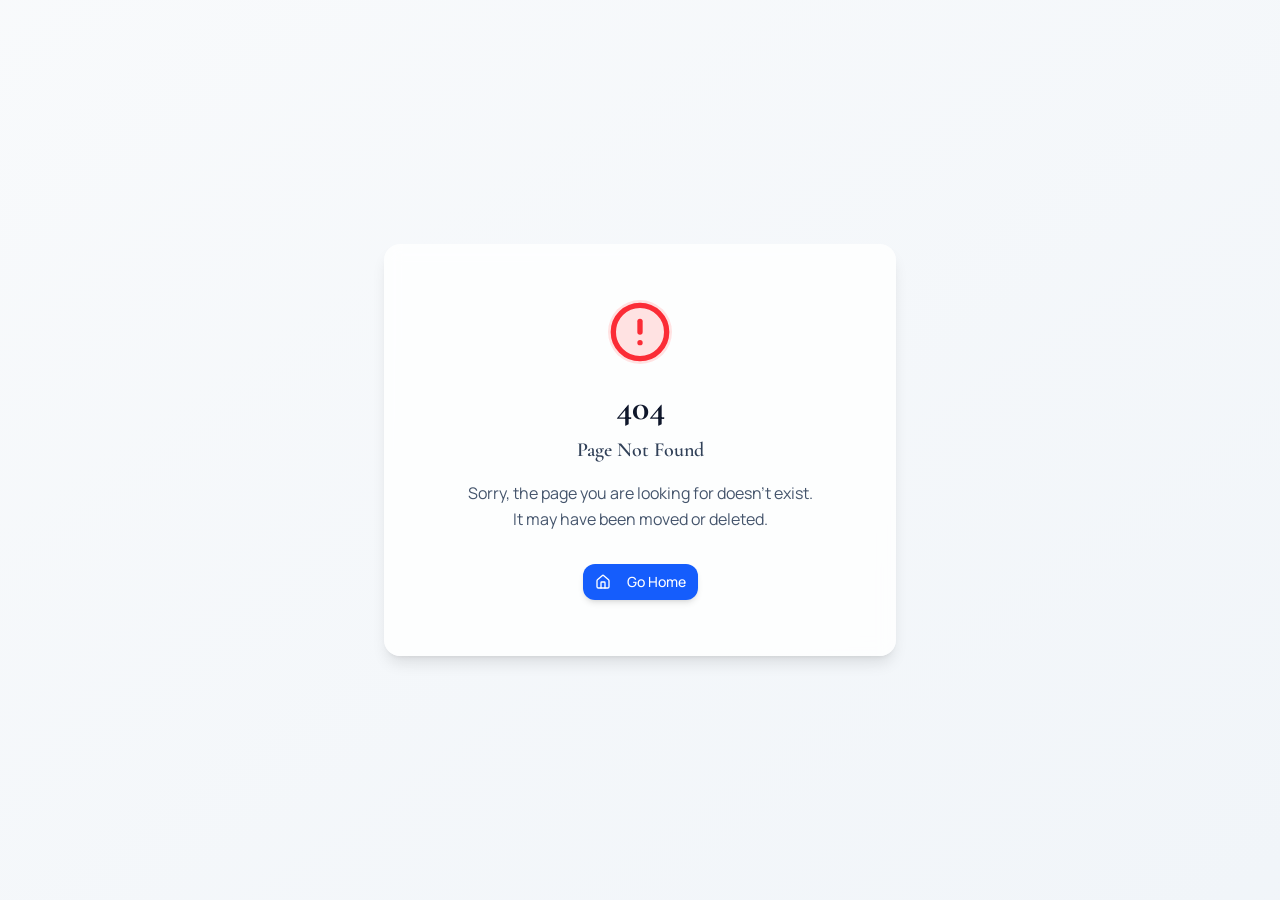
==== index.html @ 7e86863f "Add files via upload" ====
<!doctype html>
<html lang="en">

  <head>
    <meta charset="UTF-8" />
    <meta
      name="viewport"
      content="width=device-width, initial-scale=1.0, maximum-scale=1" />
    <title>Arni Santiago | Mobile-First Email Designer for E-commerce Brands</title>
    <meta name="description" content="Clean, branded, mobile-first email designs for e-commerce brands. Portfolio by Arni Santiago, focused on product launches, promos, newsletters, and customer education campaigns." />
    <meta property="og:title" content="Arni Santiago — Email Designer for E-commerce Brands" />
    <meta property="og:description" content="Mobile-first email design portfolio for e-commerce campaigns, product promos, and branded customer emails." />
    <meta property="og:type" content="website" />
    <link rel="preconnect" href="https://fonts.googleapis.com" />
    <link rel="preconnect" href="https://fonts.gstatic.com" crossorigin />
    <link href="https://fonts.googleapis.com/css2?family=Cormorant+Garamond:ital,wght@0,400;0,500;0,600;0,700;1,400;1,500&family=Manrope:wght@300;400;500;600;700;800&display=swap" rel="stylesheet" />
    <script type="module" crossorigin src="assets/index-CN11aZuE.js"></script>
    <link rel="stylesheet" crossorigin href="assets/index-BnJmk9Ip.css">
  <link rel="canonical" href="https://arnidesign-kmipondm.manus.space/" /></head>

  <body>
    <script id="manus-runtime">window.__MANUS_HOST_DEV__ = false;
(function(){"use strict";var Mr={exports:{}},Kn={};/**
 * @license React
 * react-jsx-runtime.production.js
 *
 * Copyright (c) Meta Platforms, Inc. and affiliates.
 *
 * This source code is licensed under the MIT license found in the
 * LICENSE file in the root directory of this source tree.
 */var $c;function um(){if($c)return Kn;$c=1;var r=Symbol.for("react.transitional.element"),i=Symbol.for("react.fragment");function c(s,d,m){var x=null;if(m!==void 0&&(x=""+m),d.key!==void 0&&(x=""+d.key),"key"in d){m={};for(var R in d)R!=="key"&&(m[R]=d[R])}else m=d;return d=m.ref,{$$typeof:r,type:s,key:x,ref:d!==void 0?d:null,props:m}}return Kn.Fragment=i,Kn.jsx=c,Kn.jsxs=c,Kn}var Fc;function dm(){return Fc||(Fc=1,Mr.exports=um()),Mr.exports}var h=dm(),Ar={exports:{}},Pn={},Rr={exports:{}},Nr={};/**
 * @license React
 * scheduler.production.js
 *
 * Copyright (c) Meta Platforms, Inc. and affiliates.
 *
 * This source code is licensed under the MIT license found in the
 * LICENSE file in the root directory of this source tree.
 */var Ic;function fm(){return Ic||(Ic=1,function(r){function i(A,q){var B=A.length;A.push(q);t:for(;0<B;){var bt=B-1>>>1,p=A[bt];if(0<d(p,q))A[bt]=q,A[B]=p,B=bt;else break t}}function c(A){return A.length===0?null:A[0]}function s(A){if(A.length===0)return null;var q=A[0],B=A.pop();if(B!==q){A[0]=B;t:for(var bt=0,p=A.length,O=p>>>1;bt<O;){var X=2*(bt+1)-1,G=A[X],Z=X+1,st=A[Z];if(0>d(G,B))Z<p&&0>d(st,G)?(A[bt]=st,A[Z]=B,bt=Z):(A[bt]=G,A[X]=B,bt=X);else if(Z<p&&0>d(st,B))A[bt]=st,A[Z]=B,bt=Z;else break t}}return q}function d(A,q){var B=A.sortIndex-q.sortIndex;return B!==0?B:A.id-q.id}if(r.unstable_now=void 0,typeof performance=="object"&&typeof performance.now=="function"){var m=performance;r.unstable_now=function(){return m.now()}}else{var x=Date,R=x.now();r.unstable_now=function(){return x.now()-R}}var C=[],v=[],D=1,j=null,J=3,at=!1,$=!1,nt=!1,ct=!1,ht=typeof setTimeout=="function"?setTimeout:null,St=typeof clearTimeout=="function"?clearTimeout:null,_=typeof setImmediate<"u"?setImmediate:null;function Y(A){for(var q=c(v);q!==null;){if(q.callback===null)s(v);else if(q.startTime<=A)s(v),q.sortIndex=q.expirationTime,i(C,q);else break;q=c(v)}}function H(A){if(nt=!1,Y(A),!$)if(c(C)!==null)$=!0,it||(it=!0,Bt());else{var q=c(v);q!==null&&Mt(H,q.startTime-A)}}var it=!1,rt=-1,V=5,xt=-1;function Be(){return ct?!0:!(r.unstable_now()-xt<V)}function te(){if(ct=!1,it){var A=r.unstable_now();xt=A;var q=!0;try{t:{$=!1,nt&&(nt=!1,St(rt),rt=-1),at=!0;var B=J;try{e:{for(Y(A),j=c(C);j!==null&&!(j.expirationTime>A&&Be());){var bt=j.callback;if(typeof bt=="function"){j.callback=null,J=j.priorityLevel;var p=bt(j.expirationTime<=A);if(A=r.unstable_now(),typeof p=="function"){j.callback=p,Y(A),q=!0;break e}j===c(C)&&s(C),Y(A)}else s(C);j=c(C)}if(j!==null)q=!0;else{var O=c(v);O!==null&&Mt(H,O.startTime-A),q=!1}}break t}finally{j=null,J=B,at=!1}q=void 0}}finally{q?Bt():it=!1}}}var Bt;if(typeof _=="function")Bt=function(){_(te)};else if(typeof MessageChannel<"u"){var me=new MessageChannel,Se=me.port2;me.port1.onmessage=te,Bt=function(){Se.postMessage(null)}}else Bt=function(){ht(te,0)};function Mt(A,q){rt=ht(function(){A(r.unstable_now())},q)}r.unstable_IdlePriority=5,r.unstable_ImmediatePriority=1,r.unstable_LowPriority=4,r.unstable_NormalPriority=3,r.unstable_Profiling=null,r.unstable_UserBlockingPriority=2,r.unstable_cancelCallback=function(A){A.callback=null},r.unstable_forceFrameRate=function(A){0>A||125<A?console.error("forceFrameRate takes a positive int between 0 and 125, forcing frame rates higher than 125 fps is not supported"):V=0<A?Math.floor(1e3/A):5},r.unstable_getCurrentPriorityLevel=function(){return J},r.unstable_next=function(A){switch(J){case 1:case 2:case 3:var q=3;break;default:q=J}var B=J;J=q;try{return A()}finally{J=B}},r.unstable_requestPaint=function(){ct=!0},r.unstable_runWithPriority=function(A,q){switch(A){case 1:case 2:case 3:case 4:case 5:break;default:A=3}var B=J;J=A;try{return q()}finally{J=B}},r.unstable_scheduleCallback=function(A,q,B){var bt=r.unstable_now();switch(typeof B=="object"&&B!==null?(B=B.delay,B=typeof B=="number"&&0<B?bt+B:bt):B=bt,A){case 1:var p=-1;break;case 2:p=250;break;case 5:p=1073741823;break;case 4:p=1e4;break;default:p=5e3}return p=B+p,A={id:D++,callback:q,priorityLevel:A,startTime:B,expirationTime:p,sortIndex:-1},B>bt?(A.sortIndex=B,i(v,A),c(C)===null&&A===c(v)&&(nt?(St(rt),rt=-1):nt=!0,Mt(H,B-bt))):(A.sortIndex=p,i(C,A),$||at||($=!0,it||(it=!0,Bt()))),A},r.unstable_shouldYield=Be,r.unstable_wrapCallback=function(A){var q=J;return function(){var B=J;J=q;try{return A.apply(this,arguments)}finally{J=B}}}}(Nr)),Nr}var tu;function hm(){return tu||(tu=1,Rr.exports=fm()),Rr.exports}var zr={exports:{}},ut={};/**
 * @license React
 * react.production.js
 *
 * Copyright (c) Meta Platforms, Inc. and affiliates.
 *
 * This source code is licensed under the MIT license found in the
 * LICENSE file in the root directory of this source tree.
 */var eu;function mm(){if(eu)return ut;eu=1;var r=Symbol.for("react.transitional.element"),i=Symbol.for("react.portal"),c=Symbol.for("react.fragment"),s=Symbol.for("react.strict_mode"),d=Symbol.for("react.profiler"),m=Symbol.for("react.consumer"),x=Symbol.for("react.context"),R=Symbol.for("react.forward_ref"),C=Symbol.for("react.suspense"),v=Symbol.for("react.memo"),D=Symbol.for("react.lazy"),j=Symbol.iterator;function J(p){return p===null||typeof p!="object"?null:(p=j&&p[j]||p["@@iterator"],typeof p=="function"?p:null)}var at={isMounted:function(){return!1},enqueueForceUpdate:function(){},enqueueReplaceState:function(){},enqueueSetState:function(){}},$=Object.assign,nt={};function ct(p,O,X){this.props=p,this.context=O,this.refs=nt,this.updater=X||at}ct.prototype.isReactComponent={},ct.prototype.setState=function(p,O){if(typeof p!="object"&&typeof p!="function"&&p!=null)throw Error("takes an object of state variables to update or a function which returns an object of state variables.");this.updater.enqueueSetState(this,p,O,"setState")},ct.prototype.forceUpdate=function(p){this.updater.enqueueForceUpdate(this,p,"forceUpdate")};function ht(){}ht.prototype=ct.prototype;function St(p,O,X){this.props=p,this.context=O,this.refs=nt,this.updater=X||at}var _=St.prototype=new ht;_.constructor=St,$(_,ct.prototype),_.isPureReactComponent=!0;var Y=Array.isArray,H={H:null,A:null,T:null,S:null,V:null},it=Object.prototype.hasOwnProperty;function rt(p,O,X,G,Z,st){return X=st.ref,{$$typeof:r,type:p,key:O,ref:X!==void 0?X:null,props:st}}function V(p,O){return rt(p.type,O,void 0,void 0,void 0,p.props)}function xt(p){return typeof p=="object"&&p!==null&&p.$$typeof===r}function Be(p){var O={"=":"=0",":":"=2"};return"$"+p.replace(/[=:]/g,function(X){return O[X]})}var te=/\/+/g;function Bt(p,O){return typeof p=="object"&&p!==null&&p.key!=null?Be(""+p.key):O.toString(36)}function me(){}function Se(p){switch(p.status){case"fulfilled":return p.value;case"rejected":throw p.reason;default:switch(typeof p.status=="string"?p.then(me,me):(p.status="pending",p.then(function(O){p.status==="pending"&&(p.status="fulfilled",p.value=O)},function(O){p.status==="pending"&&(p.status="rejected",p.reason=O)})),p.status){case"fulfilled":return p.value;case"rejected":throw p.reason}}throw p}function Mt(p,O,X,G,Z){var st=typeof p;(st==="undefined"||st==="boolean")&&(p=null);var I=!1;if(p===null)I=!0;else switch(st){case"bigint":case"string":case"number":I=!0;break;case"object":switch(p.$$typeof){case r:case i:I=!0;break;case D:return I=p._init,Mt(I(p._payload),O,X,G,Z)}}if(I)return Z=Z(p),I=G===""?"."+Bt(p,0):G,Y(Z)?(X="",I!=null&&(X=I.replace(te,"$&/")+"/"),Mt(Z,O,X,"",function(Jt){return Jt})):Z!=null&&(xt(Z)&&(Z=V(Z,X+(Z.key==null||p&&p.key===Z.key?"":(""+Z.key).replace(te,"$&/")+"/")+I)),O.push(Z)),1;I=0;var gt=G===""?".":G+":";if(Y(p))for(var Tt=0;Tt<p.length;Tt++)G=p[Tt],st=gt+Bt(G,Tt),I+=Mt(G,O,X,st,Z);else if(Tt=J(p),typeof Tt=="function")for(p=Tt.call(p),Tt=0;!(G=p.next()).done;)G=G.value,st=gt+Bt(G,Tt++),I+=Mt(G,O,X,st,Z);else if(st==="object"){if(typeof p.then=="function")return Mt(Se(p),O,X,G,Z);throw O=String(p),Error("Objects are not valid as a React child (found: "+(O==="[object Object]"?"object with keys {"+Object.keys(p).join(", ")+"}":O)+"). If you meant to render a collection of children, use an array instead.")}return I}function A(p,O,X){if(p==null)return p;var G=[],Z=0;return Mt(p,G,"","",function(st){return O.call(X,st,Z++)}),G}function q(p){if(p._status===-1){var O=p._result;O=O(),O.then(function(X){(p._status===0||p._status===-1)&&(p._status=1,p._result=X)},function(X){(p._status===0||p._status===-1)&&(p._status=2,p._result=X)}),p._status===-1&&(p._status=0,p._result=O)}if(p._status===1)return p._result.default;throw p._result}var B=typeof reportError=="function"?reportError:function(p){if(typeof window=="object"&&typeof window.ErrorEvent=="function"){var O=new window.ErrorEvent("error",{bubbles:!0,cancelable:!0,message:typeof p=="object"&&p!==null&&typeof p.message=="string"?String(p.message):String(p),error:p});if(!window.dispatchEvent(O))return}else if(typeof process=="object"&&typeof process.emit=="function"){process.emit("uncaughtException",p);return}console.error(p)};function bt(){}return ut.Children={map:A,forEach:function(p,O,X){A(p,function(){O.apply(this,arguments)},X)},count:function(p){var O=0;return A(p,function(){O++}),O},toArray:function(p){return A(p,function(O){return O})||[]},only:function(p){if(!xt(p))throw Error("React.Children.only expected to receive a single React element child.");return p}},ut.Component=ct,ut.Fragment=c,ut.Profiler=d,ut.PureComponent=St,ut.StrictMode=s,ut.Suspense=C,ut.__CLIENT_INTERNALS_DO_NOT_USE_OR_WARN_USERS_THEY_CANNOT_UPGRADE=H,ut.__COMPILER_RUNTIME={__proto__:null,c:function(p){return H.H.useMemoCache(p)}},ut.cache=function(p){return function(){return p.apply(null,arguments)}},ut.cloneElement=function(p,O,X){if(p==null)throw Error("The argument must be a React element, but you passed "+p+".");var G=$({},p.props),Z=p.key,st=void 0;if(O!=null)for(I in O.ref!==void 0&&(st=void 0),O.key!==void 0&&(Z=""+O.key),O)!it.call(O,I)||I==="key"||I==="__self"||I==="__source"||I==="ref"&&O.ref===void 0||(G[I]=O[I]);var I=arguments.length-2;if(I===1)G.children=X;else if(1<I){for(var gt=Array(I),Tt=0;Tt<I;Tt++)gt[Tt]=arguments[Tt+2];G.children=gt}return rt(p.type,Z,void 0,void 0,st,G)},ut.createContext=function(p){return p={$$typeof:x,_currentValue:p,_currentValue2:p,_threadCount:0,Provider:null,Consumer:null},p.Provider=p,p.Consumer={$$typeof:m,_context:p},p},ut.createElement=function(p,O,X){var G,Z={},st=null;if(O!=null)for(G in O.key!==void 0&&(st=""+O.key),O)it.call(O,G)&&G!=="key"&&G!=="__self"&&G!=="__source"&&(Z[G]=O[G]);var I=arguments.length-2;if(I===1)Z.children=X;else if(1<I){for(var gt=Array(I),Tt=0;Tt<I;Tt++)gt[Tt]=arguments[Tt+2];Z.children=gt}if(p&&p.defaultProps)for(G in I=p.defaultProps,I)Z[G]===void 0&&(Z[G]=I[G]);return rt(p,st,void 0,void 0,null,Z)},ut.createRef=function(){return{current:null}},ut.forwardRef=function(p){return{$$typeof:R,render:p}},ut.isValidElement=xt,ut.lazy=function(p){return{$$typeof:D,_payload:{_status:-1,_result:p},_init:q}},ut.memo=function(p,O){return{$$typeof:v,type:p,compare:O===void 0?null:O}},ut.startTransition=function(p){var O=H.T,X={};H.T=X;try{var G=p(),Z=H.S;Z!==null&&Z(X,G),typeof G=="object"&&G!==null&&typeof G.then=="function"&&G.then(bt,B)}catch(st){B(st)}finally{H.T=O}},ut.unstable_useCacheRefresh=function(){return H.H.useCacheRefresh()},ut.use=function(p){return H.H.use(p)},ut.useActionState=function(p,O,X){return H.H.useActionState(p,O,X)},ut.useCallback=function(p,O){return H.H.useCallback(p,O)},ut.useContext=function(p){return H.H.useContext(p)},ut.useDebugValue=function(){},ut.useDeferredValue=function(p,O){return H.H.useDeferredValue(p,O)},ut.useEffect=function(p,O,X){var G=H.H;if(typeof X=="function")throw Error("useEffect CRUD overload is not enabled in this build of React.");return G.useEffect(p,O)},ut.useId=function(){return H.H.useId()},ut.useImperativeHandle=function(p,O,X){return H.H.useImperativeHandle(p,O,X)},ut.useInsertionEffect=function(p,O){return H.H.useInsertionEffect(p,O)},ut.useLayoutEffect=function(p,O){return H.H.useLayoutEffect(p,O)},ut.useMemo=function(p,O){return H.H.useMemo(p,O)},ut.useOptimistic=function(p,O){return H.H.useOptimistic(p,O)},ut.useReducer=function(p,O,X){return H.H.useReducer(p,O,X)},ut.useRef=function(p){return H.H.useRef(p)},ut.useState=function(p){return H.H.useState(p)},ut.useSyncExternalStore=function(p,O,X){return H.H.useSyncExternalStore(p,O,X)},ut.useTransition=function(){return H.H.useTransition()},ut.version="19.1.1",ut}var lu;function _r(){return lu||(lu=1,zr.exports=mm()),zr.exports}var kr={exports:{}},he={};/**
 * @license React
 * react-dom.production.js
 *
 * Copyright (c) Meta Platforms, Inc. and affiliates.
 *
 * This source code is licensed under the MIT license found in the
 * LICENSE file in the root directory of this source tree.
 */var au;function gm(){if(au)return he;au=1;var r=_r();function i(C){var v="https://react.dev/errors/"+C;if(1<arguments.length){v+="?args[]="+encodeURIComponent(arguments[1]);for(var D=2;D<arguments.length;D++)v+="&args[]="+encodeURIComponent(arguments[D])}return"Minified React error #"+C+"; visit "+v+" for the full message or use the non-minified dev environment for full errors and additional helpful warnings."}function c(){}var s={d:{f:c,r:function(){throw Error(i(522))},D:c,C:c,L:c,m:c,X:c,S:c,M:c},p:0,findDOMNode:null},d=Symbol.for("react.portal");function m(C,v,D){var j=3<arguments.length&&arguments[3]!==void 0?arguments[3]:null;return{$$typeof:d,key:j==null?null:""+j,children:C,containerInfo:v,implementation:D}}var x=r.__CLIENT_INTERNALS_DO_NOT_USE_OR_WARN_USERS_THEY_CANNOT_UPGRADE;function R(C,v){if(C==="font")return"";if(typeof v=="string")return v==="use-credentials"?v:""}return he.__DOM_INTERNALS_DO_NOT_USE_OR_WARN_USERS_THEY_CANNOT_UPGRADE=s,he.createPortal=function(C,v){var D=2<arguments.length&&arguments[2]!==void 0?arguments[2]:null;if(!v||v.nodeType!==1&&v.nodeType!==9&&v.nodeType!==11)throw Error(i(299));return m(C,v,null,D)},he.flushSync=function(C){var v=x.T,D=s.p;try{if(x.T=null,s.p=2,C)return C()}finally{x.T=v,s.p=D,s.d.f()}},he.preconnect=function(C,v){typeof C=="string"&&(v?(v=v.crossOrigin,v=typeof v=="string"?v==="use-credentials"?v:"":void 0):v=null,s.d.C(C,v))},he.prefetchDNS=function(C){typeof C=="string"&&s.d.D(C)},he.preinit=function(C,v){if(typeof C=="string"&&v&&typeof v.as=="string"){var D=v.as,j=R(D,v.crossOrigin),J=typeof v.integrity=="string"?v.integrity:void 0,at=typeof v.fetchPriority=="string"?v.fetchPriority:void 0;D==="style"?s.d.S(C,typeof v.precedence=="string"?v.precedence:void 0,{crossOrigin:j,integrity:J,fetchPriority:at}):D==="script"&&s.d.X(C,{crossOrigin:j,integrity:J,fetchPriority:at,nonce:typeof v.nonce=="string"?v.nonce:void 0})}},he.preinitModule=function(C,v){if(typeof C=="string")if(typeof v=="object"&&v!==null){if(v.as==null||v.as==="script"){var D=R(v.as,v.crossOrigin);s.d.M(C,{crossOrigin:D,integrity:typeof v.integrity=="string"?v.integrity:void 0,nonce:typeof v.nonce=="string"?v.nonce:void 0})}}else v==null&&s.d.M(C)},he.preload=function(C,v){if(typeof C=="string"&&typeof v=="object"&&v!==null&&typeof v.as=="string"){var D=v.as,j=R(D,v.crossOrigin);s.d.L(C,D,{crossOrigin:j,integrity:typeof v.integrity=="string"?v.integrity:void 0,nonce:typeof v.nonce=="string"?v.nonce:void 0,type:typeof v.type=="string"?v.type:void 0,fetchPriority:typeof v.fetchPriority=="string"?v.fetchPriority:void 0,referrerPolicy:typeof v.referrerPolicy=="string"?v.referrerPolicy:void 0,imageSrcSet:typeof v.imageSrcSet=="string"?v.imageSrcSet:void 0,imageSizes:typeof v.imageSizes=="string"?v.imageSizes:void 0,media:typeof v.media=="string"?v.media:void 0})}},he.preloadModule=function(C,v){if(typeof C=="string")if(v){var D=R(v.as,v.crossOrigin);s.d.m(C,{as:typeof v.as=="string"&&v.as!=="script"?v.as:void 0,crossOrigin:D,integrity:typeof v.integrity=="string"?v.integrity:void 0})}else s.d.m(C)},he.requestFormReset=function(C){s.d.r(C)},he.unstable_batchedUpdates=function(C,v){return C(v)},he.useFormState=function(C,v,D){return x.H.useFormState(C,v,D)},he.useFormStatus=function(){return x.H.useHostTransitionStatus()},he.version="19.1.1",he}var nu;function pm(){if(nu)return kr.exports;nu=1;function r(){if(!(typeof __REACT_DEVTOOLS_GLOBAL_HOOK__>"u"||typeof __REACT_DEVTOOLS_GLOBAL_HOOK__.checkDCE!="function"))try{__REACT_DEVTOOLS_GLOBAL_HOOK__.checkDCE(r)}catch(i){console.error(i)}}return r(),kr.exports=gm(),kr.exports}/**
 * @license React
 * react-dom-client.production.js
 *
 * Copyright (c) Meta Platforms, Inc. and affiliates.
 *
 * This source code is licensed under the MIT license found in the
 * LICENSE file in the root directory of this source tree.
 */var ou;function ym(){if(ou)return Pn;ou=1;var r=hm(),i=_r(),c=pm();function s(t){var e="https://react.dev/errors/"+t;if(1<arguments.length){e+="?args[]="+encodeURIComponent(arguments[1]);for(var l=2;l<arguments.length;l++)e+="&args[]="+encodeURIComponent(arguments[l])}return"Minified React error #"+t+"; visit "+e+" for the full message or use the non-minified dev environment for full errors and additional helpful warnings."}function d(t){return!(!t||t.nodeType!==1&&t.nodeType!==9&&t.nodeType!==11)}function m(t){var e=t,l=t;if(t.alternate)for(;e.return;)e=e.return;else{t=e;do e=t,(e.flags&4098)!==0&&(l=e.return),t=e.return;while(t)}return e.tag===3?l:null}function x(t){if(t.tag===13){var e=t.memoizedState;if(e===null&&(t=t.alternate,t!==null&&(e=t.memoizedState)),e!==null)return e.dehydrated}return null}function R(t){if(m(t)!==t)throw Error(s(188))}function C(t){var e=t.alternate;if(!e){if(e=m(t),e===null)throw Error(s(188));return e!==t?null:t}for(var l=t,a=e;;){var n=l.return;if(n===null)break;var o=n.alternate;if(o===null){if(a=n.return,a!==null){l=a;continue}break}if(n.child===o.child){for(o=n.child;o;){if(o===l)return R(n),t;if(o===a)return R(n),e;o=o.sibling}throw Error(s(188))}if(l.return!==a.return)l=n,a=o;else{for(var u=!1,f=n.child;f;){if(f===l){u=!0,l=n,a=o;break}if(f===a){u=!0,a=n,l=o;break}f=f.sibling}if(!u){for(f=o.child;f;){if(f===l){u=!0,l=o,a=n;break}if(f===a){u=!0,a=o,l=n;break}f=f.sibling}if(!u)throw Error(s(189))}}if(l.alternate!==a)throw Error(s(190))}if(l.tag!==3)throw Error(s(188));return l.stateNode.current===l?t:e}function v(t){var e=t.tag;if(e===5||e===26||e===27||e===6)return t;for(t=t.child;t!==null;){if(e=v(t),e!==null)return e;t=t.sibling}return null}var D=Object.assign,j=Symbol.for("react.element"),J=Symbol.for("react.transitional.element"),at=Symbol.for("react.portal"),$=Symbol.for("react.fragment"),nt=Symbol.for("react.strict_mode"),ct=Symbol.for("react.profiler"),ht=Symbol.for("react.provider"),St=Symbol.for("react.consumer"),_=Symbol.for("react.context"),Y=Symbol.for("react.forward_ref"),H=Symbol.for("react.suspense"),it=Symbol.for("react.suspense_list"),rt=Symbol.for("react.memo"),V=Symbol.for("react.lazy"),xt=Symbol.for("react.activity"),Be=Symbol.for("react.memo_cache_sentinel"),te=Symbol.iterator;function Bt(t){return t===null||typeof t!="object"?null:(t=te&&t[te]||t["@@iterator"],typeof t=="function"?t:null)}var me=Symbol.for("react.client.reference");function Se(t){if(t==null)return null;if(typeof t=="function")return t.$$typeof===me?null:t.displayName||t.name||null;if(typeof t=="string")return t;switch(t){case $:return"Fragment";case ct:return"Profiler";case nt:return"StrictMode";case H:return"Suspense";case it:return"SuspenseList";case xt:return"Activity"}if(typeof t=="object")switch(t.$$typeof){case at:return"Portal";case _:return(t.displayName||"Context")+".Provider";case St:return(t._context.displayName||"Context")+".Consumer";case Y:var e=t.render;return t=t.displayName,t||(t=e.displayName||e.name||"",t=t!==""?"ForwardRef("+t+")":"ForwardRef"),t;case rt:return e=t.displayName||null,e!==null?e:Se(t.type)||"Memo";case V:e=t._payload,t=t._init;try{return Se(t(e))}catch{}}return null}var Mt=Array.isArray,A=i.__CLIENT_INTERNALS_DO_NOT_USE_OR_WARN_USERS_THEY_CANNOT_UPGRADE,q=c.__DOM_INTERNALS_DO_NOT_USE_OR_WARN_USERS_THEY_CANNOT_UPGRADE,B={pending:!1,data:null,method:null,action:null},bt=[],p=-1;function O(t){return{current:t}}function X(t){0>p||(t.current=bt[p],bt[p]=null,p--)}function G(t,e){p++,bt[p]=t.current,t.current=e}var Z=O(null),st=O(null),I=O(null),gt=O(null);function Tt(t,e){switch(G(I,e),G(st,t),G(Z,null),e.nodeType){case 9:case 11:t=(t=e.documentElement)&&(t=t.namespaceURI)?Hh(t):0;break;default:if(t=e.tagName,e=e.namespaceURI)e=Hh(e),t=Uh(e,t);else switch(t){case"svg":t=1;break;case"math":t=2;break;default:t=0}}X(Z),G(Z,t)}function Jt(){X(Z),X(st),X(I)}function Ke(t){t.memoizedState!==null&&G(gt,t);var e=Z.current,l=Uh(e,t.type);e!==l&&(G(st,t),G(Z,l))}function Ce(t){st.current===t&&(X(Z),X(st)),gt.current===t&&(X(gt),Wo._currentValue=B)}var Pe=Object.prototype.hasOwnProperty,yl=r.unstable_scheduleCallback,sn=r.unstable_cancelCallback,Ca=r.unstable_shouldYield,ri=r.unstable_requestPaint,ge=r.unstable_now,si=r.unstable_getCurrentPriorityLevel,Ul=r.unstable_ImmediatePriority,Fn=r.unstable_UserBlockingPriority,nl=r.unstable_NormalPriority,ci=r.unstable_LowPriority,Gl=r.unstable_IdlePriority,ui=r.log,Ea=r.unstable_setDisableYieldValue,ql=null,Wt=null;function Je(t){if(typeof ui=="function"&&Ea(t),Wt&&typeof Wt.setStrictMode=="function")try{Wt.setStrictMode(ql,t)}catch{}}var $t=Math.clz32?Math.clz32:fi,di=Math.log,Ta=Math.LN2;function fi(t){return t>>>=0,t===0?32:31-(di(t)/Ta|0)|0}var L=256,cn=4194304;function vl(t){var e=t&42;if(e!==0)return e;switch(t&-t){case 1:return 1;case 2:return 2;case 4:return 4;case 8:return 8;case 16:return 16;case 32:return 32;case 64:return 64;case 128:return 128;case 256:case 512:case 1024:case 2048:case 4096:case 8192:case 16384:case 32768:case 65536:case 131072:case 262144:case 524288:case 1048576:case 2097152:return t&4194048;case 4194304:case 8388608:case 16777216:case 33554432:return t&62914560;case 67108864:return 67108864;case 134217728:return 134217728;case 268435456:return 268435456;case 536870912:return 536870912;case 1073741824:return 0;default:return t}}function un(t,e,l){var a=t.pendingLanes;if(a===0)return 0;var n=0,o=t.suspendedLanes,u=t.pingedLanes;t=t.warmLanes;var f=a&134217727;return f!==0?(a=f&~o,a!==0?n=vl(a):(u&=f,u!==0?n=vl(u):l||(l=f&~t,l!==0&&(n=vl(l))))):(f=a&~o,f!==0?n=vl(f):u!==0?n=vl(u):l||(l=a&~t,l!==0&&(n=vl(l)))),n===0?0:e!==0&&e!==n&&(e&o)===0&&(o=n&-n,l=e&-e,o>=l||o===32&&(l&4194048)!==0)?e:n}function Dt(t,e){return(t.pendingLanes&~(t.suspendedLanes&~t.pingedLanes)&e)===0}function In(t,e){switch(t){case 1:case 2:case 4:case 8:case 64:return e+250;case 16:case 32:case 128:case 256:case 512:case 1024:case 2048:case 4096:case 8192:case 16384:case 32768:case 65536:case 131072:case 262144:case 524288:case 1048576:case 2097152:return e+5e3;case 4194304:case 8388608:case 16777216:case 33554432:return-1;case 67108864:case 134217728:case 268435456:case 536870912:case 1073741824:return-1;default:return-1}}function to(){var t=L;return L<<=1,(L&4194048)===0&&(L=256),t}function hi(){var t=cn;return cn<<=1,(cn&62914560)===0&&(cn=4194304),t}function eo(t){for(var e=[],l=0;31>l;l++)e.push(t);return e}function Da(t,e){t.pendingLanes|=e,e!==268435456&&(t.suspendedLanes=0,t.pingedLanes=0,t.warmLanes=0)}function Ir(t,e,l,a,n,o){var u=t.pendingLanes;t.pendingLanes=l,t.suspendedLanes=0,t.pingedLanes=0,t.warmLanes=0,t.expiredLanes&=l,t.entangledLanes&=l,t.errorRecoveryDisabledLanes&=l,t.shellSuspendCounter=0;var f=t.entanglements,g=t.expirationTimes,S=t.hiddenUpdates;for(l=u&~l;0<l;){var N=31-$t(l),k=1<<N;f[N]=0,g[N]=-1;var E=S[N];if(E!==null)for(S[N]=null,N=0;N<E.length;N++){var T=E[N];T!==null&&(T.lane&=-536870913)}l&=~k}a!==0&&mi(t,a,0),o!==0&&n===0&&t.tag!==0&&(t.suspendedLanes|=o&~(u&~e))}function mi(t,e,l){t.pendingLanes|=e,t.suspendedLanes&=~e;var a=31-$t(e);t.entangledLanes|=e,t.entanglements[a]=t.entanglements[a]|1073741824|l&4194090}function gi(t,e){var l=t.entangledLanes|=e;for(t=t.entanglements;l;){var a=31-$t(l),n=1<<a;n&e|t[a]&e&&(t[a]|=e),l&=~n}}function lo(t){switch(t){case 2:t=1;break;case 8:t=4;break;case 32:t=16;break;case 256:case 512:case 1024:case 2048:case 4096:case 8192:case 16384:case 32768:case 65536:case 131072:case 262144:case 524288:case 1048576:case 2097152:case 4194304:case 8388608:case 16777216:case 33554432:t=128;break;case 268435456:t=134217728;break;default:t=0}return t}function ao(t){return t&=-t,2<t?8<t?(t&134217727)!==0?32:268435456:8:2}function pi(){var t=q.p;return t!==0?t:(t=window.event,t===void 0?32:nm(t.type))}function ts(t,e){var l=q.p;try{return q.p=t,e()}finally{q.p=l}}var ol=Math.random().toString(36).slice(2),ee="__reactFiber$"+ol,pe="__reactProps$"+ol,Yl="__reactContainer$"+ol,no="__reactEvents$"+ol,es="__reactListeners$"+ol,ls="__reactHandles$"+ol,yi="__reactResources$"+ol,Ma="__reactMarker$"+ol;function oo(t){delete t[ee],delete t[pe],delete t[no],delete t[es],delete t[ls]}function Vl(t){var e=t[ee];if(e)return e;for(var l=t.parentNode;l;){if(e=l[Yl]||l[ee]){if(l=e.alternate,e.child!==null||l!==null&&l.child!==null)for(t=Vh(t);t!==null;){if(l=t[ee])return l;t=Vh(t)}return e}t=l,l=t.parentNode}return null}function Xl(t){if(t=t[ee]||t[Yl]){var e=t.tag;if(e===5||e===6||e===13||e===26||e===27||e===3)return t}return null}function Aa(t){var e=t.tag;if(e===5||e===26||e===27||e===6)return t.stateNode;throw Error(s(33))}function Zl(t){var e=t[yi];return e||(e=t[yi]={hoistableStyles:new Map,hoistableScripts:new Map}),e}function Vt(t){t[Ma]=!0}var vi=new Set,bi={};function bl(t,e){We(t,e),We(t+"Capture",e)}function We(t,e){for(bi[t]=e,t=0;t<e.length;t++)vi.add(e[t])}var as=RegExp("^[:A-Z_a-z\\u00C0-\\u00D6\\u00D8-\\u00F6\\u00F8-\\u02FF\\u0370-\\u037D\\u037F-\\u1FFF\\u200C-\\u200D\\u2070-\\u218F\\u2C00-\\u2FEF\\u3001-\\uD7FF\\uF900-\\uFDCF\\uFDF0-\\uFFFD][:A-Z_a-z\\u00C0-\\u00D6\\u00D8-\\u00F6\\u00F8-\\u02FF\\u0370-\\u037D\\u037F-\\u1FFF\\u200C-\\u200D\\u2070-\\u218F\\u2C00-\\u2FEF\\u3001-\\uD7FF\\uF900-\\uFDCF\\uFDF0-\\uFFFD\\-.0-9\\u00B7\\u0300-\\u036F\\u203F-\\u2040]*$"),xi={},wi={};function Ra(t){return Pe.call(wi,t)?!0:Pe.call(xi,t)?!1:as.test(t)?wi[t]=!0:(xi[t]=!0,!1)}function M(t,e,l){if(Ra(e))if(l===null)t.removeAttribute(e);else{switch(typeof l){case"undefined":case"function":case"symbol":t.removeAttribute(e);return;case"boolean":var a=e.toLowerCase().slice(0,5);if(a!=="data-"&&a!=="aria-"){t.removeAttribute(e);return}}t.setAttribute(e,""+l)}}function tt(t,e,l){if(l===null)t.removeAttribute(e);else{switch(typeof l){case"undefined":case"function":case"symbol":case"boolean":t.removeAttribute(e);return}t.setAttribute(e,""+l)}}function Ot(t,e,l,a){if(a===null)t.removeAttribute(l);else{switch(typeof a){case"undefined":case"function":case"symbol":case"boolean":t.removeAttribute(l);return}t.setAttributeNS(e,l,""+a)}}var le,Ee;function ae(t){if(le===void 0)try{throw Error()}catch(l){var e=l.stack.trim().match(/\n( *(at )?)/);le=e&&e[1]||"",Ee=-1<l.stack.indexOf(`
    at`)?" (<anonymous>)":-1<l.stack.indexOf("@")?"@unknown:0:0":""}return`
`+le+t+Ee}var Le=!1;function He(t,e){if(!t||Le)return"";Le=!0;var l=Error.prepareStackTrace;Error.prepareStackTrace=void 0;try{var a={DetermineComponentFrameRoot:function(){try{if(e){var k=function(){throw Error()};if(Object.defineProperty(k.prototype,"props",{set:function(){throw Error()}}),typeof Reflect=="object"&&Reflect.construct){try{Reflect.construct(k,[])}catch(T){var E=T}Reflect.construct(t,[],k)}else{try{k.call()}catch(T){E=T}t.call(k.prototype)}}else{try{throw Error()}catch(T){E=T}(k=t())&&typeof k.catch=="function"&&k.catch(function(){})}}catch(T){if(T&&E&&typeof T.stack=="string")return[T.stack,E.stack]}return[null,null]}};a.DetermineComponentFrameRoot.displayName="DetermineComponentFrameRoot";var n=Object.getOwnPropertyDescriptor(a.DetermineComponentFrameRoot,"name");n&&n.configurable&&Object.defineProperty(a.DetermineComponentFrameRoot,"name",{value:"DetermineComponentFrameRoot"});var o=a.DetermineComponentFrameRoot(),u=o[0],f=o[1];if(u&&f){var g=u.split(`
`),S=f.split(`
`);for(n=a=0;a<g.length&&!g[a].includes("DetermineComponentFrameRoot");)a++;for(;n<S.length&&!S[n].includes("DetermineComponentFrameRoot");)n++;if(a===g.length||n===S.length)for(a=g.length-1,n=S.length-1;1<=a&&0<=n&&g[a]!==S[n];)n--;for(;1<=a&&0<=n;a--,n--)if(g[a]!==S[n]){if(a!==1||n!==1)do if(a--,n--,0>n||g[a]!==S[n]){var N=`
`+g[a].replace(" at new "," at ");return t.displayName&&N.includes("<anonymous>")&&(N=N.replace("<anonymous>",t.displayName)),N}while(1<=a&&0<=n);break}}}finally{Le=!1,Error.prepareStackTrace=l}return(l=t?t.displayName||t.name:"")?ae(l):""}function Ql(t){switch(t.tag){case 26:case 27:case 5:return ae(t.type);case 16:return ae("Lazy");case 13:return ae("Suspense");case 19:return ae("SuspenseList");case 0:case 15:return He(t.type,!1);case 11:return He(t.type.render,!1);case 1:return He(t.type,!0);case 31:return ae("Activity");default:return""}}function xl(t){try{var e="";do e+=Ql(t),t=t.return;while(t);return e}catch(l){return`
Error generating stack: `+l.message+`
`+l.stack}}function Xt(t){switch(typeof t){case"bigint":case"boolean":case"number":case"string":case"undefined":return t;case"object":return t;default:return""}}function il(t){var e=t.type;return(t=t.nodeName)&&t.toLowerCase()==="input"&&(e==="checkbox"||e==="radio")}function ve(t){var e=il(t)?"checked":"value",l=Object.getOwnPropertyDescriptor(t.constructor.prototype,e),a=""+t[e];if(!t.hasOwnProperty(e)&&typeof l<"u"&&typeof l.get=="function"&&typeof l.set=="function"){var n=l.get,o=l.set;return Object.defineProperty(t,e,{configurable:!0,get:function(){return n.call(this)},set:function(u){a=""+u,o.call(this,u)}}),Object.defineProperty(t,e,{enumerable:l.enumerable}),{getValue:function(){return a},setValue:function(u){a=""+u},stopTracking:function(){t._valueTracker=null,delete t[e]}}}}function re(t){t._valueTracker||(t._valueTracker=ve(t))}function rl(t){if(!t)return!1;var e=t._valueTracker;if(!e)return!0;var l=e.getValue(),a="";return t&&(a=il(t)?t.checked?"true":"false":t.value),t=a,t!==l?(e.setValue(t),!0):!1}function wl(t){if(t=t||(typeof document<"u"?document:void 0),typeof t>"u")return null;try{return t.activeElement||t.body}catch{return t.body}}var dn=/[\n"\\]/g;function se(t){return t.replace(dn,function(e){return"\\"+e.charCodeAt(0).toString(16)+" "})}function Kl(t,e,l,a,n,o,u,f){t.name="",u!=null&&typeof u!="function"&&typeof u!="symbol"&&typeof u!="boolean"?t.type=u:t.removeAttribute("type"),e!=null?u==="number"?(e===0&&t.value===""||t.value!=e)&&(t.value=""+Xt(e)):t.value!==""+Xt(e)&&(t.value=""+Xt(e)):u!=="submit"&&u!=="reset"||t.removeAttribute("value"),e!=null?Pl(t,u,Xt(e)):l!=null?Pl(t,u,Xt(l)):a!=null&&t.removeAttribute("value"),n==null&&o!=null&&(t.defaultChecked=!!o),n!=null&&(t.checked=n&&typeof n!="function"&&typeof n!="symbol"),f!=null&&typeof f!="function"&&typeof f!="symbol"&&typeof f!="boolean"?t.name=""+Xt(f):t.removeAttribute("name")}function Na(t,e,l,a,n,o,u,f){if(o!=null&&typeof o!="function"&&typeof o!="symbol"&&typeof o!="boolean"&&(t.type=o),e!=null||l!=null){if(!(o!=="submit"&&o!=="reset"||e!=null))return;l=l!=null?""+Xt(l):"",e=e!=null?""+Xt(e):l,f||e===t.value||(t.value=e),t.defaultValue=e}a=a??n,a=typeof a!="function"&&typeof a!="symbol"&&!!a,t.checked=f?t.checked:!!a,t.defaultChecked=!!a,u!=null&&typeof u!="function"&&typeof u!="symbol"&&typeof u!="boolean"&&(t.name=u)}function Pl(t,e,l){e==="number"&&wl(t.ownerDocument)===t||t.defaultValue===""+l||(t.defaultValue=""+l)}function $e(t,e,l,a){if(t=t.options,e){e={};for(var n=0;n<l.length;n++)e["$"+l[n]]=!0;for(l=0;l<t.length;l++)n=e.hasOwnProperty("$"+t[l].value),t[l].selected!==n&&(t[l].selected=n),n&&a&&(t[l].defaultSelected=!0)}else{for(l=""+Xt(l),e=null,n=0;n<t.length;n++){if(t[n].value===l){t[n].selected=!0,a&&(t[n].defaultSelected=!0);return}e!==null||t[n].disabled||(e=t[n])}e!==null&&(e.selected=!0)}}function za(t,e,l){if(e!=null&&(e=""+Xt(e),e!==t.value&&(t.value=e),l==null)){t.defaultValue!==e&&(t.defaultValue=e);return}t.defaultValue=l!=null?""+Xt(l):""}function _a(t,e,l,a){if(e==null){if(a!=null){if(l!=null)throw Error(s(92));if(Mt(a)){if(1<a.length)throw Error(s(93));a=a[0]}l=a}l==null&&(l=""),e=l}l=Xt(e),t.defaultValue=l,a=t.textContent,a===l&&a!==""&&a!==null&&(t.value=a)}function Fe(t,e){if(e){var l=t.firstChild;if(l&&l===t.lastChild&&l.nodeType===3){l.nodeValue=e;return}}t.textContent=e}var fn=new Set("animationIterationCount aspectRatio borderImageOutset borderImageSlice borderImageWidth boxFlex boxFlexGroup boxOrdinalGroup columnCount columns flex flexGrow flexPositive flexShrink flexNegative flexOrder gridArea gridRow gridRowEnd gridRowSpan gridRowStart gridColumn gridColumnEnd gridColumnSpan gridColumnStart fontWeight lineClamp lineHeight opacity order orphans scale tabSize widows zIndex zoom fillOpacity floodOpacity stopOpacity strokeDasharray strokeDashoffset strokeMiterlimit strokeOpacity strokeWidth MozAnimationIterationCount MozBoxFlex MozBoxFlexGroup MozLineClamp msAnimationIterationCount msFlex msZoom msFlexGrow msFlexNegative msFlexOrder msFlexPositive msFlexShrink msGridColumn msGridColumnSpan msGridRow msGridRowSpan WebkitAnimationIterationCount WebkitBoxFlex WebKitBoxFlexGroup WebkitBoxOrdinalGroup WebkitColumnCount WebkitColumns WebkitFlex WebkitFlexGrow WebkitFlexPositive WebkitFlexShrink WebkitLineClamp".split(" "));function ka(t,e,l){var a=e.indexOf("--")===0;l==null||typeof l=="boolean"||l===""?a?t.setProperty(e,""):e==="float"?t.cssFloat="":t[e]="":a?t.setProperty(e,l):typeof l!="number"||l===0||fn.has(e)?e==="float"?t.cssFloat=l:t[e]=(""+l).trim():t[e]=l+"px"}function Oa(t,e,l){if(e!=null&&typeof e!="object")throw Error(s(62));if(t=t.style,l!=null){for(var a in l)!l.hasOwnProperty(a)||e!=null&&e.hasOwnProperty(a)||(a.indexOf("--")===0?t.setProperty(a,""):a==="float"?t.cssFloat="":t[a]="");for(var n in e)a=e[n],e.hasOwnProperty(n)&&l[n]!==a&&ka(t,n,a)}else for(var o in e)e.hasOwnProperty(o)&&ka(t,o,e[o])}function ja(t){if(t.indexOf("-")===-1)return!1;switch(t){case"annotation-xml":case"color-profile":case"font-face":case"font-face-src":case"font-face-uri":case"font-face-format":case"font-face-name":case"missing-glyph":return!1;default:return!0}}var Si=new Map([["acceptCharset","accept-charset"],["htmlFor","for"],["httpEquiv","http-equiv"],["crossOrigin","crossorigin"],["accentHeight","accent-height"],["alignmentBaseline","alignment-baseline"],["arabicForm","arabic-form"],["baselineShift","baseline-shift"],["capHeight","cap-height"],["clipPath","clip-path"],["clipRule","clip-rule"],["colorInterpolation","color-interpolation"],["colorInterpolationFilters","color-interpolation-filters"],["colorProfile","color-profile"],["colorRendering","color-rendering"],["dominantBaseline","dominant-baseline"],["enableBackground","enable-background"],["fillOpacity","fill-opacity"],["fillRule","fill-rule"],["floodColor","flood-color"],["floodOpacity","flood-opacity"],["fontFamily","font-family"],["fontSize","font-size"],["fontSizeAdjust","font-size-adjust"],["fontStretch","font-stretch"],["fontStyle","font-style"],["fontVariant","font-variant"],["fontWeight","font-weight"],["glyphName","glyph-name"],["glyphOrientationHorizontal","glyph-orientation-horizontal"],["glyphOrientationVertical","glyph-orientation-vertical"],["horizAdvX","horiz-adv-x"],["horizOriginX","horiz-origin-x"],["imageRendering","image-rendering"],["letterSpacing","letter-spacing"],["lightingColor","lighting-color"],["markerEnd","marker-end"],["markerMid","marker-mid"],["markerStart","marker-start"],["overlinePosition","overline-position"],["overlineThickness","overline-thickness"],["paintOrder","paint-order"],["panose-1","panose-1"],["pointerEvents","pointer-events"],["renderingIntent","rendering-intent"],["shapeRendering","shape-rendering"],["stopColor","stop-color"],["stopOpacity","stop-opacity"],["strikethroughPosition","strikethrough-position"],["strikethroughThickness","strikethrough-thickness"],["strokeDasharray","stroke-dasharray"],["strokeDashoffset","stroke-dashoffset"],["strokeLinecap","stroke-linecap"],["strokeLinejoin","stroke-linejoin"],["strokeMiterlimit","stroke-miterlimit"],["strokeOpacity","stroke-opacity"],["strokeWidth","stroke-width"],["textAnchor","text-anchor"],["textDecoration","text-decoration"],["textRendering","text-rendering"],["transformOrigin","transform-origin"],["underlinePosition","underline-position"],["underlineThickness","underline-thickness"],["unicodeBidi","unicode-bidi"],["unicodeRange","unicode-range"],["unitsPerEm","units-per-em"],["vAlphabetic","v-alphabetic"],["vHanging","v-hanging"],["vIdeographic","v-ideographic"],["vMathematical","v-mathematical"],["vectorEffect","vector-effect"],["vertAdvY","vert-adv-y"],["vertOriginX","vert-origin-x"],["vertOriginY","vert-origin-y"],["wordSpacing","word-spacing"],["writingMode","writing-mode"],["xmlnsXlink","xmlns:xlink"],["xHeight","x-height"]]),Ci=/^[\u0000-\u001F ]*j[\r\n\t]*a[\r\n\t]*v[\r\n\t]*a[\r\n\t]*s[\r\n\t]*c[\r\n\t]*r[\r\n\t]*i[\r\n\t]*p[\r\n\t]*t[\r\n\t]*:/i;function Ba(t){return Ci.test(""+t)?"javascript:throw new Error('React has blocked a javascript: URL as a security precaution.')":t}var hn=null;function mn(t){return t=t.target||t.srcElement||window,t.correspondingUseElement&&(t=t.correspondingUseElement),t.nodeType===3?t.parentNode:t}var Sl=null,Cl=null;function io(t){var e=Xl(t);if(e&&(t=e.stateNode)){var l=t[pe]||null;t:switch(t=e.stateNode,e.type){case"input":if(Kl(t,l.value,l.defaultValue,l.defaultValue,l.checked,l.defaultChecked,l.type,l.name),e=l.name,l.type==="radio"&&e!=null){for(l=t;l.parentNode;)l=l.parentNode;for(l=l.querySelectorAll('input[name="'+se(""+e)+'"][type="radio"]'),e=0;e<l.length;e++){var a=l[e];if(a!==t&&a.form===t.form){var n=a[pe]||null;if(!n)throw Error(s(90));Kl(a,n.value,n.defaultValue,n.defaultValue,n.checked,n.defaultChecked,n.type,n.name)}}for(e=0;e<l.length;e++)a=l[e],a.form===t.form&&rl(a)}break t;case"textarea":za(t,l.value,l.defaultValue);break t;case"select":e=l.value,e!=null&&$e(t,!!l.multiple,e,!1)}}}var gn=!1;function ro(t,e,l){if(gn)return t(e,l);gn=!0;try{var a=t(e);return a}finally{if(gn=!1,(Sl!==null||Cl!==null)&&(ir(),Sl&&(e=Sl,t=Cl,Cl=Sl=null,io(e),t)))for(e=0;e<t.length;e++)io(t[e])}}function Jl(t,e){var l=t.stateNode;if(l===null)return null;var a=l[pe]||null;if(a===null)return null;l=a[e];t:switch(e){case"onClick":case"onClickCapture":case"onDoubleClick":case"onDoubleClickCapture":case"onMouseDown":case"onMouseDownCapture":case"onMouseMove":case"onMouseMoveCapture":case"onMouseUp":case"onMouseUpCapture":case"onMouseEnter":(a=!a.disabled)||(t=t.type,a=!(t==="button"||t==="input"||t==="select"||t==="textarea")),t=!a;break t;default:t=!1}if(t)return null;if(l&&typeof l!="function")throw Error(s(231,e,typeof l));return l}var Ue=!(typeof window>"u"||typeof window.document>"u"||typeof window.document.createElement>"u"),pn=!1;if(Ue)try{var Wl={};Object.defineProperty(Wl,"passive",{get:function(){pn=!0}}),window.addEventListener("test",Wl,Wl),window.removeEventListener("test",Wl,Wl)}catch{pn=!1}var Ie=null,yn=null,La=null;function so(){if(La)return La;var t,e=yn,l=e.length,a,n="value"in Ie?Ie.value:Ie.textContent,o=n.length;for(t=0;t<l&&e[t]===n[t];t++);var u=l-t;for(a=1;a<=u&&e[l-a]===n[o-a];a++);return La=n.slice(t,1<a?1-a:void 0)}function Ha(t){var e=t.keyCode;return"charCode"in t?(t=t.charCode,t===0&&e===13&&(t=13)):t=e,t===10&&(t=13),32<=t||t===13?t:0}function Ua(){return!0}function co(){return!1}function ce(t){function e(l,a,n,o,u){this._reactName=l,this._targetInst=n,this.type=a,this.nativeEvent=o,this.target=u,this.currentTarget=null;for(var f in t)t.hasOwnProperty(f)&&(l=t[f],this[f]=l?l(o):o[f]);return this.isDefaultPrevented=(o.defaultPrevented!=null?o.defaultPrevented:o.returnValue===!1)?Ua:co,this.isPropagationStopped=co,this}return D(e.prototype,{preventDefault:function(){this.defaultPrevented=!0;var l=this.nativeEvent;l&&(l.preventDefault?l.preventDefault():typeof l.returnValue!="unknown"&&(l.returnValue=!1),this.isDefaultPrevented=Ua)},stopPropagation:function(){var l=this.nativeEvent;l&&(l.stopPropagation?l.stopPropagation():typeof l.cancelBubble!="unknown"&&(l.cancelBubble=!0),this.isPropagationStopped=Ua)},persist:function(){},isPersistent:Ua}),e}var sl={eventPhase:0,bubbles:0,cancelable:0,timeStamp:function(t){return t.timeStamp||Date.now()},defaultPrevented:0,isTrusted:0},Ga=ce(sl),$l=D({},sl,{view:0,detail:0}),Ei=ce($l),Ti,uo,fo,Di=D({},$l,{screenX:0,screenY:0,clientX:0,clientY:0,pageX:0,pageY:0,ctrlKey:0,shiftKey:0,altKey:0,metaKey:0,getModifierState:os,button:0,buttons:0,relatedTarget:function(t){return t.relatedTarget===void 0?t.fromElement===t.srcElement?t.toElement:t.fromElement:t.relatedTarget},movementX:function(t){return"movementX"in t?t.movementX:(t!==fo&&(fo&&t.type==="mousemove"?(Ti=t.screenX-fo.screenX,uo=t.screenY-fo.screenY):uo=Ti=0,fo=t),Ti)},movementY:function(t){return"movementY"in t?t.movementY:uo}}),Vu=ce(Di),D0=D({},Di,{dataTransfer:0}),M0=ce(D0),A0=D({},$l,{relatedTarget:0}),ns=ce(A0),R0=D({},sl,{animationName:0,elapsedTime:0,pseudoElement:0}),N0=ce(R0),z0=D({},sl,{clipboardData:function(t){return"clipboardData"in t?t.clipboardData:window.clipboardData}}),_0=ce(z0),k0=D({},sl,{data:0}),Xu=ce(k0),O0={Esc:"Escape",Spacebar:" ",Left:"ArrowLeft",Up:"ArrowUp",Right:"ArrowRight",Down:"ArrowDown",Del:"Delete",Win:"OS",Menu:"ContextMenu",Apps:"ContextMenu",Scroll:"ScrollLock",MozPrintableKey:"Unidentified"},j0={8:"Backspace",9:"Tab",12:"Clear",13:"Enter",16:"Shift",17:"Control",18:"Alt",19:"Pause",20:"CapsLock",27:"Escape",32:" ",33:"PageUp",34:"PageDown",35:"End",36:"Home",37:"ArrowLeft",38:"ArrowUp",39:"ArrowRight",40:"ArrowDown",45:"Insert",46:"Delete",112:"F1",113:"F2",114:"F3",115:"F4",116:"F5",117:"F6",118:"F7",119:"F8",120:"F9",121:"F10",122:"F11",123:"F12",144:"NumLock",145:"ScrollLock",224:"Meta"},B0={Alt:"altKey",Control:"ctrlKey",Meta:"metaKey",Shift:"shiftKey"};function L0(t){var e=this.nativeEvent;return e.getModifierState?e.getModifierState(t):(t=B0[t])?!!e[t]:!1}function os(){return L0}var H0=D({},$l,{key:function(t){if(t.key){var e=O0[t.key]||t.key;if(e!=="Unidentified")return e}return t.type==="keypress"?(t=Ha(t),t===13?"Enter":String.fromCharCode(t)):t.type==="keydown"||t.type==="keyup"?j0[t.keyCode]||"Unidentified":""},code:0,location:0,ctrlKey:0,shiftKey:0,altKey:0,metaKey:0,repeat:0,locale:0,getModifierState:os,charCode:function(t){return t.type==="keypress"?Ha(t):0},keyCode:function(t){return t.type==="keydown"||t.type==="keyup"?t.keyCode:0},which:function(t){return t.type==="keypress"?Ha(t):t.type==="keydown"||t.type==="keyup"?t.keyCode:0}}),U0=ce(H0),G0=D({},Di,{pointerId:0,width:0,height:0,pressure:0,tangentialPressure:0,tiltX:0,tiltY:0,twist:0,pointerType:0,isPrimary:0}),Zu=ce(G0),q0=D({},$l,{touches:0,targetTouches:0,changedTouches:0,altKey:0,metaKey:0,ctrlKey:0,shiftKey:0,getModifierState:os}),Y0=ce(q0),V0=D({},sl,{propertyName:0,elapsedTime:0,pseudoElement:0}),X0=ce(V0),Z0=D({},Di,{deltaX:function(t){return"deltaX"in t?t.deltaX:"wheelDeltaX"in t?-t.wheelDeltaX:0},deltaY:function(t){return"deltaY"in t?t.deltaY:"wheelDeltaY"in t?-t.wheelDeltaY:"wheelDelta"in t?-t.wheelDelta:0},deltaZ:0,deltaMode:0}),Q0=ce(Z0),K0=D({},sl,{newState:0,oldState:0}),P0=ce(K0),J0=[9,13,27,32],is=Ue&&"CompositionEvent"in window,ho=null;Ue&&"documentMode"in document&&(ho=document.documentMode);var W0=Ue&&"TextEvent"in window&&!ho,Qu=Ue&&(!is||ho&&8<ho&&11>=ho),Ku=" ",Pu=!1;function Ju(t,e){switch(t){case"keyup":return J0.indexOf(e.keyCode)!==-1;case"keydown":return e.keyCode!==229;case"keypress":case"mousedown":case"focusout":return!0;default:return!1}}function Wu(t){return t=t.detail,typeof t=="object"&&"data"in t?t.data:null}var vn=!1;function $0(t,e){switch(t){case"compositionend":return Wu(e);case"keypress":return e.which!==32?null:(Pu=!0,Ku);case"textInput":return t=e.data,t===Ku&&Pu?null:t;default:return null}}function F0(t,e){if(vn)return t==="compositionend"||!is&&Ju(t,e)?(t=so(),La=yn=Ie=null,vn=!1,t):null;switch(t){case"paste":return null;case"keypress":if(!(e.ctrlKey||e.altKey||e.metaKey)||e.ctrlKey&&e.altKey){if(e.char&&1<e.char.length)return e.char;if(e.which)return String.fromCharCode(e.which)}return null;case"compositionend":return Qu&&e.locale!=="ko"?null:e.data;default:return null}}var I0={color:!0,date:!0,datetime:!0,"datetime-local":!0,email:!0,month:!0,number:!0,password:!0,range:!0,search:!0,tel:!0,text:!0,time:!0,url:!0,week:!0};function $u(t){var e=t&&t.nodeName&&t.nodeName.toLowerCase();return e==="input"?!!I0[t.type]:e==="textarea"}function Fu(t,e,l,a){Sl?Cl?Cl.push(a):Cl=[a]:Sl=a,e=fr(e,"onChange"),0<e.length&&(l=new Ga("onChange","change",null,l,a),t.push({event:l,listeners:e}))}var mo=null,go=null;function t1(t){kh(t,0)}function Mi(t){var e=Aa(t);if(rl(e))return t}function Iu(t,e){if(t==="change")return e}var td=!1;if(Ue){var rs;if(Ue){var ss="oninput"in document;if(!ss){var ed=document.createElement("div");ed.setAttribute("oninput","return;"),ss=typeof ed.oninput=="function"}rs=ss}else rs=!1;td=rs&&(!document.documentMode||9<document.documentMode)}function ld(){mo&&(mo.detachEvent("onpropertychange",ad),go=mo=null)}function ad(t){if(t.propertyName==="value"&&Mi(go)){var e=[];Fu(e,go,t,mn(t)),ro(t1,e)}}function e1(t,e,l){t==="focusin"?(ld(),mo=e,go=l,mo.attachEvent("onpropertychange",ad)):t==="focusout"&&ld()}function l1(t){if(t==="selectionchange"||t==="keyup"||t==="keydown")return Mi(go)}function a1(t,e){if(t==="click")return Mi(e)}function n1(t,e){if(t==="input"||t==="change")return Mi(e)}function o1(t,e){return t===e&&(t!==0||1/t===1/e)||t!==t&&e!==e}var Re=typeof Object.is=="function"?Object.is:o1;function po(t,e){if(Re(t,e))return!0;if(typeof t!="object"||t===null||typeof e!="object"||e===null)return!1;var l=Object.keys(t),a=Object.keys(e);if(l.length!==a.length)return!1;for(a=0;a<l.length;a++){var n=l[a];if(!Pe.call(e,n)||!Re(t[n],e[n]))return!1}return!0}function nd(t){for(;t&&t.firstChild;)t=t.firstChild;return t}function od(t,e){var l=nd(t);t=0;for(var a;l;){if(l.nodeType===3){if(a=t+l.textContent.length,t<=e&&a>=e)return{node:l,offset:e-t};t=a}t:{for(;l;){if(l.nextSibling){l=l.nextSibling;break t}l=l.parentNode}l=void 0}l=nd(l)}}function id(t,e){return t&&e?t===e?!0:t&&t.nodeType===3?!1:e&&e.nodeType===3?id(t,e.parentNode):"contains"in t?t.contains(e):t.compareDocumentPosition?!!(t.compareDocumentPosition(e)&16):!1:!1}function rd(t){t=t!=null&&t.ownerDocument!=null&&t.ownerDocument.defaultView!=null?t.ownerDocument.defaultView:window;for(var e=wl(t.document);e instanceof t.HTMLIFrameElement;){try{var l=typeof e.contentWindow.location.href=="string"}catch{l=!1}if(l)t=e.contentWindow;else break;e=wl(t.document)}return e}function cs(t){var e=t&&t.nodeName&&t.nodeName.toLowerCase();return e&&(e==="input"&&(t.type==="text"||t.type==="search"||t.type==="tel"||t.type==="url"||t.type==="password")||e==="textarea"||t.contentEditable==="true")}var i1=Ue&&"documentMode"in document&&11>=document.documentMode,bn=null,us=null,yo=null,ds=!1;function sd(t,e,l){var a=l.window===l?l.document:l.nodeType===9?l:l.ownerDocument;ds||bn==null||bn!==wl(a)||(a=bn,"selectionStart"in a&&cs(a)?a={start:a.selectionStart,end:a.selectionEnd}:(a=(a.ownerDocument&&a.ownerDocument.defaultView||window).getSelection(),a={anchorNode:a.anchorNode,anchorOffset:a.anchorOffset,focusNode:a.focusNode,focusOffset:a.focusOffset}),yo&&po(yo,a)||(yo=a,a=fr(us,"onSelect"),0<a.length&&(e=new Ga("onSelect","select",null,e,l),t.push({event:e,listeners:a}),e.target=bn)))}function qa(t,e){var l={};return l[t.toLowerCase()]=e.toLowerCase(),l["Webkit"+t]="webkit"+e,l["Moz"+t]="moz"+e,l}var xn={animationend:qa("Animation","AnimationEnd"),animationiteration:qa("Animation","AnimationIteration"),animationstart:qa("Animation","AnimationStart"),transitionrun:qa("Transition","TransitionRun"),transitionstart:qa("Transition","TransitionStart"),transitioncancel:qa("Transition","TransitionCancel"),transitionend:qa("Transition","TransitionEnd")},fs={},cd={};Ue&&(cd=document.createElement("div").style,"AnimationEvent"in window||(delete xn.animationend.animation,delete xn.animationiteration.animation,delete xn.animationstart.animation),"TransitionEvent"in window||delete xn.transitionend.transition);function Ya(t){if(fs[t])return fs[t];if(!xn[t])return t;var e=xn[t],l;for(l in e)if(e.hasOwnProperty(l)&&l in cd)return fs[t]=e[l];return t}var ud=Ya("animationend"),dd=Ya("animationiteration"),fd=Ya("animationstart"),r1=Ya("transitionrun"),s1=Ya("transitionstart"),c1=Ya("transitioncancel"),hd=Ya("transitionend"),md=new Map,hs="abort auxClick beforeToggle cancel canPlay canPlayThrough click close contextMenu copy cut drag dragEnd dragEnter dragExit dragLeave dragOver dragStart drop durationChange emptied encrypted ended error gotPointerCapture input invalid keyDown keyPress keyUp load loadedData loadedMetadata loadStart lostPointerCapture mouseDown mouseMove mouseOut mouseOver mouseUp paste pause play playing pointerCancel pointerDown pointerMove pointerOut pointerOver pointerUp progress rateChange reset resize seeked seeking stalled submit suspend timeUpdate touchCancel touchEnd touchStart volumeChange scroll toggle touchMove waiting wheel".split(" ");hs.push("scrollEnd");function tl(t,e){md.set(t,e),bl(e,[t])}var gd=new WeakMap;function Ge(t,e){if(typeof t=="object"&&t!==null){var l=gd.get(t);return l!==void 0?l:(e={value:t,source:e,stack:xl(e)},gd.set(t,e),e)}return{value:t,source:e,stack:xl(e)}}var qe=[],wn=0,ms=0;function Ai(){for(var t=wn,e=ms=wn=0;e<t;){var l=qe[e];qe[e++]=null;var a=qe[e];qe[e++]=null;var n=qe[e];qe[e++]=null;var o=qe[e];if(qe[e++]=null,a!==null&&n!==null){var u=a.pending;u===null?n.next=n:(n.next=u.next,u.next=n),a.pending=n}o!==0&&pd(l,n,o)}}function Ri(t,e,l,a){qe[wn++]=t,qe[wn++]=e,qe[wn++]=l,qe[wn++]=a,ms|=a,t.lanes|=a,t=t.alternate,t!==null&&(t.lanes|=a)}function gs(t,e,l,a){return Ri(t,e,l,a),Ni(t)}function Sn(t,e){return Ri(t,null,null,e),Ni(t)}function pd(t,e,l){t.lanes|=l;var a=t.alternate;a!==null&&(a.lanes|=l);for(var n=!1,o=t.return;o!==null;)o.childLanes|=l,a=o.alternate,a!==null&&(a.childLanes|=l),o.tag===22&&(t=o.stateNode,t===null||t._visibility&1||(n=!0)),t=o,o=o.return;return t.tag===3?(o=t.stateNode,n&&e!==null&&(n=31-$t(l),t=o.hiddenUpdates,a=t[n],a===null?t[n]=[e]:a.push(e),e.lane=l|536870912),o):null}function Ni(t){if(50<Yo)throw Yo=0,wc=null,Error(s(185));for(var e=t.return;e!==null;)t=e,e=t.return;return t.tag===3?t.stateNode:null}var Cn={};function u1(t,e,l,a){this.tag=t,this.key=l,this.sibling=this.child=this.return=this.stateNode=this.type=this.elementType=null,this.index=0,this.refCleanup=this.ref=null,this.pendingProps=e,this.dependencies=this.memoizedState=this.updateQueue=this.memoizedProps=null,this.mode=a,this.subtreeFlags=this.flags=0,this.deletions=null,this.childLanes=this.lanes=0,this.alternate=null}function Ne(t,e,l,a){return new u1(t,e,l,a)}function ps(t){return t=t.prototype,!(!t||!t.isReactComponent)}function El(t,e){var l=t.alternate;return l===null?(l=Ne(t.tag,e,t.key,t.mode),l.elementType=t.elementType,l.type=t.type,l.stateNode=t.stateNode,l.alternate=t,t.alternate=l):(l.pendingProps=e,l.type=t.type,l.flags=0,l.subtreeFlags=0,l.deletions=null),l.flags=t.flags&65011712,l.childLanes=t.childLanes,l.lanes=t.lanes,l.child=t.child,l.memoizedProps=t.memoizedProps,l.memoizedState=t.memoizedState,l.updateQueue=t.updateQueue,e=t.dependencies,l.dependencies=e===null?null:{lanes:e.lanes,firstContext:e.firstContext},l.sibling=t.sibling,l.index=t.index,l.ref=t.ref,l.refCleanup=t.refCleanup,l}function yd(t,e){t.flags&=65011714;var l=t.alternate;return l===null?(t.childLanes=0,t.lanes=e,t.child=null,t.subtreeFlags=0,t.memoizedProps=null,t.memoizedState=null,t.updateQueue=null,t.dependencies=null,t.stateNode=null):(t.childLanes=l.childLanes,t.lanes=l.lanes,t.child=l.child,t.subtreeFlags=0,t.deletions=null,t.memoizedProps=l.memoizedProps,t.memoizedState=l.memoizedState,t.updateQueue=l.updateQueue,t.type=l.type,e=l.dependencies,t.dependencies=e===null?null:{lanes:e.lanes,firstContext:e.firstContext}),t}function zi(t,e,l,a,n,o){var u=0;if(a=t,typeof t=="function")ps(t)&&(u=1);else if(typeof t=="string")u=fp(t,l,Z.current)?26:t==="html"||t==="head"||t==="body"?27:5;else t:switch(t){case xt:return t=Ne(31,l,e,n),t.elementType=xt,t.lanes=o,t;case $:return Va(l.children,n,o,e);case nt:u=8,n|=24;break;case ct:return t=Ne(12,l,e,n|2),t.elementType=ct,t.lanes=o,t;case H:return t=Ne(13,l,e,n),t.elementType=H,t.lanes=o,t;case it:return t=Ne(19,l,e,n),t.elementType=it,t.lanes=o,t;default:if(typeof t=="object"&&t!==null)switch(t.$$typeof){case ht:case _:u=10;break t;case St:u=9;break t;case Y:u=11;break t;case rt:u=14;break t;case V:u=16,a=null;break t}u=29,l=Error(s(130,t===null?"null":typeof t,"")),a=null}return e=Ne(u,l,e,n),e.elementType=t,e.type=a,e.lanes=o,e}function Va(t,e,l,a){return t=Ne(7,t,a,e),t.lanes=l,t}function ys(t,e,l){return t=Ne(6,t,null,e),t.lanes=l,t}function vs(t,e,l){return e=Ne(4,t.children!==null?t.children:[],t.key,e),e.lanes=l,e.stateNode={containerInfo:t.containerInfo,pendingChildren:null,implementation:t.implementation},e}var En=[],Tn=0,_i=null,ki=0,Ye=[],Ve=0,Xa=null,Tl=1,Dl="";function Za(t,e){En[Tn++]=ki,En[Tn++]=_i,_i=t,ki=e}function vd(t,e,l){Ye[Ve++]=Tl,Ye[Ve++]=Dl,Ye[Ve++]=Xa,Xa=t;var a=Tl;t=Dl;var n=32-$t(a)-1;a&=~(1<<n),l+=1;var o=32-$t(e)+n;if(30<o){var u=n-n%5;o=(a&(1<<u)-1).toString(32),a>>=u,n-=u,Tl=1<<32-$t(e)+n|l<<n|a,Dl=o+t}else Tl=1<<o|l<<n|a,Dl=t}function bs(t){t.return!==null&&(Za(t,1),vd(t,1,0))}function xs(t){for(;t===_i;)_i=En[--Tn],En[Tn]=null,ki=En[--Tn],En[Tn]=null;for(;t===Xa;)Xa=Ye[--Ve],Ye[Ve]=null,Dl=Ye[--Ve],Ye[Ve]=null,Tl=Ye[--Ve],Ye[Ve]=null}var be=null,Ut=null,Et=!1,Qa=null,cl=!1,ws=Error(s(519));function Ka(t){var e=Error(s(418,""));throw xo(Ge(e,t)),ws}function bd(t){var e=t.stateNode,l=t.type,a=t.memoizedProps;switch(e[ee]=t,e[pe]=a,l){case"dialog":vt("cancel",e),vt("close",e);break;case"iframe":case"object":case"embed":vt("load",e);break;case"video":case"audio":for(l=0;l<Xo.length;l++)vt(Xo[l],e);break;case"source":vt("error",e);break;case"img":case"image":case"link":vt("error",e),vt("load",e);break;case"details":vt("toggle",e);break;case"input":vt("invalid",e),Na(e,a.value,a.defaultValue,a.checked,a.defaultChecked,a.type,a.name,!0),re(e);break;case"select":vt("invalid",e);break;case"textarea":vt("invalid",e),_a(e,a.value,a.defaultValue,a.children),re(e)}l=a.children,typeof l!="string"&&typeof l!="number"&&typeof l!="bigint"||e.textContent===""+l||a.suppressHydrationWarning===!0||Lh(e.textContent,l)?(a.popover!=null&&(vt("beforetoggle",e),vt("toggle",e)),a.onScroll!=null&&vt("scroll",e),a.onScrollEnd!=null&&vt("scrollend",e),a.onClick!=null&&(e.onclick=hr),e=!0):e=!1,e||Ka(t)}function xd(t){for(be=t.return;be;)switch(be.tag){case 5:case 13:cl=!1;return;case 27:case 3:cl=!0;return;default:be=be.return}}function vo(t){if(t!==be)return!1;if(!Et)return xd(t),Et=!0,!1;var e=t.tag,l;if((l=e!==3&&e!==27)&&((l=e===5)&&(l=t.type,l=!(l!=="form"&&l!=="button")||Lc(t.type,t.memoizedProps)),l=!l),l&&Ut&&Ka(t),xd(t),e===13){if(t=t.memoizedState,t=t!==null?t.dehydrated:null,!t)throw Error(s(317));t:{for(t=t.nextSibling,e=0;t;){if(t.nodeType===8)if(l=t.data,l==="/$"){if(e===0){Ut=ll(t.nextSibling);break t}e--}else l!=="$"&&l!=="$!"&&l!=="$?"||e++;t=t.nextSibling}Ut=null}}else e===27?(e=Ut,ha(t.type)?(t=qc,qc=null,Ut=t):Ut=e):Ut=be?ll(t.stateNode.nextSibling):null;return!0}function bo(){Ut=be=null,Et=!1}function wd(){var t=Qa;return t!==null&&(Me===null?Me=t:Me.push.apply(Me,t),Qa=null),t}function xo(t){Qa===null?Qa=[t]:Qa.push(t)}var Ss=O(null),Pa=null,Ml=null;function Fl(t,e,l){G(Ss,e._currentValue),e._currentValue=l}function Al(t){t._currentValue=Ss.current,X(Ss)}function Cs(t,e,l){for(;t!==null;){var a=t.alternate;if((t.childLanes&e)!==e?(t.childLanes|=e,a!==null&&(a.childLanes|=e)):a!==null&&(a.childLanes&e)!==e&&(a.childLanes|=e),t===l)break;t=t.return}}function Es(t,e,l,a){var n=t.child;for(n!==null&&(n.return=t);n!==null;){var o=n.dependencies;if(o!==null){var u=n.child;o=o.firstContext;t:for(;o!==null;){var f=o;o=n;for(var g=0;g<e.length;g++)if(f.context===e[g]){o.lanes|=l,f=o.alternate,f!==null&&(f.lanes|=l),Cs(o.return,l,t),a||(u=null);break t}o=f.next}}else if(n.tag===18){if(u=n.return,u===null)throw Error(s(341));u.lanes|=l,o=u.alternate,o!==null&&(o.lanes|=l),Cs(u,l,t),u=null}else u=n.child;if(u!==null)u.return=n;else for(u=n;u!==null;){if(u===t){u=null;break}if(n=u.sibling,n!==null){n.return=u.return,u=n;break}u=u.return}n=u}}function wo(t,e,l,a){t=null;for(var n=e,o=!1;n!==null;){if(!o){if((n.flags&524288)!==0)o=!0;else if((n.flags&262144)!==0)break}if(n.tag===10){var u=n.alternate;if(u===null)throw Error(s(387));if(u=u.memoizedProps,u!==null){var f=n.type;Re(n.pendingProps.value,u.value)||(t!==null?t.push(f):t=[f])}}else if(n===gt.current){if(u=n.alternate,u===null)throw Error(s(387));u.memoizedState.memoizedState!==n.memoizedState.memoizedState&&(t!==null?t.push(Wo):t=[Wo])}n=n.return}t!==null&&Es(e,t,l,a),e.flags|=262144}function Oi(t){for(t=t.firstContext;t!==null;){if(!Re(t.context._currentValue,t.memoizedValue))return!0;t=t.next}return!1}function Ja(t){Pa=t,Ml=null,t=t.dependencies,t!==null&&(t.firstContext=null)}function ye(t){return Sd(Pa,t)}function ji(t,e){return Pa===null&&Ja(t),Sd(t,e)}function Sd(t,e){var l=e._currentValue;if(e={context:e,memoizedValue:l,next:null},Ml===null){if(t===null)throw Error(s(308));Ml=e,t.dependencies={lanes:0,firstContext:e},t.flags|=524288}else Ml=Ml.next=e;return l}var d1=typeof AbortController<"u"?AbortController:function(){var t=[],e=this.signal={aborted:!1,addEventListener:function(l,a){t.push(a)}};this.abort=function(){e.aborted=!0,t.forEach(function(l){return l()})}},f1=r.unstable_scheduleCallback,h1=r.unstable_NormalPriority,Ft={$$typeof:_,Consumer:null,Provider:null,_currentValue:null,_currentValue2:null,_threadCount:0};function Ts(){return{controller:new d1,data:new Map,refCount:0}}function So(t){t.refCount--,t.refCount===0&&f1(h1,function(){t.controller.abort()})}var Co=null,Ds=0,Dn=0,Mn=null;function m1(t,e){if(Co===null){var l=Co=[];Ds=0,Dn=Ac(),Mn={status:"pending",value:void 0,then:function(a){l.push(a)}}}return Ds++,e.then(Cd,Cd),e}function Cd(){if(--Ds===0&&Co!==null){Mn!==null&&(Mn.status="fulfilled");var t=Co;Co=null,Dn=0,Mn=null;for(var e=0;e<t.length;e++)(0,t[e])()}}function g1(t,e){var l=[],a={status:"pending",value:null,reason:null,then:function(n){l.push(n)}};return t.then(function(){a.status="fulfilled",a.value=e;for(var n=0;n<l.length;n++)(0,l[n])(e)},function(n){for(a.status="rejected",a.reason=n,n=0;n<l.length;n++)(0,l[n])(void 0)}),a}var Ed=A.S;A.S=function(t,e){typeof e=="object"&&e!==null&&typeof e.then=="function"&&m1(t,e),Ed!==null&&Ed(t,e)};var Wa=O(null);function Ms(){var t=Wa.current;return t!==null?t:jt.pooledCache}function Bi(t,e){e===null?G(Wa,Wa.current):G(Wa,e.pool)}function Td(){var t=Ms();return t===null?null:{parent:Ft._currentValue,pool:t}}var Eo=Error(s(460)),Dd=Error(s(474)),Li=Error(s(542)),As={then:function(){}};function Md(t){return t=t.status,t==="fulfilled"||t==="rejected"}function Hi(){}function Ad(t,e,l){switch(l=t[l],l===void 0?t.push(e):l!==e&&(e.then(Hi,Hi),e=l),e.status){case"fulfilled":return e.value;case"rejected":throw t=e.reason,Nd(t),t;default:if(typeof e.status=="string")e.then(Hi,Hi);else{if(t=jt,t!==null&&100<t.shellSuspendCounter)throw Error(s(482));t=e,t.status="pending",t.then(function(a){if(e.status==="pending"){var n=e;n.status="fulfilled",n.value=a}},function(a){if(e.status==="pending"){var n=e;n.status="rejected",n.reason=a}})}switch(e.status){case"fulfilled":return e.value;case"rejected":throw t=e.reason,Nd(t),t}throw To=e,Eo}}var To=null;function Rd(){if(To===null)throw Error(s(459));var t=To;return To=null,t}function Nd(t){if(t===Eo||t===Li)throw Error(s(483))}var Il=!1;function Rs(t){t.updateQueue={baseState:t.memoizedState,firstBaseUpdate:null,lastBaseUpdate:null,shared:{pending:null,lanes:0,hiddenCallbacks:null},callbacks:null}}function Ns(t,e){t=t.updateQueue,e.updateQueue===t&&(e.updateQueue={baseState:t.baseState,firstBaseUpdate:t.firstBaseUpdate,lastBaseUpdate:t.lastBaseUpdate,shared:t.shared,callbacks:null})}function ta(t){return{lane:t,tag:0,payload:null,callback:null,next:null}}function ea(t,e,l){var a=t.updateQueue;if(a===null)return null;if(a=a.shared,(At&2)!==0){var n=a.pending;return n===null?e.next=e:(e.next=n.next,n.next=e),a.pending=e,e=Ni(t),pd(t,null,l),e}return Ri(t,a,e,l),Ni(t)}function Do(t,e,l){if(e=e.updateQueue,e!==null&&(e=e.shared,(l&4194048)!==0)){var a=e.lanes;a&=t.pendingLanes,l|=a,e.lanes=l,gi(t,l)}}function zs(t,e){var l=t.updateQueue,a=t.alternate;if(a!==null&&(a=a.updateQueue,l===a)){var n=null,o=null;if(l=l.firstBaseUpdate,l!==null){do{var u={lane:l.lane,tag:l.tag,payload:l.payload,callback:null,next:null};o===null?n=o=u:o=o.next=u,l=l.next}while(l!==null);o===null?n=o=e:o=o.next=e}else n=o=e;l={baseState:a.baseState,firstBaseUpdate:n,lastBaseUpdate:o,shared:a.shared,callbacks:a.callbacks},t.updateQueue=l;return}t=l.lastBaseUpdate,t===null?l.firstBaseUpdate=e:t.next=e,l.lastBaseUpdate=e}var _s=!1;function Mo(){if(_s){var t=Mn;if(t!==null)throw t}}function Ao(t,e,l,a){_s=!1;var n=t.updateQueue;Il=!1;var o=n.firstBaseUpdate,u=n.lastBaseUpdate,f=n.shared.pending;if(f!==null){n.shared.pending=null;var g=f,S=g.next;g.next=null,u===null?o=S:u.next=S,u=g;var N=t.alternate;N!==null&&(N=N.updateQueue,f=N.lastBaseUpdate,f!==u&&(f===null?N.firstBaseUpdate=S:f.next=S,N.lastBaseUpdate=g))}if(o!==null){var k=n.baseState;u=0,N=S=g=null,f=o;do{var E=f.lane&-536870913,T=E!==f.lane;if(T?(wt&E)===E:(a&E)===E){E!==0&&E===Dn&&(_s=!0),N!==null&&(N=N.next={lane:0,tag:f.tag,payload:f.payload,callback:null,next:null});t:{var lt=t,F=f;E=e;var _t=l;switch(F.tag){case 1:if(lt=F.payload,typeof lt=="function"){k=lt.call(_t,k,E);break t}k=lt;break t;case 3:lt.flags=lt.flags&-65537|128;case 0:if(lt=F.payload,E=typeof lt=="function"?lt.call(_t,k,E):lt,E==null)break t;k=D({},k,E);break t;case 2:Il=!0}}E=f.callback,E!==null&&(t.flags|=64,T&&(t.flags|=8192),T=n.callbacks,T===null?n.callbacks=[E]:T.push(E))}else T={lane:E,tag:f.tag,payload:f.payload,callback:f.callback,next:null},N===null?(S=N=T,g=k):N=N.next=T,u|=E;if(f=f.next,f===null){if(f=n.shared.pending,f===null)break;T=f,f=T.next,T.next=null,n.lastBaseUpdate=T,n.shared.pending=null}}while(!0);N===null&&(g=k),n.baseState=g,n.firstBaseUpdate=S,n.lastBaseUpdate=N,o===null&&(n.shared.lanes=0),ca|=u,t.lanes=u,t.memoizedState=k}}function zd(t,e){if(typeof t!="function")throw Error(s(191,t));t.call(e)}function _d(t,e){var l=t.callbacks;if(l!==null)for(t.callbacks=null,t=0;t<l.length;t++)zd(l[t],e)}var An=O(null),Ui=O(0);function kd(t,e){t=jl,G(Ui,t),G(An,e),jl=t|e.baseLanes}function ks(){G(Ui,jl),G(An,An.current)}function Os(){jl=Ui.current,X(An),X(Ui)}var la=0,mt=null,Nt=null,Zt=null,Gi=!1,Rn=!1,$a=!1,qi=0,Ro=0,Nn=null,p1=0;function qt(){throw Error(s(321))}function js(t,e){if(e===null)return!1;for(var l=0;l<e.length&&l<t.length;l++)if(!Re(t[l],e[l]))return!1;return!0}function Bs(t,e,l,a,n,o){return la=o,mt=e,e.memoizedState=null,e.updateQueue=null,e.lanes=0,A.H=t===null||t.memoizedState===null?yf:vf,$a=!1,o=l(a,n),$a=!1,Rn&&(o=jd(e,l,a,n)),Od(t),o}function Od(t){A.H=Ki;var e=Nt!==null&&Nt.next!==null;if(la=0,Zt=Nt=mt=null,Gi=!1,Ro=0,Nn=null,e)throw Error(s(300));t===null||ne||(t=t.dependencies,t!==null&&Oi(t)&&(ne=!0))}function jd(t,e,l,a){mt=t;var n=0;do{if(Rn&&(Nn=null),Ro=0,Rn=!1,25<=n)throw Error(s(301));if(n+=1,Zt=Nt=null,t.updateQueue!=null){var o=t.updateQueue;o.lastEffect=null,o.events=null,o.stores=null,o.memoCache!=null&&(o.memoCache.index=0)}A.H=C1,o=e(l,a)}while(Rn);return o}function y1(){var t=A.H,e=t.useState()[0];return e=typeof e.then=="function"?No(e):e,t=t.useState()[0],(Nt!==null?Nt.memoizedState:null)!==t&&(mt.flags|=1024),e}function Ls(){var t=qi!==0;return qi=0,t}function Hs(t,e,l){e.updateQueue=t.updateQueue,e.flags&=-2053,t.lanes&=~l}function Us(t){if(Gi){for(t=t.memoizedState;t!==null;){var e=t.queue;e!==null&&(e.pending=null),t=t.next}Gi=!1}la=0,Zt=Nt=mt=null,Rn=!1,Ro=qi=0,Nn=null}function Te(){var t={memoizedState:null,baseState:null,baseQueue:null,queue:null,next:null};return Zt===null?mt.memoizedState=Zt=t:Zt=Zt.next=t,Zt}function Qt(){if(Nt===null){var t=mt.alternate;t=t!==null?t.memoizedState:null}else t=Nt.next;var e=Zt===null?mt.memoizedState:Zt.next;if(e!==null)Zt=e,Nt=t;else{if(t===null)throw mt.alternate===null?Error(s(467)):Error(s(310));Nt=t,t={memoizedState:Nt.memoizedState,baseState:Nt.baseState,baseQueue:Nt.baseQueue,queue:Nt.queue,next:null},Zt===null?mt.memoizedState=Zt=t:Zt=Zt.next=t}return Zt}function Gs(){return{lastEffect:null,events:null,stores:null,memoCache:null}}function No(t){var e=Ro;return Ro+=1,Nn===null&&(Nn=[]),t=Ad(Nn,t,e),e=mt,(Zt===null?e.memoizedState:Zt.next)===null&&(e=e.alternate,A.H=e===null||e.memoizedState===null?yf:vf),t}function Yi(t){if(t!==null&&typeof t=="object"){if(typeof t.then=="function")return No(t);if(t.$$typeof===_)return ye(t)}throw Error(s(438,String(t)))}function qs(t){var e=null,l=mt.updateQueue;if(l!==null&&(e=l.memoCache),e==null){var a=mt.alternate;a!==null&&(a=a.updateQueue,a!==null&&(a=a.memoCache,a!=null&&(e={data:a.data.map(function(n){return n.slice()}),index:0})))}if(e==null&&(e={data:[],index:0}),l===null&&(l=Gs(),mt.updateQueue=l),l.memoCache=e,l=e.data[e.index],l===void 0)for(l=e.data[e.index]=Array(t),a=0;a<t;a++)l[a]=Be;return e.index++,l}function Rl(t,e){return typeof e=="function"?e(t):e}function Vi(t){var e=Qt();return Ys(e,Nt,t)}function Ys(t,e,l){var a=t.queue;if(a===null)throw Error(s(311));a.lastRenderedReducer=l;var n=t.baseQueue,o=a.pending;if(o!==null){if(n!==null){var u=n.next;n.next=o.next,o.next=u}e.baseQueue=n=o,a.pending=null}if(o=t.baseState,n===null)t.memoizedState=o;else{e=n.next;var f=u=null,g=null,S=e,N=!1;do{var k=S.lane&-536870913;if(k!==S.lane?(wt&k)===k:(la&k)===k){var E=S.revertLane;if(E===0)g!==null&&(g=g.next={lane:0,revertLane:0,action:S.action,hasEagerState:S.hasEagerState,eagerState:S.eagerState,next:null}),k===Dn&&(N=!0);else if((la&E)===E){S=S.next,E===Dn&&(N=!0);continue}else k={lane:0,revertLane:S.revertLane,action:S.action,hasEagerState:S.hasEagerState,eagerState:S.eagerState,next:null},g===null?(f=g=k,u=o):g=g.next=k,mt.lanes|=E,ca|=E;k=S.action,$a&&l(o,k),o=S.hasEagerState?S.eagerState:l(o,k)}else E={lane:k,revertLane:S.revertLane,action:S.action,hasEagerState:S.hasEagerState,eagerState:S.eagerState,next:null},g===null?(f=g=E,u=o):g=g.next=E,mt.lanes|=k,ca|=k;S=S.next}while(S!==null&&S!==e);if(g===null?u=o:g.next=f,!Re(o,t.memoizedState)&&(ne=!0,N&&(l=Mn,l!==null)))throw l;t.memoizedState=o,t.baseState=u,t.baseQueue=g,a.lastRenderedState=o}return n===null&&(a.lanes=0),[t.memoizedState,a.dispatch]}function Vs(t){var e=Qt(),l=e.queue;if(l===null)throw Error(s(311));l.lastRenderedReducer=t;var a=l.dispatch,n=l.pending,o=e.memoizedState;if(n!==null){l.pending=null;var u=n=n.next;do o=t(o,u.action),u=u.next;while(u!==n);Re(o,e.memoizedState)||(ne=!0),e.memoizedState=o,e.baseQueue===null&&(e.baseState=o),l.lastRenderedState=o}return[o,a]}function Bd(t,e,l){var a=mt,n=Qt(),o=Et;if(o){if(l===void 0)throw Error(s(407));l=l()}else l=e();var u=!Re((Nt||n).memoizedState,l);u&&(n.memoizedState=l,ne=!0),n=n.queue;var f=Ud.bind(null,a,n,t);if(zo(2048,8,f,[t]),n.getSnapshot!==e||u||Zt!==null&&Zt.memoizedState.tag&1){if(a.flags|=2048,zn(9,Xi(),Hd.bind(null,a,n,l,e),null),jt===null)throw Error(s(349));o||(la&124)!==0||Ld(a,e,l)}return l}function Ld(t,e,l){t.flags|=16384,t={getSnapshot:e,value:l},e=mt.updateQueue,e===null?(e=Gs(),mt.updateQueue=e,e.stores=[t]):(l=e.stores,l===null?e.stores=[t]:l.push(t))}function Hd(t,e,l,a){e.value=l,e.getSnapshot=a,Gd(e)&&qd(t)}function Ud(t,e,l){return l(function(){Gd(e)&&qd(t)})}function Gd(t){var e=t.getSnapshot;t=t.value;try{var l=e();return!Re(t,l)}catch{return!0}}function qd(t){var e=Sn(t,2);e!==null&&je(e,t,2)}function Xs(t){var e=Te();if(typeof t=="function"){var l=t;if(t=l(),$a){Je(!0);try{l()}finally{Je(!1)}}}return e.memoizedState=e.baseState=t,e.queue={pending:null,lanes:0,dispatch:null,lastRenderedReducer:Rl,lastRenderedState:t},e}function Yd(t,e,l,a){return t.baseState=l,Ys(t,Nt,typeof a=="function"?a:Rl)}function v1(t,e,l,a,n){if(Qi(t))throw Error(s(485));if(t=e.action,t!==null){var o={payload:n,action:t,next:null,isTransition:!0,status:"pending",value:null,reason:null,listeners:[],then:function(u){o.listeners.push(u)}};A.T!==null?l(!0):o.isTransition=!1,a(o),l=e.pending,l===null?(o.next=e.pending=o,Vd(e,o)):(o.next=l.next,e.pending=l.next=o)}}function Vd(t,e){var l=e.action,a=e.payload,n=t.state;if(e.isTransition){var o=A.T,u={};A.T=u;try{var f=l(n,a),g=A.S;g!==null&&g(u,f),Xd(t,e,f)}catch(S){Zs(t,e,S)}finally{A.T=o}}else try{o=l(n,a),Xd(t,e,o)}catch(S){Zs(t,e,S)}}function Xd(t,e,l){l!==null&&typeof l=="object"&&typeof l.then=="function"?l.then(function(a){Zd(t,e,a)},function(a){return Zs(t,e,a)}):Zd(t,e,l)}function Zd(t,e,l){e.status="fulfilled",e.value=l,Qd(e),t.state=l,e=t.pending,e!==null&&(l=e.next,l===e?t.pending=null:(l=l.next,e.next=l,Vd(t,l)))}function Zs(t,e,l){var a=t.pending;if(t.pending=null,a!==null){a=a.next;do e.status="rejected",e.reason=l,Qd(e),e=e.next;while(e!==a)}t.action=null}function Qd(t){t=t.listeners;for(var e=0;e<t.length;e++)(0,t[e])()}function Kd(t,e){return e}function Pd(t,e){if(Et){var l=jt.formState;if(l!==null){t:{var a=mt;if(Et){if(Ut){e:{for(var n=Ut,o=cl;n.nodeType!==8;){if(!o){n=null;break e}if(n=ll(n.nextSibling),n===null){n=null;break e}}o=n.data,n=o==="F!"||o==="F"?n:null}if(n){Ut=ll(n.nextSibling),a=n.data==="F!";break t}}Ka(a)}a=!1}a&&(e=l[0])}}return l=Te(),l.memoizedState=l.baseState=e,a={pending:null,lanes:0,dispatch:null,lastRenderedReducer:Kd,lastRenderedState:e},l.queue=a,l=mf.bind(null,mt,a),a.dispatch=l,a=Xs(!1),o=Ws.bind(null,mt,!1,a.queue),a=Te(),n={state:e,dispatch:null,action:t,pending:null},a.queue=n,l=v1.bind(null,mt,n,o,l),n.dispatch=l,a.memoizedState=t,[e,l,!1]}function Jd(t){var e=Qt();return Wd(e,Nt,t)}function Wd(t,e,l){if(e=Ys(t,e,Kd)[0],t=Vi(Rl)[0],typeof e=="object"&&e!==null&&typeof e.then=="function")try{var a=No(e)}catch(u){throw u===Eo?Li:u}else a=e;e=Qt();var n=e.queue,o=n.dispatch;return l!==e.memoizedState&&(mt.flags|=2048,zn(9,Xi(),b1.bind(null,n,l),null)),[a,o,t]}function b1(t,e){t.action=e}function $d(t){var e=Qt(),l=Nt;if(l!==null)return Wd(e,l,t);Qt(),e=e.memoizedState,l=Qt();var a=l.queue.dispatch;return l.memoizedState=t,[e,a,!1]}function zn(t,e,l,a){return t={tag:t,create:l,deps:a,inst:e,next:null},e=mt.updateQueue,e===null&&(e=Gs(),mt.updateQueue=e),l=e.lastEffect,l===null?e.lastEffect=t.next=t:(a=l.next,l.next=t,t.next=a,e.lastEffect=t),t}function Xi(){return{destroy:void 0,resource:void 0}}function Fd(){return Qt().memoizedState}function Zi(t,e,l,a){var n=Te();a=a===void 0?null:a,mt.flags|=t,n.memoizedState=zn(1|e,Xi(),l,a)}function zo(t,e,l,a){var n=Qt();a=a===void 0?null:a;var o=n.memoizedState.inst;Nt!==null&&a!==null&&js(a,Nt.memoizedState.deps)?n.memoizedState=zn(e,o,l,a):(mt.flags|=t,n.memoizedState=zn(1|e,o,l,a))}function Id(t,e){Zi(8390656,8,t,e)}function tf(t,e){zo(2048,8,t,e)}function ef(t,e){return zo(4,2,t,e)}function lf(t,e){return zo(4,4,t,e)}function af(t,e){if(typeof e=="function"){t=t();var l=e(t);return function(){typeof l=="function"?l():e(null)}}if(e!=null)return t=t(),e.current=t,function(){e.current=null}}function nf(t,e,l){l=l!=null?l.concat([t]):null,zo(4,4,af.bind(null,e,t),l)}function Qs(){}function of(t,e){var l=Qt();e=e===void 0?null:e;var a=l.memoizedState;return e!==null&&js(e,a[1])?a[0]:(l.memoizedState=[t,e],t)}function rf(t,e){var l=Qt();e=e===void 0?null:e;var a=l.memoizedState;if(e!==null&&js(e,a[1]))return a[0];if(a=t(),$a){Je(!0);try{t()}finally{Je(!1)}}return l.memoizedState=[a,e],a}function Ks(t,e,l){return l===void 0||(la&1073741824)!==0?t.memoizedState=e:(t.memoizedState=l,t=uh(),mt.lanes|=t,ca|=t,l)}function sf(t,e,l,a){return Re(l,e)?l:An.current!==null?(t=Ks(t,l,a),Re(t,e)||(ne=!0),t):(la&42)===0?(ne=!0,t.memoizedState=l):(t=uh(),mt.lanes|=t,ca|=t,e)}function cf(t,e,l,a,n){var o=q.p;q.p=o!==0&&8>o?o:8;var u=A.T,f={};A.T=f,Ws(t,!1,e,l);try{var g=n(),S=A.S;if(S!==null&&S(f,g),g!==null&&typeof g=="object"&&typeof g.then=="function"){var N=g1(g,a);_o(t,e,N,Oe(t))}else _o(t,e,a,Oe(t))}catch(k){_o(t,e,{then:function(){},status:"rejected",reason:k},Oe())}finally{q.p=o,A.T=u}}function x1(){}function Ps(t,e,l,a){if(t.tag!==5)throw Error(s(476));var n=uf(t).queue;cf(t,n,e,B,l===null?x1:function(){return df(t),l(a)})}function uf(t){var e=t.memoizedState;if(e!==null)return e;e={memoizedState:B,baseState:B,baseQueue:null,queue:{pending:null,lanes:0,dispatch:null,lastRenderedReducer:Rl,lastRenderedState:B},next:null};var l={};return e.next={memoizedState:l,baseState:l,baseQueue:null,queue:{pending:null,lanes:0,dispatch:null,lastRenderedReducer:Rl,lastRenderedState:l},next:null},t.memoizedState=e,t=t.alternate,t!==null&&(t.memoizedState=e),e}function df(t){var e=uf(t).next.queue;_o(t,e,{},Oe())}function Js(){return ye(Wo)}function ff(){return Qt().memoizedState}function hf(){return Qt().memoizedState}function w1(t){for(var e=t.return;e!==null;){switch(e.tag){case 24:case 3:var l=Oe();t=ta(l);var a=ea(e,t,l);a!==null&&(je(a,e,l),Do(a,e,l)),e={cache:Ts()},t.payload=e;return}e=e.return}}function S1(t,e,l){var a=Oe();l={lane:a,revertLane:0,action:l,hasEagerState:!1,eagerState:null,next:null},Qi(t)?gf(e,l):(l=gs(t,e,l,a),l!==null&&(je(l,t,a),pf(l,e,a)))}function mf(t,e,l){var a=Oe();_o(t,e,l,a)}function _o(t,e,l,a){var n={lane:a,revertLane:0,action:l,hasEagerState:!1,eagerState:null,next:null};if(Qi(t))gf(e,n);else{var o=t.alternate;if(t.lanes===0&&(o===null||o.lanes===0)&&(o=e.lastRenderedReducer,o!==null))try{var u=e.lastRenderedState,f=o(u,l);if(n.hasEagerState=!0,n.eagerState=f,Re(f,u))return Ri(t,e,n,0),jt===null&&Ai(),!1}catch{}finally{}if(l=gs(t,e,n,a),l!==null)return je(l,t,a),pf(l,e,a),!0}return!1}function Ws(t,e,l,a){if(a={lane:2,revertLane:Ac(),action:a,hasEagerState:!1,eagerState:null,next:null},Qi(t)){if(e)throw Error(s(479))}else e=gs(t,l,a,2),e!==null&&je(e,t,2)}function Qi(t){var e=t.alternate;return t===mt||e!==null&&e===mt}function gf(t,e){Rn=Gi=!0;var l=t.pending;l===null?e.next=e:(e.next=l.next,l.next=e),t.pending=e}function pf(t,e,l){if((l&4194048)!==0){var a=e.lanes;a&=t.pendingLanes,l|=a,e.lanes=l,gi(t,l)}}var Ki={readContext:ye,use:Yi,useCallback:qt,useContext:qt,useEffect:qt,useImperativeHandle:qt,useLayoutEffect:qt,useInsertionEffect:qt,useMemo:qt,useReducer:qt,useRef:qt,useState:qt,useDebugValue:qt,useDeferredValue:qt,useTransition:qt,useSyncExternalStore:qt,useId:qt,useHostTransitionStatus:qt,useFormState:qt,useActionState:qt,useOptimistic:qt,useMemoCache:qt,useCacheRefresh:qt},yf={readContext:ye,use:Yi,useCallback:function(t,e){return Te().memoizedState=[t,e===void 0?null:e],t},useContext:ye,useEffect:Id,useImperativeHandle:function(t,e,l){l=l!=null?l.concat([t]):null,Zi(4194308,4,af.bind(null,e,t),l)},useLayoutEffect:function(t,e){return Zi(4194308,4,t,e)},useInsertionEffect:function(t,e){Zi(4,2,t,e)},useMemo:function(t,e){var l=Te();e=e===void 0?null:e;var a=t();if($a){Je(!0);try{t()}finally{Je(!1)}}return l.memoizedState=[a,e],a},useReducer:function(t,e,l){var a=Te();if(l!==void 0){var n=l(e);if($a){Je(!0);try{l(e)}finally{Je(!1)}}}else n=e;return a.memoizedState=a.baseState=n,t={pending:null,lanes:0,dispatch:null,lastRenderedReducer:t,lastRenderedState:n},a.queue=t,t=t.dispatch=S1.bind(null,mt,t),[a.memoizedState,t]},useRef:function(t){var e=Te();return t={current:t},e.memoizedState=t},useState:function(t){t=Xs(t);var e=t.queue,l=mf.bind(null,mt,e);return e.dispatch=l,[t.memoizedState,l]},useDebugValue:Qs,useDeferredValue:function(t,e){var l=Te();return Ks(l,t,e)},useTransition:function(){var t=Xs(!1);return t=cf.bind(null,mt,t.queue,!0,!1),Te().memoizedState=t,[!1,t]},useSyncExternalStore:function(t,e,l){var a=mt,n=Te();if(Et){if(l===void 0)throw Error(s(407));l=l()}else{if(l=e(),jt===null)throw Error(s(349));(wt&124)!==0||Ld(a,e,l)}n.memoizedState=l;var o={value:l,getSnapshot:e};return n.queue=o,Id(Ud.bind(null,a,o,t),[t]),a.flags|=2048,zn(9,Xi(),Hd.bind(null,a,o,l,e),null),l},useId:function(){var t=Te(),e=jt.identifierPrefix;if(Et){var l=Dl,a=Tl;l=(a&~(1<<32-$t(a)-1)).toString(32)+l,e="«"+e+"R"+l,l=qi++,0<l&&(e+="H"+l.toString(32)),e+="»"}else l=p1++,e="«"+e+"r"+l.toString(32)+"»";return t.memoizedState=e},useHostTransitionStatus:Js,useFormState:Pd,useActionState:Pd,useOptimistic:function(t){var e=Te();e.memoizedState=e.baseState=t;var l={pending:null,lanes:0,dispatch:null,lastRenderedReducer:null,lastRenderedState:null};return e.queue=l,e=Ws.bind(null,mt,!0,l),l.dispatch=e,[t,e]},useMemoCache:qs,useCacheRefresh:function(){return Te().memoizedState=w1.bind(null,mt)}},vf={readContext:ye,use:Yi,useCallback:of,useContext:ye,useEffect:tf,useImperativeHandle:nf,useInsertionEffect:ef,useLayoutEffect:lf,useMemo:rf,useReducer:Vi,useRef:Fd,useState:function(){return Vi(Rl)},useDebugValue:Qs,useDeferredValue:function(t,e){var l=Qt();return sf(l,Nt.memoizedState,t,e)},useTransition:function(){var t=Vi(Rl)[0],e=Qt().memoizedState;return[typeof t=="boolean"?t:No(t),e]},useSyncExternalStore:Bd,useId:ff,useHostTransitionStatus:Js,useFormState:Jd,useActionState:Jd,useOptimistic:function(t,e){var l=Qt();return Yd(l,Nt,t,e)},useMemoCache:qs,useCacheRefresh:hf},C1={readContext:ye,use:Yi,useCallback:of,useContext:ye,useEffect:tf,useImperativeHandle:nf,useInsertionEffect:ef,useLayoutEffect:lf,useMemo:rf,useReducer:Vs,useRef:Fd,useState:function(){return Vs(Rl)},useDebugValue:Qs,useDeferredValue:function(t,e){var l=Qt();return Nt===null?Ks(l,t,e):sf(l,Nt.memoizedState,t,e)},useTransition:function(){var t=Vs(Rl)[0],e=Qt().memoizedState;return[typeof t=="boolean"?t:No(t),e]},useSyncExternalStore:Bd,useId:ff,useHostTransitionStatus:Js,useFormState:$d,useActionState:$d,useOptimistic:function(t,e){var l=Qt();return Nt!==null?Yd(l,Nt,t,e):(l.baseState=t,[t,l.queue.dispatch])},useMemoCache:qs,useCacheRefresh:hf},_n=null,ko=0;function Pi(t){var e=ko;return ko+=1,_n===null&&(_n=[]),Ad(_n,t,e)}function Oo(t,e){e=e.props.ref,t.ref=e!==void 0?e:null}function Ji(t,e){throw e.$$typeof===j?Error(s(525)):(t=Object.prototype.toString.call(e),Error(s(31,t==="[object Object]"?"object with keys {"+Object.keys(e).join(", ")+"}":t)))}function bf(t){var e=t._init;return e(t._payload)}function xf(t){function e(b,y){if(t){var w=b.deletions;w===null?(b.deletions=[y],b.flags|=16):w.push(y)}}function l(b,y){if(!t)return null;for(;y!==null;)e(b,y),y=y.sibling;return null}function a(b){for(var y=new Map;b!==null;)b.key!==null?y.set(b.key,b):y.set(b.index,b),b=b.sibling;return y}function n(b,y){return b=El(b,y),b.index=0,b.sibling=null,b}function o(b,y,w){return b.index=w,t?(w=b.alternate,w!==null?(w=w.index,w<y?(b.flags|=67108866,y):w):(b.flags|=67108866,y)):(b.flags|=1048576,y)}function u(b){return t&&b.alternate===null&&(b.flags|=67108866),b}function f(b,y,w,z){return y===null||y.tag!==6?(y=ys(w,b.mode,z),y.return=b,y):(y=n(y,w),y.return=b,y)}function g(b,y,w,z){var P=w.type;return P===$?N(b,y,w.props.children,z,w.key):y!==null&&(y.elementType===P||typeof P=="object"&&P!==null&&P.$$typeof===V&&bf(P)===y.type)?(y=n(y,w.props),Oo(y,w),y.return=b,y):(y=zi(w.type,w.key,w.props,null,b.mode,z),Oo(y,w),y.return=b,y)}function S(b,y,w,z){return y===null||y.tag!==4||y.stateNode.containerInfo!==w.containerInfo||y.stateNode.implementation!==w.implementation?(y=vs(w,b.mode,z),y.return=b,y):(y=n(y,w.children||[]),y.return=b,y)}function N(b,y,w,z,P){return y===null||y.tag!==7?(y=Va(w,b.mode,z,P),y.return=b,y):(y=n(y,w),y.return=b,y)}function k(b,y,w){if(typeof y=="string"&&y!==""||typeof y=="number"||typeof y=="bigint")return y=ys(""+y,b.mode,w),y.return=b,y;if(typeof y=="object"&&y!==null){switch(y.$$typeof){case J:return w=zi(y.type,y.key,y.props,null,b.mode,w),Oo(w,y),w.return=b,w;case at:return y=vs(y,b.mode,w),y.return=b,y;case V:var z=y._init;return y=z(y._payload),k(b,y,w)}if(Mt(y)||Bt(y))return y=Va(y,b.mode,w,null),y.return=b,y;if(typeof y.then=="function")return k(b,Pi(y),w);if(y.$$typeof===_)return k(b,ji(b,y),w);Ji(b,y)}return null}function E(b,y,w,z){var P=y!==null?y.key:null;if(typeof w=="string"&&w!==""||typeof w=="number"||typeof w=="bigint")return P!==null?null:f(b,y,""+w,z);if(typeof w=="object"&&w!==null){switch(w.$$typeof){case J:return w.key===P?g(b,y,w,z):null;case at:return w.key===P?S(b,y,w,z):null;case V:return P=w._init,w=P(w._payload),E(b,y,w,z)}if(Mt(w)||Bt(w))return P!==null?null:N(b,y,w,z,null);if(typeof w.then=="function")return E(b,y,Pi(w),z);if(w.$$typeof===_)return E(b,y,ji(b,w),z);Ji(b,w)}return null}function T(b,y,w,z,P){if(typeof z=="string"&&z!==""||typeof z=="number"||typeof z=="bigint")return b=b.get(w)||null,f(y,b,""+z,P);if(typeof z=="object"&&z!==null){switch(z.$$typeof){case J:return b=b.get(z.key===null?w:z.key)||null,g(y,b,z,P);case at:return b=b.get(z.key===null?w:z.key)||null,S(y,b,z,P);case V:var pt=z._init;return z=pt(z._payload),T(b,y,w,z,P)}if(Mt(z)||Bt(z))return b=b.get(w)||null,N(y,b,z,P,null);if(typeof z.then=="function")return T(b,y,w,Pi(z),P);if(z.$$typeof===_)return T(b,y,w,ji(y,z),P);Ji(y,z)}return null}function lt(b,y,w,z){for(var P=null,pt=null,W=y,et=y=0,ie=null;W!==null&&et<w.length;et++){W.index>et?(ie=W,W=null):ie=W.sibling;var Ct=E(b,W,w[et],z);if(Ct===null){W===null&&(W=ie);break}t&&W&&Ct.alternate===null&&e(b,W),y=o(Ct,y,et),pt===null?P=Ct:pt.sibling=Ct,pt=Ct,W=ie}if(et===w.length)return l(b,W),Et&&Za(b,et),P;if(W===null){for(;et<w.length;et++)W=k(b,w[et],z),W!==null&&(y=o(W,y,et),pt===null?P=W:pt.sibling=W,pt=W);return Et&&Za(b,et),P}for(W=a(W);et<w.length;et++)ie=T(W,b,et,w[et],z),ie!==null&&(t&&ie.alternate!==null&&W.delete(ie.key===null?et:ie.key),y=o(ie,y,et),pt===null?P=ie:pt.sibling=ie,pt=ie);return t&&W.forEach(function(va){return e(b,va)}),Et&&Za(b,et),P}function F(b,y,w,z){if(w==null)throw Error(s(151));for(var P=null,pt=null,W=y,et=y=0,ie=null,Ct=w.next();W!==null&&!Ct.done;et++,Ct=w.next()){W.index>et?(ie=W,W=null):ie=W.sibling;var va=E(b,W,Ct.value,z);if(va===null){W===null&&(W=ie);break}t&&W&&va.alternate===null&&e(b,W),y=o(va,y,et),pt===null?P=va:pt.sibling=va,pt=va,W=ie}if(Ct.done)return l(b,W),Et&&Za(b,et),P;if(W===null){for(;!Ct.done;et++,Ct=w.next())Ct=k(b,Ct.value,z),Ct!==null&&(y=o(Ct,y,et),pt===null?P=Ct:pt.sibling=Ct,pt=Ct);return Et&&Za(b,et),P}for(W=a(W);!Ct.done;et++,Ct=w.next())Ct=T(W,b,et,Ct.value,z),Ct!==null&&(t&&Ct.alternate!==null&&W.delete(Ct.key===null?et:Ct.key),y=o(Ct,y,et),pt===null?P=Ct:pt.sibling=Ct,pt=Ct);return t&&W.forEach(function(Ep){return e(b,Ep)}),Et&&Za(b,et),P}function _t(b,y,w,z){if(typeof w=="object"&&w!==null&&w.type===$&&w.key===null&&(w=w.props.children),typeof w=="object"&&w!==null){switch(w.$$typeof){case J:t:{for(var P=w.key;y!==null;){if(y.key===P){if(P=w.type,P===$){if(y.tag===7){l(b,y.sibling),z=n(y,w.props.children),z.return=b,b=z;break t}}else if(y.elementType===P||typeof P=="object"&&P!==null&&P.$$typeof===V&&bf(P)===y.type){l(b,y.sibling),z=n(y,w.props),Oo(z,w),z.return=b,b=z;break t}l(b,y);break}else e(b,y);y=y.sibling}w.type===$?(z=Va(w.props.children,b.mode,z,w.key),z.return=b,b=z):(z=zi(w.type,w.key,w.props,null,b.mode,z),Oo(z,w),z.return=b,b=z)}return u(b);case at:t:{for(P=w.key;y!==null;){if(y.key===P)if(y.tag===4&&y.stateNode.containerInfo===w.containerInfo&&y.stateNode.implementation===w.implementation){l(b,y.sibling),z=n(y,w.children||[]),z.return=b,b=z;break t}else{l(b,y);break}else e(b,y);y=y.sibling}z=vs(w,b.mode,z),z.return=b,b=z}return u(b);case V:return P=w._init,w=P(w._payload),_t(b,y,w,z)}if(Mt(w))return lt(b,y,w,z);if(Bt(w)){if(P=Bt(w),typeof P!="function")throw Error(s(150));return w=P.call(w),F(b,y,w,z)}if(typeof w.then=="function")return _t(b,y,Pi(w),z);if(w.$$typeof===_)return _t(b,y,ji(b,w),z);Ji(b,w)}return typeof w=="string"&&w!==""||typeof w=="number"||typeof w=="bigint"?(w=""+w,y!==null&&y.tag===6?(l(b,y.sibling),z=n(y,w),z.return=b,b=z):(l(b,y),z=ys(w,b.mode,z),z.return=b,b=z),u(b)):l(b,y)}return function(b,y,w,z){try{ko=0;var P=_t(b,y,w,z);return _n=null,P}catch(W){if(W===Eo||W===Li)throw W;var pt=Ne(29,W,null,b.mode);return pt.lanes=z,pt.return=b,pt}finally{}}}var kn=xf(!0),wf=xf(!1),Xe=O(null),ul=null;function aa(t){var e=t.alternate;G(It,It.current&1),G(Xe,t),ul===null&&(e===null||An.current!==null||e.memoizedState!==null)&&(ul=t)}function Sf(t){if(t.tag===22){if(G(It,It.current),G(Xe,t),ul===null){var e=t.alternate;e!==null&&e.memoizedState!==null&&(ul=t)}}else na()}function na(){G(It,It.current),G(Xe,Xe.current)}function Nl(t){X(Xe),ul===t&&(ul=null),X(It)}var It=O(0);function Wi(t){for(var e=t;e!==null;){if(e.tag===13){var l=e.memoizedState;if(l!==null&&(l=l.dehydrated,l===null||l.data==="$?"||Gc(l)))return e}else if(e.tag===19&&e.memoizedProps.revealOrder!==void 0){if((e.flags&128)!==0)return e}else if(e.child!==null){e.child.return=e,e=e.child;continue}if(e===t)break;for(;e.sibling===null;){if(e.return===null||e.return===t)return null;e=e.return}e.sibling.return=e.return,e=e.sibling}return null}function $s(t,e,l,a){e=t.memoizedState,l=l(a,e),l=l==null?e:D({},e,l),t.memoizedState=l,t.lanes===0&&(t.updateQueue.baseState=l)}var Fs={enqueueSetState:function(t,e,l){t=t._reactInternals;var a=Oe(),n=ta(a);n.payload=e,l!=null&&(n.callback=l),e=ea(t,n,a),e!==null&&(je(e,t,a),Do(e,t,a))},enqueueReplaceState:function(t,e,l){t=t._reactInternals;var a=Oe(),n=ta(a);n.tag=1,n.payload=e,l!=null&&(n.callback=l),e=ea(t,n,a),e!==null&&(je(e,t,a),Do(e,t,a))},enqueueForceUpdate:function(t,e){t=t._reactInternals;var l=Oe(),a=ta(l);a.tag=2,e!=null&&(a.callback=e),e=ea(t,a,l),e!==null&&(je(e,t,l),Do(e,t,l))}};function Cf(t,e,l,a,n,o,u){return t=t.stateNode,typeof t.shouldComponentUpdate=="function"?t.shouldComponentUpdate(a,o,u):e.prototype&&e.prototype.isPureReactComponent?!po(l,a)||!po(n,o):!0}function Ef(t,e,l,a){t=e.state,typeof e.componentWillReceiveProps=="function"&&e.componentWillReceiveProps(l,a),typeof e.UNSAFE_componentWillReceiveProps=="function"&&e.UNSAFE_componentWillReceiveProps(l,a),e.state!==t&&Fs.enqueueReplaceState(e,e.state,null)}function Fa(t,e){var l=e;if("ref"in e){l={};for(var a in e)a!=="ref"&&(l[a]=e[a])}if(t=t.defaultProps){l===e&&(l=D({},l));for(var n in t)l[n]===void 0&&(l[n]=t[n])}return l}var $i=typeof reportError=="function"?reportError:function(t){if(typeof window=="object"&&typeof window.ErrorEvent=="function"){var e=new window.ErrorEvent("error",{bubbles:!0,cancelable:!0,message:typeof t=="object"&&t!==null&&typeof t.message=="string"?String(t.message):String(t),error:t});if(!window.dispatchEvent(e))return}else if(typeof process=="object"&&typeof process.emit=="function"){process.emit("uncaughtException",t);return}console.error(t)};function Tf(t){$i(t)}function Df(t){console.error(t)}function Mf(t){$i(t)}function Fi(t,e){try{var l=t.onUncaughtError;l(e.value,{componentStack:e.stack})}catch(a){setTimeout(function(){throw a})}}function Af(t,e,l){try{var a=t.onCaughtError;a(l.value,{componentStack:l.stack,errorBoundary:e.tag===1?e.stateNode:null})}catch(n){setTimeout(function(){throw n})}}function Is(t,e,l){return l=ta(l),l.tag=3,l.payload={element:null},l.callback=function(){Fi(t,e)},l}function Rf(t){return t=ta(t),t.tag=3,t}function Nf(t,e,l,a){var n=l.type.getDerivedStateFromError;if(typeof n=="function"){var o=a.value;t.payload=function(){return n(o)},t.callback=function(){Af(e,l,a)}}var u=l.stateNode;u!==null&&typeof u.componentDidCatch=="function"&&(t.callback=function(){Af(e,l,a),typeof n!="function"&&(ua===null?ua=new Set([this]):ua.add(this));var f=a.stack;this.componentDidCatch(a.value,{componentStack:f!==null?f:""})})}function E1(t,e,l,a,n){if(l.flags|=32768,a!==null&&typeof a=="object"&&typeof a.then=="function"){if(e=l.alternate,e!==null&&wo(e,l,n,!0),l=Xe.current,l!==null){switch(l.tag){case 13:return ul===null?Cc():l.alternate===null&&Gt===0&&(Gt=3),l.flags&=-257,l.flags|=65536,l.lanes=n,a===As?l.flags|=16384:(e=l.updateQueue,e===null?l.updateQueue=new Set([a]):e.add(a),Tc(t,a,n)),!1;case 22:return l.flags|=65536,a===As?l.flags|=16384:(e=l.updateQueue,e===null?(e={transitions:null,markerInstances:null,retryQueue:new Set([a])},l.updateQueue=e):(l=e.retryQueue,l===null?e.retryQueue=new Set([a]):l.add(a)),Tc(t,a,n)),!1}throw Error(s(435,l.tag))}return Tc(t,a,n),Cc(),!1}if(Et)return e=Xe.current,e!==null?((e.flags&65536)===0&&(e.flags|=256),e.flags|=65536,e.lanes=n,a!==ws&&(t=Error(s(422),{cause:a}),xo(Ge(t,l)))):(a!==ws&&(e=Error(s(423),{cause:a}),xo(Ge(e,l))),t=t.current.alternate,t.flags|=65536,n&=-n,t.lanes|=n,a=Ge(a,l),n=Is(t.stateNode,a,n),zs(t,n),Gt!==4&&(Gt=2)),!1;var o=Error(s(520),{cause:a});if(o=Ge(o,l),qo===null?qo=[o]:qo.push(o),Gt!==4&&(Gt=2),e===null)return!0;a=Ge(a,l),l=e;do{switch(l.tag){case 3:return l.flags|=65536,t=n&-n,l.lanes|=t,t=Is(l.stateNode,a,t),zs(l,t),!1;case 1:if(e=l.type,o=l.stateNode,(l.flags&128)===0&&(typeof e.getDerivedStateFromError=="function"||o!==null&&typeof o.componentDidCatch=="function"&&(ua===null||!ua.has(o))))return l.flags|=65536,n&=-n,l.lanes|=n,n=Rf(n),Nf(n,t,l,a),zs(l,n),!1}l=l.return}while(l!==null);return!1}var zf=Error(s(461)),ne=!1;function ue(t,e,l,a){e.child=t===null?wf(e,null,l,a):kn(e,t.child,l,a)}function _f(t,e,l,a,n){l=l.render;var o=e.ref;if("ref"in a){var u={};for(var f in a)f!=="ref"&&(u[f]=a[f])}else u=a;return Ja(e),a=Bs(t,e,l,u,o,n),f=Ls(),t!==null&&!ne?(Hs(t,e,n),zl(t,e,n)):(Et&&f&&bs(e),e.flags|=1,ue(t,e,a,n),e.child)}function kf(t,e,l,a,n){if(t===null){var o=l.type;return typeof o=="function"&&!ps(o)&&o.defaultProps===void 0&&l.compare===null?(e.tag=15,e.type=o,Of(t,e,o,a,n)):(t=zi(l.type,null,a,e,e.mode,n),t.ref=e.ref,t.return=e,e.child=t)}if(o=t.child,!rc(t,n)){var u=o.memoizedProps;if(l=l.compare,l=l!==null?l:po,l(u,a)&&t.ref===e.ref)return zl(t,e,n)}return e.flags|=1,t=El(o,a),t.ref=e.ref,t.return=e,e.child=t}function Of(t,e,l,a,n){if(t!==null){var o=t.memoizedProps;if(po(o,a)&&t.ref===e.ref)if(ne=!1,e.pendingProps=a=o,rc(t,n))(t.flags&131072)!==0&&(ne=!0);else return e.lanes=t.lanes,zl(t,e,n)}return tc(t,e,l,a,n)}function jf(t,e,l){var a=e.pendingProps,n=a.children,o=t!==null?t.memoizedState:null;if(a.mode==="hidden"){if((e.flags&128)!==0){if(a=o!==null?o.baseLanes|l:l,t!==null){for(n=e.child=t.child,o=0;n!==null;)o=o|n.lanes|n.childLanes,n=n.sibling;e.childLanes=o&~a}else e.childLanes=0,e.child=null;return Bf(t,e,a,l)}if((l&536870912)!==0)e.memoizedState={baseLanes:0,cachePool:null},t!==null&&Bi(e,o!==null?o.cachePool:null),o!==null?kd(e,o):ks(),Sf(e);else return e.lanes=e.childLanes=536870912,Bf(t,e,o!==null?o.baseLanes|l:l,l)}else o!==null?(Bi(e,o.cachePool),kd(e,o),na(),e.memoizedState=null):(t!==null&&Bi(e,null),ks(),na());return ue(t,e,n,l),e.child}function Bf(t,e,l,a){var n=Ms();return n=n===null?null:{parent:Ft._currentValue,pool:n},e.memoizedState={baseLanes:l,cachePool:n},t!==null&&Bi(e,null),ks(),Sf(e),t!==null&&wo(t,e,a,!0),null}function Ii(t,e){var l=e.ref;if(l===null)t!==null&&t.ref!==null&&(e.flags|=4194816);else{if(typeof l!="function"&&typeof l!="object")throw Error(s(284));(t===null||t.ref!==l)&&(e.flags|=4194816)}}function tc(t,e,l,a,n){return Ja(e),l=Bs(t,e,l,a,void 0,n),a=Ls(),t!==null&&!ne?(Hs(t,e,n),zl(t,e,n)):(Et&&a&&bs(e),e.flags|=1,ue(t,e,l,n),e.child)}function Lf(t,e,l,a,n,o){return Ja(e),e.updateQueue=null,l=jd(e,a,l,n),Od(t),a=Ls(),t!==null&&!ne?(Hs(t,e,o),zl(t,e,o)):(Et&&a&&bs(e),e.flags|=1,ue(t,e,l,o),e.child)}function Hf(t,e,l,a,n){if(Ja(e),e.stateNode===null){var o=Cn,u=l.contextType;typeof u=="object"&&u!==null&&(o=ye(u)),o=new l(a,o),e.memoizedState=o.state!==null&&o.state!==void 0?o.state:null,o.updater=Fs,e.stateNode=o,o._reactInternals=e,o=e.stateNode,o.props=a,o.state=e.memoizedState,o.refs={},Rs(e),u=l.contextType,o.context=typeof u=="object"&&u!==null?ye(u):Cn,o.state=e.memoizedState,u=l.getDerivedStateFromProps,typeof u=="function"&&($s(e,l,u,a),o.state=e.memoizedState),typeof l.getDerivedStateFromProps=="function"||typeof o.getSnapshotBeforeUpdate=="function"||typeof o.UNSAFE_componentWillMount!="function"&&typeof o.componentWillMount!="function"||(u=o.state,typeof o.componentWillMount=="function"&&o.componentWillMount(),typeof o.UNSAFE_componentWillMount=="function"&&o.UNSAFE_componentWillMount(),u!==o.state&&Fs.enqueueReplaceState(o,o.state,null),Ao(e,a,o,n),Mo(),o.state=e.memoizedState),typeof o.componentDidMount=="function"&&(e.flags|=4194308),a=!0}else if(t===null){o=e.stateNode;var f=e.memoizedProps,g=Fa(l,f);o.props=g;var S=o.context,N=l.contextType;u=Cn,typeof N=="object"&&N!==null&&(u=ye(N));var k=l.getDerivedStateFromProps;N=typeof k=="function"||typeof o.getSnapshotBeforeUpdate=="function",f=e.pendingProps!==f,N||typeof o.UNSAFE_componentWillReceiveProps!="function"&&typeof o.componentWillReceiveProps!="function"||(f||S!==u)&&Ef(e,o,a,u),Il=!1;var E=e.memoizedState;o.state=E,Ao(e,a,o,n),Mo(),S=e.memoizedState,f||E!==S||Il?(typeof k=="function"&&($s(e,l,k,a),S=e.memoizedState),(g=Il||Cf(e,l,g,a,E,S,u))?(N||typeof o.UNSAFE_componentWillMount!="function"&&typeof o.componentWillMount!="function"||(typeof o.componentWillMount=="function"&&o.componentWillMount(),typeof o.UNSAFE_componentWillMount=="function"&&o.UNSAFE_componentWillMount()),typeof o.componentDidMount=="function"&&(e.flags|=4194308)):(typeof o.componentDidMount=="function"&&(e.flags|=4194308),e.memoizedProps=a,e.memoizedState=S),o.props=a,o.state=S,o.context=u,a=g):(typeof o.componentDidMount=="function"&&(e.flags|=4194308),a=!1)}else{o=e.stateNode,Ns(t,e),u=e.memoizedProps,N=Fa(l,u),o.props=N,k=e.pendingProps,E=o.context,S=l.contextType,g=Cn,typeof S=="object"&&S!==null&&(g=ye(S)),f=l.getDerivedStateFromProps,(S=typeof f=="function"||typeof o.getSnapshotBeforeUpdate=="function")||typeof o.UNSAFE_componentWillReceiveProps!="function"&&typeof o.componentWillReceiveProps!="function"||(u!==k||E!==g)&&Ef(e,o,a,g),Il=!1,E=e.memoizedState,o.state=E,Ao(e,a,o,n),Mo();var T=e.memoizedState;u!==k||E!==T||Il||t!==null&&t.dependencies!==null&&Oi(t.dependencies)?(typeof f=="function"&&($s(e,l,f,a),T=e.memoizedState),(N=Il||Cf(e,l,N,a,E,T,g)||t!==null&&t.dependencies!==null&&Oi(t.dependencies))?(S||typeof o.UNSAFE_componentWillUpdate!="function"&&typeof o.componentWillUpdate!="function"||(typeof o.componentWillUpdate=="function"&&o.componentWillUpdate(a,T,g),typeof o.UNSAFE_componentWillUpdate=="function"&&o.UNSAFE_componentWillUpdate(a,T,g)),typeof o.componentDidUpdate=="function"&&(e.flags|=4),typeof o.getSnapshotBeforeUpdate=="function"&&(e.flags|=1024)):(typeof o.componentDidUpdate!="function"||u===t.memoizedProps&&E===t.memoizedState||(e.flags|=4),typeof o.getSnapshotBeforeUpdate!="function"||u===t.memoizedProps&&E===t.memoizedState||(e.flags|=1024),e.memoizedProps=a,e.memoizedState=T),o.props=a,o.state=T,o.context=g,a=N):(typeof o.componentDidUpdate!="function"||u===t.memoizedProps&&E===t.memoizedState||(e.flags|=4),typeof o.getSnapshotBeforeUpdate!="function"||u===t.memoizedProps&&E===t.memoizedState||(e.flags|=1024),a=!1)}return o=a,Ii(t,e),a=(e.flags&128)!==0,o||a?(o=e.stateNode,l=a&&typeof l.getDerivedStateFromError!="function"?null:o.render(),e.flags|=1,t!==null&&a?(e.child=kn(e,t.child,null,n),e.child=kn(e,null,l,n)):ue(t,e,l,n),e.memoizedState=o.state,t=e.child):t=zl(t,e,n),t}function Uf(t,e,l,a){return bo(),e.flags|=256,ue(t,e,l,a),e.child}var ec={dehydrated:null,treeContext:null,retryLane:0,hydrationErrors:null};function lc(t){return{baseLanes:t,cachePool:Td()}}function ac(t,e,l){return t=t!==null?t.childLanes&~l:0,e&&(t|=Ze),t}function Gf(t,e,l){var a=e.pendingProps,n=!1,o=(e.flags&128)!==0,u;if((u=o)||(u=t!==null&&t.memoizedState===null?!1:(It.current&2)!==0),u&&(n=!0,e.flags&=-129),u=(e.flags&32)!==0,e.flags&=-33,t===null){if(Et){if(n?aa(e):na(),Et){var f=Ut,g;if(g=f){t:{for(g=f,f=cl;g.nodeType!==8;){if(!f){f=null;break t}if(g=ll(g.nextSibling),g===null){f=null;break t}}f=g}f!==null?(e.memoizedState={dehydrated:f,treeContext:Xa!==null?{id:Tl,overflow:Dl}:null,retryLane:536870912,hydrationErrors:null},g=Ne(18,null,null,0),g.stateNode=f,g.return=e,e.child=g,be=e,Ut=null,g=!0):g=!1}g||Ka(e)}if(f=e.memoizedState,f!==null&&(f=f.dehydrated,f!==null))return Gc(f)?e.lanes=32:e.lanes=536870912,null;Nl(e)}return f=a.children,a=a.fallback,n?(na(),n=e.mode,f=tr({mode:"hidden",children:f},n),a=Va(a,n,l,null),f.return=e,a.return=e,f.sibling=a,e.child=f,n=e.child,n.memoizedState=lc(l),n.childLanes=ac(t,u,l),e.memoizedState=ec,a):(aa(e),nc(e,f))}if(g=t.memoizedState,g!==null&&(f=g.dehydrated,f!==null)){if(o)e.flags&256?(aa(e),e.flags&=-257,e=oc(t,e,l)):e.memoizedState!==null?(na(),e.child=t.child,e.flags|=128,e=null):(na(),n=a.fallback,f=e.mode,a=tr({mode:"visible",children:a.children},f),n=Va(n,f,l,null),n.flags|=2,a.return=e,n.return=e,a.sibling=n,e.child=a,kn(e,t.child,null,l),a=e.child,a.memoizedState=lc(l),a.childLanes=ac(t,u,l),e.memoizedState=ec,e=n);else if(aa(e),Gc(f)){if(u=f.nextSibling&&f.nextSibling.dataset,u)var S=u.dgst;u=S,a=Error(s(419)),a.stack="",a.digest=u,xo({value:a,source:null,stack:null}),e=oc(t,e,l)}else if(ne||wo(t,e,l,!1),u=(l&t.childLanes)!==0,ne||u){if(u=jt,u!==null&&(a=l&-l,a=(a&42)!==0?1:lo(a),a=(a&(u.suspendedLanes|l))!==0?0:a,a!==0&&a!==g.retryLane))throw g.retryLane=a,Sn(t,a),je(u,t,a),zf;f.data==="$?"||Cc(),e=oc(t,e,l)}else f.data==="$?"?(e.flags|=192,e.child=t.child,e=null):(t=g.treeContext,Ut=ll(f.nextSibling),be=e,Et=!0,Qa=null,cl=!1,t!==null&&(Ye[Ve++]=Tl,Ye[Ve++]=Dl,Ye[Ve++]=Xa,Tl=t.id,Dl=t.overflow,Xa=e),e=nc(e,a.children),e.flags|=4096);return e}return n?(na(),n=a.fallback,f=e.mode,g=t.child,S=g.sibling,a=El(g,{mode:"hidden",children:a.children}),a.subtreeFlags=g.subtreeFlags&65011712,S!==null?n=El(S,n):(n=Va(n,f,l,null),n.flags|=2),n.return=e,a.return=e,a.sibling=n,e.child=a,a=n,n=e.child,f=t.child.memoizedState,f===null?f=lc(l):(g=f.cachePool,g!==null?(S=Ft._currentValue,g=g.parent!==S?{parent:S,pool:S}:g):g=Td(),f={baseLanes:f.baseLanes|l,cachePool:g}),n.memoizedState=f,n.childLanes=ac(t,u,l),e.memoizedState=ec,a):(aa(e),l=t.child,t=l.sibling,l=El(l,{mode:"visible",children:a.children}),l.return=e,l.sibling=null,t!==null&&(u=e.deletions,u===null?(e.deletions=[t],e.flags|=16):u.push(t)),e.child=l,e.memoizedState=null,l)}function nc(t,e){return e=tr({mode:"visible",children:e},t.mode),e.return=t,t.child=e}function tr(t,e){return t=Ne(22,t,null,e),t.lanes=0,t.stateNode={_visibility:1,_pendingMarkers:null,_retryCache:null,_transitions:null},t}function oc(t,e,l){return kn(e,t.child,null,l),t=nc(e,e.pendingProps.children),t.flags|=2,e.memoizedState=null,t}function qf(t,e,l){t.lanes|=e;var a=t.alternate;a!==null&&(a.lanes|=e),Cs(t.return,e,l)}function ic(t,e,l,a,n){var o=t.memoizedState;o===null?t.memoizedState={isBackwards:e,rendering:null,renderingStartTime:0,last:a,tail:l,tailMode:n}:(o.isBackwards=e,o.rendering=null,o.renderingStartTime=0,o.last=a,o.tail=l,o.tailMode=n)}function Yf(t,e,l){var a=e.pendingProps,n=a.revealOrder,o=a.tail;if(ue(t,e,a.children,l),a=It.current,(a&2)!==0)a=a&1|2,e.flags|=128;else{if(t!==null&&(t.flags&128)!==0)t:for(t=e.child;t!==null;){if(t.tag===13)t.memoizedState!==null&&qf(t,l,e);else if(t.tag===19)qf(t,l,e);else if(t.child!==null){t.child.return=t,t=t.child;continue}if(t===e)break t;for(;t.sibling===null;){if(t.return===null||t.return===e)break t;t=t.return}t.sibling.return=t.return,t=t.sibling}a&=1}switch(G(It,a),n){case"forwards":for(l=e.child,n=null;l!==null;)t=l.alternate,t!==null&&Wi(t)===null&&(n=l),l=l.sibling;l=n,l===null?(n=e.child,e.child=null):(n=l.sibling,l.sibling=null),ic(e,!1,n,l,o);break;case"backwards":for(l=null,n=e.child,e.child=null;n!==null;){if(t=n.alternate,t!==null&&Wi(t)===null){e.child=n;break}t=n.sibling,n.sibling=l,l=n,n=t}ic(e,!0,l,null,o);break;case"together":ic(e,!1,null,null,void 0);break;default:e.memoizedState=null}return e.child}function zl(t,e,l){if(t!==null&&(e.dependencies=t.dependencies),ca|=e.lanes,(l&e.childLanes)===0)if(t!==null){if(wo(t,e,l,!1),(l&e.childLanes)===0)return null}else return null;if(t!==null&&e.child!==t.child)throw Error(s(153));if(e.child!==null){for(t=e.child,l=El(t,t.pendingProps),e.child=l,l.return=e;t.sibling!==null;)t=t.sibling,l=l.sibling=El(t,t.pendingProps),l.return=e;l.sibling=null}return e.child}function rc(t,e){return(t.lanes&e)!==0?!0:(t=t.dependencies,!!(t!==null&&Oi(t)))}function T1(t,e,l){switch(e.tag){case 3:Tt(e,e.stateNode.containerInfo),Fl(e,Ft,t.memoizedState.cache),bo();break;case 27:case 5:Ke(e);break;case 4:Tt(e,e.stateNode.containerInfo);break;case 10:Fl(e,e.type,e.memoizedProps.value);break;case 13:var a=e.memoizedState;if(a!==null)return a.dehydrated!==null?(aa(e),e.flags|=128,null):(l&e.child.childLanes)!==0?Gf(t,e,l):(aa(e),t=zl(t,e,l),t!==null?t.sibling:null);aa(e);break;case 19:var n=(t.flags&128)!==0;if(a=(l&e.childLanes)!==0,a||(wo(t,e,l,!1),a=(l&e.childLanes)!==0),n){if(a)return Yf(t,e,l);e.flags|=128}if(n=e.memoizedState,n!==null&&(n.rendering=null,n.tail=null,n.lastEffect=null),G(It,It.current),a)break;return null;case 22:case 23:return e.lanes=0,jf(t,e,l);case 24:Fl(e,Ft,t.memoizedState.cache)}return zl(t,e,l)}function Vf(t,e,l){if(t!==null)if(t.memoizedProps!==e.pendingProps)ne=!0;else{if(!rc(t,l)&&(e.flags&128)===0)return ne=!1,T1(t,e,l);ne=(t.flags&131072)!==0}else ne=!1,Et&&(e.flags&1048576)!==0&&vd(e,ki,e.index);switch(e.lanes=0,e.tag){case 16:t:{t=e.pendingProps;var a=e.elementType,n=a._init;if(a=n(a._payload),e.type=a,typeof a=="function")ps(a)?(t=Fa(a,t),e.tag=1,e=Hf(null,e,a,t,l)):(e.tag=0,e=tc(null,e,a,t,l));else{if(a!=null){if(n=a.$$typeof,n===Y){e.tag=11,e=_f(null,e,a,t,l);break t}else if(n===rt){e.tag=14,e=kf(null,e,a,t,l);break t}}throw e=Se(a)||a,Error(s(306,e,""))}}return e;case 0:return tc(t,e,e.type,e.pendingProps,l);case 1:return a=e.type,n=Fa(a,e.pendingProps),Hf(t,e,a,n,l);case 3:t:{if(Tt(e,e.stateNode.containerInfo),t===null)throw Error(s(387));a=e.pendingProps;var o=e.memoizedState;n=o.element,Ns(t,e),Ao(e,a,null,l);var u=e.memoizedState;if(a=u.cache,Fl(e,Ft,a),a!==o.cache&&Es(e,[Ft],l,!0),Mo(),a=u.element,o.isDehydrated)if(o={element:a,isDehydrated:!1,cache:u.cache},e.updateQueue.baseState=o,e.memoizedState=o,e.flags&256){e=Uf(t,e,a,l);break t}else if(a!==n){n=Ge(Error(s(424)),e),xo(n),e=Uf(t,e,a,l);break t}else{switch(t=e.stateNode.containerInfo,t.nodeType){case 9:t=t.body;break;default:t=t.nodeName==="HTML"?t.ownerDocument.body:t}for(Ut=ll(t.firstChild),be=e,Et=!0,Qa=null,cl=!0,l=wf(e,null,a,l),e.child=l;l;)l.flags=l.flags&-3|4096,l=l.sibling}else{if(bo(),a===n){e=zl(t,e,l);break t}ue(t,e,a,l)}e=e.child}return e;case 26:return Ii(t,e),t===null?(l=Kh(e.type,null,e.pendingProps,null))?e.memoizedState=l:Et||(l=e.type,t=e.pendingProps,a=mr(I.current).createElement(l),a[ee]=e,a[pe]=t,fe(a,l,t),Vt(a),e.stateNode=a):e.memoizedState=Kh(e.type,t.memoizedProps,e.pendingProps,t.memoizedState),null;case 27:return Ke(e),t===null&&Et&&(a=e.stateNode=Xh(e.type,e.pendingProps,I.current),be=e,cl=!0,n=Ut,ha(e.type)?(qc=n,Ut=ll(a.firstChild)):Ut=n),ue(t,e,e.pendingProps.children,l),Ii(t,e),t===null&&(e.flags|=4194304),e.child;case 5:return t===null&&Et&&((n=a=Ut)&&(a=I1(a,e.type,e.pendingProps,cl),a!==null?(e.stateNode=a,be=e,Ut=ll(a.firstChild),cl=!1,n=!0):n=!1),n||Ka(e)),Ke(e),n=e.type,o=e.pendingProps,u=t!==null?t.memoizedProps:null,a=o.children,Lc(n,o)?a=null:u!==null&&Lc(n,u)&&(e.flags|=32),e.memoizedState!==null&&(n=Bs(t,e,y1,null,null,l),Wo._currentValue=n),Ii(t,e),ue(t,e,a,l),e.child;case 6:return t===null&&Et&&((t=l=Ut)&&(l=tp(l,e.pendingProps,cl),l!==null?(e.stateNode=l,be=e,Ut=null,t=!0):t=!1),t||Ka(e)),null;case 13:return Gf(t,e,l);case 4:return Tt(e,e.stateNode.containerInfo),a=e.pendingProps,t===null?e.child=kn(e,null,a,l):ue(t,e,a,l),e.child;case 11:return _f(t,e,e.type,e.pendingProps,l);case 7:return ue(t,e,e.pendingProps,l),e.child;case 8:return ue(t,e,e.pendingProps.children,l),e.child;case 12:return ue(t,e,e.pendingProps.children,l),e.child;case 10:return a=e.pendingProps,Fl(e,e.type,a.value),ue(t,e,a.children,l),e.child;case 9:return n=e.type._context,a=e.pendingProps.children,Ja(e),n=ye(n),a=a(n),e.flags|=1,ue(t,e,a,l),e.child;case 14:return kf(t,e,e.type,e.pendingProps,l);case 15:return Of(t,e,e.type,e.pendingProps,l);case 19:return Yf(t,e,l);case 31:return a=e.pendingProps,l=e.mode,a={mode:a.mode,children:a.children},t===null?(l=tr(a,l),l.ref=e.ref,e.child=l,l.return=e,e=l):(l=El(t.child,a),l.ref=e.ref,e.child=l,l.return=e,e=l),e;case 22:return jf(t,e,l);case 24:return Ja(e),a=ye(Ft),t===null?(n=Ms(),n===null&&(n=jt,o=Ts(),n.pooledCache=o,o.refCount++,o!==null&&(n.pooledCacheLanes|=l),n=o),e.memoizedState={parent:a,cache:n},Rs(e),Fl(e,Ft,n)):((t.lanes&l)!==0&&(Ns(t,e),Ao(e,null,null,l),Mo()),n=t.memoizedState,o=e.memoizedState,n.parent!==a?(n={parent:a,cache:a},e.memoizedState=n,e.lanes===0&&(e.memoizedState=e.updateQueue.baseState=n),Fl(e,Ft,a)):(a=o.cache,Fl(e,Ft,a),a!==n.cache&&Es(e,[Ft],l,!0))),ue(t,e,e.pendingProps.children,l),e.child;case 29:throw e.pendingProps}throw Error(s(156,e.tag))}function _l(t){t.flags|=4}function Xf(t,e){if(e.type!=="stylesheet"||(e.state.loading&4)!==0)t.flags&=-16777217;else if(t.flags|=16777216,!Fh(e)){if(e=Xe.current,e!==null&&((wt&4194048)===wt?ul!==null:(wt&62914560)!==wt&&(wt&536870912)===0||e!==ul))throw To=As,Dd;t.flags|=8192}}function er(t,e){e!==null&&(t.flags|=4),t.flags&16384&&(e=t.tag!==22?hi():536870912,t.lanes|=e,Ln|=e)}function jo(t,e){if(!Et)switch(t.tailMode){case"hidden":e=t.tail;for(var l=null;e!==null;)e.alternate!==null&&(l=e),e=e.sibling;l===null?t.tail=null:l.sibling=null;break;case"collapsed":l=t.tail;for(var a=null;l!==null;)l.alternate!==null&&(a=l),l=l.sibling;a===null?e||t.tail===null?t.tail=null:t.tail.sibling=null:a.sibling=null}}function Ht(t){var e=t.alternate!==null&&t.alternate.child===t.child,l=0,a=0;if(e)for(var n=t.child;n!==null;)l|=n.lanes|n.childLanes,a|=n.subtreeFlags&65011712,a|=n.flags&65011712,n.return=t,n=n.sibling;else for(n=t.child;n!==null;)l|=n.lanes|n.childLanes,a|=n.subtreeFlags,a|=n.flags,n.return=t,n=n.sibling;return t.subtreeFlags|=a,t.childLanes=l,e}function D1(t,e,l){var a=e.pendingProps;switch(xs(e),e.tag){case 31:case 16:case 15:case 0:case 11:case 7:case 8:case 12:case 9:case 14:return Ht(e),null;case 1:return Ht(e),null;case 3:return l=e.stateNode,a=null,t!==null&&(a=t.memoizedState.cache),e.memoizedState.cache!==a&&(e.flags|=2048),Al(Ft),Jt(),l.pendingContext&&(l.context=l.pendingContext,l.pendingContext=null),(t===null||t.child===null)&&(vo(e)?_l(e):t===null||t.memoizedState.isDehydrated&&(e.flags&256)===0||(e.flags|=1024,wd())),Ht(e),null;case 26:return l=e.memoizedState,t===null?(_l(e),l!==null?(Ht(e),Xf(e,l)):(Ht(e),e.flags&=-16777217)):l?l!==t.memoizedState?(_l(e),Ht(e),Xf(e,l)):(Ht(e),e.flags&=-16777217):(t.memoizedProps!==a&&_l(e),Ht(e),e.flags&=-16777217),null;case 27:Ce(e),l=I.current;var n=e.type;if(t!==null&&e.stateNode!=null)t.memoizedProps!==a&&_l(e);else{if(!a){if(e.stateNode===null)throw Error(s(166));return Ht(e),null}t=Z.current,vo(e)?bd(e):(t=Xh(n,a,l),e.stateNode=t,_l(e))}return Ht(e),null;case 5:if(Ce(e),l=e.type,t!==null&&e.stateNode!=null)t.memoizedProps!==a&&_l(e);else{if(!a){if(e.stateNode===null)throw Error(s(166));return Ht(e),null}if(t=Z.current,vo(e))bd(e);else{switch(n=mr(I.current),t){case 1:t=n.createElementNS("http://www.w3.org/2000/svg",l);break;case 2:t=n.createElementNS("http://www.w3.org/1998/Math/MathML",l);break;default:switch(l){case"svg":t=n.createElementNS("http://www.w3.org/2000/svg",l);break;case"math":t=n.createElementNS("http://www.w3.org/1998/Math/MathML",l);break;case"script":t=n.createElement("div"),t.innerHTML="<script><\/script>",t=t.removeChild(t.firstChild);break;case"select":t=typeof a.is=="string"?n.createElement("select",{is:a.is}):n.createElement("select"),a.multiple?t.multiple=!0:a.size&&(t.size=a.size);break;default:t=typeof a.is=="string"?n.createElement(l,{is:a.is}):n.createElement(l)}}t[ee]=e,t[pe]=a;t:for(n=e.child;n!==null;){if(n.tag===5||n.tag===6)t.appendChild(n.stateNode);else if(n.tag!==4&&n.tag!==27&&n.child!==null){n.child.return=n,n=n.child;continue}if(n===e)break t;for(;n.sibling===null;){if(n.return===null||n.return===e)break t;n=n.return}n.sibling.return=n.return,n=n.sibling}e.stateNode=t;t:switch(fe(t,l,a),l){case"button":case"input":case"select":case"textarea":t=!!a.autoFocus;break t;case"img":t=!0;break t;default:t=!1}t&&_l(e)}}return Ht(e),e.flags&=-16777217,null;case 6:if(t&&e.stateNode!=null)t.memoizedProps!==a&&_l(e);else{if(typeof a!="string"&&e.stateNode===null)throw Error(s(166));if(t=I.current,vo(e)){if(t=e.stateNode,l=e.memoizedProps,a=null,n=be,n!==null)switch(n.tag){case 27:case 5:a=n.memoizedProps}t[ee]=e,t=!!(t.nodeValue===l||a!==null&&a.suppressHydrationWarning===!0||Lh(t.nodeValue,l)),t||Ka(e)}else t=mr(t).createTextNode(a),t[ee]=e,e.stateNode=t}return Ht(e),null;case 13:if(a=e.memoizedState,t===null||t.memoizedState!==null&&t.memoizedState.dehydrated!==null){if(n=vo(e),a!==null&&a.dehydrated!==null){if(t===null){if(!n)throw Error(s(318));if(n=e.memoizedState,n=n!==null?n.dehydrated:null,!n)throw Error(s(317));n[ee]=e}else bo(),(e.flags&128)===0&&(e.memoizedState=null),e.flags|=4;Ht(e),n=!1}else n=wd(),t!==null&&t.memoizedState!==null&&(t.memoizedState.hydrationErrors=n),n=!0;if(!n)return e.flags&256?(Nl(e),e):(Nl(e),null)}if(Nl(e),(e.flags&128)!==0)return e.lanes=l,e;if(l=a!==null,t=t!==null&&t.memoizedState!==null,l){a=e.child,n=null,a.alternate!==null&&a.alternate.memoizedState!==null&&a.alternate.memoizedState.cachePool!==null&&(n=a.alternate.memoizedState.cachePool.pool);var o=null;a.memoizedState!==null&&a.memoizedState.cachePool!==null&&(o=a.memoizedState.cachePool.pool),o!==n&&(a.flags|=2048)}return l!==t&&l&&(e.child.flags|=8192),er(e,e.updateQueue),Ht(e),null;case 4:return Jt(),t===null&&_c(e.stateNode.containerInfo),Ht(e),null;case 10:return Al(e.type),Ht(e),null;case 19:if(X(It),n=e.memoizedState,n===null)return Ht(e),null;if(a=(e.flags&128)!==0,o=n.rendering,o===null)if(a)jo(n,!1);else{if(Gt!==0||t!==null&&(t.flags&128)!==0)for(t=e.child;t!==null;){if(o=Wi(t),o!==null){for(e.flags|=128,jo(n,!1),t=o.updateQueue,e.updateQueue=t,er(e,t),e.subtreeFlags=0,t=l,l=e.child;l!==null;)yd(l,t),l=l.sibling;return G(It,It.current&1|2),e.child}t=t.sibling}n.tail!==null&&ge()>nr&&(e.flags|=128,a=!0,jo(n,!1),e.lanes=4194304)}else{if(!a)if(t=Wi(o),t!==null){if(e.flags|=128,a=!0,t=t.updateQueue,e.updateQueue=t,er(e,t),jo(n,!0),n.tail===null&&n.tailMode==="hidden"&&!o.alternate&&!Et)return Ht(e),null}else 2*ge()-n.renderingStartTime>nr&&l!==536870912&&(e.flags|=128,a=!0,jo(n,!1),e.lanes=4194304);n.isBackwards?(o.sibling=e.child,e.child=o):(t=n.last,t!==null?t.sibling=o:e.child=o,n.last=o)}return n.tail!==null?(e=n.tail,n.rendering=e,n.tail=e.sibling,n.renderingStartTime=ge(),e.sibling=null,t=It.current,G(It,a?t&1|2:t&1),e):(Ht(e),null);case 22:case 23:return Nl(e),Os(),a=e.memoizedState!==null,t!==null?t.memoizedState!==null!==a&&(e.flags|=8192):a&&(e.flags|=8192),a?(l&536870912)!==0&&(e.flags&128)===0&&(Ht(e),e.subtreeFlags&6&&(e.flags|=8192)):Ht(e),l=e.updateQueue,l!==null&&er(e,l.retryQueue),l=null,t!==null&&t.memoizedState!==null&&t.memoizedState.cachePool!==null&&(l=t.memoizedState.cachePool.pool),a=null,e.memoizedState!==null&&e.memoizedState.cachePool!==null&&(a=e.memoizedState.cachePool.pool),a!==l&&(e.flags|=2048),t!==null&&X(Wa),null;case 24:return l=null,t!==null&&(l=t.memoizedState.cache),e.memoizedState.cache!==l&&(e.flags|=2048),Al(Ft),Ht(e),null;case 25:return null;case 30:return null}throw Error(s(156,e.tag))}function M1(t,e){switch(xs(e),e.tag){case 1:return t=e.flags,t&65536?(e.flags=t&-65537|128,e):null;case 3:return Al(Ft),Jt(),t=e.flags,(t&65536)!==0&&(t&128)===0?(e.flags=t&-65537|128,e):null;case 26:case 27:case 5:return Ce(e),null;case 13:if(Nl(e),t=e.memoizedState,t!==null&&t.dehydrated!==null){if(e.alternate===null)throw Error(s(340));bo()}return t=e.flags,t&65536?(e.flags=t&-65537|128,e):null;case 19:return X(It),null;case 4:return Jt(),null;case 10:return Al(e.type),null;case 22:case 23:return Nl(e),Os(),t!==null&&X(Wa),t=e.flags,t&65536?(e.flags=t&-65537|128,e):null;case 24:return Al(Ft),null;case 25:return null;default:return null}}function Zf(t,e){switch(xs(e),e.tag){case 3:Al(Ft),Jt();break;case 26:case 27:case 5:Ce(e);break;case 4:Jt();break;case 13:Nl(e);break;case 19:X(It);break;case 10:Al(e.type);break;case 22:case 23:Nl(e),Os(),t!==null&&X(Wa);break;case 24:Al(Ft)}}function Bo(t,e){try{var l=e.updateQueue,a=l!==null?l.lastEffect:null;if(a!==null){var n=a.next;l=n;do{if((l.tag&t)===t){a=void 0;var o=l.create,u=l.inst;a=o(),u.destroy=a}l=l.next}while(l!==n)}}catch(f){kt(e,e.return,f)}}function oa(t,e,l){try{var a=e.updateQueue,n=a!==null?a.lastEffect:null;if(n!==null){var o=n.next;a=o;do{if((a.tag&t)===t){var u=a.inst,f=u.destroy;if(f!==void 0){u.destroy=void 0,n=e;var g=l,S=f;try{S()}catch(N){kt(n,g,N)}}}a=a.next}while(a!==o)}}catch(N){kt(e,e.return,N)}}function Qf(t){var e=t.updateQueue;if(e!==null){var l=t.stateNode;try{_d(e,l)}catch(a){kt(t,t.return,a)}}}function Kf(t,e,l){l.props=Fa(t.type,t.memoizedProps),l.state=t.memoizedState;try{l.componentWillUnmount()}catch(a){kt(t,e,a)}}function Lo(t,e){try{var l=t.ref;if(l!==null){switch(t.tag){case 26:case 27:case 5:var a=t.stateNode;break;case 30:a=t.stateNode;break;default:a=t.stateNode}typeof l=="function"?t.refCleanup=l(a):l.current=a}}catch(n){kt(t,e,n)}}function dl(t,e){var l=t.ref,a=t.refCleanup;if(l!==null)if(typeof a=="function")try{a()}catch(n){kt(t,e,n)}finally{t.refCleanup=null,t=t.alternate,t!=null&&(t.refCleanup=null)}else if(typeof l=="function")try{l(null)}catch(n){kt(t,e,n)}else l.current=null}function Pf(t){var e=t.type,l=t.memoizedProps,a=t.stateNode;try{t:switch(e){case"button":case"input":case"select":case"textarea":l.autoFocus&&a.focus();break t;case"img":l.src?a.src=l.src:l.srcSet&&(a.srcset=l.srcSet)}}catch(n){kt(t,t.return,n)}}function sc(t,e,l){try{var a=t.stateNode;P1(a,t.type,l,e),a[pe]=e}catch(n){kt(t,t.return,n)}}function Jf(t){return t.tag===5||t.tag===3||t.tag===26||t.tag===27&&ha(t.type)||t.tag===4}function cc(t){t:for(;;){for(;t.sibling===null;){if(t.return===null||Jf(t.return))return null;t=t.return}for(t.sibling.return=t.return,t=t.sibling;t.tag!==5&&t.tag!==6&&t.tag!==18;){if(t.tag===27&&ha(t.type)||t.flags&2||t.child===null||t.tag===4)continue t;t.child.return=t,t=t.child}if(!(t.flags&2))return t.stateNode}}function uc(t,e,l){var a=t.tag;if(a===5||a===6)t=t.stateNode,e?(l.nodeType===9?l.body:l.nodeName==="HTML"?l.ownerDocument.body:l).insertBefore(t,e):(e=l.nodeType===9?l.body:l.nodeName==="HTML"?l.ownerDocument.body:l,e.appendChild(t),l=l._reactRootContainer,l!=null||e.onclick!==null||(e.onclick=hr));else if(a!==4&&(a===27&&ha(t.type)&&(l=t.stateNode,e=null),t=t.child,t!==null))for(uc(t,e,l),t=t.sibling;t!==null;)uc(t,e,l),t=t.sibling}function lr(t,e,l){var a=t.tag;if(a===5||a===6)t=t.stateNode,e?l.insertBefore(t,e):l.appendChild(t);else if(a!==4&&(a===27&&ha(t.type)&&(l=t.stateNode),t=t.child,t!==null))for(lr(t,e,l),t=t.sibling;t!==null;)lr(t,e,l),t=t.sibling}function Wf(t){var e=t.stateNode,l=t.memoizedProps;try{for(var a=t.type,n=e.attributes;n.length;)e.removeAttributeNode(n[0]);fe(e,a,l),e[ee]=t,e[pe]=l}catch(o){kt(t,t.return,o)}}var kl=!1,Yt=!1,dc=!1,$f=typeof WeakSet=="function"?WeakSet:Set,oe=null;function A1(t,e){if(t=t.containerInfo,jc=xr,t=rd(t),cs(t)){if("selectionStart"in t)var l={start:t.selectionStart,end:t.selectionEnd};else t:{l=(l=t.ownerDocument)&&l.defaultView||window;var a=l.getSelection&&l.getSelection();if(a&&a.rangeCount!==0){l=a.anchorNode;var n=a.anchorOffset,o=a.focusNode;a=a.focusOffset;try{l.nodeType,o.nodeType}catch{l=null;break t}var u=0,f=-1,g=-1,S=0,N=0,k=t,E=null;e:for(;;){for(var T;k!==l||n!==0&&k.nodeType!==3||(f=u+n),k!==o||a!==0&&k.nodeType!==3||(g=u+a),k.nodeType===3&&(u+=k.nodeValue.length),(T=k.firstChild)!==null;)E=k,k=T;for(;;){if(k===t)break e;if(E===l&&++S===n&&(f=u),E===o&&++N===a&&(g=u),(T=k.nextSibling)!==null)break;k=E,E=k.parentNode}k=T}l=f===-1||g===-1?null:{start:f,end:g}}else l=null}l=l||{start:0,end:0}}else l=null;for(Bc={focusedElem:t,selectionRange:l},xr=!1,oe=e;oe!==null;)if(e=oe,t=e.child,(e.subtreeFlags&1024)!==0&&t!==null)t.return=e,oe=t;else for(;oe!==null;){switch(e=oe,o=e.alternate,t=e.flags,e.tag){case 0:break;case 11:case 15:break;case 1:if((t&1024)!==0&&o!==null){t=void 0,l=e,n=o.memoizedProps,o=o.memoizedState,a=l.stateNode;try{var lt=Fa(l.type,n,l.elementType===l.type);t=a.getSnapshotBeforeUpdate(lt,o),a.__reactInternalSnapshotBeforeUpdate=t}catch(F){kt(l,l.return,F)}}break;case 3:if((t&1024)!==0){if(t=e.stateNode.containerInfo,l=t.nodeType,l===9)Uc(t);else if(l===1)switch(t.nodeName){case"HEAD":case"HTML":case"BODY":Uc(t);break;default:t.textContent=""}}break;case 5:case 26:case 27:case 6:case 4:case 17:break;default:if((t&1024)!==0)throw Error(s(163))}if(t=e.sibling,t!==null){t.return=e.return,oe=t;break}oe=e.return}}function Ff(t,e,l){var a=l.flags;switch(l.tag){case 0:case 11:case 15:ia(t,l),a&4&&Bo(5,l);break;case 1:if(ia(t,l),a&4)if(t=l.stateNode,e===null)try{t.componentDidMount()}catch(u){kt(l,l.return,u)}else{var n=Fa(l.type,e.memoizedProps);e=e.memoizedState;try{t.componentDidUpdate(n,e,t.__reactInternalSnapshotBeforeUpdate)}catch(u){kt(l,l.return,u)}}a&64&&Qf(l),a&512&&Lo(l,l.return);break;case 3:if(ia(t,l),a&64&&(t=l.updateQueue,t!==null)){if(e=null,l.child!==null)switch(l.child.tag){case 27:case 5:e=l.child.stateNode;break;case 1:e=l.child.stateNode}try{_d(t,e)}catch(u){kt(l,l.return,u)}}break;case 27:e===null&&a&4&&Wf(l);case 26:case 5:ia(t,l),e===null&&a&4&&Pf(l),a&512&&Lo(l,l.return);break;case 12:ia(t,l);break;case 13:ia(t,l),a&4&&eh(t,l),a&64&&(t=l.memoizedState,t!==null&&(t=t.dehydrated,t!==null&&(l=L1.bind(null,l),ep(t,l))));break;case 22:if(a=l.memoizedState!==null||kl,!a){e=e!==null&&e.memoizedState!==null||Yt,n=kl;var o=Yt;kl=a,(Yt=e)&&!o?ra(t,l,(l.subtreeFlags&8772)!==0):ia(t,l),kl=n,Yt=o}break;case 30:break;default:ia(t,l)}}function If(t){var e=t.alternate;e!==null&&(t.alternate=null,If(e)),t.child=null,t.deletions=null,t.sibling=null,t.tag===5&&(e=t.stateNode,e!==null&&oo(e)),t.stateNode=null,t.return=null,t.dependencies=null,t.memoizedProps=null,t.memoizedState=null,t.pendingProps=null,t.stateNode=null,t.updateQueue=null}var Lt=null,De=!1;function Ol(t,e,l){for(l=l.child;l!==null;)th(t,e,l),l=l.sibling}function th(t,e,l){if(Wt&&typeof Wt.onCommitFiberUnmount=="function")try{Wt.onCommitFiberUnmount(ql,l)}catch{}switch(l.tag){case 26:Yt||dl(l,e),Ol(t,e,l),l.memoizedState?l.memoizedState.count--:l.stateNode&&(l=l.stateNode,l.parentNode.removeChild(l));break;case 27:Yt||dl(l,e);var a=Lt,n=De;ha(l.type)&&(Lt=l.stateNode,De=!1),Ol(t,e,l),Qo(l.stateNode),Lt=a,De=n;break;case 5:Yt||dl(l,e);case 6:if(a=Lt,n=De,Lt=null,Ol(t,e,l),Lt=a,De=n,Lt!==null)if(De)try{(Lt.nodeType===9?Lt.body:Lt.nodeName==="HTML"?Lt.ownerDocument.body:Lt).removeChild(l.stateNode)}catch(o){kt(l,e,o)}else try{Lt.removeChild(l.stateNode)}catch(o){kt(l,e,o)}break;case 18:Lt!==null&&(De?(t=Lt,Yh(t.nodeType===9?t.body:t.nodeName==="HTML"?t.ownerDocument.body:t,l.stateNode),ti(t)):Yh(Lt,l.stateNode));break;case 4:a=Lt,n=De,Lt=l.stateNode.containerInfo,De=!0,Ol(t,e,l),Lt=a,De=n;break;case 0:case 11:case 14:case 15:Yt||oa(2,l,e),Yt||oa(4,l,e),Ol(t,e,l);break;case 1:Yt||(dl(l,e),a=l.stateNode,typeof a.componentWillUnmount=="function"&&Kf(l,e,a)),Ol(t,e,l);break;case 21:Ol(t,e,l);break;case 22:Yt=(a=Yt)||l.memoizedState!==null,Ol(t,e,l),Yt=a;break;default:Ol(t,e,l)}}function eh(t,e){if(e.memoizedState===null&&(t=e.alternate,t!==null&&(t=t.memoizedState,t!==null&&(t=t.dehydrated,t!==null))))try{ti(t)}catch(l){kt(e,e.return,l)}}function R1(t){switch(t.tag){case 13:case 19:var e=t.stateNode;return e===null&&(e=t.stateNode=new $f),e;case 22:return t=t.stateNode,e=t._retryCache,e===null&&(e=t._retryCache=new $f),e;default:throw Error(s(435,t.tag))}}function fc(t,e){var l=R1(t);e.forEach(function(a){var n=H1.bind(null,t,a);l.has(a)||(l.add(a),a.then(n,n))})}function ze(t,e){var l=e.deletions;if(l!==null)for(var a=0;a<l.length;a++){var n=l[a],o=t,u=e,f=u;t:for(;f!==null;){switch(f.tag){case 27:if(ha(f.type)){Lt=f.stateNode,De=!1;break t}break;case 5:Lt=f.stateNode,De=!1;break t;case 3:case 4:Lt=f.stateNode.containerInfo,De=!0;break t}f=f.return}if(Lt===null)throw Error(s(160));th(o,u,n),Lt=null,De=!1,o=n.alternate,o!==null&&(o.return=null),n.return=null}if(e.subtreeFlags&13878)for(e=e.child;e!==null;)lh(e,t),e=e.sibling}var el=null;function lh(t,e){var l=t.alternate,a=t.flags;switch(t.tag){case 0:case 11:case 14:case 15:ze(e,t),_e(t),a&4&&(oa(3,t,t.return),Bo(3,t),oa(5,t,t.return));break;case 1:ze(e,t),_e(t),a&512&&(Yt||l===null||dl(l,l.return)),a&64&&kl&&(t=t.updateQueue,t!==null&&(a=t.callbacks,a!==null&&(l=t.shared.hiddenCallbacks,t.shared.hiddenCallbacks=l===null?a:l.concat(a))));break;case 26:var n=el;if(ze(e,t),_e(t),a&512&&(Yt||l===null||dl(l,l.return)),a&4){var o=l!==null?l.memoizedState:null;if(a=t.memoizedState,l===null)if(a===null)if(t.stateNode===null){t:{a=t.type,l=t.memoizedProps,n=n.ownerDocument||n;e:switch(a){case"title":o=n.getElementsByTagName("title")[0],(!o||o[Ma]||o[ee]||o.namespaceURI==="http://www.w3.org/2000/svg"||o.hasAttribute("itemprop"))&&(o=n.createElement(a),n.head.insertBefore(o,n.querySelector("head > title"))),fe(o,a,l),o[ee]=t,Vt(o),a=o;break t;case"link":var u=Wh("link","href",n).get(a+(l.href||""));if(u){for(var f=0;f<u.length;f++)if(o=u[f],o.getAttribute("href")===(l.href==null||l.href===""?null:l.href)&&o.getAttribute("rel")===(l.rel==null?null:l.rel)&&o.getAttribute("title")===(l.title==null?null:l.title)&&o.getAttribute("crossorigin")===(l.crossOrigin==null?null:l.crossOrigin)){u.splice(f,1);break e}}o=n.createElement(a),fe(o,a,l),n.head.appendChild(o);break;case"meta":if(u=Wh("meta","content",n).get(a+(l.content||""))){for(f=0;f<u.length;f++)if(o=u[f],o.getAttribute("content")===(l.content==null?null:""+l.content)&&o.getAttribute("name")===(l.name==null?null:l.name)&&o.getAttribute("property")===(l.property==null?null:l.property)&&o.getAttribute("http-equiv")===(l.httpEquiv==null?null:l.httpEquiv)&&o.getAttribute("charset")===(l.charSet==null?null:l.charSet)){u.splice(f,1);break e}}o=n.createElement(a),fe(o,a,l),n.head.appendChild(o);break;default:throw Error(s(468,a))}o[ee]=t,Vt(o),a=o}t.stateNode=a}else $h(n,t.type,t.stateNode);else t.stateNode=Jh(n,a,t.memoizedProps);else o!==a?(o===null?l.stateNode!==null&&(l=l.stateNode,l.parentNode.removeChild(l)):o.count--,a===null?$h(n,t.type,t.stateNode):Jh(n,a,t.memoizedProps)):a===null&&t.stateNode!==null&&sc(t,t.memoizedProps,l.memoizedProps)}break;case 27:ze(e,t),_e(t),a&512&&(Yt||l===null||dl(l,l.return)),l!==null&&a&4&&sc(t,t.memoizedProps,l.memoizedProps);break;case 5:if(ze(e,t),_e(t),a&512&&(Yt||l===null||dl(l,l.return)),t.flags&32){n=t.stateNode;try{Fe(n,"")}catch(T){kt(t,t.return,T)}}a&4&&t.stateNode!=null&&(n=t.memoizedProps,sc(t,n,l!==null?l.memoizedProps:n)),a&1024&&(dc=!0);break;case 6:if(ze(e,t),_e(t),a&4){if(t.stateNode===null)throw Error(s(162));a=t.memoizedProps,l=t.stateNode;try{l.nodeValue=a}catch(T){kt(t,t.return,T)}}break;case 3:if(yr=null,n=el,el=gr(e.containerInfo),ze(e,t),el=n,_e(t),a&4&&l!==null&&l.memoizedState.isDehydrated)try{ti(e.containerInfo)}catch(T){kt(t,t.return,T)}dc&&(dc=!1,ah(t));break;case 4:a=el,el=gr(t.stateNode.containerInfo),ze(e,t),_e(t),el=a;break;case 12:ze(e,t),_e(t);break;case 13:ze(e,t),_e(t),t.child.flags&8192&&t.memoizedState!==null!=(l!==null&&l.memoizedState!==null)&&(vc=ge()),a&4&&(a=t.updateQueue,a!==null&&(t.updateQueue=null,fc(t,a)));break;case 22:n=t.memoizedState!==null;var g=l!==null&&l.memoizedState!==null,S=kl,N=Yt;if(kl=S||n,Yt=N||g,ze(e,t),Yt=N,kl=S,_e(t),a&8192)t:for(e=t.stateNode,e._visibility=n?e._visibility&-2:e._visibility|1,n&&(l===null||g||kl||Yt||Ia(t)),l=null,e=t;;){if(e.tag===5||e.tag===26){if(l===null){g=l=e;try{if(o=g.stateNode,n)u=o.style,typeof u.setProperty=="function"?u.setProperty("display","none","important"):u.display="none";else{f=g.stateNode;var k=g.memoizedProps.style,E=k!=null&&k.hasOwnProperty("display")?k.display:null;f.style.display=E==null||typeof E=="boolean"?"":(""+E).trim()}}catch(T){kt(g,g.return,T)}}}else if(e.tag===6){if(l===null){g=e;try{g.stateNode.nodeValue=n?"":g.memoizedProps}catch(T){kt(g,g.return,T)}}}else if((e.tag!==22&&e.tag!==23||e.memoizedState===null||e===t)&&e.child!==null){e.child.return=e,e=e.child;continue}if(e===t)break t;for(;e.sibling===null;){if(e.return===null||e.return===t)break t;l===e&&(l=null),e=e.return}l===e&&(l=null),e.sibling.return=e.return,e=e.sibling}a&4&&(a=t.updateQueue,a!==null&&(l=a.retryQueue,l!==null&&(a.retryQueue=null,fc(t,l))));break;case 19:ze(e,t),_e(t),a&4&&(a=t.updateQueue,a!==null&&(t.updateQueue=null,fc(t,a)));break;case 30:break;case 21:break;default:ze(e,t),_e(t)}}function _e(t){var e=t.flags;if(e&2){try{for(var l,a=t.return;a!==null;){if(Jf(a)){l=a;break}a=a.return}if(l==null)throw Error(s(160));switch(l.tag){case 27:var n=l.stateNode,o=cc(t);lr(t,o,n);break;case 5:var u=l.stateNode;l.flags&32&&(Fe(u,""),l.flags&=-33);var f=cc(t);lr(t,f,u);break;case 3:case 4:var g=l.stateNode.containerInfo,S=cc(t);uc(t,S,g);break;default:throw Error(s(161))}}catch(N){kt(t,t.return,N)}t.flags&=-3}e&4096&&(t.flags&=-4097)}function ah(t){if(t.subtreeFlags&1024)for(t=t.child;t!==null;){var e=t;ah(e),e.tag===5&&e.flags&1024&&e.stateNode.reset(),t=t.sibling}}function ia(t,e){if(e.subtreeFlags&8772)for(e=e.child;e!==null;)Ff(t,e.alternate,e),e=e.sibling}function Ia(t){for(t=t.child;t!==null;){var e=t;switch(e.tag){case 0:case 11:case 14:case 15:oa(4,e,e.return),Ia(e);break;case 1:dl(e,e.return);var l=e.stateNode;typeof l.componentWillUnmount=="function"&&Kf(e,e.return,l),Ia(e);break;case 27:Qo(e.stateNode);case 26:case 5:dl(e,e.return),Ia(e);break;case 22:e.memoizedState===null&&Ia(e);break;case 30:Ia(e);break;default:Ia(e)}t=t.sibling}}function ra(t,e,l){for(l=l&&(e.subtreeFlags&8772)!==0,e=e.child;e!==null;){var a=e.alternate,n=t,o=e,u=o.flags;switch(o.tag){case 0:case 11:case 15:ra(n,o,l),Bo(4,o);break;case 1:if(ra(n,o,l),a=o,n=a.stateNode,typeof n.componentDidMount=="function")try{n.componentDidMount()}catch(S){kt(a,a.return,S)}if(a=o,n=a.updateQueue,n!==null){var f=a.stateNode;try{var g=n.shared.hiddenCallbacks;if(g!==null)for(n.shared.hiddenCallbacks=null,n=0;n<g.length;n++)zd(g[n],f)}catch(S){kt(a,a.return,S)}}l&&u&64&&Qf(o),Lo(o,o.return);break;case 27:Wf(o);case 26:case 5:ra(n,o,l),l&&a===null&&u&4&&Pf(o),Lo(o,o.return);break;case 12:ra(n,o,l);break;case 13:ra(n,o,l),l&&u&4&&eh(n,o);break;case 22:o.memoizedState===null&&ra(n,o,l),Lo(o,o.return);break;case 30:break;default:ra(n,o,l)}e=e.sibling}}function hc(t,e){var l=null;t!==null&&t.memoizedState!==null&&t.memoizedState.cachePool!==null&&(l=t.memoizedState.cachePool.pool),t=null,e.memoizedState!==null&&e.memoizedState.cachePool!==null&&(t=e.memoizedState.cachePool.pool),t!==l&&(t!=null&&t.refCount++,l!=null&&So(l))}function mc(t,e){t=null,e.alternate!==null&&(t=e.alternate.memoizedState.cache),e=e.memoizedState.cache,e!==t&&(e.refCount++,t!=null&&So(t))}function fl(t,e,l,a){if(e.subtreeFlags&10256)for(e=e.child;e!==null;)nh(t,e,l,a),e=e.sibling}function nh(t,e,l,a){var n=e.flags;switch(e.tag){case 0:case 11:case 15:fl(t,e,l,a),n&2048&&Bo(9,e);break;case 1:fl(t,e,l,a);break;case 3:fl(t,e,l,a),n&2048&&(t=null,e.alternate!==null&&(t=e.alternate.memoizedState.cache),e=e.memoizedState.cache,e!==t&&(e.refCount++,t!=null&&So(t)));break;case 12:if(n&2048){fl(t,e,l,a),t=e.stateNode;try{var o=e.memoizedProps,u=o.id,f=o.onPostCommit;typeof f=="function"&&f(u,e.alternate===null?"mount":"update",t.passiveEffectDuration,-0)}catch(g){kt(e,e.return,g)}}else fl(t,e,l,a);break;case 13:fl(t,e,l,a);break;case 23:break;case 22:o=e.stateNode,u=e.alternate,e.memoizedState!==null?o._visibility&2?fl(t,e,l,a):Ho(t,e):o._visibility&2?fl(t,e,l,a):(o._visibility|=2,On(t,e,l,a,(e.subtreeFlags&10256)!==0)),n&2048&&hc(u,e);break;case 24:fl(t,e,l,a),n&2048&&mc(e.alternate,e);break;default:fl(t,e,l,a)}}function On(t,e,l,a,n){for(n=n&&(e.subtreeFlags&10256)!==0,e=e.child;e!==null;){var o=t,u=e,f=l,g=a,S=u.flags;switch(u.tag){case 0:case 11:case 15:On(o,u,f,g,n),Bo(8,u);break;case 23:break;case 22:var N=u.stateNode;u.memoizedState!==null?N._visibility&2?On(o,u,f,g,n):Ho(o,u):(N._visibility|=2,On(o,u,f,g,n)),n&&S&2048&&hc(u.alternate,u);break;case 24:On(o,u,f,g,n),n&&S&2048&&mc(u.alternate,u);break;default:On(o,u,f,g,n)}e=e.sibling}}function Ho(t,e){if(e.subtreeFlags&10256)for(e=e.child;e!==null;){var l=t,a=e,n=a.flags;switch(a.tag){case 22:Ho(l,a),n&2048&&hc(a.alternate,a);break;case 24:Ho(l,a),n&2048&&mc(a.alternate,a);break;default:Ho(l,a)}e=e.sibling}}var Uo=8192;function jn(t){if(t.subtreeFlags&Uo)for(t=t.child;t!==null;)oh(t),t=t.sibling}function oh(t){switch(t.tag){case 26:jn(t),t.flags&Uo&&t.memoizedState!==null&&mp(el,t.memoizedState,t.memoizedProps);break;case 5:jn(t);break;case 3:case 4:var e=el;el=gr(t.stateNode.containerInfo),jn(t),el=e;break;case 22:t.memoizedState===null&&(e=t.alternate,e!==null&&e.memoizedState!==null?(e=Uo,Uo=16777216,jn(t),Uo=e):jn(t));break;default:jn(t)}}function ih(t){var e=t.alternate;if(e!==null&&(t=e.child,t!==null)){e.child=null;do e=t.sibling,t.sibling=null,t=e;while(t!==null)}}function Go(t){var e=t.deletions;if((t.flags&16)!==0){if(e!==null)for(var l=0;l<e.length;l++){var a=e[l];oe=a,sh(a,t)}ih(t)}if(t.subtreeFlags&10256)for(t=t.child;t!==null;)rh(t),t=t.sibling}function rh(t){switch(t.tag){case 0:case 11:case 15:Go(t),t.flags&2048&&oa(9,t,t.return);break;case 3:Go(t);break;case 12:Go(t);break;case 22:var e=t.stateNode;t.memoizedState!==null&&e._visibility&2&&(t.return===null||t.return.tag!==13)?(e._visibility&=-3,ar(t)):Go(t);break;default:Go(t)}}function ar(t){var e=t.deletions;if((t.flags&16)!==0){if(e!==null)for(var l=0;l<e.length;l++){var a=e[l];oe=a,sh(a,t)}ih(t)}for(t=t.child;t!==null;){switch(e=t,e.tag){case 0:case 11:case 15:oa(8,e,e.return),ar(e);break;case 22:l=e.stateNode,l._visibility&2&&(l._visibility&=-3,ar(e));break;default:ar(e)}t=t.sibling}}function sh(t,e){for(;oe!==null;){var l=oe;switch(l.tag){case 0:case 11:case 15:oa(8,l,e);break;case 23:case 22:if(l.memoizedState!==null&&l.memoizedState.cachePool!==null){var a=l.memoizedState.cachePool.pool;a!=null&&a.refCount++}break;case 24:So(l.memoizedState.cache)}if(a=l.child,a!==null)a.return=l,oe=a;else t:for(l=t;oe!==null;){a=oe;var n=a.sibling,o=a.return;if(If(a),a===l){oe=null;break t}if(n!==null){n.return=o,oe=n;break t}oe=o}}}var N1={getCacheForType:function(t){var e=ye(Ft),l=e.data.get(t);return l===void 0&&(l=t(),e.data.set(t,l)),l}},z1=typeof WeakMap=="function"?WeakMap:Map,At=0,jt=null,yt=null,wt=0,Rt=0,ke=null,sa=!1,Bn=!1,gc=!1,jl=0,Gt=0,ca=0,tn=0,pc=0,Ze=0,Ln=0,qo=null,Me=null,yc=!1,vc=0,nr=1/0,or=null,ua=null,de=0,da=null,Hn=null,Un=0,bc=0,xc=null,ch=null,Yo=0,wc=null;function Oe(){if((At&2)!==0&&wt!==0)return wt&-wt;if(A.T!==null){var t=Dn;return t!==0?t:Ac()}return pi()}function uh(){Ze===0&&(Ze=(wt&536870912)===0||Et?to():536870912);var t=Xe.current;return t!==null&&(t.flags|=32),Ze}function je(t,e,l){(t===jt&&(Rt===2||Rt===9)||t.cancelPendingCommit!==null)&&(Gn(t,0),fa(t,wt,Ze,!1)),Da(t,l),((At&2)===0||t!==jt)&&(t===jt&&((At&2)===0&&(tn|=l),Gt===4&&fa(t,wt,Ze,!1)),hl(t))}function dh(t,e,l){if((At&6)!==0)throw Error(s(327));var a=!l&&(e&124)===0&&(e&t.expiredLanes)===0||Dt(t,e),n=a?O1(t,e):Ec(t,e,!0),o=a;do{if(n===0){Bn&&!a&&fa(t,e,0,!1);break}else{if(l=t.current.alternate,o&&!_1(l)){n=Ec(t,e,!1),o=!1;continue}if(n===2){if(o=e,t.errorRecoveryDisabledLanes&o)var u=0;else u=t.pendingLanes&-536870913,u=u!==0?u:u&536870912?536870912:0;if(u!==0){e=u;t:{var f=t;n=qo;var g=f.current.memoizedState.isDehydrated;if(g&&(Gn(f,u).flags|=256),u=Ec(f,u,!1),u!==2){if(gc&&!g){f.errorRecoveryDisabledLanes|=o,tn|=o,n=4;break t}o=Me,Me=n,o!==null&&(Me===null?Me=o:Me.push.apply(Me,o))}n=u}if(o=!1,n!==2)continue}}if(n===1){Gn(t,0),fa(t,e,0,!0);break}t:{switch(a=t,o=n,o){case 0:case 1:throw Error(s(345));case 4:if((e&4194048)!==e)break;case 6:fa(a,e,Ze,!sa);break t;case 2:Me=null;break;case 3:case 5:break;default:throw Error(s(329))}if((e&62914560)===e&&(n=vc+300-ge(),10<n)){if(fa(a,e,Ze,!sa),un(a,0,!0)!==0)break t;a.timeoutHandle=Gh(fh.bind(null,a,l,Me,or,yc,e,Ze,tn,Ln,sa,o,2,-0,0),n);break t}fh(a,l,Me,or,yc,e,Ze,tn,Ln,sa,o,0,-0,0)}}break}while(!0);hl(t)}function fh(t,e,l,a,n,o,u,f,g,S,N,k,E,T){if(t.timeoutHandle=-1,k=e.subtreeFlags,(k&8192||(k&16785408)===16785408)&&(Jo={stylesheets:null,count:0,unsuspend:hp},oh(e),k=gp(),k!==null)){t.cancelPendingCommit=k(bh.bind(null,t,e,o,l,a,n,u,f,g,N,1,E,T)),fa(t,o,u,!S);return}bh(t,e,o,l,a,n,u,f,g)}function _1(t){for(var e=t;;){var l=e.tag;if((l===0||l===11||l===15)&&e.flags&16384&&(l=e.updateQueue,l!==null&&(l=l.stores,l!==null)))for(var a=0;a<l.length;a++){var n=l[a],o=n.getSnapshot;n=n.value;try{if(!Re(o(),n))return!1}catch{return!1}}if(l=e.child,e.subtreeFlags&16384&&l!==null)l.return=e,e=l;else{if(e===t)break;for(;e.sibling===null;){if(e.return===null||e.return===t)return!0;e=e.return}e.sibling.return=e.return,e=e.sibling}}return!0}function fa(t,e,l,a){e&=~pc,e&=~tn,t.suspendedLanes|=e,t.pingedLanes&=~e,a&&(t.warmLanes|=e),a=t.expirationTimes;for(var n=e;0<n;){var o=31-$t(n),u=1<<o;a[o]=-1,n&=~u}l!==0&&mi(t,l,e)}function ir(){return(At&6)===0?(Vo(0),!1):!0}function Sc(){if(yt!==null){if(Rt===0)var t=yt.return;else t=yt,Ml=Pa=null,Us(t),_n=null,ko=0,t=yt;for(;t!==null;)Zf(t.alternate,t),t=t.return;yt=null}}function Gn(t,e){var l=t.timeoutHandle;l!==-1&&(t.timeoutHandle=-1,W1(l)),l=t.cancelPendingCommit,l!==null&&(t.cancelPendingCommit=null,l()),Sc(),jt=t,yt=l=El(t.current,null),wt=e,Rt=0,ke=null,sa=!1,Bn=Dt(t,e),gc=!1,Ln=Ze=pc=tn=ca=Gt=0,Me=qo=null,yc=!1,(e&8)!==0&&(e|=e&32);var a=t.entangledLanes;if(a!==0)for(t=t.entanglements,a&=e;0<a;){var n=31-$t(a),o=1<<n;e|=t[n],a&=~o}return jl=e,Ai(),l}function hh(t,e){mt=null,A.H=Ki,e===Eo||e===Li?(e=Rd(),Rt=3):e===Dd?(e=Rd(),Rt=4):Rt=e===zf?8:e!==null&&typeof e=="object"&&typeof e.then=="function"?6:1,ke=e,yt===null&&(Gt=1,Fi(t,Ge(e,t.current)))}function mh(){var t=A.H;return A.H=Ki,t===null?Ki:t}function gh(){var t=A.A;return A.A=N1,t}function Cc(){Gt=4,sa||(wt&4194048)!==wt&&Xe.current!==null||(Bn=!0),(ca&134217727)===0&&(tn&134217727)===0||jt===null||fa(jt,wt,Ze,!1)}function Ec(t,e,l){var a=At;At|=2;var n=mh(),o=gh();(jt!==t||wt!==e)&&(or=null,Gn(t,e)),e=!1;var u=Gt;t:do try{if(Rt!==0&&yt!==null){var f=yt,g=ke;switch(Rt){case 8:Sc(),u=6;break t;case 3:case 2:case 9:case 6:Xe.current===null&&(e=!0);var S=Rt;if(Rt=0,ke=null,qn(t,f,g,S),l&&Bn){u=0;break t}break;default:S=Rt,Rt=0,ke=null,qn(t,f,g,S)}}k1(),u=Gt;break}catch(N){hh(t,N)}while(!0);return e&&t.shellSuspendCounter++,Ml=Pa=null,At=a,A.H=n,A.A=o,yt===null&&(jt=null,wt=0,Ai()),u}function k1(){for(;yt!==null;)ph(yt)}function O1(t,e){var l=At;At|=2;var a=mh(),n=gh();jt!==t||wt!==e?(or=null,nr=ge()+500,Gn(t,e)):Bn=Dt(t,e);t:do try{if(Rt!==0&&yt!==null){e=yt;var o=ke;e:switch(Rt){case 1:Rt=0,ke=null,qn(t,e,o,1);break;case 2:case 9:if(Md(o)){Rt=0,ke=null,yh(e);break}e=function(){Rt!==2&&Rt!==9||jt!==t||(Rt=7),hl(t)},o.then(e,e);break t;case 3:Rt=7;break t;case 4:Rt=5;break t;case 7:Md(o)?(Rt=0,ke=null,yh(e)):(Rt=0,ke=null,qn(t,e,o,7));break;case 5:var u=null;switch(yt.tag){case 26:u=yt.memoizedState;case 5:case 27:var f=yt;if(!u||Fh(u)){Rt=0,ke=null;var g=f.sibling;if(g!==null)yt=g;else{var S=f.return;S!==null?(yt=S,rr(S)):yt=null}break e}}Rt=0,ke=null,qn(t,e,o,5);break;case 6:Rt=0,ke=null,qn(t,e,o,6);break;case 8:Sc(),Gt=6;break t;default:throw Error(s(462))}}j1();break}catch(N){hh(t,N)}while(!0);return Ml=Pa=null,A.H=a,A.A=n,At=l,yt!==null?0:(jt=null,wt=0,Ai(),Gt)}function j1(){for(;yt!==null&&!Ca();)ph(yt)}function ph(t){var e=Vf(t.alternate,t,jl);t.memoizedProps=t.pendingProps,e===null?rr(t):yt=e}function yh(t){var e=t,l=e.alternate;switch(e.tag){case 15:case 0:e=Lf(l,e,e.pendingProps,e.type,void 0,wt);break;case 11:e=Lf(l,e,e.pendingProps,e.type.render,e.ref,wt);break;case 5:Us(e);default:Zf(l,e),e=yt=yd(e,jl),e=Vf(l,e,jl)}t.memoizedProps=t.pendingProps,e===null?rr(t):yt=e}function qn(t,e,l,a){Ml=Pa=null,Us(e),_n=null,ko=0;var n=e.return;try{if(E1(t,n,e,l,wt)){Gt=1,Fi(t,Ge(l,t.current)),yt=null;return}}catch(o){if(n!==null)throw yt=n,o;Gt=1,Fi(t,Ge(l,t.current)),yt=null;return}e.flags&32768?(Et||a===1?t=!0:Bn||(wt&536870912)!==0?t=!1:(sa=t=!0,(a===2||a===9||a===3||a===6)&&(a=Xe.current,a!==null&&a.tag===13&&(a.flags|=16384))),vh(e,t)):rr(e)}function rr(t){var e=t;do{if((e.flags&32768)!==0){vh(e,sa);return}t=e.return;var l=D1(e.alternate,e,jl);if(l!==null){yt=l;return}if(e=e.sibling,e!==null){yt=e;return}yt=e=t}while(e!==null);Gt===0&&(Gt=5)}function vh(t,e){do{var l=M1(t.alternate,t);if(l!==null){l.flags&=32767,yt=l;return}if(l=t.return,l!==null&&(l.flags|=32768,l.subtreeFlags=0,l.deletions=null),!e&&(t=t.sibling,t!==null)){yt=t;return}yt=t=l}while(t!==null);Gt=6,yt=null}function bh(t,e,l,a,n,o,u,f,g){t.cancelPendingCommit=null;do sr();while(de!==0);if((At&6)!==0)throw Error(s(327));if(e!==null){if(e===t.current)throw Error(s(177));if(o=e.lanes|e.childLanes,o|=ms,Ir(t,l,o,u,f,g),t===jt&&(yt=jt=null,wt=0),Hn=e,da=t,Un=l,bc=o,xc=n,ch=a,(e.subtreeFlags&10256)!==0||(e.flags&10256)!==0?(t.callbackNode=null,t.callbackPriority=0,U1(nl,function(){return Eh(),null})):(t.callbackNode=null,t.callbackPriority=0),a=(e.flags&13878)!==0,(e.subtreeFlags&13878)!==0||a){a=A.T,A.T=null,n=q.p,q.p=2,u=At,At|=4;try{A1(t,e,l)}finally{At=u,q.p=n,A.T=a}}de=1,xh(),wh(),Sh()}}function xh(){if(de===1){de=0;var t=da,e=Hn,l=(e.flags&13878)!==0;if((e.subtreeFlags&13878)!==0||l){l=A.T,A.T=null;var a=q.p;q.p=2;var n=At;At|=4;try{lh(e,t);var o=Bc,u=rd(t.containerInfo),f=o.focusedElem,g=o.selectionRange;if(u!==f&&f&&f.ownerDocument&&id(f.ownerDocument.documentElement,f)){if(g!==null&&cs(f)){var S=g.start,N=g.end;if(N===void 0&&(N=S),"selectionStart"in f)f.selectionStart=S,f.selectionEnd=Math.min(N,f.value.length);else{var k=f.ownerDocument||document,E=k&&k.defaultView||window;if(E.getSelection){var T=E.getSelection(),lt=f.textContent.length,F=Math.min(g.start,lt),_t=g.end===void 0?F:Math.min(g.end,lt);!T.extend&&F>_t&&(u=_t,_t=F,F=u);var b=od(f,F),y=od(f,_t);if(b&&y&&(T.rangeCount!==1||T.anchorNode!==b.node||T.anchorOffset!==b.offset||T.focusNode!==y.node||T.focusOffset!==y.offset)){var w=k.createRange();w.setStart(b.node,b.offset),T.removeAllRanges(),F>_t?(T.addRange(w),T.extend(y.node,y.offset)):(w.setEnd(y.node,y.offset),T.addRange(w))}}}}for(k=[],T=f;T=T.parentNode;)T.nodeType===1&&k.push({element:T,left:T.scrollLeft,top:T.scrollTop});for(typeof f.focus=="function"&&f.focus(),f=0;f<k.length;f++){var z=k[f];z.element.scrollLeft=z.left,z.element.scrollTop=z.top}}xr=!!jc,Bc=jc=null}finally{At=n,q.p=a,A.T=l}}t.current=e,de=2}}function wh(){if(de===2){de=0;var t=da,e=Hn,l=(e.flags&8772)!==0;if((e.subtreeFlags&8772)!==0||l){l=A.T,A.T=null;var a=q.p;q.p=2;var n=At;At|=4;try{Ff(t,e.alternate,e)}finally{At=n,q.p=a,A.T=l}}de=3}}function Sh(){if(de===4||de===3){de=0,ri();var t=da,e=Hn,l=Un,a=ch;(e.subtreeFlags&10256)!==0||(e.flags&10256)!==0?de=5:(de=0,Hn=da=null,Ch(t,t.pendingLanes));var n=t.pendingLanes;if(n===0&&(ua=null),ao(l),e=e.stateNode,Wt&&typeof Wt.onCommitFiberRoot=="function")try{Wt.onCommitFiberRoot(ql,e,void 0,(e.current.flags&128)===128)}catch{}if(a!==null){e=A.T,n=q.p,q.p=2,A.T=null;try{for(var o=t.onRecoverableError,u=0;u<a.length;u++){var f=a[u];o(f.value,{componentStack:f.stack})}}finally{A.T=e,q.p=n}}(Un&3)!==0&&sr(),hl(t),n=t.pendingLanes,(l&4194090)!==0&&(n&42)!==0?t===wc?Yo++:(Yo=0,wc=t):Yo=0,Vo(0)}}function Ch(t,e){(t.pooledCacheLanes&=e)===0&&(e=t.pooledCache,e!=null&&(t.pooledCache=null,So(e)))}function sr(t){return xh(),wh(),Sh(),Eh()}function Eh(){if(de!==5)return!1;var t=da,e=bc;bc=0;var l=ao(Un),a=A.T,n=q.p;try{q.p=32>l?32:l,A.T=null,l=xc,xc=null;var o=da,u=Un;if(de=0,Hn=da=null,Un=0,(At&6)!==0)throw Error(s(331));var f=At;if(At|=4,rh(o.current),nh(o,o.current,u,l),At=f,Vo(0,!1),Wt&&typeof Wt.onPostCommitFiberRoot=="function")try{Wt.onPostCommitFiberRoot(ql,o)}catch{}return!0}finally{q.p=n,A.T=a,Ch(t,e)}}function Th(t,e,l){e=Ge(l,e),e=Is(t.stateNode,e,2),t=ea(t,e,2),t!==null&&(Da(t,2),hl(t))}function kt(t,e,l){if(t.tag===3)Th(t,t,l);else for(;e!==null;){if(e.tag===3){Th(e,t,l);break}else if(e.tag===1){var a=e.stateNode;if(typeof e.type.getDerivedStateFromError=="function"||typeof a.componentDidCatch=="function"&&(ua===null||!ua.has(a))){t=Ge(l,t),l=Rf(2),a=ea(e,l,2),a!==null&&(Nf(l,a,e,t),Da(a,2),hl(a));break}}e=e.return}}function Tc(t,e,l){var a=t.pingCache;if(a===null){a=t.pingCache=new z1;var n=new Set;a.set(e,n)}else n=a.get(e),n===void 0&&(n=new Set,a.set(e,n));n.has(l)||(gc=!0,n.add(l),t=B1.bind(null,t,e,l),e.then(t,t))}function B1(t,e,l){var a=t.pingCache;a!==null&&a.delete(e),t.pingedLanes|=t.suspendedLanes&l,t.warmLanes&=~l,jt===t&&(wt&l)===l&&(Gt===4||Gt===3&&(wt&62914560)===wt&&300>ge()-vc?(At&2)===0&&Gn(t,0):pc|=l,Ln===wt&&(Ln=0)),hl(t)}function Dh(t,e){e===0&&(e=hi()),t=Sn(t,e),t!==null&&(Da(t,e),hl(t))}function L1(t){var e=t.memoizedState,l=0;e!==null&&(l=e.retryLane),Dh(t,l)}function H1(t,e){var l=0;switch(t.tag){case 13:var a=t.stateNode,n=t.memoizedState;n!==null&&(l=n.retryLane);break;case 19:a=t.stateNode;break;case 22:a=t.stateNode._retryCache;break;default:throw Error(s(314))}a!==null&&a.delete(e),Dh(t,l)}function U1(t,e){return yl(t,e)}var cr=null,Yn=null,Dc=!1,ur=!1,Mc=!1,en=0;function hl(t){t!==Yn&&t.next===null&&(Yn===null?cr=Yn=t:Yn=Yn.next=t),ur=!0,Dc||(Dc=!0,q1())}function Vo(t,e){if(!Mc&&ur){Mc=!0;do for(var l=!1,a=cr;a!==null;){if(t!==0){var n=a.pendingLanes;if(n===0)var o=0;else{var u=a.suspendedLanes,f=a.pingedLanes;o=(1<<31-$t(42|t)+1)-1,o&=n&~(u&~f),o=o&201326741?o&201326741|1:o?o|2:0}o!==0&&(l=!0,Nh(a,o))}else o=wt,o=un(a,a===jt?o:0,a.cancelPendingCommit!==null||a.timeoutHandle!==-1),(o&3)===0||Dt(a,o)||(l=!0,Nh(a,o));a=a.next}while(l);Mc=!1}}function G1(){Mh()}function Mh(){ur=Dc=!1;var t=0;en!==0&&(J1()&&(t=en),en=0);for(var e=ge(),l=null,a=cr;a!==null;){var n=a.next,o=Ah(a,e);o===0?(a.next=null,l===null?cr=n:l.next=n,n===null&&(Yn=l)):(l=a,(t!==0||(o&3)!==0)&&(ur=!0)),a=n}Vo(t)}function Ah(t,e){for(var l=t.suspendedLanes,a=t.pingedLanes,n=t.expirationTimes,o=t.pendingLanes&-62914561;0<o;){var u=31-$t(o),f=1<<u,g=n[u];g===-1?((f&l)===0||(f&a)!==0)&&(n[u]=In(f,e)):g<=e&&(t.expiredLanes|=f),o&=~f}if(e=jt,l=wt,l=un(t,t===e?l:0,t.cancelPendingCommit!==null||t.timeoutHandle!==-1),a=t.callbackNode,l===0||t===e&&(Rt===2||Rt===9)||t.cancelPendingCommit!==null)return a!==null&&a!==null&&sn(a),t.callbackNode=null,t.callbackPriority=0;if((l&3)===0||Dt(t,l)){if(e=l&-l,e===t.callbackPriority)return e;switch(a!==null&&sn(a),ao(l)){case 2:case 8:l=Fn;break;case 32:l=nl;break;case 268435456:l=Gl;break;default:l=nl}return a=Rh.bind(null,t),l=yl(l,a),t.callbackPriority=e,t.callbackNode=l,e}return a!==null&&a!==null&&sn(a),t.callbackPriority=2,t.callbackNode=null,2}function Rh(t,e){if(de!==0&&de!==5)return t.callbackNode=null,t.callbackPriority=0,null;var l=t.callbackNode;if(sr()&&t.callbackNode!==l)return null;var a=wt;return a=un(t,t===jt?a:0,t.cancelPendingCommit!==null||t.timeoutHandle!==-1),a===0?null:(dh(t,a,e),Ah(t,ge()),t.callbackNode!=null&&t.callbackNode===l?Rh.bind(null,t):null)}function Nh(t,e){if(sr())return null;dh(t,e,!0)}function q1(){$1(function(){(At&6)!==0?yl(Ul,G1):Mh()})}function Ac(){return en===0&&(en=to()),en}function zh(t){return t==null||typeof t=="symbol"||typeof t=="boolean"?null:typeof t=="function"?t:Ba(""+t)}function _h(t,e){var l=e.ownerDocument.createElement("input");return l.name=e.name,l.value=e.value,t.id&&l.setAttribute("form",t.id),e.parentNode.insertBefore(l,e),t=new FormData(t),l.parentNode.removeChild(l),t}function Y1(t,e,l,a,n){if(e==="submit"&&l&&l.stateNode===n){var o=zh((n[pe]||null).action),u=a.submitter;u&&(e=(e=u[pe]||null)?zh(e.formAction):u.getAttribute("formAction"),e!==null&&(o=e,u=null));var f=new Ga("action","action",null,a,n);t.push({event:f,listeners:[{instance:null,listener:function(){if(a.defaultPrevented){if(en!==0){var g=u?_h(n,u):new FormData(n);Ps(l,{pending:!0,data:g,method:n.method,action:o},null,g)}}else typeof o=="function"&&(f.preventDefault(),g=u?_h(n,u):new FormData(n),Ps(l,{pending:!0,data:g,method:n.method,action:o},o,g))},currentTarget:n}]})}}for(var Rc=0;Rc<hs.length;Rc++){var Nc=hs[Rc],V1=Nc.toLowerCase(),X1=Nc[0].toUpperCase()+Nc.slice(1);tl(V1,"on"+X1)}tl(ud,"onAnimationEnd"),tl(dd,"onAnimationIteration"),tl(fd,"onAnimationStart"),tl("dblclick","onDoubleClick"),tl("focusin","onFocus"),tl("focusout","onBlur"),tl(r1,"onTransitionRun"),tl(s1,"onTransitionStart"),tl(c1,"onTransitionCancel"),tl(hd,"onTransitionEnd"),We("onMouseEnter",["mouseout","mouseover"]),We("onMouseLeave",["mouseout","mouseover"]),We("onPointerEnter",["pointerout","pointerover"]),We("onPointerLeave",["pointerout","pointerover"]),bl("onChange","change click focusin focusout input keydown keyup selectionchange".split(" ")),bl("onSelect","focusout contextmenu dragend focusin keydown keyup mousedown mouseup selectionchange".split(" ")),bl("onBeforeInput",["compositionend","keypress","textInput","paste"]),bl("onCompositionEnd","compositionend focusout keydown keypress keyup mousedown".split(" ")),bl("onCompositionStart","compositionstart focusout keydown keypress keyup mousedown".split(" ")),bl("onCompositionUpdate","compositionupdate focusout keydown keypress keyup mousedown".split(" "));var Xo="abort canplay canplaythrough durationchange emptied encrypted ended error loadeddata loadedmetadata loadstart pause play playing progress ratechange resize seeked seeking stalled suspend timeupdate volumechange waiting".split(" "),Z1=new Set("beforetoggle cancel close invalid load scroll scrollend toggle".split(" ").concat(Xo));function kh(t,e){e=(e&4)!==0;for(var l=0;l<t.length;l++){var a=t[l],n=a.event;a=a.listeners;t:{var o=void 0;if(e)for(var u=a.length-1;0<=u;u--){var f=a[u],g=f.instance,S=f.currentTarget;if(f=f.listener,g!==o&&n.isPropagationStopped())break t;o=f,n.currentTarget=S;try{o(n)}catch(N){$i(N)}n.currentTarget=null,o=g}else for(u=0;u<a.length;u++){if(f=a[u],g=f.instance,S=f.currentTarget,f=f.listener,g!==o&&n.isPropagationStopped())break t;o=f,n.currentTarget=S;try{o(n)}catch(N){$i(N)}n.currentTarget=null,o=g}}}}function vt(t,e){var l=e[no];l===void 0&&(l=e[no]=new Set);var a=t+"__bubble";l.has(a)||(Oh(e,t,2,!1),l.add(a))}function zc(t,e,l){var a=0;e&&(a|=4),Oh(l,t,a,e)}var dr="_reactListening"+Math.random().toString(36).slice(2);function _c(t){if(!t[dr]){t[dr]=!0,vi.forEach(function(l){l!=="selectionchange"&&(Z1.has(l)||zc(l,!1,t),zc(l,!0,t))});var e=t.nodeType===9?t:t.ownerDocument;e===null||e[dr]||(e[dr]=!0,zc("selectionchange",!1,e))}}function Oh(t,e,l,a){switch(nm(e)){case 2:var n=vp;break;case 8:n=bp;break;default:n=Qc}l=n.bind(null,e,l,t),n=void 0,!pn||e!=="touchstart"&&e!=="touchmove"&&e!=="wheel"||(n=!0),a?n!==void 0?t.addEventListener(e,l,{capture:!0,passive:n}):t.addEventListener(e,l,!0):n!==void 0?t.addEventListener(e,l,{passive:n}):t.addEventListener(e,l,!1)}function kc(t,e,l,a,n){var o=a;if((e&1)===0&&(e&2)===0&&a!==null)t:for(;;){if(a===null)return;var u=a.tag;if(u===3||u===4){var f=a.stateNode.containerInfo;if(f===n)break;if(u===4)for(u=a.return;u!==null;){var g=u.tag;if((g===3||g===4)&&u.stateNode.containerInfo===n)return;u=u.return}for(;f!==null;){if(u=Vl(f),u===null)return;if(g=u.tag,g===5||g===6||g===26||g===27){a=o=u;continue t}f=f.parentNode}}a=a.return}ro(function(){var S=o,N=mn(l),k=[];t:{var E=md.get(t);if(E!==void 0){var T=Ga,lt=t;switch(t){case"keypress":if(Ha(l)===0)break t;case"keydown":case"keyup":T=U0;break;case"focusin":lt="focus",T=ns;break;case"focusout":lt="blur",T=ns;break;case"beforeblur":case"afterblur":T=ns;break;case"click":if(l.button===2)break t;case"auxclick":case"dblclick":case"mousedown":case"mousemove":case"mouseup":case"mouseout":case"mouseover":case"contextmenu":T=Vu;break;case"drag":case"dragend":case"dragenter":case"dragexit":case"dragleave":case"dragover":case"dragstart":case"drop":T=M0;break;case"touchcancel":case"touchend":case"touchmove":case"touchstart":T=Y0;break;case ud:case dd:case fd:T=N0;break;case hd:T=X0;break;case"scroll":case"scrollend":T=Ei;break;case"wheel":T=Q0;break;case"copy":case"cut":case"paste":T=_0;break;case"gotpointercapture":case"lostpointercapture":case"pointercancel":case"pointerdown":case"pointermove":case"pointerout":case"pointerover":case"pointerup":T=Zu;break;case"toggle":case"beforetoggle":T=P0}var F=(e&4)!==0,_t=!F&&(t==="scroll"||t==="scrollend"),b=F?E!==null?E+"Capture":null:E;F=[];for(var y=S,w;y!==null;){var z=y;if(w=z.stateNode,z=z.tag,z!==5&&z!==26&&z!==27||w===null||b===null||(z=Jl(y,b),z!=null&&F.push(Zo(y,z,w))),_t)break;y=y.return}0<F.length&&(E=new T(E,lt,null,l,N),k.push({event:E,listeners:F}))}}if((e&7)===0){t:{if(E=t==="mouseover"||t==="pointerover",T=t==="mouseout"||t==="pointerout",E&&l!==hn&&(lt=l.relatedTarget||l.fromElement)&&(Vl(lt)||lt[Yl]))break t;if((T||E)&&(E=N.window===N?N:(E=N.ownerDocument)?E.defaultView||E.parentWindow:window,T?(lt=l.relatedTarget||l.toElement,T=S,lt=lt?Vl(lt):null,lt!==null&&(_t=m(lt),F=lt.tag,lt!==_t||F!==5&&F!==27&&F!==6)&&(lt=null)):(T=null,lt=S),T!==lt)){if(F=Vu,z="onMouseLeave",b="onMouseEnter",y="mouse",(t==="pointerout"||t==="pointerover")&&(F=Zu,z="onPointerLeave",b="onPointerEnter",y="pointer"),_t=T==null?E:Aa(T),w=lt==null?E:Aa(lt),E=new F(z,y+"leave",T,l,N),E.target=_t,E.relatedTarget=w,z=null,Vl(N)===S&&(F=new F(b,y+"enter",lt,l,N),F.target=w,F.relatedTarget=_t,z=F),_t=z,T&&lt)e:{for(F=T,b=lt,y=0,w=F;w;w=Vn(w))y++;for(w=0,z=b;z;z=Vn(z))w++;for(;0<y-w;)F=Vn(F),y--;for(;0<w-y;)b=Vn(b),w--;for(;y--;){if(F===b||b!==null&&F===b.alternate)break e;F=Vn(F),b=Vn(b)}F=null}else F=null;T!==null&&jh(k,E,T,F,!1),lt!==null&&_t!==null&&jh(k,_t,lt,F,!0)}}t:{if(E=S?Aa(S):window,T=E.nodeName&&E.nodeName.toLowerCase(),T==="select"||T==="input"&&E.type==="file")var P=Iu;else if($u(E))if(td)P=n1;else{P=l1;var pt=e1}else T=E.nodeName,!T||T.toLowerCase()!=="input"||E.type!=="checkbox"&&E.type!=="radio"?S&&ja(S.elementType)&&(P=Iu):P=a1;if(P&&(P=P(t,S))){Fu(k,P,l,N);break t}pt&&pt(t,E,S),t==="focusout"&&S&&E.type==="number"&&S.memoizedProps.value!=null&&Pl(E,"number",E.value)}switch(pt=S?Aa(S):window,t){case"focusin":($u(pt)||pt.contentEditable==="true")&&(bn=pt,us=S,yo=null);break;case"focusout":yo=us=bn=null;break;case"mousedown":ds=!0;break;case"contextmenu":case"mouseup":case"dragend":ds=!1,sd(k,l,N);break;case"selectionchange":if(i1)break;case"keydown":case"keyup":sd(k,l,N)}var W;if(is)t:{switch(t){case"compositionstart":var et="onCompositionStart";break t;case"compositionend":et="onCompositionEnd";break t;case"compositionupdate":et="onCompositionUpdate";break t}et=void 0}else vn?Ju(t,l)&&(et="onCompositionEnd"):t==="keydown"&&l.keyCode===229&&(et="onCompositionStart");et&&(Qu&&l.locale!=="ko"&&(vn||et!=="onCompositionStart"?et==="onCompositionEnd"&&vn&&(W=so()):(Ie=N,yn="value"in Ie?Ie.value:Ie.textContent,vn=!0)),pt=fr(S,et),0<pt.length&&(et=new Xu(et,t,null,l,N),k.push({event:et,listeners:pt}),W?et.data=W:(W=Wu(l),W!==null&&(et.data=W)))),(W=W0?$0(t,l):F0(t,l))&&(et=fr(S,"onBeforeInput"),0<et.length&&(pt=new Xu("onBeforeInput","beforeinput",null,l,N),k.push({event:pt,listeners:et}),pt.data=W)),Y1(k,t,S,l,N)}kh(k,e)})}function Zo(t,e,l){return{instance:t,listener:e,currentTarget:l}}function fr(t,e){for(var l=e+"Capture",a=[];t!==null;){var n=t,o=n.stateNode;if(n=n.tag,n!==5&&n!==26&&n!==27||o===null||(n=Jl(t,l),n!=null&&a.unshift(Zo(t,n,o)),n=Jl(t,e),n!=null&&a.push(Zo(t,n,o))),t.tag===3)return a;t=t.return}return[]}function Vn(t){if(t===null)return null;do t=t.return;while(t&&t.tag!==5&&t.tag!==27);return t||null}function jh(t,e,l,a,n){for(var o=e._reactName,u=[];l!==null&&l!==a;){var f=l,g=f.alternate,S=f.stateNode;if(f=f.tag,g!==null&&g===a)break;f!==5&&f!==26&&f!==27||S===null||(g=S,n?(S=Jl(l,o),S!=null&&u.unshift(Zo(l,S,g))):n||(S=Jl(l,o),S!=null&&u.push(Zo(l,S,g)))),l=l.return}u.length!==0&&t.push({event:e,listeners:u})}var Q1=/\r\n?/g,K1=/\u0000|\uFFFD/g;function Bh(t){return(typeof t=="string"?t:""+t).replace(Q1,`
`).replace(K1,"")}function Lh(t,e){return e=Bh(e),Bh(t)===e}function hr(){}function zt(t,e,l,a,n,o){switch(l){case"children":typeof a=="string"?e==="body"||e==="textarea"&&a===""||Fe(t,a):(typeof a=="number"||typeof a=="bigint")&&e!=="body"&&Fe(t,""+a);break;case"className":tt(t,"class",a);break;case"tabIndex":tt(t,"tabindex",a);break;case"dir":case"role":case"viewBox":case"width":case"height":tt(t,l,a);break;case"style":Oa(t,a,o);break;case"data":if(e!=="object"){tt(t,"data",a);break}case"src":case"href":if(a===""&&(e!=="a"||l!=="href")){t.removeAttribute(l);break}if(a==null||typeof a=="function"||typeof a=="symbol"||typeof a=="boolean"){t.removeAttribute(l);break}a=Ba(""+a),t.setAttribute(l,a);break;case"action":case"formAction":if(typeof a=="function"){t.setAttribute(l,"javascript:throw new Error('A React form was unexpectedly submitted. If you called form.submit() manually, consider using form.requestSubmit() instead. If you\\'re trying to use event.stopPropagation() in a submit event handler, consider also calling event.preventDefault().')");break}else typeof o=="function"&&(l==="formAction"?(e!=="input"&&zt(t,e,"name",n.name,n,null),zt(t,e,"formEncType",n.formEncType,n,null),zt(t,e,"formMethod",n.formMethod,n,null),zt(t,e,"formTarget",n.formTarget,n,null)):(zt(t,e,"encType",n.encType,n,null),zt(t,e,"method",n.method,n,null),zt(t,e,"target",n.target,n,null)));if(a==null||typeof a=="symbol"||typeof a=="boolean"){t.removeAttribute(l);break}a=Ba(""+a),t.setAttribute(l,a);break;case"onClick":a!=null&&(t.onclick=hr);break;case"onScroll":a!=null&&vt("scroll",t);break;case"onScrollEnd":a!=null&&vt("scrollend",t);break;case"dangerouslySetInnerHTML":if(a!=null){if(typeof a!="object"||!("__html"in a))throw Error(s(61));if(l=a.__html,l!=null){if(n.children!=null)throw Error(s(60));t.innerHTML=l}}break;case"multiple":t.multiple=a&&typeof a!="function"&&typeof a!="symbol";break;case"muted":t.muted=a&&typeof a!="function"&&typeof a!="symbol";break;case"suppressContentEditableWarning":case"suppressHydrationWarning":case"defaultValue":case"defaultChecked":case"innerHTML":case"ref":break;case"autoFocus":break;case"xlinkHref":if(a==null||typeof a=="function"||typeof a=="boolean"||typeof a=="symbol"){t.removeAttribute("xlink:href");break}l=Ba(""+a),t.setAttributeNS("http://www.w3.org/1999/xlink","xlink:href",l);break;case"contentEditable":case"spellCheck":case"draggable":case"value":case"autoReverse":case"externalResourcesRequired":case"focusable":case"preserveAlpha":a!=null&&typeof a!="function"&&typeof a!="symbol"?t.setAttribute(l,""+a):t.removeAttribute(l);break;case"inert":case"allowFullScreen":case"async":case"autoPlay":case"controls":case"default":case"defer":case"disabled":case"disablePictureInPicture":case"disableRemotePlayback":case"formNoValidate":case"hidden":case"loop":case"noModule":case"noValidate":case"open":case"playsInline":case"readOnly":case"required":case"reversed":case"scoped":case"seamless":case"itemScope":a&&typeof a!="function"&&typeof a!="symbol"?t.setAttribute(l,""):t.removeAttribute(l);break;case"capture":case"download":a===!0?t.setAttribute(l,""):a!==!1&&a!=null&&typeof a!="function"&&typeof a!="symbol"?t.setAttribute(l,a):t.removeAttribute(l);break;case"cols":case"rows":case"size":case"span":a!=null&&typeof a!="function"&&typeof a!="symbol"&&!isNaN(a)&&1<=a?t.setAttribute(l,a):t.removeAttribute(l);break;case"rowSpan":case"start":a==null||typeof a=="function"||typeof a=="symbol"||isNaN(a)?t.removeAttribute(l):t.setAttribute(l,a);break;case"popover":vt("beforetoggle",t),vt("toggle",t),M(t,"popover",a);break;case"xlinkActuate":Ot(t,"http://www.w3.org/1999/xlink","xlink:actuate",a);break;case"xlinkArcrole":Ot(t,"http://www.w3.org/1999/xlink","xlink:arcrole",a);break;case"xlinkRole":Ot(t,"http://www.w3.org/1999/xlink","xlink:role",a);break;case"xlinkShow":Ot(t,"http://www.w3.org/1999/xlink","xlink:show",a);break;case"xlinkTitle":Ot(t,"http://www.w3.org/1999/xlink","xlink:title",a);break;case"xlinkType":Ot(t,"http://www.w3.org/1999/xlink","xlink:type",a);break;case"xmlBase":Ot(t,"http://www.w3.org/XML/1998/namespace","xml:base",a);break;case"xmlLang":Ot(t,"http://www.w3.org/XML/1998/namespace","xml:lang",a);break;case"xmlSpace":Ot(t,"http://www.w3.org/XML/1998/namespace","xml:space",a);break;case"is":M(t,"is",a);break;case"innerText":case"textContent":break;default:(!(2<l.length)||l[0]!=="o"&&l[0]!=="O"||l[1]!=="n"&&l[1]!=="N")&&(l=Si.get(l)||l,M(t,l,a))}}function Oc(t,e,l,a,n,o){switch(l){case"style":Oa(t,a,o);break;case"dangerouslySetInnerHTML":if(a!=null){if(typeof a!="object"||!("__html"in a))throw Error(s(61));if(l=a.__html,l!=null){if(n.children!=null)throw Error(s(60));t.innerHTML=l}}break;case"children":typeof a=="string"?Fe(t,a):(typeof a=="number"||typeof a=="bigint")&&Fe(t,""+a);break;case"onScroll":a!=null&&vt("scroll",t);break;case"onScrollEnd":a!=null&&vt("scrollend",t);break;case"onClick":a!=null&&(t.onclick=hr);break;case"suppressContentEditableWarning":case"suppressHydrationWarning":case"innerHTML":case"ref":break;case"innerText":case"textContent":break;default:if(!bi.hasOwnProperty(l))t:{if(l[0]==="o"&&l[1]==="n"&&(n=l.endsWith("Capture"),e=l.slice(2,n?l.length-7:void 0),o=t[pe]||null,o=o!=null?o[l]:null,typeof o=="function"&&t.removeEventListener(e,o,n),typeof a=="function")){typeof o!="function"&&o!==null&&(l in t?t[l]=null:t.hasAttribute(l)&&t.removeAttribute(l)),t.addEventListener(e,a,n);break t}l in t?t[l]=a:a===!0?t.setAttribute(l,""):M(t,l,a)}}}function fe(t,e,l){switch(e){case"div":case"span":case"svg":case"path":case"a":case"g":case"p":case"li":break;case"img":vt("error",t),vt("load",t);var a=!1,n=!1,o;for(o in l)if(l.hasOwnProperty(o)){var u=l[o];if(u!=null)switch(o){case"src":a=!0;break;case"srcSet":n=!0;break;case"children":case"dangerouslySetInnerHTML":throw Error(s(137,e));default:zt(t,e,o,u,l,null)}}n&&zt(t,e,"srcSet",l.srcSet,l,null),a&&zt(t,e,"src",l.src,l,null);return;case"input":vt("invalid",t);var f=o=u=n=null,g=null,S=null;for(a in l)if(l.hasOwnProperty(a)){var N=l[a];if(N!=null)switch(a){case"name":n=N;break;case"type":u=N;break;case"checked":g=N;break;case"defaultChecked":S=N;break;case"value":o=N;break;case"defaultValue":f=N;break;case"children":case"dangerouslySetInnerHTML":if(N!=null)throw Error(s(137,e));break;default:zt(t,e,a,N,l,null)}}Na(t,o,f,g,S,u,n,!1),re(t);return;case"select":vt("invalid",t),a=u=o=null;for(n in l)if(l.hasOwnProperty(n)&&(f=l[n],f!=null))switch(n){case"value":o=f;break;case"defaultValue":u=f;break;case"multiple":a=f;default:zt(t,e,n,f,l,null)}e=o,l=u,t.multiple=!!a,e!=null?$e(t,!!a,e,!1):l!=null&&$e(t,!!a,l,!0);return;case"textarea":vt("invalid",t),o=n=a=null;for(u in l)if(l.hasOwnProperty(u)&&(f=l[u],f!=null))switch(u){case"value":a=f;break;case"defaultValue":n=f;break;case"children":o=f;break;case"dangerouslySetInnerHTML":if(f!=null)throw Error(s(91));break;default:zt(t,e,u,f,l,null)}_a(t,a,n,o),re(t);return;case"option":for(g in l)if(l.hasOwnProperty(g)&&(a=l[g],a!=null))switch(g){case"selected":t.selected=a&&typeof a!="function"&&typeof a!="symbol";break;default:zt(t,e,g,a,l,null)}return;case"dialog":vt("beforetoggle",t),vt("toggle",t),vt("cancel",t),vt("close",t);break;case"iframe":case"object":vt("load",t);break;case"video":case"audio":for(a=0;a<Xo.length;a++)vt(Xo[a],t);break;case"image":vt("error",t),vt("load",t);break;case"details":vt("toggle",t);break;case"embed":case"source":case"link":vt("error",t),vt("load",t);case"area":case"base":case"br":case"col":case"hr":case"keygen":case"meta":case"param":case"track":case"wbr":case"menuitem":for(S in l)if(l.hasOwnProperty(S)&&(a=l[S],a!=null))switch(S){case"children":case"dangerouslySetInnerHTML":throw Error(s(137,e));default:zt(t,e,S,a,l,null)}return;default:if(ja(e)){for(N in l)l.hasOwnProperty(N)&&(a=l[N],a!==void 0&&Oc(t,e,N,a,l,void 0));return}}for(f in l)l.hasOwnProperty(f)&&(a=l[f],a!=null&&zt(t,e,f,a,l,null))}function P1(t,e,l,a){switch(e){case"div":case"span":case"svg":case"path":case"a":case"g":case"p":case"li":break;case"input":var n=null,o=null,u=null,f=null,g=null,S=null,N=null;for(T in l){var k=l[T];if(l.hasOwnProperty(T)&&k!=null)switch(T){case"checked":break;case"value":break;case"defaultValue":g=k;default:a.hasOwnProperty(T)||zt(t,e,T,null,a,k)}}for(var E in a){var T=a[E];if(k=l[E],a.hasOwnProperty(E)&&(T!=null||k!=null))switch(E){case"type":o=T;break;case"name":n=T;break;case"checked":S=T;break;case"defaultChecked":N=T;break;case"value":u=T;break;case"defaultValue":f=T;break;case"children":case"dangerouslySetInnerHTML":if(T!=null)throw Error(s(137,e));break;default:T!==k&&zt(t,e,E,T,a,k)}}Kl(t,u,f,g,S,N,o,n);return;case"select":T=u=f=E=null;for(o in l)if(g=l[o],l.hasOwnProperty(o)&&g!=null)switch(o){case"value":break;case"multiple":T=g;default:a.hasOwnProperty(o)||zt(t,e,o,null,a,g)}for(n in a)if(o=a[n],g=l[n],a.hasOwnProperty(n)&&(o!=null||g!=null))switch(n){case"value":E=o;break;case"defaultValue":f=o;break;case"multiple":u=o;default:o!==g&&zt(t,e,n,o,a,g)}e=f,l=u,a=T,E!=null?$e(t,!!l,E,!1):!!a!=!!l&&(e!=null?$e(t,!!l,e,!0):$e(t,!!l,l?[]:"",!1));return;case"textarea":T=E=null;for(f in l)if(n=l[f],l.hasOwnProperty(f)&&n!=null&&!a.hasOwnProperty(f))switch(f){case"value":break;case"children":break;default:zt(t,e,f,null,a,n)}for(u in a)if(n=a[u],o=l[u],a.hasOwnProperty(u)&&(n!=null||o!=null))switch(u){case"value":E=n;break;case"defaultValue":T=n;break;case"children":break;case"dangerouslySetInnerHTML":if(n!=null)throw Error(s(91));break;default:n!==o&&zt(t,e,u,n,a,o)}za(t,E,T);return;case"option":for(var lt in l)if(E=l[lt],l.hasOwnProperty(lt)&&E!=null&&!a.hasOwnProperty(lt))switch(lt){case"selected":t.selected=!1;break;default:zt(t,e,lt,null,a,E)}for(g in a)if(E=a[g],T=l[g],a.hasOwnProperty(g)&&E!==T&&(E!=null||T!=null))switch(g){case"selected":t.selected=E&&typeof E!="function"&&typeof E!="symbol";break;default:zt(t,e,g,E,a,T)}return;case"img":case"link":case"area":case"base":case"br":case"col":case"embed":case"hr":case"keygen":case"meta":case"param":case"source":case"track":case"wbr":case"menuitem":for(var F in l)E=l[F],l.hasOwnProperty(F)&&E!=null&&!a.hasOwnProperty(F)&&zt(t,e,F,null,a,E);for(S in a)if(E=a[S],T=l[S],a.hasOwnProperty(S)&&E!==T&&(E!=null||T!=null))switch(S){case"children":case"dangerouslySetInnerHTML":if(E!=null)throw Error(s(137,e));break;default:zt(t,e,S,E,a,T)}return;default:if(ja(e)){for(var _t in l)E=l[_t],l.hasOwnProperty(_t)&&E!==void 0&&!a.hasOwnProperty(_t)&&Oc(t,e,_t,void 0,a,E);for(N in a)E=a[N],T=l[N],!a.hasOwnProperty(N)||E===T||E===void 0&&T===void 0||Oc(t,e,N,E,a,T);return}}for(var b in l)E=l[b],l.hasOwnProperty(b)&&E!=null&&!a.hasOwnProperty(b)&&zt(t,e,b,null,a,E);for(k in a)E=a[k],T=l[k],!a.hasOwnProperty(k)||E===T||E==null&&T==null||zt(t,e,k,E,a,T)}var jc=null,Bc=null;function mr(t){return t.nodeType===9?t:t.ownerDocument}function Hh(t){switch(t){case"http://www.w3.org/2000/svg":return 1;case"http://www.w3.org/1998/Math/MathML":return 2;default:return 0}}function Uh(t,e){if(t===0)switch(e){case"svg":return 1;case"math":return 2;default:return 0}return t===1&&e==="foreignObject"?0:t}function Lc(t,e){return t==="textarea"||t==="noscript"||typeof e.children=="string"||typeof e.children=="number"||typeof e.children=="bigint"||typeof e.dangerouslySetInnerHTML=="object"&&e.dangerouslySetInnerHTML!==null&&e.dangerouslySetInnerHTML.__html!=null}var Hc=null;function J1(){var t=window.event;return t&&t.type==="popstate"?t===Hc?!1:(Hc=t,!0):(Hc=null,!1)}var Gh=typeof setTimeout=="function"?setTimeout:void 0,W1=typeof clearTimeout=="function"?clearTimeout:void 0,qh=typeof Promise=="function"?Promise:void 0,$1=typeof queueMicrotask=="function"?queueMicrotask:typeof qh<"u"?function(t){return qh.resolve(null).then(t).catch(F1)}:Gh;function F1(t){setTimeout(function(){throw t})}function ha(t){return t==="head"}function Yh(t,e){var l=e,a=0,n=0;do{var o=l.nextSibling;if(t.removeChild(l),o&&o.nodeType===8)if(l=o.data,l==="/$"){if(0<a&&8>a){l=a;var u=t.ownerDocument;if(l&1&&Qo(u.documentElement),l&2&&Qo(u.body),l&4)for(l=u.head,Qo(l),u=l.firstChild;u;){var f=u.nextSibling,g=u.nodeName;u[Ma]||g==="SCRIPT"||g==="STYLE"||g==="LINK"&&u.rel.toLowerCase()==="stylesheet"||l.removeChild(u),u=f}}if(n===0){t.removeChild(o),ti(e);return}n--}else l==="$"||l==="$?"||l==="$!"?n++:a=l.charCodeAt(0)-48;else a=0;l=o}while(l);ti(e)}function Uc(t){var e=t.firstChild;for(e&&e.nodeType===10&&(e=e.nextSibling);e;){var l=e;switch(e=e.nextSibling,l.nodeName){case"HTML":case"HEAD":case"BODY":Uc(l),oo(l);continue;case"SCRIPT":case"STYLE":continue;case"LINK":if(l.rel.toLowerCase()==="stylesheet")continue}t.removeChild(l)}}function I1(t,e,l,a){for(;t.nodeType===1;){var n=l;if(t.nodeName.toLowerCase()!==e.toLowerCase()){if(!a&&(t.nodeName!=="INPUT"||t.type!=="hidden"))break}else if(a){if(!t[Ma])switch(e){case"meta":if(!t.hasAttribute("itemprop"))break;return t;case"link":if(o=t.getAttribute("rel"),o==="stylesheet"&&t.hasAttribute("data-precedence"))break;if(o!==n.rel||t.getAttribute("href")!==(n.href==null||n.href===""?null:n.href)||t.getAttribute("crossorigin")!==(n.crossOrigin==null?null:n.crossOrigin)||t.getAttribute("title")!==(n.title==null?null:n.title))break;return t;case"style":if(t.hasAttribute("data-precedence"))break;return t;case"script":if(o=t.getAttribute("src"),(o!==(n.src==null?null:n.src)||t.getAttribute("type")!==(n.type==null?null:n.type)||t.getAttribute("crossorigin")!==(n.crossOrigin==null?null:n.crossOrigin))&&o&&t.hasAttribute("async")&&!t.hasAttribute("itemprop"))break;return t;default:return t}}else if(e==="input"&&t.type==="hidden"){var o=n.name==null?null:""+n.name;if(n.type==="hidden"&&t.getAttribute("name")===o)return t}else return t;if(t=ll(t.nextSibling),t===null)break}return null}function tp(t,e,l){if(e==="")return null;for(;t.nodeType!==3;)if((t.nodeType!==1||t.nodeName!=="INPUT"||t.type!=="hidden")&&!l||(t=ll(t.nextSibling),t===null))return null;return t}function Gc(t){return t.data==="$!"||t.data==="$?"&&t.ownerDocument.readyState==="complete"}function ep(t,e){var l=t.ownerDocument;if(t.data!=="$?"||l.readyState==="complete")e();else{var a=function(){e(),l.removeEventListener("DOMContentLoaded",a)};l.addEventListener("DOMContentLoaded",a),t._reactRetry=a}}function ll(t){for(;t!=null;t=t.nextSibling){var e=t.nodeType;if(e===1||e===3)break;if(e===8){if(e=t.data,e==="$"||e==="$!"||e==="$?"||e==="F!"||e==="F")break;if(e==="/$")return null}}return t}var qc=null;function Vh(t){t=t.previousSibling;for(var e=0;t;){if(t.nodeType===8){var l=t.data;if(l==="$"||l==="$!"||l==="$?"){if(e===0)return t;e--}else l==="/$"&&e++}t=t.previousSibling}return null}function Xh(t,e,l){switch(e=mr(l),t){case"html":if(t=e.documentElement,!t)throw Error(s(452));return t;case"head":if(t=e.head,!t)throw Error(s(453));return t;case"body":if(t=e.body,!t)throw Error(s(454));return t;default:throw Error(s(451))}}function Qo(t){for(var e=t.attributes;e.length;)t.removeAttributeNode(e[0]);oo(t)}var Qe=new Map,Zh=new Set;function gr(t){return typeof t.getRootNode=="function"?t.getRootNode():t.nodeType===9?t:t.ownerDocument}var Bl=q.d;q.d={f:lp,r:ap,D:np,C:op,L:ip,m:rp,X:cp,S:sp,M:up};function lp(){var t=Bl.f(),e=ir();return t||e}function ap(t){var e=Xl(t);e!==null&&e.tag===5&&e.type==="form"?df(e):Bl.r(t)}var Xn=typeof document>"u"?null:document;function Qh(t,e,l){var a=Xn;if(a&&typeof e=="string"&&e){var n=se(e);n='link[rel="'+t+'"][href="'+n+'"]',typeof l=="string"&&(n+='[crossorigin="'+l+'"]'),Zh.has(n)||(Zh.add(n),t={rel:t,crossOrigin:l,href:e},a.querySelector(n)===null&&(e=a.createElement("link"),fe(e,"link",t),Vt(e),a.head.appendChild(e)))}}function np(t){Bl.D(t),Qh("dns-prefetch",t,null)}function op(t,e){Bl.C(t,e),Qh("preconnect",t,e)}function ip(t,e,l){Bl.L(t,e,l);var a=Xn;if(a&&t&&e){var n='link[rel="preload"][as="'+se(e)+'"]';e==="image"&&l&&l.imageSrcSet?(n+='[imagesrcset="'+se(l.imageSrcSet)+'"]',typeof l.imageSizes=="string"&&(n+='[imagesizes="'+se(l.imageSizes)+'"]')):n+='[href="'+se(t)+'"]';var o=n;switch(e){case"style":o=Zn(t);break;case"script":o=Qn(t)}Qe.has(o)||(t=D({rel:"preload",href:e==="image"&&l&&l.imageSrcSet?void 0:t,as:e},l),Qe.set(o,t),a.querySelector(n)!==null||e==="style"&&a.querySelector(Ko(o))||e==="script"&&a.querySelector(Po(o))||(e=a.createElement("link"),fe(e,"link",t),Vt(e),a.head.appendChild(e)))}}function rp(t,e){Bl.m(t,e);var l=Xn;if(l&&t){var a=e&&typeof e.as=="string"?e.as:"script",n='link[rel="modulepreload"][as="'+se(a)+'"][href="'+se(t)+'"]',o=n;switch(a){case"audioworklet":case"paintworklet":case"serviceworker":case"sharedworker":case"worker":case"script":o=Qn(t)}if(!Qe.has(o)&&(t=D({rel:"modulepreload",href:t},e),Qe.set(o,t),l.querySelector(n)===null)){switch(a){case"audioworklet":case"paintworklet":case"serviceworker":case"sharedworker":case"worker":case"script":if(l.querySelector(Po(o)))return}a=l.createElement("link"),fe(a,"link",t),Vt(a),l.head.appendChild(a)}}}function sp(t,e,l){Bl.S(t,e,l);var a=Xn;if(a&&t){var n=Zl(a).hoistableStyles,o=Zn(t);e=e||"default";var u=n.get(o);if(!u){var f={loading:0,preload:null};if(u=a.querySelector(Ko(o)))f.loading=5;else{t=D({rel:"stylesheet",href:t,"data-precedence":e},l),(l=Qe.get(o))&&Yc(t,l);var g=u=a.createElement("link");Vt(g),fe(g,"link",t),g._p=new Promise(function(S,N){g.onload=S,g.onerror=N}),g.addEventListener("load",function(){f.loading|=1}),g.addEventListener("error",function(){f.loading|=2}),f.loading|=4,pr(u,e,a)}u={type:"stylesheet",instance:u,count:1,state:f},n.set(o,u)}}}function cp(t,e){Bl.X(t,e);var l=Xn;if(l&&t){var a=Zl(l).hoistableScripts,n=Qn(t),o=a.get(n);o||(o=l.querySelector(Po(n)),o||(t=D({src:t,async:!0},e),(e=Qe.get(n))&&Vc(t,e),o=l.createElement("script"),Vt(o),fe(o,"link",t),l.head.appendChild(o)),o={type:"script",instance:o,count:1,state:null},a.set(n,o))}}function up(t,e){Bl.M(t,e);var l=Xn;if(l&&t){var a=Zl(l).hoistableScripts,n=Qn(t),o=a.get(n);o||(o=l.querySelector(Po(n)),o||(t=D({src:t,async:!0,type:"module"},e),(e=Qe.get(n))&&Vc(t,e),o=l.createElement("script"),Vt(o),fe(o,"link",t),l.head.appendChild(o)),o={type:"script",instance:o,count:1,state:null},a.set(n,o))}}function Kh(t,e,l,a){var n=(n=I.current)?gr(n):null;if(!n)throw Error(s(446));switch(t){case"meta":case"title":return null;case"style":return typeof l.precedence=="string"&&typeof l.href=="string"?(e=Zn(l.href),l=Zl(n).hoistableStyles,a=l.get(e),a||(a={type:"style",instance:null,count:0,state:null},l.set(e,a)),a):{type:"void",instance:null,count:0,state:null};case"link":if(l.rel==="stylesheet"&&typeof l.href=="string"&&typeof l.precedence=="string"){t=Zn(l.href);var o=Zl(n).hoistableStyles,u=o.get(t);if(u||(n=n.ownerDocument||n,u={type:"stylesheet",instance:null,count:0,state:{loading:0,preload:null}},o.set(t,u),(o=n.querySelector(Ko(t)))&&!o._p&&(u.instance=o,u.state.loading=5),Qe.has(t)||(l={rel:"preload",as:"style",href:l.href,crossOrigin:l.crossOrigin,integrity:l.integrity,media:l.media,hrefLang:l.hrefLang,referrerPolicy:l.referrerPolicy},Qe.set(t,l),o||dp(n,t,l,u.state))),e&&a===null)throw Error(s(528,""));return u}if(e&&a!==null)throw Error(s(529,""));return null;case"script":return e=l.async,l=l.src,typeof l=="string"&&e&&typeof e!="function"&&typeof e!="symbol"?(e=Qn(l),l=Zl(n).hoistableScripts,a=l.get(e),a||(a={type:"script",instance:null,count:0,state:null},l.set(e,a)),a):{type:"void",instance:null,count:0,state:null};default:throw Error(s(444,t))}}function Zn(t){return'href="'+se(t)+'"'}function Ko(t){return'link[rel="stylesheet"]['+t+"]"}function Ph(t){return D({},t,{"data-precedence":t.precedence,precedence:null})}function dp(t,e,l,a){t.querySelector('link[rel="preload"][as="style"]['+e+"]")?a.loading=1:(e=t.createElement("link"),a.preload=e,e.addEventListener("load",function(){return a.loading|=1}),e.addEventListener("error",function(){return a.loading|=2}),fe(e,"link",l),Vt(e),t.head.appendChild(e))}function Qn(t){return'[src="'+se(t)+'"]'}function Po(t){return"script[async]"+t}function Jh(t,e,l){if(e.count++,e.instance===null)switch(e.type){case"style":var a=t.querySelector('style[data-href~="'+se(l.href)+'"]');if(a)return e.instance=a,Vt(a),a;var n=D({},l,{"data-href":l.href,"data-precedence":l.precedence,href:null,precedence:null});return a=(t.ownerDocument||t).createElement("style"),Vt(a),fe(a,"style",n),pr(a,l.precedence,t),e.instance=a;case"stylesheet":n=Zn(l.href);var o=t.querySelector(Ko(n));if(o)return e.state.loading|=4,e.instance=o,Vt(o),o;a=Ph(l),(n=Qe.get(n))&&Yc(a,n),o=(t.ownerDocument||t).createElement("link"),Vt(o);var u=o;return u._p=new Promise(function(f,g){u.onload=f,u.onerror=g}),fe(o,"link",a),e.state.loading|=4,pr(o,l.precedence,t),e.instance=o;case"script":return o=Qn(l.src),(n=t.querySelector(Po(o)))?(e.instance=n,Vt(n),n):(a=l,(n=Qe.get(o))&&(a=D({},l),Vc(a,n)),t=t.ownerDocument||t,n=t.createElement("script"),Vt(n),fe(n,"link",a),t.head.appendChild(n),e.instance=n);case"void":return null;default:throw Error(s(443,e.type))}else e.type==="stylesheet"&&(e.state.loading&4)===0&&(a=e.instance,e.state.loading|=4,pr(a,l.precedence,t));return e.instance}function pr(t,e,l){for(var a=l.querySelectorAll('link[rel="stylesheet"][data-precedence],style[data-precedence]'),n=a.length?a[a.length-1]:null,o=n,u=0;u<a.length;u++){var f=a[u];if(f.dataset.precedence===e)o=f;else if(o!==n)break}o?o.parentNode.insertBefore(t,o.nextSibling):(e=l.nodeType===9?l.head:l,e.insertBefore(t,e.firstChild))}function Yc(t,e){t.crossOrigin==null&&(t.crossOrigin=e.crossOrigin),t.referrerPolicy==null&&(t.referrerPolicy=e.referrerPolicy),t.title==null&&(t.title=e.title)}function Vc(t,e){t.crossOrigin==null&&(t.crossOrigin=e.crossOrigin),t.referrerPolicy==null&&(t.referrerPolicy=e.referrerPolicy),t.integrity==null&&(t.integrity=e.integrity)}var yr=null;function Wh(t,e,l){if(yr===null){var a=new Map,n=yr=new Map;n.set(l,a)}else n=yr,a=n.get(l),a||(a=new Map,n.set(l,a));if(a.has(t))return a;for(a.set(t,null),l=l.getElementsByTagName(t),n=0;n<l.length;n++){var o=l[n];if(!(o[Ma]||o[ee]||t==="link"&&o.getAttribute("rel")==="stylesheet")&&o.namespaceURI!=="http://www.w3.org/2000/svg"){var u=o.getAttribute(e)||"";u=t+u;var f=a.get(u);f?f.push(o):a.set(u,[o])}}return a}function $h(t,e,l){t=t.ownerDocument||t,t.head.insertBefore(l,e==="title"?t.querySelector("head > title"):null)}function fp(t,e,l){if(l===1||e.itemProp!=null)return!1;switch(t){case"meta":case"title":return!0;case"style":if(typeof e.precedence!="string"||typeof e.href!="string"||e.href==="")break;return!0;case"link":if(typeof e.rel!="string"||typeof e.href!="string"||e.href===""||e.onLoad||e.onError)break;switch(e.rel){case"stylesheet":return t=e.disabled,typeof e.precedence=="string"&&t==null;default:return!0}case"script":if(e.async&&typeof e.async!="function"&&typeof e.async!="symbol"&&!e.onLoad&&!e.onError&&e.src&&typeof e.src=="string")return!0}return!1}function Fh(t){return!(t.type==="stylesheet"&&(t.state.loading&3)===0)}var Jo=null;function hp(){}function mp(t,e,l){if(Jo===null)throw Error(s(475));var a=Jo;if(e.type==="stylesheet"&&(typeof l.media!="string"||matchMedia(l.media).matches!==!1)&&(e.state.loading&4)===0){if(e.instance===null){var n=Zn(l.href),o=t.querySelector(Ko(n));if(o){t=o._p,t!==null&&typeof t=="object"&&typeof t.then=="function"&&(a.count++,a=vr.bind(a),t.then(a,a)),e.state.loading|=4,e.instance=o,Vt(o);return}o=t.ownerDocument||t,l=Ph(l),(n=Qe.get(n))&&Yc(l,n),o=o.createElement("link"),Vt(o);var u=o;u._p=new Promise(function(f,g){u.onload=f,u.onerror=g}),fe(o,"link",l),e.instance=o}a.stylesheets===null&&(a.stylesheets=new Map),a.stylesheets.set(e,t),(t=e.state.preload)&&(e.state.loading&3)===0&&(a.count++,e=vr.bind(a),t.addEventListener("load",e),t.addEventListener("error",e))}}function gp(){if(Jo===null)throw Error(s(475));var t=Jo;return t.stylesheets&&t.count===0&&Xc(t,t.stylesheets),0<t.count?function(e){var l=setTimeout(function(){if(t.stylesheets&&Xc(t,t.stylesheets),t.unsuspend){var a=t.unsuspend;t.unsuspend=null,a()}},6e4);return t.unsuspend=e,function(){t.unsuspend=null,clearTimeout(l)}}:null}function vr(){if(this.count--,this.count===0){if(this.stylesheets)Xc(this,this.stylesheets);else if(this.unsuspend){var t=this.unsuspend;this.unsuspend=null,t()}}}var br=null;function Xc(t,e){t.stylesheets=null,t.unsuspend!==null&&(t.count++,br=new Map,e.forEach(pp,t),br=null,vr.call(t))}function pp(t,e){if(!(e.state.loading&4)){var l=br.get(t);if(l)var a=l.get(null);else{l=new Map,br.set(t,l);for(var n=t.querySelectorAll("link[data-precedence],style[data-precedence]"),o=0;o<n.length;o++){var u=n[o];(u.nodeName==="LINK"||u.getAttribute("media")!=="not all")&&(l.set(u.dataset.precedence,u),a=u)}a&&l.set(null,a)}n=e.instance,u=n.getAttribute("data-precedence"),o=l.get(u)||a,o===a&&l.set(null,n),l.set(u,n),this.count++,a=vr.bind(this),n.addEventListener("load",a),n.addEventListener("error",a),o?o.parentNode.insertBefore(n,o.nextSibling):(t=t.nodeType===9?t.head:t,t.insertBefore(n,t.firstChild)),e.state.loading|=4}}var Wo={$$typeof:_,Provider:null,Consumer:null,_currentValue:B,_currentValue2:B,_threadCount:0};function yp(t,e,l,a,n,o,u,f){this.tag=1,this.containerInfo=t,this.pingCache=this.current=this.pendingChildren=null,this.timeoutHandle=-1,this.callbackNode=this.next=this.pendingContext=this.context=this.cancelPendingCommit=null,this.callbackPriority=0,this.expirationTimes=eo(-1),this.entangledLanes=this.shellSuspendCounter=this.errorRecoveryDisabledLanes=this.expiredLanes=this.warmLanes=this.pingedLanes=this.suspendedLanes=this.pendingLanes=0,this.entanglements=eo(0),this.hiddenUpdates=eo(null),this.identifierPrefix=a,this.onUncaughtError=n,this.onCaughtError=o,this.onRecoverableError=u,this.pooledCache=null,this.pooledCacheLanes=0,this.formState=f,this.incompleteTransitions=new Map}function Ih(t,e,l,a,n,o,u,f,g,S,N,k){return t=new yp(t,e,l,u,f,g,S,k),e=1,o===!0&&(e|=24),o=Ne(3,null,null,e),t.current=o,o.stateNode=t,e=Ts(),e.refCount++,t.pooledCache=e,e.refCount++,o.memoizedState={element:a,isDehydrated:l,cache:e},Rs(o),t}function tm(t){return t?(t=Cn,t):Cn}function em(t,e,l,a,n,o){n=tm(n),a.context===null?a.context=n:a.pendingContext=n,a=ta(e),a.payload={element:l},o=o===void 0?null:o,o!==null&&(a.callback=o),l=ea(t,a,e),l!==null&&(je(l,t,e),Do(l,t,e))}function lm(t,e){if(t=t.memoizedState,t!==null&&t.dehydrated!==null){var l=t.retryLane;t.retryLane=l!==0&&l<e?l:e}}function Zc(t,e){lm(t,e),(t=t.alternate)&&lm(t,e)}function am(t){if(t.tag===13){var e=Sn(t,67108864);e!==null&&je(e,t,67108864),Zc(t,67108864)}}var xr=!0;function vp(t,e,l,a){var n=A.T;A.T=null;var o=q.p;try{q.p=2,Qc(t,e,l,a)}finally{q.p=o,A.T=n}}function bp(t,e,l,a){var n=A.T;A.T=null;var o=q.p;try{q.p=8,Qc(t,e,l,a)}finally{q.p=o,A.T=n}}function Qc(t,e,l,a){if(xr){var n=Kc(a);if(n===null)kc(t,e,a,wr,l),om(t,a);else if(wp(n,t,e,l,a))a.stopPropagation();else if(om(t,a),e&4&&-1<xp.indexOf(t)){for(;n!==null;){var o=Xl(n);if(o!==null)switch(o.tag){case 3:if(o=o.stateNode,o.current.memoizedState.isDehydrated){var u=vl(o.pendingLanes);if(u!==0){var f=o;for(f.pendingLanes|=2,f.entangledLanes|=2;u;){var g=1<<31-$t(u);f.entanglements[1]|=g,u&=~g}hl(o),(At&6)===0&&(nr=ge()+500,Vo(0))}}break;case 13:f=Sn(o,2),f!==null&&je(f,o,2),ir(),Zc(o,2)}if(o=Kc(a),o===null&&kc(t,e,a,wr,l),o===n)break;n=o}n!==null&&a.stopPropagation()}else kc(t,e,a,null,l)}}function Kc(t){return t=mn(t),Pc(t)}var wr=null;function Pc(t){if(wr=null,t=Vl(t),t!==null){var e=m(t);if(e===null)t=null;else{var l=e.tag;if(l===13){if(t=x(e),t!==null)return t;t=null}else if(l===3){if(e.stateNode.current.memoizedState.isDehydrated)return e.tag===3?e.stateNode.containerInfo:null;t=null}else e!==t&&(t=null)}}return wr=t,null}function nm(t){switch(t){case"beforetoggle":case"cancel":case"click":case"close":case"contextmenu":case"copy":case"cut":case"auxclick":case"dblclick":case"dragend":case"dragstart":case"drop":case"focusin":case"focusout":case"input":case"invalid":case"keydown":case"keypress":case"keyup":case"mousedown":case"mouseup":case"paste":case"pause":case"play":case"pointercancel":case"pointerdown":case"pointerup":case"ratechange":case"reset":case"resize":case"seeked":case"submit":case"toggle":case"touchcancel":case"touchend":case"touchstart":case"volumechange":case"change":case"selectionchange":case"textInput":case"compositionstart":case"compositionend":case"compositionupdate":case"beforeblur":case"afterblur":case"beforeinput":case"blur":case"fullscreenchange":case"focus":case"hashchange":case"popstate":case"select":case"selectstart":return 2;case"drag":case"dragenter":case"dragexit":case"dragleave":case"dragover":case"mousemove":case"mouseout":case"mouseover":case"pointermove":case"pointerout":case"pointerover":case"scroll":case"touchmove":case"wheel":case"mouseenter":case"mouseleave":case"pointerenter":case"pointerleave":return 8;case"message":switch(si()){case Ul:return 2;case Fn:return 8;case nl:case ci:return 32;case Gl:return 268435456;default:return 32}default:return 32}}var Jc=!1,ma=null,ga=null,pa=null,$o=new Map,Fo=new Map,ya=[],xp="mousedown mouseup touchcancel touchend touchstart auxclick dblclick pointercancel pointerdown pointerup dragend dragstart drop compositionend compositionstart keydown keypress keyup input textInput copy cut paste click change contextmenu reset".split(" ");function om(t,e){switch(t){case"focusin":case"focusout":ma=null;break;case"dragenter":case"dragleave":ga=null;break;case"mouseover":case"mouseout":pa=null;break;case"pointerover":case"pointerout":$o.delete(e.pointerId);break;case"gotpointercapture":case"lostpointercapture":Fo.delete(e.pointerId)}}function Io(t,e,l,a,n,o){return t===null||t.nativeEvent!==o?(t={blockedOn:e,domEventName:l,eventSystemFlags:a,nativeEvent:o,targetContainers:[n]},e!==null&&(e=Xl(e),e!==null&&am(e)),t):(t.eventSystemFlags|=a,e=t.targetContainers,n!==null&&e.indexOf(n)===-1&&e.push(n),t)}function wp(t,e,l,a,n){switch(e){case"focusin":return ma=Io(ma,t,e,l,a,n),!0;case"dragenter":return ga=Io(ga,t,e,l,a,n),!0;case"mouseover":return pa=Io(pa,t,e,l,a,n),!0;case"pointerover":var o=n.pointerId;return $o.set(o,Io($o.get(o)||null,t,e,l,a,n)),!0;case"gotpointercapture":return o=n.pointerId,Fo.set(o,Io(Fo.get(o)||null,t,e,l,a,n)),!0}return!1}function im(t){var e=Vl(t.target);if(e!==null){var l=m(e);if(l!==null){if(e=l.tag,e===13){if(e=x(l),e!==null){t.blockedOn=e,ts(t.priority,function(){if(l.tag===13){var a=Oe();a=lo(a);var n=Sn(l,a);n!==null&&je(n,l,a),Zc(l,a)}});return}}else if(e===3&&l.stateNode.current.memoizedState.isDehydrated){t.blockedOn=l.tag===3?l.stateNode.containerInfo:null;return}}}t.blockedOn=null}function Sr(t){if(t.blockedOn!==null)return!1;for(var e=t.targetContainers;0<e.length;){var l=Kc(t.nativeEvent);if(l===null){l=t.nativeEvent;var a=new l.constructor(l.type,l);hn=a,l.target.dispatchEvent(a),hn=null}else return e=Xl(l),e!==null&&am(e),t.blockedOn=l,!1;e.shift()}return!0}function rm(t,e,l){Sr(t)&&l.delete(e)}function Sp(){Jc=!1,ma!==null&&Sr(ma)&&(ma=null),ga!==null&&Sr(ga)&&(ga=null),pa!==null&&Sr(pa)&&(pa=null),$o.forEach(rm),Fo.forEach(rm)}function Cr(t,e){t.blockedOn===e&&(t.blockedOn=null,Jc||(Jc=!0,r.unstable_scheduleCallback(r.unstable_NormalPriority,Sp)))}var Er=null;function sm(t){Er!==t&&(Er=t,r.unstable_scheduleCallback(r.unstable_NormalPriority,function(){Er===t&&(Er=null);for(var e=0;e<t.length;e+=3){var l=t[e],a=t[e+1],n=t[e+2];if(typeof a!="function"){if(Pc(a||l)===null)continue;break}var o=Xl(l);o!==null&&(t.splice(e,3),e-=3,Ps(o,{pending:!0,data:n,method:l.method,action:a},a,n))}}))}function ti(t){function e(g){return Cr(g,t)}ma!==null&&Cr(ma,t),ga!==null&&Cr(ga,t),pa!==null&&Cr(pa,t),$o.forEach(e),Fo.forEach(e);for(var l=0;l<ya.length;l++){var a=ya[l];a.blockedOn===t&&(a.blockedOn=null)}for(;0<ya.length&&(l=ya[0],l.blockedOn===null);)im(l),l.blockedOn===null&&ya.shift();if(l=(t.ownerDocument||t).$$reactFormReplay,l!=null)for(a=0;a<l.length;a+=3){var n=l[a],o=l[a+1],u=n[pe]||null;if(typeof o=="function")u||sm(l);else if(u){var f=null;if(o&&o.hasAttribute("formAction")){if(n=o,u=o[pe]||null)f=u.formAction;else if(Pc(n)!==null)continue}else f=u.action;typeof f=="function"?l[a+1]=f:(l.splice(a,3),a-=3),sm(l)}}}function Wc(t){this._internalRoot=t}Tr.prototype.render=Wc.prototype.render=function(t){var e=this._internalRoot;if(e===null)throw Error(s(409));var l=e.current,a=Oe();em(l,a,t,e,null,null)},Tr.prototype.unmount=Wc.prototype.unmount=function(){var t=this._internalRoot;if(t!==null){this._internalRoot=null;var e=t.containerInfo;em(t.current,2,null,t,null,null),ir(),e[Yl]=null}};function Tr(t){this._internalRoot=t}Tr.prototype.unstable_scheduleHydration=function(t){if(t){var e=pi();t={blockedOn:null,target:t,priority:e};for(var l=0;l<ya.length&&e!==0&&e<ya[l].priority;l++);ya.splice(l,0,t),l===0&&im(t)}};var cm=i.version;if(cm!=="19.1.1")throw Error(s(527,cm,"19.1.1"));q.findDOMNode=function(t){var e=t._reactInternals;if(e===void 0)throw typeof t.render=="function"?Error(s(188)):(t=Object.keys(t).join(","),Error(s(268,t)));return t=C(e),t=t!==null?v(t):null,t=t===null?null:t.stateNode,t};var Cp={bundleType:0,version:"19.1.1",rendererPackageName:"react-dom",currentDispatcherRef:A,reconcilerVersion:"19.1.1"};if(typeof __REACT_DEVTOOLS_GLOBAL_HOOK__<"u"){var Dr=__REACT_DEVTOOLS_GLOBAL_HOOK__;if(!Dr.isDisabled&&Dr.supportsFiber)try{ql=Dr.inject(Cp),Wt=Dr}catch{}}return Pn.createRoot=function(t,e){if(!d(t))throw Error(s(299));var l=!1,a="",n=Tf,o=Df,u=Mf,f=null;return e!=null&&(e.unstable_strictMode===!0&&(l=!0),e.identifierPrefix!==void 0&&(a=e.identifierPrefix),e.onUncaughtError!==void 0&&(n=e.onUncaughtError),e.onCaughtError!==void 0&&(o=e.onCaughtError),e.onRecoverableError!==void 0&&(u=e.onRecoverableError),e.unstable_transitionCallbacks!==void 0&&(f=e.unstable_transitionCallbacks)),e=Ih(t,1,!1,null,null,l,a,n,o,u,f,null),t[Yl]=e.current,_c(t),new Wc(e)},Pn.hydrateRoot=function(t,e,l){if(!d(t))throw Error(s(299));var a=!1,n="",o=Tf,u=Df,f=Mf,g=null,S=null;return l!=null&&(l.unstable_strictMode===!0&&(a=!0),l.identifierPrefix!==void 0&&(n=l.identifierPrefix),l.onUncaughtError!==void 0&&(o=l.onUncaughtError),l.onCaughtError!==void 0&&(u=l.onCaughtError),l.onRecoverableError!==void 0&&(f=l.onRecoverableError),l.unstable_transitionCallbacks!==void 0&&(g=l.unstable_transitionCallbacks),l.formState!==void 0&&(S=l.formState)),e=Ih(t,1,!0,e,l??null,a,n,o,u,f,g,S),e.context=tm(null),l=e.current,a=Oe(),a=lo(a),n=ta(a),n.callback=null,ea(l,n,a),l=a,e.current.lanes=l,Da(e,l),hl(e),t[Yl]=e.current,_c(t),new Tr(e)},Pn.version="19.1.1",Pn}var iu;function vm(){if(iu)return Ar.exports;iu=1;function r(){if(!(typeof __REACT_DEVTOOLS_GLOBAL_HOOK__>"u"||typeof __REACT_DEVTOOLS_GLOBAL_HOOK__.checkDCE!="function"))try{__REACT_DEVTOOLS_GLOBAL_HOOK__.checkDCE(r)}catch(i){console.error(i)}}return r(),Ar.exports=ym(),Ar.exports}var Or=vm();const jr={root:"manus-previewer-root",contentRoot:"manus-previewer-content-root"};class bm{dialogRoot=null;setDialogRoot(i){this.dialogRoot=i}createOpener=(i,c)=>{const{singleton:s,closeWhenNextTrigger:d,closeBeforeDialog:m}=c||{};let x=[];const R=v=>{const D="single";if(s){const $=x.find(nt=>nt.id===D);if($)if(m)$.onDisposed();else return d&&$.onDisposed(),null}const j=document.createElement("div"),J=Or.createRoot(j);this.dialogRoot&&this.dialogRoot.append(j);const at=()=>{J.unmount(),j.remove(),x=x.filter($=>$.id!==D),v.onDisposed?.()};return x.push({id:D,onDisposed:at}),J.render(h.jsx(i,{"data-loc":"src/helpers/dialogController.tsx:69",...v,onDisposed:at})),{dispose:at}};return v=>R({...v})}}const ei=new bm;var U=_r();function xm({size:r=18}){return h.jsx("svg",{"data-loc":"src/icons/PreviewIcon.tsx:3",width:r,height:r,viewBox:"0 0 18 16",fill:"none",xmlns:"http://www.w3.org/2000/svg",children:h.jsx("path",{"data-loc":"src/icons/PreviewIcon.tsx:10",d:"M15.75 2.75C15.75 2.33579 15.4142 2 15 2H3C2.58579 2 2.25 2.33579 2.25 2.75V10.25C2.25 10.6642 2.58579 11 3 11H15C15.4142 11 15.75 10.6642 15.75 10.25V2.75ZM8.25 7.85205L10.4517 6.49927L8.25 5.14795V7.85205ZM12.1223 6.5C12.1223 6.7243 12.0648 6.9451 11.9553 7.14087C11.8459 7.33651 11.6878 7.50104 11.4968 7.61841L8.74878 9.30591C8.54978 9.42791 8.32151 9.4947 8.08813 9.49927C7.85482 9.50383 7.62448 9.44634 7.4209 9.33228C7.21728 9.21816 7.04736 9.05178 6.92944 8.85034C6.81156 8.64892 6.74981 8.41942 6.75 8.18604V4.81104C6.75045 4.57796 6.81277 4.34911 6.93091 4.14819C7.04908 3.94724 7.21885 3.78142 7.42236 3.66772C7.62582 3.55406 7.85587 3.49678 8.08887 3.50146L8.17603 3.50586C8.34959 3.52093 8.51836 3.57062 8.67261 3.65161L8.74878 3.69482L11.4968 5.38159C11.6878 5.49896 11.8459 5.6635 11.9553 5.85913C12.0648 6.0549 12.1223 6.2757 12.1223 6.5ZM17.25 10.25C17.25 11.4926 16.2426 12.5 15 12.5H9.75V14H12C12.4142 14 12.75 14.3358 12.75 14.75C12.75 15.1642 12.4142 15.5 12 15.5H6C5.58579 15.5 5.25 15.1642 5.25 14.75C5.25 14.3358 5.58579 14 6 14H8.25V12.5H3C1.75736 12.5 0.75 11.4926 0.75 10.25V2.75C0.75 1.50736 1.75736 0.5 3 0.5H15C16.2426 0.5 17.25 1.50736 17.25 2.75V10.25Z",fill:"#34322D"})})}function ru(r){var i,c,s="";if(typeof r=="string"||typeof r=="number")s+=r;else if(typeof r=="object")if(Array.isArray(r)){var d=r.length;for(i=0;i<d;i++)r[i]&&(c=ru(r[i]))&&(s&&(s+=" "),s+=c)}else for(c in r)r[c]&&(s&&(s+=" "),s+=c);return s}function wm(){for(var r,i,c=0,s="",d=arguments.length;c<d;c++)(r=arguments[c])&&(i=ru(r))&&(s&&(s+=" "),s+=i);return s}const Br="-",Sm=r=>{const i=Em(r),{conflictingClassGroups:c,conflictingClassGroupModifiers:s}=r;return{getClassGroupId:x=>{const R=x.split(Br);return R[0]===""&&R.length!==1&&R.shift(),su(R,i)||Cm(x)},getConflictingClassGroupIds:(x,R)=>{const C=c[x]||[];return R&&s[x]?[...C,...s[x]]:C}}},su=(r,i)=>{if(r.length===0)return i.classGroupId;const c=r[0],s=i.nextPart.get(c),d=s?su(r.slice(1),s):void 0;if(d)return d;if(i.validators.length===0)return;const m=r.join(Br);return i.validators.find(({validator:x})=>x(m))?.classGroupId},cu=/^\[(.+)\]$/,Cm=r=>{if(cu.test(r)){const i=cu.exec(r)[1],c=i?.substring(0,i.indexOf(":"));if(c)return"arbitrary.."+c}},Em=r=>{const{theme:i,classGroups:c}=r,s={nextPart:new Map,validators:[]};for(const d in c)Lr(c[d],s,d,i);return s},Lr=(r,i,c,s)=>{r.forEach(d=>{if(typeof d=="string"){const m=d===""?i:uu(i,d);m.classGroupId=c;return}if(typeof d=="function"){if(Tm(d)){Lr(d(s),i,c,s);return}i.validators.push({validator:d,classGroupId:c});return}Object.entries(d).forEach(([m,x])=>{Lr(x,uu(i,m),c,s)})})},uu=(r,i)=>{let c=r;return i.split(Br).forEach(s=>{c.nextPart.has(s)||c.nextPart.set(s,{nextPart:new Map,validators:[]}),c=c.nextPart.get(s)}),c},Tm=r=>r.isThemeGetter,Dm=r=>{if(r<1)return{get:()=>{},set:()=>{}};let i=0,c=new Map,s=new Map;const d=(m,x)=>{c.set(m,x),i++,i>r&&(i=0,s=c,c=new Map)};return{get(m){let x=c.get(m);if(x!==void 0)return x;if((x=s.get(m))!==void 0)return d(m,x),x},set(m,x){c.has(m)?c.set(m,x):d(m,x)}}},Hr="!",Ur=":",Mm=Ur.length,Am=r=>{const{prefix:i,experimentalParseClassName:c}=r;let s=d=>{const m=[];let x=0,R=0,C=0,v;for(let $=0;$<d.length;$++){let nt=d[$];if(x===0&&R===0){if(nt===Ur){m.push(d.slice(C,$)),C=$+Mm;continue}if(nt==="/"){v=$;continue}}nt==="["?x++:nt==="]"?x--:nt==="("?R++:nt===")"&&R--}const D=m.length===0?d:d.substring(C),j=Rm(D),J=j!==D,at=v&&v>C?v-C:void 0;return{modifiers:m,hasImportantModifier:J,baseClassName:j,maybePostfixModifierPosition:at}};if(i){const d=i+Ur,m=s;s=x=>x.startsWith(d)?m(x.substring(d.length)):{isExternal:!0,modifiers:[],hasImportantModifier:!1,baseClassName:x,maybePostfixModifierPosition:void 0}}if(c){const d=s;s=m=>c({className:m,parseClassName:d})}return s},Rm=r=>r.endsWith(Hr)?r.substring(0,r.length-1):r.startsWith(Hr)?r.substring(1):r,Nm=r=>{const i=Object.fromEntries(r.orderSensitiveModifiers.map(s=>[s,!0]));return s=>{if(s.length<=1)return s;const d=[];let m=[];return s.forEach(x=>{x[0]==="["||i[x]?(d.push(...m.sort(),x),m=[]):m.push(x)}),d.push(...m.sort()),d}},zm=r=>({cache:Dm(r.cacheSize),parseClassName:Am(r),sortModifiers:Nm(r),...Sm(r)}),_m=/\s+/,km=(r,i)=>{const{parseClassName:c,getClassGroupId:s,getConflictingClassGroupIds:d,sortModifiers:m}=i,x=[],R=r.trim().split(_m);let C="";for(let v=R.length-1;v>=0;v-=1){const D=R[v],{isExternal:j,modifiers:J,hasImportantModifier:at,baseClassName:$,maybePostfixModifierPosition:nt}=c(D);if(j){C=D+(C.length>0?" "+C:C);continue}let ct=!!nt,ht=s(ct?$.substring(0,nt):$);if(!ht){if(!ct){C=D+(C.length>0?" "+C:C);continue}if(ht=s($),!ht){C=D+(C.length>0?" "+C:C);continue}ct=!1}const St=m(J).join(":"),_=at?St+Hr:St,Y=_+ht;if(x.includes(Y))continue;x.push(Y);const H=d(ht,ct);for(let it=0;it<H.length;++it){const rt=H[it];x.push(_+rt)}C=D+(C.length>0?" "+C:C)}return C};function Om(){let r=0,i,c,s="";for(;r<arguments.length;)(i=arguments[r++])&&(c=du(i))&&(s&&(s+=" "),s+=c);return s}const du=r=>{if(typeof r=="string")return r;let i,c="";for(let s=0;s<r.length;s++)r[s]&&(i=du(r[s]))&&(c&&(c+=" "),c+=i);return c};function jm(r,...i){let c,s,d,m=x;function x(C){const v=i.reduce((D,j)=>j(D),r());return c=zm(v),s=c.cache.get,d=c.cache.set,m=R,R(C)}function R(C){const v=s(C);if(v)return v;const D=km(C,c);return d(C,D),D}return function(){return m(Om.apply(null,arguments))}}const Kt=r=>{const i=c=>c[r]||[];return i.isThemeGetter=!0,i},fu=/^\[(?:(\w[\w-]*):)?(.+)\]$/i,hu=/^\((?:(\w[\w-]*):)?(.+)\)$/i,Bm=/^\d+\/\d+$/,Lm=/^(\d+(\.\d+)?)?(xs|sm|md|lg|xl)$/,Hm=/\d+(%|px|r?em|[sdl]?v([hwib]|min|max)|pt|pc|in|cm|mm|cap|ch|ex|r?lh|cq(w|h|i|b|min|max))|\b(calc|min|max|clamp)\(.+\)|^0$/,Um=/^(rgba?|hsla?|hwb|(ok)?(lab|lch)|color-mix)\(.+\)$/,Gm=/^(inset_)?-?((\d+)?\.?(\d+)[a-z]+|0)_-?((\d+)?\.?(\d+)[a-z]+|0)/,qm=/^(url|image|image-set|cross-fade|element|(repeating-)?(linear|radial|conic)-gradient)\(.+\)$/,ln=r=>Bm.test(r),dt=r=>!!r&&!Number.isNaN(Number(r)),Ll=r=>!!r&&Number.isInteger(Number(r)),Gr=r=>r.endsWith("%")&&dt(r.slice(0,-1)),ml=r=>Lm.test(r),Ym=()=>!0,Vm=r=>Hm.test(r)&&!Um.test(r),mu=()=>!1,Xm=r=>Gm.test(r),Zm=r=>qm.test(r),Qm=r=>!Q(r)&&!K(r),Km=r=>an(r,bu,mu),Q=r=>fu.test(r),ba=r=>an(r,xu,Vm),qr=r=>an(r,Fm,dt),gu=r=>an(r,yu,mu),Pm=r=>an(r,vu,Zm),li=r=>an(r,wu,Xm),K=r=>hu.test(r),Jn=r=>nn(r,xu),Jm=r=>nn(r,Im),pu=r=>nn(r,yu),Wm=r=>nn(r,bu),$m=r=>nn(r,vu),ai=r=>nn(r,wu,!0),an=(r,i,c)=>{const s=fu.exec(r);return s?s[1]?i(s[1]):c(s[2]):!1},nn=(r,i,c=!1)=>{const s=hu.exec(r);return s?s[1]?i(s[1]):c:!1},yu=r=>r==="position"||r==="percentage",vu=r=>r==="image"||r==="url",bu=r=>r==="length"||r==="size"||r==="bg-size",xu=r=>r==="length",Fm=r=>r==="number",Im=r=>r==="family-name",wu=r=>r==="shadow",tg=jm(()=>{const r=Kt("color"),i=Kt("font"),c=Kt("text"),s=Kt("font-weight"),d=Kt("tracking"),m=Kt("leading"),x=Kt("breakpoint"),R=Kt("container"),C=Kt("spacing"),v=Kt("radius"),D=Kt("shadow"),j=Kt("inset-shadow"),J=Kt("text-shadow"),at=Kt("drop-shadow"),$=Kt("blur"),nt=Kt("perspective"),ct=Kt("aspect"),ht=Kt("ease"),St=Kt("animate"),_=()=>["auto","avoid","all","avoid-page","page","left","right","column"],Y=()=>["center","top","bottom","left","right","top-left","left-top","top-right","right-top","bottom-right","right-bottom","bottom-left","left-bottom"],H=()=>[...Y(),K,Q],it=()=>["auto","hidden","clip","visible","scroll"],rt=()=>["auto","contain","none"],V=()=>[K,Q,C],xt=()=>[ln,"full","auto",...V()],Be=()=>[Ll,"none","subgrid",K,Q],te=()=>["auto",{span:["full",Ll,K,Q]},Ll,K,Q],Bt=()=>[Ll,"auto",K,Q],me=()=>["auto","min","max","fr",K,Q],Se=()=>["start","end","center","between","around","evenly","stretch","baseline","center-safe","end-safe"],Mt=()=>["start","end","center","stretch","center-safe","end-safe"],A=()=>["auto",...V()],q=()=>[ln,"auto","full","dvw","dvh","lvw","lvh","svw","svh","min","max","fit",...V()],B=()=>[r,K,Q],bt=()=>[...Y(),pu,gu,{position:[K,Q]}],p=()=>["no-repeat",{repeat:["","x","y","space","round"]}],O=()=>["auto","cover","contain",Wm,Km,{size:[K,Q]}],X=()=>[Gr,Jn,ba],G=()=>["","none","full",v,K,Q],Z=()=>["",dt,Jn,ba],st=()=>["solid","dashed","dotted","double"],I=()=>["normal","multiply","screen","overlay","darken","lighten","color-dodge","color-burn","hard-light","soft-light","difference","exclusion","hue","saturation","color","luminosity"],gt=()=>[dt,Gr,pu,gu],Tt=()=>["","none",$,K,Q],Jt=()=>["none",dt,K,Q],Ke=()=>["none",dt,K,Q],Ce=()=>[dt,K,Q],Pe=()=>[ln,"full",...V()];return{cacheSize:500,theme:{animate:["spin","ping","pulse","bounce"],aspect:["video"],blur:[ml],breakpoint:[ml],color:[Ym],container:[ml],"drop-shadow":[ml],ease:["in","out","in-out"],font:[Qm],"font-weight":["thin","extralight","light","normal","medium","semibold","bold","extrabold","black"],"inset-shadow":[ml],leading:["none","tight","snug","normal","relaxed","loose"],perspective:["dramatic","near","normal","midrange","distant","none"],radius:[ml],shadow:[ml],spacing:["px",dt],text:[ml],"text-shadow":[ml],tracking:["tighter","tight","normal","wide","wider","widest"]},classGroups:{aspect:[{aspect:["auto","square",ln,Q,K,ct]}],container:["container"],columns:[{columns:[dt,Q,K,R]}],"break-after":[{"break-after":_()}],"break-before":[{"break-before":_()}],"break-inside":[{"break-inside":["auto","avoid","avoid-page","avoid-column"]}],"box-decoration":[{"box-decoration":["slice","clone"]}],box:[{box:["border","content"]}],display:["block","inline-block","inline","flex","inline-flex","table","inline-table","table-caption","table-cell","table-column","table-column-group","table-footer-group","table-header-group","table-row-group","table-row","flow-root","grid","inline-grid","contents","list-item","hidden"],sr:["sr-only","not-sr-only"],float:[{float:["right","left","none","start","end"]}],clear:[{clear:["left","right","both","none","start","end"]}],isolation:["isolate","isolation-auto"],"object-fit":[{object:["contain","cover","fill","none","scale-down"]}],"object-position":[{object:H()}],overflow:[{overflow:it()}],"overflow-x":[{"overflow-x":it()}],"overflow-y":[{"overflow-y":it()}],overscroll:[{overscroll:rt()}],"overscroll-x":[{"overscroll-x":rt()}],"overscroll-y":[{"overscroll-y":rt()}],position:["static","fixed","absolute","relative","sticky"],inset:[{inset:xt()}],"inset-x":[{"inset-x":xt()}],"inset-y":[{"inset-y":xt()}],start:[{start:xt()}],end:[{end:xt()}],top:[{top:xt()}],right:[{right:xt()}],bottom:[{bottom:xt()}],left:[{left:xt()}],visibility:["visible","invisible","collapse"],z:[{z:[Ll,"auto",K,Q]}],basis:[{basis:[ln,"full","auto",R,...V()]}],"flex-direction":[{flex:["row","row-reverse","col","col-reverse"]}],"flex-wrap":[{flex:["nowrap","wrap","wrap-reverse"]}],flex:[{flex:[dt,ln,"auto","initial","none",Q]}],grow:[{grow:["",dt,K,Q]}],shrink:[{shrink:["",dt,K,Q]}],order:[{order:[Ll,"first","last","none",K,Q]}],"grid-cols":[{"grid-cols":Be()}],"col-start-end":[{col:te()}],"col-start":[{"col-start":Bt()}],"col-end":[{"col-end":Bt()}],"grid-rows":[{"grid-rows":Be()}],"row-start-end":[{row:te()}],"row-start":[{"row-start":Bt()}],"row-end":[{"row-end":Bt()}],"grid-flow":[{"grid-flow":["row","col","dense","row-dense","col-dense"]}],"auto-cols":[{"auto-cols":me()}],"auto-rows":[{"auto-rows":me()}],gap:[{gap:V()}],"gap-x":[{"gap-x":V()}],"gap-y":[{"gap-y":V()}],"justify-content":[{justify:[...Se(),"normal"]}],"justify-items":[{"justify-items":[...Mt(),"normal"]}],"justify-self":[{"justify-self":["auto",...Mt()]}],"align-content":[{content:["normal",...Se()]}],"align-items":[{items:[...Mt(),{baseline:["","last"]}]}],"align-self":[{self:["auto",...Mt(),{baseline:["","last"]}]}],"place-content":[{"place-content":Se()}],"place-items":[{"place-items":[...Mt(),"baseline"]}],"place-self":[{"place-self":["auto",...Mt()]}],p:[{p:V()}],px:[{px:V()}],py:[{py:V()}],ps:[{ps:V()}],pe:[{pe:V()}],pt:[{pt:V()}],pr:[{pr:V()}],pb:[{pb:V()}],pl:[{pl:V()}],m:[{m:A()}],mx:[{mx:A()}],my:[{my:A()}],ms:[{ms:A()}],me:[{me:A()}],mt:[{mt:A()}],mr:[{mr:A()}],mb:[{mb:A()}],ml:[{ml:A()}],"space-x":[{"space-x":V()}],"space-x-reverse":["space-x-reverse"],"space-y":[{"space-y":V()}],"space-y-reverse":["space-y-reverse"],size:[{size:q()}],w:[{w:[R,"screen",...q()]}],"min-w":[{"min-w":[R,"screen","none",...q()]}],"max-w":[{"max-w":[R,"screen","none","prose",{screen:[x]},...q()]}],h:[{h:["screen","lh",...q()]}],"min-h":[{"min-h":["screen","lh","none",...q()]}],"max-h":[{"max-h":["screen","lh",...q()]}],"font-size":[{text:["base",c,Jn,ba]}],"font-smoothing":["antialiased","subpixel-antialiased"],"font-style":["italic","not-italic"],"font-weight":[{font:[s,K,qr]}],"font-stretch":[{"font-stretch":["ultra-condensed","extra-condensed","condensed","semi-condensed","normal","semi-expanded","expanded","extra-expanded","ultra-expanded",Gr,Q]}],"font-family":[{font:[Jm,Q,i]}],"fvn-normal":["normal-nums"],"fvn-ordinal":["ordinal"],"fvn-slashed-zero":["slashed-zero"],"fvn-figure":["lining-nums","oldstyle-nums"],"fvn-spacing":["proportional-nums","tabular-nums"],"fvn-fraction":["diagonal-fractions","stacked-fractions"],tracking:[{tracking:[d,K,Q]}],"line-clamp":[{"line-clamp":[dt,"none",K,qr]}],leading:[{leading:[m,...V()]}],"list-image":[{"list-image":["none",K,Q]}],"list-style-position":[{list:["inside","outside"]}],"list-style-type":[{list:["disc","decimal","none",K,Q]}],"text-alignment":[{text:["left","center","right","justify","start","end"]}],"placeholder-color":[{placeholder:B()}],"text-color":[{text:B()}],"text-decoration":["underline","overline","line-through","no-underline"],"text-decoration-style":[{decoration:[...st(),"wavy"]}],"text-decoration-thickness":[{decoration:[dt,"from-font","auto",K,ba]}],"text-decoration-color":[{decoration:B()}],"underline-offset":[{"underline-offset":[dt,"auto",K,Q]}],"text-transform":["uppercase","lowercase","capitalize","normal-case"],"text-overflow":["truncate","text-ellipsis","text-clip"],"text-wrap":[{text:["wrap","nowrap","balance","pretty"]}],indent:[{indent:V()}],"vertical-align":[{align:["baseline","top","middle","bottom","text-top","text-bottom","sub","super",K,Q]}],whitespace:[{whitespace:["normal","nowrap","pre","pre-line","pre-wrap","break-spaces"]}],break:[{break:["normal","words","all","keep"]}],wrap:[{wrap:["break-word","anywhere","normal"]}],hyphens:[{hyphens:["none","manual","auto"]}],content:[{content:["none",K,Q]}],"bg-attachment":[{bg:["fixed","local","scroll"]}],"bg-clip":[{"bg-clip":["border","padding","content","text"]}],"bg-origin":[{"bg-origin":["border","padding","content"]}],"bg-position":[{bg:bt()}],"bg-repeat":[{bg:p()}],"bg-size":[{bg:O()}],"bg-image":[{bg:["none",{linear:[{to:["t","tr","r","br","b","bl","l","tl"]},Ll,K,Q],radial:["",K,Q],conic:[Ll,K,Q]},$m,Pm]}],"bg-color":[{bg:B()}],"gradient-from-pos":[{from:X()}],"gradient-via-pos":[{via:X()}],"gradient-to-pos":[{to:X()}],"gradient-from":[{from:B()}],"gradient-via":[{via:B()}],"gradient-to":[{to:B()}],rounded:[{rounded:G()}],"rounded-s":[{"rounded-s":G()}],"rounded-e":[{"rounded-e":G()}],"rounded-t":[{"rounded-t":G()}],"rounded-r":[{"rounded-r":G()}],"rounded-b":[{"rounded-b":G()}],"rounded-l":[{"rounded-l":G()}],"rounded-ss":[{"rounded-ss":G()}],"rounded-se":[{"rounded-se":G()}],"rounded-ee":[{"rounded-ee":G()}],"rounded-es":[{"rounded-es":G()}],"rounded-tl":[{"rounded-tl":G()}],"rounded-tr":[{"rounded-tr":G()}],"rounded-br":[{"rounded-br":G()}],"rounded-bl":[{"rounded-bl":G()}],"border-w":[{border:Z()}],"border-w-x":[{"border-x":Z()}],"border-w-y":[{"border-y":Z()}],"border-w-s":[{"border-s":Z()}],"border-w-e":[{"border-e":Z()}],"border-w-t":[{"border-t":Z()}],"border-w-r":[{"border-r":Z()}],"border-w-b":[{"border-b":Z()}],"border-w-l":[{"border-l":Z()}],"divide-x":[{"divide-x":Z()}],"divide-x-reverse":["divide-x-reverse"],"divide-y":[{"divide-y":Z()}],"divide-y-reverse":["divide-y-reverse"],"border-style":[{border:[...st(),"hidden","none"]}],"divide-style":[{divide:[...st(),"hidden","none"]}],"border-color":[{border:B()}],"border-color-x":[{"border-x":B()}],"border-color-y":[{"border-y":B()}],"border-color-s":[{"border-s":B()}],"border-color-e":[{"border-e":B()}],"border-color-t":[{"border-t":B()}],"border-color-r":[{"border-r":B()}],"border-color-b":[{"border-b":B()}],"border-color-l":[{"border-l":B()}],"divide-color":[{divide:B()}],"outline-style":[{outline:[...st(),"none","hidden"]}],"outline-offset":[{"outline-offset":[dt,K,Q]}],"outline-w":[{outline:["",dt,Jn,ba]}],"outline-color":[{outline:B()}],shadow:[{shadow:["","none",D,ai,li]}],"shadow-color":[{shadow:B()}],"inset-shadow":[{"inset-shadow":["none",j,ai,li]}],"inset-shadow-color":[{"inset-shadow":B()}],"ring-w":[{ring:Z()}],"ring-w-inset":["ring-inset"],"ring-color":[{ring:B()}],"ring-offset-w":[{"ring-offset":[dt,ba]}],"ring-offset-color":[{"ring-offset":B()}],"inset-ring-w":[{"inset-ring":Z()}],"inset-ring-color":[{"inset-ring":B()}],"text-shadow":[{"text-shadow":["none",J,ai,li]}],"text-shadow-color":[{"text-shadow":B()}],opacity:[{opacity:[dt,K,Q]}],"mix-blend":[{"mix-blend":[...I(),"plus-darker","plus-lighter"]}],"bg-blend":[{"bg-blend":I()}],"mask-clip":[{"mask-clip":["border","padding","content","fill","stroke","view"]},"mask-no-clip"],"mask-composite":[{mask:["add","subtract","intersect","exclude"]}],"mask-image-linear-pos":[{"mask-linear":[dt]}],"mask-image-linear-from-pos":[{"mask-linear-from":gt()}],"mask-image-linear-to-pos":[{"mask-linear-to":gt()}],"mask-image-linear-from-color":[{"mask-linear-from":B()}],"mask-image-linear-to-color":[{"mask-linear-to":B()}],"mask-image-t-from-pos":[{"mask-t-from":gt()}],"mask-image-t-to-pos":[{"mask-t-to":gt()}],"mask-image-t-from-color":[{"mask-t-from":B()}],"mask-image-t-to-color":[{"mask-t-to":B()}],"mask-image-r-from-pos":[{"mask-r-from":gt()}],"mask-image-r-to-pos":[{"mask-r-to":gt()}],"mask-image-r-from-color":[{"mask-r-from":B()}],"mask-image-r-to-color":[{"mask-r-to":B()}],"mask-image-b-from-pos":[{"mask-b-from":gt()}],"mask-image-b-to-pos":[{"mask-b-to":gt()}],"mask-image-b-from-color":[{"mask-b-from":B()}],"mask-image-b-to-color":[{"mask-b-to":B()}],"mask-image-l-from-pos":[{"mask-l-from":gt()}],"mask-image-l-to-pos":[{"mask-l-to":gt()}],"mask-image-l-from-color":[{"mask-l-from":B()}],"mask-image-l-to-color":[{"mask-l-to":B()}],"mask-image-x-from-pos":[{"mask-x-from":gt()}],"mask-image-x-to-pos":[{"mask-x-to":gt()}],"mask-image-x-from-color":[{"mask-x-from":B()}],"mask-image-x-to-color":[{"mask-x-to":B()}],"mask-image-y-from-pos":[{"mask-y-from":gt()}],"mask-image-y-to-pos":[{"mask-y-to":gt()}],"mask-image-y-from-color":[{"mask-y-from":B()}],"mask-image-y-to-color":[{"mask-y-to":B()}],"mask-image-radial":[{"mask-radial":[K,Q]}],"mask-image-radial-from-pos":[{"mask-radial-from":gt()}],"mask-image-radial-to-pos":[{"mask-radial-to":gt()}],"mask-image-radial-from-color":[{"mask-radial-from":B()}],"mask-image-radial-to-color":[{"mask-radial-to":B()}],"mask-image-radial-shape":[{"mask-radial":["circle","ellipse"]}],"mask-image-radial-size":[{"mask-radial":[{closest:["side","corner"],farthest:["side","corner"]}]}],"mask-image-radial-pos":[{"mask-radial-at":Y()}],"mask-image-conic-pos":[{"mask-conic":[dt]}],"mask-image-conic-from-pos":[{"mask-conic-from":gt()}],"mask-image-conic-to-pos":[{"mask-conic-to":gt()}],"mask-image-conic-from-color":[{"mask-conic-from":B()}],"mask-image-conic-to-color":[{"mask-conic-to":B()}],"mask-mode":[{mask:["alpha","luminance","match"]}],"mask-origin":[{"mask-origin":["border","padding","content","fill","stroke","view"]}],"mask-position":[{mask:bt()}],"mask-repeat":[{mask:p()}],"mask-size":[{mask:O()}],"mask-type":[{"mask-type":["alpha","luminance"]}],"mask-image":[{mask:["none",K,Q]}],filter:[{filter:["","none",K,Q]}],blur:[{blur:Tt()}],brightness:[{brightness:[dt,K,Q]}],contrast:[{contrast:[dt,K,Q]}],"drop-shadow":[{"drop-shadow":["","none",at,ai,li]}],"drop-shadow-color":[{"drop-shadow":B()}],grayscale:[{grayscale:["",dt,K,Q]}],"hue-rotate":[{"hue-rotate":[dt,K,Q]}],invert:[{invert:["",dt,K,Q]}],saturate:[{saturate:[dt,K,Q]}],sepia:[{sepia:["",dt,K,Q]}],"backdrop-filter":[{"backdrop-filter":["","none",K,Q]}],"backdrop-blur":[{"backdrop-blur":Tt()}],"backdrop-brightness":[{"backdrop-brightness":[dt,K,Q]}],"backdrop-contrast":[{"backdrop-contrast":[dt,K,Q]}],"backdrop-grayscale":[{"backdrop-grayscale":["",dt,K,Q]}],"backdrop-hue-rotate":[{"backdrop-hue-rotate":[dt,K,Q]}],"backdrop-invert":[{"backdrop-invert":["",dt,K,Q]}],"backdrop-opacity":[{"backdrop-opacity":[dt,K,Q]}],"backdrop-saturate":[{"backdrop-saturate":[dt,K,Q]}],"backdrop-sepia":[{"backdrop-sepia":["",dt,K,Q]}],"border-collapse":[{border:["collapse","separate"]}],"border-spacing":[{"border-spacing":V()}],"border-spacing-x":[{"border-spacing-x":V()}],"border-spacing-y":[{"border-spacing-y":V()}],"table-layout":[{table:["auto","fixed"]}],caption:[{caption:["top","bottom"]}],transition:[{transition:["","all","colors","opacity","shadow","transform","none",K,Q]}],"transition-behavior":[{transition:["normal","discrete"]}],duration:[{duration:[dt,"initial",K,Q]}],ease:[{ease:["linear","initial",ht,K,Q]}],delay:[{delay:[dt,K,Q]}],animate:[{animate:["none",St,K,Q]}],backface:[{backface:["hidden","visible"]}],perspective:[{perspective:[nt,K,Q]}],"perspective-origin":[{"perspective-origin":H()}],rotate:[{rotate:Jt()}],"rotate-x":[{"rotate-x":Jt()}],"rotate-y":[{"rotate-y":Jt()}],"rotate-z":[{"rotate-z":Jt()}],scale:[{scale:Ke()}],"scale-x":[{"scale-x":Ke()}],"scale-y":[{"scale-y":Ke()}],"scale-z":[{"scale-z":Ke()}],"scale-3d":["scale-3d"],skew:[{skew:Ce()}],"skew-x":[{"skew-x":Ce()}],"skew-y":[{"skew-y":Ce()}],transform:[{transform:[K,Q,"","none","gpu","cpu"]}],"transform-origin":[{origin:H()}],"transform-style":[{transform:["3d","flat"]}],translate:[{translate:Pe()}],"translate-x":[{"translate-x":Pe()}],"translate-y":[{"translate-y":Pe()}],"translate-z":[{"translate-z":Pe()}],"translate-none":["translate-none"],accent:[{accent:B()}],appearance:[{appearance:["none","auto"]}],"caret-color":[{caret:B()}],"color-scheme":[{scheme:["normal","dark","light","light-dark","only-dark","only-light"]}],cursor:[{cursor:["auto","default","pointer","wait","text","move","help","not-allowed","none","context-menu","progress","cell","crosshair","vertical-text","alias","copy","no-drop","grab","grabbing","all-scroll","col-resize","row-resize","n-resize","e-resize","s-resize","w-resize","ne-resize","nw-resize","se-resize","sw-resize","ew-resize","ns-resize","nesw-resize","nwse-resize","zoom-in","zoom-out",K,Q]}],"field-sizing":[{"field-sizing":["fixed","content"]}],"pointer-events":[{"pointer-events":["auto","none"]}],resize:[{resize:["none","","y","x"]}],"scroll-behavior":[{scroll:["auto","smooth"]}],"scroll-m":[{"scroll-m":V()}],"scroll-mx":[{"scroll-mx":V()}],"scroll-my":[{"scroll-my":V()}],"scroll-ms":[{"scroll-ms":V()}],"scroll-me":[{"scroll-me":V()}],"scroll-mt":[{"scroll-mt":V()}],"scroll-mr":[{"scroll-mr":V()}],"scroll-mb":[{"scroll-mb":V()}],"scroll-ml":[{"scroll-ml":V()}],"scroll-p":[{"scroll-p":V()}],"scroll-px":[{"scroll-px":V()}],"scroll-py":[{"scroll-py":V()}],"scroll-ps":[{"scroll-ps":V()}],"scroll-pe":[{"scroll-pe":V()}],"scroll-pt":[{"scroll-pt":V()}],"scroll-pr":[{"scroll-pr":V()}],"scroll-pb":[{"scroll-pb":V()}],"scroll-pl":[{"scroll-pl":V()}],"snap-align":[{snap:["start","end","center","align-none"]}],"snap-stop":[{snap:["normal","always"]}],"snap-type":[{snap:["none","x","y","both"]}],"snap-strictness":[{snap:["mandatory","proximity"]}],touch:[{touch:["auto","none","manipulation"]}],"touch-x":[{"touch-pan":["x","left","right"]}],"touch-y":[{"touch-pan":["y","up","down"]}],"touch-pz":["touch-pinch-zoom"],select:[{select:["none","text","all","auto"]}],"will-change":[{"will-change":["auto","scroll","contents","transform",K,Q]}],fill:[{fill:["none",...B()]}],"stroke-w":[{stroke:[dt,Jn,ba,qr]}],stroke:[{stroke:["none",...B()]}],"forced-color-adjust":[{"forced-color-adjust":["auto","none"]}]},conflictingClassGroups:{overflow:["overflow-x","overflow-y"],overscroll:["overscroll-x","overscroll-y"],inset:["inset-x","inset-y","start","end","top","right","bottom","left"],"inset-x":["right","left"],"inset-y":["top","bottom"],flex:["basis","grow","shrink"],gap:["gap-x","gap-y"],p:["px","py","ps","pe","pt","pr","pb","pl"],px:["pr","pl"],py:["pt","pb"],m:["mx","my","ms","me","mt","mr","mb","ml"],mx:["mr","ml"],my:["mt","mb"],size:["w","h"],"font-size":["leading"],"fvn-normal":["fvn-ordinal","fvn-slashed-zero","fvn-figure","fvn-spacing","fvn-fraction"],"fvn-ordinal":["fvn-normal"],"fvn-slashed-zero":["fvn-normal"],"fvn-figure":["fvn-normal"],"fvn-spacing":["fvn-normal"],"fvn-fraction":["fvn-normal"],"line-clamp":["display","overflow"],rounded:["rounded-s","rounded-e","rounded-t","rounded-r","rounded-b","rounded-l","rounded-ss","rounded-se","rounded-ee","rounded-es","rounded-tl","rounded-tr","rounded-br","rounded-bl"],"rounded-s":["rounded-ss","rounded-es"],"rounded-e":["rounded-se","rounded-ee"],"rounded-t":["rounded-tl","rounded-tr"],"rounded-r":["rounded-tr","rounded-br"],"rounded-b":["rounded-br","rounded-bl"],"rounded-l":["rounded-tl","rounded-bl"],"border-spacing":["border-spacing-x","border-spacing-y"],"border-w":["border-w-x","border-w-y","border-w-s","border-w-e","border-w-t","border-w-r","border-w-b","border-w-l"],"border-w-x":["border-w-r","border-w-l"],"border-w-y":["border-w-t","border-w-b"],"border-color":["border-color-x","border-color-y","border-color-s","border-color-e","border-color-t","border-color-r","border-color-b","border-color-l"],"border-color-x":["border-color-r","border-color-l"],"border-color-y":["border-color-t","border-color-b"],translate:["translate-x","translate-y","translate-none"],"translate-none":["translate","translate-x","translate-y","translate-z"],"scroll-m":["scroll-mx","scroll-my","scroll-ms","scroll-me","scroll-mt","scroll-mr","scroll-mb","scroll-ml"],"scroll-mx":["scroll-mr","scroll-ml"],"scroll-my":["scroll-mt","scroll-mb"],"scroll-p":["scroll-px","scroll-py","scroll-ps","scroll-pe","scroll-pt","scroll-pr","scroll-pb","scroll-pl"],"scroll-px":["scroll-pr","scroll-pl"],"scroll-py":["scroll-pt","scroll-pb"],touch:["touch-x","touch-y","touch-pz"],"touch-x":["touch"],"touch-y":["touch"],"touch-pz":["touch"]},conflictingClassGroupModifiers:{"font-size":["leading"]},orderSensitiveModifiers:["*","**","after","backdrop","before","details-content","file","first-letter","first-line","marker","placeholder","selection"]}});class eg{cn(...i){return tg(wm(i))}createReadySource(){let i=!1,c=[];return{get ready(){return i},markReady:()=>{i||(i=!0,c.forEach(({resolve:s})=>s()),c=[])},waitReady:async()=>i?!0:new Promise((d,m)=>{c.push({resolve:d,reject:m})}),onReady(s){this.waitReady().then(s)},clear:()=>{i=!1,c.forEach(({reject:s})=>s()),c=[]},clearWithoutPromise:()=>{i=!1}}}onDOMReady(i){document.readyState==="loading"?document.addEventListener("DOMContentLoaded",i):i()}}const Ae=new eg;class lg{readySource=Ae.createReadySource();iframeElement=null;currentEndpoint=null;messageQueue=[];inited=!1;sendMessage(i){if(i.to!==this.currentEndpoint){if(i.to==="content"){if(!this.iframeElement?.contentWindow)return;this.iframeElement.contentWindow.postMessage(this.packMessage(i),"*")}i.to==="container"&&window.parent.postMessage(this.packMessage(i),"*")}}listenMessage(i){const c=s=>{this.sendMessage({type:"getMessage",to:"container",payload:{messageType:i.type}}),i.callback(s)};return this.messageQueue.push({type:i.type,callback:c}),()=>{this.messageQueue=this.messageQueue.filter(s=>s.callback!==c)}}updateIframeElement(i){this.iframeElement=i}init(i){this.inited||(this.inited=!0,this.currentEndpoint=i.currentEndpoint,window.addEventListener("message",c=>{const s=c.data;s.type==="SpacePreviewerChannel"&&this.messageQueue.forEach(d=>{d.type===s.payload.type&&s.payload.to===this.currentEndpoint&&d.callback(s.payload.payload)})}))}packMessage(i){return{type:"SpacePreviewerChannel",payload:{...i,from:this.currentEndpoint}}}}const Pt=new lg;function ag(){const r=()=>{const i=window.location.href;Pt.sendMessage({type:"reportNotfound",to:"container",payload:{url:i}})};return h.jsxs("button",{"data-loc":"src/modules/NotFoundButton/NotFoundButton.tsx:16",id:"not-found-fix-button",onClick:r,style:{display:"flex",alignItems:"center",justifyContent:"center",width:"100%",gap:"8px",background:"#1a1a19",color:"#fff",fontWeight:"500",fontSize:"14px",height:"36px",borderRadius:"10px",padding:"10px 12px"},children:[h.jsxs("svg",{"data-loc":"src/modules/NotFoundButton/NotFoundButton.tsx:34",xmlns:"http://www.w3.org/2000/svg",width:"24",height:"24",viewBox:"0 0 24 24",fill:"none",stroke:"currentColor",strokeWidth:"2",strokeLinecap:"round",strokeLinejoin:"round",className:"w-4 h-4",children:[h.jsx("path",{"data-loc":"src/modules/NotFoundButton/NotFoundButton.tsx:46",d:"M12 2v4"}),h.jsx("path",{"data-loc":"src/modules/NotFoundButton/NotFoundButton.tsx:47",d:"m16.2 7.8 2.9-2.9"}),h.jsx("path",{"data-loc":"src/modules/NotFoundButton/NotFoundButton.tsx:48",d:"M18 12h4"}),h.jsx("path",{"data-loc":"src/modules/NotFoundButton/NotFoundButton.tsx:49",d:"m16.2 16.2 2.9 2.9"}),h.jsx("path",{"data-loc":"src/modules/NotFoundButton/NotFoundButton.tsx:50",d:"M12 18v4"}),h.jsx("path",{"data-loc":"src/modules/NotFoundButton/NotFoundButton.tsx:51",d:"m4.9 19.1 2.9-2.9"}),h.jsx("path",{"data-loc":"src/modules/NotFoundButton/NotFoundButton.tsx:52",d:"M2 12h4"}),h.jsx("path",{"data-loc":"src/modules/NotFoundButton/NotFoundButton.tsx:53",d:"m4.9 4.9 2.9 2.9"})]}),"Fix URL"]})}class ng{initialHref=!1;lastHref="";originalPushState;originalReplaceState;init(){this.initialHref||(this.initialHref=!0,window.addEventListener("popstate",()=>{this.notifyContainer()}),window.addEventListener("hashchange",()=>{this.notifyContainer()}),window.addEventListener("unload",()=>{Pt.sendMessage({type:"onUnload",to:"container",payload:{url:window.location.href}})}),this.originalPushState=window.history.pushState.bind(window.history),this.originalReplaceState=window.history.replaceState.bind(window.history),window.history.pushState=(...i)=>{this.originalPushState(...i),this.notifyContainer()},window.history.replaceState=(...i)=>{this.originalReplaceState(...i),this.notifyContainer()},Pt.listenMessage({type:"refresh",callback:i=>{const{path:c}=i;c?window.location.href=c:window.location.reload()}}),this.checkContentRoutesInited().then(()=>{this.notifyContainer()}))}checkContentRoutesInited(i=5e3){return new Promise(c=>{const s=Date.now(),d=setInterval(()=>{window.__WOUTER_ROUTES__?(clearInterval(d),c(!0)):Date.now()-s>=i&&(clearInterval(d),c(!1))},20)})}notifyContainer(){const i=window.location.href;if(this.lastHref===i)return;this.lastHref=i;const c=window.__WOUTER_ROUTES__||[],s=Array.isArray(c)?c:[];Pt.sendMessage({type:"urlChange",to:"container",payload:{href:i,allSupportedUrls:s}}),Pt.readySource.waitReady().then(()=>{this.checkIsNotfoundButtonGroup()})}checkIsNotfoundButtonGroup(){const i=document.getElementById("not-found-button-group");if(i){const c="not-found-button-container";if(document.getElementById(c))return;const s=document.createElement("div");s.id=c,i.appendChild(s),Or.createRoot(s).render(U.createElement(ag))}}}const Su=new ng;function og(){const r=window.__MANUS_HOST_DEV__??!1,i=window.location.hostname==="localhost"||window.location.hostname==="127.0.0.1",[c,s]=U.useState(!1),[d,m]=U.useState(!1);return U.useEffect(()=>{Pt.readySource.waitReady().then(()=>{s(!1)}),Su.checkContentRoutesInited().then(()=>{setTimeout(()=>{Pt.readySource.ready||s(!0)},1200)})},[]),!r||!c||i||d?null:h.jsxs("div",{"data-loc":"src/modules/Alert/PreviewerModeAlert.tsx:49",className:"fixed bottom-0 left-0 right-0 z-[999999] w-full py-2 px-2 pr-4 flex items-center gap-2 bg-[#fdf4e0]",children:[h.jsxs("div",{"data-loc":"src/modules/Alert/PreviewerModeAlert.tsx:50",className:"flex items-center justify-center gap-2 pointer-events-none flex-1",children:[h.jsxs("div",{"data-loc":"src/modules/Alert/PreviewerModeAlert.tsx:51",className:"px-2 py-1 bg-[rgba(239,162,1,0.12)] rounded-full items-center gap-2 hidden md:flex",children:[h.jsx("div",{"data-loc":"src/modules/Alert/PreviewerModeAlert.tsx:52",className:"w-[18px] h-[18px] text-[var(--icon-primary,#34322D)]",children:h.jsx(xm,{"data-loc":"src/modules/Alert/PreviewerModeAlert.tsx:53",size:18})}),h.jsx("span",{"data-loc":"src/modules/Alert/PreviewerModeAlert.tsx:55",className:"text-sm font-medium leading-5 text-[var(--text-primary,#34322D)]",children:"Preview mode"})]}),h.jsx("span",{"data-loc":"src/modules/Alert/PreviewerModeAlert.tsx:59",className:"text-sm font-normal leading-5 text-[var(--text-primary,#34322D)]",children:"This page is not live and cannot be shared directly. Please publish to get a public link."})]}),h.jsx("button",{"data-loc":"src/modules/Alert/PreviewerModeAlert.tsx:64",className:"w-4 h-4 flex-shrink-0 cursor-pointer",onClick:()=>{m(!0)},children:h.jsx("svg",{"data-loc":"src/modules/Alert/PreviewerModeAlert.tsx:70",width:"16",height:"16",viewBox:"0 0 16 16",fill:"none",xmlns:"http://www.w3.org/2000/svg",children:h.jsx("path",{"data-loc":"src/modules/Alert/PreviewerModeAlert.tsx:77",d:"M12 4L4 12M4 4L12 12",stroke:"var(--icon-tertiary, #858481)",strokeWidth:"1.5",strokeLinecap:"round"})})})]})}class Cu{emitter;event;handler;destroyed=!1;listenBy;constructor(i,c,s,d){this.event=i,this.handler=c,this.emitter=s,this.listenBy=d}unregister(){this.emitter.off(this.event,this),this._destroy()}_destroy(){return this.destroyed?!1:(this.handler=null,this.emitter=null,this.destroyed=!0,!0)}}class ig{_events={};on(i,c){if(!c)throw new TypeError("invalid handler! --EventEmitter");this._events[i]||(this._events[i]=[]);const s=new Cu(i,c,this,null);return this._events[i]?.push(s),s}listenBy(i,c,s){if(!s)throw new TypeError("invalid handler! --EventEmitter");this._events[c]||(this._events[c]=[]);const d=new Cu(c,s,this,i);return this._events[c]?.push(d),d}once(i,c){const s=this.on(i,d=>{c(d),s.unregister()});return s}emit(i,c=null){if(!this._events[i])return!1;for(const s of this._events[i])s.destroyed||s.handler.call(this,c);return!0}off(i,c){if(!this._events[i])return!1;if(c){for(let s=this._events[i],d=0;d<s.length;d++){const m=s[d];if(m===c)return this._events[i]=this._events[i]?.filter(x=>x!==m),this._events[i]?.length===0&&delete this._events[i],!0}return console.error(c,this),console.error(`Cannot find listener of ${i} --EventEmitter`),!1}for(let s=this._events[i],d=0;d<s.length;d++){const m=s[d];this._events[i][d]=null,m?._destroy()}return delete this._events[i],!0}stopListenBy(i){for(const c in this._events)this._events[c]=this._events[c]?.filter(s=>s.listenBy===i?(s._destroy(),!1):!0)}removeAllListeners(){for(const i in this._events){const c=this._events[i];if(c){for(let s=c,d=0;d<s.length;d++)c[d]=null;this._events[i]=null}}}}const rg="useandom-26T198340PX75pxJACKVERYMINDBUSHWOLF_GQZbfghjklqvwyzrict";let sg=r=>crypto.getRandomValues(new Uint8Array(r)),cg=(r,i,c)=>{let s=(2<<Math.log2(r.length-1))-1,d=-~(1.6*s*i/r.length);return(m=i)=>{let x="";for(;;){let R=c(d),C=d|0;for(;C--;)if(x+=r[R[C]&s]||"",x.length>=m)return x}}},ug=(r,i=21)=>cg(r,i|0,sg);function Eu(){const r=rg.replace(/[-_]/g,"");return ug(r,22)()}class dg{readySource=Ae.createReadySource();eventEmitter=new ig;init(){const i=console.error;console.error=(...c)=>{const s=this.parseConsoleError(...c),d=this.checkShouldIgnoreError(s);if(s&&!d){const R=new Error().stack?.split(`
`)?.slice(2).join(`
`);s.callStack=s.callStack||R,this.readySource.waitReady().then(()=>{this.eventEmitter.emit("caughtError",s)})}i(...c)},window.addEventListener("error",c=>{const s=this.parseWindowError(c),d=this.checkShouldIgnoreError(s);s&&!d&&this.readySource.waitReady().then(()=>{this.eventEmitter.emit("caughtError",s)})})}formatConsoleArgs(...i){const c={message:"",callStack:""};if(i.length===0)return c;const s=i[0];if(typeof s=="string"){let d=1;const m=/%[sdj%]/g;for(c.message=s.replace(m,x=>{if(x==="%%")return"%";if(d>=i.length)return x;const R=i[d++];switch(x){case"%s":return String(R);case"%d":return String(Number(R));case"%j":try{return JSON.stringify(R)}catch{return"[Circular]"}default:return x}});d<i.length;d++){const x=i[d];x instanceof Error?(c.callStack=c.callStack||x.stack||"",c.message+=" "+x.message):c.message+=" "+String(x)}}else for(const d of i)d instanceof Error?(c.callStack=c.callStack||d.stack||"",c.message+=(c.message?" ":"")+d.message):c.message+=(c.message?" ":"")+String(d);return c}parseConsoleError(...i){const{message:c,callStack:s}=this.formatConsoleArgs(...i);return{id:Eu(),from:"console",message:c.trim()||"Unknown error",callStack:s,time:new Date().toISOString(),timeZone:Intl.DateTimeFormat().resolvedOptions().timeZone}}parseWindowError(i){return{id:Eu(),from:"window",message:i.message||"Unknown error",callStack:i.error?.stack||`at ${i.filename}:${i.lineno}:${i.colno}`,time:new Date().toISOString(),timeZone:Intl.DateTimeFormat().resolvedOptions().timeZone}}checkShouldIgnoreError(i){return!!(!i||i.message.includes("This will cause a hydration error.")||i.message.includes("validateDOMNesting"))}}function ot(r){const i=U.useRef(r);i.current=r;const c=U.useRef(null);return c.current||(c.current=function(...s){return i.current.apply(this,s)}),c.current}function Tu(r){return r.split(`
`).filter(c=>c.trim()).map(c=>{const s=c.match(/at\s+(?:(.+?)\s+\()?(.+?):(\d+):(\d+)\)?$/);if(s){const[,d,m,x,R]=s;return{raw:c,functionName:d?.trim(),fileName:m?.trim(),lineNumber:parseInt(x,10),columnNumber:parseInt(R,10)}}return{raw:c}})}function fg(r){const i=r.split(`
`),c=i[0]||r,s=[];for(let d=1;d<i.length;d++){const m=i[d].trim();if(m.startsWith("at "))s.push(m);else if(s.length>0)break}return s.length>0?{mainMessage:c,stackFrames:Tu(s.join(`
`))}:{mainMessage:r,stackFrames:[]}}function hg(r){if(!r)return"";try{return new URL(r).pathname.split("/").pop()||r}catch{return r.split("/").pop()||r}}function mg({frames:r}){return h.jsx("div",{"data-loc":"src/modules/ErrorCatcher/StackView.tsx:10",className:"px-4 pt-0 pb-3 space-y-1.5 text-sm",children:r.map((i,c)=>h.jsx("div",{"data-loc":"src/modules/ErrorCatcher/StackView.tsx:12",className:"font-mono",children:i.fileName||i.functionName?h.jsxs(h.Fragment,{children:[h.jsx("div",{"data-loc":"src/modules/ErrorCatcher/StackView.tsx:15",className:"text-gray-800",children:i.functionName||"(anonymous)"}),i.fileName&&h.jsxs("div",{"data-loc":"src/modules/ErrorCatcher/StackView.tsx:19",className:"text-gray-600",children:["@"," ",h.jsxs("a",{"data-loc":"src/modules/ErrorCatcher/StackView.tsx:21",href:i.fileName,target:"_blank",rel:"noopener noreferrer",className:"text-blue-600 hover:underline",children:[hg(i.fileName),i.lineNumber&&h.jsxs(h.Fragment,{children:[":",i.lineNumber,i.columnNumber&&`:${i.columnNumber}`]})]})]})]}):h.jsx("div",{"data-loc":"src/modules/ErrorCatcher/StackView.tsx:39",className:"text-gray-600",children:i.raw})},c))})}function gg(){const[r,i]=U.useState(!1),[c,s]=U.useState([]),[d,m]=U.useState(0),[x,R]=U.useState(!1),[C,v]=U.useState("message"),D=c[d]||c[0],j=U.useMemo(()=>D?.message?fg(D.message):{mainMessage:"",stackFrames:[]},[D?.message]),J=U.useMemo(()=>{const _=[...j.stackFrames];if(D?.callStack){const Y=Tu(D.callStack);Y.length>0&&_.length!==Y.length?_.push(...Y):_.length===0&&_.push(...Y)}return _},[j.stackFrames,D?.callStack]),at=ot(()=>{s([]),m(0),R(!1)}),$=ot(()=>{R(!0)}),nt=ot(()=>{R(!1),v("message")}),ct=ot(()=>{m(_=>_===c.length-1?0:_+1)}),ht=ot(()=>{m(_=>_===0?c.length-1:_-1)}),St=ot(_=>{Pt.sendMessage({payload:{errorItems:_?[_]:c,url:window.location.href,userInfo:localStorage.getItem("manus-runtime-user-info")||void 0},to:"container",type:"reportError"}),at()});return U.useEffect(()=>{const _=Yr.eventEmitter.on("caughtError",Y=>{s(H=>[Y,...H])});return Pt.readySource.waitReady().then(()=>{i(!0)}),Yr.readySource.markReady(),()=>{_.unregister()}},[]),!D||!r?null:x?h.jsx("div",{"data-loc":"src/modules/ErrorCatcher/ErrorToast.tsx:118",className:"fixed inset-0 z-[999999] flex items-center justify-center bg-black/50",onClick:nt,children:h.jsxs("div",{"data-loc":"src/modules/ErrorCatcher/ErrorToast.tsx:122",className:"bg-white rounded-xl max-w-[600px] w-[90%] max-h-[80vh] flex flex-col shadow-[0_4px_24px_rgba(0,0,0,0.15)]",onClick:_=>_.stopPropagation(),children:[h.jsxs("div",{"data-loc":"src/modules/ErrorCatcher/ErrorToast.tsx:127",className:"flex items-start justify-between p-6 pb-4 shrink-0",children:[h.jsx("h3",{"data-loc":"src/modules/ErrorCatcher/ErrorToast.tsx:128",className:"m-0 text-lg font-semibold text-black",children:D.from==="console"?"Console Error":"Uncaught Error"}),h.jsx("button",{"data-loc":"src/modules/ErrorCatcher/ErrorToast.tsx:133",onClick:nt,className:"bg-transparent border-none text-2xl cursor-pointer p-0 text-gray-400 leading-none hover:text-gray-600",children:"×"})]}),h.jsx("div",{"data-loc":"src/modules/ErrorCatcher/ErrorToast.tsx:142",className:"overflow-y-auto flex-1 min-h-0",children:h.jsx("div",{"data-loc":"src/modules/ErrorCatcher/ErrorToast.tsx:143",className:"px-4 py-0",children:h.jsxs("div",{"data-loc":"src/modules/ErrorCatcher/ErrorToast.tsx:145",className:"rounded-lg overflow-hidden bg-red-50",children:[h.jsxs("div",{"data-loc":"src/modules/ErrorCatcher/ErrorToast.tsx:147",className:"flex items-start gap-2 px-4 py-3 cursor-pointer hover:bg-red-100 transition-colors",onClick:()=>v(C==="message"?"stack":"message"),children:[h.jsx("span",{"data-loc":"src/modules/ErrorCatcher/ErrorToast.tsx:153",className:"text-red-600 text-sm shrink-0 mt-0.5",children:C==="message"?"▼":"▶"}),h.jsx("p",{"data-loc":"src/modules/ErrorCatcher/ErrorToast.tsx:156",className:"text-red-800 text-sm leading-relaxed font-medium break-words whitespace-pre-wrap m-0 flex-1",children:j.mainMessage})]}),C==="stack"&&J.length>0&&h.jsx(mg,{"data-loc":"src/modules/ErrorCatcher/ErrorToast.tsx:163",frames:J})]})})}),h.jsx("div",{"data-loc":"src/modules/ErrorCatcher/ErrorToast.tsx:170",className:Ae.cn("flex flex-col xs:flex-row items-stretch xs:items-center justify-between gap-3 p-4 xs:p-6 xs:pt-4 shrink-0"),children:c.length>1?h.jsxs(h.Fragment,{children:[h.jsxs("div",{"data-loc":"src/modules/ErrorCatcher/ErrorToast.tsx:177",className:"flex items-center gap-3",children:[h.jsx("button",{"data-loc":"src/modules/ErrorCatcher/ErrorToast.tsx:178",onClick:ht,className:"bg-gray-100 border-none rounded-lg w-8 h-8 flex items-center justify-center cursor-pointer text-gray-600 text-lg hover:bg-gray-200",children:"‹"}),h.jsx("button",{"data-loc":"src/modules/ErrorCatcher/ErrorToast.tsx:184",onClick:ct,className:"bg-gray-100 border-none rounded-lg w-8 h-8 flex items-center justify-center cursor-pointer text-gray-600 text-lg hover:bg-gray-200",children:"›"}),h.jsxs("span",{"data-loc":"src/modules/ErrorCatcher/ErrorToast.tsx:190",className:"text-sm text-gray-600 whitespace-nowrap",children:[d+1," of ",c.length," errors"]})]}),h.jsxs("div",{"data-loc":"src/modules/ErrorCatcher/ErrorToast.tsx:194",className:"flex gap-2",children:[h.jsx("button",{"data-loc":"src/modules/ErrorCatcher/ErrorToast.tsx:195",onClick:()=>{St(D)},className:"bg-white text-gray-700 rounded-lg px-4 xs:px-5 py-2 border border-gray-300 cursor-pointer text-sm font-medium hover:bg-gray-50 flex-1 xs:flex-none",children:"Fix it"}),h.jsx("button",{"data-loc":"src/modules/ErrorCatcher/ErrorToast.tsx:203",onClick:()=>{St()},className:"bg-black text-white rounded-lg px-4 xs:px-5 py-2 border-none cursor-pointer text-sm font-medium hover:bg-gray-800 flex-1 xs:flex-none",children:"Fix All"})]})]}):h.jsxs(h.Fragment,{children:[h.jsx("div",{"data-loc":"src/modules/ErrorCatcher/ErrorToast.tsx:215",className:"hidden xs:block"}),h.jsx("button",{"data-loc":"src/modules/ErrorCatcher/ErrorToast.tsx:216",onClick:()=>{St(D)},className:"bg-black text-white rounded-lg px-4 xs:px-5 py-2 border-none cursor-pointer text-sm font-medium hover:bg-gray-800 w-full xs:w-auto",children:"Fix it"})]})})]})}):h.jsxs("div",{"data-loc":"src/modules/ErrorCatcher/ErrorToast.tsx:234",className:"fixed bottom-8 left-8 z-[999999] bg-red-500 text-white rounded-3xl px-5 py-3 flex items-center gap-3 shadow-[0_4px_12px_rgba(0,0,0,0.15)] cursor-pointer text-base font-medium",onClick:$,children:[h.jsx("span",{"data-loc":"src/modules/ErrorCatcher/ErrorToast.tsx:238",className:"text-xl font-bold",children:"ⓘ"}),h.jsxs("span",{"data-loc":"src/modules/ErrorCatcher/ErrorToast.tsx:239",children:[c.length," error",c.length>1?"s":""]}),h.jsx("button",{"data-loc":"src/modules/ErrorCatcher/ErrorToast.tsx:242",onClick:_=>{_.stopPropagation(),at()},className:"bg-transparent border-none text-white text-xl cursor-pointer p-0 leading-none hover:opacity-80",children:"×"})]})}const Yr=new dg;function pg(){return h.jsxs("div",{"data-loc":"src/ContentRoot.tsx:8",id:jr.contentRoot,className:"z-[999999] relative",ref:r=>{r&&ei.setDialogRoot(r)},children:[h.jsx(og,{"data-loc":"src/ContentRoot.tsx:17"}),h.jsx(gg,{"data-loc":"src/ContentRoot.tsx:18"})]})}class yg{init(){Pt.listenMessage({type:"setCookie",callback:i=>{document.cookie=i.cookie}})}}const vg=new yg,bg=2147483646,Du="data-manus-selector-canvas",al="data-manus-selector-input",Mu=2.5,xg=[8,4],wg="#0081f2",Sg="rgba(0, 0, 0, 0)",Au="rgba(0, 122, 255, 0.08)",Cg=2;function Ru(){return Math.min(window.devicePixelRatio||1,Cg)}function ni(r,i){const c=r.match(/^([0-9.]+)/);if(!c||!c[1])return 0;const s=Number.parseFloat(c[1]),d=Math.min(i.width,i.height)/2;return r.includes("%")?Math.min(s/100*Math.min(i.width,i.height),d):/rem|em/.test(r)?Math.min(s*16,d):Math.min(s,d)}class Eg{hoverTarget=null;activeTarget=null;canvas=null;context=null;host=null;currentDpr=1;frameRequested=!1;resizeScheduled=!1;exclusionRects=new Map;handleResize=()=>{this.resizeScheduled||(this.resizeScheduled=!0,setTimeout(()=>{this.resizeScheduled=!1,!(!this.canvas||!this.context)&&(this.updateCanvasDimensions(),this.scheduleRender())}))};handleScroll=()=>{this.scheduleRender()};mount(){if(this.canvas)return;const i=document.createElement("div");i.setAttribute(Du,"true");const c=i.attachShadow({mode:"open"});c.innerHTML=`<canvas style="position:fixed;top:0;left:0;z-index:${bg};pointer-events:none" aria-hidden="true"></canvas>`;const s=c.querySelector("canvas");if(!s)return;const d=s.getContext("2d");d&&(this.host=i,this.canvas=s,this.context=d,document.documentElement.appendChild(i),this.updateCanvasDimensions(),window.addEventListener("resize",this.handleResize,{passive:!0}),window.addEventListener("scroll",this.handleScroll,{passive:!0}),this.scheduleRender())}unmount(){window.removeEventListener("resize",this.handleResize),window.removeEventListener("scroll",this.handleScroll),this.clear(),this.host&&this.host.remove(),this.canvas=null,this.context=null,this.host=null}setHoverTarget(i){this.hoverTarget!==i&&(this.hoverTarget=i,this.scheduleRender())}setActiveTarget(i){this.activeTarget!==i&&(this.activeTarget=i,this.scheduleRender())}addExclusionRect(i,c){this.exclusionRects.set(i,c),this.scheduleRender()}removeExclusionRect(i){this.exclusionRects.delete(i),this.scheduleRender()}clear(){this.hoverTarget=null,this.activeTarget=null,this.scheduleRender()}scheduleRender(){!this.canvas||!this.context||this.frameRequested||(this.frameRequested=!0,requestAnimationFrame(()=>{this.frameRequested=!1,this.render()}))}updateCanvasDimensions(){if(!this.canvas||!this.context)return;const i=Ru(),{innerWidth:c,innerHeight:s}=window;this.canvas.style.width=`${c}px`,this.canvas.style.height=`${s}px`,this.canvas.width=c*i,this.canvas.height=s*i,typeof this.context.resetTransform=="function"?this.context.resetTransform():this.context.setTransform(1,0,0,1,0,0),this.context.scale(i,i),this.currentDpr=i}render(){if(!this.canvas||!this.context)return;const i=Ru();Math.abs(i-this.currentDpr)>.01&&this.updateCanvasDimensions();const c=this.context,s=this.canvas;c.clearRect(0,0,s.width,s.height),c.setLineDash([]);const d=this.getDrawableElement(this.activeTarget),m=this.getDrawableElement(this.hoverTarget);if(!(!d&&!m)){if(c.save(),this.exclusionRects.size>0){c.beginPath(),c.rect(0,0,s.width,s.height);for(const x of this.exclusionRects.values())c.rect(x.left,x.top,x.width,x.height);c.clip("evenodd")}d&&Nu(s,c,d,{fillColor:Sg}),m&&m!==d&&Nu(s,c,m,{lineDash:xg}),c.restore()}}getDrawableElement(i){if(!i)return null;const c=i.getBoundingClientRect();return c.width<=0||c.height<=0?null:i}}function Nu(r,i,c,s={lineWidth:Mu,fillColor:Au}){const d=s.rect??c.getBoundingClientRect();if(d.width<=0||d.height<=0)return;s.lineDash?i.setLineDash(s.lineDash):i.setLineDash([]);const m=window.getComputedStyle(c),{borderTopLeftRadius:x,borderTopRightRadius:R,borderBottomLeftRadius:C,borderBottomRightRadius:v}=m,D={top:{left:ni(x,d),right:ni(R,d)},bottom:{left:ni(C,d),right:ni(v,d)}};i.lineWidth=s.lineWidth??Mu,i.strokeStyle=wg,i.lineCap="round",i.lineJoin="round",i.beginPath(),D.top.left>0||D.top.right>0||D.bottom.right>0||D.bottom.left>0?(i.moveTo(d.left+D.top.left,d.top),i.lineTo(d.left+d.width-D.top.right,d.top),i.arcTo(d.left+d.width,d.top,d.left+d.width,d.top+D.top.right,D.top.right),i.lineTo(d.left+d.width,d.top+d.height-D.bottom.right),i.arcTo(d.left+d.width,d.top+d.height,d.left+d.width-D.bottom.right,d.top+d.height,D.bottom.right),i.lineTo(d.left+D.bottom.left,d.top+d.height),i.arcTo(d.left,d.top+d.height,d.left,d.top+d.height-D.bottom.left,D.bottom.left),i.lineTo(d.left,d.top+D.top.left),i.arcTo(d.left,d.top,d.left+D.top.left,d.top,D.top.left)):i.rect(d.left,d.top,d.width,d.height),i.fillStyle=s.fillColor??Au,i.fill(),i.shadowColor="rgba(0, 122, 255, 0.3)",i.shadowBlur=4,i.shadowOffsetX=0,i.shadowOffsetY=0,i.stroke(),i.shadowColor="transparent",i.shadowBlur=0,Tg(r,i,c,d)}function Tg(r,i,c,s){const d=c.tagName.toLowerCase(),m=8,x=4,R=10,C=8;i.font=`600 ${R}px -apple-system, BlinkMacSystemFont, "Segoe UI", Roboto, sans-serif`;const D=i.measureText(d).width,j={x:s.left,y:0,width:D+m*2,height:R+x*2+2};j.y=s.top-j.height-C,j.y<0&&(j.y=s.top+s.height+C),j.y>s.top+document.body.clientHeight-C&&(j.y=C),j.x<C?j.x=C:j.x+j.width>r.width-C&&(j.x=r.width-j.width-C),i.setLineDash([]),i.fillStyle="#0081f2",i.beginPath(),i.roundRect(j.x,j.y,j.width,j.height,6),i.fill(),i.shadowColor="transparent",i.shadowBlur=0,i.shadowOffsetX=0,i.shadowOffsetY=0,i.strokeStyle="rgba(0, 81, 213, 0.3)",i.lineWidth=1,i.stroke(),i.shadowColor="rgba(0, 0, 0, 0.25)",i.shadowBlur=2,i.shadowOffsetX=0,i.shadowOffsetY=1,i.fillStyle="#fff",i.textAlign="center",i.textBaseline="middle",i.fillText(d,j.x+j.width/2,j.y+j.height/2),i.shadowColor="transparent",i.shadowBlur=0,i.shadowOffsetX=0,i.shadowOffsetY=0}function Dg(r={}){const{onKeyDown:i,onCompositionStart:c,onCompositionEnd:s}=r,d=U.useRef(!1),m=U.useRef(null),x=U.useRef(null),R=ot(j=>{m.current&&(clearTimeout(m.current),m.current=null),x.current&&(clearTimeout(x.current),x.current=null),d.current=!0,c?.(j)}),C=ot(j=>{m.current=setTimeout(()=>{x.current=setTimeout(()=>{d.current=!1})}),s?.(j)}),v=ot(j=>{if(d.current&&(j.key==="Escape"||j.key==="Enter"&&!j.shiftKey)){j.stopPropagation();return}i?.(j)}),D=ot(()=>d.current);return{onCompositionStart:R,onCompositionEnd:C,onKeyDown:v,isComposing:D}}const Mg=new Set(["role","name","aria-label","rel","href"]);function Ag(r,i){let c=Mg.has(r);c||=r.startsWith("data-")&&Wn(r);let s=Wn(i)&&i.length<100;return s||=i.startsWith("#")&&Wn(i.slice(1)),c&&s}function Rg(r){return Wn(r)}function Ng(r){return Wn(r)}function zg(r){return!0}function Vr(r,i){if(r.nodeType!==Node.ELEMENT_NODE)throw new Error("Can't generate CSS selector for non-element node type.");if(r.tagName.toLowerCase()==="html")return"html";const c={root:document.body,idName:Rg,className:Ng,tagName:zg,attr:Ag,timeoutMs:1e3,seedMinLength:3,optimizedMinLength:2,maxNumberOfPathChecks:1/0},s=new Date,d={...c,...i},m=Bg(d.root,c);let x,R=0;for(const v of _g(r,d,m)){if(new Date().getTime()-s.getTime()>d.timeoutMs||R>=d.maxNumberOfPathChecks){const j=Og(r,m);if(!j)throw new Error(`Timeout: Can't find a unique selector after ${d.timeoutMs}ms`);return $n(j)}if(R++,Qr(v,m)){x=v;break}}if(!x)throw new Error("Selector was not found.");const C=[...Ou(x,r,d,m,s)];return C.sort(Xr),C.length>0?$n(C[0]):$n(x)}function*_g(r,i,c){const s=[];let d=[],m=r,x=0;for(;m&&m!==c;){const R=kg(m,i);for(const C of R)C.level=x;if(s.push(R),m=m.parentElement,x++,d.push(...ku(s)),x>=i.seedMinLength){d.sort(Xr);for(const C of d)yield C;d=[]}}d.sort(Xr);for(const R of d)yield R}function Wn(r){if(/^[a-z\-]{3,}$/i.test(r)){const i=r.split(/-|[A-Z]/);for(const c of i)if(c.length<=2||/[^aeiou]{4,}/i.test(c))return!1;return!0}return!1}function kg(r,i){const c=[],s=r.getAttribute("id");s&&i.idName(s)&&c.push({name:"#"+CSS.escape(s),penalty:0});for(let x=0;x<r.classList.length;x++){const R=r.classList[x];i.className(R)&&c.push({name:"."+CSS.escape(R),penalty:1})}for(let x=0;x<r.attributes.length;x++){const R=r.attributes[x];i.attr(R.name,R.value)&&c.push({name:`[${CSS.escape(R.name)}="${CSS.escape(R.value)}"]`,penalty:2})}const d=r.tagName.toLowerCase();if(i.tagName(d)){c.push({name:d,penalty:5});const x=Zr(r,d);x!==void 0&&c.push({name:_u(d,x),penalty:10})}const m=Zr(r);return m!==void 0&&c.push({name:jg(d,m),penalty:50}),c}function $n(r){let i=r[0],c=i.name;for(let s=1;s<r.length;s++){const d=r[s].level||0;i.level===d-1?c=`${r[s].name} > ${c}`:c=`${r[s].name} ${c}`,i=r[s]}return c}function zu(r){return r.map(i=>i.penalty).reduce((i,c)=>i+c,0)}function Xr(r,i){return zu(r)-zu(i)}function Zr(r,i){const c=r.parentNode;if(!c)return;let s=c.firstChild;if(!s)return;let d=0;for(;s&&(s.nodeType===Node.ELEMENT_NODE&&(i===void 0||s.tagName.toLowerCase()===i)&&d++,s!==r);)s=s.nextSibling;return d}function Og(r,i){let c=0,s=r;const d=[];for(;s&&s!==i;){const m=s.tagName.toLowerCase(),x=Zr(s,m);if(x===void 0)return;d.push({name:_u(m,x),penalty:NaN,level:c}),s=s.parentElement,c++}if(Qr(d,i))return d}function jg(r,i){return r==="html"?"html":`${r}:nth-child(${i})`}function _u(r,i){return r==="html"?"html":`${r}:nth-of-type(${i})`}function*ku(r,i=[]){if(r.length>0)for(let c of r[0])yield*ku(r.slice(1,r.length),i.concat(c));else yield i}function Bg(r,i){return r.nodeType===Node.DOCUMENT_NODE?r:r===i.root?r.ownerDocument:r}function Qr(r,i){const c=$n(r);switch(i.querySelectorAll(c).length){case 0:throw new Error(`Can't select any node with this selector: ${c}`);case 1:return!0;default:return!1}}function*Ou(r,i,c,s,d){if(r.length>2&&r.length>c.optimizedMinLength)for(let m=1;m<r.length-1;m++){if(new Date().getTime()-d.getTime()>c.timeoutMs)return;const R=[...r];R.splice(m,1),Qr(R,s)&&s.querySelector($n(R))===i&&(yield R,yield*Ou(R,i,c,s,d))}}const Lg="#0c8ce9",Hl="data-manus-element-id",Hg=["app","root"],Ug=["P","H1","H2","H3","H4","H5","H6","A","LI","TD","TH","EM","SPAN","LABEL","SMALL","STRONG","BUTTON"];function Kr(r){return r instanceof HTMLElement||r instanceof SVGSVGElement}function Gg(r){if(!r)return!1;const i=r.getBoundingClientRect(),c=window.getComputedStyle(r);return i.width===0||i.height===0||c.opacity==="0"||c.display==="none"||c.visibility==="hidden"||r instanceof HTMLElement&&r.offsetParent===null}function qg(r){if(!r)return!1;const i=r.getBoundingClientRect();return i.top>=0&&i.left>=0&&i.bottom<=window.innerHeight&&i.right<=window.innerWidth}function Yg(r){if(!r)return!0;const i=r.getBoundingClientRect();return i.bottom<0||i.top>window.innerHeight||i.right<0||i.left>window.innerWidth}function xa(r){if(r.nodeType===Node.TEXT_NODE)return!0;if(r.nodeType===Node.ELEMENT_NODE&&r instanceof HTMLElement){const i=getComputedStyle(r);if(r.childNodes.length){for(const c of Array.from(r.childNodes))if(c.nodeType===Node.TEXT_NODE&&c.textContent?.trim())return!0}return Ug.includes(r.tagName)||["inline","inline-block"].includes(i.display)}return!1}function Vg(){return[1e7,-1e3,-4e3,-8e3,-1e11].join("").replace(/[018]/g,r=>(parseInt(r)^crypto.getRandomValues(new Uint8Array(1))[0]&15>>parseInt(r)/4).toString(16))}function Pr(r){return r?r.getAttribute(Hl)??"":""}function Jr(r){if(!r)return"";const i=Pr(r);if(i)return i;const c=Vg();return r.setAttribute(Hl,c),c}function Xg(r){const i=document.querySelector(`[${Hl}="${r.id}"]`);if(i)return i;try{const c=document.querySelector(r.selector);if(c)return c.setAttribute(Hl,r.id),c}catch(c){console.warn("Invalid selector in getElementByIdOrSelector:",r.selector,c)}return null}function ju(r,i){if(!(!r||!xa(r))&&r instanceof HTMLElement)if(i){if(r.isContentEditable)return;r.contentEditable="plaintext-only",r.style.setProperty("cursor","text","important"),r.style.setProperty("text-wrap","wrap","important"),r.style.setProperty("caret-color",Lg,"important"),r.focus()}else r.removeAttribute("contenteditable"),r.style.removeProperty("cursor"),r.style.removeProperty("text-wrap"),r.style.removeProperty("caret-color"),r.blur()}function gl(r,i){const c=r[i];return c?typeof c=="object"&&"baseVal"in c?c.baseVal||"":typeof c=="string"?c:i==="className"?r.getAttribute("class")||"":r.getAttribute(i)||"":""}function oi(r){r&&(r._srcOriginal=r._srcOriginal??gl(r,"src"),r._hrefOriginal=r._hrefOriginal??gl(r,"href"),r._innerHTMLOriginal=r._innerHTMLOriginal??r.innerHTML,r._textContentOriginal=r._textContentOriginal??r.textContent??"",r._classNameOriginal=r._classNameOriginal??gl(r,"className"),r._manusImportantProperties||(r._manusImportantProperties=new Set))}function Wr(r){if(r){if(["IMG","VIDEO"].includes(r.tagName)&&gl(r,"src")!==r._srcOriginal){const i=r._srcOriginal??"";r instanceof SVGElement?r.setAttribute("src",i):r.src=i}if(xa(r)&&r.textContent!==r._textContentOriginal&&(r.innerHTML=r._innerHTMLOriginal||""),"href"in r&&gl(r,"href")!==r._hrefOriginal){const i=r._hrefOriginal??"";r instanceof SVGElement?r.setAttribute("href",i):r.href=i}if(gl(r,"className")!==r._classNameOriginal){const i=r._classNameOriginal??"";r instanceof SVGElement?r.setAttribute("class",i):r instanceof HTMLElement&&(r.className=i)}if(r._manusImportantProperties?.size){for(const i of r._manusImportantProperties)r.style.removeProperty(i);r._manusImportantProperties.clear()}}}function Zg(r){const i=getComputedStyle(r);return{color:i.color,backgroundColor:i.backgroundColor,width:i.width,height:i.height,display:i.display,objectFit:i.objectFit,fontSize:i.fontSize,fontStyle:i.fontStyle,fontWeight:i.fontWeight,fontFamily:i.fontFamily,textAlign:i.textAlign,textDecoration:i.textDecoration,borderRadius:i.borderRadius,borderWidth:i.borderWidth,borderStyle:i.borderStyle,borderColor:i.borderColor,opacity:i.opacity,marginLeft:i.marginLeft,marginRight:i.marginRight,marginTop:i.marginTop,marginBottom:i.marginBottom,paddingLeft:i.paddingLeft,paddingRight:i.paddingRight,paddingTop:i.paddingTop,paddingBottom:i.paddingBottom}}function Qg(r,i,c){if(!r)return;const s=i.split(/(?=[A-Z])/).join("-").toLowerCase();c?(r.style.setProperty(s,c,"important"),i==="height"&&r.style.setProperty("min-height","auto","important"),r._manusImportantProperties||(r._manusImportantProperties=new Set),r._manusImportantProperties.add(s),i==="height"&&r._manusImportantProperties.add("min-height")):(r.style.removeProperty(s),r._manusImportantProperties?.delete(s),i==="height"&&(r.style.removeProperty("min-height"),r._manusImportantProperties?.delete("min-height")))}function $r(r){if(!r)throw new Error("Target element is required");return oi(r),Jr(r),{id:Pr(r),selector:Vr(r,{seedMinLength:3,optimizedMinLength:2}),tagName:r.tagName.toLowerCase(),isText:xa(r),isImage:r.tagName==="IMG",isVideo:r.tagName==="VIDEO",isCanvas:r.tagName==="CANVAS",isLink:r.tagName==="A",style:Zg(r),src:gl(r,"src"),href:gl(r,"href"),innerHTML:r.innerHTML,textContent:r.textContent||"",className:gl(r,"className"),comment:r._comment||"",window:{innerWidth:window.innerWidth,innerHeight:window.innerHeight},jsxLoc:r.getAttribute("data-loc")||void 0}}function Kg(r){r&&(qg(r)||r.scrollIntoView({behavior:"smooth",block:"center"}))}function Bu(r){const i=r.getBoundingClientRect();return{x:i.left+i.width/2,y:i.top+i.height/2}}function Pg(r,i,c){switch(c){case"up":return i.y<r.y-0;case"down":return i.y>r.y+0;case"left":return i.x<r.x-0;case"right":return i.x>r.x+0}}function Lu(r,i){return r.contains(i)&&r!==i}function Hu(r){let i=0,c=r.parentElement;for(;c;)i++,c=c.parentElement;return i}function Jg(r,i,c,s,d){const m=s.x-i.x,x=s.y-i.y,R=Math.sqrt(m*m+x*x);let C=0;switch(d){case"up":case"down":C=Math.abs(m);break;case"left":case"right":C=Math.abs(x);break}let v=0;Lu(c,r)&&(v+=1e4),Lu(r,c)&&(v+=5e3);const D=Math.abs(Hu(c)-Hu(r));return v+=D*100,R+C*1.5+v}function Wg(r,i){const c=document.querySelectorAll("*"),s=[];for(const d of Array.from(c))!(d instanceof HTMLElement)&&!(d instanceof SVGSVGElement)||r&&d===r||Kr(d)&&(Gg(d)||i&&d instanceof HTMLElement&&i(d)||["SCRIPT","STYLE"].includes(d.tagName)||s.push(d));return s}function $g(r,i,c){const s=Bu(r),d=Wg(r,c);let m=null,x=1/0;for(const R of d){const C=Bu(R);if(!Pg(s,C,i))continue;const v=Jg(r,s,R,C,i);v<x&&(x=v,m=R)}return m}function Fg(r){if(!r)return!1;const i=r.tagName;if(["HTML","BODY","HEAD"].includes(i))return!1;if(r instanceof HTMLElement){const c=r.id;if(Hg.includes(c))return!1}return!0}function Ig(r){if(!r.parentElement)return null;const i=r.parentElement,c=Jr(i),s=Vr(i,{seedMinLength:3,optimizedMinLength:2});let d=null,m=null;const x=r.nextElementSibling;return x&&(d=Jr(x),m=Vr(x,{seedMinLength:3,optimizedMinLength:2})),{parentId:c,parentSelector:s,nextSiblingId:d,nextSiblingSelector:m,outerHTML:r.outerHTML,comment:r._comment}}function Uu(r){let i=document.querySelector(`[${Hl}="${r.parentId}"]`);if(!i)try{i=document.querySelector(r.parentSelector),i&&i.setAttribute(Hl,r.parentId)}catch(m){return console.warn("Failed to find parent element for restoration:",m),null}if(!i)return console.warn("Parent element not found for restoration"),null;const c=document.createElement("div");c.innerHTML=r.outerHTML;const s=c.firstElementChild;if(!s)return console.warn("Failed to parse outerHTML for restoration"),null;let d=null;if(r.nextSiblingId&&(d=document.querySelector(`[${Hl}="${r.nextSiblingId}"]`),!d&&r.nextSiblingSelector))try{d=document.querySelector(r.nextSiblingSelector),d&&d.setAttribute(Hl,r.nextSiblingId)}catch(m){console.warn("Failed to find next sibling for restoration:",m)}return d&&d.parentElement===i?i.insertBefore(s,d):i.appendChild(s),r.comment&&(s._comment=r.comment),s}const ft=r=>{const i=Number.parseInt(r);return Number.isNaN(i)?0:i},pl=r=>{if(!r||r==="transparent")return"transparent";const i=r.match(/rgba?\((\d+),\s*(\d+),\s*(\d+)/);if(i){const c=Number.parseInt(i[1]).toString(16).padStart(2,"0"),s=Number.parseInt(i[2]).toString(16).padStart(2,"0"),d=Number.parseInt(i[3]).toString(16).padStart(2,"0");return`#${c}${s}${d}`}return r};function wa({label:r,children:i,isOpen:c,onToggle:s}){return h.jsxs("div",{"data-loc":"src/modules/DomSelector/ControlPanel/CollapsibleGroup.tsx:18",style:{borderBottom:"1px solid var(--border-main)"},className:"last:border-b-0",children:[h.jsxs("button",{"data-loc":"src/modules/DomSelector/ControlPanel/CollapsibleGroup.tsx:24",onClick:s,className:"w-full flex items-center justify-between py-2.5 px-3 hover:bg-[var(--fill-tsp-white-light)] active:opacity-80 transition-all",children:[h.jsx("span",{"data-loc":"src/modules/DomSelector/ControlPanel/CollapsibleGroup.tsx:28",className:"text-sm text-[var(--text-primary)]",children:r}),h.jsx("svg",{"data-loc":"src/modules/DomSelector/ControlPanel/CollapsibleGroup.tsx:29",width:"14",height:"14",viewBox:"0 0 24 24",fill:"none",stroke:"currentColor",strokeWidth:"2.5",strokeLinecap:"round",strokeLinejoin:"round",className:Ae.cn("text-[var(--icon-tertiary)] transition-transform duration-200",c?"rotate-180":""),children:h.jsx("polyline",{"data-loc":"src/modules/DomSelector/ControlPanel/CollapsibleGroup.tsx:43",points:"6 9 12 15 18 9"})})]}),h.jsx("div",{"data-loc":"src/modules/DomSelector/ControlPanel/CollapsibleGroup.tsx:46",className:"grid transition-all duration-200 ease-in-out overflow-hidden",style:{gridTemplateRows:c?"1fr":"0fr",opacity:c?1:0},children:h.jsx("div",{"data-loc":"src/modules/DomSelector/ControlPanel/CollapsibleGroup.tsx:53",className:"min-h-0",children:h.jsx("div",{"data-loc":"src/modules/DomSelector/ControlPanel/CollapsibleGroup.tsx:54",className:"px-3 pb-3 pt-0 space-y-2.5",children:i})})})]})}const t0={background:"var(--fill-tsp-white-main)",MozAppearance:"textfield"},e0="w-full text-sm px-2.5 py-1.5 rounded-[10px] border border-transparent text-[var(--text-primary)] placeholder:text-[var(--text-disable)] outline-none focus:ring-inset focus:ring-[1px] focus:ring-[var(--border-dark)] transition-all cursor-ew-resize [&::-webkit-inner-spin-button]:appearance-none [&::-webkit-outer-spin-button]:appearance-none";function xe({value:r,onChange:i,placeholder:c="",min:s,step:d=1,className:m=e0,style:x=t0,leftLabel:R}){const[C,v]=U.useState(!1),[D,j]=U.useState(!1),J=U.useRef(0),at=U.useRef(0),$=U.useRef(null),nt=U.useRef(i),ct=U.useRef(d),ht=U.useRef(s);U.useEffect(()=>{nt.current=i,ct.current=d,ht.current=s},[i,d,s]);const St=Y=>{if(document.activeElement===$.current)return;j(!0),J.current=Y.clientX;const H=parseFloat(r)||0;at.current=H};U.useEffect(()=>{if(!D&&!C)return;const Y=it=>{if(!C&&D){Math.abs(it.clientX-J.current)>3&&(v(!0),j(!1),document.body.style.cursor="ew-resize",document.body.style.userSelect="none",$.current?.blur());return}if(C){const rt=it.clientX-J.current,V=Math.round(rt/2)*ct.current;let xt=at.current+V;ht.current!==void 0&&xt<ht.current&&(xt=ht.current),nt.current(String(xt))}},H=()=>{v(!1),j(!1),document.body.style.cursor="",document.body.style.userSelect=""};return document.addEventListener("mousemove",Y),document.addEventListener("mouseup",H),()=>{document.removeEventListener("mousemove",Y),document.removeEventListener("mouseup",H)}},[C,D]);const _=h.jsx("input",{"data-loc":"src/modules/DomSelector/ControlPanel/DraggableInput.tsx:116",ref:$,type:"number",min:s,step:d,value:r,onChange:Y=>i(Y.target.value),onMouseDown:St,placeholder:c,style:x,className:R?`${m} pl-7`:m});return R?h.jsxs("div",{"data-loc":"src/modules/DomSelector/ControlPanel/DraggableInput.tsx:132",className:"relative",children:[h.jsx("span",{"data-loc":"src/modules/DomSelector/ControlPanel/DraggableInput.tsx:133",className:"absolute left-2.5 top-1/2 -translate-y-1/2 text-sm text-[var(--text-tertiary)] pointer-events-none",children:R}),_]}):_}function l0(r){const[i,c]=U.useState("padding"),s=d=>{c(m=>m===d?null:d)};return h.jsxs("div",{"data-loc":"src/modules/DomSelector/ControlPanel/LayoutPanel.tsx:39",style:{borderTop:"1px solid var(--border-main)"},children:[h.jsx(wa,{"data-loc":"src/modules/DomSelector/ControlPanel/LayoutPanel.tsx:44",label:"Padding",isOpen:i==="padding",onToggle:()=>s("padding"),children:h.jsxs("div",{"data-loc":"src/modules/DomSelector/ControlPanel/LayoutPanel.tsx:49",className:"grid grid-cols-2 gap-x-2 gap-y-3",children:[h.jsx(xe,{"data-loc":"src/modules/DomSelector/ControlPanel/LayoutPanel.tsx:50",min:0,step:1,value:r.paddingTop,onChange:r.onPaddingTopChange,placeholder:"0",leftLabel:"T"}),h.jsx(xe,{"data-loc":"src/modules/DomSelector/ControlPanel/LayoutPanel.tsx:58",min:0,step:1,value:r.paddingRight,onChange:r.onPaddingRightChange,placeholder:"0",leftLabel:"R"}),h.jsx(xe,{"data-loc":"src/modules/DomSelector/ControlPanel/LayoutPanel.tsx:66",min:0,step:1,value:r.paddingBottom,onChange:r.onPaddingBottomChange,placeholder:"0",leftLabel:"B"}),h.jsx(xe,{"data-loc":"src/modules/DomSelector/ControlPanel/LayoutPanel.tsx:74",min:0,step:1,value:r.paddingLeft,onChange:r.onPaddingLeftChange,placeholder:"0",leftLabel:"L"})]})}),h.jsx(wa,{"data-loc":"src/modules/DomSelector/ControlPanel/LayoutPanel.tsx:85",label:"Margin",isOpen:i==="margin",onToggle:()=>s("margin"),children:h.jsxs("div",{"data-loc":"src/modules/DomSelector/ControlPanel/LayoutPanel.tsx:90",className:"grid grid-cols-2 gap-x-2 gap-y-3",children:[h.jsx(xe,{"data-loc":"src/modules/DomSelector/ControlPanel/LayoutPanel.tsx:91",step:1,value:r.marginTop,onChange:r.onMarginTopChange,placeholder:"0",leftLabel:"T"}),h.jsx(xe,{"data-loc":"src/modules/DomSelector/ControlPanel/LayoutPanel.tsx:98",step:1,value:r.marginRight,onChange:r.onMarginRightChange,placeholder:"0",leftLabel:"R"}),h.jsx(xe,{"data-loc":"src/modules/DomSelector/ControlPanel/LayoutPanel.tsx:105",step:1,value:r.marginBottom,onChange:r.onMarginBottomChange,placeholder:"0",leftLabel:"B"}),h.jsx(xe,{"data-loc":"src/modules/DomSelector/ControlPanel/LayoutPanel.tsx:112",step:1,value:r.marginLeft,onChange:r.onMarginLeftChange,placeholder:"0",leftLabel:"L"})]})}),h.jsx(wa,{"data-loc":"src/modules/DomSelector/ControlPanel/LayoutPanel.tsx:122",label:"Dimensions",isOpen:i==="dimensions",onToggle:()=>s("dimensions"),children:h.jsxs("div",{"data-loc":"src/modules/DomSelector/ControlPanel/LayoutPanel.tsx:127",className:"grid grid-cols-2 gap-x-2 gap-y-3",children:[h.jsx(xe,{"data-loc":"src/modules/DomSelector/ControlPanel/LayoutPanel.tsx:128",min:0,step:1,value:r.width,onChange:r.onWidthChange,placeholder:"0",leftLabel:"W"}),h.jsx(xe,{"data-loc":"src/modules/DomSelector/ControlPanel/LayoutPanel.tsx:136",min:0,step:1,value:r.height,onChange:r.onHeightChange,placeholder:"0",leftLabel:"H"})]})})]})}function Fr({value:r,onChange:i}){const c=U.useRef(null),s=m=>!m||m==="transparent"?"#ffffff":m.startsWith("#")||m.startsWith("#")?m:"#ffffff",d=()=>{c.current?.click()};return h.jsxs("div",{"data-loc":"src/modules/DomSelector/ControlPanel/ColorInput.tsx:25",className:"relative flex items-center",children:[h.jsx("input",{"data-loc":"src/modules/DomSelector/ControlPanel/ColorInput.tsx:26",type:"text",value:r,onChange:m=>i(m.target.value),onClick:d,placeholder:"#000000",className:"w-full text-sm px-2.5 py-1.5 pl-10 rounded-[10px] border border-transparent bg-[var(--fill-tsp-white-main)] text-[var(--text-primary)] placeholder:text-[var(--text-disable)] outline-none focus:ring-inset focus:ring-[1px] focus:ring-[var(--border-dark)] transition-all cursor-pointer"}),h.jsx("div",{"data-loc":"src/modules/DomSelector/ControlPanel/ColorInput.tsx:34",className:"absolute left-2.5 pointer-events-none",children:h.jsx("div",{"data-loc":"src/modules/DomSelector/ControlPanel/ColorInput.tsx:35",className:"w-5 h-5 rounded border border-black/20 overflow-hidden shadow-sm",style:{backgroundColor:r,boxShadow:"inset 0 1px 2px rgba(0,0,0,0.1)"},children:h.jsx("input",{"data-loc":"src/modules/DomSelector/ControlPanel/ColorInput.tsx:42",ref:c,type:"color",value:s(r),onChange:m=>i(m.target.value),className:"w-[150%] h-[150%] cursor-pointer border-0 -m-[25%] opacity-0 pointer-events-auto",title:"Pick a color"})})})]})}const a0={background:"var(--fill-tsp-white-main)"},n0="w-full text-sm px-2.5 py-1.5 rounded-[10px] border border-transparent text-[var(--text-primary)] placeholder:text-[var(--text-disable)] outline-none focus:ring-inset focus:ring-[1px] focus:ring-[var(--border-dark)] transition-all",on="w-full text-sm px-2.5 py-1.5 rounded-[10px] border border-transparent text-[var(--text-primary)] outline-none focus:ring-inset focus:ring-[1px] focus:ring-[var(--border-dark)] transition-all cursor-pointer appearance-none",rn={background:"var(--fill-tsp-white-main)",backgroundImage:`url("data:image/svg+xml,%3Csvg xmlns='http://www.w3.org/2000/svg' fill='none' viewBox='0 0 20 20'%3E%3Cpath stroke='%236b7280' stroke-linecap='round' stroke-linejoin='round' stroke-width='1.5' d='M6 8l4 4 4-4'/%3E%3C/svg%3E")`,backgroundPosition:"right 0.5rem center",backgroundSize:"16px 16px",backgroundRepeat:"no-repeat",paddingRight:"2rem"};function o0(r){const[i,c]=U.useState("colors"),s=d=>{c(m=>m===d?null:d)};return h.jsxs("div",{"data-loc":"src/modules/DomSelector/ControlPanel/StylesPanel.tsx:70",style:{borderTop:"1px solid var(--border-main)"},children:[h.jsx(wa,{"data-loc":"src/modules/DomSelector/ControlPanel/StylesPanel.tsx:75",label:"Colors",isOpen:i==="colors",onToggle:()=>s("colors"),children:h.jsxs("div",{"data-loc":"src/modules/DomSelector/ControlPanel/StylesPanel.tsx:80",className:"grid grid-cols-2 gap-x-2 gap-y-3",children:[r.result.isText&&h.jsxs("div",{"data-loc":"src/modules/DomSelector/ControlPanel/StylesPanel.tsx:82",children:[h.jsx("label",{"data-loc":"src/modules/DomSelector/ControlPanel/StylesPanel.tsx:83",className:"text-xs text-[var(--text-tertiary)] mb-1.5 block",children:"Text color"}),h.jsx(Fr,{"data-loc":"src/modules/DomSelector/ControlPanel/StylesPanel.tsx:86",value:r.color,onChange:r.onColorChange})]}),h.jsxs("div",{"data-loc":"src/modules/DomSelector/ControlPanel/StylesPanel.tsx:89",children:[h.jsx("label",{"data-loc":"src/modules/DomSelector/ControlPanel/StylesPanel.tsx:90",className:"text-xs text-[var(--text-tertiary)] mb-1.5 block",children:"Background"}),h.jsx(Fr,{"data-loc":"src/modules/DomSelector/ControlPanel/StylesPanel.tsx:93",value:r.backgroundColor,onChange:r.onBackgroundColorChange})]})]})}),r.result.isText&&h.jsxs(wa,{"data-loc":"src/modules/DomSelector/ControlPanel/StylesPanel.tsx:102",label:"Typography",isOpen:i==="typography",onToggle:()=>s("typography"),children:[h.jsxs("div",{"data-loc":"src/modules/DomSelector/ControlPanel/StylesPanel.tsx:107",className:"grid grid-cols-2 gap-x-2 gap-y-3",children:[h.jsxs("div",{"data-loc":"src/modules/DomSelector/ControlPanel/StylesPanel.tsx:108",children:[h.jsx("label",{"data-loc":"src/modules/DomSelector/ControlPanel/StylesPanel.tsx:109",className:"text-xs text-[var(--text-tertiary)] mb-1.5 block",children:"Font size"}),h.jsx(xe,{"data-loc":"src/modules/DomSelector/ControlPanel/StylesPanel.tsx:112",min:0,step:1,value:r.fontSize,onChange:r.onFontSizeChange,placeholder:"px"})]}),h.jsxs("div",{"data-loc":"src/modules/DomSelector/ControlPanel/StylesPanel.tsx:120",children:[h.jsx("label",{"data-loc":"src/modules/DomSelector/ControlPanel/StylesPanel.tsx:121",className:"text-xs text-[var(--text-tertiary)] mb-1.5 block",children:"Font weight"}),h.jsxs("select",{"data-loc":"src/modules/DomSelector/ControlPanel/StylesPanel.tsx:124",value:r.fontWeight,onChange:d=>r.onFontWeightChange(d.target.value),style:rn,className:on,children:[h.jsx("option",{"data-loc":"src/modules/DomSelector/ControlPanel/StylesPanel.tsx:130",value:"",children:"Default"}),h.jsx("option",{"data-loc":"src/modules/DomSelector/ControlPanel/StylesPanel.tsx:131",value:"100",children:"Thin (100)"}),h.jsx("option",{"data-loc":"src/modules/DomSelector/ControlPanel/StylesPanel.tsx:132",value:"200",children:"Extra Light (200)"}),h.jsx("option",{"data-loc":"src/modules/DomSelector/ControlPanel/StylesPanel.tsx:133",value:"300",children:"Light (300)"}),h.jsx("option",{"data-loc":"src/modules/DomSelector/ControlPanel/StylesPanel.tsx:134",value:"400",children:"Normal (400)"}),h.jsx("option",{"data-loc":"src/modules/DomSelector/ControlPanel/StylesPanel.tsx:135",value:"500",children:"Medium (500)"}),h.jsx("option",{"data-loc":"src/modules/DomSelector/ControlPanel/StylesPanel.tsx:136",value:"600",children:"Semi Bold (600)"}),h.jsx("option",{"data-loc":"src/modules/DomSelector/ControlPanel/StylesPanel.tsx:137",value:"700",children:"Bold (700)"}),h.jsx("option",{"data-loc":"src/modules/DomSelector/ControlPanel/StylesPanel.tsx:138",value:"800",children:"Extra Bold (800)"}),h.jsx("option",{"data-loc":"src/modules/DomSelector/ControlPanel/StylesPanel.tsx:139",value:"900",children:"Black (900)"})]})]})]}),h.jsxs("div",{"data-loc":"src/modules/DomSelector/ControlPanel/StylesPanel.tsx:143",children:[h.jsx("label",{"data-loc":"src/modules/DomSelector/ControlPanel/StylesPanel.tsx:144",className:"text-xs text-[var(--text-tertiary)] mb-1.5 block",children:"Font family"}),h.jsx("input",{"data-loc":"src/modules/DomSelector/ControlPanel/StylesPanel.tsx:147",type:"text",value:r.fontFamily,onChange:d=>r.onFontFamilyChange(d.target.value),placeholder:"e.g., Arial, sans-serif",style:a0,className:n0})]}),h.jsxs("div",{"data-loc":"src/modules/DomSelector/ControlPanel/StylesPanel.tsx:156",className:"grid grid-cols-2 gap-x-2 gap-y-3",children:[h.jsxs("div",{"data-loc":"src/modules/DomSelector/ControlPanel/StylesPanel.tsx:157",children:[h.jsx("label",{"data-loc":"src/modules/DomSelector/ControlPanel/StylesPanel.tsx:158",className:"text-xs text-[var(--text-tertiary)] mb-1.5 block",children:"Text align"}),h.jsxs("select",{"data-loc":"src/modules/DomSelector/ControlPanel/StylesPanel.tsx:161",value:r.textAlign,onChange:d=>r.onTextAlignChange(d.target.value),style:rn,className:on,children:[h.jsx("option",{"data-loc":"src/modules/DomSelector/ControlPanel/StylesPanel.tsx:167",value:"",children:"Default"}),h.jsx("option",{"data-loc":"src/modules/DomSelector/ControlPanel/StylesPanel.tsx:168",value:"left",children:"Left"}),h.jsx("option",{"data-loc":"src/modules/DomSelector/ControlPanel/StylesPanel.tsx:169",value:"center",children:"Center"}),h.jsx("option",{"data-loc":"src/modules/DomSelector/ControlPanel/StylesPanel.tsx:170",value:"right",children:"Right"}),h.jsx("option",{"data-loc":"src/modules/DomSelector/ControlPanel/StylesPanel.tsx:171",value:"justify",children:"Justify"})]})]}),h.jsxs("div",{"data-loc":"src/modules/DomSelector/ControlPanel/StylesPanel.tsx:174",children:[h.jsx("label",{"data-loc":"src/modules/DomSelector/ControlPanel/StylesPanel.tsx:175",className:"text-xs text-[var(--text-tertiary)] mb-1.5 block",children:"Text decoration"}),h.jsxs("select",{"data-loc":"src/modules/DomSelector/ControlPanel/StylesPanel.tsx:178",value:r.textDecoration,onChange:d=>r.onTextDecorationChange(d.target.value),style:rn,className:on,children:[h.jsx("option",{"data-loc":"src/modules/DomSelector/ControlPanel/StylesPanel.tsx:184",value:"",children:"Default"}),h.jsx("option",{"data-loc":"src/modules/DomSelector/ControlPanel/StylesPanel.tsx:185",value:"none",children:"None"}),h.jsx("option",{"data-loc":"src/modules/DomSelector/ControlPanel/StylesPanel.tsx:186",value:"underline",children:"Underline"}),h.jsx("option",{"data-loc":"src/modules/DomSelector/ControlPanel/StylesPanel.tsx:187",value:"overline",children:"Overline"}),h.jsx("option",{"data-loc":"src/modules/DomSelector/ControlPanel/StylesPanel.tsx:188",value:"line-through",children:"Line Through"})]})]})]})]}),h.jsx(wa,{"data-loc":"src/modules/DomSelector/ControlPanel/StylesPanel.tsx:195",label:"Border",isOpen:i==="border",onToggle:()=>s("border"),children:h.jsxs("div",{"data-loc":"src/modules/DomSelector/ControlPanel/StylesPanel.tsx:200",className:"grid grid-cols-2 gap-x-2 gap-y-3",children:[h.jsxs("div",{"data-loc":"src/modules/DomSelector/ControlPanel/StylesPanel.tsx:201",children:[h.jsx("label",{"data-loc":"src/modules/DomSelector/ControlPanel/StylesPanel.tsx:202",className:"text-xs text-[var(--text-tertiary)] mb-1.5 block",children:"Border color"}),h.jsx(Fr,{"data-loc":"src/modules/DomSelector/ControlPanel/StylesPanel.tsx:205",value:r.borderColor,onChange:r.onBorderColorChange})]}),h.jsxs("div",{"data-loc":"src/modules/DomSelector/ControlPanel/StylesPanel.tsx:210",children:[h.jsx("label",{"data-loc":"src/modules/DomSelector/ControlPanel/StylesPanel.tsx:211",className:"text-xs text-[var(--text-tertiary)] mb-1.5 block",children:"Radius"}),h.jsx(xe,{"data-loc":"src/modules/DomSelector/ControlPanel/StylesPanel.tsx:214",min:0,step:1,value:r.borderRadius,onChange:r.onBorderRadiusChange,placeholder:"px"})]}),h.jsxs("div",{"data-loc":"src/modules/DomSelector/ControlPanel/StylesPanel.tsx:222",children:[h.jsx("label",{"data-loc":"src/modules/DomSelector/ControlPanel/StylesPanel.tsx:223",className:"text-xs text-[var(--text-tertiary)] mb-1.5 block",children:"Border style"}),h.jsxs("select",{"data-loc":"src/modules/DomSelector/ControlPanel/StylesPanel.tsx:226",value:r.borderStyle,onChange:d=>r.onBorderStyleChange(d.target.value),style:rn,className:on,children:[h.jsx("option",{"data-loc":"src/modules/DomSelector/ControlPanel/StylesPanel.tsx:232",value:"",children:"Default"}),h.jsx("option",{"data-loc":"src/modules/DomSelector/ControlPanel/StylesPanel.tsx:233",value:"none",children:"None"}),h.jsx("option",{"data-loc":"src/modules/DomSelector/ControlPanel/StylesPanel.tsx:234",value:"solid",children:"Solid"}),h.jsx("option",{"data-loc":"src/modules/DomSelector/ControlPanel/StylesPanel.tsx:235",value:"dashed",children:"Dashed"}),h.jsx("option",{"data-loc":"src/modules/DomSelector/ControlPanel/StylesPanel.tsx:236",value:"dotted",children:"Dotted"}),h.jsx("option",{"data-loc":"src/modules/DomSelector/ControlPanel/StylesPanel.tsx:237",value:"double",children:"Double"}),h.jsx("option",{"data-loc":"src/modules/DomSelector/ControlPanel/StylesPanel.tsx:238",value:"groove",children:"Groove"}),h.jsx("option",{"data-loc":"src/modules/DomSelector/ControlPanel/StylesPanel.tsx:239",value:"ridge",children:"Ridge"}),h.jsx("option",{"data-loc":"src/modules/DomSelector/ControlPanel/StylesPanel.tsx:240",value:"inset",children:"Inset"}),h.jsx("option",{"data-loc":"src/modules/DomSelector/ControlPanel/StylesPanel.tsx:241",value:"outset",children:"Outset"})]})]}),h.jsxs("div",{"data-loc":"src/modules/DomSelector/ControlPanel/StylesPanel.tsx:244",children:[h.jsx("label",{"data-loc":"src/modules/DomSelector/ControlPanel/StylesPanel.tsx:245",className:"text-xs text-[var(--text-tertiary)] mb-1.5 block",children:"Border weight"}),h.jsx(xe,{"data-loc":"src/modules/DomSelector/ControlPanel/StylesPanel.tsx:248",min:0,step:1,value:r.borderWidth,onChange:r.onBorderWidthChange,placeholder:"px"})]})]})}),h.jsx(wa,{"data-loc":"src/modules/DomSelector/ControlPanel/StylesPanel.tsx:259",label:"Display",isOpen:i==="display",onToggle:()=>s("display"),children:h.jsxs("div",{"data-loc":"src/modules/DomSelector/ControlPanel/StylesPanel.tsx:264",className:"grid grid-cols-2 gap-x-2 gap-y-3",children:[h.jsxs("div",{"data-loc":"src/modules/DomSelector/ControlPanel/StylesPanel.tsx:265",children:[h.jsx("label",{"data-loc":"src/modules/DomSelector/ControlPanel/StylesPanel.tsx:266",className:"text-xs text-[var(--text-tertiary)] mb-1.5 block",children:"Behavior"}),h.jsxs("select",{"data-loc":"src/modules/DomSelector/ControlPanel/StylesPanel.tsx:269",value:r.display,onChange:d=>r.onDisplayChange(d.target.value),style:rn,className:on,children:[h.jsx("option",{"data-loc":"src/modules/DomSelector/ControlPanel/StylesPanel.tsx:275",value:"",children:"Default"}),h.jsx("option",{"data-loc":"src/modules/DomSelector/ControlPanel/StylesPanel.tsx:276",value:"block",children:"Block"}),h.jsx("option",{"data-loc":"src/modules/DomSelector/ControlPanel/StylesPanel.tsx:277",value:"inline",children:"Inline"}),h.jsx("option",{"data-loc":"src/modules/DomSelector/ControlPanel/StylesPanel.tsx:278",value:"inline-block",children:"Inline Block"}),h.jsx("option",{"data-loc":"src/modules/DomSelector/ControlPanel/StylesPanel.tsx:279",value:"flex",children:"Flex"}),h.jsx("option",{"data-loc":"src/modules/DomSelector/ControlPanel/StylesPanel.tsx:280",value:"inline-flex",children:"Inline Flex"}),h.jsx("option",{"data-loc":"src/modules/DomSelector/ControlPanel/StylesPanel.tsx:281",value:"grid",children:"Grid"}),h.jsx("option",{"data-loc":"src/modules/DomSelector/ControlPanel/StylesPanel.tsx:282",value:"inline-grid",children:"Inline Grid"}),h.jsx("option",{"data-loc":"src/modules/DomSelector/ControlPanel/StylesPanel.tsx:283",value:"none",children:"None (Hidden)"})]})]}),h.jsxs("div",{"data-loc":"src/modules/DomSelector/ControlPanel/StylesPanel.tsx:286",children:[h.jsx("label",{"data-loc":"src/modules/DomSelector/ControlPanel/StylesPanel.tsx:287",className:"text-xs text-[var(--text-tertiary)] mb-1.5 block",children:"Opacity"}),h.jsx(xe,{"data-loc":"src/modules/DomSelector/ControlPanel/StylesPanel.tsx:290",min:0,step:.1,value:r.opacity,onChange:r.onOpacityChange,placeholder:"0-1"})]}),(r.result.isImage||r.result.isVideo)&&h.jsxs("div",{"data-loc":"src/modules/DomSelector/ControlPanel/StylesPanel.tsx:299",children:[h.jsx("label",{"data-loc":"src/modules/DomSelector/ControlPanel/StylesPanel.tsx:300",className:"text-xs text-[var(--text-tertiary)] mb-1.5 block",children:"Object fit"}),h.jsxs("select",{"data-loc":"src/modules/DomSelector/ControlPanel/StylesPanel.tsx:303",value:r.objectFit,onChange:d=>r.onObjectFitChange(d.target.value),style:rn,className:on,children:[h.jsx("option",{"data-loc":"src/modules/DomSelector/ControlPanel/StylesPanel.tsx:309",value:"",children:"Default"}),h.jsx("option",{"data-loc":"src/modules/DomSelector/ControlPanel/StylesPanel.tsx:310",value:"contain",children:"Contain"}),h.jsx("option",{"data-loc":"src/modules/DomSelector/ControlPanel/StylesPanel.tsx:311",value:"cover",children:"Cover"}),h.jsx("option",{"data-loc":"src/modules/DomSelector/ControlPanel/StylesPanel.tsx:312",value:"fill",children:"Fill"}),h.jsx("option",{"data-loc":"src/modules/DomSelector/ControlPanel/StylesPanel.tsx:313",value:"none",children:"None"}),h.jsx("option",{"data-loc":"src/modules/DomSelector/ControlPanel/StylesPanel.tsx:314",value:"scale-down",children:"Scale Down"})]})]})]})})]})}const ii=8,we=16,Sa=320,Gu=600;function i0(r){const i=U.useRef(null),c=U.useRef(null),s=U.useRef(null),d=U.useRef(!1),[m,x]=U.useState(0),[R,C]=U.useState(0),[v,D]=U.useState(!1),[j,J]=U.useState("styles"),[at,$]=U.useState(""),[nt,ct]=U.useState(""),[ht,St]=U.useState(""),[_,Y]=U.useState(""),[H,it]=U.useState(""),[rt,V]=U.useState(""),[xt,Be]=U.useState(""),[te,Bt]=U.useState(""),[me,Se]=U.useState(""),[Mt,A]=U.useState(""),[q,B]=U.useState(""),[bt,p]=U.useState(""),[O,X]=U.useState(""),[G,Z]=U.useState(""),[st,I]=U.useState(""),[gt,Tt]=U.useState(""),[Jt,Ke]=U.useState(""),[Ce,Pe]=U.useState(""),[yl,sn]=U.useState(""),[Ca,ri]=U.useState(""),[ge,si]=U.useState(""),[Ul,Fn]=U.useState(""),[nl,ci]=U.useState(""),[Gl,ui]=U.useState(""),[Ea,ql]=U.useState(""),[Wt,Je]=U.useState(""),[$t,di]=U.useState(""),[Ta,fi]=U.useState(""),L=U.useMemo(()=>$r(r.targetElement),[r.targetElement]),cn=ot(M=>{const tt=r.targetElement;tt&&(tt.textContent!==null&&(tt.textContent=M),r.highlighter.scheduleRender())}),vl=ot(M=>{const tt=r.targetElement;tt&&("src"in tt&&(tt instanceof SVGElement?tt.setAttribute("src",M):typeof tt.src=="string"&&(tt.src=M)),r.highlighter.scheduleRender())}),un=ot(M=>{const tt=r.targetElement;tt&&("href"in tt&&(tt instanceof SVGElement?tt.setAttribute("href",M):typeof tt.href=="string"&&(tt.href=M)),r.highlighter.scheduleRender())}),Dt=ot((M,tt)=>{const Ot=r.targetElement;if(!Ot)return;const le=M.split(/(?=[A-Z])/).join("-").toLowerCase();tt?Ot.style.setProperty(le,tt,"important"):Ot.style.removeProperty(le),r.highlighter.scheduleRender()}),In=ot(()=>{d.current=!0,Wr(r.targetElement),r.onDisposed()}),to=ot(()=>{r.onDisposed()}),hi=ot(async()=>{const M=at.trim(),tt=L.comment,Ot=nt!==L.textContent,le=ht!==L.src,Ee=_!==L.href,ae=M!==tt,Le=pl(L.style.color),He=pl(L.style.backgroundColor),Ql=ft(L.style.fontSize).toString(),xl=ft(L.style.borderRadius).toString(),Xt=ft(L.style.paddingTop).toString(),il=ft(L.style.paddingRight).toString(),ve=ft(L.style.paddingBottom).toString(),re=ft(L.style.paddingLeft).toString(),rl=ft(L.style.marginTop).toString(),wl=ft(L.style.marginRight).toString(),dn=ft(L.style.marginBottom).toString(),se=ft(L.style.marginLeft).toString(),Kl=ft(L.style.width).toString(),Na=ft(L.style.height).toString(),Pl=L.style.fontWeight,$e=L.style.fontFamily,za=L.style.textAlign,_a=L.style.textDecoration,Fe=L.style.display,fn=L.style.opacity,ka=L.style.objectFit,Oa=ft(L.style.borderWidth).toString(),ja=L.style.borderStyle,Si=pl(L.style.borderColor),Ci=H!==Le,Ba=rt!==He,hn=xt!==Ql,mn=te!==xl,Sl=me!==Xt,Cl=Mt!==il,io=q!==ve,gn=bt!==re,ro=O!==rl,Jl=G!==wl,Ue=st!==dn,pn=gt!==se,Wl=Jt!==Kl,Ie=Ce!==Na,yn=yl!==Pl,La=Ca!==$e,so=ge!==za,Ha=Ul!==_a,Ua=nl!==Fe,co=Gl!==fn,ce=Ea!==ka,sl=Wt!==Oa,Ga=$t!==ja,$l=Ta!==Si,Ei=Ci||Ba||hn||mn||Sl||Cl||io||gn||ro||Jl||Ue||pn||Wl||Ie||yn||La||so||Ha||Ua||co||ce||sl||Ga||$l;if(!(Ot||le||Ee||Ei||ae))return;const uo={textContent:Ot?{original:L.textContent,modified:nt}:void 0,src:le?{original:L.src,modified:ht}:void 0,href:Ee?{original:L.href,modified:_}:void 0,comment:ae?{original:tt,modified:M}:void 0,style:Ei?{...Ci&&{color:{original:Le,modified:H}},...Ba&&{backgroundColor:{original:He,modified:rt}},...hn&&{fontSize:{original:`${Ql}px`,modified:`${xt}px`}},...mn&&{borderRadius:{original:`${xl}px`,modified:`${te}px`}},...Sl&&{paddingTop:{original:`${Xt}px`,modified:`${me}px`}},...Cl&&{paddingRight:{original:`${il}px`,modified:`${Mt}px`}},...io&&{paddingBottom:{original:`${ve}px`,modified:`${q}px`}},...gn&&{paddingLeft:{original:`${re}px`,modified:`${bt}px`}},...ro&&{marginTop:{original:`${rl}px`,modified:`${O}px`}},...Jl&&{marginRight:{original:`${wl}px`,modified:`${G}px`}},...Ue&&{marginBottom:{original:`${dn}px`,modified:`${st}px`}},...pn&&{marginLeft:{original:`${se}px`,modified:`${gt}px`}},...Wl&&{width:{original:`${Kl}px`,modified:`${Jt}px`}},...Ie&&{height:{original:`${Na}px`,modified:`${Ce}px`}},...yn&&{fontWeight:{original:Pl,modified:yl}},...La&&{fontFamily:{original:$e,modified:Ca}},...so&&{textAlign:{original:za,modified:ge}},...Ha&&{textDecoration:{original:_a,modified:Ul}},...Ua&&{display:{original:Fe,modified:nl}},...co&&{opacity:{original:fn,modified:Gl}},...ce&&{objectFit:{original:ka,modified:Ea}},...sl&&{borderWidth:{original:`${Oa}px`,modified:`${Wt}px`}},...Ga&&{borderStyle:{original:ja,modified:$t}},...$l&&{borderColor:{original:Si,modified:Ta}}}:void 0};M?r.targetElement._comment=M:r.targetElement._comment&&delete r.targetElement._comment,r.onSaveChanges({element:L,changes:uo,screenshot:null})}),eo=ot(M=>{ct(M),cn(M)}),Da=ot(M=>{St(M),vl(M)}),Ir=ot(M=>{Y(M),un(M)}),mi=ot(M=>{it(M),Dt("color",M)}),gi=ot(M=>{V(M),Dt("backgroundColor",M)}),lo=ot(M=>{Be(M),Dt("fontSize",M?`${M}px`:"")}),ao=ot(M=>{Bt(M),Dt("borderRadius",M?`${M}px`:"")}),pi=ot(M=>{Se(M),Dt("paddingTop",M?`${M}px`:"")}),ts=ot(M=>{B(M),Dt("paddingBottom",M?`${M}px`:"")}),ol=ot(M=>{A(M),Dt("paddingRight",M?`${M}px`:"")}),ee=ot(M=>{p(M),Dt("paddingLeft",M?`${M}px`:"")}),pe=ot(M=>{X(M),Dt("marginTop",M?`${M}px`:"")}),Yl=ot(M=>{Z(M),Dt("marginRight",M?`${M}px`:"")}),no=ot(M=>{I(M),Dt("marginBottom",M?`${M}px`:"")}),es=ot(M=>{Tt(M),Dt("marginLeft",M?`${M}px`:"")}),ls=ot(M=>{Ke(M),Dt("width",M?`${M}px`:"")}),yi=ot(M=>{Pe(M),Dt("height",M?`${M}px`:"")}),Ma=ot(M=>{sn(M),Dt("fontWeight",M)}),oo=ot(M=>{ri(M),Dt("fontFamily",M)}),Vl=ot(M=>{si(M),Dt("textAlign",M)}),Xl=ot(M=>{Fn(M),Dt("textDecoration",M)}),Aa=ot(M=>{ci(M),Dt("display",M)}),Zl=ot(M=>{ui(M),Dt("opacity",M)}),Vt=ot(M=>{ql(M),Dt("objectFit",M)}),vi=ot(M=>{Je(M),Dt("borderWidth",M?`${M}px`:"")}),bi=ot(M=>{di(M),Dt("borderStyle",M)}),bl=ot(M=>{fi(M),Dt("borderColor",M)}),We=U.useMemo(()=>{const M=nt!==L.textContent,tt=ht!==L.src,Ot=_!==L.href,le=at.trim()!==L.comment,Ee=pl(L.style.color),ae=pl(L.style.backgroundColor),Le=ft(L.style.fontSize).toString(),He=ft(L.style.borderRadius).toString(),Ql=ft(L.style.paddingTop).toString(),xl=ft(L.style.paddingRight).toString(),Xt=ft(L.style.paddingBottom).toString(),il=ft(L.style.paddingLeft).toString(),ve=ft(L.style.marginTop).toString(),re=ft(L.style.marginRight).toString(),rl=ft(L.style.marginBottom).toString(),wl=ft(L.style.marginLeft).toString(),dn=ft(L.style.width).toString(),se=ft(L.style.height).toString(),Kl=L.style.fontWeight,Na=L.style.fontFamily,Pl=L.style.textAlign,$e=L.style.textDecoration,za=L.style.display,_a=L.style.opacity,Fe=L.style.objectFit,fn=ft(L.style.borderWidth).toString(),ka=L.style.borderStyle,Oa=pl(L.style.borderColor);return M||tt||Ot||le||(H!==Ee||rt!==ae||xt!==Le||te!==He||me!==Ql||Mt!==xl||q!==Xt||bt!==il||O!==ve||G!==re||st!==rl||gt!==wl||Jt!==dn||Ce!==se||yl!==Kl||Ca!==Na||ge!==Pl||Ul!==$e||nl!==za||Gl!==_a||Ea!==Fe||Wt!==fn||$t!==ka||Ta!==Oa)},[L,nt,ht,_,H,rt,xt,te,me,Mt,q,bt,O,G,st,gt,Jt,Ce,yl,Ca,ge,Ul,nl,Gl,Ea,Wt,$t,Ta,r.targetElement,at]),{onCompositionEnd:as,onCompositionStart:xi,onKeyDown:wi}=Dg({onKeyDown:M=>{M.key==="Escape"?In():M.key==="Enter"&&!M.shiftKey&&(M.preventDefault(),to())}}),Ra=ot((M=!1)=>{if(!i.current)return;const tt=r.targetElement.getBoundingClientRect(),Ot=window.innerWidth,le=window.innerHeight,Ee=i.current.offsetHeight||0,ae=Ee>0?Ee:Gu;let Le=m,He=R;if(!M){const xl=(re,rl)=>re>=we&&re+Sa<=Ot-we&&rl>=we&&rl+ae<=le-we,Xt=()=>{const re=tt.top+tt.height/2-ae/2;return Math.max(we,Math.min(re,le-we-ae))},il=[{left:tt.right+ii,top:Xt(),name:"right"},{left:tt.left-Sa-ii,top:Xt(),name:"left"},{left:Math.max(we,Math.min(tt.left,Ot-we-Sa)),top:tt.bottom+ii,name:"below"},{left:Math.max(we,Math.min(tt.left,Ot-we-Sa)),top:tt.top-ae-ii,name:"above"}];let ve=il.find(re=>xl(re.left,re.top));ve||(ve=il[0],ve.left=Math.max(we,Math.min(ve.left,Ot-we-Sa)),ve.top=Math.max(we,Math.min(ve.top,le-we-ae))),Le=ve.left,He=ve.top,x(Le),C(He),D(!0)}const Ql=new DOMRect(Le,He,Sa,ae);r.highlighter.addExclusionRect("control-panel",Ql)});return U.useEffect(()=>{if(!i.current||!v)return;const M=new ResizeObserver(()=>{i.current&&Ra(!0)});return M.observe(i.current),()=>{M.disconnect()}},[v,Ra]),U.useEffect(()=>{s.current&&(s.current.style.height="auto",s.current.style.height=`${Math.min(s.current.scrollHeight,200)}px`)},[nt]),U.useEffect(()=>{$(L.comment),ct(r.targetElement.textContent||""),St(r.targetElement.src||""),Y(r.targetElement.href||""),it(pl(L.style.color)),V(pl(L.style.backgroundColor)),Be(ft(L.style.fontSize).toString()),Bt(ft(L.style.borderRadius).toString()),Se(ft(L.style.paddingTop).toString()),A(ft(L.style.paddingRight).toString()),B(ft(L.style.paddingBottom).toString()),p(ft(L.style.paddingLeft).toString()),X(ft(L.style.marginTop).toString()),Z(ft(L.style.marginRight).toString()),I(ft(L.style.marginBottom).toString()),Tt(ft(L.style.marginLeft).toString()),Ke(ft(L.style.width).toString()),Pe(ft(L.style.height).toString()),sn(L.style.fontWeight),ri(L.style.fontFamily),si(L.style.textAlign),Fn(L.style.textDecoration),ci(L.style.display),ui(L.style.opacity),ql(L.style.objectFit),Je(ft(L.style.borderWidth).toString()),di(L.style.borderStyle),fi(pl(L.style.borderColor));const M=()=>{const Ee=r.targetElement.textContent||"";ct(Ee)},tt=()=>{Ra()},Ot=Ee=>{Ee.key==="Escape"&&In()},le=()=>{Ra()};return Ra(),c.current?.focus(),L.isText&&r.targetElement.addEventListener("input",M),window.addEventListener("resize",tt),window.addEventListener("scroll",le,{passive:!0}),document.addEventListener("keydown",Ot),()=>{L.isText&&r.targetElement.removeEventListener("input",M),window.removeEventListener("resize",tt),window.removeEventListener("scroll",le),document.removeEventListener("keydown",Ot),r.highlighter.removeExclusionRect("control-panel"),d.current||hi()}},[]),h.jsx("div",{"data-loc":"src/modules/DomSelector/ControlPanel/ControlPanel.tsx:1005",className:"fixed left-0 right-0 top-0 bottom-0 pointer-events-none",style:{zIndex:2147483645},children:h.jsxs("div",{"data-loc":"src/modules/DomSelector/ControlPanel/ControlPanel.tsx:1009",[al]:"true",onMouseDown:M=>M.stopPropagation(),ref:i,className:"absolute pointer-events-auto rounded-[20px] border border-[var(--border-main)] overflow-hidden bg-[var(--background-menu-gray)] shadow-[0px_8px_32px_0px_var(--shadow-S)] flex flex-col",style:{left:m,top:R,width:`${Sa}px`,maxHeight:`${Gu}px`,opacity:v?1:0,transform:v?"scale(1)":"scale(0.95)",transition:"opacity 0.2s, transform 0.2s"},children:[h.jsxs("div",{"data-loc":"src/modules/DomSelector/ControlPanel/ControlPanel.tsx:1025",className:"flex flex-col flex-shrink-0",children:[h.jsxs("div",{"data-loc":"src/modules/DomSelector/ControlPanel/ControlPanel.tsx:1027",className:"flex items-end mx-2 pt-2.5 pb-1.5 pl-1 gap-1.5 border-b border-main",children:[h.jsx("textarea",{"data-loc":"src/modules/DomSelector/ControlPanel/ControlPanel.tsx:1028",ref:c,rows:1,className:"flex-1 text-sm py-1 bg-[var(--background-menu-gray)] text-[var(--text-primary)] placeholder:text-[var(--text-disable)] resize-none overflow-hidden",value:at,onChange:M=>$(M.target.value),onCompositionStart:xi,onCompositionEnd:as,onKeyDown:wi,placeholder:"Describe a change",onInput:M=>{const tt=M.target;tt.style.height="auto",tt.style.height=`${tt.scrollHeight}px`}}),h.jsx("div",{"data-loc":"src/modules/DomSelector/ControlPanel/ControlPanel.tsx:1072",className:"w-px h-4 mb-[6px] bg-[var(--border-main)] flex-shrink-0"}),h.jsx("button",{"data-loc":"src/modules/DomSelector/ControlPanel/ControlPanel.tsx:1073",onClick:We?to:In,className:Ae.cn("flex items-center justify-center size-7 rounded-full transition-all active:opacity-80 outline-none flex-shrink-0",We?"bg-[var(--Button-primary-brand)] text-white hover:opacity-90 focus:opacity-90":"text-[var(--text-tertiary)] hover:bg-[var(--fill-tsp-white-main)] focus:bg-[var(--fill-tsp-white-main)]"),title:We?"Save and close":"Close",children:We?h.jsx("svg",{"data-loc":"src/modules/DomSelector/ControlPanel/ControlPanel.tsx:1084",xmlns:"http://www.w3.org/2000/svg",width:"14",height:"14",viewBox:"0 0 14 14",children:h.jsx("path",{"data-loc":"src/modules/DomSelector/ControlPanel/ControlPanel.tsx:1090",d:"M6.92786 13.1812C6.59033 13.1812 6.31903 13.0723 6.11395 12.8544C5.90887 12.6407 5.80634 12.3566 5.80634 12.002V5.59973L5.9281 2.92731L6.54974 3.40796L4.92194 5.3562L3.4928 6.79175C3.39026 6.89429 3.27277 6.97974 3.14032 7.0481C3.01215 7.11646 2.86261 7.15063 2.69171 7.15063C2.39264 7.15063 2.14056 7.05237 1.93549 6.85583C1.73468 6.65503 1.63428 6.39655 1.63428 6.08038C1.63428 5.77704 1.74963 5.51001 1.98035 5.2793L6.10754 1.14569C6.20581 1.04315 6.32971 0.964111 6.47925 0.908569C6.62878 0.848755 6.77832 0.818848 6.92786 0.818848C7.07739 0.818848 7.22693 0.848755 7.37646 0.908569C7.526 0.964111 7.65204 1.04315 7.75458 1.14569L11.8818 5.2793C12.1125 5.51001 12.2278 5.77704 12.2278 6.08038C12.2278 6.39655 12.1253 6.65503 11.9202 6.85583C11.7194 7.05237 11.4695 7.15063 11.1704 7.15063C10.9995 7.15063 10.8478 7.11646 10.7154 7.0481C10.5872 6.97974 10.4719 6.89429 10.3693 6.79175L8.93378 5.3562L7.30597 3.40796L7.92761 2.92731L8.04297 5.59973V12.002C8.04297 12.3566 7.94043 12.6407 7.73535 12.8544C7.53027 13.0723 7.26111 13.1812 6.92786 13.1812Z",fill:"currentColor"})}):h.jsxs("svg",{"data-loc":"src/modules/DomSelector/ControlPanel/ControlPanel.tsx:1096",xmlns:"http://www.w3.org/2000/svg",width:"10",height:"10",viewBox:"0 0 14 14",fill:"none",strokeWidth:"1.5",stroke:"currentColor",strokeLinecap:"round",strokeLinejoin:"round",children:[h.jsx("line",{"data-loc":"src/modules/DomSelector/ControlPanel/ControlPanel.tsx:1107",x1:"14",y1:"0",x2:"0",y2:"14"}),h.jsx("line",{"data-loc":"src/modules/DomSelector/ControlPanel/ControlPanel.tsx:1108",x1:"0",y1:"0",x2:"14",y2:"14"})]})})]}),(L.isText||L.isImage||L.isLink)&&h.jsxs("div",{"data-loc":"src/modules/DomSelector/ControlPanel/ControlPanel.tsx:1116",className:"px-2.5 pt-3 flex flex-col gap-2",children:[L.isText&&h.jsxs("div",{"data-loc":"src/modules/DomSelector/ControlPanel/ControlPanel.tsx:1118",className:"flex flex-col gap-1.5",children:[h.jsx("label",{"data-loc":"src/modules/DomSelector/ControlPanel/ControlPanel.tsx:1119",className:"text-xs text-[var(--text-tertiary)] px-0.5",children:"Text content"}),h.jsx("textarea",{"data-loc":"src/modules/DomSelector/ControlPanel/ControlPanel.tsx:1122",ref:s,style:{minHeight:"34px",maxHeight:"200px"},className:"w-full resize-y rounded-[10px] border border-transparent bg-[var(--fill-tsp-white-main)] px-2.5 py-1.5 text-sm text-[var(--text-primary)] placeholder:text-[var(--text-disable)] outline-none focus:ring-inset focus:ring-[1px] focus:ring-[var(--border-dark)] overflow-y-auto",value:nt,onChange:M=>eo(M.target.value),placeholder:"Edit text content...",onInput:M=>{const tt=M.target;tt.style.height="auto",tt.style.height=`${Math.min(tt.scrollHeight,200)}px`}})]}),L.isImage&&h.jsxs("div",{"data-loc":"src/modules/DomSelector/ControlPanel/ControlPanel.tsx:1142",className:"flex flex-col gap-1.5",children:[h.jsx("label",{"data-loc":"src/modules/DomSelector/ControlPanel/ControlPanel.tsx:1143",className:"text-xs text-[var(--text-tertiary)] px-0.5",children:"Image source"}),h.jsx("input",{"data-loc":"src/modules/DomSelector/ControlPanel/ControlPanel.tsx:1146",type:"text",className:"w-full text-sm px-2.5 py-1.5 rounded-[10px] border border-transparent bg-[var(--fill-tsp-white-main)] text-[var(--text-primary)] placeholder:text-[var(--text-disable)] outline-none focus:ring-inset focus:ring-[1px] focus:ring-[var(--border-dark)] transition-all",value:ht,onChange:M=>Da(M.target.value),placeholder:"Edit image source URL"})]}),L.isLink&&h.jsxs("div",{"data-loc":"src/modules/DomSelector/ControlPanel/ControlPanel.tsx:1156",className:"flex flex-col gap-1.5",children:[h.jsx("label",{"data-loc":"src/modules/DomSelector/ControlPanel/ControlPanel.tsx:1157",className:"text-xs text-[var(--text-tertiary)] px-0.5",children:"Link URL"}),h.jsx("input",{"data-loc":"src/modules/DomSelector/ControlPanel/ControlPanel.tsx:1160",type:"text",className:"w-full text-sm px-2.5 py-1.5 rounded-[10px] border border-transparent bg-[var(--fill-tsp-white-main)] text-[var(--text-primary)] placeholder:text-[var(--text-disable)] outline-none focus:ring-inset focus:ring-[1px] focus:ring-[var(--border-dark)] transition-all",value:_,onChange:M=>Ir(M.target.value),placeholder:"Edit link URL (href)"})]})]}),h.jsxs("div",{"data-loc":"src/modules/DomSelector/ControlPanel/ControlPanel.tsx:1173",className:"flex items-center gap-0 px-2 pt-1 pb-0",children:[h.jsxs("button",{"data-loc":"src/modules/DomSelector/ControlPanel/ControlPanel.tsx:1174",onClick:()=>J("styles"),className:Ae.cn("text-sm px-4 py-2 transition-all relative outline-none",j==="styles"?"text-[var(--text-primary)]":"text-[var(--text-tertiary)] hover:text-[var(--text-secondary)] focus:text-[var(--text-secondary)] active:opacity-80"),children:["Style",j==="styles"&&h.jsx("div",{"data-loc":"src/modules/DomSelector/ControlPanel/ControlPanel.tsx:1185",className:"absolute bottom-0 left-0 right-0 h-0.5 bg-[var(--text-primary)] rounded-full"})]}),h.jsxs("button",{"data-loc":"src/modules/DomSelector/ControlPanel/ControlPanel.tsx:1188",onClick:()=>J("spacing"),className:Ae.cn("text-sm px-4 py-2 transition-all relative outline-none",j==="spacing"?"text-[var(--text-primary)]":"text-[var(--text-tertiary)] hover:text-[var(--text-secondary)] focus:text-[var(--text-secondary)] active:opacity-80"),children:["Layout",j==="spacing"&&h.jsx("div",{"data-loc":"src/modules/DomSelector/ControlPanel/ControlPanel.tsx:1199",className:"absolute bottom-0 left-0 right-0 h-0.5 bg-[var(--text-primary)] rounded-full"})]})]})]}),h.jsxs("div",{"data-loc":"src/modules/DomSelector/ControlPanel/ControlPanel.tsx:1206",className:"relative overflow-hidden flex-1",children:[h.jsx("div",{"data-loc":"src/modules/DomSelector/ControlPanel/ControlPanel.tsx:1207",className:"transition-all duration-200 ease-in-out",style:{opacity:j==="styles"?1:0,transform:j==="styles"?"translateX(0)":"translateX(-20px)",position:j==="styles"?"relative":"absolute",width:"100%",pointerEvents:j==="styles"?"auto":"none",visibility:j==="styles"?"visible":"hidden"},children:h.jsx(o0,{"data-loc":"src/modules/DomSelector/ControlPanel/ControlPanel.tsx:1221",result:L,color:H,backgroundColor:rt,onColorChange:mi,onBackgroundColorChange:gi,fontSize:xt,fontWeight:yl,fontFamily:Ca,textAlign:ge,textDecoration:Ul,onFontSizeChange:lo,onFontWeightChange:Ma,onFontFamilyChange:oo,onTextAlignChange:Vl,onTextDecorationChange:Xl,borderRadius:te,borderWidth:Wt,borderStyle:$t,borderColor:Ta,onBorderRadiusChange:ao,onBorderWidthChange:vi,onBorderStyleChange:bi,onBorderColorChange:bl,display:nl,opacity:Gl,objectFit:Ea,onDisplayChange:Aa,onOpacityChange:Zl,onObjectFitChange:Vt})}),h.jsx("div",{"data-loc":"src/modules/DomSelector/ControlPanel/ControlPanel.tsx:1253",className:"transition-all duration-200 ease-in-out",style:{opacity:j==="spacing"?1:0,transform:j==="spacing"?"translateX(0)":"translateX(20px)",position:j==="spacing"?"relative":"absolute",width:"100%",pointerEvents:j==="spacing"?"auto":"none",visibility:j==="spacing"?"visible":"hidden"},children:h.jsx(l0,{"data-loc":"src/modules/DomSelector/ControlPanel/ControlPanel.tsx:1267",paddingTop:me,paddingRight:Mt,paddingBottom:q,paddingLeft:bt,onPaddingTopChange:pi,onPaddingRightChange:ol,onPaddingBottomChange:ts,onPaddingLeftChange:ee,marginTop:O,marginRight:G,marginBottom:st,marginLeft:gt,onMarginTopChange:pe,onMarginRightChange:Yl,onMarginBottomChange:no,onMarginLeftChange:es,width:Jt,height:Ce,onWidthChange:ls,onHeightChange:yi})})]})]})})}const r0=ei.createOpener(i0,{singleton:!0});class s0{history=[];currentIndex=-1;listeners=[];elementCache=new Map;addEdit(i){this.history=this.history.slice(0,this.currentIndex+1);const c=this.getCachedElement(i.targetData.id,i.targetData);c&&(oi(c),i.target=c),this.history.push(i),this.currentIndex=this.history.length-1,this.notifyListeners()}undo(){if(!this.canUndo())return null;const i=this.history[this.currentIndex],c=i.targetData.id;if(i.changes.deleted){const d=Uu(i.changes.deleted);d&&(this.elementCache.set(c,new WeakRef(d)),i.target=d)}this.currentIndex--;const s=this.rebuildElementState(c,i.targetData);return s&&(i.target=s),this.notifyListeners(),i}redo(){if(!this.canRedo())return null;this.currentIndex++;const i=this.history[this.currentIndex],c=this.rebuildElementState(i.targetData.id,i.targetData);return c&&(i.target=c),this.notifyListeners(),i}canUndo(){return this.currentIndex>=0}canRedo(){return this.currentIndex<this.history.length-1}getActiveEdits(){return this.history.slice(0,this.currentIndex+1)}hasEdits(){return this.currentIndex>=0}clear(){const i=this.getActiveEdits();for(let s=i.length-1;s>=0;s--){const d=i[s];if(d.changes.deleted){const m=Uu(d.changes.deleted);m&&(this.elementCache.set(d.targetData.id,new WeakRef(m)),d.target=m)}}const c=this.collectTargets();for(const s of c.values())Wr(s);this.history=[],this.currentIndex=-1,this.elementCache.clear(),this.notifyListeners()}clearComments(){const i=this.getActiveEdits(),c=new Set;for(const s of i)s.changes.comment&&c.add(s.targetData.id);for(const s of c){const d=this.getCachedElement(s,i.find(m=>m.targetData.id===s).targetData);d&&d._comment&&delete d._comment}this.history=this.history.map(s=>{if(!s.changes.comment)return s;const{comment:d,...m}=s.changes;return m.textContent||m.src||m.href||m.className||m.deleted||m.style&&Object.keys(m.style).length>0?{...s,changes:m}:null}).filter(s=>s!==null),this.currentIndex>=this.history.length&&(this.currentIndex=this.history.length-1),this.notifyListeners()}onChange(i){return this.listeners.push(i),()=>{this.listeners=this.listeners.filter(c=>c!==i)}}notifyListeners(){for(const i of this.listeners)i()}getCachedElement(i,c){const s=this.elementCache.get(i);if(s){const m=s.deref();if(m&&document.contains(m))return m;this.elementCache.delete(i)}const d=Xg(c);return d&&this.elementCache.set(i,new WeakRef(d)),d}rebuildElementState(i,c){const s=this.getCachedElement(i,c);if(!s)return null;if(oi(s),Wr(s),this.currentIndex<0)return s;for(let d=0;d<=this.currentIndex;d++){const m=this.history[d];m.targetData.id===i&&(m.target=s,this.applyChanges(s,m.changes))}return s}applyChanges(i,c){if(c.deleted){i.parentElement&&document.contains(i)&&i.parentElement.removeChild(i);return}if(c.textContent&&i.textContent!==null&&(i.textContent=c.textContent.modified),c.src&&"src"in i&&(i instanceof SVGElement?i.setAttribute("src",c.src.modified):i.src=c.src.modified),c.href&&"href"in i&&(i instanceof SVGElement?i.setAttribute("href",c.href.modified):i.href=c.href.modified),c.className&&(i instanceof SVGElement?i.setAttribute("class",c.className.modified):i instanceof HTMLElement&&(i.className=c.className.modified)),c.comment&&(i._comment=c.comment.modified),c.style){const s=Object.entries(c.style);for(const[d,m]of s)Qg(i,d,m.modified)}}collectTargets(){const i=new Map,c=this.currentIndex>=0?this.history.slice(0,this.currentIndex+1):[];for(const s of c){const d=s.targetData.id;if(i.has(d))continue;const m=this.getCachedElement(d,s.targetData);m&&(oi(m),s.target=m,i.set(d,m))}return i}}class c0{hoverTarget=null;activeTarget=null;pointerDown=!1;disposeSelectorInput=()=>{};highlighter=new Eg;cursorStyleElement=null;isDirectEditing=!1;removeEnterKeyListener=null;editHistory=new s0;disposeEditToolbar=null;disposeHistoryListener=null;disposeCommentMarkers=null;init(){Pt.listenMessage({type:"enableEditMode",callback:()=>{this.enable()}}),Pt.listenMessage({type:"disableEditMode",callback:i=>{this.disable(i.keepDomChanges),this.cancel(),this.disposeSelectorInput()}}),Pt.listenMessage({type:"hideEditToolBar",callback:()=>{this.hideEditToolbar()}})}enable(){this.highlighter.mount(),this.injectCursorStyle(),this.disposeHistoryListener?.(),this.disposeHistoryListener=this.editHistory.onChange(()=>{this.highlighter.scheduleRender()}),document.addEventListener("pointerover",this.handlePointerOver,!0),document.addEventListener("pointerdown",this.handlePointerDown,!0),document.addEventListener("pointerout",this.handlePointerOut,!0),document.addEventListener("click",this.handleClick,!0),document.addEventListener("keydown",this.handleArrowKeyNavigation,!0),document.addEventListener("keydown",this.handleUndoRedo,!0),document.addEventListener("keydown",this.handleDelete,!0),document.addEventListener("keydown",this.handleGlobalEscape,!0),window.addEventListener("scroll",this.handleScrollOutOfView,!0),this.showEditToolbarIfNeeded(),this.showCommentMarkersIfNeeded()}disable(i=!1){document.removeEventListener("pointerover",this.handlePointerOver,!0),document.removeEventListener("pointerdown",this.handlePointerDown,!0),document.removeEventListener("pointerout",this.handlePointerOut,!0),document.removeEventListener("click",this.handleClick,!0),document.removeEventListener("keydown",this.handleArrowKeyNavigation,!0),document.removeEventListener("keydown",this.handleUndoRedo,!0),document.removeEventListener("keydown",this.handleDelete,!0),document.removeEventListener("keydown",this.handleGlobalEscape,!0),window.removeEventListener("scroll",this.handleScrollOutOfView,!0),this.highlighter.unmount(),this.removeCursorStyle(),this.exitDirectEditMode(),this.hideEditToolbar(),i||this.editHistory.clear(),this.hideCommentMarkers(),this.disposeHistoryListener?.(),this.disposeHistoryListener=null,this.hoverTarget=null,this.activeTarget=null,this.pointerDown=!1}cancel(){this.exitDirectEditMode(),this.removeEnterKeyListener?.(),this.removeEnterKeyListener=null,this.pointerDown=!1,this.activeTarget=null,this.hoverTarget=null,this.highlighter.setActiveTarget(null),this.highlighter.setHoverTarget(null)}handlePointerOver=i=>{const c=i.target;if(!Kr(c)||!this.isSelectableElement(c)){this.hoverTarget=null,this.highlighter.setHoverTarget(null);return}if(this.isIgnoredElement(c)){this.hoverTarget=null,this.highlighter.setHoverTarget(null);return}this.hoverTarget=c,this.highlighter.setHoverTarget(this.hoverTarget)};handlePointerOut=i=>{i.target&&!this.isSelectableElement(i.target)||i.relatedTarget&&i.relatedTarget instanceof Node&&document.documentElement.contains(i.relatedTarget)||(this.hoverTarget=null,this.highlighter.setHoverTarget(null))};handleScrollOutOfView=()=>{!this.activeTarget||!this.pointerDown||this.isDirectEditing||Yg(this.activeTarget)&&(this.disposeSelectorInput(),this.exitDirectEditMode(),this.removeEnterKeyListener?.(),this.removeEnterKeyListener=null,this.pointerDown=!1,this.activeTarget=null,this.hoverTarget=null,this.highlighter.setActiveTarget(null),this.highlighter.setHoverTarget(null))};selectElement(i,c){if(this.activeTarget&&i===this.activeTarget&&xa(i)){this.enterDirectEditMode(i);return}this.pointerDown&&(this.disposeSelectorInput(),this.exitDirectEditMode(),this.removeEnterKeyListener?.(),this.removeEnterKeyListener=null),this.pointerDown=!0,this.activeTarget=i,this.hoverTarget=i,this.highlighter.setActiveTarget(this.activeTarget),this.highlighter.setHoverTarget(this.hoverTarget),xa(i)&&this.setupEnterKeyListener();const s=c||(()=>{const m=i.getBoundingClientRect();return new MouseEvent("click",{clientX:m.left+m.width/2,clientY:m.top+m.height/2,bubbles:!0,cancelable:!0})})(),d=r0({targetElement:this.activeTarget,mouseEvent:s,highlighter:this.highlighter,onSaveChanges:m=>{this.editHistory.addEdit({target:this.activeTarget,targetData:m.element,changes:m.changes,screenshot:m.screenshot}),this.showEditToolbarIfNeeded(),this.showCommentMarkersIfNeeded()},onDisposed:()=>{this.cancel()}});this.disposeSelectorInput=()=>{d?.dispose()}}handlePointerDown=i=>{const c=i.target;!Kr(c)||!this.isSelectableElement(c)||this.isIgnoredElement(c)||(i.preventDefault(),i.stopPropagation(),this.selectElement(c,i))};handleClick=i=>{const c=i.target;!(c instanceof HTMLElement)&&!(c instanceof SVGElement)||this.isIgnoredElement(c)||(i.preventDefault(),i.stopPropagation(),i.stopImmediatePropagation())};handleArrowKeyNavigation=i=>{if(this.isDirectEditing||!["ArrowUp","ArrowDown","ArrowLeft","ArrowRight"].includes(i.key))return;const c=i.target;if(c instanceof HTMLElement){const R=c.tagName;if(["INPUT","TEXTAREA","SELECT"].includes(R)||c.isContentEditable)return}const s=document.activeElement;if(s instanceof HTMLElement){const R=s.tagName;if(["INPUT","TEXTAREA","SELECT"].includes(R)||s.isContentEditable)return;let C=s;for(;C;){if(C.hasAttribute(al))return;C=C.parentElement}}if(!this.activeTarget)return;i.preventDefault(),i.stopPropagation();const m={ArrowUp:"up",ArrowDown:"down",ArrowLeft:"left",ArrowRight:"right"}[i.key];if(!m)return;const x=$g(this.activeTarget,m,R=>this.isIgnoredElement(R));x&&(Kg(x),this.selectElement(x))};setupEnterKeyListener(){const i=c=>{if(c.key==="Enter"&&!c.shiftKey&&!c.ctrlKey&&!c.metaKey){const s=document.activeElement;if(s instanceof HTMLElement){const d=s.tagName;if(["INPUT","TEXTAREA","SELECT"].includes(d)||s.isContentEditable)return;let m=s;for(;m;){if(m.hasAttribute(al))return;m=m.parentElement}}!this.isDirectEditing&&this.activeTarget&&xa(this.activeTarget)&&(c.preventDefault(),c.stopPropagation(),this.enterDirectEditMode(this.activeTarget))}};document.addEventListener("keydown",i,!0),this.removeEnterKeyListener=()=>{document.removeEventListener("keydown",i,!0)}}enterDirectEditMode(i){if(this.isDirectEditing)return;this.isDirectEditing=!0,this.removeEnterKeyListener?.(),this.removeEnterKeyListener=null,ju(i,!0),i instanceof HTMLElement&&setTimeout(()=>{const m=document.createRange(),x=window.getSelection();m.selectNodeContents(i),x?.removeAllRanges(),x?.addRange(m)},0);const c=()=>{this.exitDirectEditMode()},s=m=>{m instanceof KeyboardEvent&&m.key==="Escape"&&this.exitDirectEditMode()},d=()=>{this.highlighter.scheduleRender()};i.addEventListener("blur",c,{once:!0}),i.addEventListener("keydown",s),i.addEventListener("input",d),i._editModeCleanup=()=>{i.removeEventListener("blur",c),i.removeEventListener("keydown",s),i.removeEventListener("input",d)}}exitDirectEditMode(){if(this.isDirectEditing&&(this.isDirectEditing=!1,this.activeTarget)){ju(this.activeTarget,!1);const i=this.activeTarget._editModeCleanup;i&&(i(),delete this.activeTarget._editModeCleanup),xa(this.activeTarget)&&this.setupEnterKeyListener()}}isIgnoredElement(i){const c=i.tagName;if(new Set(["SCRIPT","STYLE"]).has(c)||i.hasAttribute(Du))return!0;let s=i;for(;s;){if(s.hasAttribute(al))return!0;s=s.parentElement}return!1}isSelectableElement(i){return!!i&&(i instanceof HTMLElement||i instanceof SVGElement)}injectCursorStyle(){if(this.cursorStyleElement)return;const i=document.createElement("style");i.textContent=`
      * { cursor: crosshair !important; }
      [contenteditable="true"], [contenteditable="plaintext-only"] { cursor: text !important; }
    `,document.head.appendChild(i),this.cursorStyleElement=i}removeCursorStyle(){this.cursorStyleElement&&(this.cursorStyleElement.remove(),this.cursorStyleElement=null)}handleUndoRedo=i=>{const c=i.key.toLowerCase(),s=(i.ctrlKey||i.metaKey)&&c==="z"&&!i.shiftKey,d=(i.ctrlKey||i.metaKey)&&(c==="z"&&i.shiftKey||c==="y");if(!s&&!d)return;const m=i.target;if(m instanceof HTMLElement){const C=m.tagName;if(["INPUT","TEXTAREA","SELECT"].includes(C)||m.isContentEditable)return}const x=document.activeElement;if(x instanceof HTMLElement){const C=x.tagName;if(["INPUT","TEXTAREA","SELECT"].includes(C)||x.isContentEditable)return;let v=x;for(;v;){if(v.hasAttribute(al))return;v=v.parentElement}}i.preventDefault(),i.stopPropagation();let R=null;s?(R=this.editHistory.undo(),this.highlighter.scheduleRender()):d&&(R=this.editHistory.redo(),this.highlighter.scheduleRender()),R&&R.target&&document.contains(R.target)&&(R.target.scrollIntoView({behavior:"smooth",block:"center"}),this.highlighter.setActiveTarget(R.target),setTimeout(()=>{this.highlighter.setActiveTarget(null)},1500))};handleDelete=i=>{if(i.key!=="Delete"&&i.key!=="Backspace"||this.isDirectEditing)return;const c=i.target;if(c instanceof HTMLElement){const R=c.tagName;if(["INPUT","TEXTAREA","SELECT"].includes(R)||c.isContentEditable)return}const s=document.activeElement;if(s instanceof HTMLElement){const R=s.tagName;if(["INPUT","TEXTAREA","SELECT"].includes(R)||s.isContentEditable)return;let C=s;for(;C;){if(C.hasAttribute(al))return;C=C.parentElement}}if(!this.activeTarget)return;if(!Fg(this.activeTarget)){console.warn("Cannot delete this element: it is a critical DOM element");return}i.preventDefault(),i.stopPropagation();const d=Ig(this.activeTarget);if(!d){console.warn("Cannot delete element: no parent found");return}const m=$r(this.activeTarget),x=this.activeTarget;this.disposeSelectorInput(),this.exitDirectEditMode(),this.removeEnterKeyListener?.(),this.removeEnterKeyListener=null,x.parentElement&&x.parentElement.removeChild(x),this.activeTarget=null,this.hoverTarget=null,this.pointerDown=!1,this.highlighter.setActiveTarget(null),this.highlighter.setHoverTarget(null),this.editHistory.addEdit({target:x,targetData:m,changes:{deleted:d},screenshot:null}),this.showEditToolbarIfNeeded(),this.showCommentMarkersIfNeeded()};showEditToolbarIfNeeded(){if(!this.editHistory.hasEdits()){this.hideEditToolbar();return}this.disposeEditToolbar||Promise.resolve().then(()=>w0).then(({openEditToolbar:i})=>{const c=i({editHistory:this.editHistory,highlighter:this.highlighter,onApply:()=>{this.handleApplyAll()},onDiscard:()=>{this.handleDiscardAll()}});this.disposeEditToolbar=()=>{c?.dispose(),this.disposeEditToolbar=null}}).catch(i=>{console.error("Failed to render EditToolbar:",i)})}hideEditToolbar(){this.disposeEditToolbar&&this.disposeEditToolbar()}handleApplyAll(){const i=this.editHistory.getActiveEdits();i.length!==0&&Pt.sendMessage({type:"edits",to:"container",payload:{edits:i.map(c=>({element:c.targetData,changes:c.changes,screenshot:c.screenshot}))}})}handleDiscardAll(){this.editHistory.clear(),this.hideEditToolbar(),this.hideCommentMarkers(),this.highlighter.scheduleRender()}showCommentMarkersIfNeeded(){if(!this.editHistory.hasEdits()){this.hideCommentMarkers();return}this.disposeCommentMarkers||Promise.resolve().then(()=>E0).then(({openCommentMarkers:i})=>{const c=i({editHistory:this.editHistory,highlighter:this.highlighter,getActiveElement:()=>this.activeTarget,onElementSelect:s=>{this.selectElement(s)}});this.disposeCommentMarkers=()=>{c?.dispose(),this.disposeCommentMarkers=null}}).catch(i=>{console.error("Failed to render CommentMarkers:",i)})}hideCommentMarkers(){this.disposeCommentMarkers&&this.disposeCommentMarkers(),this.editHistory.clearComments(),this.highlighter.scheduleRender()}handleGlobalEscape=i=>{if(i.key!=="Escape"||this.activeTarget)return;const c=i.target;if(c instanceof HTMLElement){const d=c.tagName;if(["INPUT","TEXTAREA","SELECT"].includes(d)||c.isContentEditable)return}const s=document.activeElement;if(s instanceof HTMLElement){const d=s.tagName;if(["INPUT","TEXTAREA","SELECT"].includes(d)||s.isContentEditable)return;let m=s;for(;m;){if(m.hasAttribute(al))return;m=m.parentElement}}this.editHistory.hasEdits()||(i.preventDefault(),i.stopPropagation(),this.disable(),Pt.sendMessage({type:"exitEditMode",to:"container",payload:{}}))}}const u0=new c0;class d0{wired=!1;init(){if(this.wired)return;this.wired=!0;const i=s=>{try{const m=new URL(s,window.location.href).hostname.toLowerCase();return!!(m==="stripe.com"||m.endsWith(".stripe.com")||m==="myshopify.com"||m.endsWith(".myshopify.com"))}catch{return!1}},c=(s,d)=>{Pt.sendMessage({type:"externalNavAttempt",to:"container",payload:{href:s,trigger:d}})};try{const s=window.open;window.open=(...d)=>{const m=d[0];return typeof m=="string"&&i(m)&&c(m,"window.open"),s.apply(window,d)}}catch{}try{const s=window.navigation;s&&typeof s.addEventListener=="function"&&s.addEventListener("navigate",d=>{const m=d?.destination?.url;typeof m=="string"&&i(m)&&c(m,"navigation")})}catch{}}}const f0=new d0;class h0{constructor(){this.init()}async init(){Pt.init({currentEndpoint:"content"}),Pt.listenMessage({type:"containerInited",callback:()=>{Pt.readySource.markReady()}}),Yr.init(),vg.init(),f0.init(),Su.init(),u0.init(),await this.renderRoot(),this.renderRootForDev()}renderRootForDev(){}async renderRoot(){if(document.getElementById(jr.root))return;const c=document.createElement("div");c.id=jr.root,c.setAttribute(al,"true"),document.documentElement.appendChild(c);const s=c.attachShadow({mode:"closed"}),d=document.createElement("style"),m=await Promise.resolve().then(()=>T0).then(x=>x.default);d.textContent=m,s.appendChild(d),Or.createRoot(s).render(h.jsx(pg,{"data-loc":"src/main.tsx:128"}))}}new h0;function m0({onDiscard:r,onApply:i,isApplying:c=!1,editCount:s}){const d=c||s===0;return h.jsxs("div",{"data-loc":"src/modules/DomSelector/EditsToolBar/ActionButtons.tsx:17",className:"flex items-center gap-2",children:[h.jsx("button",{"data-loc":"src/modules/DomSelector/EditsToolBar/ActionButtons.tsx:18",onClick:r,disabled:d,className:"px-3 py-1.5 text-sm font-medium text-[var(--text-white)] border-[var(--text-tertiary)] border-[1.5px] hover:bg-[#ffffff0f] focus:bg-[#ffffff0f] active:opacity-90 rounded-[12px] transition-all outline-none disabled:opacity-50 disabled:cursor-not-allowed",title:"Discard all changes",children:"Discard"}),h.jsxs("button",{"data-loc":"src/modules/DomSelector/EditsToolBar/ActionButtons.tsx:27",onClick:i,disabled:d,className:"flex items-center gap-2 px-4 py-1.5 text-sm font-medium bg-[var(--Button-primary-brand)] text-white border border-transparent hover:opacity-90 focus:opacity-90 active:opacity-90 rounded-[12px] transition-all outline-none disabled:opacity-50 disabled:cursor-not-allowed",title:"Save all changes",children:[c&&h.jsxs("svg",{"data-loc":"src/modules/DomSelector/EditsToolBar/ActionButtons.tsx:34",className:"animate-spin h-4 w-4",xmlns:"http://www.w3.org/2000/svg",fill:"none",viewBox:"0 0 24 24",children:[h.jsx("circle",{"data-loc":"src/modules/DomSelector/EditsToolBar/ActionButtons.tsx:40",className:"opacity-25",cx:"12",cy:"12",r:"10",stroke:"currentColor",strokeWidth:"4"}),h.jsx("path",{"data-loc":"src/modules/DomSelector/EditsToolBar/ActionButtons.tsx:48",className:"opacity-75",fill:"currentColor",d:"M4 12a8 8 0 018-8V0C5.373 0 0 5.373 0 12h4zm2 5.291A7.962 7.962 0 014 12H0c0 3.042 1.135 5.824 3 7.938l3-2.647z"})]}),"Apply"]})]})}function g0({editCount:r,showEditPreviews:i,onClick:c}){return h.jsxs("div",{"data-loc":"src/modules/DomSelector/EditsToolBar/EditCountBadge.tsx:15",onClick:c,tabIndex:0,role:"button",className:Ae.cn("flex items-center gap-2 px-3 py-1.5 rounded-[12px] cursor-pointer transition-all relative outline-none text-[var(--text-white)] border-[var(--text-tertiary)] border-[1.5px] active:opacity-90",i?"bg-[#ffffff0f]":"bg-transparent hover:bg-[#ffffff0f]"),children:[h.jsx("svg",{"data-loc":"src/modules/DomSelector/EditsToolBar/EditCountBadge.tsx:26",xmlns:"http://www.w3.org/2000/svg",width:"18",height:"18",viewBox:"0 0 16 16",fill:"currentColor",children:h.jsx("g",{"data-loc":"src/modules/DomSelector/EditsToolBar/EditCountBadge.tsx:33",children:h.jsx("path",{"data-loc":"src/modules/DomSelector/EditsToolBar/EditCountBadge.tsx:34",d:"M7.52881 7.52869C7.71733 7.34017 8 7.28198 8.24756 7.3809L14.9142 10.0476C15.1678 10.149 15.334 10.3949 15.3335 10.668C15.3329 10.9411 15.1656 11.1861 14.9116 11.2865L12.3133 12.3132L11.2866 14.9115C11.1862 15.1655 10.9412 15.3328 10.6681 15.3334C10.3951 15.3339 10.1491 15.1677 10.0477 14.9141L7.38102 8.24744C7.2821 7.99988 7.34029 7.71721 7.52881 7.52869ZM1.3335 12.6667C1.3335 12.2985 1.63197 12 2.00016 12C2.36835 12 2.66683 12.2985 2.66683 12.6667C2.66683 12.8435 2.73712 13.013 2.86214 13.1381C2.98717 13.2631 3.15669 13.3334 3.3335 13.3334C3.70169 13.3334 4.00016 13.6319 4.00016 14C4.00016 14.3682 3.70169 14.6667 3.3335 14.6667C2.80306 14.6667 2.29451 14.4558 1.91943 14.0808C1.54436 13.7057 1.3335 13.1971 1.3335 12.6667ZM7.3335 13.3334C7.70169 13.3334 8.00016 13.6319 8.00016 14C8.00016 14.3682 7.70169 14.6667 7.3335 14.6667H6.00016C5.63197 14.6667 5.3335 14.3682 5.3335 14C5.3335 13.6319 5.63197 13.3334 6.00016 13.3334H7.3335ZM10.6629 12.8627L11.1805 11.5547L11.2085 11.4922C11.2822 11.3506 11.405 11.2397 11.5549 11.1804L12.8628 10.6628L9.19678 9.19666L10.6629 12.8627ZM1.3335 10V9.33337C1.3335 8.96518 1.63197 8.66671 2.00016 8.66671C2.36835 8.66671 2.66683 8.96518 2.66683 9.33337V10C2.66683 10.3682 2.36835 10.6667 2.00016 10.6667C1.63197 10.6667 1.3335 10.3682 1.3335 10ZM13.3335 7.33337V6.00004C13.3335 5.63185 13.632 5.33337 14.0002 5.33337C14.3684 5.33337 14.6668 5.63185 14.6668 6.00004V7.33337C14.6668 7.70156 14.3684 8.00004 14.0002 8.00004C13.632 8.00004 13.3335 7.70156 13.3335 7.33337ZM1.3335 6.66671V6.00004C1.3335 5.63185 1.63197 5.33337 2.00016 5.33337C2.36835 5.33337 2.66683 5.63185 2.66683 6.00004V6.66671C2.66683 7.0349 2.36835 7.33337 2.00016 7.33337C1.63197 7.33337 1.3335 7.0349 1.3335 6.66671ZM1.3335 3.33337C1.3335 2.80294 1.54436 2.29438 1.91943 1.91931C2.29451 1.54424 2.80306 1.33337 3.3335 1.33337C3.70169 1.33337 4.00016 1.63185 4.00016 2.00004C4.00016 2.36823 3.70169 2.66671 3.3335 2.66671C3.15668 2.66671 2.98717 2.737 2.86214 2.86202C2.73712 2.98704 2.66683 3.15656 2.66683 3.33337C2.66683 3.70156 2.36835 4.00004 2.00016 4.00004C1.63197 4.00004 1.3335 3.70156 1.3335 3.33337ZM13.3335 3.33337C13.3335 3.15656 13.2632 2.98704 13.1382 2.86202C13.0132 2.737 12.8436 2.66671 12.6668 2.66671C12.2986 2.66671 12.0002 2.36823 12.0002 2.00004C12.0002 1.63185 12.2986 1.33337 12.6668 1.33337C13.1973 1.33337 13.7058 1.54424 14.0809 1.91931C14.456 2.29438 14.6668 2.80294 14.6668 3.33337C14.6668 3.70156 14.3684 4.00004 14.0002 4.00004C13.632 4.00004 13.3335 3.70156 13.3335 3.33337ZM6.66683 1.33337C7.03502 1.33337 7.3335 1.63185 7.3335 2.00004C7.3335 2.36823 7.03502 2.66671 6.66683 2.66671H6.00016C5.63197 2.66671 5.3335 2.36823 5.3335 2.00004C5.3335 1.63185 5.63197 1.33337 6.00016 1.33337H6.66683ZM10.0002 1.33337C10.3684 1.33337 10.6668 1.63185 10.6668 2.00004C10.6668 2.36823 10.3684 2.66671 10.0002 2.66671H9.3335C8.96531 2.66671 8.66683 2.36823 8.66683 2.00004C8.66683 1.63185 8.96531 1.33337 9.3335 1.33337H10.0002Z"})})}),h.jsx("span",{"data-loc":"src/modules/DomSelector/EditsToolBar/EditCountBadge.tsx:37",className:"text-sm font-medium tabular-nums",children:r})]})}function p0({activeEdits:r,hoveredEditIndex:i,highlighter:c,onCardClick:s,onCardHover:d,show:m}){const x=U.useRef(null),R=v=>{d(v)},C=()=>{d(null)};return U.useEffect(()=>{if(!m){c.removeExclusionRect("edit-preview-cards");return}const v=()=>{if(x.current&&m){const D=x.current.getBoundingClientRect();c.addExclusionRect("edit-preview-cards",D)}};return v(),window.addEventListener("resize",v),window.addEventListener("scroll",v,{passive:!0}),()=>{window.removeEventListener("resize",v),window.removeEventListener("scroll",v),c.removeExclusionRect("edit-preview-cards")}},[c,m]),h.jsx("div",{"data-loc":"src/modules/DomSelector/EditsToolBar/EditPreviewCards.tsx:59",ref:x,className:"absolute bottom-full mb-2 left-0 right-0 transition-all duration-200 ease-out",style:{opacity:m?1:0,transform:m?"translateY(0) scale(1)":"translateY(8px) scale(0.98)",pointerEvents:m?"auto":"none",transitionTimingFunction:"cubic-bezier(0.16, 1, 0.3, 1)"},onMouseLeave:C,children:h.jsx("div",{"data-loc":"src/modules/DomSelector/EditsToolBar/EditPreviewCards.tsx:72",className:"rounded-[14px] border border-[var(--border-main)] bg-[rgb(37,37,37)] shadow-[0px_8px_32px_0px_var(--shadow-S)] overflow-hidden",style:{maxHeight:"40vh"},children:h.jsx("div",{"data-loc":"src/modules/DomSelector/EditsToolBar/EditPreviewCards.tsx:78",className:"overflow-y-auto",style:{maxHeight:"40vh"},children:r.map((v,D)=>{const j=i===D,J=!!v.screenshot;return h.jsx("div",{"data-loc":"src/modules/DomSelector/EditsToolBar/EditPreviewCards.tsx:89",onClick:()=>s(D),onMouseEnter:()=>R(D),className:Ae.cn("px-4 cursor-pointer transition-all",j&&"bg-[#ffffff0f]"),children:h.jsxs("div",{"data-loc":"src/modules/DomSelector/EditsToolBar/EditPreviewCards.tsx:98",className:"flex items-center gap-2.5 py-2",style:{borderBottom:D!==r.length-1?"1px solid var(--icon-secondary)":"none"},children:[h.jsx("div",{"data-loc":"src/modules/DomSelector/EditsToolBar/EditPreviewCards.tsx:108",className:Ae.cn("flex-shrink-0 size-5 rounded-full flex items-center justify-center transition-all text-[var(--background-card)] border-[var(--icon-secondary)] border",j&&"bg-[#ffffff0f]"),children:h.jsx("span",{"data-loc":"src/modules/DomSelector/EditsToolBar/EditPreviewCards.tsx:114",className:"text-xs",children:D+1})}),h.jsxs("div",{"data-loc":"src/modules/DomSelector/EditsToolBar/EditPreviewCards.tsx:118",className:"flex-1 min-w-0",children:[h.jsx("span",{"data-loc":"src/modules/DomSelector/EditsToolBar/EditPreviewCards.tsx:119",className:Ae.cn("text-sm text-white font-medium",v.changes.deleted&&"line-through"),children:v.targetData.tagName}),h.jsxs("div",{"data-loc":"src/modules/DomSelector/EditsToolBar/EditPreviewCards.tsx:129",className:"text-xs text-[var(--text-white-tsp)] pt-0.5 leading-none gap-1 flex flex-col",children:[v.changes.comment&&h.jsx("span",{"data-loc":"src/modules/DomSelector/EditsToolBar/EditPreviewCards.tsx:131",className:"leading-snug",children:v.changes.comment.modified===""?"Removed comment":`Comment: "${v.changes.comment.modified.slice(0,30)}${v.changes.comment.modified.length>30?"...":""}"`}),v.changes.deleted&&h.jsx("span",{"data-loc":"src/modules/DomSelector/EditsToolBar/EditPreviewCards.tsx:144",children:"Element deleted"}),v.changes.textContent&&h.jsxs("span",{"data-loc":"src/modules/DomSelector/EditsToolBar/EditPreviewCards.tsx:146",className:"leading-snug",children:['Text: "',v.changes.textContent.modified.slice(0,40),v.changes.textContent.modified.length>40?"...":"",'"']}),v.changes.src&&h.jsx("span",{"data-loc":"src/modules/DomSelector/EditsToolBar/EditPreviewCards.tsx:155",children:"Image source updated"}),v.changes.href&&h.jsxs("span",{"data-loc":"src/modules/DomSelector/EditsToolBar/EditPreviewCards.tsx:157",className:"leading-snug",children:["Link: ",v.changes.href.modified.slice(0,30),"..."]}),v.changes.style&&h.jsxs("div",{"data-loc":"src/modules/DomSelector/EditsToolBar/EditPreviewCards.tsx:162",className:"flex flex-wrap gap-1",children:[Object.keys(v.changes.style).slice(0,3).map(at=>h.jsx("span",{"data-loc":"src/modules/DomSelector/EditsToolBar/EditPreviewCards.tsx:166",className:"px-1.5 py-0.5 text-xs bg-[#ffffff1a] text-white rounded-[8px]",children:at},at)),Object.keys(v.changes.style).length>3&&h.jsxs("span",{"data-loc":"src/modules/DomSelector/EditsToolBar/EditPreviewCards.tsx:174",className:"text-xs text-white",children:["+",Object.keys(v.changes.style).length-3," more"]})]}),J&&!v.changes.deleted&&(v.changes.textContent||v.changes.style||v.changes.comment)&&h.jsx("div",{"data-loc":"src/modules/DomSelector/EditsToolBar/EditPreviewCards.tsx:185",style:{backgroundImage:`url(${v.screenshot})`,backgroundSize:"cover",backgroundPosition:"top"},className:"h-12 mt-1 rounded border border-black/10"})]})]})]})},`${v.targetData.id}-${D}`)})})})})}function y0({canUndo:r,canRedo:i,onUndo:c,onRedo:s}){return h.jsxs("div",{"data-loc":"src/modules/DomSelector/EditsToolBar/UndoRedoButtons.tsx:17",className:"flex items-center gap-1.5",children:[h.jsx("button",{"data-loc":"src/modules/DomSelector/EditsToolBar/UndoRedoButtons.tsx:18",onClick:c,disabled:!r,className:Ae.cn("flex items-center justify-center p-1.5 rounded-full transition-all outline-none",r?"text-[var(--text-white)] hover:bg-[#ffffff0f] cursor-pointer":"bg-transparent text-[var(--text-disable)] cursor-not-allowed opacity-50"),title:"Undo (⌘Z)",children:h.jsx("svg",{"data-loc":"src/modules/DomSelector/EditsToolBar/UndoRedoButtons.tsx:29",xmlns:"http://www.w3.org/2000/svg",width:"18",height:"18",viewBox:"0 0 16 16",fill:"none",children:h.jsx("path",{"data-loc":"src/modules/DomSelector/EditsToolBar/UndoRedoButtons.tsx:36",d:"M12.6666 9.66662C12.6666 9.27271 12.5888 8.88276 12.4381 8.51883C12.2873 8.15485 12.0663 7.8241 11.7877 7.54552C11.5091 7.26695 11.1784 7.0459 10.8144 6.89513C10.4505 6.74441 10.0605 6.66662 9.66662 6.66662H4.27599L6.4713 8.86193C6.73165 9.12228 6.73165 9.54429 6.4713 9.80464C6.21095 10.065 5.78894 10.065 5.5286 9.80464L2.19526 6.4713C1.93491 6.21095 1.93491 5.78894 2.19526 5.5286L5.5286 2.19526C5.78894 1.93491 6.21095 1.93491 6.4713 2.19526C6.73165 2.45561 6.73165 2.87762 6.4713 3.13797L4.27599 5.33328H9.66662C10.2357 5.33328 10.7991 5.44559 11.3248 5.66336C11.8506 5.88113 12.3287 6.19978 12.7311 6.60216C13.1335 7.00455 13.4521 7.48267 13.6699 8.00841C13.8876 8.53416 13.9999 9.09755 13.9999 9.66662C13.9999 10.2357 13.8876 10.7991 13.6699 11.3248C13.4521 11.8506 13.1335 12.3287 12.7311 12.7311C12.3287 13.1335 11.8506 13.4521 11.3248 13.6699C10.7991 13.8876 10.2357 13.9999 9.66662 13.9999H7.33328C6.96509 13.9999 6.66662 13.7015 6.66662 13.3333C6.66662 12.9651 6.96509 12.6666 7.33328 12.6666H9.66662C10.0605 12.6666 10.4505 12.5888 10.8144 12.4381C11.1784 12.2873 11.5091 12.0663 11.7877 11.7877C12.0663 11.5091 12.2873 11.1784 12.4381 10.8144C12.5888 10.4505 12.6666 10.0605 12.6666 9.66662Z",fill:"currentColor"})})}),h.jsx("button",{"data-loc":"src/modules/DomSelector/EditsToolBar/UndoRedoButtons.tsx:43",onClick:s,disabled:!i,className:Ae.cn("flex items-center justify-center p-1.5 rounded-full transition-all outline-none",i?"text-[var(--text-white)] hover:bg-[#ffffff0f] cursor-pointer":"bg-transparent text-[var(--text-disable)] opacity-50 cursor-not-allowed"),title:"Redo (⌘⇧Z)",children:h.jsx("svg",{"data-loc":"src/modules/DomSelector/EditsToolBar/UndoRedoButtons.tsx:54",xmlns:"http://www.w3.org/2000/svg",width:"18",height:"18",viewBox:"0 0 16 16",fill:"none",children:h.jsx("path",{"data-loc":"src/modules/DomSelector/EditsToolBar/UndoRedoButtons.tsx:61",d:"M3.33338 9.66662C3.33338 9.27271 3.41118 8.88276 3.5619 8.51883C3.71266 8.15485 3.93371 7.8241 4.21229 7.54552C4.49086 7.26695 4.82162 7.0459 5.1856 6.89513C5.54953 6.74441 5.93948 6.66662 6.33338 6.66662H11.724L9.5287 8.86193C9.26835 9.12228 9.26835 9.54429 9.5287 9.80464C9.78905 10.065 10.2111 10.065 10.4714 9.80464L13.8047 6.4713C14.0651 6.21095 14.0651 5.78894 13.8047 5.5286L10.4714 2.19526C10.2111 1.93491 9.78905 1.93491 9.5287 2.19526C9.26835 2.45561 9.26835 2.87762 9.5287 3.13797L11.724 5.33328H6.33338C5.76432 5.33328 5.20092 5.44559 4.67518 5.66336C4.14944 5.88113 3.67132 6.19978 3.26893 6.60216C2.86654 7.00455 2.5479 7.48267 2.33013 8.00841C2.11236 8.53416 2.00005 9.09755 2.00005 9.66662C2.00005 10.2357 2.11236 10.7991 2.33013 11.3248C2.5479 11.8506 2.86654 12.3287 3.26893 12.7311C3.67132 13.1335 4.14944 13.4521 4.67518 13.6699C5.20092 13.8876 5.76432 13.9999 6.33338 13.9999H8.66672C9.03491 13.9999 9.33338 13.7015 9.33338 13.3333C9.33338 12.9651 9.03491 12.6666 8.66672 12.6666H6.33338C5.93948 12.6666 5.54953 12.5888 5.1856 12.4381C4.82162 12.2873 4.49086 12.0663 4.21229 11.7877C3.93371 11.5091 3.71266 11.1784 3.5619 10.8144C3.41118 10.4505 3.33338 10.0605 3.33338 9.66662Z",fill:"currentColor"})})})]})}function v0(r){const[i,c]=U.useState(r.canUndo()),[s,d]=U.useState(r.canRedo()),[m,x]=U.useState(r.getActiveEdits().length),[R,C]=U.useState([]);return U.useEffect(()=>{const v=r.onChange(()=>{c(r.canUndo()),d(r.canRedo());const D=r.getActiveEdits();x(D.length),C(D)});return C(r.getActiveEdits()),v},[r]),{canUndo:i,canRedo:s,editCount:m,activeEdits:R}}function b0(){const[r,i]=U.useState(!1);return{showEditPreviews:r,handleEditCountClick:()=>{i(!r)}}}function qu({editHistory:r,highlighter:i,onApply:c,onDiscard:s}){const d=U.useRef(null),[m,x]=U.useState(null),[R,C]=U.useState(!1),{canUndo:v,canRedo:D,editCount:j,activeEdits:J}=v0(r),{showEditPreviews:at,handleEditCountClick:$}=b0();U.useEffect(()=>{if(m!==null&&J[m]){const _=J[m];_.target&&document.contains(_.target)&&i.setHoverTarget(_.target)}else i.setHoverTarget(null)},[m,J,i]),U.useEffect(()=>{const _=()=>{if(d.current){const Y=d.current.getBoundingClientRect();i.addExclusionRect("edit-toolbar",Y)}};return _(),window.addEventListener("resize",_),()=>{window.removeEventListener("resize",_),i.removeExclusionRect("edit-toolbar")}},[i]);const nt=()=>{const _=r.undo();i.scheduleRender(),_&&_.target&&document.contains(_.target)&&(_.target.scrollIntoView({behavior:"smooth",block:"center"}),i.setActiveTarget(_.target),setTimeout(()=>{i.setActiveTarget(null)},1500))},ct=()=>{const _=r.redo();i.scheduleRender(),_&&_.target&&document.contains(_.target)&&(_.target.scrollIntoView({behavior:"smooth",block:"center"}),i.setActiveTarget(_.target),setTimeout(()=>{i.setActiveTarget(null)},1500))},ht=_=>{const Y=J[_];Y.target&&document.contains(Y.target)&&(Y.target.scrollIntoView({behavior:"smooth",block:"center"}),i.setActiveTarget(Y.target),setTimeout(()=>{i.setActiveTarget(null)},1500))},St=()=>{C(!0),c()};return h.jsx("div",{"data-loc":"src/modules/DomSelector/EditsToolBar/EditToolbar.tsx:127",className:"fixed left-0 right-0 top-0 bottom-0 pointer-events-none",style:{zIndex:2147483645},children:h.jsx("div",{"data-loc":"src/modules/DomSelector/EditsToolBar/EditToolbar.tsx:131",className:"absolute bottom-0 left-0 right-0 flex items-center justify-center pb-8",children:h.jsxs("div",{"data-loc":"src/modules/DomSelector/EditsToolBar/EditToolbar.tsx:132",ref:d,[al]:"true",onMouseDown:_=>_.stopPropagation(),className:"pointer-events-auto flex items-center gap-8 p-2 rounded-[14px] border border-[var(--border-main)] bg-[rgb(37,37,37)] shadow-[0px_8px_32px_0px_var(--shadow-S)] relative justify-between",children:[h.jsxs("div",{"data-loc":"src/modules/DomSelector/EditsToolBar/EditToolbar.tsx:138",className:"flex items-center gap-3",children:[h.jsx(g0,{"data-loc":"src/modules/DomSelector/EditsToolBar/EditToolbar.tsx:139",editCount:j,showEditPreviews:at,onClick:$}),h.jsx(y0,{"data-loc":"src/modules/DomSelector/EditsToolBar/EditToolbar.tsx:145",canUndo:v,canRedo:D,onUndo:nt,onRedo:ct})]}),h.jsx(m0,{"data-loc":"src/modules/DomSelector/EditsToolBar/EditToolbar.tsx:153",onDiscard:s,onApply:St,isApplying:R,editCount:j}),J.length>0&&h.jsx(p0,{"data-loc":"src/modules/DomSelector/EditsToolBar/EditToolbar.tsx:161",activeEdits:J,hoveredEditIndex:m,highlighter:i,onCardClick:ht,onCardHover:x,show:at})]})})})}const x0=ei.createOpener(qu,{singleton:!0}),w0=Object.freeze(Object.defineProperty({__proto__:null,EditToolbar:qu,openEditToolbar:x0},Symbol.toStringTag,{value:"Module"}));function S0({comment:r,elementRect:i,boxRef:c,onMouseEnter:s,onMouseLeave:d,onClick:m,onDelete:x,isHidden:R}){const C=U.useRef(null),v=U.useRef(null),[D,j]=U.useState({width:0,height:0});U.useLayoutEffect(()=>{if(!C.current)return;const it=C.current.getBoundingClientRect();j({width:it.width,height:it.height})},[r,x]);const J=window.innerWidth,at=window.innerHeight,$=30,nt=i.top+i.height/2;let ct=i.right+$,ht=nt-D.height/2;ct+D.width>J-20&&(ct=i.left-$-D.width),ct<20&&(ct=Math.min(i.left,J-D.width-20),ct=Math.max(20,ct),ht=i.bottom+$),ht<20?ht=20:ht+D.height>at-20&&(ht=Math.max(20,at-D.height-20));const St={x:ct,y:ht},_=St.y+D.height/2,Y=St.x>i.right?i.right:i.left;return R?null:h.jsxs(h.Fragment,{children:[h.jsxs("svg",{"data-loc":"src/modules/DomSelector/CommentMarkers/CommentTooltip.tsx:80",className:"absolute inset-0 w-full h-full pointer-events-none z-[2147483643]",children:[h.jsx("line",{"data-loc":"src/modules/DomSelector/CommentMarkers/CommentTooltip.tsx:81",x1:Y,y1:nt,x2:St.x,y2:_,stroke:"#0081f2",strokeWidth:1.5,strokeDasharray:"3 2"}),h.jsx("circle",{"data-loc":"src/modules/DomSelector/CommentMarkers/CommentTooltip.tsx:90",cx:Y,cy:nt,r:3,fill:"#0081f2"})]}),h.jsxs("div",{"data-loc":"src/modules/DomSelector/CommentMarkers/CommentTooltip.tsx:94",ref:v,className:"absolute group z-[2147483644]",style:{left:St.x,top:St.y},onMouseEnter:s,onMouseLeave:d,children:[h.jsx("div",{"data-loc":"src/modules/DomSelector/CommentMarkers/CommentTooltip.tsx:105",ref:H=>{C.current=H,c(H)},className:"pointer-events-auto cursor-pointer rounded-[10px] px-2.5 py-1.5 bg-[#0081f2] max-w-[260px]",onClick:m,onMouseDown:H=>H.stopPropagation(),children:h.jsx("div",{"data-loc":"src/modules/DomSelector/CommentMarkers/CommentTooltip.tsx:114",className:"flex items-start gap-1.5",children:h.jsx("p",{"data-loc":"src/modules/DomSelector/CommentMarkers/CommentTooltip.tsx:115",className:"flex-1 text-xs break-words whitespace-pre-wrap text-[var(--text-white)]",children:r})})}),x&&h.jsx("button",{"data-loc":"src/modules/DomSelector/CommentMarkers/CommentTooltip.tsx:123",onClick:H=>{H.stopPropagation(),x()},className:"absolute -top-1 right-0 pointer-events-auto flex items-center justify-center size-5 rounded-full bg-white shadow-md text-gray-600 hover:text-red-500 hover:bg-red-50 transition-all opacity-0 group-hover:opacity-100",title:"Delete comment",onMouseDown:H=>H.stopPropagation(),children:h.jsx("svg",{"data-loc":"src/modules/DomSelector/CommentMarkers/CommentTooltip.tsx:132",xmlns:"http://www.w3.org/2000/svg",width:"10",height:"10",viewBox:"0 0 12 12",fill:"none",stroke:"currentColor",strokeWidth:"1.5",strokeLinecap:"round",children:h.jsx("path",{"data-loc":"src/modules/DomSelector/CommentMarkers/CommentTooltip.tsx:142",d:"M9 3L3 9M3 3l6 6"})})})]})]})}function Yu({editHistory:r,highlighter:i,getActiveElement:c,onElementSelect:s}){const[d,m]=U.useState(null),[x,R]=U.useState(null),[C,v]=U.useState(0),D=U.useRef(new Map),j=U.useMemo(()=>{const _=r.getActiveEdits(),Y=new Map;for(const it of _){const rt=it.target;if(!document.contains(rt))continue;const V=Pr(rt);V&&Y.set(V,rt)}const H=[];for(const[it,rt]of Y.entries()){const V=rt._comment||"";if(!V.trim())continue;const xt=rt.getBoundingClientRect();xt.width===0||xt.height===0||H.push({id:it,element:rt,comment:V.trim(),position:{x:xt.left,y:xt.top}})}return H},[r,C,x]),J=()=>{for(const[_,Y]of D.current.entries()){const H=Y.getBoundingClientRect();i.addExclusionRect(`comment-box-${_}`,H)}},at=(_,Y)=>!(_.right<Y.left||_.left>Y.right||_.bottom<Y.top||_.top>Y.bottom);U.useEffect(()=>{const _=r.onChange(()=>{v(V=>V+1)});let Y=null,H=null;const it=()=>{Y===null&&(Y=requestAnimationFrame(()=>{Y=null,v(V=>V+1)}))},rt=()=>{H&&clearTimeout(H),H=setTimeout(()=>{v(V=>V+1)},100)};return window.addEventListener("scroll",it,{passive:!0}),window.addEventListener("resize",rt,{passive:!0}),()=>{_(),Y!==null&&cancelAnimationFrame(Y),H&&clearTimeout(H),window.removeEventListener("scroll",it),window.removeEventListener("resize",rt);for(const V of D.current.keys())i.removeExclusionRect(`comment-box-${V}`)}},[r,i]),U.useEffect(()=>{const _=()=>{const H=c();R(H)};_();const Y=setInterval(_,100);return()=>{clearInterval(Y)}},[c]),U.useEffect(()=>{const _=new Set(j.map(H=>H.id));for(const H of D.current.keys())_.has(H)||(i.removeExclusionRect(`comment-box-${H}`),D.current.delete(H));J();const Y=d?j.find(H=>H.id===d)?.element:null;Y&&document.contains(Y)?i.setHoverTarget(Y):i.setHoverTarget(null)},[j,d,i]);const $=_=>{m(_)},nt=()=>{m(null)},ct=_=>{const Y=j.find(H=>H.id===_);Y&&document.contains(Y.element)&&(Y.element.scrollIntoView({behavior:"smooth",block:"center"}),s(Y.element))},ht=_=>{const Y=j.find(H=>H.id===_);if(Y&&document.contains(Y.element)){const H=Y.element,it=H._comment||"",rt=$r(H);delete H._comment,r.addEdit({target:H,targetData:rt,changes:{comment:{original:it,modified:""}},screenshot:null}),v(V=>V+1)}},St=(_,Y)=>{if(Y){D.current.set(_,Y);const H=Y.getBoundingClientRect();i.addExclusionRect(`comment-box-${_}`,H)}else D.current.delete(_),i.removeExclusionRect(`comment-box-${_}`)};return h.jsx("div",{"data-loc":"src/modules/DomSelector/CommentMarkers/CommentMarkers.tsx:229",className:"fixed inset-0 pointer-events-none",style:{zIndex:2147483642},[al]:"true",children:j.map(_=>{let H=x===_.element;if(!H&&x&&document.contains(x)){const it=D.current.get(_.id);if(it){const rt=x.getBoundingClientRect(),V=it.getBoundingClientRect();H=at(V,rt)}}return h.jsx(S0,{"data-loc":"src/modules/DomSelector/CommentMarkers/CommentMarkers.tsx:249",comment:_.comment,elementRect:_.element.getBoundingClientRect(),isHidden:H,onMouseEnter:()=>$(_.id),onMouseLeave:nt,onClick:()=>ct(_.id),onDelete:()=>ht(_.id),boxRef:it=>St(_.id,it)},_.id)})})}const C0=ei.createOpener(Yu,{singleton:!0}),E0=Object.freeze(Object.defineProperty({__proto__:null,CommentMarkers:Yu,openCommentMarkers:C0},Symbol.toStringTag,{value:"Module"})),T0=Object.freeze(Object.defineProperty({__proto__:null,default:'#manus-previewer-content-root{--background-gray-login: #f8f8f7;--background-selection: #b8d3f8;--background-tool-used: linear-gradient( 176deg, rgba(255, 255, 255, 0) 5.88%, rgba(255, 255, 255, .6) 51.28%, rgba(255, 255, 255, 0) 94.95% );--background-drag-overlay: #ffffff80;--background-thinking: linear-gradient( 90deg, var(--text-primary) 0%, #d9d8d8 50.48%, var(--text-primary) 99.04% );--background-app-banner: linear-gradient(180deg, #f7f7f7 0%, #ececec 100%);--background-share-header: linear-gradient( 0deg, rgba(248, 248, 247, 0) 0%, #f8f8f7 45.05% );--text-primary: #34322d;--text-secondary: #5e5e5b;--text-tertiary: #858481;--text-disable: #b9b9b7;--text-blue: #0081f2;--text-onblack: #ffffff;--text-white: #ffffff;--text-white-tsp: #ffffff99;--theme-text-primary: #262626;--logo-color: #34322d;--text-shining: #e5e5e5;--background-gray-main: #f8f8f7;--background-white-main: #ffffff;--background-menu-white: #ffffff;--background-menu-gray: #f8f8f7;--background-tsp-menu-white: #ffffff14;--background-tsp-card-gray: #37352f0a;--background-nav: #ebebeb;--background-card: #fafafa;--background-mask: #000000a6;--background-card-gray: #fafafa;--background-preview-mask: #000000d9;--border-main: #0000000f;--border-white: #ffffff33;--border-btn-main: #0000001f;--border-input-active: #0081f280;--border-light: #0000000a;--border-dark: #0000001f;--border-primary: #4f59661f;--icon-primary: #34322d;--icon-secondary: #5e5e5b;--icon-tertiary: #858481;--icon-disable: #b9b9b7;--icon-blue: #0081f2;--icon-onblack: #ffffff;--icon-white: #ffffff;--icon-white-tsp: #ffffff99;--function-error: #f25a5a;--function-success: #25ba3b;--function-warning: #efa201;--function-error-tsp: #f25a5a14;--function-warning-tsp: #efa2011f;--function-success-tsp: #25ba3b14;--fill-blue: #0081f214;--fill-tsp-white-main: #37352f0f;--fill-tsp-white-dark: #37352f14;--fill-tsp-white-light: #37352f0a;--fill-tsp-gray-dark: #37352f14;--fill-tsp-gray-main: #37352f0a;--fill-white: #ffffff;--fill-black: #28282973;--fill-gray: #f8f8f7;--Button-primary-black: #1a1a19;--Button-primary-white: #ffffff;--Button-primary-brand: #0081f2;--Button-primary-brand-disabled: #7cbdf5;--Button-secondary-brand: #0081f21a;--Button-secondary-error-border: #f25a5a80;--Button-secondary-error-fill: #ffffff;--Button-secondary-main: #ffffff;--Button-secondary-gray: #37352f0f;--tab-fill: rgba(0, 0, 0, .04);--tab-active-black: #1a1a19;--shadow-L: #0000003d;--shadow-M: #0000001f;--shadow-S: #00000014;--shadow-XS: #0000000f;--shadows-inner-0: #ffffff00;--shadows-inner-1: #16191d14;--shadows-inner-2: #16191d1f;--shadows-drop-1: #16191d08;--shadows-drop-2: #16191d0a;--shadows-drop-3: #16191d14;--shadows-drop-4: #16191d1f;--shadows-highlight-1: #cce5ff;--shadows-highlight-2: #1487fa;--shadows-danger-1: #fed7d7;--shadows-danger-2: #ee3a3a;--shadows-card-border: #16191d1f;--shadows-card-border-2: #16191d1f;--Tooltips-main: #000000e6;--gradual-white-0: #ffffff00;--gradual-gray-100: #ffffff00;--gradual-gray-0: #ffffff00;--gradual-dark-20: #00000033;--fill-input-chat: #ffffff;--gradient-bg-mask-gray-0: #eaeaeb00;--gradual-white-menu-0: #ffffff00}#manus-previewer-content-root.dark{--text-primary: #dadada;--text-secondary: #acacac;--text-tertiary: #7f7f7f;--text-disable: #5f5f5f;--text-blue: #1a93fe;--text-onblack: #000000e6;--text-white: #ffffff;--text-white-tsp: #ffffff99;--theme-text-primary: #dbdbdb;--logo-color: #dadada;--text-shining: #474747;--background-gray-main: #272728;--background-white-main: #161618;--background-menu-white: #383739;--background-menu-gray: #272728;--background-tsp-menu-white: #ffffff0f;--background-tsp-card-gray: #ffffff0f;--background-nav: #212122;--background-card: #383739;--background-mask-black: #000000a6;--background-mask-white: #272728a6;--background-card-gray: #383739;--background-preview-mask: #000000d9;--border-main: #ffffff14;--border-white: #00000014;--border-btn-main: #ffffff1a;--border-input-active: #1a93fe80;--border-light: #ffffff0f;--border-dark: #ffffff29;--border-primary: #56565f52;--icon-primary: #dadada;--icon-secondary: #acacac;--icon-tertiary: #7f7f7f;--icon-disable: #5f5f5f;--icon-blue: #1a93fe;--icon-onblack: #000000d9;--icon-white: #ffffff;--icon-white-tsp: #ffffff99;--function-error: #eb4d4d;--function-success: #5eb92d;--function-warning: #ffbf36;--function-error-tsp: #eb4d4d14;--function-warning-tsp: #ffbf361f;--function-success-tsp: #25ba3b1f;--fill-blue: #1a93fe1f;--fill-tsp-white-main: #ffffff0f;--fill-tsp-white-dark: #ffffff1f;--fill-tsp-white-light: #ffffff0a;--fill-tsp-gray-dark: #00000047;--fill-tsp-gray-main: #00000033;--fill-white: #3e3d3e;--fill-black: #28282973;--fill-gray: #444345;--Button-primary-black: #ffffff;--Button-primary-white: #ffffff14;--Button-primary-brand: #1a93fe;--Button-primary-brand-disabled: #215d93;--Button-secondary-brand: #1a93fe1f;--Button-secondary-error-border: #eb4d4d29;--Button-secondary-error-fill: #eb4d4d1f;--Button-secondary-main: #ffffff1f;--Button-secondary-gray: #ffffff0f;--tab-fill: rgba(255, 255, 255, .06);--tab-active-black: #ffffff;--shadow-L: #00000066;--shadow-M: #0000003d;--shadow-S: #00000029;--shadow-XS: #0000001f;--shadows-inner-0: #ffffff1f;--shadows-inner-1: #ffffff14;--shadows-inner-2: #ffffff1f;--shadows-drop-1: #0000001f;--shadows-drop-2: #00000033;--shadows-drop-3: #00000047;--shadows-drop-4: #0000005c;--shadows-highlight-1: #1b61a6;--shadows-highlight-2: #1487fa;--shadows-danger-1: #8f1919;--shadows-danger-2: #ee3a3a;--shadows-card-border: #ffffff1f;--shadows-card-border-2: #ffffff00;--Tooltips-main: #000000e6;--gradual-white-0: #27272800;--gradual-gray-100: #444345;--gradual-gray-0: #44434500;--gradual-dark-20: #ffffff33;--fill-input-chat: #363537;--gradient-bg-mask-gray-0: #1e1e1e00;--gradual-white-menu-0: #38373900}*,:before,:after{--tw-border-spacing-x: 0;--tw-border-spacing-y: 0;--tw-translate-x: 0;--tw-translate-y: 0;--tw-rotate: 0;--tw-skew-x: 0;--tw-skew-y: 0;--tw-scale-x: 1;--tw-scale-y: 1;--tw-pan-x: ;--tw-pan-y: ;--tw-pinch-zoom: ;--tw-scroll-snap-strictness: proximity;--tw-gradient-from-position: ;--tw-gradient-via-position: ;--tw-gradient-to-position: ;--tw-ordinal: ;--tw-slashed-zero: ;--tw-numeric-figure: ;--tw-numeric-spacing: ;--tw-numeric-fraction: ;--tw-ring-inset: ;--tw-ring-offset-width: 0px;--tw-ring-offset-color: #fff;--tw-ring-color: rgb(59 130 246 / .5);--tw-ring-offset-shadow: 0 0 #0000;--tw-ring-shadow: 0 0 #0000;--tw-shadow: 0 0 #0000;--tw-shadow-colored: 0 0 #0000;--tw-blur: ;--tw-brightness: ;--tw-contrast: ;--tw-grayscale: ;--tw-hue-rotate: ;--tw-invert: ;--tw-saturate: ;--tw-sepia: ;--tw-drop-shadow: ;--tw-backdrop-blur: ;--tw-backdrop-brightness: ;--tw-backdrop-contrast: ;--tw-backdrop-grayscale: ;--tw-backdrop-hue-rotate: ;--tw-backdrop-invert: ;--tw-backdrop-opacity: ;--tw-backdrop-saturate: ;--tw-backdrop-sepia: ;--tw-contain-size: ;--tw-contain-layout: ;--tw-contain-paint: ;--tw-contain-style: }::backdrop{--tw-border-spacing-x: 0;--tw-border-spacing-y: 0;--tw-translate-x: 0;--tw-translate-y: 0;--tw-rotate: 0;--tw-skew-x: 0;--tw-skew-y: 0;--tw-scale-x: 1;--tw-scale-y: 1;--tw-pan-x: ;--tw-pan-y: ;--tw-pinch-zoom: ;--tw-scroll-snap-strictness: proximity;--tw-gradient-from-position: ;--tw-gradient-via-position: ;--tw-gradient-to-position: ;--tw-ordinal: ;--tw-slashed-zero: ;--tw-numeric-figure: ;--tw-numeric-spacing: ;--tw-numeric-fraction: ;--tw-ring-inset: ;--tw-ring-offset-width: 0px;--tw-ring-offset-color: #fff;--tw-ring-color: rgb(59 130 246 / .5);--tw-ring-offset-shadow: 0 0 #0000;--tw-ring-shadow: 0 0 #0000;--tw-shadow: 0 0 #0000;--tw-shadow-colored: 0 0 #0000;--tw-blur: ;--tw-brightness: ;--tw-contrast: ;--tw-grayscale: ;--tw-hue-rotate: ;--tw-invert: ;--tw-saturate: ;--tw-sepia: ;--tw-drop-shadow: ;--tw-backdrop-blur: ;--tw-backdrop-brightness: ;--tw-backdrop-contrast: ;--tw-backdrop-grayscale: ;--tw-backdrop-hue-rotate: ;--tw-backdrop-invert: ;--tw-backdrop-opacity: ;--tw-backdrop-saturate: ;--tw-backdrop-sepia: ;--tw-contain-size: ;--tw-contain-layout: ;--tw-contain-paint: ;--tw-contain-style: }*,:before,:after{box-sizing:border-box;border-width:0;border-style:solid;border-color:#e5e7eb}:before,:after{--tw-content: ""}html,:host{line-height:1.5;-webkit-text-size-adjust:100%;-moz-tab-size:4;-o-tab-size:4;tab-size:4;font-family:ui-sans-serif,system-ui,sans-serif,"Apple Color Emoji","Segoe UI Emoji",Segoe UI Symbol,"Noto Color Emoji";font-feature-settings:normal;font-variation-settings:normal;-webkit-tap-highlight-color:transparent}body{margin:0;line-height:inherit}hr{height:0;color:inherit;border-top-width:1px}abbr:where([title]){-webkit-text-decoration:underline dotted;text-decoration:underline dotted}h1,h2,h3,h4,h5,h6{font-size:inherit;font-weight:inherit}a{color:inherit;text-decoration:inherit}b,strong{font-weight:bolder}code,kbd,samp,pre{font-family:ui-monospace,SFMono-Regular,Menlo,Monaco,Consolas,Liberation Mono,Courier New,monospace;font-feature-settings:normal;font-variation-settings:normal;font-size:1em}small{font-size:80%}sub,sup{font-size:75%;line-height:0;position:relative;vertical-align:baseline}sub{bottom:-.25em}sup{top:-.5em}table{text-indent:0;border-color:inherit;border-collapse:collapse}button,input,optgroup,select,textarea{font-family:inherit;font-feature-settings:inherit;font-variation-settings:inherit;font-size:100%;font-weight:inherit;line-height:inherit;letter-spacing:inherit;color:inherit;margin:0;padding:0}button,select{text-transform:none}button,input:where([type=button]),input:where([type=reset]),input:where([type=submit]){-webkit-appearance:button;background-color:transparent;background-image:none}:-moz-focusring{outline:auto}:-moz-ui-invalid{box-shadow:none}progress{vertical-align:baseline}::-webkit-inner-spin-button,::-webkit-outer-spin-button{height:auto}[type=search]{-webkit-appearance:textfield;outline-offset:-2px}::-webkit-search-decoration{-webkit-appearance:none}::-webkit-file-upload-button{-webkit-appearance:button;font:inherit}summary{display:list-item}blockquote,dl,dd,h1,h2,h3,h4,h5,h6,hr,figure,p,pre{margin:0}fieldset{margin:0;padding:0}legend{padding:0}ol,ul,menu{list-style:none;margin:0;padding:0}dialog{padding:0}textarea{resize:vertical}input::-moz-placeholder,textarea::-moz-placeholder{opacity:1;color:#9ca3af}input::placeholder,textarea::placeholder{opacity:1;color:#9ca3af}button,[role=button]{cursor:pointer}:disabled{cursor:default}img,svg,video,canvas,audio,iframe,embed,object{display:block;vertical-align:middle}img,video{max-width:100%;height:auto}[hidden]:where(:not([hidden=until-found])){display:none}.container{width:100%}@media (min-width: 475px){.container{max-width:475px}}@media (min-width: 640px){.container{max-width:640px}}@media (min-width: 768px){.container{max-width:768px}}@media (min-width: 1024px){.container{max-width:1024px}}@media (min-width: 1280px){.container{max-width:1280px}}@media (min-width: 1536px){.container{max-width:1536px}}.pointer-events-none{pointer-events:none}.pointer-events-auto{pointer-events:auto}.visible{visibility:visible}.invisible{visibility:hidden}.fixed{position:fixed}.absolute{position:absolute}.relative{position:relative}.sticky{position:sticky}.inset-0{inset:0}.-top-1{top:-.25rem}.bottom-0{bottom:0}.bottom-8{bottom:2rem}.bottom-full{bottom:100%}.left-0{left:0}.left-2\\.5{left:.625rem}.left-8{left:2rem}.right-0{right:0}.right-4{right:1rem}.top-0{top:0}.top-1\\/2{top:50%}.top-4{top:1rem}.top-full{top:100%}.z-50{z-index:50}.z-\\[-1\\]{z-index:-1}.z-\\[2147483643\\]{z-index:2147483643}.z-\\[2147483644\\]{z-index:2147483644}.z-\\[999999\\]{z-index:999999}.z-\\[9999\\]{z-index:9999}.-m-\\[25\\%\\]{margin:-25%}.m-0{margin:0}.mx-2{margin-left:.5rem;margin-right:.5rem}.mx-auto{margin-left:auto;margin-right:auto}.mb-1{margin-bottom:.25rem}.mb-1\\.5{margin-bottom:.375rem}.mb-2{margin-bottom:.5rem}.mb-4{margin-bottom:1rem}.mb-6{margin-bottom:1.5rem}.mb-8{margin-bottom:2rem}.mb-\\[6px\\]{margin-bottom:6px}.ml-1{margin-left:.25rem}.mr-1{margin-right:.25rem}.mt-0\\.5{margin-top:.125rem}.mt-1{margin-top:.25rem}.mt-12{margin-top:3rem}.mt-2{margin-top:.5rem}.mt-4{margin-top:1rem}.mt-6{margin-top:1.5rem}.mt-8{margin-top:2rem}.line-clamp-2{overflow:hidden;display:-webkit-box;-webkit-box-orient:vertical;-webkit-line-clamp:2}.block{display:block}.inline-block{display:inline-block}.inline{display:inline}.flex{display:flex}.inline-flex{display:inline-flex}.grid{display:grid}.inline-grid{display:inline-grid}.hidden{display:none}.size-5{width:1.25rem;height:1.25rem}.size-7{width:1.75rem;height:1.75rem}.h-0\\.5{height:.125rem}.h-12{height:3rem}.h-2{height:.5rem}.h-4{height:1rem}.h-48{height:12rem}.h-5{height:1.25rem}.h-6{height:1.5rem}.h-8{height:2rem}.h-\\[150\\%\\]{height:150%}.h-\\[18px\\]{height:18px}.h-auto{height:auto}.h-full{height:100%}.max-h-96{max-height:24rem}.max-h-\\[70vh\\]{max-height:70vh}.max-h-\\[80vh\\]{max-height:80vh}.min-h-0{min-height:0px}.min-h-screen{min-height:100vh}.w-2{width:.5rem}.w-4{width:1rem}.w-5{width:1.25rem}.w-6{width:1.5rem}.w-64{width:16rem}.w-8{width:2rem}.w-80{width:20rem}.w-\\[150\\%\\]{width:150%}.w-\\[18px\\]{width:18px}.w-\\[90\\%\\]{width:90%}.w-full{width:100%}.w-px{width:1px}.min-w-0{min-width:0px}.max-w-2xl{max-width:42rem}.max-w-4xl{max-width:56rem}.max-w-7xl{max-width:80rem}.max-w-\\[260px\\]{max-width:260px}.max-w-\\[600px\\]{max-width:600px}.flex-1{flex:1 1 0%}.flex-shrink-0,.shrink-0{flex-shrink:0}.-translate-y-1\\/2{--tw-translate-y: -50%;transform:translate(var(--tw-translate-x),var(--tw-translate-y)) rotate(var(--tw-rotate)) skew(var(--tw-skew-x)) skewY(var(--tw-skew-y)) scaleX(var(--tw-scale-x)) scaleY(var(--tw-scale-y))}.rotate-180{--tw-rotate: 180deg;transform:translate(var(--tw-translate-x),var(--tw-translate-y)) rotate(var(--tw-rotate)) skew(var(--tw-skew-x)) skewY(var(--tw-skew-y)) scaleX(var(--tw-scale-x)) scaleY(var(--tw-scale-y))}.transform{transform:translate(var(--tw-translate-x),var(--tw-translate-y)) rotate(var(--tw-rotate)) skew(var(--tw-skew-x)) skewY(var(--tw-skew-y)) scaleX(var(--tw-scale-x)) scaleY(var(--tw-scale-y))}@keyframes spin{to{transform:rotate(360deg)}}.animate-spin{animation:spin 1s linear infinite}.cursor-ew-resize{cursor:ew-resize}.cursor-not-allowed{cursor:not-allowed}.cursor-pointer{cursor:pointer}.resize-none{resize:none}.resize-y{resize:vertical}.resize{resize:both}.list-inside{list-style-position:inside}.list-disc{list-style-type:disc}.appearance-none{-webkit-appearance:none;-moz-appearance:none;appearance:none}.grid-cols-1{grid-template-columns:repeat(1,minmax(0,1fr))}.grid-cols-2{grid-template-columns:repeat(2,minmax(0,1fr))}.flex-col{flex-direction:column}.flex-wrap{flex-wrap:wrap}.items-start{align-items:flex-start}.items-end{align-items:flex-end}.items-center{align-items:center}.items-stretch{align-items:stretch}.justify-center{justify-content:center}.justify-between{justify-content:space-between}.gap-0{gap:0px}.gap-1{gap:.25rem}.gap-1\\.5{gap:.375rem}.gap-2{gap:.5rem}.gap-2\\.5{gap:.625rem}.gap-3{gap:.75rem}.gap-4{gap:1rem}.gap-6{gap:1.5rem}.gap-8{gap:2rem}.gap-x-2{-moz-column-gap:.5rem;column-gap:.5rem}.gap-y-3{row-gap:.75rem}.space-y-1>:not([hidden])~:not([hidden]){--tw-space-y-reverse: 0;margin-top:calc(.25rem * calc(1 - var(--tw-space-y-reverse)));margin-bottom:calc(.25rem * var(--tw-space-y-reverse))}.space-y-1\\.5>:not([hidden])~:not([hidden]){--tw-space-y-reverse: 0;margin-top:calc(.375rem * calc(1 - var(--tw-space-y-reverse)));margin-bottom:calc(.375rem * var(--tw-space-y-reverse))}.space-y-2>:not([hidden])~:not([hidden]){--tw-space-y-reverse: 0;margin-top:calc(.5rem * calc(1 - var(--tw-space-y-reverse)));margin-bottom:calc(.5rem * var(--tw-space-y-reverse))}.space-y-2\\.5>:not([hidden])~:not([hidden]){--tw-space-y-reverse: 0;margin-top:calc(.625rem * calc(1 - var(--tw-space-y-reverse)));margin-bottom:calc(.625rem * var(--tw-space-y-reverse))}.space-y-6>:not([hidden])~:not([hidden]){--tw-space-y-reverse: 0;margin-top:calc(1.5rem * calc(1 - var(--tw-space-y-reverse)));margin-bottom:calc(1.5rem * var(--tw-space-y-reverse))}.divide-y>:not([hidden])~:not([hidden]){--tw-divide-y-reverse: 0;border-top-width:calc(1px * calc(1 - var(--tw-divide-y-reverse)));border-bottom-width:calc(1px * var(--tw-divide-y-reverse))}.overflow-hidden{overflow:hidden}.overflow-y-auto{overflow-y:auto}.whitespace-nowrap{white-space:nowrap}.whitespace-pre-wrap{white-space:pre-wrap}.text-wrap{text-wrap:wrap}.break-words{overflow-wrap:break-word}.rounded{border-radius:.25rem}.rounded-3xl{border-radius:1.5rem}.rounded-\\[10px\\]{border-radius:10px}.rounded-\\[12px\\]{border-radius:12px}.rounded-\\[14px\\]{border-radius:14px}.rounded-\\[20px\\]{border-radius:20px}.rounded-\\[8px\\]{border-radius:8px}.rounded-full{border-radius:9999px}.rounded-lg{border-radius:.5rem}.rounded-xl{border-radius:.75rem}.border{border-width:1px}.border-0{border-width:0px}.border-\\[1\\.5px\\]{border-width:1.5px}.border-b{border-bottom-width:1px}.border-t{border-top-width:1px}.border-none{border-style:none}.border-\\[var\\(--border-main\\)\\]{border-color:var(--border-main)}.border-\\[var\\(--icon-secondary\\)\\]{border-color:var(--icon-secondary)}.border-\\[var\\(--text-tertiary\\)\\]{border-color:var(--text-tertiary)}.border-black\\/10{border-color:#0000001a}.border-black\\/20{border-color:#0003}.border-gray-200{--tw-border-opacity: 1;border-color:rgb(229 231 235 / var(--tw-border-opacity, 1))}.border-gray-300{--tw-border-opacity: 1;border-color:rgb(209 213 219 / var(--tw-border-opacity, 1))}.border-transparent{border-color:transparent}.bg-\\[\\#0081f2\\]{--tw-bg-opacity: 1;background-color:rgb(0 129 242 / var(--tw-bg-opacity, 1))}.bg-\\[\\#fdf4e0\\]{--tw-bg-opacity: 1;background-color:rgb(253 244 224 / var(--tw-bg-opacity, 1))}.bg-\\[\\#ffffff0f\\]{background-color:#ffffff0f}.bg-\\[\\#ffffff1a\\]{background-color:#ffffff1a}.bg-\\[rgb\\(37\\,37\\,37\\)\\]{--tw-bg-opacity: 1;background-color:rgb(37 37 37 / var(--tw-bg-opacity, 1))}.bg-\\[rgba\\(239\\,162\\,1\\,0\\.12\\)\\]{background-color:#efa2011f}.bg-\\[var\\(--Button-primary-brand\\)\\]{background-color:var(--Button-primary-brand)}.bg-\\[var\\(--background-menu-gray\\)\\]{background-color:var(--background-menu-gray)}.bg-\\[var\\(--border-main\\)\\]{background-color:var(--border-main)}.bg-\\[var\\(--fill-tsp-white-main\\)\\]{background-color:var(--fill-tsp-white-main)}.bg-\\[var\\(--text-primary\\)\\]{background-color:var(--text-primary)}.bg-black{--tw-bg-opacity: 1;background-color:rgb(0 0 0 / var(--tw-bg-opacity, 1))}.bg-black\\/50{background-color:#00000080}.bg-gray-100{--tw-bg-opacity: 1;background-color:rgb(243 244 246 / var(--tw-bg-opacity, 1))}.bg-gray-200{--tw-bg-opacity: 1;background-color:rgb(229 231 235 / var(--tw-bg-opacity, 1))}.bg-gray-300{--tw-bg-opacity: 1;background-color:rgb(209 213 219 / var(--tw-bg-opacity, 1))}.bg-gray-50{--tw-bg-opacity: 1;background-color:rgb(249 250 251 / var(--tw-bg-opacity, 1))}.bg-indigo-100{--tw-bg-opacity: 1;background-color:rgb(224 231 255 / var(--tw-bg-opacity, 1))}.bg-indigo-600{--tw-bg-opacity: 1;background-color:rgb(79 70 229 / var(--tw-bg-opacity, 1))}.bg-purple-50{--tw-bg-opacity: 1;background-color:rgb(250 245 255 / var(--tw-bg-opacity, 1))}.bg-purple-600{--tw-bg-opacity: 1;background-color:rgb(147 51 234 / var(--tw-bg-opacity, 1))}.bg-red-50{--tw-bg-opacity: 1;background-color:rgb(254 242 242 / var(--tw-bg-opacity, 1))}.bg-red-500{--tw-bg-opacity: 1;background-color:rgb(239 68 68 / var(--tw-bg-opacity, 1))}.bg-transparent{background-color:transparent}.bg-white{--tw-bg-opacity: 1;background-color:rgb(255 255 255 / var(--tw-bg-opacity, 1))}.bg-opacity-75{--tw-bg-opacity: .75}.bg-gradient-to-br{background-image:linear-gradient(to bottom right,var(--tw-gradient-stops))}.bg-gradient-to-r{background-image:linear-gradient(to right,var(--tw-gradient-stops))}.from-blue-50{--tw-gradient-from: #eff6ff var(--tw-gradient-from-position);--tw-gradient-to: rgb(239 246 255 / 0) var(--tw-gradient-to-position);--tw-gradient-stops: var(--tw-gradient-from), var(--tw-gradient-to)}.from-purple-100{--tw-gradient-from: #f3e8ff var(--tw-gradient-from-position);--tw-gradient-to: rgb(243 232 255 / 0) var(--tw-gradient-to-position);--tw-gradient-stops: var(--tw-gradient-from), var(--tw-gradient-to)}.from-purple-600{--tw-gradient-from: #9333ea var(--tw-gradient-from-position);--tw-gradient-to: rgb(147 51 234 / 0) var(--tw-gradient-to-position);--tw-gradient-stops: var(--tw-gradient-from), var(--tw-gradient-to)}.to-blue-100{--tw-gradient-to: #dbeafe var(--tw-gradient-to-position)}.to-blue-600{--tw-gradient-to: #2563eb var(--tw-gradient-to-position)}.to-indigo-100{--tw-gradient-to: #e0e7ff var(--tw-gradient-to-position)}.object-contain{-o-object-fit:contain;object-fit:contain}.object-cover{-o-object-fit:cover;object-fit:cover}.p-0{padding:0}.p-1\\.5{padding:.375rem}.p-2{padding:.5rem}.p-3{padding:.75rem}.p-4{padding:1rem}.p-6{padding:1.5rem}.p-8{padding:2rem}.px-0\\.5{padding-left:.125rem;padding-right:.125rem}.px-1{padding-left:.25rem;padding-right:.25rem}.px-1\\.5{padding-left:.375rem;padding-right:.375rem}.px-2{padding-left:.5rem;padding-right:.5rem}.px-2\\.5{padding-left:.625rem;padding-right:.625rem}.px-3{padding-left:.75rem;padding-right:.75rem}.px-4{padding-left:1rem;padding-right:1rem}.px-5{padding-left:1.25rem;padding-right:1.25rem}.px-6{padding-left:1.5rem;padding-right:1.5rem}.px-8{padding-left:2rem;padding-right:2rem}.py-0{padding-top:0;padding-bottom:0}.py-0\\.5{padding-top:.125rem;padding-bottom:.125rem}.py-1{padding-top:.25rem;padding-bottom:.25rem}.py-1\\.5{padding-top:.375rem;padding-bottom:.375rem}.py-2{padding-top:.5rem;padding-bottom:.5rem}.py-2\\.5{padding-top:.625rem;padding-bottom:.625rem}.py-3{padding-top:.75rem;padding-bottom:.75rem}.py-4{padding-top:1rem;padding-bottom:1rem}.py-8{padding-top:2rem;padding-bottom:2rem}.pb-0{padding-bottom:0}.pb-1\\.5{padding-bottom:.375rem}.pb-3{padding-bottom:.75rem}.pb-4{padding-bottom:1rem}.pb-8{padding-bottom:2rem}.pl-1{padding-left:.25rem}.pl-10{padding-left:2.5rem}.pl-7{padding-left:1.75rem}.pr-4{padding-right:1rem}.pt-0{padding-top:0}.pt-0\\.5{padding-top:.125rem}.pt-1{padding-top:.25rem}.pt-2\\.5{padding-top:.625rem}.pt-3{padding-top:.75rem}.pt-8{padding-top:2rem}.text-left{text-align:left}.text-center{text-align:center}.font-mono{font-family:ui-monospace,SFMono-Regular,Menlo,Monaco,Consolas,Liberation Mono,Courier New,monospace}.text-2xl{font-size:1.5rem;line-height:2rem}.text-3xl{font-size:1.875rem;line-height:2.25rem}.text-base{font-size:1rem;line-height:1.5rem}.text-lg{font-size:1.125rem;line-height:1.75rem}.text-sm{font-size:.875rem;line-height:1.25rem}.text-xl{font-size:1.25rem;line-height:1.75rem}.text-xs{font-size:.75rem;line-height:1rem}.font-bold{font-weight:700}.font-medium{font-weight:500}.font-normal{font-weight:400}.font-semibold{font-weight:600}.tabular-nums{--tw-numeric-spacing: tabular-nums;font-variant-numeric:var(--tw-ordinal) var(--tw-slashed-zero) var(--tw-numeric-figure) var(--tw-numeric-spacing) var(--tw-numeric-fraction)}.leading-5{line-height:1.25rem}.leading-none{line-height:1}.leading-relaxed{line-height:1.625}.leading-snug{line-height:1.375}.text-\\[var\\(--background-card\\)\\]{color:var(--background-card)}.text-\\[var\\(--icon-primary\\,\\#34322D\\)\\]{color:var(--icon-primary,#34322D)}.text-\\[var\\(--icon-tertiary\\)\\]{color:var(--icon-tertiary)}.text-\\[var\\(--text-disable\\)\\]{color:var(--text-disable)}.text-\\[var\\(--text-primary\\)\\]{color:var(--text-primary)}.text-\\[var\\(--text-primary\\,\\#34322D\\)\\]{color:var(--text-primary,#34322D)}.text-\\[var\\(--text-tertiary\\)\\]{color:var(--text-tertiary)}.text-\\[var\\(--text-white\\)\\]{color:var(--text-white)}.text-\\[var\\(--text-white-tsp\\)\\]{color:var(--text-white-tsp)}.text-black{--tw-text-opacity: 1;color:rgb(0 0 0 / var(--tw-text-opacity, 1))}.text-blue-600{--tw-text-opacity: 1;color:rgb(37 99 235 / var(--tw-text-opacity, 1))}.text-gray-400{--tw-text-opacity: 1;color:rgb(156 163 175 / var(--tw-text-opacity, 1))}.text-gray-500{--tw-text-opacity: 1;color:rgb(107 114 128 / var(--tw-text-opacity, 1))}.text-gray-600{--tw-text-opacity: 1;color:rgb(75 85 99 / var(--tw-text-opacity, 1))}.text-gray-700{--tw-text-opacity: 1;color:rgb(55 65 81 / var(--tw-text-opacity, 1))}.text-gray-800{--tw-text-opacity: 1;color:rgb(31 41 55 / var(--tw-text-opacity, 1))}.text-indigo-600{--tw-text-opacity: 1;color:rgb(79 70 229 / var(--tw-text-opacity, 1))}.text-indigo-700{--tw-text-opacity: 1;color:rgb(67 56 202 / var(--tw-text-opacity, 1))}.text-purple-100{--tw-text-opacity: 1;color:rgb(243 232 255 / var(--tw-text-opacity, 1))}.text-purple-600{--tw-text-opacity: 1;color:rgb(147 51 234 / var(--tw-text-opacity, 1))}.text-red-600{--tw-text-opacity: 1;color:rgb(220 38 38 / var(--tw-text-opacity, 1))}.text-red-800{--tw-text-opacity: 1;color:rgb(153 27 27 / var(--tw-text-opacity, 1))}.text-transparent{color:transparent}.text-white{--tw-text-opacity: 1;color:rgb(255 255 255 / var(--tw-text-opacity, 1))}.underline{text-decoration-line:underline}.overline{text-decoration-line:overline}.line-through{text-decoration-line:line-through}.opacity-0{opacity:0}.opacity-25{opacity:.25}.opacity-50{opacity:.5}.opacity-75{opacity:.75}.shadow{--tw-shadow: 0 1px 3px 0 rgb(0 0 0 / .1), 0 1px 2px -1px rgb(0 0 0 / .1);--tw-shadow-colored: 0 1px 3px 0 var(--tw-shadow-color), 0 1px 2px -1px var(--tw-shadow-color);box-shadow:var(--tw-ring-offset-shadow, 0 0 #0000),var(--tw-ring-shadow, 0 0 #0000),var(--tw-shadow)}.shadow-\\[0_4px_12px_rgba\\(0\\,0\\,0\\,0\\.15\\)\\]{--tw-shadow: 0 4px 12px rgba(0,0,0,.15);--tw-shadow-colored: 0 4px 12px var(--tw-shadow-color);box-shadow:var(--tw-ring-offset-shadow, 0 0 #0000),var(--tw-ring-shadow, 0 0 #0000),var(--tw-shadow)}.shadow-\\[0_4px_24px_rgba\\(0\\,0\\,0\\,0\\.15\\)\\]{--tw-shadow: 0 4px 24px rgba(0,0,0,.15);--tw-shadow-colored: 0 4px 24px var(--tw-shadow-color);box-shadow:var(--tw-ring-offset-shadow, 0 0 #0000),var(--tw-ring-shadow, 0 0 #0000),var(--tw-shadow)}.shadow-\\[0px_8px_32px_0px_var\\(--shadow-S\\)\\]{--tw-shadow: 0px 8px 32px 0px var(--shadow-S);--tw-shadow-colored: 0px 8px 32px 0px var(--tw-shadow-color);box-shadow:var(--tw-ring-offset-shadow, 0 0 #0000),var(--tw-ring-shadow, 0 0 #0000),var(--tw-shadow)}.shadow-lg{--tw-shadow: 0 10px 15px -3px rgb(0 0 0 / .1), 0 4px 6px -4px rgb(0 0 0 / .1);--tw-shadow-colored: 0 10px 15px -3px var(--tw-shadow-color), 0 4px 6px -4px var(--tw-shadow-color);box-shadow:var(--tw-ring-offset-shadow, 0 0 #0000),var(--tw-ring-shadow, 0 0 #0000),var(--tw-shadow)}.shadow-md{--tw-shadow: 0 4px 6px -1px rgb(0 0 0 / .1), 0 2px 4px -2px rgb(0 0 0 / .1);--tw-shadow-colored: 0 4px 6px -1px var(--tw-shadow-color), 0 2px 4px -2px var(--tw-shadow-color);box-shadow:var(--tw-ring-offset-shadow, 0 0 #0000),var(--tw-ring-shadow, 0 0 #0000),var(--tw-shadow)}.shadow-sm{--tw-shadow: 0 1px 2px 0 rgb(0 0 0 / .05);--tw-shadow-colored: 0 1px 2px 0 var(--tw-shadow-color);box-shadow:var(--tw-ring-offset-shadow, 0 0 #0000),var(--tw-ring-shadow, 0 0 #0000),var(--tw-shadow)}.shadow-xl{--tw-shadow: 0 20px 25px -5px rgb(0 0 0 / .1), 0 8px 10px -6px rgb(0 0 0 / .1);--tw-shadow-colored: 0 20px 25px -5px var(--tw-shadow-color), 0 8px 10px -6px var(--tw-shadow-color);box-shadow:var(--tw-ring-offset-shadow, 0 0 #0000),var(--tw-ring-shadow, 0 0 #0000),var(--tw-shadow)}.outline-none{outline:2px solid transparent;outline-offset:2px}.blur{--tw-blur: blur(8px);filter:var(--tw-blur) var(--tw-brightness) var(--tw-contrast) var(--tw-grayscale) var(--tw-hue-rotate) var(--tw-invert) var(--tw-saturate) var(--tw-sepia) var(--tw-drop-shadow)}.filter{filter:var(--tw-blur) var(--tw-brightness) var(--tw-contrast) var(--tw-grayscale) var(--tw-hue-rotate) var(--tw-invert) var(--tw-saturate) var(--tw-sepia) var(--tw-drop-shadow)}.transition{transition-property:color,background-color,border-color,text-decoration-color,fill,stroke,opacity,box-shadow,transform,filter,-webkit-backdrop-filter;transition-property:color,background-color,border-color,text-decoration-color,fill,stroke,opacity,box-shadow,transform,filter,backdrop-filter;transition-property:color,background-color,border-color,text-decoration-color,fill,stroke,opacity,box-shadow,transform,filter,backdrop-filter,-webkit-backdrop-filter;transition-timing-function:cubic-bezier(.4,0,.2,1);transition-duration:.15s}.transition-all{transition-property:all;transition-timing-function:cubic-bezier(.4,0,.2,1);transition-duration:.15s}.transition-colors{transition-property:color,background-color,border-color,text-decoration-color,fill,stroke;transition-timing-function:cubic-bezier(.4,0,.2,1);transition-duration:.15s}.transition-shadow{transition-property:box-shadow;transition-timing-function:cubic-bezier(.4,0,.2,1);transition-duration:.15s}.transition-transform{transition-property:transform;transition-timing-function:cubic-bezier(.4,0,.2,1);transition-duration:.15s}.duration-200{transition-duration:.2s}.ease-in-out{transition-timing-function:cubic-bezier(.4,0,.2,1)}.ease-out{transition-timing-function:cubic-bezier(0,0,.2,1)}*{box-sizing:border-box;outline:none;margin:0;padding:0}#manus-previewer-content-root{font-family:-apple-system,BlinkMacSystemFont,Segoe UI Variable Display,Segoe UI,Helvetica,"Apple Color Emoji",Arial,sans-serif,"Segoe UI Emoji",Segoe UI Symbol}::-webkit-scrollbar-thumb{background-color:transparent;cursor:pointer}*:hover::-webkit-scrollbar-thumb{background-color:#b9b9b7}::-webkit-scrollbar-thumb:hover{background-color:#858481}::-webkit-scrollbar-track{background-color:transparent}*{scrollbar-width:thin;scrollbar-color:transparent transparent}*:hover{scrollbar-color:#b9b9b7 transparent}@keyframes fadeInUp{0%{opacity:0;transform:translateY(12px) scale(.96)}to{opacity:1;transform:translateY(0) scale(1)}}@keyframes fadeInScale{0%{opacity:0;transform:scale(.92)}to{opacity:1;transform:scale(1)}}.placeholder\\:text-\\[var\\(--text-disable\\)\\]::-moz-placeholder{color:var(--text-disable)}.placeholder\\:text-\\[var\\(--text-disable\\)\\]::placeholder{color:var(--text-disable)}.last\\:border-b-0:last-child{border-bottom-width:0px}.hover\\:bg-\\[\\#ffffff0f\\]:hover{background-color:#ffffff0f}.hover\\:bg-\\[var\\(--fill-tsp-white-light\\)\\]:hover{background-color:var(--fill-tsp-white-light)}.hover\\:bg-\\[var\\(--fill-tsp-white-main\\)\\]:hover{background-color:var(--fill-tsp-white-main)}.hover\\:bg-gray-100:hover{--tw-bg-opacity: 1;background-color:rgb(243 244 246 / var(--tw-bg-opacity, 1))}.hover\\:bg-gray-200:hover{--tw-bg-opacity: 1;background-color:rgb(229 231 235 / var(--tw-bg-opacity, 1))}.hover\\:bg-gray-300:hover{--tw-bg-opacity: 1;background-color:rgb(209 213 219 / var(--tw-bg-opacity, 1))}.hover\\:bg-gray-50:hover{--tw-bg-opacity: 1;background-color:rgb(249 250 251 / var(--tw-bg-opacity, 1))}.hover\\:bg-gray-800:hover{--tw-bg-opacity: 1;background-color:rgb(31 41 55 / var(--tw-bg-opacity, 1))}.hover\\:bg-indigo-700:hover{--tw-bg-opacity: 1;background-color:rgb(67 56 202 / var(--tw-bg-opacity, 1))}.hover\\:bg-purple-700:hover{--tw-bg-opacity: 1;background-color:rgb(126 34 206 / var(--tw-bg-opacity, 1))}.hover\\:bg-red-100:hover{--tw-bg-opacity: 1;background-color:rgb(254 226 226 / var(--tw-bg-opacity, 1))}.hover\\:bg-red-50:hover{--tw-bg-opacity: 1;background-color:rgb(254 242 242 / var(--tw-bg-opacity, 1))}.hover\\:text-\\[var\\(--text-secondary\\)\\]:hover{color:var(--text-secondary)}.hover\\:text-gray-600:hover{--tw-text-opacity: 1;color:rgb(75 85 99 / var(--tw-text-opacity, 1))}.hover\\:text-indigo-600:hover{--tw-text-opacity: 1;color:rgb(79 70 229 / var(--tw-text-opacity, 1))}.hover\\:text-indigo-700:hover{--tw-text-opacity: 1;color:rgb(67 56 202 / var(--tw-text-opacity, 1))}.hover\\:text-purple-700:hover{--tw-text-opacity: 1;color:rgb(126 34 206 / var(--tw-text-opacity, 1))}.hover\\:text-red-500:hover{--tw-text-opacity: 1;color:rgb(239 68 68 / var(--tw-text-opacity, 1))}.hover\\:underline:hover{text-decoration-line:underline}.hover\\:opacity-80:hover{opacity:.8}.hover\\:opacity-90:hover{opacity:.9}.hover\\:shadow-xl:hover{--tw-shadow: 0 20px 25px -5px rgb(0 0 0 / .1), 0 8px 10px -6px rgb(0 0 0 / .1);--tw-shadow-colored: 0 20px 25px -5px var(--tw-shadow-color), 0 8px 10px -6px var(--tw-shadow-color);box-shadow:var(--tw-ring-offset-shadow, 0 0 #0000),var(--tw-ring-shadow, 0 0 #0000),var(--tw-shadow)}.focus\\:bg-\\[\\#ffffff0f\\]:focus{background-color:#ffffff0f}.focus\\:bg-\\[var\\(--fill-tsp-white-main\\)\\]:focus{background-color:var(--fill-tsp-white-main)}.focus\\:text-\\[var\\(--text-secondary\\)\\]:focus{color:var(--text-secondary)}.focus\\:opacity-90:focus{opacity:.9}.focus\\:outline-none:focus{outline:2px solid transparent;outline-offset:2px}.focus\\:ring-2:focus{--tw-ring-offset-shadow: var(--tw-ring-inset) 0 0 0 var(--tw-ring-offset-width) var(--tw-ring-offset-color);--tw-ring-shadow: var(--tw-ring-inset) 0 0 0 calc(2px + var(--tw-ring-offset-width)) var(--tw-ring-color);box-shadow:var(--tw-ring-offset-shadow),var(--tw-ring-shadow),var(--tw-shadow, 0 0 #0000)}.focus\\:ring-\\[1px\\]:focus{--tw-ring-offset-shadow: var(--tw-ring-inset) 0 0 0 var(--tw-ring-offset-width) var(--tw-ring-offset-color);--tw-ring-shadow: var(--tw-ring-inset) 0 0 0 calc(1px + var(--tw-ring-offset-width)) var(--tw-ring-color);box-shadow:var(--tw-ring-offset-shadow),var(--tw-ring-shadow),var(--tw-shadow, 0 0 #0000)}.focus\\:ring-inset:focus{--tw-ring-inset: inset}.focus\\:ring-\\[var\\(--border-dark\\)\\]:focus{--tw-ring-color: var(--border-dark)}.focus\\:ring-purple-500:focus{--tw-ring-opacity: 1;--tw-ring-color: rgb(168 85 247 / var(--tw-ring-opacity, 1))}.active\\:opacity-80:active{opacity:.8}.active\\:opacity-90:active{opacity:.9}.disabled\\:cursor-not-allowed:disabled{cursor:not-allowed}.disabled\\:opacity-50:disabled{opacity:.5}.group:hover .group-hover\\:opacity-100{opacity:1}@media (min-width: 475px){.xs\\:block{display:block}.xs\\:w-auto{width:auto}.xs\\:flex-none{flex:none}.xs\\:flex-row{flex-direction:row}.xs\\:items-center{align-items:center}.xs\\:p-6{padding:1.5rem}.xs\\:px-5{padding-left:1.25rem;padding-right:1.25rem}.xs\\:pt-4{padding-top:1rem}}@media (min-width: 768px){.md\\:flex{display:flex}.md\\:w-1\\/3{width:33.333333%}.md\\:w-2\\/3{width:66.666667%}.md\\:grid-cols-2{grid-template-columns:repeat(2,minmax(0,1fr))}.md\\:grid-cols-4{grid-template-columns:repeat(4,minmax(0,1fr))}}@media (min-width: 1024px){.lg\\:grid-cols-3{grid-template-columns:repeat(3,minmax(0,1fr))}}.\\[\\&\\:\\:-webkit-inner-spin-button\\]\\:appearance-none::-webkit-inner-spin-button{-webkit-appearance:none;appearance:none}.\\[\\&\\:\\:-webkit-outer-spin-button\\]\\:appearance-none::-webkit-outer-spin-button{-webkit-appearance:none;appearance:none}'},Symbol.toStringTag,{value:"Module"}))})();
</script>

    <div id="root"></div></body>

</html>
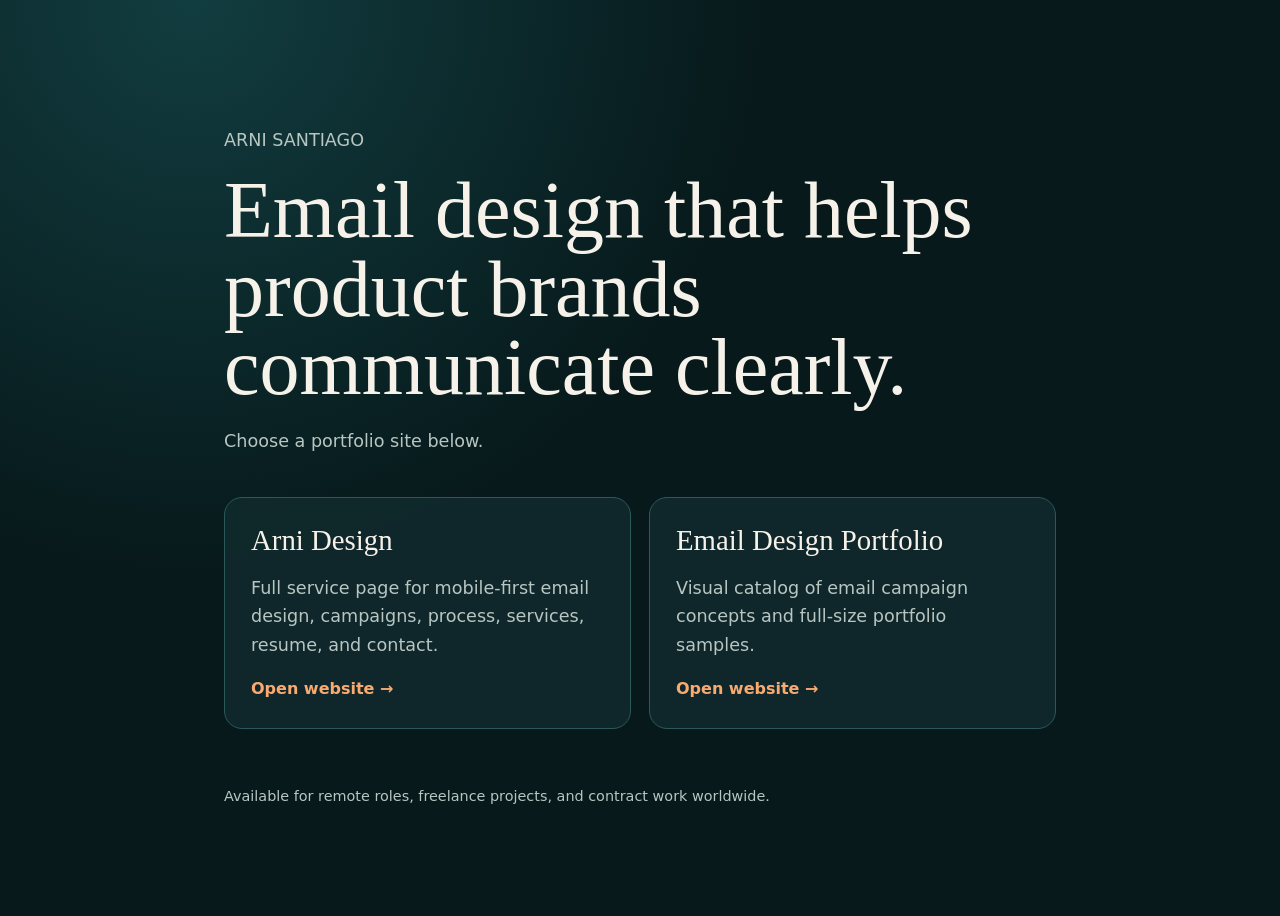
==== commit bdb41696: "Add files via upload" ====
--- a/index.html
+++ b/index.html
@@ -1,84 +1,25 @@
 <!doctype html>
 <html lang="en">
-
-  <head>
-    <meta charset="UTF-8" />
-    <meta
-      name="viewport"
-      content="width=device-width, initial-scale=1.0, maximum-scale=1" />
-    <title>Arni Santiago | Mobile-First Email Designer for E-commerce Brands</title>
-    <meta name="description" content="Clean, branded, mobile-first email designs for e-commerce brands. Portfolio by Arni Santiago, focused on product launches, promos, newsletters, and customer education campaigns." />
-    <meta property="og:title" content="Arni Santiago — Email Designer for E-commerce Brands" />
-    <meta property="og:description" content="Mobile-first email design portfolio for e-commerce campaigns, product promos, and branded customer emails." />
-    <meta property="og:type" content="website" />
-    <link rel="preconnect" href="https://fonts.googleapis.com" />
-    <link rel="preconnect" href="https://fonts.gstatic.com" crossorigin />
-    <link href="https://fonts.googleapis.com/css2?family=Cormorant+Garamond:ital,wght@0,400;0,500;0,600;0,700;1,400;1,500&family=Manrope:wght@300;400;500;600;700;800&display=swap" rel="stylesheet" />
-    <script type="module" crossorigin src="assets/index-CN11aZuE.js"></script>
-    <link rel="stylesheet" crossorigin href="assets/index-BnJmk9Ip.css">
-  <link rel="canonical" href="https://arnidesign-kmipondm.manus.space/" /></head>
-
-  <body>
-    <script id="manus-runtime">window.__MANUS_HOST_DEV__ = false;
-(function(){"use strict";var Mr={exports:{}},Kn={};/**
- * @license React
- * react-jsx-runtime.production.js
- *
- * Copyright (c) Meta Platforms, Inc. and affiliates.
- *
- * This source code is licensed under the MIT license found in the
- * LICENSE file in the root directory of this source tree.
- */var $c;function um(){if($c)return Kn;$c=1;var r=Symbol.for("react.transitional.element"),i=Symbol.for("react.fragment");function c(s,d,m){var x=null;if(m!==void 0&&(x=""+m),d.key!==void 0&&(x=""+d.key),"key"in d){m={};for(var R in d)R!=="key"&&(m[R]=d[R])}else m=d;return d=m.ref,{$$typeof:r,type:s,key:x,ref:d!==void 0?d:null,props:m}}return Kn.Fragment=i,Kn.jsx=c,Kn.jsxs=c,Kn}var Fc;function dm(){return Fc||(Fc=1,Mr.exports=um()),Mr.exports}var h=dm(),Ar={exports:{}},Pn={},Rr={exports:{}},Nr={};/**
- * @license React
- * scheduler.production.js
- *
- * Copyright (c) Meta Platforms, Inc. and affiliates.
- *
- * This source code is licensed under the MIT license found in the
- * LICENSE file in the root directory of this source tree.
- */var Ic;function fm(){return Ic||(Ic=1,function(r){function i(A,q){var B=A.length;A.push(q);t:for(;0<B;){var bt=B-1>>>1,p=A[bt];if(0<d(p,q))A[bt]=q,A[B]=p,B=bt;else break t}}function c(A){return A.length===0?null:A[0]}function s(A){if(A.length===0)return null;var q=A[0],B=A.pop();if(B!==q){A[0]=B;t:for(var bt=0,p=A.length,O=p>>>1;bt<O;){var X=2*(bt+1)-1,G=A[X],Z=X+1,st=A[Z];if(0>d(G,B))Z<p&&0>d(st,G)?(A[bt]=st,A[Z]=B,bt=Z):(A[bt]=G,A[X]=B,bt=X);else if(Z<p&&0>d(st,B))A[bt]=st,A[Z]=B,bt=Z;else break t}}return q}function d(A,q){var B=A.sortIndex-q.sortIndex;return B!==0?B:A.id-q.id}if(r.unstable_now=void 0,typeof performance=="object"&&typeof performance.now=="function"){var m=performance;r.unstable_now=function(){return m.now()}}else{var x=Date,R=x.now();r.unstable_now=function(){return x.now()-R}}var C=[],v=[],D=1,j=null,J=3,at=!1,$=!1,nt=!1,ct=!1,ht=typeof setTimeout=="function"?setTimeout:null,St=typeof clearTimeout=="function"?clearTimeout:null,_=typeof setImmediate<"u"?setImmediate:null;function Y(A){for(var q=c(v);q!==null;){if(q.callback===null)s(v);else if(q.startTime<=A)s(v),q.sortIndex=q.expirationTime,i(C,q);else break;q=c(v)}}function H(A){if(nt=!1,Y(A),!$)if(c(C)!==null)$=!0,it||(it=!0,Bt());else{var q=c(v);q!==null&&Mt(H,q.startTime-A)}}var it=!1,rt=-1,V=5,xt=-1;function Be(){return ct?!0:!(r.unstable_now()-xt<V)}function te(){if(ct=!1,it){var A=r.unstable_now();xt=A;var q=!0;try{t:{$=!1,nt&&(nt=!1,St(rt),rt=-1),at=!0;var B=J;try{e:{for(Y(A),j=c(C);j!==null&&!(j.expirationTime>A&&Be());){var bt=j.callback;if(typeof bt=="function"){j.callback=null,J=j.priorityLevel;var p=bt(j.expirationTime<=A);if(A=r.unstable_now(),typeof p=="function"){j.callback=p,Y(A),q=!0;break e}j===c(C)&&s(C),Y(A)}else s(C);j=c(C)}if(j!==null)q=!0;else{var O=c(v);O!==null&&Mt(H,O.startTime-A),q=!1}}break t}finally{j=null,J=B,at=!1}q=void 0}}finally{q?Bt():it=!1}}}var Bt;if(typeof _=="function")Bt=function(){_(te)};else if(typeof MessageChannel<"u"){var me=new MessageChannel,Se=me.port2;me.port1.onmessage=te,Bt=function(){Se.postMessage(null)}}else Bt=function(){ht(te,0)};function Mt(A,q){rt=ht(function(){A(r.unstable_now())},q)}r.unstable_IdlePriority=5,r.unstable_ImmediatePriority=1,r.unstable_LowPriority=4,r.unstable_NormalPriority=3,r.unstable_Profiling=null,r.unstable_UserBlockingPriority=2,r.unstable_cancelCallback=function(A){A.callback=null},r.unstable_forceFrameRate=function(A){0>A||125<A?console.error("forceFrameRate takes a positive int between 0 and 125, forcing frame rates higher than 125 fps is not supported"):V=0<A?Math.floor(1e3/A):5},r.unstable_getCurrentPriorityLevel=function(){return J},r.unstable_next=function(A){switch(J){case 1:case 2:case 3:var q=3;break;default:q=J}var B=J;J=q;try{return A()}finally{J=B}},r.unstable_requestPaint=function(){ct=!0},r.unstable_runWithPriority=function(A,q){switch(A){case 1:case 2:case 3:case 4:case 5:break;default:A=3}var B=J;J=A;try{return q()}finally{J=B}},r.unstable_scheduleCallback=function(A,q,B){var bt=r.unstable_now();switch(typeof B=="object"&&B!==null?(B=B.delay,B=typeof B=="number"&&0<B?bt+B:bt):B=bt,A){case 1:var p=-1;break;case 2:p=250;break;case 5:p=1073741823;break;case 4:p=1e4;break;default:p=5e3}return p=B+p,A={id:D++,callback:q,priorityLevel:A,startTime:B,expirationTime:p,sortIndex:-1},B>bt?(A.sortIndex=B,i(v,A),c(C)===null&&A===c(v)&&(nt?(St(rt),rt=-1):nt=!0,Mt(H,B-bt))):(A.sortIndex=p,i(C,A),$||at||($=!0,it||(it=!0,Bt()))),A},r.unstable_shouldYield=Be,r.unstable_wrapCallback=function(A){var q=J;return function(){var B=J;J=q;try{return A.apply(this,arguments)}finally{J=B}}}}(Nr)),Nr}var tu;function hm(){return tu||(tu=1,Rr.exports=fm()),Rr.exports}var zr={exports:{}},ut={};/**
- * @license React
- * react.production.js
- *
- * Copyright (c) Meta Platforms, Inc. and affiliates.
- *
- * This source code is licensed under the MIT license found in the
- * LICENSE file in the root directory of this source tree.
- */var eu;function mm(){if(eu)return ut;eu=1;var r=Symbol.for("react.transitional.element"),i=Symbol.for("react.portal"),c=Symbol.for("react.fragment"),s=Symbol.for("react.strict_mode"),d=Symbol.for("react.profiler"),m=Symbol.for("react.consumer"),x=Symbol.for("react.context"),R=Symbol.for("react.forward_ref"),C=Symbol.for("react.suspense"),v=Symbol.for("react.memo"),D=Symbol.for("react.lazy"),j=Symbol.iterator;function J(p){return p===null||typeof p!="object"?null:(p=j&&p[j]||p["@@iterator"],typeof p=="function"?p:null)}var at={isMounted:function(){return!1},enqueueForceUpdate:function(){},enqueueReplaceState:function(){},enqueueSetState:function(){}},$=Object.assign,nt={};function ct(p,O,X){this.props=p,this.context=O,this.refs=nt,this.updater=X||at}ct.prototype.isReactComponent={},ct.prototype.setState=function(p,O){if(typeof p!="object"&&typeof p!="function"&&p!=null)throw Error("takes an object of state variables to update or a function which returns an object of state variables.");this.updater.enqueueSetState(this,p,O,"setState")},ct.prototype.forceUpdate=function(p){this.updater.enqueueForceUpdate(this,p,"forceUpdate")};function ht(){}ht.prototype=ct.prototype;function St(p,O,X){this.props=p,this.context=O,this.refs=nt,this.updater=X||at}var _=St.prototype=new ht;_.constructor=St,$(_,ct.prototype),_.isPureReactComponent=!0;var Y=Array.isArray,H={H:null,A:null,T:null,S:null,V:null},it=Object.prototype.hasOwnProperty;function rt(p,O,X,G,Z,st){return X=st.ref,{$$typeof:r,type:p,key:O,ref:X!==void 0?X:null,props:st}}function V(p,O){return rt(p.type,O,void 0,void 0,void 0,p.props)}function xt(p){return typeof p=="object"&&p!==null&&p.$$typeof===r}function Be(p){var O={"=":"=0",":":"=2"};return"$"+p.replace(/[=:]/g,function(X){return O[X]})}var te=/\/+/g;function Bt(p,O){return typeof p=="object"&&p!==null&&p.key!=null?Be(""+p.key):O.toString(36)}function me(){}function Se(p){switch(p.status){case"fulfilled":return p.value;case"rejected":throw p.reason;default:switch(typeof p.status=="string"?p.then(me,me):(p.status="pending",p.then(function(O){p.status==="pending"&&(p.status="fulfilled",p.value=O)},function(O){p.status==="pending"&&(p.status="rejected",p.reason=O)})),p.status){case"fulfilled":return p.value;case"rejected":throw p.reason}}throw p}function Mt(p,O,X,G,Z){var st=typeof p;(st==="undefined"||st==="boolean")&&(p=null);var I=!1;if(p===null)I=!0;else switch(st){case"bigint":case"string":case"number":I=!0;break;case"object":switch(p.$$typeof){case r:case i:I=!0;break;case D:return I=p._init,Mt(I(p._payload),O,X,G,Z)}}if(I)return Z=Z(p),I=G===""?"."+Bt(p,0):G,Y(Z)?(X="",I!=null&&(X=I.replace(te,"$&/")+"/"),Mt(Z,O,X,"",function(Jt){return Jt})):Z!=null&&(xt(Z)&&(Z=V(Z,X+(Z.key==null||p&&p.key===Z.key?"":(""+Z.key).replace(te,"$&/")+"/")+I)),O.push(Z)),1;I=0;var gt=G===""?".":G+":";if(Y(p))for(var Tt=0;Tt<p.length;Tt++)G=p[Tt],st=gt+Bt(G,Tt),I+=Mt(G,O,X,st,Z);else if(Tt=J(p),typeof Tt=="function")for(p=Tt.call(p),Tt=0;!(G=p.next()).done;)G=G.value,st=gt+Bt(G,Tt++),I+=Mt(G,O,X,st,Z);else if(st==="object"){if(typeof p.then=="function")return Mt(Se(p),O,X,G,Z);throw O=String(p),Error("Objects are not valid as a React child (found: "+(O==="[object Object]"?"object with keys {"+Object.keys(p).join(", ")+"}":O)+"). If you meant to render a collection of children, use an array instead.")}return I}function A(p,O,X){if(p==null)return p;var G=[],Z=0;return Mt(p,G,"","",function(st){return O.call(X,st,Z++)}),G}function q(p){if(p._status===-1){var O=p._result;O=O(),O.then(function(X){(p._status===0||p._status===-1)&&(p._status=1,p._result=X)},function(X){(p._status===0||p._status===-1)&&(p._status=2,p._result=X)}),p._status===-1&&(p._status=0,p._result=O)}if(p._status===1)return p._result.default;throw p._result}var B=typeof reportError=="function"?reportError:function(p){if(typeof window=="object"&&typeof window.ErrorEvent=="function"){var O=new window.ErrorEvent("error",{bubbles:!0,cancelable:!0,message:typeof p=="object"&&p!==null&&typeof p.message=="string"?String(p.message):String(p),error:p});if(!window.dispatchEvent(O))return}else if(typeof process=="object"&&typeof process.emit=="function"){process.emit("uncaughtException",p);return}console.error(p)};function bt(){}return ut.Children={map:A,forEach:function(p,O,X){A(p,function(){O.apply(this,arguments)},X)},count:function(p){var O=0;return A(p,function(){O++}),O},toArray:function(p){return A(p,function(O){return O})||[]},only:function(p){if(!xt(p))throw Error("React.Children.only expected to receive a single React element child.");return p}},ut.Component=ct,ut.Fragment=c,ut.Profiler=d,ut.PureComponent=St,ut.StrictMode=s,ut.Suspense=C,ut.__CLIENT_INTERNALS_DO_NOT_USE_OR_WARN_USERS_THEY_CANNOT_UPGRADE=H,ut.__COMPILER_RUNTIME={__proto__:null,c:function(p){return H.H.useMemoCache(p)}},ut.cache=function(p){return function(){return p.apply(null,arguments)}},ut.cloneElement=function(p,O,X){if(p==null)throw Error("The argument must be a React element, but you passed "+p+".");var G=$({},p.props),Z=p.key,st=void 0;if(O!=null)for(I in O.ref!==void 0&&(st=void 0),O.key!==void 0&&(Z=""+O.key),O)!it.call(O,I)||I==="key"||I==="__self"||I==="__source"||I==="ref"&&O.ref===void 0||(G[I]=O[I]);var I=arguments.length-2;if(I===1)G.children=X;else if(1<I){for(var gt=Array(I),Tt=0;Tt<I;Tt++)gt[Tt]=arguments[Tt+2];G.children=gt}return rt(p.type,Z,void 0,void 0,st,G)},ut.createContext=function(p){return p={$$typeof:x,_currentValue:p,_currentValue2:p,_threadCount:0,Provider:null,Consumer:null},p.Provider=p,p.Consumer={$$typeof:m,_context:p},p},ut.createElement=function(p,O,X){var G,Z={},st=null;if(O!=null)for(G in O.key!==void 0&&(st=""+O.key),O)it.call(O,G)&&G!=="key"&&G!=="__self"&&G!=="__source"&&(Z[G]=O[G]);var I=arguments.length-2;if(I===1)Z.children=X;else if(1<I){for(var gt=Array(I),Tt=0;Tt<I;Tt++)gt[Tt]=arguments[Tt+2];Z.children=gt}if(p&&p.defaultProps)for(G in I=p.defaultProps,I)Z[G]===void 0&&(Z[G]=I[G]);return rt(p,st,void 0,void 0,null,Z)},ut.createRef=function(){return{current:null}},ut.forwardRef=function(p){return{$$typeof:R,render:p}},ut.isValidElement=xt,ut.lazy=function(p){return{$$typeof:D,_payload:{_status:-1,_result:p},_init:q}},ut.memo=function(p,O){return{$$typeof:v,type:p,compare:O===void 0?null:O}},ut.startTransition=function(p){var O=H.T,X={};H.T=X;try{var G=p(),Z=H.S;Z!==null&&Z(X,G),typeof G=="object"&&G!==null&&typeof G.then=="function"&&G.then(bt,B)}catch(st){B(st)}finally{H.T=O}},ut.unstable_useCacheRefresh=function(){return H.H.useCacheRefresh()},ut.use=function(p){return H.H.use(p)},ut.useActionState=function(p,O,X){return H.H.useActionState(p,O,X)},ut.useCallback=function(p,O){return H.H.useCallback(p,O)},ut.useContext=function(p){return H.H.useContext(p)},ut.useDebugValue=function(){},ut.useDeferredValue=function(p,O){return H.H.useDeferredValue(p,O)},ut.useEffect=function(p,O,X){var G=H.H;if(typeof X=="function")throw Error("useEffect CRUD overload is not enabled in this build of React.");return G.useEffect(p,O)},ut.useId=function(){return H.H.useId()},ut.useImperativeHandle=function(p,O,X){return H.H.useImperativeHandle(p,O,X)},ut.useInsertionEffect=function(p,O){return H.H.useInsertionEffect(p,O)},ut.useLayoutEffect=function(p,O){return H.H.useLayoutEffect(p,O)},ut.useMemo=function(p,O){return H.H.useMemo(p,O)},ut.useOptimistic=function(p,O){return H.H.useOptimistic(p,O)},ut.useReducer=function(p,O,X){return H.H.useReducer(p,O,X)},ut.useRef=function(p){return H.H.useRef(p)},ut.useState=function(p){return H.H.useState(p)},ut.useSyncExternalStore=function(p,O,X){return H.H.useSyncExternalStore(p,O,X)},ut.useTransition=function(){return H.H.useTransition()},ut.version="19.1.1",ut}var lu;function _r(){return lu||(lu=1,zr.exports=mm()),zr.exports}var kr={exports:{}},he={};/**
- * @license React
- * react-dom.production.js
- *
- * Copyright (c) Meta Platforms, Inc. and affiliates.
- *
- * This source code is licensed under the MIT license found in the
- * LICENSE file in the root directory of this source tree.
- */var au;function gm(){if(au)return he;au=1;var r=_r();function i(C){var v="https://react.dev/errors/"+C;if(1<arguments.length){v+="?args[]="+encodeURIComponent(arguments[1]);for(var D=2;D<arguments.length;D++)v+="&args[]="+encodeURIComponent(arguments[D])}return"Minified React error #"+C+"; visit "+v+" for the full message or use the non-minified dev environment for full errors and additional helpful warnings."}function c(){}var s={d:{f:c,r:function(){throw Error(i(522))},D:c,C:c,L:c,m:c,X:c,S:c,M:c},p:0,findDOMNode:null},d=Symbol.for("react.portal");function m(C,v,D){var j=3<arguments.length&&arguments[3]!==void 0?arguments[3]:null;return{$$typeof:d,key:j==null?null:""+j,children:C,containerInfo:v,implementation:D}}var x=r.__CLIENT_INTERNALS_DO_NOT_USE_OR_WARN_USERS_THEY_CANNOT_UPGRADE;function R(C,v){if(C==="font")return"";if(typeof v=="string")return v==="use-credentials"?v:""}return he.__DOM_INTERNALS_DO_NOT_USE_OR_WARN_USERS_THEY_CANNOT_UPGRADE=s,he.createPortal=function(C,v){var D=2<arguments.length&&arguments[2]!==void 0?arguments[2]:null;if(!v||v.nodeType!==1&&v.nodeType!==9&&v.nodeType!==11)throw Error(i(299));return m(C,v,null,D)},he.flushSync=function(C){var v=x.T,D=s.p;try{if(x.T=null,s.p=2,C)return C()}finally{x.T=v,s.p=D,s.d.f()}},he.preconnect=function(C,v){typeof C=="string"&&(v?(v=v.crossOrigin,v=typeof v=="string"?v==="use-credentials"?v:"":void 0):v=null,s.d.C(C,v))},he.prefetchDNS=function(C){typeof C=="string"&&s.d.D(C)},he.preinit=function(C,v){if(typeof C=="string"&&v&&typeof v.as=="string"){var D=v.as,j=R(D,v.crossOrigin),J=typeof v.integrity=="string"?v.integrity:void 0,at=typeof v.fetchPriority=="string"?v.fetchPriority:void 0;D==="style"?s.d.S(C,typeof v.precedence=="string"?v.precedence:void 0,{crossOrigin:j,integrity:J,fetchPriority:at}):D==="script"&&s.d.X(C,{crossOrigin:j,integrity:J,fetchPriority:at,nonce:typeof v.nonce=="string"?v.nonce:void 0})}},he.preinitModule=function(C,v){if(typeof C=="string")if(typeof v=="object"&&v!==null){if(v.as==null||v.as==="script"){var D=R(v.as,v.crossOrigin);s.d.M(C,{crossOrigin:D,integrity:typeof v.integrity=="string"?v.integrity:void 0,nonce:typeof v.nonce=="string"?v.nonce:void 0})}}else v==null&&s.d.M(C)},he.preload=function(C,v){if(typeof C=="string"&&typeof v=="object"&&v!==null&&typeof v.as=="string"){var D=v.as,j=R(D,v.crossOrigin);s.d.L(C,D,{crossOrigin:j,integrity:typeof v.integrity=="string"?v.integrity:void 0,nonce:typeof v.nonce=="string"?v.nonce:void 0,type:typeof v.type=="string"?v.type:void 0,fetchPriority:typeof v.fetchPriority=="string"?v.fetchPriority:void 0,referrerPolicy:typeof v.referrerPolicy=="string"?v.referrerPolicy:void 0,imageSrcSet:typeof v.imageSrcSet=="string"?v.imageSrcSet:void 0,imageSizes:typeof v.imageSizes=="string"?v.imageSizes:void 0,media:typeof v.media=="string"?v.media:void 0})}},he.preloadModule=function(C,v){if(typeof C=="string")if(v){var D=R(v.as,v.crossOrigin);s.d.m(C,{as:typeof v.as=="string"&&v.as!=="script"?v.as:void 0,crossOrigin:D,integrity:typeof v.integrity=="string"?v.integrity:void 0})}else s.d.m(C)},he.requestFormReset=function(C){s.d.r(C)},he.unstable_batchedUpdates=function(C,v){return C(v)},he.useFormState=function(C,v,D){return x.H.useFormState(C,v,D)},he.useFormStatus=function(){return x.H.useHostTransitionStatus()},he.version="19.1.1",he}var nu;function pm(){if(nu)return kr.exports;nu=1;function r(){if(!(typeof __REACT_DEVTOOLS_GLOBAL_HOOK__>"u"||typeof __REACT_DEVTOOLS_GLOBAL_HOOK__.checkDCE!="function"))try{__REACT_DEVTOOLS_GLOBAL_HOOK__.checkDCE(r)}catch(i){console.error(i)}}return r(),kr.exports=gm(),kr.exports}/**
- * @license React
- * react-dom-client.production.js
- *
- * Copyright (c) Meta Platforms, Inc. and affiliates.
- *
- * This source code is licensed under the MIT license found in the
- * LICENSE file in the root directory of this source tree.
- */var ou;function ym(){if(ou)return Pn;ou=1;var r=hm(),i=_r(),c=pm();function s(t){var e="https://react.dev/errors/"+t;if(1<arguments.length){e+="?args[]="+encodeURIComponent(arguments[1]);for(var l=2;l<arguments.length;l++)e+="&args[]="+encodeURIComponent(arguments[l])}return"Minified React error #"+t+"; visit "+e+" for the full message or use the non-minified dev environment for full errors and additional helpful warnings."}function d(t){return!(!t||t.nodeType!==1&&t.nodeType!==9&&t.nodeType!==11)}function m(t){var e=t,l=t;if(t.alternate)for(;e.return;)e=e.return;else{t=e;do e=t,(e.flags&4098)!==0&&(l=e.return),t=e.return;while(t)}return e.tag===3?l:null}function x(t){if(t.tag===13){var e=t.memoizedState;if(e===null&&(t=t.alternate,t!==null&&(e=t.memoizedState)),e!==null)return e.dehydrated}return null}function R(t){if(m(t)!==t)throw Error(s(188))}function C(t){var e=t.alternate;if(!e){if(e=m(t),e===null)throw Error(s(188));return e!==t?null:t}for(var l=t,a=e;;){var n=l.return;if(n===null)break;var o=n.alternate;if(o===null){if(a=n.return,a!==null){l=a;continue}break}if(n.child===o.child){for(o=n.child;o;){if(o===l)return R(n),t;if(o===a)return R(n),e;o=o.sibling}throw Error(s(188))}if(l.return!==a.return)l=n,a=o;else{for(var u=!1,f=n.child;f;){if(f===l){u=!0,l=n,a=o;break}if(f===a){u=!0,a=n,l=o;break}f=f.sibling}if(!u){for(f=o.child;f;){if(f===l){u=!0,l=o,a=n;break}if(f===a){u=!0,a=o,l=n;break}f=f.sibling}if(!u)throw Error(s(189))}}if(l.alternate!==a)throw Error(s(190))}if(l.tag!==3)throw Error(s(188));return l.stateNode.current===l?t:e}function v(t){var e=t.tag;if(e===5||e===26||e===27||e===6)return t;for(t=t.child;t!==null;){if(e=v(t),e!==null)return e;t=t.sibling}return null}var D=Object.assign,j=Symbol.for("react.element"),J=Symbol.for("react.transitional.element"),at=Symbol.for("react.portal"),$=Symbol.for("react.fragment"),nt=Symbol.for("react.strict_mode"),ct=Symbol.for("react.profiler"),ht=Symbol.for("react.provider"),St=Symbol.for("react.consumer"),_=Symbol.for("react.context"),Y=Symbol.for("react.forward_ref"),H=Symbol.for("react.suspense"),it=Symbol.for("react.suspense_list"),rt=Symbol.for("react.memo"),V=Symbol.for("react.lazy"),xt=Symbol.for("react.activity"),Be=Symbol.for("react.memo_cache_sentinel"),te=Symbol.iterator;function Bt(t){return t===null||typeof t!="object"?null:(t=te&&t[te]||t["@@iterator"],typeof t=="function"?t:null)}var me=Symbol.for("react.client.reference");function Se(t){if(t==null)return null;if(typeof t=="function")return t.$$typeof===me?null:t.displayName||t.name||null;if(typeof t=="string")return t;switch(t){case $:return"Fragment";case ct:return"Profiler";case nt:return"StrictMode";case H:return"Suspense";case it:return"SuspenseList";case xt:return"Activity"}if(typeof t=="object")switch(t.$$typeof){case at:return"Portal";case _:return(t.displayName||"Context")+".Provider";case St:return(t._context.displayName||"Context")+".Consumer";case Y:var e=t.render;return t=t.displayName,t||(t=e.displayName||e.name||"",t=t!==""?"ForwardRef("+t+")":"ForwardRef"),t;case rt:return e=t.displayName||null,e!==null?e:Se(t.type)||"Memo";case V:e=t._payload,t=t._init;try{return Se(t(e))}catch{}}return null}var Mt=Array.isArray,A=i.__CLIENT_INTERNALS_DO_NOT_USE_OR_WARN_USERS_THEY_CANNOT_UPGRADE,q=c.__DOM_INTERNALS_DO_NOT_USE_OR_WARN_USERS_THEY_CANNOT_UPGRADE,B={pending:!1,data:null,method:null,action:null},bt=[],p=-1;function O(t){return{current:t}}function X(t){0>p||(t.current=bt[p],bt[p]=null,p--)}function G(t,e){p++,bt[p]=t.current,t.current=e}var Z=O(null),st=O(null),I=O(null),gt=O(null);function Tt(t,e){switch(G(I,e),G(st,t),G(Z,null),e.nodeType){case 9:case 11:t=(t=e.documentElement)&&(t=t.namespaceURI)?Hh(t):0;break;default:if(t=e.tagName,e=e.namespaceURI)e=Hh(e),t=Uh(e,t);else switch(t){case"svg":t=1;break;case"math":t=2;break;default:t=0}}X(Z),G(Z,t)}function Jt(){X(Z),X(st),X(I)}function Ke(t){t.memoizedState!==null&&G(gt,t);var e=Z.current,l=Uh(e,t.type);e!==l&&(G(st,t),G(Z,l))}function Ce(t){st.current===t&&(X(Z),X(st)),gt.current===t&&(X(gt),Wo._currentValue=B)}var Pe=Object.prototype.hasOwnProperty,yl=r.unstable_scheduleCallback,sn=r.unstable_cancelCallback,Ca=r.unstable_shouldYield,ri=r.unstable_requestPaint,ge=r.unstable_now,si=r.unstable_getCurrentPriorityLevel,Ul=r.unstable_ImmediatePriority,Fn=r.unstable_UserBlockingPriority,nl=r.unstable_NormalPriority,ci=r.unstable_LowPriority,Gl=r.unstable_IdlePriority,ui=r.log,Ea=r.unstable_setDisableYieldValue,ql=null,Wt=null;function Je(t){if(typeof ui=="function"&&Ea(t),Wt&&typeof Wt.setStrictMode=="function")try{Wt.setStrictMode(ql,t)}catch{}}var $t=Math.clz32?Math.clz32:fi,di=Math.log,Ta=Math.LN2;function fi(t){return t>>>=0,t===0?32:31-(di(t)/Ta|0)|0}var L=256,cn=4194304;function vl(t){var e=t&42;if(e!==0)return e;switch(t&-t){case 1:return 1;case 2:return 2;case 4:return 4;case 8:return 8;case 16:return 16;case 32:return 32;case 64:return 64;case 128:return 128;case 256:case 512:case 1024:case 2048:case 4096:case 8192:case 16384:case 32768:case 65536:case 131072:case 262144:case 524288:case 1048576:case 2097152:return t&4194048;case 4194304:case 8388608:case 16777216:case 33554432:return t&62914560;case 67108864:return 67108864;case 134217728:return 134217728;case 268435456:return 268435456;case 536870912:return 536870912;case 1073741824:return 0;default:return t}}function un(t,e,l){var a=t.pendingLanes;if(a===0)return 0;var n=0,o=t.suspendedLanes,u=t.pingedLanes;t=t.warmLanes;var f=a&134217727;return f!==0?(a=f&~o,a!==0?n=vl(a):(u&=f,u!==0?n=vl(u):l||(l=f&~t,l!==0&&(n=vl(l))))):(f=a&~o,f!==0?n=vl(f):u!==0?n=vl(u):l||(l=a&~t,l!==0&&(n=vl(l)))),n===0?0:e!==0&&e!==n&&(e&o)===0&&(o=n&-n,l=e&-e,o>=l||o===32&&(l&4194048)!==0)?e:n}function Dt(t,e){return(t.pendingLanes&~(t.suspendedLanes&~t.pingedLanes)&e)===0}function In(t,e){switch(t){case 1:case 2:case 4:case 8:case 64:return e+250;case 16:case 32:case 128:case 256:case 512:case 1024:case 2048:case 4096:case 8192:case 16384:case 32768:case 65536:case 131072:case 262144:case 524288:case 1048576:case 2097152:return e+5e3;case 4194304:case 8388608:case 16777216:case 33554432:return-1;case 67108864:case 134217728:case 268435456:case 536870912:case 1073741824:return-1;default:return-1}}function to(){var t=L;return L<<=1,(L&4194048)===0&&(L=256),t}function hi(){var t=cn;return cn<<=1,(cn&62914560)===0&&(cn=4194304),t}function eo(t){for(var e=[],l=0;31>l;l++)e.push(t);return e}function Da(t,e){t.pendingLanes|=e,e!==268435456&&(t.suspendedLanes=0,t.pingedLanes=0,t.warmLanes=0)}function Ir(t,e,l,a,n,o){var u=t.pendingLanes;t.pendingLanes=l,t.suspendedLanes=0,t.pingedLanes=0,t.warmLanes=0,t.expiredLanes&=l,t.entangledLanes&=l,t.errorRecoveryDisabledLanes&=l,t.shellSuspendCounter=0;var f=t.entanglements,g=t.expirationTimes,S=t.hiddenUpdates;for(l=u&~l;0<l;){var N=31-$t(l),k=1<<N;f[N]=0,g[N]=-1;var E=S[N];if(E!==null)for(S[N]=null,N=0;N<E.length;N++){var T=E[N];T!==null&&(T.lane&=-536870913)}l&=~k}a!==0&&mi(t,a,0),o!==0&&n===0&&t.tag!==0&&(t.suspendedLanes|=o&~(u&~e))}function mi(t,e,l){t.pendingLanes|=e,t.suspendedLanes&=~e;var a=31-$t(e);t.entangledLanes|=e,t.entanglements[a]=t.entanglements[a]|1073741824|l&4194090}function gi(t,e){var l=t.entangledLanes|=e;for(t=t.entanglements;l;){var a=31-$t(l),n=1<<a;n&e|t[a]&e&&(t[a]|=e),l&=~n}}function lo(t){switch(t){case 2:t=1;break;case 8:t=4;break;case 32:t=16;break;case 256:case 512:case 1024:case 2048:case 4096:case 8192:case 16384:case 32768:case 65536:case 131072:case 262144:case 524288:case 1048576:case 2097152:case 4194304:case 8388608:case 16777216:case 33554432:t=128;break;case 268435456:t=134217728;break;default:t=0}return t}function ao(t){return t&=-t,2<t?8<t?(t&134217727)!==0?32:268435456:8:2}function pi(){var t=q.p;return t!==0?t:(t=window.event,t===void 0?32:nm(t.type))}function ts(t,e){var l=q.p;try{return q.p=t,e()}finally{q.p=l}}var ol=Math.random().toString(36).slice(2),ee="__reactFiber$"+ol,pe="__reactProps$"+ol,Yl="__reactContainer$"+ol,no="__reactEvents$"+ol,es="__reactListeners$"+ol,ls="__reactHandles$"+ol,yi="__reactResources$"+ol,Ma="__reactMarker$"+ol;function oo(t){delete t[ee],delete t[pe],delete t[no],delete t[es],delete t[ls]}function Vl(t){var e=t[ee];if(e)return e;for(var l=t.parentNode;l;){if(e=l[Yl]||l[ee]){if(l=e.alternate,e.child!==null||l!==null&&l.child!==null)for(t=Vh(t);t!==null;){if(l=t[ee])return l;t=Vh(t)}return e}t=l,l=t.parentNode}return null}function Xl(t){if(t=t[ee]||t[Yl]){var e=t.tag;if(e===5||e===6||e===13||e===26||e===27||e===3)return t}return null}function Aa(t){var e=t.tag;if(e===5||e===26||e===27||e===6)return t.stateNode;throw Error(s(33))}function Zl(t){var e=t[yi];return e||(e=t[yi]={hoistableStyles:new Map,hoistableScripts:new Map}),e}function Vt(t){t[Ma]=!0}var vi=new Set,bi={};function bl(t,e){We(t,e),We(t+"Capture",e)}function We(t,e){for(bi[t]=e,t=0;t<e.length;t++)vi.add(e[t])}var as=RegExp("^[:A-Z_a-z\\u00C0-\\u00D6\\u00D8-\\u00F6\\u00F8-\\u02FF\\u0370-\\u037D\\u037F-\\u1FFF\\u200C-\\u200D\\u2070-\\u218F\\u2C00-\\u2FEF\\u3001-\\uD7FF\\uF900-\\uFDCF\\uFDF0-\\uFFFD][:A-Z_a-z\\u00C0-\\u00D6\\u00D8-\\u00F6\\u00F8-\\u02FF\\u0370-\\u037D\\u037F-\\u1FFF\\u200C-\\u200D\\u2070-\\u218F\\u2C00-\\u2FEF\\u3001-\\uD7FF\\uF900-\\uFDCF\\uFDF0-\\uFFFD\\-.0-9\\u00B7\\u0300-\\u036F\\u203F-\\u2040]*$"),xi={},wi={};function Ra(t){return Pe.call(wi,t)?!0:Pe.call(xi,t)?!1:as.test(t)?wi[t]=!0:(xi[t]=!0,!1)}function M(t,e,l){if(Ra(e))if(l===null)t.removeAttribute(e);else{switch(typeof l){case"undefined":case"function":case"symbol":t.removeAttribute(e);return;case"boolean":var a=e.toLowerCase().slice(0,5);if(a!=="data-"&&a!=="aria-"){t.removeAttribute(e);return}}t.setAttribute(e,""+l)}}function tt(t,e,l){if(l===null)t.removeAttribute(e);else{switch(typeof l){case"undefined":case"function":case"symbol":case"boolean":t.removeAttribute(e);return}t.setAttribute(e,""+l)}}function Ot(t,e,l,a){if(a===null)t.removeAttribute(l);else{switch(typeof a){case"undefined":case"function":case"symbol":case"boolean":t.removeAttribute(l);return}t.setAttributeNS(e,l,""+a)}}var le,Ee;function ae(t){if(le===void 0)try{throw Error()}catch(l){var e=l.stack.trim().match(/\n( *(at )?)/);le=e&&e[1]||"",Ee=-1<l.stack.indexOf(`
-    at`)?" (<anonymous>)":-1<l.stack.indexOf("@")?"@unknown:0:0":""}return`
-`+le+t+Ee}var Le=!1;function He(t,e){if(!t||Le)return"";Le=!0;var l=Error.prepareStackTrace;Error.prepareStackTrace=void 0;try{var a={DetermineComponentFrameRoot:function(){try{if(e){var k=function(){throw Error()};if(Object.defineProperty(k.prototype,"props",{set:function(){throw Error()}}),typeof Reflect=="object"&&Reflect.construct){try{Reflect.construct(k,[])}catch(T){var E=T}Reflect.construct(t,[],k)}else{try{k.call()}catch(T){E=T}t.call(k.prototype)}}else{try{throw Error()}catch(T){E=T}(k=t())&&typeof k.catch=="function"&&k.catch(function(){})}}catch(T){if(T&&E&&typeof T.stack=="string")return[T.stack,E.stack]}return[null,null]}};a.DetermineComponentFrameRoot.displayName="DetermineComponentFrameRoot";var n=Object.getOwnPropertyDescriptor(a.DetermineComponentFrameRoot,"name");n&&n.configurable&&Object.defineProperty(a.DetermineComponentFrameRoot,"name",{value:"DetermineComponentFrameRoot"});var o=a.DetermineComponentFrameRoot(),u=o[0],f=o[1];if(u&&f){var g=u.split(`
-`),S=f.split(`
-`);for(n=a=0;a<g.length&&!g[a].includes("DetermineComponentFrameRoot");)a++;for(;n<S.length&&!S[n].includes("DetermineComponentFrameRoot");)n++;if(a===g.length||n===S.length)for(a=g.length-1,n=S.length-1;1<=a&&0<=n&&g[a]!==S[n];)n--;for(;1<=a&&0<=n;a--,n--)if(g[a]!==S[n]){if(a!==1||n!==1)do if(a--,n--,0>n||g[a]!==S[n]){var N=`
-`+g[a].replace(" at new "," at ");return t.displayName&&N.includes("<anonymous>")&&(N=N.replace("<anonymous>",t.displayName)),N}while(1<=a&&0<=n);break}}}finally{Le=!1,Error.prepareStackTrace=l}return(l=t?t.displayName||t.name:"")?ae(l):""}function Ql(t){switch(t.tag){case 26:case 27:case 5:return ae(t.type);case 16:return ae("Lazy");case 13:return ae("Suspense");case 19:return ae("SuspenseList");case 0:case 15:return He(t.type,!1);case 11:return He(t.type.render,!1);case 1:return He(t.type,!0);case 31:return ae("Activity");default:return""}}function xl(t){try{var e="";do e+=Ql(t),t=t.return;while(t);return e}catch(l){return`
-Error generating stack: `+l.message+`
-`+l.stack}}function Xt(t){switch(typeof t){case"bigint":case"boolean":case"number":case"string":case"undefined":return t;case"object":return t;default:return""}}function il(t){var e=t.type;return(t=t.nodeName)&&t.toLowerCase()==="input"&&(e==="checkbox"||e==="radio")}function ve(t){var e=il(t)?"checked":"value",l=Object.getOwnPropertyDescriptor(t.constructor.prototype,e),a=""+t[e];if(!t.hasOwnProperty(e)&&typeof l<"u"&&typeof l.get=="function"&&typeof l.set=="function"){var n=l.get,o=l.set;return Object.defineProperty(t,e,{configurable:!0,get:function(){return n.call(this)},set:function(u){a=""+u,o.call(this,u)}}),Object.defineProperty(t,e,{enumerable:l.enumerable}),{getValue:function(){return a},setValue:function(u){a=""+u},stopTracking:function(){t._valueTracker=null,delete t[e]}}}}function re(t){t._valueTracker||(t._valueTracker=ve(t))}function rl(t){if(!t)return!1;var e=t._valueTracker;if(!e)return!0;var l=e.getValue(),a="";return t&&(a=il(t)?t.checked?"true":"false":t.value),t=a,t!==l?(e.setValue(t),!0):!1}function wl(t){if(t=t||(typeof document<"u"?document:void 0),typeof t>"u")return null;try{return t.activeElement||t.body}catch{return t.body}}var dn=/[\n"\\]/g;function se(t){return t.replace(dn,function(e){return"\\"+e.charCodeAt(0).toString(16)+" "})}function Kl(t,e,l,a,n,o,u,f){t.name="",u!=null&&typeof u!="function"&&typeof u!="symbol"&&typeof u!="boolean"?t.type=u:t.removeAttribute("type"),e!=null?u==="number"?(e===0&&t.value===""||t.value!=e)&&(t.value=""+Xt(e)):t.value!==""+Xt(e)&&(t.value=""+Xt(e)):u!=="submit"&&u!=="reset"||t.removeAttribute("value"),e!=null?Pl(t,u,Xt(e)):l!=null?Pl(t,u,Xt(l)):a!=null&&t.removeAttribute("value"),n==null&&o!=null&&(t.defaultChecked=!!o),n!=null&&(t.checked=n&&typeof n!="function"&&typeof n!="symbol"),f!=null&&typeof f!="function"&&typeof f!="symbol"&&typeof f!="boolean"?t.name=""+Xt(f):t.removeAttribute("name")}function Na(t,e,l,a,n,o,u,f){if(o!=null&&typeof o!="function"&&typeof o!="symbol"&&typeof o!="boolean"&&(t.type=o),e!=null||l!=null){if(!(o!=="submit"&&o!=="reset"||e!=null))return;l=l!=null?""+Xt(l):"",e=e!=null?""+Xt(e):l,f||e===t.value||(t.value=e),t.defaultValue=e}a=a??n,a=typeof a!="function"&&typeof a!="symbol"&&!!a,t.checked=f?t.checked:!!a,t.defaultChecked=!!a,u!=null&&typeof u!="function"&&typeof u!="symbol"&&typeof u!="boolean"&&(t.name=u)}function Pl(t,e,l){e==="number"&&wl(t.ownerDocument)===t||t.defaultValue===""+l||(t.defaultValue=""+l)}function $e(t,e,l,a){if(t=t.options,e){e={};for(var n=0;n<l.length;n++)e["$"+l[n]]=!0;for(l=0;l<t.length;l++)n=e.hasOwnProperty("$"+t[l].value),t[l].selected!==n&&(t[l].selected=n),n&&a&&(t[l].defaultSelected=!0)}else{for(l=""+Xt(l),e=null,n=0;n<t.length;n++){if(t[n].value===l){t[n].selected=!0,a&&(t[n].defaultSelected=!0);return}e!==null||t[n].disabled||(e=t[n])}e!==null&&(e.selected=!0)}}function za(t,e,l){if(e!=null&&(e=""+Xt(e),e!==t.value&&(t.value=e),l==null)){t.defaultValue!==e&&(t.defaultValue=e);return}t.defaultValue=l!=null?""+Xt(l):""}function _a(t,e,l,a){if(e==null){if(a!=null){if(l!=null)throw Error(s(92));if(Mt(a)){if(1<a.length)throw Error(s(93));a=a[0]}l=a}l==null&&(l=""),e=l}l=Xt(e),t.defaultValue=l,a=t.textContent,a===l&&a!==""&&a!==null&&(t.value=a)}function Fe(t,e){if(e){var l=t.firstChild;if(l&&l===t.lastChild&&l.nodeType===3){l.nodeValue=e;return}}t.textContent=e}var fn=new Set("animationIterationCount aspectRatio borderImageOutset borderImageSlice borderImageWidth boxFlex boxFlexGroup boxOrdinalGroup columnCount columns flex flexGrow flexPositive flexShrink flexNegative flexOrder gridArea gridRow gridRowEnd gridRowSpan gridRowStart gridColumn gridColumnEnd gridColumnSpan gridColumnStart fontWeight lineClamp lineHeight opacity order orphans scale tabSize widows zIndex zoom fillOpacity floodOpacity stopOpacity strokeDasharray strokeDashoffset strokeMiterlimit strokeOpacity strokeWidth MozAnimationIterationCount MozBoxFlex MozBoxFlexGroup MozLineClamp msAnimationIterationCount msFlex msZoom msFlexGrow msFlexNegative msFlexOrder msFlexPositive msFlexShrink msGridColumn msGridColumnSpan msGridRow msGridRowSpan WebkitAnimationIterationCount WebkitBoxFlex WebKitBoxFlexGroup WebkitBoxOrdinalGroup WebkitColumnCount WebkitColumns WebkitFlex WebkitFlexGrow WebkitFlexPositive WebkitFlexShrink WebkitLineClamp".split(" "));function ka(t,e,l){var a=e.indexOf("--")===0;l==null||typeof l=="boolean"||l===""?a?t.setProperty(e,""):e==="float"?t.cssFloat="":t[e]="":a?t.setProperty(e,l):typeof l!="number"||l===0||fn.has(e)?e==="float"?t.cssFloat=l:t[e]=(""+l).trim():t[e]=l+"px"}function Oa(t,e,l){if(e!=null&&typeof e!="object")throw Error(s(62));if(t=t.style,l!=null){for(var a in l)!l.hasOwnProperty(a)||e!=null&&e.hasOwnProperty(a)||(a.indexOf("--")===0?t.setProperty(a,""):a==="float"?t.cssFloat="":t[a]="");for(var n in e)a=e[n],e.hasOwnProperty(n)&&l[n]!==a&&ka(t,n,a)}else for(var o in e)e.hasOwnProperty(o)&&ka(t,o,e[o])}function ja(t){if(t.indexOf("-")===-1)return!1;switch(t){case"annotation-xml":case"color-profile":case"font-face":case"font-face-src":case"font-face-uri":case"font-face-format":case"font-face-name":case"missing-glyph":return!1;default:return!0}}var Si=new Map([["acceptCharset","accept-charset"],["htmlFor","for"],["httpEquiv","http-equiv"],["crossOrigin","crossorigin"],["accentHeight","accent-height"],["alignmentBaseline","alignment-baseline"],["arabicForm","arabic-form"],["baselineShift","baseline-shift"],["capHeight","cap-height"],["clipPath","clip-path"],["clipRule","clip-rule"],["colorInterpolation","color-interpolation"],["colorInterpolationFilters","color-interpolation-filters"],["colorProfile","color-profile"],["colorRendering","color-rendering"],["dominantBaseline","dominant-baseline"],["enableBackground","enable-background"],["fillOpacity","fill-opacity"],["fillRule","fill-rule"],["floodColor","flood-color"],["floodOpacity","flood-opacity"],["fontFamily","font-family"],["fontSize","font-size"],["fontSizeAdjust","font-size-adjust"],["fontStretch","font-stretch"],["fontStyle","font-style"],["fontVariant","font-variant"],["fontWeight","font-weight"],["glyphName","glyph-name"],["glyphOrientationHorizontal","glyph-orientation-horizontal"],["glyphOrientationVertical","glyph-orientation-vertical"],["horizAdvX","horiz-adv-x"],["horizOriginX","horiz-origin-x"],["imageRendering","image-rendering"],["letterSpacing","letter-spacing"],["lightingColor","lighting-color"],["markerEnd","marker-end"],["markerMid","marker-mid"],["markerStart","marker-start"],["overlinePosition","overline-position"],["overlineThickness","overline-thickness"],["paintOrder","paint-order"],["panose-1","panose-1"],["pointerEvents","pointer-events"],["renderingIntent","rendering-intent"],["shapeRendering","shape-rendering"],["stopColor","stop-color"],["stopOpacity","stop-opacity"],["strikethroughPosition","strikethrough-position"],["strikethroughThickness","strikethrough-thickness"],["strokeDasharray","stroke-dasharray"],["strokeDashoffset","stroke-dashoffset"],["strokeLinecap","stroke-linecap"],["strokeLinejoin","stroke-linejoin"],["strokeMiterlimit","stroke-miterlimit"],["strokeOpacity","stroke-opacity"],["strokeWidth","stroke-width"],["textAnchor","text-anchor"],["textDecoration","text-decoration"],["textRendering","text-rendering"],["transformOrigin","transform-origin"],["underlinePosition","underline-position"],["underlineThickness","underline-thickness"],["unicodeBidi","unicode-bidi"],["unicodeRange","unicode-range"],["unitsPerEm","units-per-em"],["vAlphabetic","v-alphabetic"],["vHanging","v-hanging"],["vIdeographic","v-ideographic"],["vMathematical","v-mathematical"],["vectorEffect","vector-effect"],["vertAdvY","vert-adv-y"],["vertOriginX","vert-origin-x"],["vertOriginY","vert-origin-y"],["wordSpacing","word-spacing"],["writingMode","writing-mode"],["xmlnsXlink","xmlns:xlink"],["xHeight","x-height"]]),Ci=/^[\u0000-\u001F ]*j[\r\n\t]*a[\r\n\t]*v[\r\n\t]*a[\r\n\t]*s[\r\n\t]*c[\r\n\t]*r[\r\n\t]*i[\r\n\t]*p[\r\n\t]*t[\r\n\t]*:/i;function Ba(t){return Ci.test(""+t)?"javascript:throw new Error('React has blocked a javascript: URL as a security precaution.')":t}var hn=null;function mn(t){return t=t.target||t.srcElement||window,t.correspondingUseElement&&(t=t.correspondingUseElement),t.nodeType===3?t.parentNode:t}var Sl=null,Cl=null;function io(t){var e=Xl(t);if(e&&(t=e.stateNode)){var l=t[pe]||null;t:switch(t=e.stateNode,e.type){case"input":if(Kl(t,l.value,l.defaultValue,l.defaultValue,l.checked,l.defaultChecked,l.type,l.name),e=l.name,l.type==="radio"&&e!=null){for(l=t;l.parentNode;)l=l.parentNode;for(l=l.querySelectorAll('input[name="'+se(""+e)+'"][type="radio"]'),e=0;e<l.length;e++){var a=l[e];if(a!==t&&a.form===t.form){var n=a[pe]||null;if(!n)throw Error(s(90));Kl(a,n.value,n.defaultValue,n.defaultValue,n.checked,n.defaultChecked,n.type,n.name)}}for(e=0;e<l.length;e++)a=l[e],a.form===t.form&&rl(a)}break t;case"textarea":za(t,l.value,l.defaultValue);break t;case"select":e=l.value,e!=null&&$e(t,!!l.multiple,e,!1)}}}var gn=!1;function ro(t,e,l){if(gn)return t(e,l);gn=!0;try{var a=t(e);return a}finally{if(gn=!1,(Sl!==null||Cl!==null)&&(ir(),Sl&&(e=Sl,t=Cl,Cl=Sl=null,io(e),t)))for(e=0;e<t.length;e++)io(t[e])}}function Jl(t,e){var l=t.stateNode;if(l===null)return null;var a=l[pe]||null;if(a===null)return null;l=a[e];t:switch(e){case"onClick":case"onClickCapture":case"onDoubleClick":case"onDoubleClickCapture":case"onMouseDown":case"onMouseDownCapture":case"onMouseMove":case"onMouseMoveCapture":case"onMouseUp":case"onMouseUpCapture":case"onMouseEnter":(a=!a.disabled)||(t=t.type,a=!(t==="button"||t==="input"||t==="select"||t==="textarea")),t=!a;break t;default:t=!1}if(t)return null;if(l&&typeof l!="function")throw Error(s(231,e,typeof l));return l}var Ue=!(typeof window>"u"||typeof window.document>"u"||typeof window.document.createElement>"u"),pn=!1;if(Ue)try{var Wl={};Object.defineProperty(Wl,"passive",{get:function(){pn=!0}}),window.addEventListener("test",Wl,Wl),window.removeEventListener("test",Wl,Wl)}catch{pn=!1}var Ie=null,yn=null,La=null;function so(){if(La)return La;var t,e=yn,l=e.length,a,n="value"in Ie?Ie.value:Ie.textContent,o=n.length;for(t=0;t<l&&e[t]===n[t];t++);var u=l-t;for(a=1;a<=u&&e[l-a]===n[o-a];a++);return La=n.slice(t,1<a?1-a:void 0)}function Ha(t){var e=t.keyCode;return"charCode"in t?(t=t.charCode,t===0&&e===13&&(t=13)):t=e,t===10&&(t=13),32<=t||t===13?t:0}function Ua(){return!0}function co(){return!1}function ce(t){function e(l,a,n,o,u){this._reactName=l,this._targetInst=n,this.type=a,this.nativeEvent=o,this.target=u,this.currentTarget=null;for(var f in t)t.hasOwnProperty(f)&&(l=t[f],this[f]=l?l(o):o[f]);return this.isDefaultPrevented=(o.defaultPrevented!=null?o.defaultPrevented:o.returnValue===!1)?Ua:co,this.isPropagationStopped=co,this}return D(e.prototype,{preventDefault:function(){this.defaultPrevented=!0;var l=this.nativeEvent;l&&(l.preventDefault?l.preventDefault():typeof l.returnValue!="unknown"&&(l.returnValue=!1),this.isDefaultPrevented=Ua)},stopPropagation:function(){var l=this.nativeEvent;l&&(l.stopPropagation?l.stopPropagation():typeof l.cancelBubble!="unknown"&&(l.cancelBubble=!0),this.isPropagationStopped=Ua)},persist:function(){},isPersistent:Ua}),e}var sl={eventPhase:0,bubbles:0,cancelable:0,timeStamp:function(t){return t.timeStamp||Date.now()},defaultPrevented:0,isTrusted:0},Ga=ce(sl),$l=D({},sl,{view:0,detail:0}),Ei=ce($l),Ti,uo,fo,Di=D({},$l,{screenX:0,screenY:0,clientX:0,clientY:0,pageX:0,pageY:0,ctrlKey:0,shiftKey:0,altKey:0,metaKey:0,getModifierState:os,button:0,buttons:0,relatedTarget:function(t){return t.relatedTarget===void 0?t.fromElement===t.srcElement?t.toElement:t.fromElement:t.relatedTarget},movementX:function(t){return"movementX"in t?t.movementX:(t!==fo&&(fo&&t.type==="mousemove"?(Ti=t.screenX-fo.screenX,uo=t.screenY-fo.screenY):uo=Ti=0,fo=t),Ti)},movementY:function(t){return"movementY"in t?t.movementY:uo}}),Vu=ce(Di),D0=D({},Di,{dataTransfer:0}),M0=ce(D0),A0=D({},$l,{relatedTarget:0}),ns=ce(A0),R0=D({},sl,{animationName:0,elapsedTime:0,pseudoElement:0}),N0=ce(R0),z0=D({},sl,{clipboardData:function(t){return"clipboardData"in t?t.clipboardData:window.clipboardData}}),_0=ce(z0),k0=D({},sl,{data:0}),Xu=ce(k0),O0={Esc:"Escape",Spacebar:" ",Left:"ArrowLeft",Up:"ArrowUp",Right:"ArrowRight",Down:"ArrowDown",Del:"Delete",Win:"OS",Menu:"ContextMenu",Apps:"ContextMenu",Scroll:"ScrollLock",MozPrintableKey:"Unidentified"},j0={8:"Backspace",9:"Tab",12:"Clear",13:"Enter",16:"Shift",17:"Control",18:"Alt",19:"Pause",20:"CapsLock",27:"Escape",32:" ",33:"PageUp",34:"PageDown",35:"End",36:"Home",37:"ArrowLeft",38:"ArrowUp",39:"ArrowRight",40:"ArrowDown",45:"Insert",46:"Delete",112:"F1",113:"F2",114:"F3",115:"F4",116:"F5",117:"F6",118:"F7",119:"F8",120:"F9",121:"F10",122:"F11",123:"F12",144:"NumLock",145:"ScrollLock",224:"Meta"},B0={Alt:"altKey",Control:"ctrlKey",Meta:"metaKey",Shift:"shiftKey"};function L0(t){var e=this.nativeEvent;return e.getModifierState?e.getModifierState(t):(t=B0[t])?!!e[t]:!1}function os(){return L0}var H0=D({},$l,{key:function(t){if(t.key){var e=O0[t.key]||t.key;if(e!=="Unidentified")return e}return t.type==="keypress"?(t=Ha(t),t===13?"Enter":String.fromCharCode(t)):t.type==="keydown"||t.type==="keyup"?j0[t.keyCode]||"Unidentified":""},code:0,location:0,ctrlKey:0,shiftKey:0,altKey:0,metaKey:0,repeat:0,locale:0,getModifierState:os,charCode:function(t){return t.type==="keypress"?Ha(t):0},keyCode:function(t){return t.type==="keydown"||t.type==="keyup"?t.keyCode:0},which:function(t){return t.type==="keypress"?Ha(t):t.type==="keydown"||t.type==="keyup"?t.keyCode:0}}),U0=ce(H0),G0=D({},Di,{pointerId:0,width:0,height:0,pressure:0,tangentialPressure:0,tiltX:0,tiltY:0,twist:0,pointerType:0,isPrimary:0}),Zu=ce(G0),q0=D({},$l,{touches:0,targetTouches:0,changedTouches:0,altKey:0,metaKey:0,ctrlKey:0,shiftKey:0,getModifierState:os}),Y0=ce(q0),V0=D({},sl,{propertyName:0,elapsedTime:0,pseudoElement:0}),X0=ce(V0),Z0=D({},Di,{deltaX:function(t){return"deltaX"in t?t.deltaX:"wheelDeltaX"in t?-t.wheelDeltaX:0},deltaY:function(t){return"deltaY"in t?t.deltaY:"wheelDeltaY"in t?-t.wheelDeltaY:"wheelDelta"in t?-t.wheelDelta:0},deltaZ:0,deltaMode:0}),Q0=ce(Z0),K0=D({},sl,{newState:0,oldState:0}),P0=ce(K0),J0=[9,13,27,32],is=Ue&&"CompositionEvent"in window,ho=null;Ue&&"documentMode"in document&&(ho=document.documentMode);var W0=Ue&&"TextEvent"in window&&!ho,Qu=Ue&&(!is||ho&&8<ho&&11>=ho),Ku=" ",Pu=!1;function Ju(t,e){switch(t){case"keyup":return J0.indexOf(e.keyCode)!==-1;case"keydown":return e.keyCode!==229;case"keypress":case"mousedown":case"focusout":return!0;default:return!1}}function Wu(t){return t=t.detail,typeof t=="object"&&"data"in t?t.data:null}var vn=!1;function $0(t,e){switch(t){case"compositionend":return Wu(e);case"keypress":return e.which!==32?null:(Pu=!0,Ku);case"textInput":return t=e.data,t===Ku&&Pu?null:t;default:return null}}function F0(t,e){if(vn)return t==="compositionend"||!is&&Ju(t,e)?(t=so(),La=yn=Ie=null,vn=!1,t):null;switch(t){case"paste":return null;case"keypress":if(!(e.ctrlKey||e.altKey||e.metaKey)||e.ctrlKey&&e.altKey){if(e.char&&1<e.char.length)return e.char;if(e.which)return String.fromCharCode(e.which)}return null;case"compositionend":return Qu&&e.locale!=="ko"?null:e.data;default:return null}}var I0={color:!0,date:!0,datetime:!0,"datetime-local":!0,email:!0,month:!0,number:!0,password:!0,range:!0,search:!0,tel:!0,text:!0,time:!0,url:!0,week:!0};function $u(t){var e=t&&t.nodeName&&t.nodeName.toLowerCase();return e==="input"?!!I0[t.type]:e==="textarea"}function Fu(t,e,l,a){Sl?Cl?Cl.push(a):Cl=[a]:Sl=a,e=fr(e,"onChange"),0<e.length&&(l=new Ga("onChange","change",null,l,a),t.push({event:l,listeners:e}))}var mo=null,go=null;function t1(t){kh(t,0)}function Mi(t){var e=Aa(t);if(rl(e))return t}function Iu(t,e){if(t==="change")return e}var td=!1;if(Ue){var rs;if(Ue){var ss="oninput"in document;if(!ss){var ed=document.createElement("div");ed.setAttribute("oninput","return;"),ss=typeof ed.oninput=="function"}rs=ss}else rs=!1;td=rs&&(!document.documentMode||9<document.documentMode)}function ld(){mo&&(mo.detachEvent("onpropertychange",ad),go=mo=null)}function ad(t){if(t.propertyName==="value"&&Mi(go)){var e=[];Fu(e,go,t,mn(t)),ro(t1,e)}}function e1(t,e,l){t==="focusin"?(ld(),mo=e,go=l,mo.attachEvent("onpropertychange",ad)):t==="focusout"&&ld()}function l1(t){if(t==="selectionchange"||t==="keyup"||t==="keydown")return Mi(go)}function a1(t,e){if(t==="click")return Mi(e)}function n1(t,e){if(t==="input"||t==="change")return Mi(e)}function o1(t,e){return t===e&&(t!==0||1/t===1/e)||t!==t&&e!==e}var Re=typeof Object.is=="function"?Object.is:o1;function po(t,e){if(Re(t,e))return!0;if(typeof t!="object"||t===null||typeof e!="object"||e===null)return!1;var l=Object.keys(t),a=Object.keys(e);if(l.length!==a.length)return!1;for(a=0;a<l.length;a++){var n=l[a];if(!Pe.call(e,n)||!Re(t[n],e[n]))return!1}return!0}function nd(t){for(;t&&t.firstChild;)t=t.firstChild;return t}function od(t,e){var l=nd(t);t=0;for(var a;l;){if(l.nodeType===3){if(a=t+l.textContent.length,t<=e&&a>=e)return{node:l,offset:e-t};t=a}t:{for(;l;){if(l.nextSibling){l=l.nextSibling;break t}l=l.parentNode}l=void 0}l=nd(l)}}function id(t,e){return t&&e?t===e?!0:t&&t.nodeType===3?!1:e&&e.nodeType===3?id(t,e.parentNode):"contains"in t?t.contains(e):t.compareDocumentPosition?!!(t.compareDocumentPosition(e)&16):!1:!1}function rd(t){t=t!=null&&t.ownerDocument!=null&&t.ownerDocument.defaultView!=null?t.ownerDocument.defaultView:window;for(var e=wl(t.document);e instanceof t.HTMLIFrameElement;){try{var l=typeof e.contentWindow.location.href=="string"}catch{l=!1}if(l)t=e.contentWindow;else break;e=wl(t.document)}return e}function cs(t){var e=t&&t.nodeName&&t.nodeName.toLowerCase();return e&&(e==="input"&&(t.type==="text"||t.type==="search"||t.type==="tel"||t.type==="url"||t.type==="password")||e==="textarea"||t.contentEditable==="true")}var i1=Ue&&"documentMode"in document&&11>=document.documentMode,bn=null,us=null,yo=null,ds=!1;function sd(t,e,l){var a=l.window===l?l.document:l.nodeType===9?l:l.ownerDocument;ds||bn==null||bn!==wl(a)||(a=bn,"selectionStart"in a&&cs(a)?a={start:a.selectionStart,end:a.selectionEnd}:(a=(a.ownerDocument&&a.ownerDocument.defaultView||window).getSelection(),a={anchorNode:a.anchorNode,anchorOffset:a.anchorOffset,focusNode:a.focusNode,focusOffset:a.focusOffset}),yo&&po(yo,a)||(yo=a,a=fr(us,"onSelect"),0<a.length&&(e=new Ga("onSelect","select",null,e,l),t.push({event:e,listeners:a}),e.target=bn)))}function qa(t,e){var l={};return l[t.toLowerCase()]=e.toLowerCase(),l["Webkit"+t]="webkit"+e,l["Moz"+t]="moz"+e,l}var xn={animationend:qa("Animation","AnimationEnd"),animationiteration:qa("Animation","AnimationIteration"),animationstart:qa("Animation","AnimationStart"),transitionrun:qa("Transition","TransitionRun"),transitionstart:qa("Transition","TransitionStart"),transitioncancel:qa("Transition","TransitionCancel"),transitionend:qa("Transition","TransitionEnd")},fs={},cd={};Ue&&(cd=document.createElement("div").style,"AnimationEvent"in window||(delete xn.animationend.animation,delete xn.animationiteration.animation,delete xn.animationstart.animation),"TransitionEvent"in window||delete xn.transitionend.transition);function Ya(t){if(fs[t])return fs[t];if(!xn[t])return t;var e=xn[t],l;for(l in e)if(e.hasOwnProperty(l)&&l in cd)return fs[t]=e[l];return t}var ud=Ya("animationend"),dd=Ya("animationiteration"),fd=Ya("animationstart"),r1=Ya("transitionrun"),s1=Ya("transitionstart"),c1=Ya("transitioncancel"),hd=Ya("transitionend"),md=new Map,hs="abort auxClick beforeToggle cancel canPlay canPlayThrough click close contextMenu copy cut drag dragEnd dragEnter dragExit dragLeave dragOver dragStart drop durationChange emptied encrypted ended error gotPointerCapture input invalid keyDown keyPress keyUp load loadedData loadedMetadata loadStart lostPointerCapture mouseDown mouseMove mouseOut mouseOver mouseUp paste pause play playing pointerCancel pointerDown pointerMove pointerOut pointerOver pointerUp progress rateChange reset resize seeked seeking stalled submit suspend timeUpdate touchCancel touchEnd touchStart volumeChange scroll toggle touchMove waiting wheel".split(" ");hs.push("scrollEnd");function tl(t,e){md.set(t,e),bl(e,[t])}var gd=new WeakMap;function Ge(t,e){if(typeof t=="object"&&t!==null){var l=gd.get(t);return l!==void 0?l:(e={value:t,source:e,stack:xl(e)},gd.set(t,e),e)}return{value:t,source:e,stack:xl(e)}}var qe=[],wn=0,ms=0;function Ai(){for(var t=wn,e=ms=wn=0;e<t;){var l=qe[e];qe[e++]=null;var a=qe[e];qe[e++]=null;var n=qe[e];qe[e++]=null;var o=qe[e];if(qe[e++]=null,a!==null&&n!==null){var u=a.pending;u===null?n.next=n:(n.next=u.next,u.next=n),a.pending=n}o!==0&&pd(l,n,o)}}function Ri(t,e,l,a){qe[wn++]=t,qe[wn++]=e,qe[wn++]=l,qe[wn++]=a,ms|=a,t.lanes|=a,t=t.alternate,t!==null&&(t.lanes|=a)}function gs(t,e,l,a){return Ri(t,e,l,a),Ni(t)}function Sn(t,e){return Ri(t,null,null,e),Ni(t)}function pd(t,e,l){t.lanes|=l;var a=t.alternate;a!==null&&(a.lanes|=l);for(var n=!1,o=t.return;o!==null;)o.childLanes|=l,a=o.alternate,a!==null&&(a.childLanes|=l),o.tag===22&&(t=o.stateNode,t===null||t._visibility&1||(n=!0)),t=o,o=o.return;return t.tag===3?(o=t.stateNode,n&&e!==null&&(n=31-$t(l),t=o.hiddenUpdates,a=t[n],a===null?t[n]=[e]:a.push(e),e.lane=l|536870912),o):null}function Ni(t){if(50<Yo)throw Yo=0,wc=null,Error(s(185));for(var e=t.return;e!==null;)t=e,e=t.return;return t.tag===3?t.stateNode:null}var Cn={};function u1(t,e,l,a){this.tag=t,this.key=l,this.sibling=this.child=this.return=this.stateNode=this.type=this.elementType=null,this.index=0,this.refCleanup=this.ref=null,this.pendingProps=e,this.dependencies=this.memoizedState=this.updateQueue=this.memoizedProps=null,this.mode=a,this.subtreeFlags=this.flags=0,this.deletions=null,this.childLanes=this.lanes=0,this.alternate=null}function Ne(t,e,l,a){return new u1(t,e,l,a)}function ps(t){return t=t.prototype,!(!t||!t.isReactComponent)}function El(t,e){var l=t.alternate;return l===null?(l=Ne(t.tag,e,t.key,t.mode),l.elementType=t.elementType,l.type=t.type,l.stateNode=t.stateNode,l.alternate=t,t.alternate=l):(l.pendingProps=e,l.type=t.type,l.flags=0,l.subtreeFlags=0,l.deletions=null),l.flags=t.flags&65011712,l.childLanes=t.childLanes,l.lanes=t.lanes,l.child=t.child,l.memoizedProps=t.memoizedProps,l.memoizedState=t.memoizedState,l.updateQueue=t.updateQueue,e=t.dependencies,l.dependencies=e===null?null:{lanes:e.lanes,firstContext:e.firstContext},l.sibling=t.sibling,l.index=t.index,l.ref=t.ref,l.refCleanup=t.refCleanup,l}function yd(t,e){t.flags&=65011714;var l=t.alternate;return l===null?(t.childLanes=0,t.lanes=e,t.child=null,t.subtreeFlags=0,t.memoizedProps=null,t.memoizedState=null,t.updateQueue=null,t.dependencies=null,t.stateNode=null):(t.childLanes=l.childLanes,t.lanes=l.lanes,t.child=l.child,t.subtreeFlags=0,t.deletions=null,t.memoizedProps=l.memoizedProps,t.memoizedState=l.memoizedState,t.updateQueue=l.updateQueue,t.type=l.type,e=l.dependencies,t.dependencies=e===null?null:{lanes:e.lanes,firstContext:e.firstContext}),t}function zi(t,e,l,a,n,o){var u=0;if(a=t,typeof t=="function")ps(t)&&(u=1);else if(typeof t=="string")u=fp(t,l,Z.current)?26:t==="html"||t==="head"||t==="body"?27:5;else t:switch(t){case xt:return t=Ne(31,l,e,n),t.elementType=xt,t.lanes=o,t;case $:return Va(l.children,n,o,e);case nt:u=8,n|=24;break;case ct:return t=Ne(12,l,e,n|2),t.elementType=ct,t.lanes=o,t;case H:return t=Ne(13,l,e,n),t.elementType=H,t.lanes=o,t;case it:return t=Ne(19,l,e,n),t.elementType=it,t.lanes=o,t;default:if(typeof t=="object"&&t!==null)switch(t.$$typeof){case ht:case _:u=10;break t;case St:u=9;break t;case Y:u=11;break t;case rt:u=14;break t;case V:u=16,a=null;break t}u=29,l=Error(s(130,t===null?"null":typeof t,"")),a=null}return e=Ne(u,l,e,n),e.elementType=t,e.type=a,e.lanes=o,e}function Va(t,e,l,a){return t=Ne(7,t,a,e),t.lanes=l,t}function ys(t,e,l){return t=Ne(6,t,null,e),t.lanes=l,t}function vs(t,e,l){return e=Ne(4,t.children!==null?t.children:[],t.key,e),e.lanes=l,e.stateNode={containerInfo:t.containerInfo,pendingChildren:null,implementation:t.implementation},e}var En=[],Tn=0,_i=null,ki=0,Ye=[],Ve=0,Xa=null,Tl=1,Dl="";function Za(t,e){En[Tn++]=ki,En[Tn++]=_i,_i=t,ki=e}function vd(t,e,l){Ye[Ve++]=Tl,Ye[Ve++]=Dl,Ye[Ve++]=Xa,Xa=t;var a=Tl;t=Dl;var n=32-$t(a)-1;a&=~(1<<n),l+=1;var o=32-$t(e)+n;if(30<o){var u=n-n%5;o=(a&(1<<u)-1).toString(32),a>>=u,n-=u,Tl=1<<32-$t(e)+n|l<<n|a,Dl=o+t}else Tl=1<<o|l<<n|a,Dl=t}function bs(t){t.return!==null&&(Za(t,1),vd(t,1,0))}function xs(t){for(;t===_i;)_i=En[--Tn],En[Tn]=null,ki=En[--Tn],En[Tn]=null;for(;t===Xa;)Xa=Ye[--Ve],Ye[Ve]=null,Dl=Ye[--Ve],Ye[Ve]=null,Tl=Ye[--Ve],Ye[Ve]=null}var be=null,Ut=null,Et=!1,Qa=null,cl=!1,ws=Error(s(519));function Ka(t){var e=Error(s(418,""));throw xo(Ge(e,t)),ws}function bd(t){var e=t.stateNode,l=t.type,a=t.memoizedProps;switch(e[ee]=t,e[pe]=a,l){case"dialog":vt("cancel",e),vt("close",e);break;case"iframe":case"object":case"embed":vt("load",e);break;case"video":case"audio":for(l=0;l<Xo.length;l++)vt(Xo[l],e);break;case"source":vt("error",e);break;case"img":case"image":case"link":vt("error",e),vt("load",e);break;case"details":vt("toggle",e);break;case"input":vt("invalid",e),Na(e,a.value,a.defaultValue,a.checked,a.defaultChecked,a.type,a.name,!0),re(e);break;case"select":vt("invalid",e);break;case"textarea":vt("invalid",e),_a(e,a.value,a.defaultValue,a.children),re(e)}l=a.children,typeof l!="string"&&typeof l!="number"&&typeof l!="bigint"||e.textContent===""+l||a.suppressHydrationWarning===!0||Lh(e.textContent,l)?(a.popover!=null&&(vt("beforetoggle",e),vt("toggle",e)),a.onScroll!=null&&vt("scroll",e),a.onScrollEnd!=null&&vt("scrollend",e),a.onClick!=null&&(e.onclick=hr),e=!0):e=!1,e||Ka(t)}function xd(t){for(be=t.return;be;)switch(be.tag){case 5:case 13:cl=!1;return;case 27:case 3:cl=!0;return;default:be=be.return}}function vo(t){if(t!==be)return!1;if(!Et)return xd(t),Et=!0,!1;var e=t.tag,l;if((l=e!==3&&e!==27)&&((l=e===5)&&(l=t.type,l=!(l!=="form"&&l!=="button")||Lc(t.type,t.memoizedProps)),l=!l),l&&Ut&&Ka(t),xd(t),e===13){if(t=t.memoizedState,t=t!==null?t.dehydrated:null,!t)throw Error(s(317));t:{for(t=t.nextSibling,e=0;t;){if(t.nodeType===8)if(l=t.data,l==="/$"){if(e===0){Ut=ll(t.nextSibling);break t}e--}else l!=="$"&&l!=="$!"&&l!=="$?"||e++;t=t.nextSibling}Ut=null}}else e===27?(e=Ut,ha(t.type)?(t=qc,qc=null,Ut=t):Ut=e):Ut=be?ll(t.stateNode.nextSibling):null;return!0}function bo(){Ut=be=null,Et=!1}function wd(){var t=Qa;return t!==null&&(Me===null?Me=t:Me.push.apply(Me,t),Qa=null),t}function xo(t){Qa===null?Qa=[t]:Qa.push(t)}var Ss=O(null),Pa=null,Ml=null;function Fl(t,e,l){G(Ss,e._currentValue),e._currentValue=l}function Al(t){t._currentValue=Ss.current,X(Ss)}function Cs(t,e,l){for(;t!==null;){var a=t.alternate;if((t.childLanes&e)!==e?(t.childLanes|=e,a!==null&&(a.childLanes|=e)):a!==null&&(a.childLanes&e)!==e&&(a.childLanes|=e),t===l)break;t=t.return}}function Es(t,e,l,a){var n=t.child;for(n!==null&&(n.return=t);n!==null;){var o=n.dependencies;if(o!==null){var u=n.child;o=o.firstContext;t:for(;o!==null;){var f=o;o=n;for(var g=0;g<e.length;g++)if(f.context===e[g]){o.lanes|=l,f=o.alternate,f!==null&&(f.lanes|=l),Cs(o.return,l,t),a||(u=null);break t}o=f.next}}else if(n.tag===18){if(u=n.return,u===null)throw Error(s(341));u.lanes|=l,o=u.alternate,o!==null&&(o.lanes|=l),Cs(u,l,t),u=null}else u=n.child;if(u!==null)u.return=n;else for(u=n;u!==null;){if(u===t){u=null;break}if(n=u.sibling,n!==null){n.return=u.return,u=n;break}u=u.return}n=u}}function wo(t,e,l,a){t=null;for(var n=e,o=!1;n!==null;){if(!o){if((n.flags&524288)!==0)o=!0;else if((n.flags&262144)!==0)break}if(n.tag===10){var u=n.alternate;if(u===null)throw Error(s(387));if(u=u.memoizedProps,u!==null){var f=n.type;Re(n.pendingProps.value,u.value)||(t!==null?t.push(f):t=[f])}}else if(n===gt.current){if(u=n.alternate,u===null)throw Error(s(387));u.memoizedState.memoizedState!==n.memoizedState.memoizedState&&(t!==null?t.push(Wo):t=[Wo])}n=n.return}t!==null&&Es(e,t,l,a),e.flags|=262144}function Oi(t){for(t=t.firstContext;t!==null;){if(!Re(t.context._currentValue,t.memoizedValue))return!0;t=t.next}return!1}function Ja(t){Pa=t,Ml=null,t=t.dependencies,t!==null&&(t.firstContext=null)}function ye(t){return Sd(Pa,t)}function ji(t,e){return Pa===null&&Ja(t),Sd(t,e)}function Sd(t,e){var l=e._currentValue;if(e={context:e,memoizedValue:l,next:null},Ml===null){if(t===null)throw Error(s(308));Ml=e,t.dependencies={lanes:0,firstContext:e},t.flags|=524288}else Ml=Ml.next=e;return l}var d1=typeof AbortController<"u"?AbortController:function(){var t=[],e=this.signal={aborted:!1,addEventListener:function(l,a){t.push(a)}};this.abort=function(){e.aborted=!0,t.forEach(function(l){return l()})}},f1=r.unstable_scheduleCallback,h1=r.unstable_NormalPriority,Ft={$$typeof:_,Consumer:null,Provider:null,_currentValue:null,_currentValue2:null,_threadCount:0};function Ts(){return{controller:new d1,data:new Map,refCount:0}}function So(t){t.refCount--,t.refCount===0&&f1(h1,function(){t.controller.abort()})}var Co=null,Ds=0,Dn=0,Mn=null;function m1(t,e){if(Co===null){var l=Co=[];Ds=0,Dn=Ac(),Mn={status:"pending",value:void 0,then:function(a){l.push(a)}}}return Ds++,e.then(Cd,Cd),e}function Cd(){if(--Ds===0&&Co!==null){Mn!==null&&(Mn.status="fulfilled");var t=Co;Co=null,Dn=0,Mn=null;for(var e=0;e<t.length;e++)(0,t[e])()}}function g1(t,e){var l=[],a={status:"pending",value:null,reason:null,then:function(n){l.push(n)}};return t.then(function(){a.status="fulfilled",a.value=e;for(var n=0;n<l.length;n++)(0,l[n])(e)},function(n){for(a.status="rejected",a.reason=n,n=0;n<l.length;n++)(0,l[n])(void 0)}),a}var Ed=A.S;A.S=function(t,e){typeof e=="object"&&e!==null&&typeof e.then=="function"&&m1(t,e),Ed!==null&&Ed(t,e)};var Wa=O(null);function Ms(){var t=Wa.current;return t!==null?t:jt.pooledCache}function Bi(t,e){e===null?G(Wa,Wa.current):G(Wa,e.pool)}function Td(){var t=Ms();return t===null?null:{parent:Ft._currentValue,pool:t}}var Eo=Error(s(460)),Dd=Error(s(474)),Li=Error(s(542)),As={then:function(){}};function Md(t){return t=t.status,t==="fulfilled"||t==="rejected"}function Hi(){}function Ad(t,e,l){switch(l=t[l],l===void 0?t.push(e):l!==e&&(e.then(Hi,Hi),e=l),e.status){case"fulfilled":return e.value;case"rejected":throw t=e.reason,Nd(t),t;default:if(typeof e.status=="string")e.then(Hi,Hi);else{if(t=jt,t!==null&&100<t.shellSuspendCounter)throw Error(s(482));t=e,t.status="pending",t.then(function(a){if(e.status==="pending"){var n=e;n.status="fulfilled",n.value=a}},function(a){if(e.status==="pending"){var n=e;n.status="rejected",n.reason=a}})}switch(e.status){case"fulfilled":return e.value;case"rejected":throw t=e.reason,Nd(t),t}throw To=e,Eo}}var To=null;function Rd(){if(To===null)throw Error(s(459));var t=To;return To=null,t}function Nd(t){if(t===Eo||t===Li)throw Error(s(483))}var Il=!1;function Rs(t){t.updateQueue={baseState:t.memoizedState,firstBaseUpdate:null,lastBaseUpdate:null,shared:{pending:null,lanes:0,hiddenCallbacks:null},callbacks:null}}function Ns(t,e){t=t.updateQueue,e.updateQueue===t&&(e.updateQueue={baseState:t.baseState,firstBaseUpdate:t.firstBaseUpdate,lastBaseUpdate:t.lastBaseUpdate,shared:t.shared,callbacks:null})}function ta(t){return{lane:t,tag:0,payload:null,callback:null,next:null}}function ea(t,e,l){var a=t.updateQueue;if(a===null)return null;if(a=a.shared,(At&2)!==0){var n=a.pending;return n===null?e.next=e:(e.next=n.next,n.next=e),a.pending=e,e=Ni(t),pd(t,null,l),e}return Ri(t,a,e,l),Ni(t)}function Do(t,e,l){if(e=e.updateQueue,e!==null&&(e=e.shared,(l&4194048)!==0)){var a=e.lanes;a&=t.pendingLanes,l|=a,e.lanes=l,gi(t,l)}}function zs(t,e){var l=t.updateQueue,a=t.alternate;if(a!==null&&(a=a.updateQueue,l===a)){var n=null,o=null;if(l=l.firstBaseUpdate,l!==null){do{var u={lane:l.lane,tag:l.tag,payload:l.payload,callback:null,next:null};o===null?n=o=u:o=o.next=u,l=l.next}while(l!==null);o===null?n=o=e:o=o.next=e}else n=o=e;l={baseState:a.baseState,firstBaseUpdate:n,lastBaseUpdate:o,shared:a.shared,callbacks:a.callbacks},t.updateQueue=l;return}t=l.lastBaseUpdate,t===null?l.firstBaseUpdate=e:t.next=e,l.lastBaseUpdate=e}var _s=!1;function Mo(){if(_s){var t=Mn;if(t!==null)throw t}}function Ao(t,e,l,a){_s=!1;var n=t.updateQueue;Il=!1;var o=n.firstBaseUpdate,u=n.lastBaseUpdate,f=n.shared.pending;if(f!==null){n.shared.pending=null;var g=f,S=g.next;g.next=null,u===null?o=S:u.next=S,u=g;var N=t.alternate;N!==null&&(N=N.updateQueue,f=N.lastBaseUpdate,f!==u&&(f===null?N.firstBaseUpdate=S:f.next=S,N.lastBaseUpdate=g))}if(o!==null){var k=n.baseState;u=0,N=S=g=null,f=o;do{var E=f.lane&-536870913,T=E!==f.lane;if(T?(wt&E)===E:(a&E)===E){E!==0&&E===Dn&&(_s=!0),N!==null&&(N=N.next={lane:0,tag:f.tag,payload:f.payload,callback:null,next:null});t:{var lt=t,F=f;E=e;var _t=l;switch(F.tag){case 1:if(lt=F.payload,typeof lt=="function"){k=lt.call(_t,k,E);break t}k=lt;break t;case 3:lt.flags=lt.flags&-65537|128;case 0:if(lt=F.payload,E=typeof lt=="function"?lt.call(_t,k,E):lt,E==null)break t;k=D({},k,E);break t;case 2:Il=!0}}E=f.callback,E!==null&&(t.flags|=64,T&&(t.flags|=8192),T=n.callbacks,T===null?n.callbacks=[E]:T.push(E))}else T={lane:E,tag:f.tag,payload:f.payload,callback:f.callback,next:null},N===null?(S=N=T,g=k):N=N.next=T,u|=E;if(f=f.next,f===null){if(f=n.shared.pending,f===null)break;T=f,f=T.next,T.next=null,n.lastBaseUpdate=T,n.shared.pending=null}}while(!0);N===null&&(g=k),n.baseState=g,n.firstBaseUpdate=S,n.lastBaseUpdate=N,o===null&&(n.shared.lanes=0),ca|=u,t.lanes=u,t.memoizedState=k}}function zd(t,e){if(typeof t!="function")throw Error(s(191,t));t.call(e)}function _d(t,e){var l=t.callbacks;if(l!==null)for(t.callbacks=null,t=0;t<l.length;t++)zd(l[t],e)}var An=O(null),Ui=O(0);function kd(t,e){t=jl,G(Ui,t),G(An,e),jl=t|e.baseLanes}function ks(){G(Ui,jl),G(An,An.current)}function Os(){jl=Ui.current,X(An),X(Ui)}var la=0,mt=null,Nt=null,Zt=null,Gi=!1,Rn=!1,$a=!1,qi=0,Ro=0,Nn=null,p1=0;function qt(){throw Error(s(321))}function js(t,e){if(e===null)return!1;for(var l=0;l<e.length&&l<t.length;l++)if(!Re(t[l],e[l]))return!1;return!0}function Bs(t,e,l,a,n,o){return la=o,mt=e,e.memoizedState=null,e.updateQueue=null,e.lanes=0,A.H=t===null||t.memoizedState===null?yf:vf,$a=!1,o=l(a,n),$a=!1,Rn&&(o=jd(e,l,a,n)),Od(t),o}function Od(t){A.H=Ki;var e=Nt!==null&&Nt.next!==null;if(la=0,Zt=Nt=mt=null,Gi=!1,Ro=0,Nn=null,e)throw Error(s(300));t===null||ne||(t=t.dependencies,t!==null&&Oi(t)&&(ne=!0))}function jd(t,e,l,a){mt=t;var n=0;do{if(Rn&&(Nn=null),Ro=0,Rn=!1,25<=n)throw Error(s(301));if(n+=1,Zt=Nt=null,t.updateQueue!=null){var o=t.updateQueue;o.lastEffect=null,o.events=null,o.stores=null,o.memoCache!=null&&(o.memoCache.index=0)}A.H=C1,o=e(l,a)}while(Rn);return o}function y1(){var t=A.H,e=t.useState()[0];return e=typeof e.then=="function"?No(e):e,t=t.useState()[0],(Nt!==null?Nt.memoizedState:null)!==t&&(mt.flags|=1024),e}function Ls(){var t=qi!==0;return qi=0,t}function Hs(t,e,l){e.updateQueue=t.updateQueue,e.flags&=-2053,t.lanes&=~l}function Us(t){if(Gi){for(t=t.memoizedState;t!==null;){var e=t.queue;e!==null&&(e.pending=null),t=t.next}Gi=!1}la=0,Zt=Nt=mt=null,Rn=!1,Ro=qi=0,Nn=null}function Te(){var t={memoizedState:null,baseState:null,baseQueue:null,queue:null,next:null};return Zt===null?mt.memoizedState=Zt=t:Zt=Zt.next=t,Zt}function Qt(){if(Nt===null){var t=mt.alternate;t=t!==null?t.memoizedState:null}else t=Nt.next;var e=Zt===null?mt.memoizedState:Zt.next;if(e!==null)Zt=e,Nt=t;else{if(t===null)throw mt.alternate===null?Error(s(467)):Error(s(310));Nt=t,t={memoizedState:Nt.memoizedState,baseState:Nt.baseState,baseQueue:Nt.baseQueue,queue:Nt.queue,next:null},Zt===null?mt.memoizedState=Zt=t:Zt=Zt.next=t}return Zt}function Gs(){return{lastEffect:null,events:null,stores:null,memoCache:null}}function No(t){var e=Ro;return Ro+=1,Nn===null&&(Nn=[]),t=Ad(Nn,t,e),e=mt,(Zt===null?e.memoizedState:Zt.next)===null&&(e=e.alternate,A.H=e===null||e.memoizedState===null?yf:vf),t}function Yi(t){if(t!==null&&typeof t=="object"){if(typeof t.then=="function")return No(t);if(t.$$typeof===_)return ye(t)}throw Error(s(438,String(t)))}function qs(t){var e=null,l=mt.updateQueue;if(l!==null&&(e=l.memoCache),e==null){var a=mt.alternate;a!==null&&(a=a.updateQueue,a!==null&&(a=a.memoCache,a!=null&&(e={data:a.data.map(function(n){return n.slice()}),index:0})))}if(e==null&&(e={data:[],index:0}),l===null&&(l=Gs(),mt.updateQueue=l),l.memoCache=e,l=e.data[e.index],l===void 0)for(l=e.data[e.index]=Array(t),a=0;a<t;a++)l[a]=Be;return e.index++,l}function Rl(t,e){return typeof e=="function"?e(t):e}function Vi(t){var e=Qt();return Ys(e,Nt,t)}function Ys(t,e,l){var a=t.queue;if(a===null)throw Error(s(311));a.lastRenderedReducer=l;var n=t.baseQueue,o=a.pending;if(o!==null){if(n!==null){var u=n.next;n.next=o.next,o.next=u}e.baseQueue=n=o,a.pending=null}if(o=t.baseState,n===null)t.memoizedState=o;else{e=n.next;var f=u=null,g=null,S=e,N=!1;do{var k=S.lane&-536870913;if(k!==S.lane?(wt&k)===k:(la&k)===k){var E=S.revertLane;if(E===0)g!==null&&(g=g.next={lane:0,revertLane:0,action:S.action,hasEagerState:S.hasEagerState,eagerState:S.eagerState,next:null}),k===Dn&&(N=!0);else if((la&E)===E){S=S.next,E===Dn&&(N=!0);continue}else k={lane:0,revertLane:S.revertLane,action:S.action,hasEagerState:S.hasEagerState,eagerState:S.eagerState,next:null},g===null?(f=g=k,u=o):g=g.next=k,mt.lanes|=E,ca|=E;k=S.action,$a&&l(o,k),o=S.hasEagerState?S.eagerState:l(o,k)}else E={lane:k,revertLane:S.revertLane,action:S.action,hasEagerState:S.hasEagerState,eagerState:S.eagerState,next:null},g===null?(f=g=E,u=o):g=g.next=E,mt.lanes|=k,ca|=k;S=S.next}while(S!==null&&S!==e);if(g===null?u=o:g.next=f,!Re(o,t.memoizedState)&&(ne=!0,N&&(l=Mn,l!==null)))throw l;t.memoizedState=o,t.baseState=u,t.baseQueue=g,a.lastRenderedState=o}return n===null&&(a.lanes=0),[t.memoizedState,a.dispatch]}function Vs(t){var e=Qt(),l=e.queue;if(l===null)throw Error(s(311));l.lastRenderedReducer=t;var a=l.dispatch,n=l.pending,o=e.memoizedState;if(n!==null){l.pending=null;var u=n=n.next;do o=t(o,u.action),u=u.next;while(u!==n);Re(o,e.memoizedState)||(ne=!0),e.memoizedState=o,e.baseQueue===null&&(e.baseState=o),l.lastRenderedState=o}return[o,a]}function Bd(t,e,l){var a=mt,n=Qt(),o=Et;if(o){if(l===void 0)throw Error(s(407));l=l()}else l=e();var u=!Re((Nt||n).memoizedState,l);u&&(n.memoizedState=l,ne=!0),n=n.queue;var f=Ud.bind(null,a,n,t);if(zo(2048,8,f,[t]),n.getSnapshot!==e||u||Zt!==null&&Zt.memoizedState.tag&1){if(a.flags|=2048,zn(9,Xi(),Hd.bind(null,a,n,l,e),null),jt===null)throw Error(s(349));o||(la&124)!==0||Ld(a,e,l)}return l}function Ld(t,e,l){t.flags|=16384,t={getSnapshot:e,value:l},e=mt.updateQueue,e===null?(e=Gs(),mt.updateQueue=e,e.stores=[t]):(l=e.stores,l===null?e.stores=[t]:l.push(t))}function Hd(t,e,l,a){e.value=l,e.getSnapshot=a,Gd(e)&&qd(t)}function Ud(t,e,l){return l(function(){Gd(e)&&qd(t)})}function Gd(t){var e=t.getSnapshot;t=t.value;try{var l=e();return!Re(t,l)}catch{return!0}}function qd(t){var e=Sn(t,2);e!==null&&je(e,t,2)}function Xs(t){var e=Te();if(typeof t=="function"){var l=t;if(t=l(),$a){Je(!0);try{l()}finally{Je(!1)}}}return e.memoizedState=e.baseState=t,e.queue={pending:null,lanes:0,dispatch:null,lastRenderedReducer:Rl,lastRenderedState:t},e}function Yd(t,e,l,a){return t.baseState=l,Ys(t,Nt,typeof a=="function"?a:Rl)}function v1(t,e,l,a,n){if(Qi(t))throw Error(s(485));if(t=e.action,t!==null){var o={payload:n,action:t,next:null,isTransition:!0,status:"pending",value:null,reason:null,listeners:[],then:function(u){o.listeners.push(u)}};A.T!==null?l(!0):o.isTransition=!1,a(o),l=e.pending,l===null?(o.next=e.pending=o,Vd(e,o)):(o.next=l.next,e.pending=l.next=o)}}function Vd(t,e){var l=e.action,a=e.payload,n=t.state;if(e.isTransition){var o=A.T,u={};A.T=u;try{var f=l(n,a),g=A.S;g!==null&&g(u,f),Xd(t,e,f)}catch(S){Zs(t,e,S)}finally{A.T=o}}else try{o=l(n,a),Xd(t,e,o)}catch(S){Zs(t,e,S)}}function Xd(t,e,l){l!==null&&typeof l=="object"&&typeof l.then=="function"?l.then(function(a){Zd(t,e,a)},function(a){return Zs(t,e,a)}):Zd(t,e,l)}function Zd(t,e,l){e.status="fulfilled",e.value=l,Qd(e),t.state=l,e=t.pending,e!==null&&(l=e.next,l===e?t.pending=null:(l=l.next,e.next=l,Vd(t,l)))}function Zs(t,e,l){var a=t.pending;if(t.pending=null,a!==null){a=a.next;do e.status="rejected",e.reason=l,Qd(e),e=e.next;while(e!==a)}t.action=null}function Qd(t){t=t.listeners;for(var e=0;e<t.length;e++)(0,t[e])()}function Kd(t,e){return e}function Pd(t,e){if(Et){var l=jt.formState;if(l!==null){t:{var a=mt;if(Et){if(Ut){e:{for(var n=Ut,o=cl;n.nodeType!==8;){if(!o){n=null;break e}if(n=ll(n.nextSibling),n===null){n=null;break e}}o=n.data,n=o==="F!"||o==="F"?n:null}if(n){Ut=ll(n.nextSibling),a=n.data==="F!";break t}}Ka(a)}a=!1}a&&(e=l[0])}}return l=Te(),l.memoizedState=l.baseState=e,a={pending:null,lanes:0,dispatch:null,lastRenderedReducer:Kd,lastRenderedState:e},l.queue=a,l=mf.bind(null,mt,a),a.dispatch=l,a=Xs(!1),o=Ws.bind(null,mt,!1,a.queue),a=Te(),n={state:e,dispatch:null,action:t,pending:null},a.queue=n,l=v1.bind(null,mt,n,o,l),n.dispatch=l,a.memoizedState=t,[e,l,!1]}function Jd(t){var e=Qt();return Wd(e,Nt,t)}function Wd(t,e,l){if(e=Ys(t,e,Kd)[0],t=Vi(Rl)[0],typeof e=="object"&&e!==null&&typeof e.then=="function")try{var a=No(e)}catch(u){throw u===Eo?Li:u}else a=e;e=Qt();var n=e.queue,o=n.dispatch;return l!==e.memoizedState&&(mt.flags|=2048,zn(9,Xi(),b1.bind(null,n,l),null)),[a,o,t]}function b1(t,e){t.action=e}function $d(t){var e=Qt(),l=Nt;if(l!==null)return Wd(e,l,t);Qt(),e=e.memoizedState,l=Qt();var a=l.queue.dispatch;return l.memoizedState=t,[e,a,!1]}function zn(t,e,l,a){return t={tag:t,create:l,deps:a,inst:e,next:null},e=mt.updateQueue,e===null&&(e=Gs(),mt.updateQueue=e),l=e.lastEffect,l===null?e.lastEffect=t.next=t:(a=l.next,l.next=t,t.next=a,e.lastEffect=t),t}function Xi(){return{destroy:void 0,resource:void 0}}function Fd(){return Qt().memoizedState}function Zi(t,e,l,a){var n=Te();a=a===void 0?null:a,mt.flags|=t,n.memoizedState=zn(1|e,Xi(),l,a)}function zo(t,e,l,a){var n=Qt();a=a===void 0?null:a;var o=n.memoizedState.inst;Nt!==null&&a!==null&&js(a,Nt.memoizedState.deps)?n.memoizedState=zn(e,o,l,a):(mt.flags|=t,n.memoizedState=zn(1|e,o,l,a))}function Id(t,e){Zi(8390656,8,t,e)}function tf(t,e){zo(2048,8,t,e)}function ef(t,e){return zo(4,2,t,e)}function lf(t,e){return zo(4,4,t,e)}function af(t,e){if(typeof e=="function"){t=t();var l=e(t);return function(){typeof l=="function"?l():e(null)}}if(e!=null)return t=t(),e.current=t,function(){e.current=null}}function nf(t,e,l){l=l!=null?l.concat([t]):null,zo(4,4,af.bind(null,e,t),l)}function Qs(){}function of(t,e){var l=Qt();e=e===void 0?null:e;var a=l.memoizedState;return e!==null&&js(e,a[1])?a[0]:(l.memoizedState=[t,e],t)}function rf(t,e){var l=Qt();e=e===void 0?null:e;var a=l.memoizedState;if(e!==null&&js(e,a[1]))return a[0];if(a=t(),$a){Je(!0);try{t()}finally{Je(!1)}}return l.memoizedState=[a,e],a}function Ks(t,e,l){return l===void 0||(la&1073741824)!==0?t.memoizedState=e:(t.memoizedState=l,t=uh(),mt.lanes|=t,ca|=t,l)}function sf(t,e,l,a){return Re(l,e)?l:An.current!==null?(t=Ks(t,l,a),Re(t,e)||(ne=!0),t):(la&42)===0?(ne=!0,t.memoizedState=l):(t=uh(),mt.lanes|=t,ca|=t,e)}function cf(t,e,l,a,n){var o=q.p;q.p=o!==0&&8>o?o:8;var u=A.T,f={};A.T=f,Ws(t,!1,e,l);try{var g=n(),S=A.S;if(S!==null&&S(f,g),g!==null&&typeof g=="object"&&typeof g.then=="function"){var N=g1(g,a);_o(t,e,N,Oe(t))}else _o(t,e,a,Oe(t))}catch(k){_o(t,e,{then:function(){},status:"rejected",reason:k},Oe())}finally{q.p=o,A.T=u}}function x1(){}function Ps(t,e,l,a){if(t.tag!==5)throw Error(s(476));var n=uf(t).queue;cf(t,n,e,B,l===null?x1:function(){return df(t),l(a)})}function uf(t){var e=t.memoizedState;if(e!==null)return e;e={memoizedState:B,baseState:B,baseQueue:null,queue:{pending:null,lanes:0,dispatch:null,lastRenderedReducer:Rl,lastRenderedState:B},next:null};var l={};return e.next={memoizedState:l,baseState:l,baseQueue:null,queue:{pending:null,lanes:0,dispatch:null,lastRenderedReducer:Rl,lastRenderedState:l},next:null},t.memoizedState=e,t=t.alternate,t!==null&&(t.memoizedState=e),e}function df(t){var e=uf(t).next.queue;_o(t,e,{},Oe())}function Js(){return ye(Wo)}function ff(){return Qt().memoizedState}function hf(){return Qt().memoizedState}function w1(t){for(var e=t.return;e!==null;){switch(e.tag){case 24:case 3:var l=Oe();t=ta(l);var a=ea(e,t,l);a!==null&&(je(a,e,l),Do(a,e,l)),e={cache:Ts()},t.payload=e;return}e=e.return}}function S1(t,e,l){var a=Oe();l={lane:a,revertLane:0,action:l,hasEagerState:!1,eagerState:null,next:null},Qi(t)?gf(e,l):(l=gs(t,e,l,a),l!==null&&(je(l,t,a),pf(l,e,a)))}function mf(t,e,l){var a=Oe();_o(t,e,l,a)}function _o(t,e,l,a){var n={lane:a,revertLane:0,action:l,hasEagerState:!1,eagerState:null,next:null};if(Qi(t))gf(e,n);else{var o=t.alternate;if(t.lanes===0&&(o===null||o.lanes===0)&&(o=e.lastRenderedReducer,o!==null))try{var u=e.lastRenderedState,f=o(u,l);if(n.hasEagerState=!0,n.eagerState=f,Re(f,u))return Ri(t,e,n,0),jt===null&&Ai(),!1}catch{}finally{}if(l=gs(t,e,n,a),l!==null)return je(l,t,a),pf(l,e,a),!0}return!1}function Ws(t,e,l,a){if(a={lane:2,revertLane:Ac(),action:a,hasEagerState:!1,eagerState:null,next:null},Qi(t)){if(e)throw Error(s(479))}else e=gs(t,l,a,2),e!==null&&je(e,t,2)}function Qi(t){var e=t.alternate;return t===mt||e!==null&&e===mt}function gf(t,e){Rn=Gi=!0;var l=t.pending;l===null?e.next=e:(e.next=l.next,l.next=e),t.pending=e}function pf(t,e,l){if((l&4194048)!==0){var a=e.lanes;a&=t.pendingLanes,l|=a,e.lanes=l,gi(t,l)}}var Ki={readContext:ye,use:Yi,useCallback:qt,useContext:qt,useEffect:qt,useImperativeHandle:qt,useLayoutEffect:qt,useInsertionEffect:qt,useMemo:qt,useReducer:qt,useRef:qt,useState:qt,useDebugValue:qt,useDeferredValue:qt,useTransition:qt,useSyncExternalStore:qt,useId:qt,useHostTransitionStatus:qt,useFormState:qt,useActionState:qt,useOptimistic:qt,useMemoCache:qt,useCacheRefresh:qt},yf={readContext:ye,use:Yi,useCallback:function(t,e){return Te().memoizedState=[t,e===void 0?null:e],t},useContext:ye,useEffect:Id,useImperativeHandle:function(t,e,l){l=l!=null?l.concat([t]):null,Zi(4194308,4,af.bind(null,e,t),l)},useLayoutEffect:function(t,e){return Zi(4194308,4,t,e)},useInsertionEffect:function(t,e){Zi(4,2,t,e)},useMemo:function(t,e){var l=Te();e=e===void 0?null:e;var a=t();if($a){Je(!0);try{t()}finally{Je(!1)}}return l.memoizedState=[a,e],a},useReducer:function(t,e,l){var a=Te();if(l!==void 0){var n=l(e);if($a){Je(!0);try{l(e)}finally{Je(!1)}}}else n=e;return a.memoizedState=a.baseState=n,t={pending:null,lanes:0,dispatch:null,lastRenderedReducer:t,lastRenderedState:n},a.queue=t,t=t.dispatch=S1.bind(null,mt,t),[a.memoizedState,t]},useRef:function(t){var e=Te();return t={current:t},e.memoizedState=t},useState:function(t){t=Xs(t);var e=t.queue,l=mf.bind(null,mt,e);return e.dispatch=l,[t.memoizedState,l]},useDebugValue:Qs,useDeferredValue:function(t,e){var l=Te();return Ks(l,t,e)},useTransition:function(){var t=Xs(!1);return t=cf.bind(null,mt,t.queue,!0,!1),Te().memoizedState=t,[!1,t]},useSyncExternalStore:function(t,e,l){var a=mt,n=Te();if(Et){if(l===void 0)throw Error(s(407));l=l()}else{if(l=e(),jt===null)throw Error(s(349));(wt&124)!==0||Ld(a,e,l)}n.memoizedState=l;var o={value:l,getSnapshot:e};return n.queue=o,Id(Ud.bind(null,a,o,t),[t]),a.flags|=2048,zn(9,Xi(),Hd.bind(null,a,o,l,e),null),l},useId:function(){var t=Te(),e=jt.identifierPrefix;if(Et){var l=Dl,a=Tl;l=(a&~(1<<32-$t(a)-1)).toString(32)+l,e="«"+e+"R"+l,l=qi++,0<l&&(e+="H"+l.toString(32)),e+="»"}else l=p1++,e="«"+e+"r"+l.toString(32)+"»";return t.memoizedState=e},useHostTransitionStatus:Js,useFormState:Pd,useActionState:Pd,useOptimistic:function(t){var e=Te();e.memoizedState=e.baseState=t;var l={pending:null,lanes:0,dispatch:null,lastRenderedReducer:null,lastRenderedState:null};return e.queue=l,e=Ws.bind(null,mt,!0,l),l.dispatch=e,[t,e]},useMemoCache:qs,useCacheRefresh:function(){return Te().memoizedState=w1.bind(null,mt)}},vf={readContext:ye,use:Yi,useCallback:of,useContext:ye,useEffect:tf,useImperativeHandle:nf,useInsertionEffect:ef,useLayoutEffect:lf,useMemo:rf,useReducer:Vi,useRef:Fd,useState:function(){return Vi(Rl)},useDebugValue:Qs,useDeferredValue:function(t,e){var l=Qt();return sf(l,Nt.memoizedState,t,e)},useTransition:function(){var t=Vi(Rl)[0],e=Qt().memoizedState;return[typeof t=="boolean"?t:No(t),e]},useSyncExternalStore:Bd,useId:ff,useHostTransitionStatus:Js,useFormState:Jd,useActionState:Jd,useOptimistic:function(t,e){var l=Qt();return Yd(l,Nt,t,e)},useMemoCache:qs,useCacheRefresh:hf},C1={readContext:ye,use:Yi,useCallback:of,useContext:ye,useEffect:tf,useImperativeHandle:nf,useInsertionEffect:ef,useLayoutEffect:lf,useMemo:rf,useReducer:Vs,useRef:Fd,useState:function(){return Vs(Rl)},useDebugValue:Qs,useDeferredValue:function(t,e){var l=Qt();return Nt===null?Ks(l,t,e):sf(l,Nt.memoizedState,t,e)},useTransition:function(){var t=Vs(Rl)[0],e=Qt().memoizedState;return[typeof t=="boolean"?t:No(t),e]},useSyncExternalStore:Bd,useId:ff,useHostTransitionStatus:Js,useFormState:$d,useActionState:$d,useOptimistic:function(t,e){var l=Qt();return Nt!==null?Yd(l,Nt,t,e):(l.baseState=t,[t,l.queue.dispatch])},useMemoCache:qs,useCacheRefresh:hf},_n=null,ko=0;function Pi(t){var e=ko;return ko+=1,_n===null&&(_n=[]),Ad(_n,t,e)}function Oo(t,e){e=e.props.ref,t.ref=e!==void 0?e:null}function Ji(t,e){throw e.$$typeof===j?Error(s(525)):(t=Object.prototype.toString.call(e),Error(s(31,t==="[object Object]"?"object with keys {"+Object.keys(e).join(", ")+"}":t)))}function bf(t){var e=t._init;return e(t._payload)}function xf(t){function e(b,y){if(t){var w=b.deletions;w===null?(b.deletions=[y],b.flags|=16):w.push(y)}}function l(b,y){if(!t)return null;for(;y!==null;)e(b,y),y=y.sibling;return null}function a(b){for(var y=new Map;b!==null;)b.key!==null?y.set(b.key,b):y.set(b.index,b),b=b.sibling;return y}function n(b,y){return b=El(b,y),b.index=0,b.sibling=null,b}function o(b,y,w){return b.index=w,t?(w=b.alternate,w!==null?(w=w.index,w<y?(b.flags|=67108866,y):w):(b.flags|=67108866,y)):(b.flags|=1048576,y)}function u(b){return t&&b.alternate===null&&(b.flags|=67108866),b}function f(b,y,w,z){return y===null||y.tag!==6?(y=ys(w,b.mode,z),y.return=b,y):(y=n(y,w),y.return=b,y)}function g(b,y,w,z){var P=w.type;return P===$?N(b,y,w.props.children,z,w.key):y!==null&&(y.elementType===P||typeof P=="object"&&P!==null&&P.$$typeof===V&&bf(P)===y.type)?(y=n(y,w.props),Oo(y,w),y.return=b,y):(y=zi(w.type,w.key,w.props,null,b.mode,z),Oo(y,w),y.return=b,y)}function S(b,y,w,z){return y===null||y.tag!==4||y.stateNode.containerInfo!==w.containerInfo||y.stateNode.implementation!==w.implementation?(y=vs(w,b.mode,z),y.return=b,y):(y=n(y,w.children||[]),y.return=b,y)}function N(b,y,w,z,P){return y===null||y.tag!==7?(y=Va(w,b.mode,z,P),y.return=b,y):(y=n(y,w),y.return=b,y)}function k(b,y,w){if(typeof y=="string"&&y!==""||typeof y=="number"||typeof y=="bigint")return y=ys(""+y,b.mode,w),y.return=b,y;if(typeof y=="object"&&y!==null){switch(y.$$typeof){case J:return w=zi(y.type,y.key,y.props,null,b.mode,w),Oo(w,y),w.return=b,w;case at:return y=vs(y,b.mode,w),y.return=b,y;case V:var z=y._init;return y=z(y._payload),k(b,y,w)}if(Mt(y)||Bt(y))return y=Va(y,b.mode,w,null),y.return=b,y;if(typeof y.then=="function")return k(b,Pi(y),w);if(y.$$typeof===_)return k(b,ji(b,y),w);Ji(b,y)}return null}function E(b,y,w,z){var P=y!==null?y.key:null;if(typeof w=="string"&&w!==""||typeof w=="number"||typeof w=="bigint")return P!==null?null:f(b,y,""+w,z);if(typeof w=="object"&&w!==null){switch(w.$$typeof){case J:return w.key===P?g(b,y,w,z):null;case at:return w.key===P?S(b,y,w,z):null;case V:return P=w._init,w=P(w._payload),E(b,y,w,z)}if(Mt(w)||Bt(w))return P!==null?null:N(b,y,w,z,null);if(typeof w.then=="function")return E(b,y,Pi(w),z);if(w.$$typeof===_)return E(b,y,ji(b,w),z);Ji(b,w)}return null}function T(b,y,w,z,P){if(typeof z=="string"&&z!==""||typeof z=="number"||typeof z=="bigint")return b=b.get(w)||null,f(y,b,""+z,P);if(typeof z=="object"&&z!==null){switch(z.$$typeof){case J:return b=b.get(z.key===null?w:z.key)||null,g(y,b,z,P);case at:return b=b.get(z.key===null?w:z.key)||null,S(y,b,z,P);case V:var pt=z._init;return z=pt(z._payload),T(b,y,w,z,P)}if(Mt(z)||Bt(z))return b=b.get(w)||null,N(y,b,z,P,null);if(typeof z.then=="function")return T(b,y,w,Pi(z),P);if(z.$$typeof===_)return T(b,y,w,ji(y,z),P);Ji(y,z)}return null}function lt(b,y,w,z){for(var P=null,pt=null,W=y,et=y=0,ie=null;W!==null&&et<w.length;et++){W.index>et?(ie=W,W=null):ie=W.sibling;var Ct=E(b,W,w[et],z);if(Ct===null){W===null&&(W=ie);break}t&&W&&Ct.alternate===null&&e(b,W),y=o(Ct,y,et),pt===null?P=Ct:pt.sibling=Ct,pt=Ct,W=ie}if(et===w.length)return l(b,W),Et&&Za(b,et),P;if(W===null){for(;et<w.length;et++)W=k(b,w[et],z),W!==null&&(y=o(W,y,et),pt===null?P=W:pt.sibling=W,pt=W);return Et&&Za(b,et),P}for(W=a(W);et<w.length;et++)ie=T(W,b,et,w[et],z),ie!==null&&(t&&ie.alternate!==null&&W.delete(ie.key===null?et:ie.key),y=o(ie,y,et),pt===null?P=ie:pt.sibling=ie,pt=ie);return t&&W.forEach(function(va){return e(b,va)}),Et&&Za(b,et),P}function F(b,y,w,z){if(w==null)throw Error(s(151));for(var P=null,pt=null,W=y,et=y=0,ie=null,Ct=w.next();W!==null&&!Ct.done;et++,Ct=w.next()){W.index>et?(ie=W,W=null):ie=W.sibling;var va=E(b,W,Ct.value,z);if(va===null){W===null&&(W=ie);break}t&&W&&va.alternate===null&&e(b,W),y=o(va,y,et),pt===null?P=va:pt.sibling=va,pt=va,W=ie}if(Ct.done)return l(b,W),Et&&Za(b,et),P;if(W===null){for(;!Ct.done;et++,Ct=w.next())Ct=k(b,Ct.value,z),Ct!==null&&(y=o(Ct,y,et),pt===null?P=Ct:pt.sibling=Ct,pt=Ct);return Et&&Za(b,et),P}for(W=a(W);!Ct.done;et++,Ct=w.next())Ct=T(W,b,et,Ct.value,z),Ct!==null&&(t&&Ct.alternate!==null&&W.delete(Ct.key===null?et:Ct.key),y=o(Ct,y,et),pt===null?P=Ct:pt.sibling=Ct,pt=Ct);return t&&W.forEach(function(Ep){return e(b,Ep)}),Et&&Za(b,et),P}function _t(b,y,w,z){if(typeof w=="object"&&w!==null&&w.type===$&&w.key===null&&(w=w.props.children),typeof w=="object"&&w!==null){switch(w.$$typeof){case J:t:{for(var P=w.key;y!==null;){if(y.key===P){if(P=w.type,P===$){if(y.tag===7){l(b,y.sibling),z=n(y,w.props.children),z.return=b,b=z;break t}}else if(y.elementType===P||typeof P=="object"&&P!==null&&P.$$typeof===V&&bf(P)===y.type){l(b,y.sibling),z=n(y,w.props),Oo(z,w),z.return=b,b=z;break t}l(b,y);break}else e(b,y);y=y.sibling}w.type===$?(z=Va(w.props.children,b.mode,z,w.key),z.return=b,b=z):(z=zi(w.type,w.key,w.props,null,b.mode,z),Oo(z,w),z.return=b,b=z)}return u(b);case at:t:{for(P=w.key;y!==null;){if(y.key===P)if(y.tag===4&&y.stateNode.containerInfo===w.containerInfo&&y.stateNode.implementation===w.implementation){l(b,y.sibling),z=n(y,w.children||[]),z.return=b,b=z;break t}else{l(b,y);break}else e(b,y);y=y.sibling}z=vs(w,b.mode,z),z.return=b,b=z}return u(b);case V:return P=w._init,w=P(w._payload),_t(b,y,w,z)}if(Mt(w))return lt(b,y,w,z);if(Bt(w)){if(P=Bt(w),typeof P!="function")throw Error(s(150));return w=P.call(w),F(b,y,w,z)}if(typeof w.then=="function")return _t(b,y,Pi(w),z);if(w.$$typeof===_)return _t(b,y,ji(b,w),z);Ji(b,w)}return typeof w=="string"&&w!==""||typeof w=="number"||typeof w=="bigint"?(w=""+w,y!==null&&y.tag===6?(l(b,y.sibling),z=n(y,w),z.return=b,b=z):(l(b,y),z=ys(w,b.mode,z),z.return=b,b=z),u(b)):l(b,y)}return function(b,y,w,z){try{ko=0;var P=_t(b,y,w,z);return _n=null,P}catch(W){if(W===Eo||W===Li)throw W;var pt=Ne(29,W,null,b.mode);return pt.lanes=z,pt.return=b,pt}finally{}}}var kn=xf(!0),wf=xf(!1),Xe=O(null),ul=null;function aa(t){var e=t.alternate;G(It,It.current&1),G(Xe,t),ul===null&&(e===null||An.current!==null||e.memoizedState!==null)&&(ul=t)}function Sf(t){if(t.tag===22){if(G(It,It.current),G(Xe,t),ul===null){var e=t.alternate;e!==null&&e.memoizedState!==null&&(ul=t)}}else na()}function na(){G(It,It.current),G(Xe,Xe.current)}function Nl(t){X(Xe),ul===t&&(ul=null),X(It)}var It=O(0);function Wi(t){for(var e=t;e!==null;){if(e.tag===13){var l=e.memoizedState;if(l!==null&&(l=l.dehydrated,l===null||l.data==="$?"||Gc(l)))return e}else if(e.tag===19&&e.memoizedProps.revealOrder!==void 0){if((e.flags&128)!==0)return e}else if(e.child!==null){e.child.return=e,e=e.child;continue}if(e===t)break;for(;e.sibling===null;){if(e.return===null||e.return===t)return null;e=e.return}e.sibling.return=e.return,e=e.sibling}return null}function $s(t,e,l,a){e=t.memoizedState,l=l(a,e),l=l==null?e:D({},e,l),t.memoizedState=l,t.lanes===0&&(t.updateQueue.baseState=l)}var Fs={enqueueSetState:function(t,e,l){t=t._reactInternals;var a=Oe(),n=ta(a);n.payload=e,l!=null&&(n.callback=l),e=ea(t,n,a),e!==null&&(je(e,t,a),Do(e,t,a))},enqueueReplaceState:function(t,e,l){t=t._reactInternals;var a=Oe(),n=ta(a);n.tag=1,n.payload=e,l!=null&&(n.callback=l),e=ea(t,n,a),e!==null&&(je(e,t,a),Do(e,t,a))},enqueueForceUpdate:function(t,e){t=t._reactInternals;var l=Oe(),a=ta(l);a.tag=2,e!=null&&(a.callback=e),e=ea(t,a,l),e!==null&&(je(e,t,l),Do(e,t,l))}};function Cf(t,e,l,a,n,o,u){return t=t.stateNode,typeof t.shouldComponentUpdate=="function"?t.shouldComponentUpdate(a,o,u):e.prototype&&e.prototype.isPureReactComponent?!po(l,a)||!po(n,o):!0}function Ef(t,e,l,a){t=e.state,typeof e.componentWillReceiveProps=="function"&&e.componentWillReceiveProps(l,a),typeof e.UNSAFE_componentWillReceiveProps=="function"&&e.UNSAFE_componentWillReceiveProps(l,a),e.state!==t&&Fs.enqueueReplaceState(e,e.state,null)}function Fa(t,e){var l=e;if("ref"in e){l={};for(var a in e)a!=="ref"&&(l[a]=e[a])}if(t=t.defaultProps){l===e&&(l=D({},l));for(var n in t)l[n]===void 0&&(l[n]=t[n])}return l}var $i=typeof reportError=="function"?reportError:function(t){if(typeof window=="object"&&typeof window.ErrorEvent=="function"){var e=new window.ErrorEvent("error",{bubbles:!0,cancelable:!0,message:typeof t=="object"&&t!==null&&typeof t.message=="string"?String(t.message):String(t),error:t});if(!window.dispatchEvent(e))return}else if(typeof process=="object"&&typeof process.emit=="function"){process.emit("uncaughtException",t);return}console.error(t)};function Tf(t){$i(t)}function Df(t){console.error(t)}function Mf(t){$i(t)}function Fi(t,e){try{var l=t.onUncaughtError;l(e.value,{componentStack:e.stack})}catch(a){setTimeout(function(){throw a})}}function Af(t,e,l){try{var a=t.onCaughtError;a(l.value,{componentStack:l.stack,errorBoundary:e.tag===1?e.stateNode:null})}catch(n){setTimeout(function(){throw n})}}function Is(t,e,l){return l=ta(l),l.tag=3,l.payload={element:null},l.callback=function(){Fi(t,e)},l}function Rf(t){return t=ta(t),t.tag=3,t}function Nf(t,e,l,a){var n=l.type.getDerivedStateFromError;if(typeof n=="function"){var o=a.value;t.payload=function(){return n(o)},t.callback=function(){Af(e,l,a)}}var u=l.stateNode;u!==null&&typeof u.componentDidCatch=="function"&&(t.callback=function(){Af(e,l,a),typeof n!="function"&&(ua===null?ua=new Set([this]):ua.add(this));var f=a.stack;this.componentDidCatch(a.value,{componentStack:f!==null?f:""})})}function E1(t,e,l,a,n){if(l.flags|=32768,a!==null&&typeof a=="object"&&typeof a.then=="function"){if(e=l.alternate,e!==null&&wo(e,l,n,!0),l=Xe.current,l!==null){switch(l.tag){case 13:return ul===null?Cc():l.alternate===null&&Gt===0&&(Gt=3),l.flags&=-257,l.flags|=65536,l.lanes=n,a===As?l.flags|=16384:(e=l.updateQueue,e===null?l.updateQueue=new Set([a]):e.add(a),Tc(t,a,n)),!1;case 22:return l.flags|=65536,a===As?l.flags|=16384:(e=l.updateQueue,e===null?(e={transitions:null,markerInstances:null,retryQueue:new Set([a])},l.updateQueue=e):(l=e.retryQueue,l===null?e.retryQueue=new Set([a]):l.add(a)),Tc(t,a,n)),!1}throw Error(s(435,l.tag))}return Tc(t,a,n),Cc(),!1}if(Et)return e=Xe.current,e!==null?((e.flags&65536)===0&&(e.flags|=256),e.flags|=65536,e.lanes=n,a!==ws&&(t=Error(s(422),{cause:a}),xo(Ge(t,l)))):(a!==ws&&(e=Error(s(423),{cause:a}),xo(Ge(e,l))),t=t.current.alternate,t.flags|=65536,n&=-n,t.lanes|=n,a=Ge(a,l),n=Is(t.stateNode,a,n),zs(t,n),Gt!==4&&(Gt=2)),!1;var o=Error(s(520),{cause:a});if(o=Ge(o,l),qo===null?qo=[o]:qo.push(o),Gt!==4&&(Gt=2),e===null)return!0;a=Ge(a,l),l=e;do{switch(l.tag){case 3:return l.flags|=65536,t=n&-n,l.lanes|=t,t=Is(l.stateNode,a,t),zs(l,t),!1;case 1:if(e=l.type,o=l.stateNode,(l.flags&128)===0&&(typeof e.getDerivedStateFromError=="function"||o!==null&&typeof o.componentDidCatch=="function"&&(ua===null||!ua.has(o))))return l.flags|=65536,n&=-n,l.lanes|=n,n=Rf(n),Nf(n,t,l,a),zs(l,n),!1}l=l.return}while(l!==null);return!1}var zf=Error(s(461)),ne=!1;function ue(t,e,l,a){e.child=t===null?wf(e,null,l,a):kn(e,t.child,l,a)}function _f(t,e,l,a,n){l=l.render;var o=e.ref;if("ref"in a){var u={};for(var f in a)f!=="ref"&&(u[f]=a[f])}else u=a;return Ja(e),a=Bs(t,e,l,u,o,n),f=Ls(),t!==null&&!ne?(Hs(t,e,n),zl(t,e,n)):(Et&&f&&bs(e),e.flags|=1,ue(t,e,a,n),e.child)}function kf(t,e,l,a,n){if(t===null){var o=l.type;return typeof o=="function"&&!ps(o)&&o.defaultProps===void 0&&l.compare===null?(e.tag=15,e.type=o,Of(t,e,o,a,n)):(t=zi(l.type,null,a,e,e.mode,n),t.ref=e.ref,t.return=e,e.child=t)}if(o=t.child,!rc(t,n)){var u=o.memoizedProps;if(l=l.compare,l=l!==null?l:po,l(u,a)&&t.ref===e.ref)return zl(t,e,n)}return e.flags|=1,t=El(o,a),t.ref=e.ref,t.return=e,e.child=t}function Of(t,e,l,a,n){if(t!==null){var o=t.memoizedProps;if(po(o,a)&&t.ref===e.ref)if(ne=!1,e.pendingProps=a=o,rc(t,n))(t.flags&131072)!==0&&(ne=!0);else return e.lanes=t.lanes,zl(t,e,n)}return tc(t,e,l,a,n)}function jf(t,e,l){var a=e.pendingProps,n=a.children,o=t!==null?t.memoizedState:null;if(a.mode==="hidden"){if((e.flags&128)!==0){if(a=o!==null?o.baseLanes|l:l,t!==null){for(n=e.child=t.child,o=0;n!==null;)o=o|n.lanes|n.childLanes,n=n.sibling;e.childLanes=o&~a}else e.childLanes=0,e.child=null;return Bf(t,e,a,l)}if((l&536870912)!==0)e.memoizedState={baseLanes:0,cachePool:null},t!==null&&Bi(e,o!==null?o.cachePool:null),o!==null?kd(e,o):ks(),Sf(e);else return e.lanes=e.childLanes=536870912,Bf(t,e,o!==null?o.baseLanes|l:l,l)}else o!==null?(Bi(e,o.cachePool),kd(e,o),na(),e.memoizedState=null):(t!==null&&Bi(e,null),ks(),na());return ue(t,e,n,l),e.child}function Bf(t,e,l,a){var n=Ms();return n=n===null?null:{parent:Ft._currentValue,pool:n},e.memoizedState={baseLanes:l,cachePool:n},t!==null&&Bi(e,null),ks(),Sf(e),t!==null&&wo(t,e,a,!0),null}function Ii(t,e){var l=e.ref;if(l===null)t!==null&&t.ref!==null&&(e.flags|=4194816);else{if(typeof l!="function"&&typeof l!="object")throw Error(s(284));(t===null||t.ref!==l)&&(e.flags|=4194816)}}function tc(t,e,l,a,n){return Ja(e),l=Bs(t,e,l,a,void 0,n),a=Ls(),t!==null&&!ne?(Hs(t,e,n),zl(t,e,n)):(Et&&a&&bs(e),e.flags|=1,ue(t,e,l,n),e.child)}function Lf(t,e,l,a,n,o){return Ja(e),e.updateQueue=null,l=jd(e,a,l,n),Od(t),a=Ls(),t!==null&&!ne?(Hs(t,e,o),zl(t,e,o)):(Et&&a&&bs(e),e.flags|=1,ue(t,e,l,o),e.child)}function Hf(t,e,l,a,n){if(Ja(e),e.stateNode===null){var o=Cn,u=l.contextType;typeof u=="object"&&u!==null&&(o=ye(u)),o=new l(a,o),e.memoizedState=o.state!==null&&o.state!==void 0?o.state:null,o.updater=Fs,e.stateNode=o,o._reactInternals=e,o=e.stateNode,o.props=a,o.state=e.memoizedState,o.refs={},Rs(e),u=l.contextType,o.context=typeof u=="object"&&u!==null?ye(u):Cn,o.state=e.memoizedState,u=l.getDerivedStateFromProps,typeof u=="function"&&($s(e,l,u,a),o.state=e.memoizedState),typeof l.getDerivedStateFromProps=="function"||typeof o.getSnapshotBeforeUpdate=="function"||typeof o.UNSAFE_componentWillMount!="function"&&typeof o.componentWillMount!="function"||(u=o.state,typeof o.componentWillMount=="function"&&o.componentWillMount(),typeof o.UNSAFE_componentWillMount=="function"&&o.UNSAFE_componentWillMount(),u!==o.state&&Fs.enqueueReplaceState(o,o.state,null),Ao(e,a,o,n),Mo(),o.state=e.memoizedState),typeof o.componentDidMount=="function"&&(e.flags|=4194308),a=!0}else if(t===null){o=e.stateNode;var f=e.memoizedProps,g=Fa(l,f);o.props=g;var S=o.context,N=l.contextType;u=Cn,typeof N=="object"&&N!==null&&(u=ye(N));var k=l.getDerivedStateFromProps;N=typeof k=="function"||typeof o.getSnapshotBeforeUpdate=="function",f=e.pendingProps!==f,N||typeof o.UNSAFE_componentWillReceiveProps!="function"&&typeof o.componentWillReceiveProps!="function"||(f||S!==u)&&Ef(e,o,a,u),Il=!1;var E=e.memoizedState;o.state=E,Ao(e,a,o,n),Mo(),S=e.memoizedState,f||E!==S||Il?(typeof k=="function"&&($s(e,l,k,a),S=e.memoizedState),(g=Il||Cf(e,l,g,a,E,S,u))?(N||typeof o.UNSAFE_componentWillMount!="function"&&typeof o.componentWillMount!="function"||(typeof o.componentWillMount=="function"&&o.componentWillMount(),typeof o.UNSAFE_componentWillMount=="function"&&o.UNSAFE_componentWillMount()),typeof o.componentDidMount=="function"&&(e.flags|=4194308)):(typeof o.componentDidMount=="function"&&(e.flags|=4194308),e.memoizedProps=a,e.memoizedState=S),o.props=a,o.state=S,o.context=u,a=g):(typeof o.componentDidMount=="function"&&(e.flags|=4194308),a=!1)}else{o=e.stateNode,Ns(t,e),u=e.memoizedProps,N=Fa(l,u),o.props=N,k=e.pendingProps,E=o.context,S=l.contextType,g=Cn,typeof S=="object"&&S!==null&&(g=ye(S)),f=l.getDerivedStateFromProps,(S=typeof f=="function"||typeof o.getSnapshotBeforeUpdate=="function")||typeof o.UNSAFE_componentWillReceiveProps!="function"&&typeof o.componentWillReceiveProps!="function"||(u!==k||E!==g)&&Ef(e,o,a,g),Il=!1,E=e.memoizedState,o.state=E,Ao(e,a,o,n),Mo();var T=e.memoizedState;u!==k||E!==T||Il||t!==null&&t.dependencies!==null&&Oi(t.dependencies)?(typeof f=="function"&&($s(e,l,f,a),T=e.memoizedState),(N=Il||Cf(e,l,N,a,E,T,g)||t!==null&&t.dependencies!==null&&Oi(t.dependencies))?(S||typeof o.UNSAFE_componentWillUpdate!="function"&&typeof o.componentWillUpdate!="function"||(typeof o.componentWillUpdate=="function"&&o.componentWillUpdate(a,T,g),typeof o.UNSAFE_componentWillUpdate=="function"&&o.UNSAFE_componentWillUpdate(a,T,g)),typeof o.componentDidUpdate=="function"&&(e.flags|=4),typeof o.getSnapshotBeforeUpdate=="function"&&(e.flags|=1024)):(typeof o.componentDidUpdate!="function"||u===t.memoizedProps&&E===t.memoizedState||(e.flags|=4),typeof o.getSnapshotBeforeUpdate!="function"||u===t.memoizedProps&&E===t.memoizedState||(e.flags|=1024),e.memoizedProps=a,e.memoizedState=T),o.props=a,o.state=T,o.context=g,a=N):(typeof o.componentDidUpdate!="function"||u===t.memoizedProps&&E===t.memoizedState||(e.flags|=4),typeof o.getSnapshotBeforeUpdate!="function"||u===t.memoizedProps&&E===t.memoizedState||(e.flags|=1024),a=!1)}return o=a,Ii(t,e),a=(e.flags&128)!==0,o||a?(o=e.stateNode,l=a&&typeof l.getDerivedStateFromError!="function"?null:o.render(),e.flags|=1,t!==null&&a?(e.child=kn(e,t.child,null,n),e.child=kn(e,null,l,n)):ue(t,e,l,n),e.memoizedState=o.state,t=e.child):t=zl(t,e,n),t}function Uf(t,e,l,a){return bo(),e.flags|=256,ue(t,e,l,a),e.child}var ec={dehydrated:null,treeContext:null,retryLane:0,hydrationErrors:null};function lc(t){return{baseLanes:t,cachePool:Td()}}function ac(t,e,l){return t=t!==null?t.childLanes&~l:0,e&&(t|=Ze),t}function Gf(t,e,l){var a=e.pendingProps,n=!1,o=(e.flags&128)!==0,u;if((u=o)||(u=t!==null&&t.memoizedState===null?!1:(It.current&2)!==0),u&&(n=!0,e.flags&=-129),u=(e.flags&32)!==0,e.flags&=-33,t===null){if(Et){if(n?aa(e):na(),Et){var f=Ut,g;if(g=f){t:{for(g=f,f=cl;g.nodeType!==8;){if(!f){f=null;break t}if(g=ll(g.nextSibling),g===null){f=null;break t}}f=g}f!==null?(e.memoizedState={dehydrated:f,treeContext:Xa!==null?{id:Tl,overflow:Dl}:null,retryLane:536870912,hydrationErrors:null},g=Ne(18,null,null,0),g.stateNode=f,g.return=e,e.child=g,be=e,Ut=null,g=!0):g=!1}g||Ka(e)}if(f=e.memoizedState,f!==null&&(f=f.dehydrated,f!==null))return Gc(f)?e.lanes=32:e.lanes=536870912,null;Nl(e)}return f=a.children,a=a.fallback,n?(na(),n=e.mode,f=tr({mode:"hidden",children:f},n),a=Va(a,n,l,null),f.return=e,a.return=e,f.sibling=a,e.child=f,n=e.child,n.memoizedState=lc(l),n.childLanes=ac(t,u,l),e.memoizedState=ec,a):(aa(e),nc(e,f))}if(g=t.memoizedState,g!==null&&(f=g.dehydrated,f!==null)){if(o)e.flags&256?(aa(e),e.flags&=-257,e=oc(t,e,l)):e.memoizedState!==null?(na(),e.child=t.child,e.flags|=128,e=null):(na(),n=a.fallback,f=e.mode,a=tr({mode:"visible",children:a.children},f),n=Va(n,f,l,null),n.flags|=2,a.return=e,n.return=e,a.sibling=n,e.child=a,kn(e,t.child,null,l),a=e.child,a.memoizedState=lc(l),a.childLanes=ac(t,u,l),e.memoizedState=ec,e=n);else if(aa(e),Gc(f)){if(u=f.nextSibling&&f.nextSibling.dataset,u)var S=u.dgst;u=S,a=Error(s(419)),a.stack="",a.digest=u,xo({value:a,source:null,stack:null}),e=oc(t,e,l)}else if(ne||wo(t,e,l,!1),u=(l&t.childLanes)!==0,ne||u){if(u=jt,u!==null&&(a=l&-l,a=(a&42)!==0?1:lo(a),a=(a&(u.suspendedLanes|l))!==0?0:a,a!==0&&a!==g.retryLane))throw g.retryLane=a,Sn(t,a),je(u,t,a),zf;f.data==="$?"||Cc(),e=oc(t,e,l)}else f.data==="$?"?(e.flags|=192,e.child=t.child,e=null):(t=g.treeContext,Ut=ll(f.nextSibling),be=e,Et=!0,Qa=null,cl=!1,t!==null&&(Ye[Ve++]=Tl,Ye[Ve++]=Dl,Ye[Ve++]=Xa,Tl=t.id,Dl=t.overflow,Xa=e),e=nc(e,a.children),e.flags|=4096);return e}return n?(na(),n=a.fallback,f=e.mode,g=t.child,S=g.sibling,a=El(g,{mode:"hidden",children:a.children}),a.subtreeFlags=g.subtreeFlags&65011712,S!==null?n=El(S,n):(n=Va(n,f,l,null),n.flags|=2),n.return=e,a.return=e,a.sibling=n,e.child=a,a=n,n=e.child,f=t.child.memoizedState,f===null?f=lc(l):(g=f.cachePool,g!==null?(S=Ft._currentValue,g=g.parent!==S?{parent:S,pool:S}:g):g=Td(),f={baseLanes:f.baseLanes|l,cachePool:g}),n.memoizedState=f,n.childLanes=ac(t,u,l),e.memoizedState=ec,a):(aa(e),l=t.child,t=l.sibling,l=El(l,{mode:"visible",children:a.children}),l.return=e,l.sibling=null,t!==null&&(u=e.deletions,u===null?(e.deletions=[t],e.flags|=16):u.push(t)),e.child=l,e.memoizedState=null,l)}function nc(t,e){return e=tr({mode:"visible",children:e},t.mode),e.return=t,t.child=e}function tr(t,e){return t=Ne(22,t,null,e),t.lanes=0,t.stateNode={_visibility:1,_pendingMarkers:null,_retryCache:null,_transitions:null},t}function oc(t,e,l){return kn(e,t.child,null,l),t=nc(e,e.pendingProps.children),t.flags|=2,e.memoizedState=null,t}function qf(t,e,l){t.lanes|=e;var a=t.alternate;a!==null&&(a.lanes|=e),Cs(t.return,e,l)}function ic(t,e,l,a,n){var o=t.memoizedState;o===null?t.memoizedState={isBackwards:e,rendering:null,renderingStartTime:0,last:a,tail:l,tailMode:n}:(o.isBackwards=e,o.rendering=null,o.renderingStartTime=0,o.last=a,o.tail=l,o.tailMode=n)}function Yf(t,e,l){var a=e.pendingProps,n=a.revealOrder,o=a.tail;if(ue(t,e,a.children,l),a=It.current,(a&2)!==0)a=a&1|2,e.flags|=128;else{if(t!==null&&(t.flags&128)!==0)t:for(t=e.child;t!==null;){if(t.tag===13)t.memoizedState!==null&&qf(t,l,e);else if(t.tag===19)qf(t,l,e);else if(t.child!==null){t.child.return=t,t=t.child;continue}if(t===e)break t;for(;t.sibling===null;){if(t.return===null||t.return===e)break t;t=t.return}t.sibling.return=t.return,t=t.sibling}a&=1}switch(G(It,a),n){case"forwards":for(l=e.child,n=null;l!==null;)t=l.alternate,t!==null&&Wi(t)===null&&(n=l),l=l.sibling;l=n,l===null?(n=e.child,e.child=null):(n=l.sibling,l.sibling=null),ic(e,!1,n,l,o);break;case"backwards":for(l=null,n=e.child,e.child=null;n!==null;){if(t=n.alternate,t!==null&&Wi(t)===null){e.child=n;break}t=n.sibling,n.sibling=l,l=n,n=t}ic(e,!0,l,null,o);break;case"together":ic(e,!1,null,null,void 0);break;default:e.memoizedState=null}return e.child}function zl(t,e,l){if(t!==null&&(e.dependencies=t.dependencies),ca|=e.lanes,(l&e.childLanes)===0)if(t!==null){if(wo(t,e,l,!1),(l&e.childLanes)===0)return null}else return null;if(t!==null&&e.child!==t.child)throw Error(s(153));if(e.child!==null){for(t=e.child,l=El(t,t.pendingProps),e.child=l,l.return=e;t.sibling!==null;)t=t.sibling,l=l.sibling=El(t,t.pendingProps),l.return=e;l.sibling=null}return e.child}function rc(t,e){return(t.lanes&e)!==0?!0:(t=t.dependencies,!!(t!==null&&Oi(t)))}function T1(t,e,l){switch(e.tag){case 3:Tt(e,e.stateNode.containerInfo),Fl(e,Ft,t.memoizedState.cache),bo();break;case 27:case 5:Ke(e);break;case 4:Tt(e,e.stateNode.containerInfo);break;case 10:Fl(e,e.type,e.memoizedProps.value);break;case 13:var a=e.memoizedState;if(a!==null)return a.dehydrated!==null?(aa(e),e.flags|=128,null):(l&e.child.childLanes)!==0?Gf(t,e,l):(aa(e),t=zl(t,e,l),t!==null?t.sibling:null);aa(e);break;case 19:var n=(t.flags&128)!==0;if(a=(l&e.childLanes)!==0,a||(wo(t,e,l,!1),a=(l&e.childLanes)!==0),n){if(a)return Yf(t,e,l);e.flags|=128}if(n=e.memoizedState,n!==null&&(n.rendering=null,n.tail=null,n.lastEffect=null),G(It,It.current),a)break;return null;case 22:case 23:return e.lanes=0,jf(t,e,l);case 24:Fl(e,Ft,t.memoizedState.cache)}return zl(t,e,l)}function Vf(t,e,l){if(t!==null)if(t.memoizedProps!==e.pendingProps)ne=!0;else{if(!rc(t,l)&&(e.flags&128)===0)return ne=!1,T1(t,e,l);ne=(t.flags&131072)!==0}else ne=!1,Et&&(e.flags&1048576)!==0&&vd(e,ki,e.index);switch(e.lanes=0,e.tag){case 16:t:{t=e.pendingProps;var a=e.elementType,n=a._init;if(a=n(a._payload),e.type=a,typeof a=="function")ps(a)?(t=Fa(a,t),e.tag=1,e=Hf(null,e,a,t,l)):(e.tag=0,e=tc(null,e,a,t,l));else{if(a!=null){if(n=a.$$typeof,n===Y){e.tag=11,e=_f(null,e,a,t,l);break t}else if(n===rt){e.tag=14,e=kf(null,e,a,t,l);break t}}throw e=Se(a)||a,Error(s(306,e,""))}}return e;case 0:return tc(t,e,e.type,e.pendingProps,l);case 1:return a=e.type,n=Fa(a,e.pendingProps),Hf(t,e,a,n,l);case 3:t:{if(Tt(e,e.stateNode.containerInfo),t===null)throw Error(s(387));a=e.pendingProps;var o=e.memoizedState;n=o.element,Ns(t,e),Ao(e,a,null,l);var u=e.memoizedState;if(a=u.cache,Fl(e,Ft,a),a!==o.cache&&Es(e,[Ft],l,!0),Mo(),a=u.element,o.isDehydrated)if(o={element:a,isDehydrated:!1,cache:u.cache},e.updateQueue.baseState=o,e.memoizedState=o,e.flags&256){e=Uf(t,e,a,l);break t}else if(a!==n){n=Ge(Error(s(424)),e),xo(n),e=Uf(t,e,a,l);break t}else{switch(t=e.stateNode.containerInfo,t.nodeType){case 9:t=t.body;break;default:t=t.nodeName==="HTML"?t.ownerDocument.body:t}for(Ut=ll(t.firstChild),be=e,Et=!0,Qa=null,cl=!0,l=wf(e,null,a,l),e.child=l;l;)l.flags=l.flags&-3|4096,l=l.sibling}else{if(bo(),a===n){e=zl(t,e,l);break t}ue(t,e,a,l)}e=e.child}return e;case 26:return Ii(t,e),t===null?(l=Kh(e.type,null,e.pendingProps,null))?e.memoizedState=l:Et||(l=e.type,t=e.pendingProps,a=mr(I.current).createElement(l),a[ee]=e,a[pe]=t,fe(a,l,t),Vt(a),e.stateNode=a):e.memoizedState=Kh(e.type,t.memoizedProps,e.pendingProps,t.memoizedState),null;case 27:return Ke(e),t===null&&Et&&(a=e.stateNode=Xh(e.type,e.pendingProps,I.current),be=e,cl=!0,n=Ut,ha(e.type)?(qc=n,Ut=ll(a.firstChild)):Ut=n),ue(t,e,e.pendingProps.children,l),Ii(t,e),t===null&&(e.flags|=4194304),e.child;case 5:return t===null&&Et&&((n=a=Ut)&&(a=I1(a,e.type,e.pendingProps,cl),a!==null?(e.stateNode=a,be=e,Ut=ll(a.firstChild),cl=!1,n=!0):n=!1),n||Ka(e)),Ke(e),n=e.type,o=e.pendingProps,u=t!==null?t.memoizedProps:null,a=o.children,Lc(n,o)?a=null:u!==null&&Lc(n,u)&&(e.flags|=32),e.memoizedState!==null&&(n=Bs(t,e,y1,null,null,l),Wo._currentValue=n),Ii(t,e),ue(t,e,a,l),e.child;case 6:return t===null&&Et&&((t=l=Ut)&&(l=tp(l,e.pendingProps,cl),l!==null?(e.stateNode=l,be=e,Ut=null,t=!0):t=!1),t||Ka(e)),null;case 13:return Gf(t,e,l);case 4:return Tt(e,e.stateNode.containerInfo),a=e.pendingProps,t===null?e.child=kn(e,null,a,l):ue(t,e,a,l),e.child;case 11:return _f(t,e,e.type,e.pendingProps,l);case 7:return ue(t,e,e.pendingProps,l),e.child;case 8:return ue(t,e,e.pendingProps.children,l),e.child;case 12:return ue(t,e,e.pendingProps.children,l),e.child;case 10:return a=e.pendingProps,Fl(e,e.type,a.value),ue(t,e,a.children,l),e.child;case 9:return n=e.type._context,a=e.pendingProps.children,Ja(e),n=ye(n),a=a(n),e.flags|=1,ue(t,e,a,l),e.child;case 14:return kf(t,e,e.type,e.pendingProps,l);case 15:return Of(t,e,e.type,e.pendingProps,l);case 19:return Yf(t,e,l);case 31:return a=e.pendingProps,l=e.mode,a={mode:a.mode,children:a.children},t===null?(l=tr(a,l),l.ref=e.ref,e.child=l,l.return=e,e=l):(l=El(t.child,a),l.ref=e.ref,e.child=l,l.return=e,e=l),e;case 22:return jf(t,e,l);case 24:return Ja(e),a=ye(Ft),t===null?(n=Ms(),n===null&&(n=jt,o=Ts(),n.pooledCache=o,o.refCount++,o!==null&&(n.pooledCacheLanes|=l),n=o),e.memoizedState={parent:a,cache:n},Rs(e),Fl(e,Ft,n)):((t.lanes&l)!==0&&(Ns(t,e),Ao(e,null,null,l),Mo()),n=t.memoizedState,o=e.memoizedState,n.parent!==a?(n={parent:a,cache:a},e.memoizedState=n,e.lanes===0&&(e.memoizedState=e.updateQueue.baseState=n),Fl(e,Ft,a)):(a=o.cache,Fl(e,Ft,a),a!==n.cache&&Es(e,[Ft],l,!0))),ue(t,e,e.pendingProps.children,l),e.child;case 29:throw e.pendingProps}throw Error(s(156,e.tag))}function _l(t){t.flags|=4}function Xf(t,e){if(e.type!=="stylesheet"||(e.state.loading&4)!==0)t.flags&=-16777217;else if(t.flags|=16777216,!Fh(e)){if(e=Xe.current,e!==null&&((wt&4194048)===wt?ul!==null:(wt&62914560)!==wt&&(wt&536870912)===0||e!==ul))throw To=As,Dd;t.flags|=8192}}function er(t,e){e!==null&&(t.flags|=4),t.flags&16384&&(e=t.tag!==22?hi():536870912,t.lanes|=e,Ln|=e)}function jo(t,e){if(!Et)switch(t.tailMode){case"hidden":e=t.tail;for(var l=null;e!==null;)e.alternate!==null&&(l=e),e=e.sibling;l===null?t.tail=null:l.sibling=null;break;case"collapsed":l=t.tail;for(var a=null;l!==null;)l.alternate!==null&&(a=l),l=l.sibling;a===null?e||t.tail===null?t.tail=null:t.tail.sibling=null:a.sibling=null}}function Ht(t){var e=t.alternate!==null&&t.alternate.child===t.child,l=0,a=0;if(e)for(var n=t.child;n!==null;)l|=n.lanes|n.childLanes,a|=n.subtreeFlags&65011712,a|=n.flags&65011712,n.return=t,n=n.sibling;else for(n=t.child;n!==null;)l|=n.lanes|n.childLanes,a|=n.subtreeFlags,a|=n.flags,n.return=t,n=n.sibling;return t.subtreeFlags|=a,t.childLanes=l,e}function D1(t,e,l){var a=e.pendingProps;switch(xs(e),e.tag){case 31:case 16:case 15:case 0:case 11:case 7:case 8:case 12:case 9:case 14:return Ht(e),null;case 1:return Ht(e),null;case 3:return l=e.stateNode,a=null,t!==null&&(a=t.memoizedState.cache),e.memoizedState.cache!==a&&(e.flags|=2048),Al(Ft),Jt(),l.pendingContext&&(l.context=l.pendingContext,l.pendingContext=null),(t===null||t.child===null)&&(vo(e)?_l(e):t===null||t.memoizedState.isDehydrated&&(e.flags&256)===0||(e.flags|=1024,wd())),Ht(e),null;case 26:return l=e.memoizedState,t===null?(_l(e),l!==null?(Ht(e),Xf(e,l)):(Ht(e),e.flags&=-16777217)):l?l!==t.memoizedState?(_l(e),Ht(e),Xf(e,l)):(Ht(e),e.flags&=-16777217):(t.memoizedProps!==a&&_l(e),Ht(e),e.flags&=-16777217),null;case 27:Ce(e),l=I.current;var n=e.type;if(t!==null&&e.stateNode!=null)t.memoizedProps!==a&&_l(e);else{if(!a){if(e.stateNode===null)throw Error(s(166));return Ht(e),null}t=Z.current,vo(e)?bd(e):(t=Xh(n,a,l),e.stateNode=t,_l(e))}return Ht(e),null;case 5:if(Ce(e),l=e.type,t!==null&&e.stateNode!=null)t.memoizedProps!==a&&_l(e);else{if(!a){if(e.stateNode===null)throw Error(s(166));return Ht(e),null}if(t=Z.current,vo(e))bd(e);else{switch(n=mr(I.current),t){case 1:t=n.createElementNS("http://www.w3.org/2000/svg",l);break;case 2:t=n.createElementNS("http://www.w3.org/1998/Math/MathML",l);break;default:switch(l){case"svg":t=n.createElementNS("http://www.w3.org/2000/svg",l);break;case"math":t=n.createElementNS("http://www.w3.org/1998/Math/MathML",l);break;case"script":t=n.createElement("div"),t.innerHTML="<script><\/script>",t=t.removeChild(t.firstChild);break;case"select":t=typeof a.is=="string"?n.createElement("select",{is:a.is}):n.createElement("select"),a.multiple?t.multiple=!0:a.size&&(t.size=a.size);break;default:t=typeof a.is=="string"?n.createElement(l,{is:a.is}):n.createElement(l)}}t[ee]=e,t[pe]=a;t:for(n=e.child;n!==null;){if(n.tag===5||n.tag===6)t.appendChild(n.stateNode);else if(n.tag!==4&&n.tag!==27&&n.child!==null){n.child.return=n,n=n.child;continue}if(n===e)break t;for(;n.sibling===null;){if(n.return===null||n.return===e)break t;n=n.return}n.sibling.return=n.return,n=n.sibling}e.stateNode=t;t:switch(fe(t,l,a),l){case"button":case"input":case"select":case"textarea":t=!!a.autoFocus;break t;case"img":t=!0;break t;default:t=!1}t&&_l(e)}}return Ht(e),e.flags&=-16777217,null;case 6:if(t&&e.stateNode!=null)t.memoizedProps!==a&&_l(e);else{if(typeof a!="string"&&e.stateNode===null)throw Error(s(166));if(t=I.current,vo(e)){if(t=e.stateNode,l=e.memoizedProps,a=null,n=be,n!==null)switch(n.tag){case 27:case 5:a=n.memoizedProps}t[ee]=e,t=!!(t.nodeValue===l||a!==null&&a.suppressHydrationWarning===!0||Lh(t.nodeValue,l)),t||Ka(e)}else t=mr(t).createTextNode(a),t[ee]=e,e.stateNode=t}return Ht(e),null;case 13:if(a=e.memoizedState,t===null||t.memoizedState!==null&&t.memoizedState.dehydrated!==null){if(n=vo(e),a!==null&&a.dehydrated!==null){if(t===null){if(!n)throw Error(s(318));if(n=e.memoizedState,n=n!==null?n.dehydrated:null,!n)throw Error(s(317));n[ee]=e}else bo(),(e.flags&128)===0&&(e.memoizedState=null),e.flags|=4;Ht(e),n=!1}else n=wd(),t!==null&&t.memoizedState!==null&&(t.memoizedState.hydrationErrors=n),n=!0;if(!n)return e.flags&256?(Nl(e),e):(Nl(e),null)}if(Nl(e),(e.flags&128)!==0)return e.lanes=l,e;if(l=a!==null,t=t!==null&&t.memoizedState!==null,l){a=e.child,n=null,a.alternate!==null&&a.alternate.memoizedState!==null&&a.alternate.memoizedState.cachePool!==null&&(n=a.alternate.memoizedState.cachePool.pool);var o=null;a.memoizedState!==null&&a.memoizedState.cachePool!==null&&(o=a.memoizedState.cachePool.pool),o!==n&&(a.flags|=2048)}return l!==t&&l&&(e.child.flags|=8192),er(e,e.updateQueue),Ht(e),null;case 4:return Jt(),t===null&&_c(e.stateNode.containerInfo),Ht(e),null;case 10:return Al(e.type),Ht(e),null;case 19:if(X(It),n=e.memoizedState,n===null)return Ht(e),null;if(a=(e.flags&128)!==0,o=n.rendering,o===null)if(a)jo(n,!1);else{if(Gt!==0||t!==null&&(t.flags&128)!==0)for(t=e.child;t!==null;){if(o=Wi(t),o!==null){for(e.flags|=128,jo(n,!1),t=o.updateQueue,e.updateQueue=t,er(e,t),e.subtreeFlags=0,t=l,l=e.child;l!==null;)yd(l,t),l=l.sibling;return G(It,It.current&1|2),e.child}t=t.sibling}n.tail!==null&&ge()>nr&&(e.flags|=128,a=!0,jo(n,!1),e.lanes=4194304)}else{if(!a)if(t=Wi(o),t!==null){if(e.flags|=128,a=!0,t=t.updateQueue,e.updateQueue=t,er(e,t),jo(n,!0),n.tail===null&&n.tailMode==="hidden"&&!o.alternate&&!Et)return Ht(e),null}else 2*ge()-n.renderingStartTime>nr&&l!==536870912&&(e.flags|=128,a=!0,jo(n,!1),e.lanes=4194304);n.isBackwards?(o.sibling=e.child,e.child=o):(t=n.last,t!==null?t.sibling=o:e.child=o,n.last=o)}return n.tail!==null?(e=n.tail,n.rendering=e,n.tail=e.sibling,n.renderingStartTime=ge(),e.sibling=null,t=It.current,G(It,a?t&1|2:t&1),e):(Ht(e),null);case 22:case 23:return Nl(e),Os(),a=e.memoizedState!==null,t!==null?t.memoizedState!==null!==a&&(e.flags|=8192):a&&(e.flags|=8192),a?(l&536870912)!==0&&(e.flags&128)===0&&(Ht(e),e.subtreeFlags&6&&(e.flags|=8192)):Ht(e),l=e.updateQueue,l!==null&&er(e,l.retryQueue),l=null,t!==null&&t.memoizedState!==null&&t.memoizedState.cachePool!==null&&(l=t.memoizedState.cachePool.pool),a=null,e.memoizedState!==null&&e.memoizedState.cachePool!==null&&(a=e.memoizedState.cachePool.pool),a!==l&&(e.flags|=2048),t!==null&&X(Wa),null;case 24:return l=null,t!==null&&(l=t.memoizedState.cache),e.memoizedState.cache!==l&&(e.flags|=2048),Al(Ft),Ht(e),null;case 25:return null;case 30:return null}throw Error(s(156,e.tag))}function M1(t,e){switch(xs(e),e.tag){case 1:return t=e.flags,t&65536?(e.flags=t&-65537|128,e):null;case 3:return Al(Ft),Jt(),t=e.flags,(t&65536)!==0&&(t&128)===0?(e.flags=t&-65537|128,e):null;case 26:case 27:case 5:return Ce(e),null;case 13:if(Nl(e),t=e.memoizedState,t!==null&&t.dehydrated!==null){if(e.alternate===null)throw Error(s(340));bo()}return t=e.flags,t&65536?(e.flags=t&-65537|128,e):null;case 19:return X(It),null;case 4:return Jt(),null;case 10:return Al(e.type),null;case 22:case 23:return Nl(e),Os(),t!==null&&X(Wa),t=e.flags,t&65536?(e.flags=t&-65537|128,e):null;case 24:return Al(Ft),null;case 25:return null;default:return null}}function Zf(t,e){switch(xs(e),e.tag){case 3:Al(Ft),Jt();break;case 26:case 27:case 5:Ce(e);break;case 4:Jt();break;case 13:Nl(e);break;case 19:X(It);break;case 10:Al(e.type);break;case 22:case 23:Nl(e),Os(),t!==null&&X(Wa);break;case 24:Al(Ft)}}function Bo(t,e){try{var l=e.updateQueue,a=l!==null?l.lastEffect:null;if(a!==null){var n=a.next;l=n;do{if((l.tag&t)===t){a=void 0;var o=l.create,u=l.inst;a=o(),u.destroy=a}l=l.next}while(l!==n)}}catch(f){kt(e,e.return,f)}}function oa(t,e,l){try{var a=e.updateQueue,n=a!==null?a.lastEffect:null;if(n!==null){var o=n.next;a=o;do{if((a.tag&t)===t){var u=a.inst,f=u.destroy;if(f!==void 0){u.destroy=void 0,n=e;var g=l,S=f;try{S()}catch(N){kt(n,g,N)}}}a=a.next}while(a!==o)}}catch(N){kt(e,e.return,N)}}function Qf(t){var e=t.updateQueue;if(e!==null){var l=t.stateNode;try{_d(e,l)}catch(a){kt(t,t.return,a)}}}function Kf(t,e,l){l.props=Fa(t.type,t.memoizedProps),l.state=t.memoizedState;try{l.componentWillUnmount()}catch(a){kt(t,e,a)}}function Lo(t,e){try{var l=t.ref;if(l!==null){switch(t.tag){case 26:case 27:case 5:var a=t.stateNode;break;case 30:a=t.stateNode;break;default:a=t.stateNode}typeof l=="function"?t.refCleanup=l(a):l.current=a}}catch(n){kt(t,e,n)}}function dl(t,e){var l=t.ref,a=t.refCleanup;if(l!==null)if(typeof a=="function")try{a()}catch(n){kt(t,e,n)}finally{t.refCleanup=null,t=t.alternate,t!=null&&(t.refCleanup=null)}else if(typeof l=="function")try{l(null)}catch(n){kt(t,e,n)}else l.current=null}function Pf(t){var e=t.type,l=t.memoizedProps,a=t.stateNode;try{t:switch(e){case"button":case"input":case"select":case"textarea":l.autoFocus&&a.focus();break t;case"img":l.src?a.src=l.src:l.srcSet&&(a.srcset=l.srcSet)}}catch(n){kt(t,t.return,n)}}function sc(t,e,l){try{var a=t.stateNode;P1(a,t.type,l,e),a[pe]=e}catch(n){kt(t,t.return,n)}}function Jf(t){return t.tag===5||t.tag===3||t.tag===26||t.tag===27&&ha(t.type)||t.tag===4}function cc(t){t:for(;;){for(;t.sibling===null;){if(t.return===null||Jf(t.return))return null;t=t.return}for(t.sibling.return=t.return,t=t.sibling;t.tag!==5&&t.tag!==6&&t.tag!==18;){if(t.tag===27&&ha(t.type)||t.flags&2||t.child===null||t.tag===4)continue t;t.child.return=t,t=t.child}if(!(t.flags&2))return t.stateNode}}function uc(t,e,l){var a=t.tag;if(a===5||a===6)t=t.stateNode,e?(l.nodeType===9?l.body:l.nodeName==="HTML"?l.ownerDocument.body:l).insertBefore(t,e):(e=l.nodeType===9?l.body:l.nodeName==="HTML"?l.ownerDocument.body:l,e.appendChild(t),l=l._reactRootContainer,l!=null||e.onclick!==null||(e.onclick=hr));else if(a!==4&&(a===27&&ha(t.type)&&(l=t.stateNode,e=null),t=t.child,t!==null))for(uc(t,e,l),t=t.sibling;t!==null;)uc(t,e,l),t=t.sibling}function lr(t,e,l){var a=t.tag;if(a===5||a===6)t=t.stateNode,e?l.insertBefore(t,e):l.appendChild(t);else if(a!==4&&(a===27&&ha(t.type)&&(l=t.stateNode),t=t.child,t!==null))for(lr(t,e,l),t=t.sibling;t!==null;)lr(t,e,l),t=t.sibling}function Wf(t){var e=t.stateNode,l=t.memoizedProps;try{for(var a=t.type,n=e.attributes;n.length;)e.removeAttributeNode(n[0]);fe(e,a,l),e[ee]=t,e[pe]=l}catch(o){kt(t,t.return,o)}}var kl=!1,Yt=!1,dc=!1,$f=typeof WeakSet=="function"?WeakSet:Set,oe=null;function A1(t,e){if(t=t.containerInfo,jc=xr,t=rd(t),cs(t)){if("selectionStart"in t)var l={start:t.selectionStart,end:t.selectionEnd};else t:{l=(l=t.ownerDocument)&&l.defaultView||window;var a=l.getSelection&&l.getSelection();if(a&&a.rangeCount!==0){l=a.anchorNode;var n=a.anchorOffset,o=a.focusNode;a=a.focusOffset;try{l.nodeType,o.nodeType}catch{l=null;break t}var u=0,f=-1,g=-1,S=0,N=0,k=t,E=null;e:for(;;){for(var T;k!==l||n!==0&&k.nodeType!==3||(f=u+n),k!==o||a!==0&&k.nodeType!==3||(g=u+a),k.nodeType===3&&(u+=k.nodeValue.length),(T=k.firstChild)!==null;)E=k,k=T;for(;;){if(k===t)break e;if(E===l&&++S===n&&(f=u),E===o&&++N===a&&(g=u),(T=k.nextSibling)!==null)break;k=E,E=k.parentNode}k=T}l=f===-1||g===-1?null:{start:f,end:g}}else l=null}l=l||{start:0,end:0}}else l=null;for(Bc={focusedElem:t,selectionRange:l},xr=!1,oe=e;oe!==null;)if(e=oe,t=e.child,(e.subtreeFlags&1024)!==0&&t!==null)t.return=e,oe=t;else for(;oe!==null;){switch(e=oe,o=e.alternate,t=e.flags,e.tag){case 0:break;case 11:case 15:break;case 1:if((t&1024)!==0&&o!==null){t=void 0,l=e,n=o.memoizedProps,o=o.memoizedState,a=l.stateNode;try{var lt=Fa(l.type,n,l.elementType===l.type);t=a.getSnapshotBeforeUpdate(lt,o),a.__reactInternalSnapshotBeforeUpdate=t}catch(F){kt(l,l.return,F)}}break;case 3:if((t&1024)!==0){if(t=e.stateNode.containerInfo,l=t.nodeType,l===9)Uc(t);else if(l===1)switch(t.nodeName){case"HEAD":case"HTML":case"BODY":Uc(t);break;default:t.textContent=""}}break;case 5:case 26:case 27:case 6:case 4:case 17:break;default:if((t&1024)!==0)throw Error(s(163))}if(t=e.sibling,t!==null){t.return=e.return,oe=t;break}oe=e.return}}function Ff(t,e,l){var a=l.flags;switch(l.tag){case 0:case 11:case 15:ia(t,l),a&4&&Bo(5,l);break;case 1:if(ia(t,l),a&4)if(t=l.stateNode,e===null)try{t.componentDidMount()}catch(u){kt(l,l.return,u)}else{var n=Fa(l.type,e.memoizedProps);e=e.memoizedState;try{t.componentDidUpdate(n,e,t.__reactInternalSnapshotBeforeUpdate)}catch(u){kt(l,l.return,u)}}a&64&&Qf(l),a&512&&Lo(l,l.return);break;case 3:if(ia(t,l),a&64&&(t=l.updateQueue,t!==null)){if(e=null,l.child!==null)switch(l.child.tag){case 27:case 5:e=l.child.stateNode;break;case 1:e=l.child.stateNode}try{_d(t,e)}catch(u){kt(l,l.return,u)}}break;case 27:e===null&&a&4&&Wf(l);case 26:case 5:ia(t,l),e===null&&a&4&&Pf(l),a&512&&Lo(l,l.return);break;case 12:ia(t,l);break;case 13:ia(t,l),a&4&&eh(t,l),a&64&&(t=l.memoizedState,t!==null&&(t=t.dehydrated,t!==null&&(l=L1.bind(null,l),ep(t,l))));break;case 22:if(a=l.memoizedState!==null||kl,!a){e=e!==null&&e.memoizedState!==null||Yt,n=kl;var o=Yt;kl=a,(Yt=e)&&!o?ra(t,l,(l.subtreeFlags&8772)!==0):ia(t,l),kl=n,Yt=o}break;case 30:break;default:ia(t,l)}}function If(t){var e=t.alternate;e!==null&&(t.alternate=null,If(e)),t.child=null,t.deletions=null,t.sibling=null,t.tag===5&&(e=t.stateNode,e!==null&&oo(e)),t.stateNode=null,t.return=null,t.dependencies=null,t.memoizedProps=null,t.memoizedState=null,t.pendingProps=null,t.stateNode=null,t.updateQueue=null}var Lt=null,De=!1;function Ol(t,e,l){for(l=l.child;l!==null;)th(t,e,l),l=l.sibling}function th(t,e,l){if(Wt&&typeof Wt.onCommitFiberUnmount=="function")try{Wt.onCommitFiberUnmount(ql,l)}catch{}switch(l.tag){case 26:Yt||dl(l,e),Ol(t,e,l),l.memoizedState?l.memoizedState.count--:l.stateNode&&(l=l.stateNode,l.parentNode.removeChild(l));break;case 27:Yt||dl(l,e);var a=Lt,n=De;ha(l.type)&&(Lt=l.stateNode,De=!1),Ol(t,e,l),Qo(l.stateNode),Lt=a,De=n;break;case 5:Yt||dl(l,e);case 6:if(a=Lt,n=De,Lt=null,Ol(t,e,l),Lt=a,De=n,Lt!==null)if(De)try{(Lt.nodeType===9?Lt.body:Lt.nodeName==="HTML"?Lt.ownerDocument.body:Lt).removeChild(l.stateNode)}catch(o){kt(l,e,o)}else try{Lt.removeChild(l.stateNode)}catch(o){kt(l,e,o)}break;case 18:Lt!==null&&(De?(t=Lt,Yh(t.nodeType===9?t.body:t.nodeName==="HTML"?t.ownerDocument.body:t,l.stateNode),ti(t)):Yh(Lt,l.stateNode));break;case 4:a=Lt,n=De,Lt=l.stateNode.containerInfo,De=!0,Ol(t,e,l),Lt=a,De=n;break;case 0:case 11:case 14:case 15:Yt||oa(2,l,e),Yt||oa(4,l,e),Ol(t,e,l);break;case 1:Yt||(dl(l,e),a=l.stateNode,typeof a.componentWillUnmount=="function"&&Kf(l,e,a)),Ol(t,e,l);break;case 21:Ol(t,e,l);break;case 22:Yt=(a=Yt)||l.memoizedState!==null,Ol(t,e,l),Yt=a;break;default:Ol(t,e,l)}}function eh(t,e){if(e.memoizedState===null&&(t=e.alternate,t!==null&&(t=t.memoizedState,t!==null&&(t=t.dehydrated,t!==null))))try{ti(t)}catch(l){kt(e,e.return,l)}}function R1(t){switch(t.tag){case 13:case 19:var e=t.stateNode;return e===null&&(e=t.stateNode=new $f),e;case 22:return t=t.stateNode,e=t._retryCache,e===null&&(e=t._retryCache=new $f),e;default:throw Error(s(435,t.tag))}}function fc(t,e){var l=R1(t);e.forEach(function(a){var n=H1.bind(null,t,a);l.has(a)||(l.add(a),a.then(n,n))})}function ze(t,e){var l=e.deletions;if(l!==null)for(var a=0;a<l.length;a++){var n=l[a],o=t,u=e,f=u;t:for(;f!==null;){switch(f.tag){case 27:if(ha(f.type)){Lt=f.stateNode,De=!1;break t}break;case 5:Lt=f.stateNode,De=!1;break t;case 3:case 4:Lt=f.stateNode.containerInfo,De=!0;break t}f=f.return}if(Lt===null)throw Error(s(160));th(o,u,n),Lt=null,De=!1,o=n.alternate,o!==null&&(o.return=null),n.return=null}if(e.subtreeFlags&13878)for(e=e.child;e!==null;)lh(e,t),e=e.sibling}var el=null;function lh(t,e){var l=t.alternate,a=t.flags;switch(t.tag){case 0:case 11:case 14:case 15:ze(e,t),_e(t),a&4&&(oa(3,t,t.return),Bo(3,t),oa(5,t,t.return));break;case 1:ze(e,t),_e(t),a&512&&(Yt||l===null||dl(l,l.return)),a&64&&kl&&(t=t.updateQueue,t!==null&&(a=t.callbacks,a!==null&&(l=t.shared.hiddenCallbacks,t.shared.hiddenCallbacks=l===null?a:l.concat(a))));break;case 26:var n=el;if(ze(e,t),_e(t),a&512&&(Yt||l===null||dl(l,l.return)),a&4){var o=l!==null?l.memoizedState:null;if(a=t.memoizedState,l===null)if(a===null)if(t.stateNode===null){t:{a=t.type,l=t.memoizedProps,n=n.ownerDocument||n;e:switch(a){case"title":o=n.getElementsByTagName("title")[0],(!o||o[Ma]||o[ee]||o.namespaceURI==="http://www.w3.org/2000/svg"||o.hasAttribute("itemprop"))&&(o=n.createElement(a),n.head.insertBefore(o,n.querySelector("head > title"))),fe(o,a,l),o[ee]=t,Vt(o),a=o;break t;case"link":var u=Wh("link","href",n).get(a+(l.href||""));if(u){for(var f=0;f<u.length;f++)if(o=u[f],o.getAttribute("href")===(l.href==null||l.href===""?null:l.href)&&o.getAttribute("rel")===(l.rel==null?null:l.rel)&&o.getAttribute("title")===(l.title==null?null:l.title)&&o.getAttribute("crossorigin")===(l.crossOrigin==null?null:l.crossOrigin)){u.splice(f,1);break e}}o=n.createElement(a),fe(o,a,l),n.head.appendChild(o);break;case"meta":if(u=Wh("meta","content",n).get(a+(l.content||""))){for(f=0;f<u.length;f++)if(o=u[f],o.getAttribute("content")===(l.content==null?null:""+l.content)&&o.getAttribute("name")===(l.name==null?null:l.name)&&o.getAttribute("property")===(l.property==null?null:l.property)&&o.getAttribute("http-equiv")===(l.httpEquiv==null?null:l.httpEquiv)&&o.getAttribute("charset")===(l.charSet==null?null:l.charSet)){u.splice(f,1);break e}}o=n.createElement(a),fe(o,a,l),n.head.appendChild(o);break;default:throw Error(s(468,a))}o[ee]=t,Vt(o),a=o}t.stateNode=a}else $h(n,t.type,t.stateNode);else t.stateNode=Jh(n,a,t.memoizedProps);else o!==a?(o===null?l.stateNode!==null&&(l=l.stateNode,l.parentNode.removeChild(l)):o.count--,a===null?$h(n,t.type,t.stateNode):Jh(n,a,t.memoizedProps)):a===null&&t.stateNode!==null&&sc(t,t.memoizedProps,l.memoizedProps)}break;case 27:ze(e,t),_e(t),a&512&&(Yt||l===null||dl(l,l.return)),l!==null&&a&4&&sc(t,t.memoizedProps,l.memoizedProps);break;case 5:if(ze(e,t),_e(t),a&512&&(Yt||l===null||dl(l,l.return)),t.flags&32){n=t.stateNode;try{Fe(n,"")}catch(T){kt(t,t.return,T)}}a&4&&t.stateNode!=null&&(n=t.memoizedProps,sc(t,n,l!==null?l.memoizedProps:n)),a&1024&&(dc=!0);break;case 6:if(ze(e,t),_e(t),a&4){if(t.stateNode===null)throw Error(s(162));a=t.memoizedProps,l=t.stateNode;try{l.nodeValue=a}catch(T){kt(t,t.return,T)}}break;case 3:if(yr=null,n=el,el=gr(e.containerInfo),ze(e,t),el=n,_e(t),a&4&&l!==null&&l.memoizedState.isDehydrated)try{ti(e.containerInfo)}catch(T){kt(t,t.return,T)}dc&&(dc=!1,ah(t));break;case 4:a=el,el=gr(t.stateNode.containerInfo),ze(e,t),_e(t),el=a;break;case 12:ze(e,t),_e(t);break;case 13:ze(e,t),_e(t),t.child.flags&8192&&t.memoizedState!==null!=(l!==null&&l.memoizedState!==null)&&(vc=ge()),a&4&&(a=t.updateQueue,a!==null&&(t.updateQueue=null,fc(t,a)));break;case 22:n=t.memoizedState!==null;var g=l!==null&&l.memoizedState!==null,S=kl,N=Yt;if(kl=S||n,Yt=N||g,ze(e,t),Yt=N,kl=S,_e(t),a&8192)t:for(e=t.stateNode,e._visibility=n?e._visibility&-2:e._visibility|1,n&&(l===null||g||kl||Yt||Ia(t)),l=null,e=t;;){if(e.tag===5||e.tag===26){if(l===null){g=l=e;try{if(o=g.stateNode,n)u=o.style,typeof u.setProperty=="function"?u.setProperty("display","none","important"):u.display="none";else{f=g.stateNode;var k=g.memoizedProps.style,E=k!=null&&k.hasOwnProperty("display")?k.display:null;f.style.display=E==null||typeof E=="boolean"?"":(""+E).trim()}}catch(T){kt(g,g.return,T)}}}else if(e.tag===6){if(l===null){g=e;try{g.stateNode.nodeValue=n?"":g.memoizedProps}catch(T){kt(g,g.return,T)}}}else if((e.tag!==22&&e.tag!==23||e.memoizedState===null||e===t)&&e.child!==null){e.child.return=e,e=e.child;continue}if(e===t)break t;for(;e.sibling===null;){if(e.return===null||e.return===t)break t;l===e&&(l=null),e=e.return}l===e&&(l=null),e.sibling.return=e.return,e=e.sibling}a&4&&(a=t.updateQueue,a!==null&&(l=a.retryQueue,l!==null&&(a.retryQueue=null,fc(t,l))));break;case 19:ze(e,t),_e(t),a&4&&(a=t.updateQueue,a!==null&&(t.updateQueue=null,fc(t,a)));break;case 30:break;case 21:break;default:ze(e,t),_e(t)}}function _e(t){var e=t.flags;if(e&2){try{for(var l,a=t.return;a!==null;){if(Jf(a)){l=a;break}a=a.return}if(l==null)throw Error(s(160));switch(l.tag){case 27:var n=l.stateNode,o=cc(t);lr(t,o,n);break;case 5:var u=l.stateNode;l.flags&32&&(Fe(u,""),l.flags&=-33);var f=cc(t);lr(t,f,u);break;case 3:case 4:var g=l.stateNode.containerInfo,S=cc(t);uc(t,S,g);break;default:throw Error(s(161))}}catch(N){kt(t,t.return,N)}t.flags&=-3}e&4096&&(t.flags&=-4097)}function ah(t){if(t.subtreeFlags&1024)for(t=t.child;t!==null;){var e=t;ah(e),e.tag===5&&e.flags&1024&&e.stateNode.reset(),t=t.sibling}}function ia(t,e){if(e.subtreeFlags&8772)for(e=e.child;e!==null;)Ff(t,e.alternate,e),e=e.sibling}function Ia(t){for(t=t.child;t!==null;){var e=t;switch(e.tag){case 0:case 11:case 14:case 15:oa(4,e,e.return),Ia(e);break;case 1:dl(e,e.return);var l=e.stateNode;typeof l.componentWillUnmount=="function"&&Kf(e,e.return,l),Ia(e);break;case 27:Qo(e.stateNode);case 26:case 5:dl(e,e.return),Ia(e);break;case 22:e.memoizedState===null&&Ia(e);break;case 30:Ia(e);break;default:Ia(e)}t=t.sibling}}function ra(t,e,l){for(l=l&&(e.subtreeFlags&8772)!==0,e=e.child;e!==null;){var a=e.alternate,n=t,o=e,u=o.flags;switch(o.tag){case 0:case 11:case 15:ra(n,o,l),Bo(4,o);break;case 1:if(ra(n,o,l),a=o,n=a.stateNode,typeof n.componentDidMount=="function")try{n.componentDidMount()}catch(S){kt(a,a.return,S)}if(a=o,n=a.updateQueue,n!==null){var f=a.stateNode;try{var g=n.shared.hiddenCallbacks;if(g!==null)for(n.shared.hiddenCallbacks=null,n=0;n<g.length;n++)zd(g[n],f)}catch(S){kt(a,a.return,S)}}l&&u&64&&Qf(o),Lo(o,o.return);break;case 27:Wf(o);case 26:case 5:ra(n,o,l),l&&a===null&&u&4&&Pf(o),Lo(o,o.return);break;case 12:ra(n,o,l);break;case 13:ra(n,o,l),l&&u&4&&eh(n,o);break;case 22:o.memoizedState===null&&ra(n,o,l),Lo(o,o.return);break;case 30:break;default:ra(n,o,l)}e=e.sibling}}function hc(t,e){var l=null;t!==null&&t.memoizedState!==null&&t.memoizedState.cachePool!==null&&(l=t.memoizedState.cachePool.pool),t=null,e.memoizedState!==null&&e.memoizedState.cachePool!==null&&(t=e.memoizedState.cachePool.pool),t!==l&&(t!=null&&t.refCount++,l!=null&&So(l))}function mc(t,e){t=null,e.alternate!==null&&(t=e.alternate.memoizedState.cache),e=e.memoizedState.cache,e!==t&&(e.refCount++,t!=null&&So(t))}function fl(t,e,l,a){if(e.subtreeFlags&10256)for(e=e.child;e!==null;)nh(t,e,l,a),e=e.sibling}function nh(t,e,l,a){var n=e.flags;switch(e.tag){case 0:case 11:case 15:fl(t,e,l,a),n&2048&&Bo(9,e);break;case 1:fl(t,e,l,a);break;case 3:fl(t,e,l,a),n&2048&&(t=null,e.alternate!==null&&(t=e.alternate.memoizedState.cache),e=e.memoizedState.cache,e!==t&&(e.refCount++,t!=null&&So(t)));break;case 12:if(n&2048){fl(t,e,l,a),t=e.stateNode;try{var o=e.memoizedProps,u=o.id,f=o.onPostCommit;typeof f=="function"&&f(u,e.alternate===null?"mount":"update",t.passiveEffectDuration,-0)}catch(g){kt(e,e.return,g)}}else fl(t,e,l,a);break;case 13:fl(t,e,l,a);break;case 23:break;case 22:o=e.stateNode,u=e.alternate,e.memoizedState!==null?o._visibility&2?fl(t,e,l,a):Ho(t,e):o._visibility&2?fl(t,e,l,a):(o._visibility|=2,On(t,e,l,a,(e.subtreeFlags&10256)!==0)),n&2048&&hc(u,e);break;case 24:fl(t,e,l,a),n&2048&&mc(e.alternate,e);break;default:fl(t,e,l,a)}}function On(t,e,l,a,n){for(n=n&&(e.subtreeFlags&10256)!==0,e=e.child;e!==null;){var o=t,u=e,f=l,g=a,S=u.flags;switch(u.tag){case 0:case 11:case 15:On(o,u,f,g,n),Bo(8,u);break;case 23:break;case 22:var N=u.stateNode;u.memoizedState!==null?N._visibility&2?On(o,u,f,g,n):Ho(o,u):(N._visibility|=2,On(o,u,f,g,n)),n&&S&2048&&hc(u.alternate,u);break;case 24:On(o,u,f,g,n),n&&S&2048&&mc(u.alternate,u);break;default:On(o,u,f,g,n)}e=e.sibling}}function Ho(t,e){if(e.subtreeFlags&10256)for(e=e.child;e!==null;){var l=t,a=e,n=a.flags;switch(a.tag){case 22:Ho(l,a),n&2048&&hc(a.alternate,a);break;case 24:Ho(l,a),n&2048&&mc(a.alternate,a);break;default:Ho(l,a)}e=e.sibling}}var Uo=8192;function jn(t){if(t.subtreeFlags&Uo)for(t=t.child;t!==null;)oh(t),t=t.sibling}function oh(t){switch(t.tag){case 26:jn(t),t.flags&Uo&&t.memoizedState!==null&&mp(el,t.memoizedState,t.memoizedProps);break;case 5:jn(t);break;case 3:case 4:var e=el;el=gr(t.stateNode.containerInfo),jn(t),el=e;break;case 22:t.memoizedState===null&&(e=t.alternate,e!==null&&e.memoizedState!==null?(e=Uo,Uo=16777216,jn(t),Uo=e):jn(t));break;default:jn(t)}}function ih(t){var e=t.alternate;if(e!==null&&(t=e.child,t!==null)){e.child=null;do e=t.sibling,t.sibling=null,t=e;while(t!==null)}}function Go(t){var e=t.deletions;if((t.flags&16)!==0){if(e!==null)for(var l=0;l<e.length;l++){var a=e[l];oe=a,sh(a,t)}ih(t)}if(t.subtreeFlags&10256)for(t=t.child;t!==null;)rh(t),t=t.sibling}function rh(t){switch(t.tag){case 0:case 11:case 15:Go(t),t.flags&2048&&oa(9,t,t.return);break;case 3:Go(t);break;case 12:Go(t);break;case 22:var e=t.stateNode;t.memoizedState!==null&&e._visibility&2&&(t.return===null||t.return.tag!==13)?(e._visibility&=-3,ar(t)):Go(t);break;default:Go(t)}}function ar(t){var e=t.deletions;if((t.flags&16)!==0){if(e!==null)for(var l=0;l<e.length;l++){var a=e[l];oe=a,sh(a,t)}ih(t)}for(t=t.child;t!==null;){switch(e=t,e.tag){case 0:case 11:case 15:oa(8,e,e.return),ar(e);break;case 22:l=e.stateNode,l._visibility&2&&(l._visibility&=-3,ar(e));break;default:ar(e)}t=t.sibling}}function sh(t,e){for(;oe!==null;){var l=oe;switch(l.tag){case 0:case 11:case 15:oa(8,l,e);break;case 23:case 22:if(l.memoizedState!==null&&l.memoizedState.cachePool!==null){var a=l.memoizedState.cachePool.pool;a!=null&&a.refCount++}break;case 24:So(l.memoizedState.cache)}if(a=l.child,a!==null)a.return=l,oe=a;else t:for(l=t;oe!==null;){a=oe;var n=a.sibling,o=a.return;if(If(a),a===l){oe=null;break t}if(n!==null){n.return=o,oe=n;break t}oe=o}}}var N1={getCacheForType:function(t){var e=ye(Ft),l=e.data.get(t);return l===void 0&&(l=t(),e.data.set(t,l)),l}},z1=typeof WeakMap=="function"?WeakMap:Map,At=0,jt=null,yt=null,wt=0,Rt=0,ke=null,sa=!1,Bn=!1,gc=!1,jl=0,Gt=0,ca=0,tn=0,pc=0,Ze=0,Ln=0,qo=null,Me=null,yc=!1,vc=0,nr=1/0,or=null,ua=null,de=0,da=null,Hn=null,Un=0,bc=0,xc=null,ch=null,Yo=0,wc=null;function Oe(){if((At&2)!==0&&wt!==0)return wt&-wt;if(A.T!==null){var t=Dn;return t!==0?t:Ac()}return pi()}function uh(){Ze===0&&(Ze=(wt&536870912)===0||Et?to():536870912);var t=Xe.current;return t!==null&&(t.flags|=32),Ze}function je(t,e,l){(t===jt&&(Rt===2||Rt===9)||t.cancelPendingCommit!==null)&&(Gn(t,0),fa(t,wt,Ze,!1)),Da(t,l),((At&2)===0||t!==jt)&&(t===jt&&((At&2)===0&&(tn|=l),Gt===4&&fa(t,wt,Ze,!1)),hl(t))}function dh(t,e,l){if((At&6)!==0)throw Error(s(327));var a=!l&&(e&124)===0&&(e&t.expiredLanes)===0||Dt(t,e),n=a?O1(t,e):Ec(t,e,!0),o=a;do{if(n===0){Bn&&!a&&fa(t,e,0,!1);break}else{if(l=t.current.alternate,o&&!_1(l)){n=Ec(t,e,!1),o=!1;continue}if(n===2){if(o=e,t.errorRecoveryDisabledLanes&o)var u=0;else u=t.pendingLanes&-536870913,u=u!==0?u:u&536870912?536870912:0;if(u!==0){e=u;t:{var f=t;n=qo;var g=f.current.memoizedState.isDehydrated;if(g&&(Gn(f,u).flags|=256),u=Ec(f,u,!1),u!==2){if(gc&&!g){f.errorRecoveryDisabledLanes|=o,tn|=o,n=4;break t}o=Me,Me=n,o!==null&&(Me===null?Me=o:Me.push.apply(Me,o))}n=u}if(o=!1,n!==2)continue}}if(n===1){Gn(t,0),fa(t,e,0,!0);break}t:{switch(a=t,o=n,o){case 0:case 1:throw Error(s(345));case 4:if((e&4194048)!==e)break;case 6:fa(a,e,Ze,!sa);break t;case 2:Me=null;break;case 3:case 5:break;default:throw Error(s(329))}if((e&62914560)===e&&(n=vc+300-ge(),10<n)){if(fa(a,e,Ze,!sa),un(a,0,!0)!==0)break t;a.timeoutHandle=Gh(fh.bind(null,a,l,Me,or,yc,e,Ze,tn,Ln,sa,o,2,-0,0),n);break t}fh(a,l,Me,or,yc,e,Ze,tn,Ln,sa,o,0,-0,0)}}break}while(!0);hl(t)}function fh(t,e,l,a,n,o,u,f,g,S,N,k,E,T){if(t.timeoutHandle=-1,k=e.subtreeFlags,(k&8192||(k&16785408)===16785408)&&(Jo={stylesheets:null,count:0,unsuspend:hp},oh(e),k=gp(),k!==null)){t.cancelPendingCommit=k(bh.bind(null,t,e,o,l,a,n,u,f,g,N,1,E,T)),fa(t,o,u,!S);return}bh(t,e,o,l,a,n,u,f,g)}function _1(t){for(var e=t;;){var l=e.tag;if((l===0||l===11||l===15)&&e.flags&16384&&(l=e.updateQueue,l!==null&&(l=l.stores,l!==null)))for(var a=0;a<l.length;a++){var n=l[a],o=n.getSnapshot;n=n.value;try{if(!Re(o(),n))return!1}catch{return!1}}if(l=e.child,e.subtreeFlags&16384&&l!==null)l.return=e,e=l;else{if(e===t)break;for(;e.sibling===null;){if(e.return===null||e.return===t)return!0;e=e.return}e.sibling.return=e.return,e=e.sibling}}return!0}function fa(t,e,l,a){e&=~pc,e&=~tn,t.suspendedLanes|=e,t.pingedLanes&=~e,a&&(t.warmLanes|=e),a=t.expirationTimes;for(var n=e;0<n;){var o=31-$t(n),u=1<<o;a[o]=-1,n&=~u}l!==0&&mi(t,l,e)}function ir(){return(At&6)===0?(Vo(0),!1):!0}function Sc(){if(yt!==null){if(Rt===0)var t=yt.return;else t=yt,Ml=Pa=null,Us(t),_n=null,ko=0,t=yt;for(;t!==null;)Zf(t.alternate,t),t=t.return;yt=null}}function Gn(t,e){var l=t.timeoutHandle;l!==-1&&(t.timeoutHandle=-1,W1(l)),l=t.cancelPendingCommit,l!==null&&(t.cancelPendingCommit=null,l()),Sc(),jt=t,yt=l=El(t.current,null),wt=e,Rt=0,ke=null,sa=!1,Bn=Dt(t,e),gc=!1,Ln=Ze=pc=tn=ca=Gt=0,Me=qo=null,yc=!1,(e&8)!==0&&(e|=e&32);var a=t.entangledLanes;if(a!==0)for(t=t.entanglements,a&=e;0<a;){var n=31-$t(a),o=1<<n;e|=t[n],a&=~o}return jl=e,Ai(),l}function hh(t,e){mt=null,A.H=Ki,e===Eo||e===Li?(e=Rd(),Rt=3):e===Dd?(e=Rd(),Rt=4):Rt=e===zf?8:e!==null&&typeof e=="object"&&typeof e.then=="function"?6:1,ke=e,yt===null&&(Gt=1,Fi(t,Ge(e,t.current)))}function mh(){var t=A.H;return A.H=Ki,t===null?Ki:t}function gh(){var t=A.A;return A.A=N1,t}function Cc(){Gt=4,sa||(wt&4194048)!==wt&&Xe.current!==null||(Bn=!0),(ca&134217727)===0&&(tn&134217727)===0||jt===null||fa(jt,wt,Ze,!1)}function Ec(t,e,l){var a=At;At|=2;var n=mh(),o=gh();(jt!==t||wt!==e)&&(or=null,Gn(t,e)),e=!1;var u=Gt;t:do try{if(Rt!==0&&yt!==null){var f=yt,g=ke;switch(Rt){case 8:Sc(),u=6;break t;case 3:case 2:case 9:case 6:Xe.current===null&&(e=!0);var S=Rt;if(Rt=0,ke=null,qn(t,f,g,S),l&&Bn){u=0;break t}break;default:S=Rt,Rt=0,ke=null,qn(t,f,g,S)}}k1(),u=Gt;break}catch(N){hh(t,N)}while(!0);return e&&t.shellSuspendCounter++,Ml=Pa=null,At=a,A.H=n,A.A=o,yt===null&&(jt=null,wt=0,Ai()),u}function k1(){for(;yt!==null;)ph(yt)}function O1(t,e){var l=At;At|=2;var a=mh(),n=gh();jt!==t||wt!==e?(or=null,nr=ge()+500,Gn(t,e)):Bn=Dt(t,e);t:do try{if(Rt!==0&&yt!==null){e=yt;var o=ke;e:switch(Rt){case 1:Rt=0,ke=null,qn(t,e,o,1);break;case 2:case 9:if(Md(o)){Rt=0,ke=null,yh(e);break}e=function(){Rt!==2&&Rt!==9||jt!==t||(Rt=7),hl(t)},o.then(e,e);break t;case 3:Rt=7;break t;case 4:Rt=5;break t;case 7:Md(o)?(Rt=0,ke=null,yh(e)):(Rt=0,ke=null,qn(t,e,o,7));break;case 5:var u=null;switch(yt.tag){case 26:u=yt.memoizedState;case 5:case 27:var f=yt;if(!u||Fh(u)){Rt=0,ke=null;var g=f.sibling;if(g!==null)yt=g;else{var S=f.return;S!==null?(yt=S,rr(S)):yt=null}break e}}Rt=0,ke=null,qn(t,e,o,5);break;case 6:Rt=0,ke=null,qn(t,e,o,6);break;case 8:Sc(),Gt=6;break t;default:throw Error(s(462))}}j1();break}catch(N){hh(t,N)}while(!0);return Ml=Pa=null,A.H=a,A.A=n,At=l,yt!==null?0:(jt=null,wt=0,Ai(),Gt)}function j1(){for(;yt!==null&&!Ca();)ph(yt)}function ph(t){var e=Vf(t.alternate,t,jl);t.memoizedProps=t.pendingProps,e===null?rr(t):yt=e}function yh(t){var e=t,l=e.alternate;switch(e.tag){case 15:case 0:e=Lf(l,e,e.pendingProps,e.type,void 0,wt);break;case 11:e=Lf(l,e,e.pendingProps,e.type.render,e.ref,wt);break;case 5:Us(e);default:Zf(l,e),e=yt=yd(e,jl),e=Vf(l,e,jl)}t.memoizedProps=t.pendingProps,e===null?rr(t):yt=e}function qn(t,e,l,a){Ml=Pa=null,Us(e),_n=null,ko=0;var n=e.return;try{if(E1(t,n,e,l,wt)){Gt=1,Fi(t,Ge(l,t.current)),yt=null;return}}catch(o){if(n!==null)throw yt=n,o;Gt=1,Fi(t,Ge(l,t.current)),yt=null;return}e.flags&32768?(Et||a===1?t=!0:Bn||(wt&536870912)!==0?t=!1:(sa=t=!0,(a===2||a===9||a===3||a===6)&&(a=Xe.current,a!==null&&a.tag===13&&(a.flags|=16384))),vh(e,t)):rr(e)}function rr(t){var e=t;do{if((e.flags&32768)!==0){vh(e,sa);return}t=e.return;var l=D1(e.alternate,e,jl);if(l!==null){yt=l;return}if(e=e.sibling,e!==null){yt=e;return}yt=e=t}while(e!==null);Gt===0&&(Gt=5)}function vh(t,e){do{var l=M1(t.alternate,t);if(l!==null){l.flags&=32767,yt=l;return}if(l=t.return,l!==null&&(l.flags|=32768,l.subtreeFlags=0,l.deletions=null),!e&&(t=t.sibling,t!==null)){yt=t;return}yt=t=l}while(t!==null);Gt=6,yt=null}function bh(t,e,l,a,n,o,u,f,g){t.cancelPendingCommit=null;do sr();while(de!==0);if((At&6)!==0)throw Error(s(327));if(e!==null){if(e===t.current)throw Error(s(177));if(o=e.lanes|e.childLanes,o|=ms,Ir(t,l,o,u,f,g),t===jt&&(yt=jt=null,wt=0),Hn=e,da=t,Un=l,bc=o,xc=n,ch=a,(e.subtreeFlags&10256)!==0||(e.flags&10256)!==0?(t.callbackNode=null,t.callbackPriority=0,U1(nl,function(){return Eh(),null})):(t.callbackNode=null,t.callbackPriority=0),a=(e.flags&13878)!==0,(e.subtreeFlags&13878)!==0||a){a=A.T,A.T=null,n=q.p,q.p=2,u=At,At|=4;try{A1(t,e,l)}finally{At=u,q.p=n,A.T=a}}de=1,xh(),wh(),Sh()}}function xh(){if(de===1){de=0;var t=da,e=Hn,l=(e.flags&13878)!==0;if((e.subtreeFlags&13878)!==0||l){l=A.T,A.T=null;var a=q.p;q.p=2;var n=At;At|=4;try{lh(e,t);var o=Bc,u=rd(t.containerInfo),f=o.focusedElem,g=o.selectionRange;if(u!==f&&f&&f.ownerDocument&&id(f.ownerDocument.documentElement,f)){if(g!==null&&cs(f)){var S=g.start,N=g.end;if(N===void 0&&(N=S),"selectionStart"in f)f.selectionStart=S,f.selectionEnd=Math.min(N,f.value.length);else{var k=f.ownerDocument||document,E=k&&k.defaultView||window;if(E.getSelection){var T=E.getSelection(),lt=f.textContent.length,F=Math.min(g.start,lt),_t=g.end===void 0?F:Math.min(g.end,lt);!T.extend&&F>_t&&(u=_t,_t=F,F=u);var b=od(f,F),y=od(f,_t);if(b&&y&&(T.rangeCount!==1||T.anchorNode!==b.node||T.anchorOffset!==b.offset||T.focusNode!==y.node||T.focusOffset!==y.offset)){var w=k.createRange();w.setStart(b.node,b.offset),T.removeAllRanges(),F>_t?(T.addRange(w),T.extend(y.node,y.offset)):(w.setEnd(y.node,y.offset),T.addRange(w))}}}}for(k=[],T=f;T=T.parentNode;)T.nodeType===1&&k.push({element:T,left:T.scrollLeft,top:T.scrollTop});for(typeof f.focus=="function"&&f.focus(),f=0;f<k.length;f++){var z=k[f];z.element.scrollLeft=z.left,z.element.scrollTop=z.top}}xr=!!jc,Bc=jc=null}finally{At=n,q.p=a,A.T=l}}t.current=e,de=2}}function wh(){if(de===2){de=0;var t=da,e=Hn,l=(e.flags&8772)!==0;if((e.subtreeFlags&8772)!==0||l){l=A.T,A.T=null;var a=q.p;q.p=2;var n=At;At|=4;try{Ff(t,e.alternate,e)}finally{At=n,q.p=a,A.T=l}}de=3}}function Sh(){if(de===4||de===3){de=0,ri();var t=da,e=Hn,l=Un,a=ch;(e.subtreeFlags&10256)!==0||(e.flags&10256)!==0?de=5:(de=0,Hn=da=null,Ch(t,t.pendingLanes));var n=t.pendingLanes;if(n===0&&(ua=null),ao(l),e=e.stateNode,Wt&&typeof Wt.onCommitFiberRoot=="function")try{Wt.onCommitFiberRoot(ql,e,void 0,(e.current.flags&128)===128)}catch{}if(a!==null){e=A.T,n=q.p,q.p=2,A.T=null;try{for(var o=t.onRecoverableError,u=0;u<a.length;u++){var f=a[u];o(f.value,{componentStack:f.stack})}}finally{A.T=e,q.p=n}}(Un&3)!==0&&sr(),hl(t),n=t.pendingLanes,(l&4194090)!==0&&(n&42)!==0?t===wc?Yo++:(Yo=0,wc=t):Yo=0,Vo(0)}}function Ch(t,e){(t.pooledCacheLanes&=e)===0&&(e=t.pooledCache,e!=null&&(t.pooledCache=null,So(e)))}function sr(t){return xh(),wh(),Sh(),Eh()}function Eh(){if(de!==5)return!1;var t=da,e=bc;bc=0;var l=ao(Un),a=A.T,n=q.p;try{q.p=32>l?32:l,A.T=null,l=xc,xc=null;var o=da,u=Un;if(de=0,Hn=da=null,Un=0,(At&6)!==0)throw Error(s(331));var f=At;if(At|=4,rh(o.current),nh(o,o.current,u,l),At=f,Vo(0,!1),Wt&&typeof Wt.onPostCommitFiberRoot=="function")try{Wt.onPostCommitFiberRoot(ql,o)}catch{}return!0}finally{q.p=n,A.T=a,Ch(t,e)}}function Th(t,e,l){e=Ge(l,e),e=Is(t.stateNode,e,2),t=ea(t,e,2),t!==null&&(Da(t,2),hl(t))}function kt(t,e,l){if(t.tag===3)Th(t,t,l);else for(;e!==null;){if(e.tag===3){Th(e,t,l);break}else if(e.tag===1){var a=e.stateNode;if(typeof e.type.getDerivedStateFromError=="function"||typeof a.componentDidCatch=="function"&&(ua===null||!ua.has(a))){t=Ge(l,t),l=Rf(2),a=ea(e,l,2),a!==null&&(Nf(l,a,e,t),Da(a,2),hl(a));break}}e=e.return}}function Tc(t,e,l){var a=t.pingCache;if(a===null){a=t.pingCache=new z1;var n=new Set;a.set(e,n)}else n=a.get(e),n===void 0&&(n=new Set,a.set(e,n));n.has(l)||(gc=!0,n.add(l),t=B1.bind(null,t,e,l),e.then(t,t))}function B1(t,e,l){var a=t.pingCache;a!==null&&a.delete(e),t.pingedLanes|=t.suspendedLanes&l,t.warmLanes&=~l,jt===t&&(wt&l)===l&&(Gt===4||Gt===3&&(wt&62914560)===wt&&300>ge()-vc?(At&2)===0&&Gn(t,0):pc|=l,Ln===wt&&(Ln=0)),hl(t)}function Dh(t,e){e===0&&(e=hi()),t=Sn(t,e),t!==null&&(Da(t,e),hl(t))}function L1(t){var e=t.memoizedState,l=0;e!==null&&(l=e.retryLane),Dh(t,l)}function H1(t,e){var l=0;switch(t.tag){case 13:var a=t.stateNode,n=t.memoizedState;n!==null&&(l=n.retryLane);break;case 19:a=t.stateNode;break;case 22:a=t.stateNode._retryCache;break;default:throw Error(s(314))}a!==null&&a.delete(e),Dh(t,l)}function U1(t,e){return yl(t,e)}var cr=null,Yn=null,Dc=!1,ur=!1,Mc=!1,en=0;function hl(t){t!==Yn&&t.next===null&&(Yn===null?cr=Yn=t:Yn=Yn.next=t),ur=!0,Dc||(Dc=!0,q1())}function Vo(t,e){if(!Mc&&ur){Mc=!0;do for(var l=!1,a=cr;a!==null;){if(t!==0){var n=a.pendingLanes;if(n===0)var o=0;else{var u=a.suspendedLanes,f=a.pingedLanes;o=(1<<31-$t(42|t)+1)-1,o&=n&~(u&~f),o=o&201326741?o&201326741|1:o?o|2:0}o!==0&&(l=!0,Nh(a,o))}else o=wt,o=un(a,a===jt?o:0,a.cancelPendingCommit!==null||a.timeoutHandle!==-1),(o&3)===0||Dt(a,o)||(l=!0,Nh(a,o));a=a.next}while(l);Mc=!1}}function G1(){Mh()}function Mh(){ur=Dc=!1;var t=0;en!==0&&(J1()&&(t=en),en=0);for(var e=ge(),l=null,a=cr;a!==null;){var n=a.next,o=Ah(a,e);o===0?(a.next=null,l===null?cr=n:l.next=n,n===null&&(Yn=l)):(l=a,(t!==0||(o&3)!==0)&&(ur=!0)),a=n}Vo(t)}function Ah(t,e){for(var l=t.suspendedLanes,a=t.pingedLanes,n=t.expirationTimes,o=t.pendingLanes&-62914561;0<o;){var u=31-$t(o),f=1<<u,g=n[u];g===-1?((f&l)===0||(f&a)!==0)&&(n[u]=In(f,e)):g<=e&&(t.expiredLanes|=f),o&=~f}if(e=jt,l=wt,l=un(t,t===e?l:0,t.cancelPendingCommit!==null||t.timeoutHandle!==-1),a=t.callbackNode,l===0||t===e&&(Rt===2||Rt===9)||t.cancelPendingCommit!==null)return a!==null&&a!==null&&sn(a),t.callbackNode=null,t.callbackPriority=0;if((l&3)===0||Dt(t,l)){if(e=l&-l,e===t.callbackPriority)return e;switch(a!==null&&sn(a),ao(l)){case 2:case 8:l=Fn;break;case 32:l=nl;break;case 268435456:l=Gl;break;default:l=nl}return a=Rh.bind(null,t),l=yl(l,a),t.callbackPriority=e,t.callbackNode=l,e}return a!==null&&a!==null&&sn(a),t.callbackPriority=2,t.callbackNode=null,2}function Rh(t,e){if(de!==0&&de!==5)return t.callbackNode=null,t.callbackPriority=0,null;var l=t.callbackNode;if(sr()&&t.callbackNode!==l)return null;var a=wt;return a=un(t,t===jt?a:0,t.cancelPendingCommit!==null||t.timeoutHandle!==-1),a===0?null:(dh(t,a,e),Ah(t,ge()),t.callbackNode!=null&&t.callbackNode===l?Rh.bind(null,t):null)}function Nh(t,e){if(sr())return null;dh(t,e,!0)}function q1(){$1(function(){(At&6)!==0?yl(Ul,G1):Mh()})}function Ac(){return en===0&&(en=to()),en}function zh(t){return t==null||typeof t=="symbol"||typeof t=="boolean"?null:typeof t=="function"?t:Ba(""+t)}function _h(t,e){var l=e.ownerDocument.createElement("input");return l.name=e.name,l.value=e.value,t.id&&l.setAttribute("form",t.id),e.parentNode.insertBefore(l,e),t=new FormData(t),l.parentNode.removeChild(l),t}function Y1(t,e,l,a,n){if(e==="submit"&&l&&l.stateNode===n){var o=zh((n[pe]||null).action),u=a.submitter;u&&(e=(e=u[pe]||null)?zh(e.formAction):u.getAttribute("formAction"),e!==null&&(o=e,u=null));var f=new Ga("action","action",null,a,n);t.push({event:f,listeners:[{instance:null,listener:function(){if(a.defaultPrevented){if(en!==0){var g=u?_h(n,u):new FormData(n);Ps(l,{pending:!0,data:g,method:n.method,action:o},null,g)}}else typeof o=="function"&&(f.preventDefault(),g=u?_h(n,u):new FormData(n),Ps(l,{pending:!0,data:g,method:n.method,action:o},o,g))},currentTarget:n}]})}}for(var Rc=0;Rc<hs.length;Rc++){var Nc=hs[Rc],V1=Nc.toLowerCase(),X1=Nc[0].toUpperCase()+Nc.slice(1);tl(V1,"on"+X1)}tl(ud,"onAnimationEnd"),tl(dd,"onAnimationIteration"),tl(fd,"onAnimationStart"),tl("dblclick","onDoubleClick"),tl("focusin","onFocus"),tl("focusout","onBlur"),tl(r1,"onTransitionRun"),tl(s1,"onTransitionStart"),tl(c1,"onTransitionCancel"),tl(hd,"onTransitionEnd"),We("onMouseEnter",["mouseout","mouseover"]),We("onMouseLeave",["mouseout","mouseover"]),We("onPointerEnter",["pointerout","pointerover"]),We("onPointerLeave",["pointerout","pointerover"]),bl("onChange","change click focusin focusout input keydown keyup selectionchange".split(" ")),bl("onSelect","focusout contextmenu dragend focusin keydown keyup mousedown mouseup selectionchange".split(" ")),bl("onBeforeInput",["compositionend","keypress","textInput","paste"]),bl("onCompositionEnd","compositionend focusout keydown keypress keyup mousedown".split(" ")),bl("onCompositionStart","compositionstart focusout keydown keypress keyup mousedown".split(" ")),bl("onCompositionUpdate","compositionupdate focusout keydown keypress keyup mousedown".split(" "));var Xo="abort canplay canplaythrough durationchange emptied encrypted ended error loadeddata loadedmetadata loadstart pause play playing progress ratechange resize seeked seeking stalled suspend timeupdate volumechange waiting".split(" "),Z1=new Set("beforetoggle cancel close invalid load scroll scrollend toggle".split(" ").concat(Xo));function kh(t,e){e=(e&4)!==0;for(var l=0;l<t.length;l++){var a=t[l],n=a.event;a=a.listeners;t:{var o=void 0;if(e)for(var u=a.length-1;0<=u;u--){var f=a[u],g=f.instance,S=f.currentTarget;if(f=f.listener,g!==o&&n.isPropagationStopped())break t;o=f,n.currentTarget=S;try{o(n)}catch(N){$i(N)}n.currentTarget=null,o=g}else for(u=0;u<a.length;u++){if(f=a[u],g=f.instance,S=f.currentTarget,f=f.listener,g!==o&&n.isPropagationStopped())break t;o=f,n.currentTarget=S;try{o(n)}catch(N){$i(N)}n.currentTarget=null,o=g}}}}function vt(t,e){var l=e[no];l===void 0&&(l=e[no]=new Set);var a=t+"__bubble";l.has(a)||(Oh(e,t,2,!1),l.add(a))}function zc(t,e,l){var a=0;e&&(a|=4),Oh(l,t,a,e)}var dr="_reactListening"+Math.random().toString(36).slice(2);function _c(t){if(!t[dr]){t[dr]=!0,vi.forEach(function(l){l!=="selectionchange"&&(Z1.has(l)||zc(l,!1,t),zc(l,!0,t))});var e=t.nodeType===9?t:t.ownerDocument;e===null||e[dr]||(e[dr]=!0,zc("selectionchange",!1,e))}}function Oh(t,e,l,a){switch(nm(e)){case 2:var n=vp;break;case 8:n=bp;break;default:n=Qc}l=n.bind(null,e,l,t),n=void 0,!pn||e!=="touchstart"&&e!=="touchmove"&&e!=="wheel"||(n=!0),a?n!==void 0?t.addEventListener(e,l,{capture:!0,passive:n}):t.addEventListener(e,l,!0):n!==void 0?t.addEventListener(e,l,{passive:n}):t.addEventListener(e,l,!1)}function kc(t,e,l,a,n){var o=a;if((e&1)===0&&(e&2)===0&&a!==null)t:for(;;){if(a===null)return;var u=a.tag;if(u===3||u===4){var f=a.stateNode.containerInfo;if(f===n)break;if(u===4)for(u=a.return;u!==null;){var g=u.tag;if((g===3||g===4)&&u.stateNode.containerInfo===n)return;u=u.return}for(;f!==null;){if(u=Vl(f),u===null)return;if(g=u.tag,g===5||g===6||g===26||g===27){a=o=u;continue t}f=f.parentNode}}a=a.return}ro(function(){var S=o,N=mn(l),k=[];t:{var E=md.get(t);if(E!==void 0){var T=Ga,lt=t;switch(t){case"keypress":if(Ha(l)===0)break t;case"keydown":case"keyup":T=U0;break;case"focusin":lt="focus",T=ns;break;case"focusout":lt="blur",T=ns;break;case"beforeblur":case"afterblur":T=ns;break;case"click":if(l.button===2)break t;case"auxclick":case"dblclick":case"mousedown":case"mousemove":case"mouseup":case"mouseout":case"mouseover":case"contextmenu":T=Vu;break;case"drag":case"dragend":case"dragenter":case"dragexit":case"dragleave":case"dragover":case"dragstart":case"drop":T=M0;break;case"touchcancel":case"touchend":case"touchmove":case"touchstart":T=Y0;break;case ud:case dd:case fd:T=N0;break;case hd:T=X0;break;case"scroll":case"scrollend":T=Ei;break;case"wheel":T=Q0;break;case"copy":case"cut":case"paste":T=_0;break;case"gotpointercapture":case"lostpointercapture":case"pointercancel":case"pointerdown":case"pointermove":case"pointerout":case"pointerover":case"pointerup":T=Zu;break;case"toggle":case"beforetoggle":T=P0}var F=(e&4)!==0,_t=!F&&(t==="scroll"||t==="scrollend"),b=F?E!==null?E+"Capture":null:E;F=[];for(var y=S,w;y!==null;){var z=y;if(w=z.stateNode,z=z.tag,z!==5&&z!==26&&z!==27||w===null||b===null||(z=Jl(y,b),z!=null&&F.push(Zo(y,z,w))),_t)break;y=y.return}0<F.length&&(E=new T(E,lt,null,l,N),k.push({event:E,listeners:F}))}}if((e&7)===0){t:{if(E=t==="mouseover"||t==="pointerover",T=t==="mouseout"||t==="pointerout",E&&l!==hn&&(lt=l.relatedTarget||l.fromElement)&&(Vl(lt)||lt[Yl]))break t;if((T||E)&&(E=N.window===N?N:(E=N.ownerDocument)?E.defaultView||E.parentWindow:window,T?(lt=l.relatedTarget||l.toElement,T=S,lt=lt?Vl(lt):null,lt!==null&&(_t=m(lt),F=lt.tag,lt!==_t||F!==5&&F!==27&&F!==6)&&(lt=null)):(T=null,lt=S),T!==lt)){if(F=Vu,z="onMouseLeave",b="onMouseEnter",y="mouse",(t==="pointerout"||t==="pointerover")&&(F=Zu,z="onPointerLeave",b="onPointerEnter",y="pointer"),_t=T==null?E:Aa(T),w=lt==null?E:Aa(lt),E=new F(z,y+"leave",T,l,N),E.target=_t,E.relatedTarget=w,z=null,Vl(N)===S&&(F=new F(b,y+"enter",lt,l,N),F.target=w,F.relatedTarget=_t,z=F),_t=z,T&&lt)e:{for(F=T,b=lt,y=0,w=F;w;w=Vn(w))y++;for(w=0,z=b;z;z=Vn(z))w++;for(;0<y-w;)F=Vn(F),y--;for(;0<w-y;)b=Vn(b),w--;for(;y--;){if(F===b||b!==null&&F===b.alternate)break e;F=Vn(F),b=Vn(b)}F=null}else F=null;T!==null&&jh(k,E,T,F,!1),lt!==null&&_t!==null&&jh(k,_t,lt,F,!0)}}t:{if(E=S?Aa(S):window,T=E.nodeName&&E.nodeName.toLowerCase(),T==="select"||T==="input"&&E.type==="file")var P=Iu;else if($u(E))if(td)P=n1;else{P=l1;var pt=e1}else T=E.nodeName,!T||T.toLowerCase()!=="input"||E.type!=="checkbox"&&E.type!=="radio"?S&&ja(S.elementType)&&(P=Iu):P=a1;if(P&&(P=P(t,S))){Fu(k,P,l,N);break t}pt&&pt(t,E,S),t==="focusout"&&S&&E.type==="number"&&S.memoizedProps.value!=null&&Pl(E,"number",E.value)}switch(pt=S?Aa(S):window,t){case"focusin":($u(pt)||pt.contentEditable==="true")&&(bn=pt,us=S,yo=null);break;case"focusout":yo=us=bn=null;break;case"mousedown":ds=!0;break;case"contextmenu":case"mouseup":case"dragend":ds=!1,sd(k,l,N);break;case"selectionchange":if(i1)break;case"keydown":case"keyup":sd(k,l,N)}var W;if(is)t:{switch(t){case"compositionstart":var et="onCompositionStart";break t;case"compositionend":et="onCompositionEnd";break t;case"compositionupdate":et="onCompositionUpdate";break t}et=void 0}else vn?Ju(t,l)&&(et="onCompositionEnd"):t==="keydown"&&l.keyCode===229&&(et="onCompositionStart");et&&(Qu&&l.locale!=="ko"&&(vn||et!=="onCompositionStart"?et==="onCompositionEnd"&&vn&&(W=so()):(Ie=N,yn="value"in Ie?Ie.value:Ie.textContent,vn=!0)),pt=fr(S,et),0<pt.length&&(et=new Xu(et,t,null,l,N),k.push({event:et,listeners:pt}),W?et.data=W:(W=Wu(l),W!==null&&(et.data=W)))),(W=W0?$0(t,l):F0(t,l))&&(et=fr(S,"onBeforeInput"),0<et.length&&(pt=new Xu("onBeforeInput","beforeinput",null,l,N),k.push({event:pt,listeners:et}),pt.data=W)),Y1(k,t,S,l,N)}kh(k,e)})}function Zo(t,e,l){return{instance:t,listener:e,currentTarget:l}}function fr(t,e){for(var l=e+"Capture",a=[];t!==null;){var n=t,o=n.stateNode;if(n=n.tag,n!==5&&n!==26&&n!==27||o===null||(n=Jl(t,l),n!=null&&a.unshift(Zo(t,n,o)),n=Jl(t,e),n!=null&&a.push(Zo(t,n,o))),t.tag===3)return a;t=t.return}return[]}function Vn(t){if(t===null)return null;do t=t.return;while(t&&t.tag!==5&&t.tag!==27);return t||null}function jh(t,e,l,a,n){for(var o=e._reactName,u=[];l!==null&&l!==a;){var f=l,g=f.alternate,S=f.stateNode;if(f=f.tag,g!==null&&g===a)break;f!==5&&f!==26&&f!==27||S===null||(g=S,n?(S=Jl(l,o),S!=null&&u.unshift(Zo(l,S,g))):n||(S=Jl(l,o),S!=null&&u.push(Zo(l,S,g)))),l=l.return}u.length!==0&&t.push({event:e,listeners:u})}var Q1=/\r\n?/g,K1=/\u0000|\uFFFD/g;function Bh(t){return(typeof t=="string"?t:""+t).replace(Q1,`
-`).replace(K1,"")}function Lh(t,e){return e=Bh(e),Bh(t)===e}function hr(){}function zt(t,e,l,a,n,o){switch(l){case"children":typeof a=="string"?e==="body"||e==="textarea"&&a===""||Fe(t,a):(typeof a=="number"||typeof a=="bigint")&&e!=="body"&&Fe(t,""+a);break;case"className":tt(t,"class",a);break;case"tabIndex":tt(t,"tabindex",a);break;case"dir":case"role":case"viewBox":case"width":case"height":tt(t,l,a);break;case"style":Oa(t,a,o);break;case"data":if(e!=="object"){tt(t,"data",a);break}case"src":case"href":if(a===""&&(e!=="a"||l!=="href")){t.removeAttribute(l);break}if(a==null||typeof a=="function"||typeof a=="symbol"||typeof a=="boolean"){t.removeAttribute(l);break}a=Ba(""+a),t.setAttribute(l,a);break;case"action":case"formAction":if(typeof a=="function"){t.setAttribute(l,"javascript:throw new Error('A React form was unexpectedly submitted. If you called form.submit() manually, consider using form.requestSubmit() instead. If you\\'re trying to use event.stopPropagation() in a submit event handler, consider also calling event.preventDefault().')");break}else typeof o=="function"&&(l==="formAction"?(e!=="input"&&zt(t,e,"name",n.name,n,null),zt(t,e,"formEncType",n.formEncType,n,null),zt(t,e,"formMethod",n.formMethod,n,null),zt(t,e,"formTarget",n.formTarget,n,null)):(zt(t,e,"encType",n.encType,n,null),zt(t,e,"method",n.method,n,null),zt(t,e,"target",n.target,n,null)));if(a==null||typeof a=="symbol"||typeof a=="boolean"){t.removeAttribute(l);break}a=Ba(""+a),t.setAttribute(l,a);break;case"onClick":a!=null&&(t.onclick=hr);break;case"onScroll":a!=null&&vt("scroll",t);break;case"onScrollEnd":a!=null&&vt("scrollend",t);break;case"dangerouslySetInnerHTML":if(a!=null){if(typeof a!="object"||!("__html"in a))throw Error(s(61));if(l=a.__html,l!=null){if(n.children!=null)throw Error(s(60));t.innerHTML=l}}break;case"multiple":t.multiple=a&&typeof a!="function"&&typeof a!="symbol";break;case"muted":t.muted=a&&typeof a!="function"&&typeof a!="symbol";break;case"suppressContentEditableWarning":case"suppressHydrationWarning":case"defaultValue":case"defaultChecked":case"innerHTML":case"ref":break;case"autoFocus":break;case"xlinkHref":if(a==null||typeof a=="function"||typeof a=="boolean"||typeof a=="symbol"){t.removeAttribute("xlink:href");break}l=Ba(""+a),t.setAttributeNS("http://www.w3.org/1999/xlink","xlink:href",l);break;case"contentEditable":case"spellCheck":case"draggable":case"value":case"autoReverse":case"externalResourcesRequired":case"focusable":case"preserveAlpha":a!=null&&typeof a!="function"&&typeof a!="symbol"?t.setAttribute(l,""+a):t.removeAttribute(l);break;case"inert":case"allowFullScreen":case"async":case"autoPlay":case"controls":case"default":case"defer":case"disabled":case"disablePictureInPicture":case"disableRemotePlayback":case"formNoValidate":case"hidden":case"loop":case"noModule":case"noValidate":case"open":case"playsInline":case"readOnly":case"required":case"reversed":case"scoped":case"seamless":case"itemScope":a&&typeof a!="function"&&typeof a!="symbol"?t.setAttribute(l,""):t.removeAttribute(l);break;case"capture":case"download":a===!0?t.setAttribute(l,""):a!==!1&&a!=null&&typeof a!="function"&&typeof a!="symbol"?t.setAttribute(l,a):t.removeAttribute(l);break;case"cols":case"rows":case"size":case"span":a!=null&&typeof a!="function"&&typeof a!="symbol"&&!isNaN(a)&&1<=a?t.setAttribute(l,a):t.removeAttribute(l);break;case"rowSpan":case"start":a==null||typeof a=="function"||typeof a=="symbol"||isNaN(a)?t.removeAttribute(l):t.setAttribute(l,a);break;case"popover":vt("beforetoggle",t),vt("toggle",t),M(t,"popover",a);break;case"xlinkActuate":Ot(t,"http://www.w3.org/1999/xlink","xlink:actuate",a);break;case"xlinkArcrole":Ot(t,"http://www.w3.org/1999/xlink","xlink:arcrole",a);break;case"xlinkRole":Ot(t,"http://www.w3.org/1999/xlink","xlink:role",a);break;case"xlinkShow":Ot(t,"http://www.w3.org/1999/xlink","xlink:show",a);break;case"xlinkTitle":Ot(t,"http://www.w3.org/1999/xlink","xlink:title",a);break;case"xlinkType":Ot(t,"http://www.w3.org/1999/xlink","xlink:type",a);break;case"xmlBase":Ot(t,"http://www.w3.org/XML/1998/namespace","xml:base",a);break;case"xmlLang":Ot(t,"http://www.w3.org/XML/1998/namespace","xml:lang",a);break;case"xmlSpace":Ot(t,"http://www.w3.org/XML/1998/namespace","xml:space",a);break;case"is":M(t,"is",a);break;case"innerText":case"textContent":break;default:(!(2<l.length)||l[0]!=="o"&&l[0]!=="O"||l[1]!=="n"&&l[1]!=="N")&&(l=Si.get(l)||l,M(t,l,a))}}function Oc(t,e,l,a,n,o){switch(l){case"style":Oa(t,a,o);break;case"dangerouslySetInnerHTML":if(a!=null){if(typeof a!="object"||!("__html"in a))throw Error(s(61));if(l=a.__html,l!=null){if(n.children!=null)throw Error(s(60));t.innerHTML=l}}break;case"children":typeof a=="string"?Fe(t,a):(typeof a=="number"||typeof a=="bigint")&&Fe(t,""+a);break;case"onScroll":a!=null&&vt("scroll",t);break;case"onScrollEnd":a!=null&&vt("scrollend",t);break;case"onClick":a!=null&&(t.onclick=hr);break;case"suppressContentEditableWarning":case"suppressHydrationWarning":case"innerHTML":case"ref":break;case"innerText":case"textContent":break;default:if(!bi.hasOwnProperty(l))t:{if(l[0]==="o"&&l[1]==="n"&&(n=l.endsWith("Capture"),e=l.slice(2,n?l.length-7:void 0),o=t[pe]||null,o=o!=null?o[l]:null,typeof o=="function"&&t.removeEventListener(e,o,n),typeof a=="function")){typeof o!="function"&&o!==null&&(l in t?t[l]=null:t.hasAttribute(l)&&t.removeAttribute(l)),t.addEventListener(e,a,n);break t}l in t?t[l]=a:a===!0?t.setAttribute(l,""):M(t,l,a)}}}function fe(t,e,l){switch(e){case"div":case"span":case"svg":case"path":case"a":case"g":case"p":case"li":break;case"img":vt("error",t),vt("load",t);var a=!1,n=!1,o;for(o in l)if(l.hasOwnProperty(o)){var u=l[o];if(u!=null)switch(o){case"src":a=!0;break;case"srcSet":n=!0;break;case"children":case"dangerouslySetInnerHTML":throw Error(s(137,e));default:zt(t,e,o,u,l,null)}}n&&zt(t,e,"srcSet",l.srcSet,l,null),a&&zt(t,e,"src",l.src,l,null);return;case"input":vt("invalid",t);var f=o=u=n=null,g=null,S=null;for(a in l)if(l.hasOwnProperty(a)){var N=l[a];if(N!=null)switch(a){case"name":n=N;break;case"type":u=N;break;case"checked":g=N;break;case"defaultChecked":S=N;break;case"value":o=N;break;case"defaultValue":f=N;break;case"children":case"dangerouslySetInnerHTML":if(N!=null)throw Error(s(137,e));break;default:zt(t,e,a,N,l,null)}}Na(t,o,f,g,S,u,n,!1),re(t);return;case"select":vt("invalid",t),a=u=o=null;for(n in l)if(l.hasOwnProperty(n)&&(f=l[n],f!=null))switch(n){case"value":o=f;break;case"defaultValue":u=f;break;case"multiple":a=f;default:zt(t,e,n,f,l,null)}e=o,l=u,t.multiple=!!a,e!=null?$e(t,!!a,e,!1):l!=null&&$e(t,!!a,l,!0);return;case"textarea":vt("invalid",t),o=n=a=null;for(u in l)if(l.hasOwnProperty(u)&&(f=l[u],f!=null))switch(u){case"value":a=f;break;case"defaultValue":n=f;break;case"children":o=f;break;case"dangerouslySetInnerHTML":if(f!=null)throw Error(s(91));break;default:zt(t,e,u,f,l,null)}_a(t,a,n,o),re(t);return;case"option":for(g in l)if(l.hasOwnProperty(g)&&(a=l[g],a!=null))switch(g){case"selected":t.selected=a&&typeof a!="function"&&typeof a!="symbol";break;default:zt(t,e,g,a,l,null)}return;case"dialog":vt("beforetoggle",t),vt("toggle",t),vt("cancel",t),vt("close",t);break;case"iframe":case"object":vt("load",t);break;case"video":case"audio":for(a=0;a<Xo.length;a++)vt(Xo[a],t);break;case"image":vt("error",t),vt("load",t);break;case"details":vt("toggle",t);break;case"embed":case"source":case"link":vt("error",t),vt("load",t);case"area":case"base":case"br":case"col":case"hr":case"keygen":case"meta":case"param":case"track":case"wbr":case"menuitem":for(S in l)if(l.hasOwnProperty(S)&&(a=l[S],a!=null))switch(S){case"children":case"dangerouslySetInnerHTML":throw Error(s(137,e));default:zt(t,e,S,a,l,null)}return;default:if(ja(e)){for(N in l)l.hasOwnProperty(N)&&(a=l[N],a!==void 0&&Oc(t,e,N,a,l,void 0));return}}for(f in l)l.hasOwnProperty(f)&&(a=l[f],a!=null&&zt(t,e,f,a,l,null))}function P1(t,e,l,a){switch(e){case"div":case"span":case"svg":case"path":case"a":case"g":case"p":case"li":break;case"input":var n=null,o=null,u=null,f=null,g=null,S=null,N=null;for(T in l){var k=l[T];if(l.hasOwnProperty(T)&&k!=null)switch(T){case"checked":break;case"value":break;case"defaultValue":g=k;default:a.hasOwnProperty(T)||zt(t,e,T,null,a,k)}}for(var E in a){var T=a[E];if(k=l[E],a.hasOwnProperty(E)&&(T!=null||k!=null))switch(E){case"type":o=T;break;case"name":n=T;break;case"checked":S=T;break;case"defaultChecked":N=T;break;case"value":u=T;break;case"defaultValue":f=T;break;case"children":case"dangerouslySetInnerHTML":if(T!=null)throw Error(s(137,e));break;default:T!==k&&zt(t,e,E,T,a,k)}}Kl(t,u,f,g,S,N,o,n);return;case"select":T=u=f=E=null;for(o in l)if(g=l[o],l.hasOwnProperty(o)&&g!=null)switch(o){case"value":break;case"multiple":T=g;default:a.hasOwnProperty(o)||zt(t,e,o,null,a,g)}for(n in a)if(o=a[n],g=l[n],a.hasOwnProperty(n)&&(o!=null||g!=null))switch(n){case"value":E=o;break;case"defaultValue":f=o;break;case"multiple":u=o;default:o!==g&&zt(t,e,n,o,a,g)}e=f,l=u,a=T,E!=null?$e(t,!!l,E,!1):!!a!=!!l&&(e!=null?$e(t,!!l,e,!0):$e(t,!!l,l?[]:"",!1));return;case"textarea":T=E=null;for(f in l)if(n=l[f],l.hasOwnProperty(f)&&n!=null&&!a.hasOwnProperty(f))switch(f){case"value":break;case"children":break;default:zt(t,e,f,null,a,n)}for(u in a)if(n=a[u],o=l[u],a.hasOwnProperty(u)&&(n!=null||o!=null))switch(u){case"value":E=n;break;case"defaultValue":T=n;break;case"children":break;case"dangerouslySetInnerHTML":if(n!=null)throw Error(s(91));break;default:n!==o&&zt(t,e,u,n,a,o)}za(t,E,T);return;case"option":for(var lt in l)if(E=l[lt],l.hasOwnProperty(lt)&&E!=null&&!a.hasOwnProperty(lt))switch(lt){case"selected":t.selected=!1;break;default:zt(t,e,lt,null,a,E)}for(g in a)if(E=a[g],T=l[g],a.hasOwnProperty(g)&&E!==T&&(E!=null||T!=null))switch(g){case"selected":t.selected=E&&typeof E!="function"&&typeof E!="symbol";break;default:zt(t,e,g,E,a,T)}return;case"img":case"link":case"area":case"base":case"br":case"col":case"embed":case"hr":case"keygen":case"meta":case"param":case"source":case"track":case"wbr":case"menuitem":for(var F in l)E=l[F],l.hasOwnProperty(F)&&E!=null&&!a.hasOwnProperty(F)&&zt(t,e,F,null,a,E);for(S in a)if(E=a[S],T=l[S],a.hasOwnProperty(S)&&E!==T&&(E!=null||T!=null))switch(S){case"children":case"dangerouslySetInnerHTML":if(E!=null)throw Error(s(137,e));break;default:zt(t,e,S,E,a,T)}return;default:if(ja(e)){for(var _t in l)E=l[_t],l.hasOwnProperty(_t)&&E!==void 0&&!a.hasOwnProperty(_t)&&Oc(t,e,_t,void 0,a,E);for(N in a)E=a[N],T=l[N],!a.hasOwnProperty(N)||E===T||E===void 0&&T===void 0||Oc(t,e,N,E,a,T);return}}for(var b in l)E=l[b],l.hasOwnProperty(b)&&E!=null&&!a.hasOwnProperty(b)&&zt(t,e,b,null,a,E);for(k in a)E=a[k],T=l[k],!a.hasOwnProperty(k)||E===T||E==null&&T==null||zt(t,e,k,E,a,T)}var jc=null,Bc=null;function mr(t){return t.nodeType===9?t:t.ownerDocument}function Hh(t){switch(t){case"http://www.w3.org/2000/svg":return 1;case"http://www.w3.org/1998/Math/MathML":return 2;default:return 0}}function Uh(t,e){if(t===0)switch(e){case"svg":return 1;case"math":return 2;default:return 0}return t===1&&e==="foreignObject"?0:t}function Lc(t,e){return t==="textarea"||t==="noscript"||typeof e.children=="string"||typeof e.children=="number"||typeof e.children=="bigint"||typeof e.dangerouslySetInnerHTML=="object"&&e.dangerouslySetInnerHTML!==null&&e.dangerouslySetInnerHTML.__html!=null}var Hc=null;function J1(){var t=window.event;return t&&t.type==="popstate"?t===Hc?!1:(Hc=t,!0):(Hc=null,!1)}var Gh=typeof setTimeout=="function"?setTimeout:void 0,W1=typeof clearTimeout=="function"?clearTimeout:void 0,qh=typeof Promise=="function"?Promise:void 0,$1=typeof queueMicrotask=="function"?queueMicrotask:typeof qh<"u"?function(t){return qh.resolve(null).then(t).catch(F1)}:Gh;function F1(t){setTimeout(function(){throw t})}function ha(t){return t==="head"}function Yh(t,e){var l=e,a=0,n=0;do{var o=l.nextSibling;if(t.removeChild(l),o&&o.nodeType===8)if(l=o.data,l==="/$"){if(0<a&&8>a){l=a;var u=t.ownerDocument;if(l&1&&Qo(u.documentElement),l&2&&Qo(u.body),l&4)for(l=u.head,Qo(l),u=l.firstChild;u;){var f=u.nextSibling,g=u.nodeName;u[Ma]||g==="SCRIPT"||g==="STYLE"||g==="LINK"&&u.rel.toLowerCase()==="stylesheet"||l.removeChild(u),u=f}}if(n===0){t.removeChild(o),ti(e);return}n--}else l==="$"||l==="$?"||l==="$!"?n++:a=l.charCodeAt(0)-48;else a=0;l=o}while(l);ti(e)}function Uc(t){var e=t.firstChild;for(e&&e.nodeType===10&&(e=e.nextSibling);e;){var l=e;switch(e=e.nextSibling,l.nodeName){case"HTML":case"HEAD":case"BODY":Uc(l),oo(l);continue;case"SCRIPT":case"STYLE":continue;case"LINK":if(l.rel.toLowerCase()==="stylesheet")continue}t.removeChild(l)}}function I1(t,e,l,a){for(;t.nodeType===1;){var n=l;if(t.nodeName.toLowerCase()!==e.toLowerCase()){if(!a&&(t.nodeName!=="INPUT"||t.type!=="hidden"))break}else if(a){if(!t[Ma])switch(e){case"meta":if(!t.hasAttribute("itemprop"))break;return t;case"link":if(o=t.getAttribute("rel"),o==="stylesheet"&&t.hasAttribute("data-precedence"))break;if(o!==n.rel||t.getAttribute("href")!==(n.href==null||n.href===""?null:n.href)||t.getAttribute("crossorigin")!==(n.crossOrigin==null?null:n.crossOrigin)||t.getAttribute("title")!==(n.title==null?null:n.title))break;return t;case"style":if(t.hasAttribute("data-precedence"))break;return t;case"script":if(o=t.getAttribute("src"),(o!==(n.src==null?null:n.src)||t.getAttribute("type")!==(n.type==null?null:n.type)||t.getAttribute("crossorigin")!==(n.crossOrigin==null?null:n.crossOrigin))&&o&&t.hasAttribute("async")&&!t.hasAttribute("itemprop"))break;return t;default:return t}}else if(e==="input"&&t.type==="hidden"){var o=n.name==null?null:""+n.name;if(n.type==="hidden"&&t.getAttribute("name")===o)return t}else return t;if(t=ll(t.nextSibling),t===null)break}return null}function tp(t,e,l){if(e==="")return null;for(;t.nodeType!==3;)if((t.nodeType!==1||t.nodeName!=="INPUT"||t.type!=="hidden")&&!l||(t=ll(t.nextSibling),t===null))return null;return t}function Gc(t){return t.data==="$!"||t.data==="$?"&&t.ownerDocument.readyState==="complete"}function ep(t,e){var l=t.ownerDocument;if(t.data!=="$?"||l.readyState==="complete")e();else{var a=function(){e(),l.removeEventListener("DOMContentLoaded",a)};l.addEventListener("DOMContentLoaded",a),t._reactRetry=a}}function ll(t){for(;t!=null;t=t.nextSibling){var e=t.nodeType;if(e===1||e===3)break;if(e===8){if(e=t.data,e==="$"||e==="$!"||e==="$?"||e==="F!"||e==="F")break;if(e==="/$")return null}}return t}var qc=null;function Vh(t){t=t.previousSibling;for(var e=0;t;){if(t.nodeType===8){var l=t.data;if(l==="$"||l==="$!"||l==="$?"){if(e===0)return t;e--}else l==="/$"&&e++}t=t.previousSibling}return null}function Xh(t,e,l){switch(e=mr(l),t){case"html":if(t=e.documentElement,!t)throw Error(s(452));return t;case"head":if(t=e.head,!t)throw Error(s(453));return t;case"body":if(t=e.body,!t)throw Error(s(454));return t;default:throw Error(s(451))}}function Qo(t){for(var e=t.attributes;e.length;)t.removeAttributeNode(e[0]);oo(t)}var Qe=new Map,Zh=new Set;function gr(t){return typeof t.getRootNode=="function"?t.getRootNode():t.nodeType===9?t:t.ownerDocument}var Bl=q.d;q.d={f:lp,r:ap,D:np,C:op,L:ip,m:rp,X:cp,S:sp,M:up};function lp(){var t=Bl.f(),e=ir();return t||e}function ap(t){var e=Xl(t);e!==null&&e.tag===5&&e.type==="form"?df(e):Bl.r(t)}var Xn=typeof document>"u"?null:document;function Qh(t,e,l){var a=Xn;if(a&&typeof e=="string"&&e){var n=se(e);n='link[rel="'+t+'"][href="'+n+'"]',typeof l=="string"&&(n+='[crossorigin="'+l+'"]'),Zh.has(n)||(Zh.add(n),t={rel:t,crossOrigin:l,href:e},a.querySelector(n)===null&&(e=a.createElement("link"),fe(e,"link",t),Vt(e),a.head.appendChild(e)))}}function np(t){Bl.D(t),Qh("dns-prefetch",t,null)}function op(t,e){Bl.C(t,e),Qh("preconnect",t,e)}function ip(t,e,l){Bl.L(t,e,l);var a=Xn;if(a&&t&&e){var n='link[rel="preload"][as="'+se(e)+'"]';e==="image"&&l&&l.imageSrcSet?(n+='[imagesrcset="'+se(l.imageSrcSet)+'"]',typeof l.imageSizes=="string"&&(n+='[imagesizes="'+se(l.imageSizes)+'"]')):n+='[href="'+se(t)+'"]';var o=n;switch(e){case"style":o=Zn(t);break;case"script":o=Qn(t)}Qe.has(o)||(t=D({rel:"preload",href:e==="image"&&l&&l.imageSrcSet?void 0:t,as:e},l),Qe.set(o,t),a.querySelector(n)!==null||e==="style"&&a.querySelector(Ko(o))||e==="script"&&a.querySelector(Po(o))||(e=a.createElement("link"),fe(e,"link",t),Vt(e),a.head.appendChild(e)))}}function rp(t,e){Bl.m(t,e);var l=Xn;if(l&&t){var a=e&&typeof e.as=="string"?e.as:"script",n='link[rel="modulepreload"][as="'+se(a)+'"][href="'+se(t)+'"]',o=n;switch(a){case"audioworklet":case"paintworklet":case"serviceworker":case"sharedworker":case"worker":case"script":o=Qn(t)}if(!Qe.has(o)&&(t=D({rel:"modulepreload",href:t},e),Qe.set(o,t),l.querySelector(n)===null)){switch(a){case"audioworklet":case"paintworklet":case"serviceworker":case"sharedworker":case"worker":case"script":if(l.querySelector(Po(o)))return}a=l.createElement("link"),fe(a,"link",t),Vt(a),l.head.appendChild(a)}}}function sp(t,e,l){Bl.S(t,e,l);var a=Xn;if(a&&t){var n=Zl(a).hoistableStyles,o=Zn(t);e=e||"default";var u=n.get(o);if(!u){var f={loading:0,preload:null};if(u=a.querySelector(Ko(o)))f.loading=5;else{t=D({rel:"stylesheet",href:t,"data-precedence":e},l),(l=Qe.get(o))&&Yc(t,l);var g=u=a.createElement("link");Vt(g),fe(g,"link",t),g._p=new Promise(function(S,N){g.onload=S,g.onerror=N}),g.addEventListener("load",function(){f.loading|=1}),g.addEventListener("error",function(){f.loading|=2}),f.loading|=4,pr(u,e,a)}u={type:"stylesheet",instance:u,count:1,state:f},n.set(o,u)}}}function cp(t,e){Bl.X(t,e);var l=Xn;if(l&&t){var a=Zl(l).hoistableScripts,n=Qn(t),o=a.get(n);o||(o=l.querySelector(Po(n)),o||(t=D({src:t,async:!0},e),(e=Qe.get(n))&&Vc(t,e),o=l.createElement("script"),Vt(o),fe(o,"link",t),l.head.appendChild(o)),o={type:"script",instance:o,count:1,state:null},a.set(n,o))}}function up(t,e){Bl.M(t,e);var l=Xn;if(l&&t){var a=Zl(l).hoistableScripts,n=Qn(t),o=a.get(n);o||(o=l.querySelector(Po(n)),o||(t=D({src:t,async:!0,type:"module"},e),(e=Qe.get(n))&&Vc(t,e),o=l.createElement("script"),Vt(o),fe(o,"link",t),l.head.appendChild(o)),o={type:"script",instance:o,count:1,state:null},a.set(n,o))}}function Kh(t,e,l,a){var n=(n=I.current)?gr(n):null;if(!n)throw Error(s(446));switch(t){case"meta":case"title":return null;case"style":return typeof l.precedence=="string"&&typeof l.href=="string"?(e=Zn(l.href),l=Zl(n).hoistableStyles,a=l.get(e),a||(a={type:"style",instance:null,count:0,state:null},l.set(e,a)),a):{type:"void",instance:null,count:0,state:null};case"link":if(l.rel==="stylesheet"&&typeof l.href=="string"&&typeof l.precedence=="string"){t=Zn(l.href);var o=Zl(n).hoistableStyles,u=o.get(t);if(u||(n=n.ownerDocument||n,u={type:"stylesheet",instance:null,count:0,state:{loading:0,preload:null}},o.set(t,u),(o=n.querySelector(Ko(t)))&&!o._p&&(u.instance=o,u.state.loading=5),Qe.has(t)||(l={rel:"preload",as:"style",href:l.href,crossOrigin:l.crossOrigin,integrity:l.integrity,media:l.media,hrefLang:l.hrefLang,referrerPolicy:l.referrerPolicy},Qe.set(t,l),o||dp(n,t,l,u.state))),e&&a===null)throw Error(s(528,""));return u}if(e&&a!==null)throw Error(s(529,""));return null;case"script":return e=l.async,l=l.src,typeof l=="string"&&e&&typeof e!="function"&&typeof e!="symbol"?(e=Qn(l),l=Zl(n).hoistableScripts,a=l.get(e),a||(a={type:"script",instance:null,count:0,state:null},l.set(e,a)),a):{type:"void",instance:null,count:0,state:null};default:throw Error(s(444,t))}}function Zn(t){return'href="'+se(t)+'"'}function Ko(t){return'link[rel="stylesheet"]['+t+"]"}function Ph(t){return D({},t,{"data-precedence":t.precedence,precedence:null})}function dp(t,e,l,a){t.querySelector('link[rel="preload"][as="style"]['+e+"]")?a.loading=1:(e=t.createElement("link"),a.preload=e,e.addEventListener("load",function(){return a.loading|=1}),e.addEventListener("error",function(){return a.loading|=2}),fe(e,"link",l),Vt(e),t.head.appendChild(e))}function Qn(t){return'[src="'+se(t)+'"]'}function Po(t){return"script[async]"+t}function Jh(t,e,l){if(e.count++,e.instance===null)switch(e.type){case"style":var a=t.querySelector('style[data-href~="'+se(l.href)+'"]');if(a)return e.instance=a,Vt(a),a;var n=D({},l,{"data-href":l.href,"data-precedence":l.precedence,href:null,precedence:null});return a=(t.ownerDocument||t).createElement("style"),Vt(a),fe(a,"style",n),pr(a,l.precedence,t),e.instance=a;case"stylesheet":n=Zn(l.href);var o=t.querySelector(Ko(n));if(o)return e.state.loading|=4,e.instance=o,Vt(o),o;a=Ph(l),(n=Qe.get(n))&&Yc(a,n),o=(t.ownerDocument||t).createElement("link"),Vt(o);var u=o;return u._p=new Promise(function(f,g){u.onload=f,u.onerror=g}),fe(o,"link",a),e.state.loading|=4,pr(o,l.precedence,t),e.instance=o;case"script":return o=Qn(l.src),(n=t.querySelector(Po(o)))?(e.instance=n,Vt(n),n):(a=l,(n=Qe.get(o))&&(a=D({},l),Vc(a,n)),t=t.ownerDocument||t,n=t.createElement("script"),Vt(n),fe(n,"link",a),t.head.appendChild(n),e.instance=n);case"void":return null;default:throw Error(s(443,e.type))}else e.type==="stylesheet"&&(e.state.loading&4)===0&&(a=e.instance,e.state.loading|=4,pr(a,l.precedence,t));return e.instance}function pr(t,e,l){for(var a=l.querySelectorAll('link[rel="stylesheet"][data-precedence],style[data-precedence]'),n=a.length?a[a.length-1]:null,o=n,u=0;u<a.length;u++){var f=a[u];if(f.dataset.precedence===e)o=f;else if(o!==n)break}o?o.parentNode.insertBefore(t,o.nextSibling):(e=l.nodeType===9?l.head:l,e.insertBefore(t,e.firstChild))}function Yc(t,e){t.crossOrigin==null&&(t.crossOrigin=e.crossOrigin),t.referrerPolicy==null&&(t.referrerPolicy=e.referrerPolicy),t.title==null&&(t.title=e.title)}function Vc(t,e){t.crossOrigin==null&&(t.crossOrigin=e.crossOrigin),t.referrerPolicy==null&&(t.referrerPolicy=e.referrerPolicy),t.integrity==null&&(t.integrity=e.integrity)}var yr=null;function Wh(t,e,l){if(yr===null){var a=new Map,n=yr=new Map;n.set(l,a)}else n=yr,a=n.get(l),a||(a=new Map,n.set(l,a));if(a.has(t))return a;for(a.set(t,null),l=l.getElementsByTagName(t),n=0;n<l.length;n++){var o=l[n];if(!(o[Ma]||o[ee]||t==="link"&&o.getAttribute("rel")==="stylesheet")&&o.namespaceURI!=="http://www.w3.org/2000/svg"){var u=o.getAttribute(e)||"";u=t+u;var f=a.get(u);f?f.push(o):a.set(u,[o])}}return a}function $h(t,e,l){t=t.ownerDocument||t,t.head.insertBefore(l,e==="title"?t.querySelector("head > title"):null)}function fp(t,e,l){if(l===1||e.itemProp!=null)return!1;switch(t){case"meta":case"title":return!0;case"style":if(typeof e.precedence!="string"||typeof e.href!="string"||e.href==="")break;return!0;case"link":if(typeof e.rel!="string"||typeof e.href!="string"||e.href===""||e.onLoad||e.onError)break;switch(e.rel){case"stylesheet":return t=e.disabled,typeof e.precedence=="string"&&t==null;default:return!0}case"script":if(e.async&&typeof e.async!="function"&&typeof e.async!="symbol"&&!e.onLoad&&!e.onError&&e.src&&typeof e.src=="string")return!0}return!1}function Fh(t){return!(t.type==="stylesheet"&&(t.state.loading&3)===0)}var Jo=null;function hp(){}function mp(t,e,l){if(Jo===null)throw Error(s(475));var a=Jo;if(e.type==="stylesheet"&&(typeof l.media!="string"||matchMedia(l.media).matches!==!1)&&(e.state.loading&4)===0){if(e.instance===null){var n=Zn(l.href),o=t.querySelector(Ko(n));if(o){t=o._p,t!==null&&typeof t=="object"&&typeof t.then=="function"&&(a.count++,a=vr.bind(a),t.then(a,a)),e.state.loading|=4,e.instance=o,Vt(o);return}o=t.ownerDocument||t,l=Ph(l),(n=Qe.get(n))&&Yc(l,n),o=o.createElement("link"),Vt(o);var u=o;u._p=new Promise(function(f,g){u.onload=f,u.onerror=g}),fe(o,"link",l),e.instance=o}a.stylesheets===null&&(a.stylesheets=new Map),a.stylesheets.set(e,t),(t=e.state.preload)&&(e.state.loading&3)===0&&(a.count++,e=vr.bind(a),t.addEventListener("load",e),t.addEventListener("error",e))}}function gp(){if(Jo===null)throw Error(s(475));var t=Jo;return t.stylesheets&&t.count===0&&Xc(t,t.stylesheets),0<t.count?function(e){var l=setTimeout(function(){if(t.stylesheets&&Xc(t,t.stylesheets),t.unsuspend){var a=t.unsuspend;t.unsuspend=null,a()}},6e4);return t.unsuspend=e,function(){t.unsuspend=null,clearTimeout(l)}}:null}function vr(){if(this.count--,this.count===0){if(this.stylesheets)Xc(this,this.stylesheets);else if(this.unsuspend){var t=this.unsuspend;this.unsuspend=null,t()}}}var br=null;function Xc(t,e){t.stylesheets=null,t.unsuspend!==null&&(t.count++,br=new Map,e.forEach(pp,t),br=null,vr.call(t))}function pp(t,e){if(!(e.state.loading&4)){var l=br.get(t);if(l)var a=l.get(null);else{l=new Map,br.set(t,l);for(var n=t.querySelectorAll("link[data-precedence],style[data-precedence]"),o=0;o<n.length;o++){var u=n[o];(u.nodeName==="LINK"||u.getAttribute("media")!=="not all")&&(l.set(u.dataset.precedence,u),a=u)}a&&l.set(null,a)}n=e.instance,u=n.getAttribute("data-precedence"),o=l.get(u)||a,o===a&&l.set(null,n),l.set(u,n),this.count++,a=vr.bind(this),n.addEventListener("load",a),n.addEventListener("error",a),o?o.parentNode.insertBefore(n,o.nextSibling):(t=t.nodeType===9?t.head:t,t.insertBefore(n,t.firstChild)),e.state.loading|=4}}var Wo={$$typeof:_,Provider:null,Consumer:null,_currentValue:B,_currentValue2:B,_threadCount:0};function yp(t,e,l,a,n,o,u,f){this.tag=1,this.containerInfo=t,this.pingCache=this.current=this.pendingChildren=null,this.timeoutHandle=-1,this.callbackNode=this.next=this.pendingContext=this.context=this.cancelPendingCommit=null,this.callbackPriority=0,this.expirationTimes=eo(-1),this.entangledLanes=this.shellSuspendCounter=this.errorRecoveryDisabledLanes=this.expiredLanes=this.warmLanes=this.pingedLanes=this.suspendedLanes=this.pendingLanes=0,this.entanglements=eo(0),this.hiddenUpdates=eo(null),this.identifierPrefix=a,this.onUncaughtError=n,this.onCaughtError=o,this.onRecoverableError=u,this.pooledCache=null,this.pooledCacheLanes=0,this.formState=f,this.incompleteTransitions=new Map}function Ih(t,e,l,a,n,o,u,f,g,S,N,k){return t=new yp(t,e,l,u,f,g,S,k),e=1,o===!0&&(e|=24),o=Ne(3,null,null,e),t.current=o,o.stateNode=t,e=Ts(),e.refCount++,t.pooledCache=e,e.refCount++,o.memoizedState={element:a,isDehydrated:l,cache:e},Rs(o),t}function tm(t){return t?(t=Cn,t):Cn}function em(t,e,l,a,n,o){n=tm(n),a.context===null?a.context=n:a.pendingContext=n,a=ta(e),a.payload={element:l},o=o===void 0?null:o,o!==null&&(a.callback=o),l=ea(t,a,e),l!==null&&(je(l,t,e),Do(l,t,e))}function lm(t,e){if(t=t.memoizedState,t!==null&&t.dehydrated!==null){var l=t.retryLane;t.retryLane=l!==0&&l<e?l:e}}function Zc(t,e){lm(t,e),(t=t.alternate)&&lm(t,e)}function am(t){if(t.tag===13){var e=Sn(t,67108864);e!==null&&je(e,t,67108864),Zc(t,67108864)}}var xr=!0;function vp(t,e,l,a){var n=A.T;A.T=null;var o=q.p;try{q.p=2,Qc(t,e,l,a)}finally{q.p=o,A.T=n}}function bp(t,e,l,a){var n=A.T;A.T=null;var o=q.p;try{q.p=8,Qc(t,e,l,a)}finally{q.p=o,A.T=n}}function Qc(t,e,l,a){if(xr){var n=Kc(a);if(n===null)kc(t,e,a,wr,l),om(t,a);else if(wp(n,t,e,l,a))a.stopPropagation();else if(om(t,a),e&4&&-1<xp.indexOf(t)){for(;n!==null;){var o=Xl(n);if(o!==null)switch(o.tag){case 3:if(o=o.stateNode,o.current.memoizedState.isDehydrated){var u=vl(o.pendingLanes);if(u!==0){var f=o;for(f.pendingLanes|=2,f.entangledLanes|=2;u;){var g=1<<31-$t(u);f.entanglements[1]|=g,u&=~g}hl(o),(At&6)===0&&(nr=ge()+500,Vo(0))}}break;case 13:f=Sn(o,2),f!==null&&je(f,o,2),ir(),Zc(o,2)}if(o=Kc(a),o===null&&kc(t,e,a,wr,l),o===n)break;n=o}n!==null&&a.stopPropagation()}else kc(t,e,a,null,l)}}function Kc(t){return t=mn(t),Pc(t)}var wr=null;function Pc(t){if(wr=null,t=Vl(t),t!==null){var e=m(t);if(e===null)t=null;else{var l=e.tag;if(l===13){if(t=x(e),t!==null)return t;t=null}else if(l===3){if(e.stateNode.current.memoizedState.isDehydrated)return e.tag===3?e.stateNode.containerInfo:null;t=null}else e!==t&&(t=null)}}return wr=t,null}function nm(t){switch(t){case"beforetoggle":case"cancel":case"click":case"close":case"contextmenu":case"copy":case"cut":case"auxclick":case"dblclick":case"dragend":case"dragstart":case"drop":case"focusin":case"focusout":case"input":case"invalid":case"keydown":case"keypress":case"keyup":case"mousedown":case"mouseup":case"paste":case"pause":case"play":case"pointercancel":case"pointerdown":case"pointerup":case"ratechange":case"reset":case"resize":case"seeked":case"submit":case"toggle":case"touchcancel":case"touchend":case"touchstart":case"volumechange":case"change":case"selectionchange":case"textInput":case"compositionstart":case"compositionend":case"compositionupdate":case"beforeblur":case"afterblur":case"beforeinput":case"blur":case"fullscreenchange":case"focus":case"hashchange":case"popstate":case"select":case"selectstart":return 2;case"drag":case"dragenter":case"dragexit":case"dragleave":case"dragover":case"mousemove":case"mouseout":case"mouseover":case"pointermove":case"pointerout":case"pointerover":case"scroll":case"touchmove":case"wheel":case"mouseenter":case"mouseleave":case"pointerenter":case"pointerleave":return 8;case"message":switch(si()){case Ul:return 2;case Fn:return 8;case nl:case ci:return 32;case Gl:return 268435456;default:return 32}default:return 32}}var Jc=!1,ma=null,ga=null,pa=null,$o=new Map,Fo=new Map,ya=[],xp="mousedown mouseup touchcancel touchend touchstart auxclick dblclick pointercancel pointerdown pointerup dragend dragstart drop compositionend compositionstart keydown keypress keyup input textInput copy cut paste click change contextmenu reset".split(" ");function om(t,e){switch(t){case"focusin":case"focusout":ma=null;break;case"dragenter":case"dragleave":ga=null;break;case"mouseover":case"mouseout":pa=null;break;case"pointerover":case"pointerout":$o.delete(e.pointerId);break;case"gotpointercapture":case"lostpointercapture":Fo.delete(e.pointerId)}}function Io(t,e,l,a,n,o){return t===null||t.nativeEvent!==o?(t={blockedOn:e,domEventName:l,eventSystemFlags:a,nativeEvent:o,targetContainers:[n]},e!==null&&(e=Xl(e),e!==null&&am(e)),t):(t.eventSystemFlags|=a,e=t.targetContainers,n!==null&&e.indexOf(n)===-1&&e.push(n),t)}function wp(t,e,l,a,n){switch(e){case"focusin":return ma=Io(ma,t,e,l,a,n),!0;case"dragenter":return ga=Io(ga,t,e,l,a,n),!0;case"mouseover":return pa=Io(pa,t,e,l,a,n),!0;case"pointerover":var o=n.pointerId;return $o.set(o,Io($o.get(o)||null,t,e,l,a,n)),!0;case"gotpointercapture":return o=n.pointerId,Fo.set(o,Io(Fo.get(o)||null,t,e,l,a,n)),!0}return!1}function im(t){var e=Vl(t.target);if(e!==null){var l=m(e);if(l!==null){if(e=l.tag,e===13){if(e=x(l),e!==null){t.blockedOn=e,ts(t.priority,function(){if(l.tag===13){var a=Oe();a=lo(a);var n=Sn(l,a);n!==null&&je(n,l,a),Zc(l,a)}});return}}else if(e===3&&l.stateNode.current.memoizedState.isDehydrated){t.blockedOn=l.tag===3?l.stateNode.containerInfo:null;return}}}t.blockedOn=null}function Sr(t){if(t.blockedOn!==null)return!1;for(var e=t.targetContainers;0<e.length;){var l=Kc(t.nativeEvent);if(l===null){l=t.nativeEvent;var a=new l.constructor(l.type,l);hn=a,l.target.dispatchEvent(a),hn=null}else return e=Xl(l),e!==null&&am(e),t.blockedOn=l,!1;e.shift()}return!0}function rm(t,e,l){Sr(t)&&l.delete(e)}function Sp(){Jc=!1,ma!==null&&Sr(ma)&&(ma=null),ga!==null&&Sr(ga)&&(ga=null),pa!==null&&Sr(pa)&&(pa=null),$o.forEach(rm),Fo.forEach(rm)}function Cr(t,e){t.blockedOn===e&&(t.blockedOn=null,Jc||(Jc=!0,r.unstable_scheduleCallback(r.unstable_NormalPriority,Sp)))}var Er=null;function sm(t){Er!==t&&(Er=t,r.unstable_scheduleCallback(r.unstable_NormalPriority,function(){Er===t&&(Er=null);for(var e=0;e<t.length;e+=3){var l=t[e],a=t[e+1],n=t[e+2];if(typeof a!="function"){if(Pc(a||l)===null)continue;break}var o=Xl(l);o!==null&&(t.splice(e,3),e-=3,Ps(o,{pending:!0,data:n,method:l.method,action:a},a,n))}}))}function ti(t){function e(g){return Cr(g,t)}ma!==null&&Cr(ma,t),ga!==null&&Cr(ga,t),pa!==null&&Cr(pa,t),$o.forEach(e),Fo.forEach(e);for(var l=0;l<ya.length;l++){var a=ya[l];a.blockedOn===t&&(a.blockedOn=null)}for(;0<ya.length&&(l=ya[0],l.blockedOn===null);)im(l),l.blockedOn===null&&ya.shift();if(l=(t.ownerDocument||t).$$reactFormReplay,l!=null)for(a=0;a<l.length;a+=3){var n=l[a],o=l[a+1],u=n[pe]||null;if(typeof o=="function")u||sm(l);else if(u){var f=null;if(o&&o.hasAttribute("formAction")){if(n=o,u=o[pe]||null)f=u.formAction;else if(Pc(n)!==null)continue}else f=u.action;typeof f=="function"?l[a+1]=f:(l.splice(a,3),a-=3),sm(l)}}}function Wc(t){this._internalRoot=t}Tr.prototype.render=Wc.prototype.render=function(t){var e=this._internalRoot;if(e===null)throw Error(s(409));var l=e.current,a=Oe();em(l,a,t,e,null,null)},Tr.prototype.unmount=Wc.prototype.unmount=function(){var t=this._internalRoot;if(t!==null){this._internalRoot=null;var e=t.containerInfo;em(t.current,2,null,t,null,null),ir(),e[Yl]=null}};function Tr(t){this._internalRoot=t}Tr.prototype.unstable_scheduleHydration=function(t){if(t){var e=pi();t={blockedOn:null,target:t,priority:e};for(var l=0;l<ya.length&&e!==0&&e<ya[l].priority;l++);ya.splice(l,0,t),l===0&&im(t)}};var cm=i.version;if(cm!=="19.1.1")throw Error(s(527,cm,"19.1.1"));q.findDOMNode=function(t){var e=t._reactInternals;if(e===void 0)throw typeof t.render=="function"?Error(s(188)):(t=Object.keys(t).join(","),Error(s(268,t)));return t=C(e),t=t!==null?v(t):null,t=t===null?null:t.stateNode,t};var Cp={bundleType:0,version:"19.1.1",rendererPackageName:"react-dom",currentDispatcherRef:A,reconcilerVersion:"19.1.1"};if(typeof __REACT_DEVTOOLS_GLOBAL_HOOK__<"u"){var Dr=__REACT_DEVTOOLS_GLOBAL_HOOK__;if(!Dr.isDisabled&&Dr.supportsFiber)try{ql=Dr.inject(Cp),Wt=Dr}catch{}}return Pn.createRoot=function(t,e){if(!d(t))throw Error(s(299));var l=!1,a="",n=Tf,o=Df,u=Mf,f=null;return e!=null&&(e.unstable_strictMode===!0&&(l=!0),e.identifierPrefix!==void 0&&(a=e.identifierPrefix),e.onUncaughtError!==void 0&&(n=e.onUncaughtError),e.onCaughtError!==void 0&&(o=e.onCaughtError),e.onRecoverableError!==void 0&&(u=e.onRecoverableError),e.unstable_transitionCallbacks!==void 0&&(f=e.unstable_transitionCallbacks)),e=Ih(t,1,!1,null,null,l,a,n,o,u,f,null),t[Yl]=e.current,_c(t),new Wc(e)},Pn.hydrateRoot=function(t,e,l){if(!d(t))throw Error(s(299));var a=!1,n="",o=Tf,u=Df,f=Mf,g=null,S=null;return l!=null&&(l.unstable_strictMode===!0&&(a=!0),l.identifierPrefix!==void 0&&(n=l.identifierPrefix),l.onUncaughtError!==void 0&&(o=l.onUncaughtError),l.onCaughtError!==void 0&&(u=l.onCaughtError),l.onRecoverableError!==void 0&&(f=l.onRecoverableError),l.unstable_transitionCallbacks!==void 0&&(g=l.unstable_transitionCallbacks),l.formState!==void 0&&(S=l.formState)),e=Ih(t,1,!0,e,l??null,a,n,o,u,f,g,S),e.context=tm(null),l=e.current,a=Oe(),a=lo(a),n=ta(a),n.callback=null,ea(l,n,a),l=a,e.current.lanes=l,Da(e,l),hl(e),t[Yl]=e.current,_c(t),new Tr(e)},Pn.version="19.1.1",Pn}var iu;function vm(){if(iu)return Ar.exports;iu=1;function r(){if(!(typeof __REACT_DEVTOOLS_GLOBAL_HOOK__>"u"||typeof __REACT_DEVTOOLS_GLOBAL_HOOK__.checkDCE!="function"))try{__REACT_DEVTOOLS_GLOBAL_HOOK__.checkDCE(r)}catch(i){console.error(i)}}return r(),Ar.exports=ym(),Ar.exports}var Or=vm();const jr={root:"manus-previewer-root",contentRoot:"manus-previewer-content-root"};class bm{dialogRoot=null;setDialogRoot(i){this.dialogRoot=i}createOpener=(i,c)=>{const{singleton:s,closeWhenNextTrigger:d,closeBeforeDialog:m}=c||{};let x=[];const R=v=>{const D="single";if(s){const $=x.find(nt=>nt.id===D);if($)if(m)$.onDisposed();else return d&&$.onDisposed(),null}const j=document.createElement("div"),J=Or.createRoot(j);this.dialogRoot&&this.dialogRoot.append(j);const at=()=>{J.unmount(),j.remove(),x=x.filter($=>$.id!==D),v.onDisposed?.()};return x.push({id:D,onDisposed:at}),J.render(h.jsx(i,{"data-loc":"src/helpers/dialogController.tsx:69",...v,onDisposed:at})),{dispose:at}};return v=>R({...v})}}const ei=new bm;var U=_r();function xm({size:r=18}){return h.jsx("svg",{"data-loc":"src/icons/PreviewIcon.tsx:3",width:r,height:r,viewBox:"0 0 18 16",fill:"none",xmlns:"http://www.w3.org/2000/svg",children:h.jsx("path",{"data-loc":"src/icons/PreviewIcon.tsx:10",d:"M15.75 2.75C15.75 2.33579 15.4142 2 15 2H3C2.58579 2 2.25 2.33579 2.25 2.75V10.25C2.25 10.6642 2.58579 11 3 11H15C15.4142 11 15.75 10.6642 15.75 10.25V2.75ZM8.25 7.85205L10.4517 6.49927L8.25 5.14795V7.85205ZM12.1223 6.5C12.1223 6.7243 12.0648 6.9451 11.9553 7.14087C11.8459 7.33651 11.6878 7.50104 11.4968 7.61841L8.74878 9.30591C8.54978 9.42791 8.32151 9.4947 8.08813 9.49927C7.85482 9.50383 7.62448 9.44634 7.4209 9.33228C7.21728 9.21816 7.04736 9.05178 6.92944 8.85034C6.81156 8.64892 6.74981 8.41942 6.75 8.18604V4.81104C6.75045 4.57796 6.81277 4.34911 6.93091 4.14819C7.04908 3.94724 7.21885 3.78142 7.42236 3.66772C7.62582 3.55406 7.85587 3.49678 8.08887 3.50146L8.17603 3.50586C8.34959 3.52093 8.51836 3.57062 8.67261 3.65161L8.74878 3.69482L11.4968 5.38159C11.6878 5.49896 11.8459 5.6635 11.9553 5.85913C12.0648 6.0549 12.1223 6.2757 12.1223 6.5ZM17.25 10.25C17.25 11.4926 16.2426 12.5 15 12.5H9.75V14H12C12.4142 14 12.75 14.3358 12.75 14.75C12.75 15.1642 12.4142 15.5 12 15.5H6C5.58579 15.5 5.25 15.1642 5.25 14.75C5.25 14.3358 5.58579 14 6 14H8.25V12.5H3C1.75736 12.5 0.75 11.4926 0.75 10.25V2.75C0.75 1.50736 1.75736 0.5 3 0.5H15C16.2426 0.5 17.25 1.50736 17.25 2.75V10.25Z",fill:"#34322D"})})}function ru(r){var i,c,s="";if(typeof r=="string"||typeof r=="number")s+=r;else if(typeof r=="object")if(Array.isArray(r)){var d=r.length;for(i=0;i<d;i++)r[i]&&(c=ru(r[i]))&&(s&&(s+=" "),s+=c)}else for(c in r)r[c]&&(s&&(s+=" "),s+=c);return s}function wm(){for(var r,i,c=0,s="",d=arguments.length;c<d;c++)(r=arguments[c])&&(i=ru(r))&&(s&&(s+=" "),s+=i);return s}const Br="-",Sm=r=>{const i=Em(r),{conflictingClassGroups:c,conflictingClassGroupModifiers:s}=r;return{getClassGroupId:x=>{const R=x.split(Br);return R[0]===""&&R.length!==1&&R.shift(),su(R,i)||Cm(x)},getConflictingClassGroupIds:(x,R)=>{const C=c[x]||[];return R&&s[x]?[...C,...s[x]]:C}}},su=(r,i)=>{if(r.length===0)return i.classGroupId;const c=r[0],s=i.nextPart.get(c),d=s?su(r.slice(1),s):void 0;if(d)return d;if(i.validators.length===0)return;const m=r.join(Br);return i.validators.find(({validator:x})=>x(m))?.classGroupId},cu=/^\[(.+)\]$/,Cm=r=>{if(cu.test(r)){const i=cu.exec(r)[1],c=i?.substring(0,i.indexOf(":"));if(c)return"arbitrary.."+c}},Em=r=>{const{theme:i,classGroups:c}=r,s={nextPart:new Map,validators:[]};for(const d in c)Lr(c[d],s,d,i);return s},Lr=(r,i,c,s)=>{r.forEach(d=>{if(typeof d=="string"){const m=d===""?i:uu(i,d);m.classGroupId=c;return}if(typeof d=="function"){if(Tm(d)){Lr(d(s),i,c,s);return}i.validators.push({validator:d,classGroupId:c});return}Object.entries(d).forEach(([m,x])=>{Lr(x,uu(i,m),c,s)})})},uu=(r,i)=>{let c=r;return i.split(Br).forEach(s=>{c.nextPart.has(s)||c.nextPart.set(s,{nextPart:new Map,validators:[]}),c=c.nextPart.get(s)}),c},Tm=r=>r.isThemeGetter,Dm=r=>{if(r<1)return{get:()=>{},set:()=>{}};let i=0,c=new Map,s=new Map;const d=(m,x)=>{c.set(m,x),i++,i>r&&(i=0,s=c,c=new Map)};return{get(m){let x=c.get(m);if(x!==void 0)return x;if((x=s.get(m))!==void 0)return d(m,x),x},set(m,x){c.has(m)?c.set(m,x):d(m,x)}}},Hr="!",Ur=":",Mm=Ur.length,Am=r=>{const{prefix:i,experimentalParseClassName:c}=r;let s=d=>{const m=[];let x=0,R=0,C=0,v;for(let $=0;$<d.length;$++){let nt=d[$];if(x===0&&R===0){if(nt===Ur){m.push(d.slice(C,$)),C=$+Mm;continue}if(nt==="/"){v=$;continue}}nt==="["?x++:nt==="]"?x--:nt==="("?R++:nt===")"&&R--}const D=m.length===0?d:d.substring(C),j=Rm(D),J=j!==D,at=v&&v>C?v-C:void 0;return{modifiers:m,hasImportantModifier:J,baseClassName:j,maybePostfixModifierPosition:at}};if(i){const d=i+Ur,m=s;s=x=>x.startsWith(d)?m(x.substring(d.length)):{isExternal:!0,modifiers:[],hasImportantModifier:!1,baseClassName:x,maybePostfixModifierPosition:void 0}}if(c){const d=s;s=m=>c({className:m,parseClassName:d})}return s},Rm=r=>r.endsWith(Hr)?r.substring(0,r.length-1):r.startsWith(Hr)?r.substring(1):r,Nm=r=>{const i=Object.fromEntries(r.orderSensitiveModifiers.map(s=>[s,!0]));return s=>{if(s.length<=1)return s;const d=[];let m=[];return s.forEach(x=>{x[0]==="["||i[x]?(d.push(...m.sort(),x),m=[]):m.push(x)}),d.push(...m.sort()),d}},zm=r=>({cache:Dm(r.cacheSize),parseClassName:Am(r),sortModifiers:Nm(r),...Sm(r)}),_m=/\s+/,km=(r,i)=>{const{parseClassName:c,getClassGroupId:s,getConflictingClassGroupIds:d,sortModifiers:m}=i,x=[],R=r.trim().split(_m);let C="";for(let v=R.length-1;v>=0;v-=1){const D=R[v],{isExternal:j,modifiers:J,hasImportantModifier:at,baseClassName:$,maybePostfixModifierPosition:nt}=c(D);if(j){C=D+(C.length>0?" "+C:C);continue}let ct=!!nt,ht=s(ct?$.substring(0,nt):$);if(!ht){if(!ct){C=D+(C.length>0?" "+C:C);continue}if(ht=s($),!ht){C=D+(C.length>0?" "+C:C);continue}ct=!1}const St=m(J).join(":"),_=at?St+Hr:St,Y=_+ht;if(x.includes(Y))continue;x.push(Y);const H=d(ht,ct);for(let it=0;it<H.length;++it){const rt=H[it];x.push(_+rt)}C=D+(C.length>0?" "+C:C)}return C};function Om(){let r=0,i,c,s="";for(;r<arguments.length;)(i=arguments[r++])&&(c=du(i))&&(s&&(s+=" "),s+=c);return s}const du=r=>{if(typeof r=="string")return r;let i,c="";for(let s=0;s<r.length;s++)r[s]&&(i=du(r[s]))&&(c&&(c+=" "),c+=i);return c};function jm(r,...i){let c,s,d,m=x;function x(C){const v=i.reduce((D,j)=>j(D),r());return c=zm(v),s=c.cache.get,d=c.cache.set,m=R,R(C)}function R(C){const v=s(C);if(v)return v;const D=km(C,c);return d(C,D),D}return function(){return m(Om.apply(null,arguments))}}const Kt=r=>{const i=c=>c[r]||[];return i.isThemeGetter=!0,i},fu=/^\[(?:(\w[\w-]*):)?(.+)\]$/i,hu=/^\((?:(\w[\w-]*):)?(.+)\)$/i,Bm=/^\d+\/\d+$/,Lm=/^(\d+(\.\d+)?)?(xs|sm|md|lg|xl)$/,Hm=/\d+(%|px|r?em|[sdl]?v([hwib]|min|max)|pt|pc|in|cm|mm|cap|ch|ex|r?lh|cq(w|h|i|b|min|max))|\b(calc|min|max|clamp)\(.+\)|^0$/,Um=/^(rgba?|hsla?|hwb|(ok)?(lab|lch)|color-mix)\(.+\)$/,Gm=/^(inset_)?-?((\d+)?\.?(\d+)[a-z]+|0)_-?((\d+)?\.?(\d+)[a-z]+|0)/,qm=/^(url|image|image-set|cross-fade|element|(repeating-)?(linear|radial|conic)-gradient)\(.+\)$/,ln=r=>Bm.test(r),dt=r=>!!r&&!Number.isNaN(Number(r)),Ll=r=>!!r&&Number.isInteger(Number(r)),Gr=r=>r.endsWith("%")&&dt(r.slice(0,-1)),ml=r=>Lm.test(r),Ym=()=>!0,Vm=r=>Hm.test(r)&&!Um.test(r),mu=()=>!1,Xm=r=>Gm.test(r),Zm=r=>qm.test(r),Qm=r=>!Q(r)&&!K(r),Km=r=>an(r,bu,mu),Q=r=>fu.test(r),ba=r=>an(r,xu,Vm),qr=r=>an(r,Fm,dt),gu=r=>an(r,yu,mu),Pm=r=>an(r,vu,Zm),li=r=>an(r,wu,Xm),K=r=>hu.test(r),Jn=r=>nn(r,xu),Jm=r=>nn(r,Im),pu=r=>nn(r,yu),Wm=r=>nn(r,bu),$m=r=>nn(r,vu),ai=r=>nn(r,wu,!0),an=(r,i,c)=>{const s=fu.exec(r);return s?s[1]?i(s[1]):c(s[2]):!1},nn=(r,i,c=!1)=>{const s=hu.exec(r);return s?s[1]?i(s[1]):c:!1},yu=r=>r==="position"||r==="percentage",vu=r=>r==="image"||r==="url",bu=r=>r==="length"||r==="size"||r==="bg-size",xu=r=>r==="length",Fm=r=>r==="number",Im=r=>r==="family-name",wu=r=>r==="shadow",tg=jm(()=>{const r=Kt("color"),i=Kt("font"),c=Kt("text"),s=Kt("font-weight"),d=Kt("tracking"),m=Kt("leading"),x=Kt("breakpoint"),R=Kt("container"),C=Kt("spacing"),v=Kt("radius"),D=Kt("shadow"),j=Kt("inset-shadow"),J=Kt("text-shadow"),at=Kt("drop-shadow"),$=Kt("blur"),nt=Kt("perspective"),ct=Kt("aspect"),ht=Kt("ease"),St=Kt("animate"),_=()=>["auto","avoid","all","avoid-page","page","left","right","column"],Y=()=>["center","top","bottom","left","right","top-left","left-top","top-right","right-top","bottom-right","right-bottom","bottom-left","left-bottom"],H=()=>[...Y(),K,Q],it=()=>["auto","hidden","clip","visible","scroll"],rt=()=>["auto","contain","none"],V=()=>[K,Q,C],xt=()=>[ln,"full","auto",...V()],Be=()=>[Ll,"none","subgrid",K,Q],te=()=>["auto",{span:["full",Ll,K,Q]},Ll,K,Q],Bt=()=>[Ll,"auto",K,Q],me=()=>["auto","min","max","fr",K,Q],Se=()=>["start","end","center","between","around","evenly","stretch","baseline","center-safe","end-safe"],Mt=()=>["start","end","center","stretch","center-safe","end-safe"],A=()=>["auto",...V()],q=()=>[ln,"auto","full","dvw","dvh","lvw","lvh","svw","svh","min","max","fit",...V()],B=()=>[r,K,Q],bt=()=>[...Y(),pu,gu,{position:[K,Q]}],p=()=>["no-repeat",{repeat:["","x","y","space","round"]}],O=()=>["auto","cover","contain",Wm,Km,{size:[K,Q]}],X=()=>[Gr,Jn,ba],G=()=>["","none","full",v,K,Q],Z=()=>["",dt,Jn,ba],st=()=>["solid","dashed","dotted","double"],I=()=>["normal","multiply","screen","overlay","darken","lighten","color-dodge","color-burn","hard-light","soft-light","difference","exclusion","hue","saturation","color","luminosity"],gt=()=>[dt,Gr,pu,gu],Tt=()=>["","none",$,K,Q],Jt=()=>["none",dt,K,Q],Ke=()=>["none",dt,K,Q],Ce=()=>[dt,K,Q],Pe=()=>[ln,"full",...V()];return{cacheSize:500,theme:{animate:["spin","ping","pulse","bounce"],aspect:["video"],blur:[ml],breakpoint:[ml],color:[Ym],container:[ml],"drop-shadow":[ml],ease:["in","out","in-out"],font:[Qm],"font-weight":["thin","extralight","light","normal","medium","semibold","bold","extrabold","black"],"inset-shadow":[ml],leading:["none","tight","snug","normal","relaxed","loose"],perspective:["dramatic","near","normal","midrange","distant","none"],radius:[ml],shadow:[ml],spacing:["px",dt],text:[ml],"text-shadow":[ml],tracking:["tighter","tight","normal","wide","wider","widest"]},classGroups:{aspect:[{aspect:["auto","square",ln,Q,K,ct]}],container:["container"],columns:[{columns:[dt,Q,K,R]}],"break-after":[{"break-after":_()}],"break-before":[{"break-before":_()}],"break-inside":[{"break-inside":["auto","avoid","avoid-page","avoid-column"]}],"box-decoration":[{"box-decoration":["slice","clone"]}],box:[{box:["border","content"]}],display:["block","inline-block","inline","flex","inline-flex","table","inline-table","table-caption","table-cell","table-column","table-column-group","table-footer-group","table-header-group","table-row-group","table-row","flow-root","grid","inline-grid","contents","list-item","hidden"],sr:["sr-only","not-sr-only"],float:[{float:["right","left","none","start","end"]}],clear:[{clear:["left","right","both","none","start","end"]}],isolation:["isolate","isolation-auto"],"object-fit":[{object:["contain","cover","fill","none","scale-down"]}],"object-position":[{object:H()}],overflow:[{overflow:it()}],"overflow-x":[{"overflow-x":it()}],"overflow-y":[{"overflow-y":it()}],overscroll:[{overscroll:rt()}],"overscroll-x":[{"overscroll-x":rt()}],"overscroll-y":[{"overscroll-y":rt()}],position:["static","fixed","absolute","relative","sticky"],inset:[{inset:xt()}],"inset-x":[{"inset-x":xt()}],"inset-y":[{"inset-y":xt()}],start:[{start:xt()}],end:[{end:xt()}],top:[{top:xt()}],right:[{right:xt()}],bottom:[{bottom:xt()}],left:[{left:xt()}],visibility:["visible","invisible","collapse"],z:[{z:[Ll,"auto",K,Q]}],basis:[{basis:[ln,"full","auto",R,...V()]}],"flex-direction":[{flex:["row","row-reverse","col","col-reverse"]}],"flex-wrap":[{flex:["nowrap","wrap","wrap-reverse"]}],flex:[{flex:[dt,ln,"auto","initial","none",Q]}],grow:[{grow:["",dt,K,Q]}],shrink:[{shrink:["",dt,K,Q]}],order:[{order:[Ll,"first","last","none",K,Q]}],"grid-cols":[{"grid-cols":Be()}],"col-start-end":[{col:te()}],"col-start":[{"col-start":Bt()}],"col-end":[{"col-end":Bt()}],"grid-rows":[{"grid-rows":Be()}],"row-start-end":[{row:te()}],"row-start":[{"row-start":Bt()}],"row-end":[{"row-end":Bt()}],"grid-flow":[{"grid-flow":["row","col","dense","row-dense","col-dense"]}],"auto-cols":[{"auto-cols":me()}],"auto-rows":[{"auto-rows":me()}],gap:[{gap:V()}],"gap-x":[{"gap-x":V()}],"gap-y":[{"gap-y":V()}],"justify-content":[{justify:[...Se(),"normal"]}],"justify-items":[{"justify-items":[...Mt(),"normal"]}],"justify-self":[{"justify-self":["auto",...Mt()]}],"align-content":[{content:["normal",...Se()]}],"align-items":[{items:[...Mt(),{baseline:["","last"]}]}],"align-self":[{self:["auto",...Mt(),{baseline:["","last"]}]}],"place-content":[{"place-content":Se()}],"place-items":[{"place-items":[...Mt(),"baseline"]}],"place-self":[{"place-self":["auto",...Mt()]}],p:[{p:V()}],px:[{px:V()}],py:[{py:V()}],ps:[{ps:V()}],pe:[{pe:V()}],pt:[{pt:V()}],pr:[{pr:V()}],pb:[{pb:V()}],pl:[{pl:V()}],m:[{m:A()}],mx:[{mx:A()}],my:[{my:A()}],ms:[{ms:A()}],me:[{me:A()}],mt:[{mt:A()}],mr:[{mr:A()}],mb:[{mb:A()}],ml:[{ml:A()}],"space-x":[{"space-x":V()}],"space-x-reverse":["space-x-reverse"],"space-y":[{"space-y":V()}],"space-y-reverse":["space-y-reverse"],size:[{size:q()}],w:[{w:[R,"screen",...q()]}],"min-w":[{"min-w":[R,"screen","none",...q()]}],"max-w":[{"max-w":[R,"screen","none","prose",{screen:[x]},...q()]}],h:[{h:["screen","lh",...q()]}],"min-h":[{"min-h":["screen","lh","none",...q()]}],"max-h":[{"max-h":["screen","lh",...q()]}],"font-size":[{text:["base",c,Jn,ba]}],"font-smoothing":["antialiased","subpixel-antialiased"],"font-style":["italic","not-italic"],"font-weight":[{font:[s,K,qr]}],"font-stretch":[{"font-stretch":["ultra-condensed","extra-condensed","condensed","semi-condensed","normal","semi-expanded","expanded","extra-expanded","ultra-expanded",Gr,Q]}],"font-family":[{font:[Jm,Q,i]}],"fvn-normal":["normal-nums"],"fvn-ordinal":["ordinal"],"fvn-slashed-zero":["slashed-zero"],"fvn-figure":["lining-nums","oldstyle-nums"],"fvn-spacing":["proportional-nums","tabular-nums"],"fvn-fraction":["diagonal-fractions","stacked-fractions"],tracking:[{tracking:[d,K,Q]}],"line-clamp":[{"line-clamp":[dt,"none",K,qr]}],leading:[{leading:[m,...V()]}],"list-image":[{"list-image":["none",K,Q]}],"list-style-position":[{list:["inside","outside"]}],"list-style-type":[{list:["disc","decimal","none",K,Q]}],"text-alignment":[{text:["left","center","right","justify","start","end"]}],"placeholder-color":[{placeholder:B()}],"text-color":[{text:B()}],"text-decoration":["underline","overline","line-through","no-underline"],"text-decoration-style":[{decoration:[...st(),"wavy"]}],"text-decoration-thickness":[{decoration:[dt,"from-font","auto",K,ba]}],"text-decoration-color":[{decoration:B()}],"underline-offset":[{"underline-offset":[dt,"auto",K,Q]}],"text-transform":["uppercase","lowercase","capitalize","normal-case"],"text-overflow":["truncate","text-ellipsis","text-clip"],"text-wrap":[{text:["wrap","nowrap","balance","pretty"]}],indent:[{indent:V()}],"vertical-align":[{align:["baseline","top","middle","bottom","text-top","text-bottom","sub","super",K,Q]}],whitespace:[{whitespace:["normal","nowrap","pre","pre-line","pre-wrap","break-spaces"]}],break:[{break:["normal","words","all","keep"]}],wrap:[{wrap:["break-word","anywhere","normal"]}],hyphens:[{hyphens:["none","manual","auto"]}],content:[{content:["none",K,Q]}],"bg-attachment":[{bg:["fixed","local","scroll"]}],"bg-clip":[{"bg-clip":["border","padding","content","text"]}],"bg-origin":[{"bg-origin":["border","padding","content"]}],"bg-position":[{bg:bt()}],"bg-repeat":[{bg:p()}],"bg-size":[{bg:O()}],"bg-image":[{bg:["none",{linear:[{to:["t","tr","r","br","b","bl","l","tl"]},Ll,K,Q],radial:["",K,Q],conic:[Ll,K,Q]},$m,Pm]}],"bg-color":[{bg:B()}],"gradient-from-pos":[{from:X()}],"gradient-via-pos":[{via:X()}],"gradient-to-pos":[{to:X()}],"gradient-from":[{from:B()}],"gradient-via":[{via:B()}],"gradient-to":[{to:B()}],rounded:[{rounded:G()}],"rounded-s":[{"rounded-s":G()}],"rounded-e":[{"rounded-e":G()}],"rounded-t":[{"rounded-t":G()}],"rounded-r":[{"rounded-r":G()}],"rounded-b":[{"rounded-b":G()}],"rounded-l":[{"rounded-l":G()}],"rounded-ss":[{"rounded-ss":G()}],"rounded-se":[{"rounded-se":G()}],"rounded-ee":[{"rounded-ee":G()}],"rounded-es":[{"rounded-es":G()}],"rounded-tl":[{"rounded-tl":G()}],"rounded-tr":[{"rounded-tr":G()}],"rounded-br":[{"rounded-br":G()}],"rounded-bl":[{"rounded-bl":G()}],"border-w":[{border:Z()}],"border-w-x":[{"border-x":Z()}],"border-w-y":[{"border-y":Z()}],"border-w-s":[{"border-s":Z()}],"border-w-e":[{"border-e":Z()}],"border-w-t":[{"border-t":Z()}],"border-w-r":[{"border-r":Z()}],"border-w-b":[{"border-b":Z()}],"border-w-l":[{"border-l":Z()}],"divide-x":[{"divide-x":Z()}],"divide-x-reverse":["divide-x-reverse"],"divide-y":[{"divide-y":Z()}],"divide-y-reverse":["divide-y-reverse"],"border-style":[{border:[...st(),"hidden","none"]}],"divide-style":[{divide:[...st(),"hidden","none"]}],"border-color":[{border:B()}],"border-color-x":[{"border-x":B()}],"border-color-y":[{"border-y":B()}],"border-color-s":[{"border-s":B()}],"border-color-e":[{"border-e":B()}],"border-color-t":[{"border-t":B()}],"border-color-r":[{"border-r":B()}],"border-color-b":[{"border-b":B()}],"border-color-l":[{"border-l":B()}],"divide-color":[{divide:B()}],"outline-style":[{outline:[...st(),"none","hidden"]}],"outline-offset":[{"outline-offset":[dt,K,Q]}],"outline-w":[{outline:["",dt,Jn,ba]}],"outline-color":[{outline:B()}],shadow:[{shadow:["","none",D,ai,li]}],"shadow-color":[{shadow:B()}],"inset-shadow":[{"inset-shadow":["none",j,ai,li]}],"inset-shadow-color":[{"inset-shadow":B()}],"ring-w":[{ring:Z()}],"ring-w-inset":["ring-inset"],"ring-color":[{ring:B()}],"ring-offset-w":[{"ring-offset":[dt,ba]}],"ring-offset-color":[{"ring-offset":B()}],"inset-ring-w":[{"inset-ring":Z()}],"inset-ring-color":[{"inset-ring":B()}],"text-shadow":[{"text-shadow":["none",J,ai,li]}],"text-shadow-color":[{"text-shadow":B()}],opacity:[{opacity:[dt,K,Q]}],"mix-blend":[{"mix-blend":[...I(),"plus-darker","plus-lighter"]}],"bg-blend":[{"bg-blend":I()}],"mask-clip":[{"mask-clip":["border","padding","content","fill","stroke","view"]},"mask-no-clip"],"mask-composite":[{mask:["add","subtract","intersect","exclude"]}],"mask-image-linear-pos":[{"mask-linear":[dt]}],"mask-image-linear-from-pos":[{"mask-linear-from":gt()}],"mask-image-linear-to-pos":[{"mask-linear-to":gt()}],"mask-image-linear-from-color":[{"mask-linear-from":B()}],"mask-image-linear-to-color":[{"mask-linear-to":B()}],"mask-image-t-from-pos":[{"mask-t-from":gt()}],"mask-image-t-to-pos":[{"mask-t-to":gt()}],"mask-image-t-from-color":[{"mask-t-from":B()}],"mask-image-t-to-color":[{"mask-t-to":B()}],"mask-image-r-from-pos":[{"mask-r-from":gt()}],"mask-image-r-to-pos":[{"mask-r-to":gt()}],"mask-image-r-from-color":[{"mask-r-from":B()}],"mask-image-r-to-color":[{"mask-r-to":B()}],"mask-image-b-from-pos":[{"mask-b-from":gt()}],"mask-image-b-to-pos":[{"mask-b-to":gt()}],"mask-image-b-from-color":[{"mask-b-from":B()}],"mask-image-b-to-color":[{"mask-b-to":B()}],"mask-image-l-from-pos":[{"mask-l-from":gt()}],"mask-image-l-to-pos":[{"mask-l-to":gt()}],"mask-image-l-from-color":[{"mask-l-from":B()}],"mask-image-l-to-color":[{"mask-l-to":B()}],"mask-image-x-from-pos":[{"mask-x-from":gt()}],"mask-image-x-to-pos":[{"mask-x-to":gt()}],"mask-image-x-from-color":[{"mask-x-from":B()}],"mask-image-x-to-color":[{"mask-x-to":B()}],"mask-image-y-from-pos":[{"mask-y-from":gt()}],"mask-image-y-to-pos":[{"mask-y-to":gt()}],"mask-image-y-from-color":[{"mask-y-from":B()}],"mask-image-y-to-color":[{"mask-y-to":B()}],"mask-image-radial":[{"mask-radial":[K,Q]}],"mask-image-radial-from-pos":[{"mask-radial-from":gt()}],"mask-image-radial-to-pos":[{"mask-radial-to":gt()}],"mask-image-radial-from-color":[{"mask-radial-from":B()}],"mask-image-radial-to-color":[{"mask-radial-to":B()}],"mask-image-radial-shape":[{"mask-radial":["circle","ellipse"]}],"mask-image-radial-size":[{"mask-radial":[{closest:["side","corner"],farthest:["side","corner"]}]}],"mask-image-radial-pos":[{"mask-radial-at":Y()}],"mask-image-conic-pos":[{"mask-conic":[dt]}],"mask-image-conic-from-pos":[{"mask-conic-from":gt()}],"mask-image-conic-to-pos":[{"mask-conic-to":gt()}],"mask-image-conic-from-color":[{"mask-conic-from":B()}],"mask-image-conic-to-color":[{"mask-conic-to":B()}],"mask-mode":[{mask:["alpha","luminance","match"]}],"mask-origin":[{"mask-origin":["border","padding","content","fill","stroke","view"]}],"mask-position":[{mask:bt()}],"mask-repeat":[{mask:p()}],"mask-size":[{mask:O()}],"mask-type":[{"mask-type":["alpha","luminance"]}],"mask-image":[{mask:["none",K,Q]}],filter:[{filter:["","none",K,Q]}],blur:[{blur:Tt()}],brightness:[{brightness:[dt,K,Q]}],contrast:[{contrast:[dt,K,Q]}],"drop-shadow":[{"drop-shadow":["","none",at,ai,li]}],"drop-shadow-color":[{"drop-shadow":B()}],grayscale:[{grayscale:["",dt,K,Q]}],"hue-rotate":[{"hue-rotate":[dt,K,Q]}],invert:[{invert:["",dt,K,Q]}],saturate:[{saturate:[dt,K,Q]}],sepia:[{sepia:["",dt,K,Q]}],"backdrop-filter":[{"backdrop-filter":["","none",K,Q]}],"backdrop-blur":[{"backdrop-blur":Tt()}],"backdrop-brightness":[{"backdrop-brightness":[dt,K,Q]}],"backdrop-contrast":[{"backdrop-contrast":[dt,K,Q]}],"backdrop-grayscale":[{"backdrop-grayscale":["",dt,K,Q]}],"backdrop-hue-rotate":[{"backdrop-hue-rotate":[dt,K,Q]}],"backdrop-invert":[{"backdrop-invert":["",dt,K,Q]}],"backdrop-opacity":[{"backdrop-opacity":[dt,K,Q]}],"backdrop-saturate":[{"backdrop-saturate":[dt,K,Q]}],"backdrop-sepia":[{"backdrop-sepia":["",dt,K,Q]}],"border-collapse":[{border:["collapse","separate"]}],"border-spacing":[{"border-spacing":V()}],"border-spacing-x":[{"border-spacing-x":V()}],"border-spacing-y":[{"border-spacing-y":V()}],"table-layout":[{table:["auto","fixed"]}],caption:[{caption:["top","bottom"]}],transition:[{transition:["","all","colors","opacity","shadow","transform","none",K,Q]}],"transition-behavior":[{transition:["normal","discrete"]}],duration:[{duration:[dt,"initial",K,Q]}],ease:[{ease:["linear","initial",ht,K,Q]}],delay:[{delay:[dt,K,Q]}],animate:[{animate:["none",St,K,Q]}],backface:[{backface:["hidden","visible"]}],perspective:[{perspective:[nt,K,Q]}],"perspective-origin":[{"perspective-origin":H()}],rotate:[{rotate:Jt()}],"rotate-x":[{"rotate-x":Jt()}],"rotate-y":[{"rotate-y":Jt()}],"rotate-z":[{"rotate-z":Jt()}],scale:[{scale:Ke()}],"scale-x":[{"scale-x":Ke()}],"scale-y":[{"scale-y":Ke()}],"scale-z":[{"scale-z":Ke()}],"scale-3d":["scale-3d"],skew:[{skew:Ce()}],"skew-x":[{"skew-x":Ce()}],"skew-y":[{"skew-y":Ce()}],transform:[{transform:[K,Q,"","none","gpu","cpu"]}],"transform-origin":[{origin:H()}],"transform-style":[{transform:["3d","flat"]}],translate:[{translate:Pe()}],"translate-x":[{"translate-x":Pe()}],"translate-y":[{"translate-y":Pe()}],"translate-z":[{"translate-z":Pe()}],"translate-none":["translate-none"],accent:[{accent:B()}],appearance:[{appearance:["none","auto"]}],"caret-color":[{caret:B()}],"color-scheme":[{scheme:["normal","dark","light","light-dark","only-dark","only-light"]}],cursor:[{cursor:["auto","default","pointer","wait","text","move","help","not-allowed","none","context-menu","progress","cell","crosshair","vertical-text","alias","copy","no-drop","grab","grabbing","all-scroll","col-resize","row-resize","n-resize","e-resize","s-resize","w-resize","ne-resize","nw-resize","se-resize","sw-resize","ew-resize","ns-resize","nesw-resize","nwse-resize","zoom-in","zoom-out",K,Q]}],"field-sizing":[{"field-sizing":["fixed","content"]}],"pointer-events":[{"pointer-events":["auto","none"]}],resize:[{resize:["none","","y","x"]}],"scroll-behavior":[{scroll:["auto","smooth"]}],"scroll-m":[{"scroll-m":V()}],"scroll-mx":[{"scroll-mx":V()}],"scroll-my":[{"scroll-my":V()}],"scroll-ms":[{"scroll-ms":V()}],"scroll-me":[{"scroll-me":V()}],"scroll-mt":[{"scroll-mt":V()}],"scroll-mr":[{"scroll-mr":V()}],"scroll-mb":[{"scroll-mb":V()}],"scroll-ml":[{"scroll-ml":V()}],"scroll-p":[{"scroll-p":V()}],"scroll-px":[{"scroll-px":V()}],"scroll-py":[{"scroll-py":V()}],"scroll-ps":[{"scroll-ps":V()}],"scroll-pe":[{"scroll-pe":V()}],"scroll-pt":[{"scroll-pt":V()}],"scroll-pr":[{"scroll-pr":V()}],"scroll-pb":[{"scroll-pb":V()}],"scroll-pl":[{"scroll-pl":V()}],"snap-align":[{snap:["start","end","center","align-none"]}],"snap-stop":[{snap:["normal","always"]}],"snap-type":[{snap:["none","x","y","both"]}],"snap-strictness":[{snap:["mandatory","proximity"]}],touch:[{touch:["auto","none","manipulation"]}],"touch-x":[{"touch-pan":["x","left","right"]}],"touch-y":[{"touch-pan":["y","up","down"]}],"touch-pz":["touch-pinch-zoom"],select:[{select:["none","text","all","auto"]}],"will-change":[{"will-change":["auto","scroll","contents","transform",K,Q]}],fill:[{fill:["none",...B()]}],"stroke-w":[{stroke:[dt,Jn,ba,qr]}],stroke:[{stroke:["none",...B()]}],"forced-color-adjust":[{"forced-color-adjust":["auto","none"]}]},conflictingClassGroups:{overflow:["overflow-x","overflow-y"],overscroll:["overscroll-x","overscroll-y"],inset:["inset-x","inset-y","start","end","top","right","bottom","left"],"inset-x":["right","left"],"inset-y":["top","bottom"],flex:["basis","grow","shrink"],gap:["gap-x","gap-y"],p:["px","py","ps","pe","pt","pr","pb","pl"],px:["pr","pl"],py:["pt","pb"],m:["mx","my","ms","me","mt","mr","mb","ml"],mx:["mr","ml"],my:["mt","mb"],size:["w","h"],"font-size":["leading"],"fvn-normal":["fvn-ordinal","fvn-slashed-zero","fvn-figure","fvn-spacing","fvn-fraction"],"fvn-ordinal":["fvn-normal"],"fvn-slashed-zero":["fvn-normal"],"fvn-figure":["fvn-normal"],"fvn-spacing":["fvn-normal"],"fvn-fraction":["fvn-normal"],"line-clamp":["display","overflow"],rounded:["rounded-s","rounded-e","rounded-t","rounded-r","rounded-b","rounded-l","rounded-ss","rounded-se","rounded-ee","rounded-es","rounded-tl","rounded-tr","rounded-br","rounded-bl"],"rounded-s":["rounded-ss","rounded-es"],"rounded-e":["rounded-se","rounded-ee"],"rounded-t":["rounded-tl","rounded-tr"],"rounded-r":["rounded-tr","rounded-br"],"rounded-b":["rounded-br","rounded-bl"],"rounded-l":["rounded-tl","rounded-bl"],"border-spacing":["border-spacing-x","border-spacing-y"],"border-w":["border-w-x","border-w-y","border-w-s","border-w-e","border-w-t","border-w-r","border-w-b","border-w-l"],"border-w-x":["border-w-r","border-w-l"],"border-w-y":["border-w-t","border-w-b"],"border-color":["border-color-x","border-color-y","border-color-s","border-color-e","border-color-t","border-color-r","border-color-b","border-color-l"],"border-color-x":["border-color-r","border-color-l"],"border-color-y":["border-color-t","border-color-b"],translate:["translate-x","translate-y","translate-none"],"translate-none":["translate","translate-x","translate-y","translate-z"],"scroll-m":["scroll-mx","scroll-my","scroll-ms","scroll-me","scroll-mt","scroll-mr","scroll-mb","scroll-ml"],"scroll-mx":["scroll-mr","scroll-ml"],"scroll-my":["scroll-mt","scroll-mb"],"scroll-p":["scroll-px","scroll-py","scroll-ps","scroll-pe","scroll-pt","scroll-pr","scroll-pb","scroll-pl"],"scroll-px":["scroll-pr","scroll-pl"],"scroll-py":["scroll-pt","scroll-pb"],touch:["touch-x","touch-y","touch-pz"],"touch-x":["touch"],"touch-y":["touch"],"touch-pz":["touch"]},conflictingClassGroupModifiers:{"font-size":["leading"]},orderSensitiveModifiers:["*","**","after","backdrop","before","details-content","file","first-letter","first-line","marker","placeholder","selection"]}});class eg{cn(...i){return tg(wm(i))}createReadySource(){let i=!1,c=[];return{get ready(){return i},markReady:()=>{i||(i=!0,c.forEach(({resolve:s})=>s()),c=[])},waitReady:async()=>i?!0:new Promise((d,m)=>{c.push({resolve:d,reject:m})}),onReady(s){this.waitReady().then(s)},clear:()=>{i=!1,c.forEach(({reject:s})=>s()),c=[]},clearWithoutPromise:()=>{i=!1}}}onDOMReady(i){document.readyState==="loading"?document.addEventListener("DOMContentLoaded",i):i()}}const Ae=new eg;class lg{readySource=Ae.createReadySource();iframeElement=null;currentEndpoint=null;messageQueue=[];inited=!1;sendMessage(i){if(i.to!==this.currentEndpoint){if(i.to==="content"){if(!this.iframeElement?.contentWindow)return;this.iframeElement.contentWindow.postMessage(this.packMessage(i),"*")}i.to==="container"&&window.parent.postMessage(this.packMessage(i),"*")}}listenMessage(i){const c=s=>{this.sendMessage({type:"getMessage",to:"container",payload:{messageType:i.type}}),i.callback(s)};return this.messageQueue.push({type:i.type,callback:c}),()=>{this.messageQueue=this.messageQueue.filter(s=>s.callback!==c)}}updateIframeElement(i){this.iframeElement=i}init(i){this.inited||(this.inited=!0,this.currentEndpoint=i.currentEndpoint,window.addEventListener("message",c=>{const s=c.data;s.type==="SpacePreviewerChannel"&&this.messageQueue.forEach(d=>{d.type===s.payload.type&&s.payload.to===this.currentEndpoint&&d.callback(s.payload.payload)})}))}packMessage(i){return{type:"SpacePreviewerChannel",payload:{...i,from:this.currentEndpoint}}}}const Pt=new lg;function ag(){const r=()=>{const i=window.location.href;Pt.sendMessage({type:"reportNotfound",to:"container",payload:{url:i}})};return h.jsxs("button",{"data-loc":"src/modules/NotFoundButton/NotFoundButton.tsx:16",id:"not-found-fix-button",onClick:r,style:{display:"flex",alignItems:"center",justifyContent:"center",width:"100%",gap:"8px",background:"#1a1a19",color:"#fff",fontWeight:"500",fontSize:"14px",height:"36px",borderRadius:"10px",padding:"10px 12px"},children:[h.jsxs("svg",{"data-loc":"src/modules/NotFoundButton/NotFoundButton.tsx:34",xmlns:"http://www.w3.org/2000/svg",width:"24",height:"24",viewBox:"0 0 24 24",fill:"none",stroke:"currentColor",strokeWidth:"2",strokeLinecap:"round",strokeLinejoin:"round",className:"w-4 h-4",children:[h.jsx("path",{"data-loc":"src/modules/NotFoundButton/NotFoundButton.tsx:46",d:"M12 2v4"}),h.jsx("path",{"data-loc":"src/modules/NotFoundButton/NotFoundButton.tsx:47",d:"m16.2 7.8 2.9-2.9"}),h.jsx("path",{"data-loc":"src/modules/NotFoundButton/NotFoundButton.tsx:48",d:"M18 12h4"}),h.jsx("path",{"data-loc":"src/modules/NotFoundButton/NotFoundButton.tsx:49",d:"m16.2 16.2 2.9 2.9"}),h.jsx("path",{"data-loc":"src/modules/NotFoundButton/NotFoundButton.tsx:50",d:"M12 18v4"}),h.jsx("path",{"data-loc":"src/modules/NotFoundButton/NotFoundButton.tsx:51",d:"m4.9 19.1 2.9-2.9"}),h.jsx("path",{"data-loc":"src/modules/NotFoundButton/NotFoundButton.tsx:52",d:"M2 12h4"}),h.jsx("path",{"data-loc":"src/modules/NotFoundButton/NotFoundButton.tsx:53",d:"m4.9 4.9 2.9 2.9"})]}),"Fix URL"]})}class ng{initialHref=!1;lastHref="";originalPushState;originalReplaceState;init(){this.initialHref||(this.initialHref=!0,window.addEventListener("popstate",()=>{this.notifyContainer()}),window.addEventListener("hashchange",()=>{this.notifyContainer()}),window.addEventListener("unload",()=>{Pt.sendMessage({type:"onUnload",to:"container",payload:{url:window.location.href}})}),this.originalPushState=window.history.pushState.bind(window.history),this.originalReplaceState=window.history.replaceState.bind(window.history),window.history.pushState=(...i)=>{this.originalPushState(...i),this.notifyContainer()},window.history.replaceState=(...i)=>{this.originalReplaceState(...i),this.notifyContainer()},Pt.listenMessage({type:"refresh",callback:i=>{const{path:c}=i;c?window.location.href=c:window.location.reload()}}),this.checkContentRoutesInited().then(()=>{this.notifyContainer()}))}checkContentRoutesInited(i=5e3){return new Promise(c=>{const s=Date.now(),d=setInterval(()=>{window.__WOUTER_ROUTES__?(clearInterval(d),c(!0)):Date.now()-s>=i&&(clearInterval(d),c(!1))},20)})}notifyContainer(){const i=window.location.href;if(this.lastHref===i)return;this.lastHref=i;const c=window.__WOUTER_ROUTES__||[],s=Array.isArray(c)?c:[];Pt.sendMessage({type:"urlChange",to:"container",payload:{href:i,allSupportedUrls:s}}),Pt.readySource.waitReady().then(()=>{this.checkIsNotfoundButtonGroup()})}checkIsNotfoundButtonGroup(){const i=document.getElementById("not-found-button-group");if(i){const c="not-found-button-container";if(document.getElementById(c))return;const s=document.createElement("div");s.id=c,i.appendChild(s),Or.createRoot(s).render(U.createElement(ag))}}}const Su=new ng;function og(){const r=window.__MANUS_HOST_DEV__??!1,i=window.location.hostname==="localhost"||window.location.hostname==="127.0.0.1",[c,s]=U.useState(!1),[d,m]=U.useState(!1);return U.useEffect(()=>{Pt.readySource.waitReady().then(()=>{s(!1)}),Su.checkContentRoutesInited().then(()=>{setTimeout(()=>{Pt.readySource.ready||s(!0)},1200)})},[]),!r||!c||i||d?null:h.jsxs("div",{"data-loc":"src/modules/Alert/PreviewerModeAlert.tsx:49",className:"fixed bottom-0 left-0 right-0 z-[999999] w-full py-2 px-2 pr-4 flex items-center gap-2 bg-[#fdf4e0]",children:[h.jsxs("div",{"data-loc":"src/modules/Alert/PreviewerModeAlert.tsx:50",className:"flex items-center justify-center gap-2 pointer-events-none flex-1",children:[h.jsxs("div",{"data-loc":"src/modules/Alert/PreviewerModeAlert.tsx:51",className:"px-2 py-1 bg-[rgba(239,162,1,0.12)] rounded-full items-center gap-2 hidden md:flex",children:[h.jsx("div",{"data-loc":"src/modules/Alert/PreviewerModeAlert.tsx:52",className:"w-[18px] h-[18px] text-[var(--icon-primary,#34322D)]",children:h.jsx(xm,{"data-loc":"src/modules/Alert/PreviewerModeAlert.tsx:53",size:18})}),h.jsx("span",{"data-loc":"src/modules/Alert/PreviewerModeAlert.tsx:55",className:"text-sm font-medium leading-5 text-[var(--text-primary,#34322D)]",children:"Preview mode"})]}),h.jsx("span",{"data-loc":"src/modules/Alert/PreviewerModeAlert.tsx:59",className:"text-sm font-normal leading-5 text-[var(--text-primary,#34322D)]",children:"This page is not live and cannot be shared directly. Please publish to get a public link."})]}),h.jsx("button",{"data-loc":"src/modules/Alert/PreviewerModeAlert.tsx:64",className:"w-4 h-4 flex-shrink-0 cursor-pointer",onClick:()=>{m(!0)},children:h.jsx("svg",{"data-loc":"src/modules/Alert/PreviewerModeAlert.tsx:70",width:"16",height:"16",viewBox:"0 0 16 16",fill:"none",xmlns:"http://www.w3.org/2000/svg",children:h.jsx("path",{"data-loc":"src/modules/Alert/PreviewerModeAlert.tsx:77",d:"M12 4L4 12M4 4L12 12",stroke:"var(--icon-tertiary, #858481)",strokeWidth:"1.5",strokeLinecap:"round"})})})]})}class Cu{emitter;event;handler;destroyed=!1;listenBy;constructor(i,c,s,d){this.event=i,this.handler=c,this.emitter=s,this.listenBy=d}unregister(){this.emitter.off(this.event,this),this._destroy()}_destroy(){return this.destroyed?!1:(this.handler=null,this.emitter=null,this.destroyed=!0,!0)}}class ig{_events={};on(i,c){if(!c)throw new TypeError("invalid handler! --EventEmitter");this._events[i]||(this._events[i]=[]);const s=new Cu(i,c,this,null);return this._events[i]?.push(s),s}listenBy(i,c,s){if(!s)throw new TypeError("invalid handler! --EventEmitter");this._events[c]||(this._events[c]=[]);const d=new Cu(c,s,this,i);return this._events[c]?.push(d),d}once(i,c){const s=this.on(i,d=>{c(d),s.unregister()});return s}emit(i,c=null){if(!this._events[i])return!1;for(const s of this._events[i])s.destroyed||s.handler.call(this,c);return!0}off(i,c){if(!this._events[i])return!1;if(c){for(let s=this._events[i],d=0;d<s.length;d++){const m=s[d];if(m===c)return this._events[i]=this._events[i]?.filter(x=>x!==m),this._events[i]?.length===0&&delete this._events[i],!0}return console.error(c,this),console.error(`Cannot find listener of ${i} --EventEmitter`),!1}for(let s=this._events[i],d=0;d<s.length;d++){const m=s[d];this._events[i][d]=null,m?._destroy()}return delete this._events[i],!0}stopListenBy(i){for(const c in this._events)this._events[c]=this._events[c]?.filter(s=>s.listenBy===i?(s._destroy(),!1):!0)}removeAllListeners(){for(const i in this._events){const c=this._events[i];if(c){for(let s=c,d=0;d<s.length;d++)c[d]=null;this._events[i]=null}}}}const rg="useandom-26T198340PX75pxJACKVERYMINDBUSHWOLF_GQZbfghjklqvwyzrict";let sg=r=>crypto.getRandomValues(new Uint8Array(r)),cg=(r,i,c)=>{let s=(2<<Math.log2(r.length-1))-1,d=-~(1.6*s*i/r.length);return(m=i)=>{let x="";for(;;){let R=c(d),C=d|0;for(;C--;)if(x+=r[R[C]&s]||"",x.length>=m)return x}}},ug=(r,i=21)=>cg(r,i|0,sg);function Eu(){const r=rg.replace(/[-_]/g,"");return ug(r,22)()}class dg{readySource=Ae.createReadySource();eventEmitter=new ig;init(){const i=console.error;console.error=(...c)=>{const s=this.parseConsoleError(...c),d=this.checkShouldIgnoreError(s);if(s&&!d){const R=new Error().stack?.split(`
-`)?.slice(2).join(`
-`);s.callStack=s.callStack||R,this.readySource.waitReady().then(()=>{this.eventEmitter.emit("caughtError",s)})}i(...c)},window.addEventListener("error",c=>{const s=this.parseWindowError(c),d=this.checkShouldIgnoreError(s);s&&!d&&this.readySource.waitReady().then(()=>{this.eventEmitter.emit("caughtError",s)})})}formatConsoleArgs(...i){const c={message:"",callStack:""};if(i.length===0)return c;const s=i[0];if(typeof s=="string"){let d=1;const m=/%[sdj%]/g;for(c.message=s.replace(m,x=>{if(x==="%%")return"%";if(d>=i.length)return x;const R=i[d++];switch(x){case"%s":return String(R);case"%d":return String(Number(R));case"%j":try{return JSON.stringify(R)}catch{return"[Circular]"}default:return x}});d<i.length;d++){const x=i[d];x instanceof Error?(c.callStack=c.callStack||x.stack||"",c.message+=" "+x.message):c.message+=" "+String(x)}}else for(const d of i)d instanceof Error?(c.callStack=c.callStack||d.stack||"",c.message+=(c.message?" ":"")+d.message):c.message+=(c.message?" ":"")+String(d);return c}parseConsoleError(...i){const{message:c,callStack:s}=this.formatConsoleArgs(...i);return{id:Eu(),from:"console",message:c.trim()||"Unknown error",callStack:s,time:new Date().toISOString(),timeZone:Intl.DateTimeFormat().resolvedOptions().timeZone}}parseWindowError(i){return{id:Eu(),from:"window",message:i.message||"Unknown error",callStack:i.error?.stack||`at ${i.filename}:${i.lineno}:${i.colno}`,time:new Date().toISOString(),timeZone:Intl.DateTimeFormat().resolvedOptions().timeZone}}checkShouldIgnoreError(i){return!!(!i||i.message.includes("This will cause a hydration error.")||i.message.includes("validateDOMNesting"))}}function ot(r){const i=U.useRef(r);i.current=r;const c=U.useRef(null);return c.current||(c.current=function(...s){return i.current.apply(this,s)}),c.current}function Tu(r){return r.split(`
-`).filter(c=>c.trim()).map(c=>{const s=c.match(/at\s+(?:(.+?)\s+\()?(.+?):(\d+):(\d+)\)?$/);if(s){const[,d,m,x,R]=s;return{raw:c,functionName:d?.trim(),fileName:m?.trim(),lineNumber:parseInt(x,10),columnNumber:parseInt(R,10)}}return{raw:c}})}function fg(r){const i=r.split(`
-`),c=i[0]||r,s=[];for(let d=1;d<i.length;d++){const m=i[d].trim();if(m.startsWith("at "))s.push(m);else if(s.length>0)break}return s.length>0?{mainMessage:c,stackFrames:Tu(s.join(`
-`))}:{mainMessage:r,stackFrames:[]}}function hg(r){if(!r)return"";try{return new URL(r).pathname.split("/").pop()||r}catch{return r.split("/").pop()||r}}function mg({frames:r}){return h.jsx("div",{"data-loc":"src/modules/ErrorCatcher/StackView.tsx:10",className:"px-4 pt-0 pb-3 space-y-1.5 text-sm",children:r.map((i,c)=>h.jsx("div",{"data-loc":"src/modules/ErrorCatcher/StackView.tsx:12",className:"font-mono",children:i.fileName||i.functionName?h.jsxs(h.Fragment,{children:[h.jsx("div",{"data-loc":"src/modules/ErrorCatcher/StackView.tsx:15",className:"text-gray-800",children:i.functionName||"(anonymous)"}),i.fileName&&h.jsxs("div",{"data-loc":"src/modules/ErrorCatcher/StackView.tsx:19",className:"text-gray-600",children:["@"," ",h.jsxs("a",{"data-loc":"src/modules/ErrorCatcher/StackView.tsx:21",href:i.fileName,target:"_blank",rel:"noopener noreferrer",className:"text-blue-600 hover:underline",children:[hg(i.fileName),i.lineNumber&&h.jsxs(h.Fragment,{children:[":",i.lineNumber,i.columnNumber&&`:${i.columnNumber}`]})]})]})]}):h.jsx("div",{"data-loc":"src/modules/ErrorCatcher/StackView.tsx:39",className:"text-gray-600",children:i.raw})},c))})}function gg(){const[r,i]=U.useState(!1),[c,s]=U.useState([]),[d,m]=U.useState(0),[x,R]=U.useState(!1),[C,v]=U.useState("message"),D=c[d]||c[0],j=U.useMemo(()=>D?.message?fg(D.message):{mainMessage:"",stackFrames:[]},[D?.message]),J=U.useMemo(()=>{const _=[...j.stackFrames];if(D?.callStack){const Y=Tu(D.callStack);Y.length>0&&_.length!==Y.length?_.push(...Y):_.length===0&&_.push(...Y)}return _},[j.stackFrames,D?.callStack]),at=ot(()=>{s([]),m(0),R(!1)}),$=ot(()=>{R(!0)}),nt=ot(()=>{R(!1),v("message")}),ct=ot(()=>{m(_=>_===c.length-1?0:_+1)}),ht=ot(()=>{m(_=>_===0?c.length-1:_-1)}),St=ot(_=>{Pt.sendMessage({payload:{errorItems:_?[_]:c,url:window.location.href,userInfo:localStorage.getItem("manus-runtime-user-info")||void 0},to:"container",type:"reportError"}),at()});return U.useEffect(()=>{const _=Yr.eventEmitter.on("caughtError",Y=>{s(H=>[Y,...H])});return Pt.readySource.waitReady().then(()=>{i(!0)}),Yr.readySource.markReady(),()=>{_.unregister()}},[]),!D||!r?null:x?h.jsx("div",{"data-loc":"src/modules/ErrorCatcher/ErrorToast.tsx:118",className:"fixed inset-0 z-[999999] flex items-center justify-center bg-black/50",onClick:nt,children:h.jsxs("div",{"data-loc":"src/modules/ErrorCatcher/ErrorToast.tsx:122",className:"bg-white rounded-xl max-w-[600px] w-[90%] max-h-[80vh] flex flex-col shadow-[0_4px_24px_rgba(0,0,0,0.15)]",onClick:_=>_.stopPropagation(),children:[h.jsxs("div",{"data-loc":"src/modules/ErrorCatcher/ErrorToast.tsx:127",className:"flex items-start justify-between p-6 pb-4 shrink-0",children:[h.jsx("h3",{"data-loc":"src/modules/ErrorCatcher/ErrorToast.tsx:128",className:"m-0 text-lg font-semibold text-black",children:D.from==="console"?"Console Error":"Uncaught Error"}),h.jsx("button",{"data-loc":"src/modules/ErrorCatcher/ErrorToast.tsx:133",onClick:nt,className:"bg-transparent border-none text-2xl cursor-pointer p-0 text-gray-400 leading-none hover:text-gray-600",children:"×"})]}),h.jsx("div",{"data-loc":"src/modules/ErrorCatcher/ErrorToast.tsx:142",className:"overflow-y-auto flex-1 min-h-0",children:h.jsx("div",{"data-loc":"src/modules/ErrorCatcher/ErrorToast.tsx:143",className:"px-4 py-0",children:h.jsxs("div",{"data-loc":"src/modules/ErrorCatcher/ErrorToast.tsx:145",className:"rounded-lg overflow-hidden bg-red-50",children:[h.jsxs("div",{"data-loc":"src/modules/ErrorCatcher/ErrorToast.tsx:147",className:"flex items-start gap-2 px-4 py-3 cursor-pointer hover:bg-red-100 transition-colors",onClick:()=>v(C==="message"?"stack":"message"),children:[h.jsx("span",{"data-loc":"src/modules/ErrorCatcher/ErrorToast.tsx:153",className:"text-red-600 text-sm shrink-0 mt-0.5",children:C==="message"?"▼":"▶"}),h.jsx("p",{"data-loc":"src/modules/ErrorCatcher/ErrorToast.tsx:156",className:"text-red-800 text-sm leading-relaxed font-medium break-words whitespace-pre-wrap m-0 flex-1",children:j.mainMessage})]}),C==="stack"&&J.length>0&&h.jsx(mg,{"data-loc":"src/modules/ErrorCatcher/ErrorToast.tsx:163",frames:J})]})})}),h.jsx("div",{"data-loc":"src/modules/ErrorCatcher/ErrorToast.tsx:170",className:Ae.cn("flex flex-col xs:flex-row items-stretch xs:items-center justify-between gap-3 p-4 xs:p-6 xs:pt-4 shrink-0"),children:c.length>1?h.jsxs(h.Fragment,{children:[h.jsxs("div",{"data-loc":"src/modules/ErrorCatcher/ErrorToast.tsx:177",className:"flex items-center gap-3",children:[h.jsx("button",{"data-loc":"src/modules/ErrorCatcher/ErrorToast.tsx:178",onClick:ht,className:"bg-gray-100 border-none rounded-lg w-8 h-8 flex items-center justify-center cursor-pointer text-gray-600 text-lg hover:bg-gray-200",children:"‹"}),h.jsx("button",{"data-loc":"src/modules/ErrorCatcher/ErrorToast.tsx:184",onClick:ct,className:"bg-gray-100 border-none rounded-lg w-8 h-8 flex items-center justify-center cursor-pointer text-gray-600 text-lg hover:bg-gray-200",children:"›"}),h.jsxs("span",{"data-loc":"src/modules/ErrorCatcher/ErrorToast.tsx:190",className:"text-sm text-gray-600 whitespace-nowrap",children:[d+1," of ",c.length," errors"]})]}),h.jsxs("div",{"data-loc":"src/modules/ErrorCatcher/ErrorToast.tsx:194",className:"flex gap-2",children:[h.jsx("button",{"data-loc":"src/modules/ErrorCatcher/ErrorToast.tsx:195",onClick:()=>{St(D)},className:"bg-white text-gray-700 rounded-lg px-4 xs:px-5 py-2 border border-gray-300 cursor-pointer text-sm font-medium hover:bg-gray-50 flex-1 xs:flex-none",children:"Fix it"}),h.jsx("button",{"data-loc":"src/modules/ErrorCatcher/ErrorToast.tsx:203",onClick:()=>{St()},className:"bg-black text-white rounded-lg px-4 xs:px-5 py-2 border-none cursor-pointer text-sm font-medium hover:bg-gray-800 flex-1 xs:flex-none",children:"Fix All"})]})]}):h.jsxs(h.Fragment,{children:[h.jsx("div",{"data-loc":"src/modules/ErrorCatcher/ErrorToast.tsx:215",className:"hidden xs:block"}),h.jsx("button",{"data-loc":"src/modules/ErrorCatcher/ErrorToast.tsx:216",onClick:()=>{St(D)},className:"bg-black text-white rounded-lg px-4 xs:px-5 py-2 border-none cursor-pointer text-sm font-medium hover:bg-gray-800 w-full xs:w-auto",children:"Fix it"})]})})]})}):h.jsxs("div",{"data-loc":"src/modules/ErrorCatcher/ErrorToast.tsx:234",className:"fixed bottom-8 left-8 z-[999999] bg-red-500 text-white rounded-3xl px-5 py-3 flex items-center gap-3 shadow-[0_4px_12px_rgba(0,0,0,0.15)] cursor-pointer text-base font-medium",onClick:$,children:[h.jsx("span",{"data-loc":"src/modules/ErrorCatcher/ErrorToast.tsx:238",className:"text-xl font-bold",children:"ⓘ"}),h.jsxs("span",{"data-loc":"src/modules/ErrorCatcher/ErrorToast.tsx:239",children:[c.length," error",c.length>1?"s":""]}),h.jsx("button",{"data-loc":"src/modules/ErrorCatcher/ErrorToast.tsx:242",onClick:_=>{_.stopPropagation(),at()},className:"bg-transparent border-none text-white text-xl cursor-pointer p-0 leading-none hover:opacity-80",children:"×"})]})}const Yr=new dg;function pg(){return h.jsxs("div",{"data-loc":"src/ContentRoot.tsx:8",id:jr.contentRoot,className:"z-[999999] relative",ref:r=>{r&&ei.setDialogRoot(r)},children:[h.jsx(og,{"data-loc":"src/ContentRoot.tsx:17"}),h.jsx(gg,{"data-loc":"src/ContentRoot.tsx:18"})]})}class yg{init(){Pt.listenMessage({type:"setCookie",callback:i=>{document.cookie=i.cookie}})}}const vg=new yg,bg=2147483646,Du="data-manus-selector-canvas",al="data-manus-selector-input",Mu=2.5,xg=[8,4],wg="#0081f2",Sg="rgba(0, 0, 0, 0)",Au="rgba(0, 122, 255, 0.08)",Cg=2;function Ru(){return Math.min(window.devicePixelRatio||1,Cg)}function ni(r,i){const c=r.match(/^([0-9.]+)/);if(!c||!c[1])return 0;const s=Number.parseFloat(c[1]),d=Math.min(i.width,i.height)/2;return r.includes("%")?Math.min(s/100*Math.min(i.width,i.height),d):/rem|em/.test(r)?Math.min(s*16,d):Math.min(s,d)}class Eg{hoverTarget=null;activeTarget=null;canvas=null;context=null;host=null;currentDpr=1;frameRequested=!1;resizeScheduled=!1;exclusionRects=new Map;handleResize=()=>{this.resizeScheduled||(this.resizeScheduled=!0,setTimeout(()=>{this.resizeScheduled=!1,!(!this.canvas||!this.context)&&(this.updateCanvasDimensions(),this.scheduleRender())}))};handleScroll=()=>{this.scheduleRender()};mount(){if(this.canvas)return;const i=document.createElement("div");i.setAttribute(Du,"true");const c=i.attachShadow({mode:"open"});c.innerHTML=`<canvas style="position:fixed;top:0;left:0;z-index:${bg};pointer-events:none" aria-hidden="true"></canvas>`;const s=c.querySelector("canvas");if(!s)return;const d=s.getContext("2d");d&&(this.host=i,this.canvas=s,this.context=d,document.documentElement.appendChild(i),this.updateCanvasDimensions(),window.addEventListener("resize",this.handleResize,{passive:!0}),window.addEventListener("scroll",this.handleScroll,{passive:!0}),this.scheduleRender())}unmount(){window.removeEventListener("resize",this.handleResize),window.removeEventListener("scroll",this.handleScroll),this.clear(),this.host&&this.host.remove(),this.canvas=null,this.context=null,this.host=null}setHoverTarget(i){this.hoverTarget!==i&&(this.hoverTarget=i,this.scheduleRender())}setActiveTarget(i){this.activeTarget!==i&&(this.activeTarget=i,this.scheduleRender())}addExclusionRect(i,c){this.exclusionRects.set(i,c),this.scheduleRender()}removeExclusionRect(i){this.exclusionRects.delete(i),this.scheduleRender()}clear(){this.hoverTarget=null,this.activeTarget=null,this.scheduleRender()}scheduleRender(){!this.canvas||!this.context||this.frameRequested||(this.frameRequested=!0,requestAnimationFrame(()=>{this.frameRequested=!1,this.render()}))}updateCanvasDimensions(){if(!this.canvas||!this.context)return;const i=Ru(),{innerWidth:c,innerHeight:s}=window;this.canvas.style.width=`${c}px`,this.canvas.style.height=`${s}px`,this.canvas.width=c*i,this.canvas.height=s*i,typeof this.context.resetTransform=="function"?this.context.resetTransform():this.context.setTransform(1,0,0,1,0,0),this.context.scale(i,i),this.currentDpr=i}render(){if(!this.canvas||!this.context)return;const i=Ru();Math.abs(i-this.currentDpr)>.01&&this.updateCanvasDimensions();const c=this.context,s=this.canvas;c.clearRect(0,0,s.width,s.height),c.setLineDash([]);const d=this.getDrawableElement(this.activeTarget),m=this.getDrawableElement(this.hoverTarget);if(!(!d&&!m)){if(c.save(),this.exclusionRects.size>0){c.beginPath(),c.rect(0,0,s.width,s.height);for(const x of this.exclusionRects.values())c.rect(x.left,x.top,x.width,x.height);c.clip("evenodd")}d&&Nu(s,c,d,{fillColor:Sg}),m&&m!==d&&Nu(s,c,m,{lineDash:xg}),c.restore()}}getDrawableElement(i){if(!i)return null;const c=i.getBoundingClientRect();return c.width<=0||c.height<=0?null:i}}function Nu(r,i,c,s={lineWidth:Mu,fillColor:Au}){const d=s.rect??c.getBoundingClientRect();if(d.width<=0||d.height<=0)return;s.lineDash?i.setLineDash(s.lineDash):i.setLineDash([]);const m=window.getComputedStyle(c),{borderTopLeftRadius:x,borderTopRightRadius:R,borderBottomLeftRadius:C,borderBottomRightRadius:v}=m,D={top:{left:ni(x,d),right:ni(R,d)},bottom:{left:ni(C,d),right:ni(v,d)}};i.lineWidth=s.lineWidth??Mu,i.strokeStyle=wg,i.lineCap="round",i.lineJoin="round",i.beginPath(),D.top.left>0||D.top.right>0||D.bottom.right>0||D.bottom.left>0?(i.moveTo(d.left+D.top.left,d.top),i.lineTo(d.left+d.width-D.top.right,d.top),i.arcTo(d.left+d.width,d.top,d.left+d.width,d.top+D.top.right,D.top.right),i.lineTo(d.left+d.width,d.top+d.height-D.bottom.right),i.arcTo(d.left+d.width,d.top+d.height,d.left+d.width-D.bottom.right,d.top+d.height,D.bottom.right),i.lineTo(d.left+D.bottom.left,d.top+d.height),i.arcTo(d.left,d.top+d.height,d.left,d.top+d.height-D.bottom.left,D.bottom.left),i.lineTo(d.left,d.top+D.top.left),i.arcTo(d.left,d.top,d.left+D.top.left,d.top,D.top.left)):i.rect(d.left,d.top,d.width,d.height),i.fillStyle=s.fillColor??Au,i.fill(),i.shadowColor="rgba(0, 122, 255, 0.3)",i.shadowBlur=4,i.shadowOffsetX=0,i.shadowOffsetY=0,i.stroke(),i.shadowColor="transparent",i.shadowBlur=0,Tg(r,i,c,d)}function Tg(r,i,c,s){const d=c.tagName.toLowerCase(),m=8,x=4,R=10,C=8;i.font=`600 ${R}px -apple-system, BlinkMacSystemFont, "Segoe UI", Roboto, sans-serif`;const D=i.measureText(d).width,j={x:s.left,y:0,width:D+m*2,height:R+x*2+2};j.y=s.top-j.height-C,j.y<0&&(j.y=s.top+s.height+C),j.y>s.top+document.body.clientHeight-C&&(j.y=C),j.x<C?j.x=C:j.x+j.width>r.width-C&&(j.x=r.width-j.width-C),i.setLineDash([]),i.fillStyle="#0081f2",i.beginPath(),i.roundRect(j.x,j.y,j.width,j.height,6),i.fill(),i.shadowColor="transparent",i.shadowBlur=0,i.shadowOffsetX=0,i.shadowOffsetY=0,i.strokeStyle="rgba(0, 81, 213, 0.3)",i.lineWidth=1,i.stroke(),i.shadowColor="rgba(0, 0, 0, 0.25)",i.shadowBlur=2,i.shadowOffsetX=0,i.shadowOffsetY=1,i.fillStyle="#fff",i.textAlign="center",i.textBaseline="middle",i.fillText(d,j.x+j.width/2,j.y+j.height/2),i.shadowColor="transparent",i.shadowBlur=0,i.shadowOffsetX=0,i.shadowOffsetY=0}function Dg(r={}){const{onKeyDown:i,onCompositionStart:c,onCompositionEnd:s}=r,d=U.useRef(!1),m=U.useRef(null),x=U.useRef(null),R=ot(j=>{m.current&&(clearTimeout(m.current),m.current=null),x.current&&(clearTimeout(x.current),x.current=null),d.current=!0,c?.(j)}),C=ot(j=>{m.current=setTimeout(()=>{x.current=setTimeout(()=>{d.current=!1})}),s?.(j)}),v=ot(j=>{if(d.current&&(j.key==="Escape"||j.key==="Enter"&&!j.shiftKey)){j.stopPropagation();return}i?.(j)}),D=ot(()=>d.current);return{onCompositionStart:R,onCompositionEnd:C,onKeyDown:v,isComposing:D}}const Mg=new Set(["role","name","aria-label","rel","href"]);function Ag(r,i){let c=Mg.has(r);c||=r.startsWith("data-")&&Wn(r);let s=Wn(i)&&i.length<100;return s||=i.startsWith("#")&&Wn(i.slice(1)),c&&s}function Rg(r){return Wn(r)}function Ng(r){return Wn(r)}function zg(r){return!0}function Vr(r,i){if(r.nodeType!==Node.ELEMENT_NODE)throw new Error("Can't generate CSS selector for non-element node type.");if(r.tagName.toLowerCase()==="html")return"html";const c={root:document.body,idName:Rg,className:Ng,tagName:zg,attr:Ag,timeoutMs:1e3,seedMinLength:3,optimizedMinLength:2,maxNumberOfPathChecks:1/0},s=new Date,d={...c,...i},m=Bg(d.root,c);let x,R=0;for(const v of _g(r,d,m)){if(new Date().getTime()-s.getTime()>d.timeoutMs||R>=d.maxNumberOfPathChecks){const j=Og(r,m);if(!j)throw new Error(`Timeout: Can't find a unique selector after ${d.timeoutMs}ms`);return $n(j)}if(R++,Qr(v,m)){x=v;break}}if(!x)throw new Error("Selector was not found.");const C=[...Ou(x,r,d,m,s)];return C.sort(Xr),C.length>0?$n(C[0]):$n(x)}function*_g(r,i,c){const s=[];let d=[],m=r,x=0;for(;m&&m!==c;){const R=kg(m,i);for(const C of R)C.level=x;if(s.push(R),m=m.parentElement,x++,d.push(...ku(s)),x>=i.seedMinLength){d.sort(Xr);for(const C of d)yield C;d=[]}}d.sort(Xr);for(const R of d)yield R}function Wn(r){if(/^[a-z\-]{3,}$/i.test(r)){const i=r.split(/-|[A-Z]/);for(const c of i)if(c.length<=2||/[^aeiou]{4,}/i.test(c))return!1;return!0}return!1}function kg(r,i){const c=[],s=r.getAttribute("id");s&&i.idName(s)&&c.push({name:"#"+CSS.escape(s),penalty:0});for(let x=0;x<r.classList.length;x++){const R=r.classList[x];i.className(R)&&c.push({name:"."+CSS.escape(R),penalty:1})}for(let x=0;x<r.attributes.length;x++){const R=r.attributes[x];i.attr(R.name,R.value)&&c.push({name:`[${CSS.escape(R.name)}="${CSS.escape(R.value)}"]`,penalty:2})}const d=r.tagName.toLowerCase();if(i.tagName(d)){c.push({name:d,penalty:5});const x=Zr(r,d);x!==void 0&&c.push({name:_u(d,x),penalty:10})}const m=Zr(r);return m!==void 0&&c.push({name:jg(d,m),penalty:50}),c}function $n(r){let i=r[0],c=i.name;for(let s=1;s<r.length;s++){const d=r[s].level||0;i.level===d-1?c=`${r[s].name} > ${c}`:c=`${r[s].name} ${c}`,i=r[s]}return c}function zu(r){return r.map(i=>i.penalty).reduce((i,c)=>i+c,0)}function Xr(r,i){return zu(r)-zu(i)}function Zr(r,i){const c=r.parentNode;if(!c)return;let s=c.firstChild;if(!s)return;let d=0;for(;s&&(s.nodeType===Node.ELEMENT_NODE&&(i===void 0||s.tagName.toLowerCase()===i)&&d++,s!==r);)s=s.nextSibling;return d}function Og(r,i){let c=0,s=r;const d=[];for(;s&&s!==i;){const m=s.tagName.toLowerCase(),x=Zr(s,m);if(x===void 0)return;d.push({name:_u(m,x),penalty:NaN,level:c}),s=s.parentElement,c++}if(Qr(d,i))return d}function jg(r,i){return r==="html"?"html":`${r}:nth-child(${i})`}function _u(r,i){return r==="html"?"html":`${r}:nth-of-type(${i})`}function*ku(r,i=[]){if(r.length>0)for(let c of r[0])yield*ku(r.slice(1,r.length),i.concat(c));else yield i}function Bg(r,i){return r.nodeType===Node.DOCUMENT_NODE?r:r===i.root?r.ownerDocument:r}function Qr(r,i){const c=$n(r);switch(i.querySelectorAll(c).length){case 0:throw new Error(`Can't select any node with this selector: ${c}`);case 1:return!0;default:return!1}}function*Ou(r,i,c,s,d){if(r.length>2&&r.length>c.optimizedMinLength)for(let m=1;m<r.length-1;m++){if(new Date().getTime()-d.getTime()>c.timeoutMs)return;const R=[...r];R.splice(m,1),Qr(R,s)&&s.querySelector($n(R))===i&&(yield R,yield*Ou(R,i,c,s,d))}}const Lg="#0c8ce9",Hl="data-manus-element-id",Hg=["app","root"],Ug=["P","H1","H2","H3","H4","H5","H6","A","LI","TD","TH","EM","SPAN","LABEL","SMALL","STRONG","BUTTON"];function Kr(r){return r instanceof HTMLElement||r instanceof SVGSVGElement}function Gg(r){if(!r)return!1;const i=r.getBoundingClientRect(),c=window.getComputedStyle(r);return i.width===0||i.height===0||c.opacity==="0"||c.display==="none"||c.visibility==="hidden"||r instanceof HTMLElement&&r.offsetParent===null}function qg(r){if(!r)return!1;const i=r.getBoundingClientRect();return i.top>=0&&i.left>=0&&i.bottom<=window.innerHeight&&i.right<=window.innerWidth}function Yg(r){if(!r)return!0;const i=r.getBoundingClientRect();return i.bottom<0||i.top>window.innerHeight||i.right<0||i.left>window.innerWidth}function xa(r){if(r.nodeType===Node.TEXT_NODE)return!0;if(r.nodeType===Node.ELEMENT_NODE&&r instanceof HTMLElement){const i=getComputedStyle(r);if(r.childNodes.length){for(const c of Array.from(r.childNodes))if(c.nodeType===Node.TEXT_NODE&&c.textContent?.trim())return!0}return Ug.includes(r.tagName)||["inline","inline-block"].includes(i.display)}return!1}function Vg(){return[1e7,-1e3,-4e3,-8e3,-1e11].join("").replace(/[018]/g,r=>(parseInt(r)^crypto.getRandomValues(new Uint8Array(1))[0]&15>>parseInt(r)/4).toString(16))}function Pr(r){return r?r.getAttribute(Hl)??"":""}function Jr(r){if(!r)return"";const i=Pr(r);if(i)return i;const c=Vg();return r.setAttribute(Hl,c),c}function Xg(r){const i=document.querySelector(`[${Hl}="${r.id}"]`);if(i)return i;try{const c=document.querySelector(r.selector);if(c)return c.setAttribute(Hl,r.id),c}catch(c){console.warn("Invalid selector in getElementByIdOrSelector:",r.selector,c)}return null}function ju(r,i){if(!(!r||!xa(r))&&r instanceof HTMLElement)if(i){if(r.isContentEditable)return;r.contentEditable="plaintext-only",r.style.setProperty("cursor","text","important"),r.style.setProperty("text-wrap","wrap","important"),r.style.setProperty("caret-color",Lg,"important"),r.focus()}else r.removeAttribute("contenteditable"),r.style.removeProperty("cursor"),r.style.removeProperty("text-wrap"),r.style.removeProperty("caret-color"),r.blur()}function gl(r,i){const c=r[i];return c?typeof c=="object"&&"baseVal"in c?c.baseVal||"":typeof c=="string"?c:i==="className"?r.getAttribute("class")||"":r.getAttribute(i)||"":""}function oi(r){r&&(r._srcOriginal=r._srcOriginal??gl(r,"src"),r._hrefOriginal=r._hrefOriginal??gl(r,"href"),r._innerHTMLOriginal=r._innerHTMLOriginal??r.innerHTML,r._textContentOriginal=r._textContentOriginal??r.textContent??"",r._classNameOriginal=r._classNameOriginal??gl(r,"className"),r._manusImportantProperties||(r._manusImportantProperties=new Set))}function Wr(r){if(r){if(["IMG","VIDEO"].includes(r.tagName)&&gl(r,"src")!==r._srcOriginal){const i=r._srcOriginal??"";r instanceof SVGElement?r.setAttribute("src",i):r.src=i}if(xa(r)&&r.textContent!==r._textContentOriginal&&(r.innerHTML=r._innerHTMLOriginal||""),"href"in r&&gl(r,"href")!==r._hrefOriginal){const i=r._hrefOriginal??"";r instanceof SVGElement?r.setAttribute("href",i):r.href=i}if(gl(r,"className")!==r._classNameOriginal){const i=r._classNameOriginal??"";r instanceof SVGElement?r.setAttribute("class",i):r instanceof HTMLElement&&(r.className=i)}if(r._manusImportantProperties?.size){for(const i of r._manusImportantProperties)r.style.removeProperty(i);r._manusImportantProperties.clear()}}}function Zg(r){const i=getComputedStyle(r);return{color:i.color,backgroundColor:i.backgroundColor,width:i.width,height:i.height,display:i.display,objectFit:i.objectFit,fontSize:i.fontSize,fontStyle:i.fontStyle,fontWeight:i.fontWeight,fontFamily:i.fontFamily,textAlign:i.textAlign,textDecoration:i.textDecoration,borderRadius:i.borderRadius,borderWidth:i.borderWidth,borderStyle:i.borderStyle,borderColor:i.borderColor,opacity:i.opacity,marginLeft:i.marginLeft,marginRight:i.marginRight,marginTop:i.marginTop,marginBottom:i.marginBottom,paddingLeft:i.paddingLeft,paddingRight:i.paddingRight,paddingTop:i.paddingTop,paddingBottom:i.paddingBottom}}function Qg(r,i,c){if(!r)return;const s=i.split(/(?=[A-Z])/).join("-").toLowerCase();c?(r.style.setProperty(s,c,"important"),i==="height"&&r.style.setProperty("min-height","auto","important"),r._manusImportantProperties||(r._manusImportantProperties=new Set),r._manusImportantProperties.add(s),i==="height"&&r._manusImportantProperties.add("min-height")):(r.style.removeProperty(s),r._manusImportantProperties?.delete(s),i==="height"&&(r.style.removeProperty("min-height"),r._manusImportantProperties?.delete("min-height")))}function $r(r){if(!r)throw new Error("Target element is required");return oi(r),Jr(r),{id:Pr(r),selector:Vr(r,{seedMinLength:3,optimizedMinLength:2}),tagName:r.tagName.toLowerCase(),isText:xa(r),isImage:r.tagName==="IMG",isVideo:r.tagName==="VIDEO",isCanvas:r.tagName==="CANVAS",isLink:r.tagName==="A",style:Zg(r),src:gl(r,"src"),href:gl(r,"href"),innerHTML:r.innerHTML,textContent:r.textContent||"",className:gl(r,"className"),comment:r._comment||"",window:{innerWidth:window.innerWidth,innerHeight:window.innerHeight},jsxLoc:r.getAttribute("data-loc")||void 0}}function Kg(r){r&&(qg(r)||r.scrollIntoView({behavior:"smooth",block:"center"}))}function Bu(r){const i=r.getBoundingClientRect();return{x:i.left+i.width/2,y:i.top+i.height/2}}function Pg(r,i,c){switch(c){case"up":return i.y<r.y-0;case"down":return i.y>r.y+0;case"left":return i.x<r.x-0;case"right":return i.x>r.x+0}}function Lu(r,i){return r.contains(i)&&r!==i}function Hu(r){let i=0,c=r.parentElement;for(;c;)i++,c=c.parentElement;return i}function Jg(r,i,c,s,d){const m=s.x-i.x,x=s.y-i.y,R=Math.sqrt(m*m+x*x);let C=0;switch(d){case"up":case"down":C=Math.abs(m);break;case"left":case"right":C=Math.abs(x);break}let v=0;Lu(c,r)&&(v+=1e4),Lu(r,c)&&(v+=5e3);const D=Math.abs(Hu(c)-Hu(r));return v+=D*100,R+C*1.5+v}function Wg(r,i){const c=document.querySelectorAll("*"),s=[];for(const d of Array.from(c))!(d instanceof HTMLElement)&&!(d instanceof SVGSVGElement)||r&&d===r||Kr(d)&&(Gg(d)||i&&d instanceof HTMLElement&&i(d)||["SCRIPT","STYLE"].includes(d.tagName)||s.push(d));return s}function $g(r,i,c){const s=Bu(r),d=Wg(r,c);let m=null,x=1/0;for(const R of d){const C=Bu(R);if(!Pg(s,C,i))continue;const v=Jg(r,s,R,C,i);v<x&&(x=v,m=R)}return m}function Fg(r){if(!r)return!1;const i=r.tagName;if(["HTML","BODY","HEAD"].includes(i))return!1;if(r instanceof HTMLElement){const c=r.id;if(Hg.includes(c))return!1}return!0}function Ig(r){if(!r.parentElement)return null;const i=r.parentElement,c=Jr(i),s=Vr(i,{seedMinLength:3,optimizedMinLength:2});let d=null,m=null;const x=r.nextElementSibling;return x&&(d=Jr(x),m=Vr(x,{seedMinLength:3,optimizedMinLength:2})),{parentId:c,parentSelector:s,nextSiblingId:d,nextSiblingSelector:m,outerHTML:r.outerHTML,comment:r._comment}}function Uu(r){let i=document.querySelector(`[${Hl}="${r.parentId}"]`);if(!i)try{i=document.querySelector(r.parentSelector),i&&i.setAttribute(Hl,r.parentId)}catch(m){return console.warn("Failed to find parent element for restoration:",m),null}if(!i)return console.warn("Parent element not found for restoration"),null;const c=document.createElement("div");c.innerHTML=r.outerHTML;const s=c.firstElementChild;if(!s)return console.warn("Failed to parse outerHTML for restoration"),null;let d=null;if(r.nextSiblingId&&(d=document.querySelector(`[${Hl}="${r.nextSiblingId}"]`),!d&&r.nextSiblingSelector))try{d=document.querySelector(r.nextSiblingSelector),d&&d.setAttribute(Hl,r.nextSiblingId)}catch(m){console.warn("Failed to find next sibling for restoration:",m)}return d&&d.parentElement===i?i.insertBefore(s,d):i.appendChild(s),r.comment&&(s._comment=r.comment),s}const ft=r=>{const i=Number.parseInt(r);return Number.isNaN(i)?0:i},pl=r=>{if(!r||r==="transparent")return"transparent";const i=r.match(/rgba?\((\d+),\s*(\d+),\s*(\d+)/);if(i){const c=Number.parseInt(i[1]).toString(16).padStart(2,"0"),s=Number.parseInt(i[2]).toString(16).padStart(2,"0"),d=Number.parseInt(i[3]).toString(16).padStart(2,"0");return`#${c}${s}${d}`}return r};function wa({label:r,children:i,isOpen:c,onToggle:s}){return h.jsxs("div",{"data-loc":"src/modules/DomSelector/ControlPanel/CollapsibleGroup.tsx:18",style:{borderBottom:"1px solid var(--border-main)"},className:"last:border-b-0",children:[h.jsxs("button",{"data-loc":"src/modules/DomSelector/ControlPanel/CollapsibleGroup.tsx:24",onClick:s,className:"w-full flex items-center justify-between py-2.5 px-3 hover:bg-[var(--fill-tsp-white-light)] active:opacity-80 transition-all",children:[h.jsx("span",{"data-loc":"src/modules/DomSelector/ControlPanel/CollapsibleGroup.tsx:28",className:"text-sm text-[var(--text-primary)]",children:r}),h.jsx("svg",{"data-loc":"src/modules/DomSelector/ControlPanel/CollapsibleGroup.tsx:29",width:"14",height:"14",viewBox:"0 0 24 24",fill:"none",stroke:"currentColor",strokeWidth:"2.5",strokeLinecap:"round",strokeLinejoin:"round",className:Ae.cn("text-[var(--icon-tertiary)] transition-transform duration-200",c?"rotate-180":""),children:h.jsx("polyline",{"data-loc":"src/modules/DomSelector/ControlPanel/CollapsibleGroup.tsx:43",points:"6 9 12 15 18 9"})})]}),h.jsx("div",{"data-loc":"src/modules/DomSelector/ControlPanel/CollapsibleGroup.tsx:46",className:"grid transition-all duration-200 ease-in-out overflow-hidden",style:{gridTemplateRows:c?"1fr":"0fr",opacity:c?1:0},children:h.jsx("div",{"data-loc":"src/modules/DomSelector/ControlPanel/CollapsibleGroup.tsx:53",className:"min-h-0",children:h.jsx("div",{"data-loc":"src/modules/DomSelector/ControlPanel/CollapsibleGroup.tsx:54",className:"px-3 pb-3 pt-0 space-y-2.5",children:i})})})]})}const t0={background:"var(--fill-tsp-white-main)",MozAppearance:"textfield"},e0="w-full text-sm px-2.5 py-1.5 rounded-[10px] border border-transparent text-[var(--text-primary)] placeholder:text-[var(--text-disable)] outline-none focus:ring-inset focus:ring-[1px] focus:ring-[var(--border-dark)] transition-all cursor-ew-resize [&::-webkit-inner-spin-button]:appearance-none [&::-webkit-outer-spin-button]:appearance-none";function xe({value:r,onChange:i,placeholder:c="",min:s,step:d=1,className:m=e0,style:x=t0,leftLabel:R}){const[C,v]=U.useState(!1),[D,j]=U.useState(!1),J=U.useRef(0),at=U.useRef(0),$=U.useRef(null),nt=U.useRef(i),ct=U.useRef(d),ht=U.useRef(s);U.useEffect(()=>{nt.current=i,ct.current=d,ht.current=s},[i,d,s]);const St=Y=>{if(document.activeElement===$.current)return;j(!0),J.current=Y.clientX;const H=parseFloat(r)||0;at.current=H};U.useEffect(()=>{if(!D&&!C)return;const Y=it=>{if(!C&&D){Math.abs(it.clientX-J.current)>3&&(v(!0),j(!1),document.body.style.cursor="ew-resize",document.body.style.userSelect="none",$.current?.blur());return}if(C){const rt=it.clientX-J.current,V=Math.round(rt/2)*ct.current;let xt=at.current+V;ht.current!==void 0&&xt<ht.current&&(xt=ht.current),nt.current(String(xt))}},H=()=>{v(!1),j(!1),document.body.style.cursor="",document.body.style.userSelect=""};return document.addEventListener("mousemove",Y),document.addEventListener("mouseup",H),()=>{document.removeEventListener("mousemove",Y),document.removeEventListener("mouseup",H)}},[C,D]);const _=h.jsx("input",{"data-loc":"src/modules/DomSelector/ControlPanel/DraggableInput.tsx:116",ref:$,type:"number",min:s,step:d,value:r,onChange:Y=>i(Y.target.value),onMouseDown:St,placeholder:c,style:x,className:R?`${m} pl-7`:m});return R?h.jsxs("div",{"data-loc":"src/modules/DomSelector/ControlPanel/DraggableInput.tsx:132",className:"relative",children:[h.jsx("span",{"data-loc":"src/modules/DomSelector/ControlPanel/DraggableInput.tsx:133",className:"absolute left-2.5 top-1/2 -translate-y-1/2 text-sm text-[var(--text-tertiary)] pointer-events-none",children:R}),_]}):_}function l0(r){const[i,c]=U.useState("padding"),s=d=>{c(m=>m===d?null:d)};return h.jsxs("div",{"data-loc":"src/modules/DomSelector/ControlPanel/LayoutPanel.tsx:39",style:{borderTop:"1px solid var(--border-main)"},children:[h.jsx(wa,{"data-loc":"src/modules/DomSelector/ControlPanel/LayoutPanel.tsx:44",label:"Padding",isOpen:i==="padding",onToggle:()=>s("padding"),children:h.jsxs("div",{"data-loc":"src/modules/DomSelector/ControlPanel/LayoutPanel.tsx:49",className:"grid grid-cols-2 gap-x-2 gap-y-3",children:[h.jsx(xe,{"data-loc":"src/modules/DomSelector/ControlPanel/LayoutPanel.tsx:50",min:0,step:1,value:r.paddingTop,onChange:r.onPaddingTopChange,placeholder:"0",leftLabel:"T"}),h.jsx(xe,{"data-loc":"src/modules/DomSelector/ControlPanel/LayoutPanel.tsx:58",min:0,step:1,value:r.paddingRight,onChange:r.onPaddingRightChange,placeholder:"0",leftLabel:"R"}),h.jsx(xe,{"data-loc":"src/modules/DomSelector/ControlPanel/LayoutPanel.tsx:66",min:0,step:1,value:r.paddingBottom,onChange:r.onPaddingBottomChange,placeholder:"0",leftLabel:"B"}),h.jsx(xe,{"data-loc":"src/modules/DomSelector/ControlPanel/LayoutPanel.tsx:74",min:0,step:1,value:r.paddingLeft,onChange:r.onPaddingLeftChange,placeholder:"0",leftLabel:"L"})]})}),h.jsx(wa,{"data-loc":"src/modules/DomSelector/ControlPanel/LayoutPanel.tsx:85",label:"Margin",isOpen:i==="margin",onToggle:()=>s("margin"),children:h.jsxs("div",{"data-loc":"src/modules/DomSelector/ControlPanel/LayoutPanel.tsx:90",className:"grid grid-cols-2 gap-x-2 gap-y-3",children:[h.jsx(xe,{"data-loc":"src/modules/DomSelector/ControlPanel/LayoutPanel.tsx:91",step:1,value:r.marginTop,onChange:r.onMarginTopChange,placeholder:"0",leftLabel:"T"}),h.jsx(xe,{"data-loc":"src/modules/DomSelector/ControlPanel/LayoutPanel.tsx:98",step:1,value:r.marginRight,onChange:r.onMarginRightChange,placeholder:"0",leftLabel:"R"}),h.jsx(xe,{"data-loc":"src/modules/DomSelector/ControlPanel/LayoutPanel.tsx:105",step:1,value:r.marginBottom,onChange:r.onMarginBottomChange,placeholder:"0",leftLabel:"B"}),h.jsx(xe,{"data-loc":"src/modules/DomSelector/ControlPanel/LayoutPanel.tsx:112",step:1,value:r.marginLeft,onChange:r.onMarginLeftChange,placeholder:"0",leftLabel:"L"})]})}),h.jsx(wa,{"data-loc":"src/modules/DomSelector/ControlPanel/LayoutPanel.tsx:122",label:"Dimensions",isOpen:i==="dimensions",onToggle:()=>s("dimensions"),children:h.jsxs("div",{"data-loc":"src/modules/DomSelector/ControlPanel/LayoutPanel.tsx:127",className:"grid grid-cols-2 gap-x-2 gap-y-3",children:[h.jsx(xe,{"data-loc":"src/modules/DomSelector/ControlPanel/LayoutPanel.tsx:128",min:0,step:1,value:r.width,onChange:r.onWidthChange,placeholder:"0",leftLabel:"W"}),h.jsx(xe,{"data-loc":"src/modules/DomSelector/ControlPanel/LayoutPanel.tsx:136",min:0,step:1,value:r.height,onChange:r.onHeightChange,placeholder:"0",leftLabel:"H"})]})})]})}function Fr({value:r,onChange:i}){const c=U.useRef(null),s=m=>!m||m==="transparent"?"#ffffff":m.startsWith("#")||m.startsWith("#")?m:"#ffffff",d=()=>{c.current?.click()};return h.jsxs("div",{"data-loc":"src/modules/DomSelector/ControlPanel/ColorInput.tsx:25",className:"relative flex items-center",children:[h.jsx("input",{"data-loc":"src/modules/DomSelector/ControlPanel/ColorInput.tsx:26",type:"text",value:r,onChange:m=>i(m.target.value),onClick:d,placeholder:"#000000",className:"w-full text-sm px-2.5 py-1.5 pl-10 rounded-[10px] border border-transparent bg-[var(--fill-tsp-white-main)] text-[var(--text-primary)] placeholder:text-[var(--text-disable)] outline-none focus:ring-inset focus:ring-[1px] focus:ring-[var(--border-dark)] transition-all cursor-pointer"}),h.jsx("div",{"data-loc":"src/modules/DomSelector/ControlPanel/ColorInput.tsx:34",className:"absolute left-2.5 pointer-events-none",children:h.jsx("div",{"data-loc":"src/modules/DomSelector/ControlPanel/ColorInput.tsx:35",className:"w-5 h-5 rounded border border-black/20 overflow-hidden shadow-sm",style:{backgroundColor:r,boxShadow:"inset 0 1px 2px rgba(0,0,0,0.1)"},children:h.jsx("input",{"data-loc":"src/modules/DomSelector/ControlPanel/ColorInput.tsx:42",ref:c,type:"color",value:s(r),onChange:m=>i(m.target.value),className:"w-[150%] h-[150%] cursor-pointer border-0 -m-[25%] opacity-0 pointer-events-auto",title:"Pick a color"})})})]})}const a0={background:"var(--fill-tsp-white-main)"},n0="w-full text-sm px-2.5 py-1.5 rounded-[10px] border border-transparent text-[var(--text-primary)] placeholder:text-[var(--text-disable)] outline-none focus:ring-inset focus:ring-[1px] focus:ring-[var(--border-dark)] transition-all",on="w-full text-sm px-2.5 py-1.5 rounded-[10px] border border-transparent text-[var(--text-primary)] outline-none focus:ring-inset focus:ring-[1px] focus:ring-[var(--border-dark)] transition-all cursor-pointer appearance-none",rn={background:"var(--fill-tsp-white-main)",backgroundImage:`url("data:image/svg+xml,%3Csvg xmlns='http://www.w3.org/2000/svg' fill='none' viewBox='0 0 20 20'%3E%3Cpath stroke='%236b7280' stroke-linecap='round' stroke-linejoin='round' stroke-width='1.5' d='M6 8l4 4 4-4'/%3E%3C/svg%3E")`,backgroundPosition:"right 0.5rem center",backgroundSize:"16px 16px",backgroundRepeat:"no-repeat",paddingRight:"2rem"};function o0(r){const[i,c]=U.useState("colors"),s=d=>{c(m=>m===d?null:d)};return h.jsxs("div",{"data-loc":"src/modules/DomSelector/ControlPanel/StylesPanel.tsx:70",style:{borderTop:"1px solid var(--border-main)"},children:[h.jsx(wa,{"data-loc":"src/modules/DomSelector/ControlPanel/StylesPanel.tsx:75",label:"Colors",isOpen:i==="colors",onToggle:()=>s("colors"),children:h.jsxs("div",{"data-loc":"src/modules/DomSelector/ControlPanel/StylesPanel.tsx:80",className:"grid grid-cols-2 gap-x-2 gap-y-3",children:[r.result.isText&&h.jsxs("div",{"data-loc":"src/modules/DomSelector/ControlPanel/StylesPanel.tsx:82",children:[h.jsx("label",{"data-loc":"src/modules/DomSelector/ControlPanel/StylesPanel.tsx:83",className:"text-xs text-[var(--text-tertiary)] mb-1.5 block",children:"Text color"}),h.jsx(Fr,{"data-loc":"src/modules/DomSelector/ControlPanel/StylesPanel.tsx:86",value:r.color,onChange:r.onColorChange})]}),h.jsxs("div",{"data-loc":"src/modules/DomSelector/ControlPanel/StylesPanel.tsx:89",children:[h.jsx("label",{"data-loc":"src/modules/DomSelector/ControlPanel/StylesPanel.tsx:90",className:"text-xs text-[var(--text-tertiary)] mb-1.5 block",children:"Background"}),h.jsx(Fr,{"data-loc":"src/modules/DomSelector/ControlPanel/StylesPanel.tsx:93",value:r.backgroundColor,onChange:r.onBackgroundColorChange})]})]})}),r.result.isText&&h.jsxs(wa,{"data-loc":"src/modules/DomSelector/ControlPanel/StylesPanel.tsx:102",label:"Typography",isOpen:i==="typography",onToggle:()=>s("typography"),children:[h.jsxs("div",{"data-loc":"src/modules/DomSelector/ControlPanel/StylesPanel.tsx:107",className:"grid grid-cols-2 gap-x-2 gap-y-3",children:[h.jsxs("div",{"data-loc":"src/modules/DomSelector/ControlPanel/StylesPanel.tsx:108",children:[h.jsx("label",{"data-loc":"src/modules/DomSelector/ControlPanel/StylesPanel.tsx:109",className:"text-xs text-[var(--text-tertiary)] mb-1.5 block",children:"Font size"}),h.jsx(xe,{"data-loc":"src/modules/DomSelector/ControlPanel/StylesPanel.tsx:112",min:0,step:1,value:r.fontSize,onChange:r.onFontSizeChange,placeholder:"px"})]}),h.jsxs("div",{"data-loc":"src/modules/DomSelector/ControlPanel/StylesPanel.tsx:120",children:[h.jsx("label",{"data-loc":"src/modules/DomSelector/ControlPanel/StylesPanel.tsx:121",className:"text-xs text-[var(--text-tertiary)] mb-1.5 block",children:"Font weight"}),h.jsxs("select",{"data-loc":"src/modules/DomSelector/ControlPanel/StylesPanel.tsx:124",value:r.fontWeight,onChange:d=>r.onFontWeightChange(d.target.value),style:rn,className:on,children:[h.jsx("option",{"data-loc":"src/modules/DomSelector/ControlPanel/StylesPanel.tsx:130",value:"",children:"Default"}),h.jsx("option",{"data-loc":"src/modules/DomSelector/ControlPanel/StylesPanel.tsx:131",value:"100",children:"Thin (100)"}),h.jsx("option",{"data-loc":"src/modules/DomSelector/ControlPanel/StylesPanel.tsx:132",value:"200",children:"Extra Light (200)"}),h.jsx("option",{"data-loc":"src/modules/DomSelector/ControlPanel/StylesPanel.tsx:133",value:"300",children:"Light (300)"}),h.jsx("option",{"data-loc":"src/modules/DomSelector/ControlPanel/StylesPanel.tsx:134",value:"400",children:"Normal (400)"}),h.jsx("option",{"data-loc":"src/modules/DomSelector/ControlPanel/StylesPanel.tsx:135",value:"500",children:"Medium (500)"}),h.jsx("option",{"data-loc":"src/modules/DomSelector/ControlPanel/StylesPanel.tsx:136",value:"600",children:"Semi Bold (600)"}),h.jsx("option",{"data-loc":"src/modules/DomSelector/ControlPanel/StylesPanel.tsx:137",value:"700",children:"Bold (700)"}),h.jsx("option",{"data-loc":"src/modules/DomSelector/ControlPanel/StylesPanel.tsx:138",value:"800",children:"Extra Bold (800)"}),h.jsx("option",{"data-loc":"src/modules/DomSelector/ControlPanel/StylesPanel.tsx:139",value:"900",children:"Black (900)"})]})]})]}),h.jsxs("div",{"data-loc":"src/modules/DomSelector/ControlPanel/StylesPanel.tsx:143",children:[h.jsx("label",{"data-loc":"src/modules/DomSelector/ControlPanel/StylesPanel.tsx:144",className:"text-xs text-[var(--text-tertiary)] mb-1.5 block",children:"Font family"}),h.jsx("input",{"data-loc":"src/modules/DomSelector/ControlPanel/StylesPanel.tsx:147",type:"text",value:r.fontFamily,onChange:d=>r.onFontFamilyChange(d.target.value),placeholder:"e.g., Arial, sans-serif",style:a0,className:n0})]}),h.jsxs("div",{"data-loc":"src/modules/DomSelector/ControlPanel/StylesPanel.tsx:156",className:"grid grid-cols-2 gap-x-2 gap-y-3",children:[h.jsxs("div",{"data-loc":"src/modules/DomSelector/ControlPanel/StylesPanel.tsx:157",children:[h.jsx("label",{"data-loc":"src/modules/DomSelector/ControlPanel/StylesPanel.tsx:158",className:"text-xs text-[var(--text-tertiary)] mb-1.5 block",children:"Text align"}),h.jsxs("select",{"data-loc":"src/modules/DomSelector/ControlPanel/StylesPanel.tsx:161",value:r.textAlign,onChange:d=>r.onTextAlignChange(d.target.value),style:rn,className:on,children:[h.jsx("option",{"data-loc":"src/modules/DomSelector/ControlPanel/StylesPanel.tsx:167",value:"",children:"Default"}),h.jsx("option",{"data-loc":"src/modules/DomSelector/ControlPanel/StylesPanel.tsx:168",value:"left",children:"Left"}),h.jsx("option",{"data-loc":"src/modules/DomSelector/ControlPanel/StylesPanel.tsx:169",value:"center",children:"Center"}),h.jsx("option",{"data-loc":"src/modules/DomSelector/ControlPanel/StylesPanel.tsx:170",value:"right",children:"Right"}),h.jsx("option",{"data-loc":"src/modules/DomSelector/ControlPanel/StylesPanel.tsx:171",value:"justify",children:"Justify"})]})]}),h.jsxs("div",{"data-loc":"src/modules/DomSelector/ControlPanel/StylesPanel.tsx:174",children:[h.jsx("label",{"data-loc":"src/modules/DomSelector/ControlPanel/StylesPanel.tsx:175",className:"text-xs text-[var(--text-tertiary)] mb-1.5 block",children:"Text decoration"}),h.jsxs("select",{"data-loc":"src/modules/DomSelector/ControlPanel/StylesPanel.tsx:178",value:r.textDecoration,onChange:d=>r.onTextDecorationChange(d.target.value),style:rn,className:on,children:[h.jsx("option",{"data-loc":"src/modules/DomSelector/ControlPanel/StylesPanel.tsx:184",value:"",children:"Default"}),h.jsx("option",{"data-loc":"src/modules/DomSelector/ControlPanel/StylesPanel.tsx:185",value:"none",children:"None"}),h.jsx("option",{"data-loc":"src/modules/DomSelector/ControlPanel/StylesPanel.tsx:186",value:"underline",children:"Underline"}),h.jsx("option",{"data-loc":"src/modules/DomSelector/ControlPanel/StylesPanel.tsx:187",value:"overline",children:"Overline"}),h.jsx("option",{"data-loc":"src/modules/DomSelector/ControlPanel/StylesPanel.tsx:188",value:"line-through",children:"Line Through"})]})]})]})]}),h.jsx(wa,{"data-loc":"src/modules/DomSelector/ControlPanel/StylesPanel.tsx:195",label:"Border",isOpen:i==="border",onToggle:()=>s("border"),children:h.jsxs("div",{"data-loc":"src/modules/DomSelector/ControlPanel/StylesPanel.tsx:200",className:"grid grid-cols-2 gap-x-2 gap-y-3",children:[h.jsxs("div",{"data-loc":"src/modules/DomSelector/ControlPanel/StylesPanel.tsx:201",children:[h.jsx("label",{"data-loc":"src/modules/DomSelector/ControlPanel/StylesPanel.tsx:202",className:"text-xs text-[var(--text-tertiary)] mb-1.5 block",children:"Border color"}),h.jsx(Fr,{"data-loc":"src/modules/DomSelector/ControlPanel/StylesPanel.tsx:205",value:r.borderColor,onChange:r.onBorderColorChange})]}),h.jsxs("div",{"data-loc":"src/modules/DomSelector/ControlPanel/StylesPanel.tsx:210",children:[h.jsx("label",{"data-loc":"src/modules/DomSelector/ControlPanel/StylesPanel.tsx:211",className:"text-xs text-[var(--text-tertiary)] mb-1.5 block",children:"Radius"}),h.jsx(xe,{"data-loc":"src/modules/DomSelector/ControlPanel/StylesPanel.tsx:214",min:0,step:1,value:r.borderRadius,onChange:r.onBorderRadiusChange,placeholder:"px"})]}),h.jsxs("div",{"data-loc":"src/modules/DomSelector/ControlPanel/StylesPanel.tsx:222",children:[h.jsx("label",{"data-loc":"src/modules/DomSelector/ControlPanel/StylesPanel.tsx:223",className:"text-xs text-[var(--text-tertiary)] mb-1.5 block",children:"Border style"}),h.jsxs("select",{"data-loc":"src/modules/DomSelector/ControlPanel/StylesPanel.tsx:226",value:r.borderStyle,onChange:d=>r.onBorderStyleChange(d.target.value),style:rn,className:on,children:[h.jsx("option",{"data-loc":"src/modules/DomSelector/ControlPanel/StylesPanel.tsx:232",value:"",children:"Default"}),h.jsx("option",{"data-loc":"src/modules/DomSelector/ControlPanel/StylesPanel.tsx:233",value:"none",children:"None"}),h.jsx("option",{"data-loc":"src/modules/DomSelector/ControlPanel/StylesPanel.tsx:234",value:"solid",children:"Solid"}),h.jsx("option",{"data-loc":"src/modules/DomSelector/ControlPanel/StylesPanel.tsx:235",value:"dashed",children:"Dashed"}),h.jsx("option",{"data-loc":"src/modules/DomSelector/ControlPanel/StylesPanel.tsx:236",value:"dotted",children:"Dotted"}),h.jsx("option",{"data-loc":"src/modules/DomSelector/ControlPanel/StylesPanel.tsx:237",value:"double",children:"Double"}),h.jsx("option",{"data-loc":"src/modules/DomSelector/ControlPanel/StylesPanel.tsx:238",value:"groove",children:"Groove"}),h.jsx("option",{"data-loc":"src/modules/DomSelector/ControlPanel/StylesPanel.tsx:239",value:"ridge",children:"Ridge"}),h.jsx("option",{"data-loc":"src/modules/DomSelector/ControlPanel/StylesPanel.tsx:240",value:"inset",children:"Inset"}),h.jsx("option",{"data-loc":"src/modules/DomSelector/ControlPanel/StylesPanel.tsx:241",value:"outset",children:"Outset"})]})]}),h.jsxs("div",{"data-loc":"src/modules/DomSelector/ControlPanel/StylesPanel.tsx:244",children:[h.jsx("label",{"data-loc":"src/modules/DomSelector/ControlPanel/StylesPanel.tsx:245",className:"text-xs text-[var(--text-tertiary)] mb-1.5 block",children:"Border weight"}),h.jsx(xe,{"data-loc":"src/modules/DomSelector/ControlPanel/StylesPanel.tsx:248",min:0,step:1,value:r.borderWidth,onChange:r.onBorderWidthChange,placeholder:"px"})]})]})}),h.jsx(wa,{"data-loc":"src/modules/DomSelector/ControlPanel/StylesPanel.tsx:259",label:"Display",isOpen:i==="display",onToggle:()=>s("display"),children:h.jsxs("div",{"data-loc":"src/modules/DomSelector/ControlPanel/StylesPanel.tsx:264",className:"grid grid-cols-2 gap-x-2 gap-y-3",children:[h.jsxs("div",{"data-loc":"src/modules/DomSelector/ControlPanel/StylesPanel.tsx:265",children:[h.jsx("label",{"data-loc":"src/modules/DomSelector/ControlPanel/StylesPanel.tsx:266",className:"text-xs text-[var(--text-tertiary)] mb-1.5 block",children:"Behavior"}),h.jsxs("select",{"data-loc":"src/modules/DomSelector/ControlPanel/StylesPanel.tsx:269",value:r.display,onChange:d=>r.onDisplayChange(d.target.value),style:rn,className:on,children:[h.jsx("option",{"data-loc":"src/modules/DomSelector/ControlPanel/StylesPanel.tsx:275",value:"",children:"Default"}),h.jsx("option",{"data-loc":"src/modules/DomSelector/ControlPanel/StylesPanel.tsx:276",value:"block",children:"Block"}),h.jsx("option",{"data-loc":"src/modules/DomSelector/ControlPanel/StylesPanel.tsx:277",value:"inline",children:"Inline"}),h.jsx("option",{"data-loc":"src/modules/DomSelector/ControlPanel/StylesPanel.tsx:278",value:"inline-block",children:"Inline Block"}),h.jsx("option",{"data-loc":"src/modules/DomSelector/ControlPanel/StylesPanel.tsx:279",value:"flex",children:"Flex"}),h.jsx("option",{"data-loc":"src/modules/DomSelector/ControlPanel/StylesPanel.tsx:280",value:"inline-flex",children:"Inline Flex"}),h.jsx("option",{"data-loc":"src/modules/DomSelector/ControlPanel/StylesPanel.tsx:281",value:"grid",children:"Grid"}),h.jsx("option",{"data-loc":"src/modules/DomSelector/ControlPanel/StylesPanel.tsx:282",value:"inline-grid",children:"Inline Grid"}),h.jsx("option",{"data-loc":"src/modules/DomSelector/ControlPanel/StylesPanel.tsx:283",value:"none",children:"None (Hidden)"})]})]}),h.jsxs("div",{"data-loc":"src/modules/DomSelector/ControlPanel/StylesPanel.tsx:286",children:[h.jsx("label",{"data-loc":"src/modules/DomSelector/ControlPanel/StylesPanel.tsx:287",className:"text-xs text-[var(--text-tertiary)] mb-1.5 block",children:"Opacity"}),h.jsx(xe,{"data-loc":"src/modules/DomSelector/ControlPanel/StylesPanel.tsx:290",min:0,step:.1,value:r.opacity,onChange:r.onOpacityChange,placeholder:"0-1"})]}),(r.result.isImage||r.result.isVideo)&&h.jsxs("div",{"data-loc":"src/modules/DomSelector/ControlPanel/StylesPanel.tsx:299",children:[h.jsx("label",{"data-loc":"src/modules/DomSelector/ControlPanel/StylesPanel.tsx:300",className:"text-xs text-[var(--text-tertiary)] mb-1.5 block",children:"Object fit"}),h.jsxs("select",{"data-loc":"src/modules/DomSelector/ControlPanel/StylesPanel.tsx:303",value:r.objectFit,onChange:d=>r.onObjectFitChange(d.target.value),style:rn,className:on,children:[h.jsx("option",{"data-loc":"src/modules/DomSelector/ControlPanel/StylesPanel.tsx:309",value:"",children:"Default"}),h.jsx("option",{"data-loc":"src/modules/DomSelector/ControlPanel/StylesPanel.tsx:310",value:"contain",children:"Contain"}),h.jsx("option",{"data-loc":"src/modules/DomSelector/ControlPanel/StylesPanel.tsx:311",value:"cover",children:"Cover"}),h.jsx("option",{"data-loc":"src/modules/DomSelector/ControlPanel/StylesPanel.tsx:312",value:"fill",children:"Fill"}),h.jsx("option",{"data-loc":"src/modules/DomSelector/ControlPanel/StylesPanel.tsx:313",value:"none",children:"None"}),h.jsx("option",{"data-loc":"src/modules/DomSelector/ControlPanel/StylesPanel.tsx:314",value:"scale-down",children:"Scale Down"})]})]})]})})]})}const ii=8,we=16,Sa=320,Gu=600;function i0(r){const i=U.useRef(null),c=U.useRef(null),s=U.useRef(null),d=U.useRef(!1),[m,x]=U.useState(0),[R,C]=U.useState(0),[v,D]=U.useState(!1),[j,J]=U.useState("styles"),[at,$]=U.useState(""),[nt,ct]=U.useState(""),[ht,St]=U.useState(""),[_,Y]=U.useState(""),[H,it]=U.useState(""),[rt,V]=U.useState(""),[xt,Be]=U.useState(""),[te,Bt]=U.useState(""),[me,Se]=U.useState(""),[Mt,A]=U.useState(""),[q,B]=U.useState(""),[bt,p]=U.useState(""),[O,X]=U.useState(""),[G,Z]=U.useState(""),[st,I]=U.useState(""),[gt,Tt]=U.useState(""),[Jt,Ke]=U.useState(""),[Ce,Pe]=U.useState(""),[yl,sn]=U.useState(""),[Ca,ri]=U.useState(""),[ge,si]=U.useState(""),[Ul,Fn]=U.useState(""),[nl,ci]=U.useState(""),[Gl,ui]=U.useState(""),[Ea,ql]=U.useState(""),[Wt,Je]=U.useState(""),[$t,di]=U.useState(""),[Ta,fi]=U.useState(""),L=U.useMemo(()=>$r(r.targetElement),[r.targetElement]),cn=ot(M=>{const tt=r.targetElement;tt&&(tt.textContent!==null&&(tt.textContent=M),r.highlighter.scheduleRender())}),vl=ot(M=>{const tt=r.targetElement;tt&&("src"in tt&&(tt instanceof SVGElement?tt.setAttribute("src",M):typeof tt.src=="string"&&(tt.src=M)),r.highlighter.scheduleRender())}),un=ot(M=>{const tt=r.targetElement;tt&&("href"in tt&&(tt instanceof SVGElement?tt.setAttribute("href",M):typeof tt.href=="string"&&(tt.href=M)),r.highlighter.scheduleRender())}),Dt=ot((M,tt)=>{const Ot=r.targetElement;if(!Ot)return;const le=M.split(/(?=[A-Z])/).join("-").toLowerCase();tt?Ot.style.setProperty(le,tt,"important"):Ot.style.removeProperty(le),r.highlighter.scheduleRender()}),In=ot(()=>{d.current=!0,Wr(r.targetElement),r.onDisposed()}),to=ot(()=>{r.onDisposed()}),hi=ot(async()=>{const M=at.trim(),tt=L.comment,Ot=nt!==L.textContent,le=ht!==L.src,Ee=_!==L.href,ae=M!==tt,Le=pl(L.style.color),He=pl(L.style.backgroundColor),Ql=ft(L.style.fontSize).toString(),xl=ft(L.style.borderRadius).toString(),Xt=ft(L.style.paddingTop).toString(),il=ft(L.style.paddingRight).toString(),ve=ft(L.style.paddingBottom).toString(),re=ft(L.style.paddingLeft).toString(),rl=ft(L.style.marginTop).toString(),wl=ft(L.style.marginRight).toString(),dn=ft(L.style.marginBottom).toString(),se=ft(L.style.marginLeft).toString(),Kl=ft(L.style.width).toString(),Na=ft(L.style.height).toString(),Pl=L.style.fontWeight,$e=L.style.fontFamily,za=L.style.textAlign,_a=L.style.textDecoration,Fe=L.style.display,fn=L.style.opacity,ka=L.style.objectFit,Oa=ft(L.style.borderWidth).toString(),ja=L.style.borderStyle,Si=pl(L.style.borderColor),Ci=H!==Le,Ba=rt!==He,hn=xt!==Ql,mn=te!==xl,Sl=me!==Xt,Cl=Mt!==il,io=q!==ve,gn=bt!==re,ro=O!==rl,Jl=G!==wl,Ue=st!==dn,pn=gt!==se,Wl=Jt!==Kl,Ie=Ce!==Na,yn=yl!==Pl,La=Ca!==$e,so=ge!==za,Ha=Ul!==_a,Ua=nl!==Fe,co=Gl!==fn,ce=Ea!==ka,sl=Wt!==Oa,Ga=$t!==ja,$l=Ta!==Si,Ei=Ci||Ba||hn||mn||Sl||Cl||io||gn||ro||Jl||Ue||pn||Wl||Ie||yn||La||so||Ha||Ua||co||ce||sl||Ga||$l;if(!(Ot||le||Ee||Ei||ae))return;const uo={textContent:Ot?{original:L.textContent,modified:nt}:void 0,src:le?{original:L.src,modified:ht}:void 0,href:Ee?{original:L.href,modified:_}:void 0,comment:ae?{original:tt,modified:M}:void 0,style:Ei?{...Ci&&{color:{original:Le,modified:H}},...Ba&&{backgroundColor:{original:He,modified:rt}},...hn&&{fontSize:{original:`${Ql}px`,modified:`${xt}px`}},...mn&&{borderRadius:{original:`${xl}px`,modified:`${te}px`}},...Sl&&{paddingTop:{original:`${Xt}px`,modified:`${me}px`}},...Cl&&{paddingRight:{original:`${il}px`,modified:`${Mt}px`}},...io&&{paddingBottom:{original:`${ve}px`,modified:`${q}px`}},...gn&&{paddingLeft:{original:`${re}px`,modified:`${bt}px`}},...ro&&{marginTop:{original:`${rl}px`,modified:`${O}px`}},...Jl&&{marginRight:{original:`${wl}px`,modified:`${G}px`}},...Ue&&{marginBottom:{original:`${dn}px`,modified:`${st}px`}},...pn&&{marginLeft:{original:`${se}px`,modified:`${gt}px`}},...Wl&&{width:{original:`${Kl}px`,modified:`${Jt}px`}},...Ie&&{height:{original:`${Na}px`,modified:`${Ce}px`}},...yn&&{fontWeight:{original:Pl,modified:yl}},...La&&{fontFamily:{original:$e,modified:Ca}},...so&&{textAlign:{original:za,modified:ge}},...Ha&&{textDecoration:{original:_a,modified:Ul}},...Ua&&{display:{original:Fe,modified:nl}},...co&&{opacity:{original:fn,modified:Gl}},...ce&&{objectFit:{original:ka,modified:Ea}},...sl&&{borderWidth:{original:`${Oa}px`,modified:`${Wt}px`}},...Ga&&{borderStyle:{original:ja,modified:$t}},...$l&&{borderColor:{original:Si,modified:Ta}}}:void 0};M?r.targetElement._comment=M:r.targetElement._comment&&delete r.targetElement._comment,r.onSaveChanges({element:L,changes:uo,screenshot:null})}),eo=ot(M=>{ct(M),cn(M)}),Da=ot(M=>{St(M),vl(M)}),Ir=ot(M=>{Y(M),un(M)}),mi=ot(M=>{it(M),Dt("color",M)}),gi=ot(M=>{V(M),Dt("backgroundColor",M)}),lo=ot(M=>{Be(M),Dt("fontSize",M?`${M}px`:"")}),ao=ot(M=>{Bt(M),Dt("borderRadius",M?`${M}px`:"")}),pi=ot(M=>{Se(M),Dt("paddingTop",M?`${M}px`:"")}),ts=ot(M=>{B(M),Dt("paddingBottom",M?`${M}px`:"")}),ol=ot(M=>{A(M),Dt("paddingRight",M?`${M}px`:"")}),ee=ot(M=>{p(M),Dt("paddingLeft",M?`${M}px`:"")}),pe=ot(M=>{X(M),Dt("marginTop",M?`${M}px`:"")}),Yl=ot(M=>{Z(M),Dt("marginRight",M?`${M}px`:"")}),no=ot(M=>{I(M),Dt("marginBottom",M?`${M}px`:"")}),es=ot(M=>{Tt(M),Dt("marginLeft",M?`${M}px`:"")}),ls=ot(M=>{Ke(M),Dt("width",M?`${M}px`:"")}),yi=ot(M=>{Pe(M),Dt("height",M?`${M}px`:"")}),Ma=ot(M=>{sn(M),Dt("fontWeight",M)}),oo=ot(M=>{ri(M),Dt("fontFamily",M)}),Vl=ot(M=>{si(M),Dt("textAlign",M)}),Xl=ot(M=>{Fn(M),Dt("textDecoration",M)}),Aa=ot(M=>{ci(M),Dt("display",M)}),Zl=ot(M=>{ui(M),Dt("opacity",M)}),Vt=ot(M=>{ql(M),Dt("objectFit",M)}),vi=ot(M=>{Je(M),Dt("borderWidth",M?`${M}px`:"")}),bi=ot(M=>{di(M),Dt("borderStyle",M)}),bl=ot(M=>{fi(M),Dt("borderColor",M)}),We=U.useMemo(()=>{const M=nt!==L.textContent,tt=ht!==L.src,Ot=_!==L.href,le=at.trim()!==L.comment,Ee=pl(L.style.color),ae=pl(L.style.backgroundColor),Le=ft(L.style.fontSize).toString(),He=ft(L.style.borderRadius).toString(),Ql=ft(L.style.paddingTop).toString(),xl=ft(L.style.paddingRight).toString(),Xt=ft(L.style.paddingBottom).toString(),il=ft(L.style.paddingLeft).toString(),ve=ft(L.style.marginTop).toString(),re=ft(L.style.marginRight).toString(),rl=ft(L.style.marginBottom).toString(),wl=ft(L.style.marginLeft).toString(),dn=ft(L.style.width).toString(),se=ft(L.style.height).toString(),Kl=L.style.fontWeight,Na=L.style.fontFamily,Pl=L.style.textAlign,$e=L.style.textDecoration,za=L.style.display,_a=L.style.opacity,Fe=L.style.objectFit,fn=ft(L.style.borderWidth).toString(),ka=L.style.borderStyle,Oa=pl(L.style.borderColor);return M||tt||Ot||le||(H!==Ee||rt!==ae||xt!==Le||te!==He||me!==Ql||Mt!==xl||q!==Xt||bt!==il||O!==ve||G!==re||st!==rl||gt!==wl||Jt!==dn||Ce!==se||yl!==Kl||Ca!==Na||ge!==Pl||Ul!==$e||nl!==za||Gl!==_a||Ea!==Fe||Wt!==fn||$t!==ka||Ta!==Oa)},[L,nt,ht,_,H,rt,xt,te,me,Mt,q,bt,O,G,st,gt,Jt,Ce,yl,Ca,ge,Ul,nl,Gl,Ea,Wt,$t,Ta,r.targetElement,at]),{onCompositionEnd:as,onCompositionStart:xi,onKeyDown:wi}=Dg({onKeyDown:M=>{M.key==="Escape"?In():M.key==="Enter"&&!M.shiftKey&&(M.preventDefault(),to())}}),Ra=ot((M=!1)=>{if(!i.current)return;const tt=r.targetElement.getBoundingClientRect(),Ot=window.innerWidth,le=window.innerHeight,Ee=i.current.offsetHeight||0,ae=Ee>0?Ee:Gu;let Le=m,He=R;if(!M){const xl=(re,rl)=>re>=we&&re+Sa<=Ot-we&&rl>=we&&rl+ae<=le-we,Xt=()=>{const re=tt.top+tt.height/2-ae/2;return Math.max(we,Math.min(re,le-we-ae))},il=[{left:tt.right+ii,top:Xt(),name:"right"},{left:tt.left-Sa-ii,top:Xt(),name:"left"},{left:Math.max(we,Math.min(tt.left,Ot-we-Sa)),top:tt.bottom+ii,name:"below"},{left:Math.max(we,Math.min(tt.left,Ot-we-Sa)),top:tt.top-ae-ii,name:"above"}];let ve=il.find(re=>xl(re.left,re.top));ve||(ve=il[0],ve.left=Math.max(we,Math.min(ve.left,Ot-we-Sa)),ve.top=Math.max(we,Math.min(ve.top,le-we-ae))),Le=ve.left,He=ve.top,x(Le),C(He),D(!0)}const Ql=new DOMRect(Le,He,Sa,ae);r.highlighter.addExclusionRect("control-panel",Ql)});return U.useEffect(()=>{if(!i.current||!v)return;const M=new ResizeObserver(()=>{i.current&&Ra(!0)});return M.observe(i.current),()=>{M.disconnect()}},[v,Ra]),U.useEffect(()=>{s.current&&(s.current.style.height="auto",s.current.style.height=`${Math.min(s.current.scrollHeight,200)}px`)},[nt]),U.useEffect(()=>{$(L.comment),ct(r.targetElement.textContent||""),St(r.targetElement.src||""),Y(r.targetElement.href||""),it(pl(L.style.color)),V(pl(L.style.backgroundColor)),Be(ft(L.style.fontSize).toString()),Bt(ft(L.style.borderRadius).toString()),Se(ft(L.style.paddingTop).toString()),A(ft(L.style.paddingRight).toString()),B(ft(L.style.paddingBottom).toString()),p(ft(L.style.paddingLeft).toString()),X(ft(L.style.marginTop).toString()),Z(ft(L.style.marginRight).toString()),I(ft(L.style.marginBottom).toString()),Tt(ft(L.style.marginLeft).toString()),Ke(ft(L.style.width).toString()),Pe(ft(L.style.height).toString()),sn(L.style.fontWeight),ri(L.style.fontFamily),si(L.style.textAlign),Fn(L.style.textDecoration),ci(L.style.display),ui(L.style.opacity),ql(L.style.objectFit),Je(ft(L.style.borderWidth).toString()),di(L.style.borderStyle),fi(pl(L.style.borderColor));const M=()=>{const Ee=r.targetElement.textContent||"";ct(Ee)},tt=()=>{Ra()},Ot=Ee=>{Ee.key==="Escape"&&In()},le=()=>{Ra()};return Ra(),c.current?.focus(),L.isText&&r.targetElement.addEventListener("input",M),window.addEventListener("resize",tt),window.addEventListener("scroll",le,{passive:!0}),document.addEventListener("keydown",Ot),()=>{L.isText&&r.targetElement.removeEventListener("input",M),window.removeEventListener("resize",tt),window.removeEventListener("scroll",le),document.removeEventListener("keydown",Ot),r.highlighter.removeExclusionRect("control-panel"),d.current||hi()}},[]),h.jsx("div",{"data-loc":"src/modules/DomSelector/ControlPanel/ControlPanel.tsx:1005",className:"fixed left-0 right-0 top-0 bottom-0 pointer-events-none",style:{zIndex:2147483645},children:h.jsxs("div",{"data-loc":"src/modules/DomSelector/ControlPanel/ControlPanel.tsx:1009",[al]:"true",onMouseDown:M=>M.stopPropagation(),ref:i,className:"absolute pointer-events-auto rounded-[20px] border border-[var(--border-main)] overflow-hidden bg-[var(--background-menu-gray)] shadow-[0px_8px_32px_0px_var(--shadow-S)] flex flex-col",style:{left:m,top:R,width:`${Sa}px`,maxHeight:`${Gu}px`,opacity:v?1:0,transform:v?"scale(1)":"scale(0.95)",transition:"opacity 0.2s, transform 0.2s"},children:[h.jsxs("div",{"data-loc":"src/modules/DomSelector/ControlPanel/ControlPanel.tsx:1025",className:"flex flex-col flex-shrink-0",children:[h.jsxs("div",{"data-loc":"src/modules/DomSelector/ControlPanel/ControlPanel.tsx:1027",className:"flex items-end mx-2 pt-2.5 pb-1.5 pl-1 gap-1.5 border-b border-main",children:[h.jsx("textarea",{"data-loc":"src/modules/DomSelector/ControlPanel/ControlPanel.tsx:1028",ref:c,rows:1,className:"flex-1 text-sm py-1 bg-[var(--background-menu-gray)] text-[var(--text-primary)] placeholder:text-[var(--text-disable)] resize-none overflow-hidden",value:at,onChange:M=>$(M.target.value),onCompositionStart:xi,onCompositionEnd:as,onKeyDown:wi,placeholder:"Describe a change",onInput:M=>{const tt=M.target;tt.style.height="auto",tt.style.height=`${tt.scrollHeight}px`}}),h.jsx("div",{"data-loc":"src/modules/DomSelector/ControlPanel/ControlPanel.tsx:1072",className:"w-px h-4 mb-[6px] bg-[var(--border-main)] flex-shrink-0"}),h.jsx("button",{"data-loc":"src/modules/DomSelector/ControlPanel/ControlPanel.tsx:1073",onClick:We?to:In,className:Ae.cn("flex items-center justify-center size-7 rounded-full transition-all active:opacity-80 outline-none flex-shrink-0",We?"bg-[var(--Button-primary-brand)] text-white hover:opacity-90 focus:opacity-90":"text-[var(--text-tertiary)] hover:bg-[var(--fill-tsp-white-main)] focus:bg-[var(--fill-tsp-white-main)]"),title:We?"Save and close":"Close",children:We?h.jsx("svg",{"data-loc":"src/modules/DomSelector/ControlPanel/ControlPanel.tsx:1084",xmlns:"http://www.w3.org/2000/svg",width:"14",height:"14",viewBox:"0 0 14 14",children:h.jsx("path",{"data-loc":"src/modules/DomSelector/ControlPanel/ControlPanel.tsx:1090",d:"M6.92786 13.1812C6.59033 13.1812 6.31903 13.0723 6.11395 12.8544C5.90887 12.6407 5.80634 12.3566 5.80634 12.002V5.59973L5.9281 2.92731L6.54974 3.40796L4.92194 5.3562L3.4928 6.79175C3.39026 6.89429 3.27277 6.97974 3.14032 7.0481C3.01215 7.11646 2.86261 7.15063 2.69171 7.15063C2.39264 7.15063 2.14056 7.05237 1.93549 6.85583C1.73468 6.65503 1.63428 6.39655 1.63428 6.08038C1.63428 5.77704 1.74963 5.51001 1.98035 5.2793L6.10754 1.14569C6.20581 1.04315 6.32971 0.964111 6.47925 0.908569C6.62878 0.848755 6.77832 0.818848 6.92786 0.818848C7.07739 0.818848 7.22693 0.848755 7.37646 0.908569C7.526 0.964111 7.65204 1.04315 7.75458 1.14569L11.8818 5.2793C12.1125 5.51001 12.2278 5.77704 12.2278 6.08038C12.2278 6.39655 12.1253 6.65503 11.9202 6.85583C11.7194 7.05237 11.4695 7.15063 11.1704 7.15063C10.9995 7.15063 10.8478 7.11646 10.7154 7.0481C10.5872 6.97974 10.4719 6.89429 10.3693 6.79175L8.93378 5.3562L7.30597 3.40796L7.92761 2.92731L8.04297 5.59973V12.002C8.04297 12.3566 7.94043 12.6407 7.73535 12.8544C7.53027 13.0723 7.26111 13.1812 6.92786 13.1812Z",fill:"currentColor"})}):h.jsxs("svg",{"data-loc":"src/modules/DomSelector/ControlPanel/ControlPanel.tsx:1096",xmlns:"http://www.w3.org/2000/svg",width:"10",height:"10",viewBox:"0 0 14 14",fill:"none",strokeWidth:"1.5",stroke:"currentColor",strokeLinecap:"round",strokeLinejoin:"round",children:[h.jsx("line",{"data-loc":"src/modules/DomSelector/ControlPanel/ControlPanel.tsx:1107",x1:"14",y1:"0",x2:"0",y2:"14"}),h.jsx("line",{"data-loc":"src/modules/DomSelector/ControlPanel/ControlPanel.tsx:1108",x1:"0",y1:"0",x2:"14",y2:"14"})]})})]}),(L.isText||L.isImage||L.isLink)&&h.jsxs("div",{"data-loc":"src/modules/DomSelector/ControlPanel/ControlPanel.tsx:1116",className:"px-2.5 pt-3 flex flex-col gap-2",children:[L.isText&&h.jsxs("div",{"data-loc":"src/modules/DomSelector/ControlPanel/ControlPanel.tsx:1118",className:"flex flex-col gap-1.5",children:[h.jsx("label",{"data-loc":"src/modules/DomSelector/ControlPanel/ControlPanel.tsx:1119",className:"text-xs text-[var(--text-tertiary)] px-0.5",children:"Text content"}),h.jsx("textarea",{"data-loc":"src/modules/DomSelector/ControlPanel/ControlPanel.tsx:1122",ref:s,style:{minHeight:"34px",maxHeight:"200px"},className:"w-full resize-y rounded-[10px] border border-transparent bg-[var(--fill-tsp-white-main)] px-2.5 py-1.5 text-sm text-[var(--text-primary)] placeholder:text-[var(--text-disable)] outline-none focus:ring-inset focus:ring-[1px] focus:ring-[var(--border-dark)] overflow-y-auto",value:nt,onChange:M=>eo(M.target.value),placeholder:"Edit text content...",onInput:M=>{const tt=M.target;tt.style.height="auto",tt.style.height=`${Math.min(tt.scrollHeight,200)}px`}})]}),L.isImage&&h.jsxs("div",{"data-loc":"src/modules/DomSelector/ControlPanel/ControlPanel.tsx:1142",className:"flex flex-col gap-1.5",children:[h.jsx("label",{"data-loc":"src/modules/DomSelector/ControlPanel/ControlPanel.tsx:1143",className:"text-xs text-[var(--text-tertiary)] px-0.5",children:"Image source"}),h.jsx("input",{"data-loc":"src/modules/DomSelector/ControlPanel/ControlPanel.tsx:1146",type:"text",className:"w-full text-sm px-2.5 py-1.5 rounded-[10px] border border-transparent bg-[var(--fill-tsp-white-main)] text-[var(--text-primary)] placeholder:text-[var(--text-disable)] outline-none focus:ring-inset focus:ring-[1px] focus:ring-[var(--border-dark)] transition-all",value:ht,onChange:M=>Da(M.target.value),placeholder:"Edit image source URL"})]}),L.isLink&&h.jsxs("div",{"data-loc":"src/modules/DomSelector/ControlPanel/ControlPanel.tsx:1156",className:"flex flex-col gap-1.5",children:[h.jsx("label",{"data-loc":"src/modules/DomSelector/ControlPanel/ControlPanel.tsx:1157",className:"text-xs text-[var(--text-tertiary)] px-0.5",children:"Link URL"}),h.jsx("input",{"data-loc":"src/modules/DomSelector/ControlPanel/ControlPanel.tsx:1160",type:"text",className:"w-full text-sm px-2.5 py-1.5 rounded-[10px] border border-transparent bg-[var(--fill-tsp-white-main)] text-[var(--text-primary)] placeholder:text-[var(--text-disable)] outline-none focus:ring-inset focus:ring-[1px] focus:ring-[var(--border-dark)] transition-all",value:_,onChange:M=>Ir(M.target.value),placeholder:"Edit link URL (href)"})]})]}),h.jsxs("div",{"data-loc":"src/modules/DomSelector/ControlPanel/ControlPanel.tsx:1173",className:"flex items-center gap-0 px-2 pt-1 pb-0",children:[h.jsxs("button",{"data-loc":"src/modules/DomSelector/ControlPanel/ControlPanel.tsx:1174",onClick:()=>J("styles"),className:Ae.cn("text-sm px-4 py-2 transition-all relative outline-none",j==="styles"?"text-[var(--text-primary)]":"text-[var(--text-tertiary)] hover:text-[var(--text-secondary)] focus:text-[var(--text-secondary)] active:opacity-80"),children:["Style",j==="styles"&&h.jsx("div",{"data-loc":"src/modules/DomSelector/ControlPanel/ControlPanel.tsx:1185",className:"absolute bottom-0 left-0 right-0 h-0.5 bg-[var(--text-primary)] rounded-full"})]}),h.jsxs("button",{"data-loc":"src/modules/DomSelector/ControlPanel/ControlPanel.tsx:1188",onClick:()=>J("spacing"),className:Ae.cn("text-sm px-4 py-2 transition-all relative outline-none",j==="spacing"?"text-[var(--text-primary)]":"text-[var(--text-tertiary)] hover:text-[var(--text-secondary)] focus:text-[var(--text-secondary)] active:opacity-80"),children:["Layout",j==="spacing"&&h.jsx("div",{"data-loc":"src/modules/DomSelector/ControlPanel/ControlPanel.tsx:1199",className:"absolute bottom-0 left-0 right-0 h-0.5 bg-[var(--text-primary)] rounded-full"})]})]})]}),h.jsxs("div",{"data-loc":"src/modules/DomSelector/ControlPanel/ControlPanel.tsx:1206",className:"relative overflow-hidden flex-1",children:[h.jsx("div",{"data-loc":"src/modules/DomSelector/ControlPanel/ControlPanel.tsx:1207",className:"transition-all duration-200 ease-in-out",style:{opacity:j==="styles"?1:0,transform:j==="styles"?"translateX(0)":"translateX(-20px)",position:j==="styles"?"relative":"absolute",width:"100%",pointerEvents:j==="styles"?"auto":"none",visibility:j==="styles"?"visible":"hidden"},children:h.jsx(o0,{"data-loc":"src/modules/DomSelector/ControlPanel/ControlPanel.tsx:1221",result:L,color:H,backgroundColor:rt,onColorChange:mi,onBackgroundColorChange:gi,fontSize:xt,fontWeight:yl,fontFamily:Ca,textAlign:ge,textDecoration:Ul,onFontSizeChange:lo,onFontWeightChange:Ma,onFontFamilyChange:oo,onTextAlignChange:Vl,onTextDecorationChange:Xl,borderRadius:te,borderWidth:Wt,borderStyle:$t,borderColor:Ta,onBorderRadiusChange:ao,onBorderWidthChange:vi,onBorderStyleChange:bi,onBorderColorChange:bl,display:nl,opacity:Gl,objectFit:Ea,onDisplayChange:Aa,onOpacityChange:Zl,onObjectFitChange:Vt})}),h.jsx("div",{"data-loc":"src/modules/DomSelector/ControlPanel/ControlPanel.tsx:1253",className:"transition-all duration-200 ease-in-out",style:{opacity:j==="spacing"?1:0,transform:j==="spacing"?"translateX(0)":"translateX(20px)",position:j==="spacing"?"relative":"absolute",width:"100%",pointerEvents:j==="spacing"?"auto":"none",visibility:j==="spacing"?"visible":"hidden"},children:h.jsx(l0,{"data-loc":"src/modules/DomSelector/ControlPanel/ControlPanel.tsx:1267",paddingTop:me,paddingRight:Mt,paddingBottom:q,paddingLeft:bt,onPaddingTopChange:pi,onPaddingRightChange:ol,onPaddingBottomChange:ts,onPaddingLeftChange:ee,marginTop:O,marginRight:G,marginBottom:st,marginLeft:gt,onMarginTopChange:pe,onMarginRightChange:Yl,onMarginBottomChange:no,onMarginLeftChange:es,width:Jt,height:Ce,onWidthChange:ls,onHeightChange:yi})})]})]})})}const r0=ei.createOpener(i0,{singleton:!0});class s0{history=[];currentIndex=-1;listeners=[];elementCache=new Map;addEdit(i){this.history=this.history.slice(0,this.currentIndex+1);const c=this.getCachedElement(i.targetData.id,i.targetData);c&&(oi(c),i.target=c),this.history.push(i),this.currentIndex=this.history.length-1,this.notifyListeners()}undo(){if(!this.canUndo())return null;const i=this.history[this.currentIndex],c=i.targetData.id;if(i.changes.deleted){const d=Uu(i.changes.deleted);d&&(this.elementCache.set(c,new WeakRef(d)),i.target=d)}this.currentIndex--;const s=this.rebuildElementState(c,i.targetData);return s&&(i.target=s),this.notifyListeners(),i}redo(){if(!this.canRedo())return null;this.currentIndex++;const i=this.history[this.currentIndex],c=this.rebuildElementState(i.targetData.id,i.targetData);return c&&(i.target=c),this.notifyListeners(),i}canUndo(){return this.currentIndex>=0}canRedo(){return this.currentIndex<this.history.length-1}getActiveEdits(){return this.history.slice(0,this.currentIndex+1)}hasEdits(){return this.currentIndex>=0}clear(){const i=this.getActiveEdits();for(let s=i.length-1;s>=0;s--){const d=i[s];if(d.changes.deleted){const m=Uu(d.changes.deleted);m&&(this.elementCache.set(d.targetData.id,new WeakRef(m)),d.target=m)}}const c=this.collectTargets();for(const s of c.values())Wr(s);this.history=[],this.currentIndex=-1,this.elementCache.clear(),this.notifyListeners()}clearComments(){const i=this.getActiveEdits(),c=new Set;for(const s of i)s.changes.comment&&c.add(s.targetData.id);for(const s of c){const d=this.getCachedElement(s,i.find(m=>m.targetData.id===s).targetData);d&&d._comment&&delete d._comment}this.history=this.history.map(s=>{if(!s.changes.comment)return s;const{comment:d,...m}=s.changes;return m.textContent||m.src||m.href||m.className||m.deleted||m.style&&Object.keys(m.style).length>0?{...s,changes:m}:null}).filter(s=>s!==null),this.currentIndex>=this.history.length&&(this.currentIndex=this.history.length-1),this.notifyListeners()}onChange(i){return this.listeners.push(i),()=>{this.listeners=this.listeners.filter(c=>c!==i)}}notifyListeners(){for(const i of this.listeners)i()}getCachedElement(i,c){const s=this.elementCache.get(i);if(s){const m=s.deref();if(m&&document.contains(m))return m;this.elementCache.delete(i)}const d=Xg(c);return d&&this.elementCache.set(i,new WeakRef(d)),d}rebuildElementState(i,c){const s=this.getCachedElement(i,c);if(!s)return null;if(oi(s),Wr(s),this.currentIndex<0)return s;for(let d=0;d<=this.currentIndex;d++){const m=this.history[d];m.targetData.id===i&&(m.target=s,this.applyChanges(s,m.changes))}return s}applyChanges(i,c){if(c.deleted){i.parentElement&&document.contains(i)&&i.parentElement.removeChild(i);return}if(c.textContent&&i.textContent!==null&&(i.textContent=c.textContent.modified),c.src&&"src"in i&&(i instanceof SVGElement?i.setAttribute("src",c.src.modified):i.src=c.src.modified),c.href&&"href"in i&&(i instanceof SVGElement?i.setAttribute("href",c.href.modified):i.href=c.href.modified),c.className&&(i instanceof SVGElement?i.setAttribute("class",c.className.modified):i instanceof HTMLElement&&(i.className=c.className.modified)),c.comment&&(i._comment=c.comment.modified),c.style){const s=Object.entries(c.style);for(const[d,m]of s)Qg(i,d,m.modified)}}collectTargets(){const i=new Map,c=this.currentIndex>=0?this.history.slice(0,this.currentIndex+1):[];for(const s of c){const d=s.targetData.id;if(i.has(d))continue;const m=this.getCachedElement(d,s.targetData);m&&(oi(m),s.target=m,i.set(d,m))}return i}}class c0{hoverTarget=null;activeTarget=null;pointerDown=!1;disposeSelectorInput=()=>{};highlighter=new Eg;cursorStyleElement=null;isDirectEditing=!1;removeEnterKeyListener=null;editHistory=new s0;disposeEditToolbar=null;disposeHistoryListener=null;disposeCommentMarkers=null;init(){Pt.listenMessage({type:"enableEditMode",callback:()=>{this.enable()}}),Pt.listenMessage({type:"disableEditMode",callback:i=>{this.disable(i.keepDomChanges),this.cancel(),this.disposeSelectorInput()}}),Pt.listenMessage({type:"hideEditToolBar",callback:()=>{this.hideEditToolbar()}})}enable(){this.highlighter.mount(),this.injectCursorStyle(),this.disposeHistoryListener?.(),this.disposeHistoryListener=this.editHistory.onChange(()=>{this.highlighter.scheduleRender()}),document.addEventListener("pointerover",this.handlePointerOver,!0),document.addEventListener("pointerdown",this.handlePointerDown,!0),document.addEventListener("pointerout",this.handlePointerOut,!0),document.addEventListener("click",this.handleClick,!0),document.addEventListener("keydown",this.handleArrowKeyNavigation,!0),document.addEventListener("keydown",this.handleUndoRedo,!0),document.addEventListener("keydown",this.handleDelete,!0),document.addEventListener("keydown",this.handleGlobalEscape,!0),window.addEventListener("scroll",this.handleScrollOutOfView,!0),this.showEditToolbarIfNeeded(),this.showCommentMarkersIfNeeded()}disable(i=!1){document.removeEventListener("pointerover",this.handlePointerOver,!0),document.removeEventListener("pointerdown",this.handlePointerDown,!0),document.removeEventListener("pointerout",this.handlePointerOut,!0),document.removeEventListener("click",this.handleClick,!0),document.removeEventListener("keydown",this.handleArrowKeyNavigation,!0),document.removeEventListener("keydown",this.handleUndoRedo,!0),document.removeEventListener("keydown",this.handleDelete,!0),document.removeEventListener("keydown",this.handleGlobalEscape,!0),window.removeEventListener("scroll",this.handleScrollOutOfView,!0),this.highlighter.unmount(),this.removeCursorStyle(),this.exitDirectEditMode(),this.hideEditToolbar(),i||this.editHistory.clear(),this.hideCommentMarkers(),this.disposeHistoryListener?.(),this.disposeHistoryListener=null,this.hoverTarget=null,this.activeTarget=null,this.pointerDown=!1}cancel(){this.exitDirectEditMode(),this.removeEnterKeyListener?.(),this.removeEnterKeyListener=null,this.pointerDown=!1,this.activeTarget=null,this.hoverTarget=null,this.highlighter.setActiveTarget(null),this.highlighter.setHoverTarget(null)}handlePointerOver=i=>{const c=i.target;if(!Kr(c)||!this.isSelectableElement(c)){this.hoverTarget=null,this.highlighter.setHoverTarget(null);return}if(this.isIgnoredElement(c)){this.hoverTarget=null,this.highlighter.setHoverTarget(null);return}this.hoverTarget=c,this.highlighter.setHoverTarget(this.hoverTarget)};handlePointerOut=i=>{i.target&&!this.isSelectableElement(i.target)||i.relatedTarget&&i.relatedTarget instanceof Node&&document.documentElement.contains(i.relatedTarget)||(this.hoverTarget=null,this.highlighter.setHoverTarget(null))};handleScrollOutOfView=()=>{!this.activeTarget||!this.pointerDown||this.isDirectEditing||Yg(this.activeTarget)&&(this.disposeSelectorInput(),this.exitDirectEditMode(),this.removeEnterKeyListener?.(),this.removeEnterKeyListener